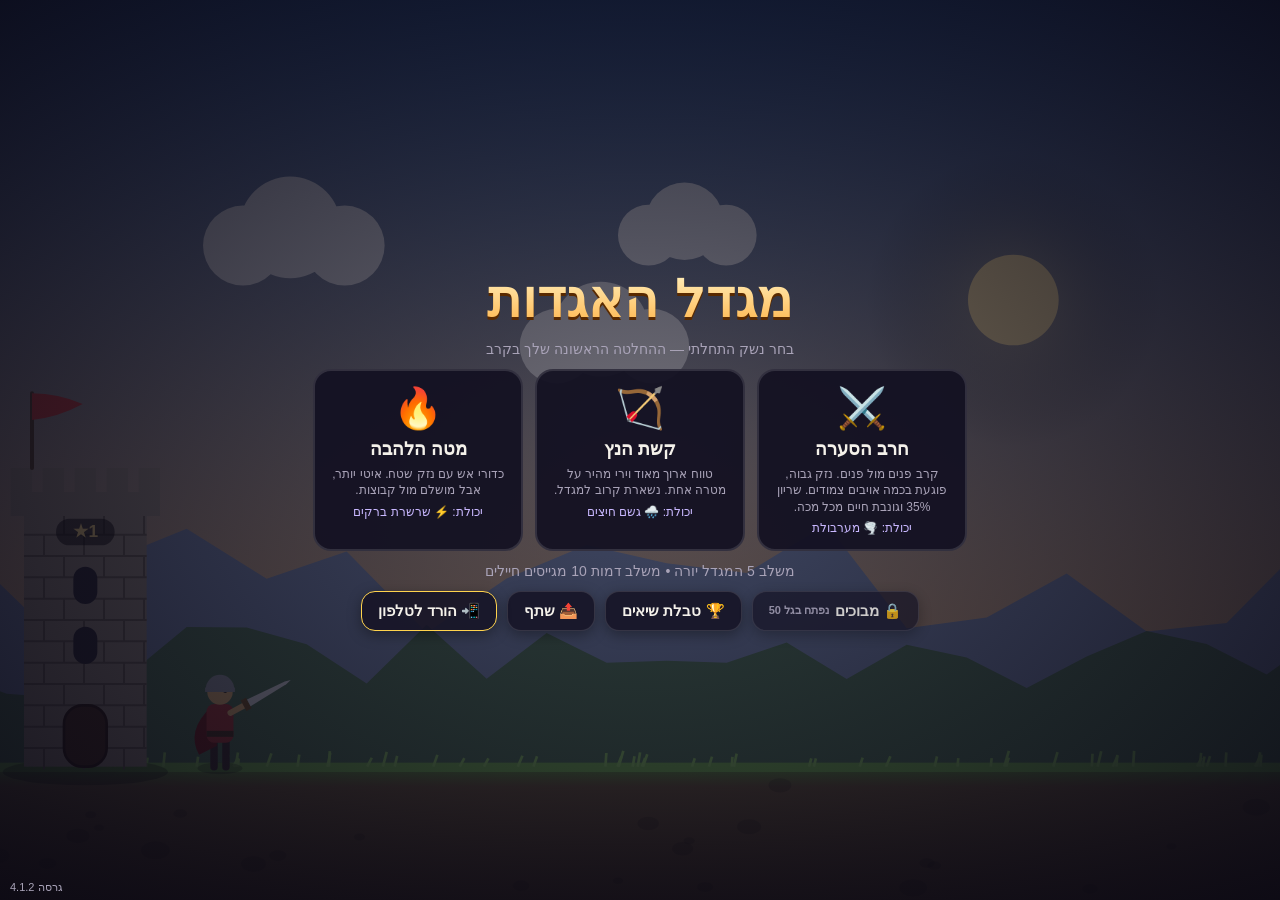
==== index.html @ e416abe8 "v4.1.2 — מבוכים נפתחים בגל 50, כפתור חזרה, מצב בדיקה Co-Authored-By: Claude Opus 5.5 <noreply@anthro" ====
<!DOCTYPE html>
<html lang="he" dir="rtl">
<head>
<meta charset="utf-8">
<meta name="viewport" content="width=device-width,initial-scale=1,maximum-scale=1,user-scalable=no,viewport-fit=cover">
<meta name="theme-color" content="#14121f">
<meta name="mobile-web-app-capable" content="yes">
<meta name="apple-mobile-web-app-capable" content="yes">
<meta name="apple-mobile-web-app-status-bar-style" content="black-translucent">
<link rel="manifest" href="manifest.webmanifest">
<link rel="icon" href="icon-192.png">
<link rel="apple-touch-icon" href="icon-192.png">
<title>מגדל האגדות</title>
<style>
/* מקטע עיצוב — צבעים וגדלים של הממשק */
:root{
  --bg:#14121f; --panel:rgba(20,18,34,.94); --line:rgba(255,255,255,.12);
  --gold:#ffd34d; --hp:#ff5d5d; --en:#4dc3ff; --tw:#ffa94d; --ok:#5be37d; --txt:#f4f1ea; --dim:#a9a3b8;
  --r:14px;
}
*{box-sizing:border-box;-webkit-tap-highlight-color:transparent;user-select:none;-webkit-user-select:none}
html,body{margin:0;height:100%;background:var(--bg);color:var(--txt);overflow:hidden;
  font-family:"Rubik","Assistant","Segoe UI",Arial,sans-serif;touch-action:manipulation}
canvas{position:fixed;inset:0;display:block}
button{font-family:inherit;color:inherit;border:0;cursor:pointer}
.hidden{display:none!important}

/* ---------- HUD עליון ---------- */
#hud{position:fixed;inset:0;pointer-events:none}
.top{position:absolute;top:calc(6px + env(safe-area-inset-top));left:8px;right:8px;display:flex;gap:8px;align-items:center}
.chip{background:rgba(0,0,0,.5);border:1px solid var(--line);border-radius:999px;padding:5px 11px;font-weight:700;font-size:15px;white-space:nowrap}
.chip b{color:var(--gold)}
.bars{display:flex;flex-direction:column;gap:3px;min-width:150px;flex:0 1 230px}
.bar{position:relative;height:13px;background:rgba(0,0,0,.55);border-radius:7px;overflow:hidden;border:1px solid var(--line)}
.bar i{position:absolute;inset:0 auto 0 0;display:block;width:100%;transition:width .15s}
.bar span{position:absolute;inset:0;font-size:10px;line-height:13px;text-align:center;font-weight:700;text-shadow:0 1px 2px #000}
.bar.hp i{background:linear-gradient(90deg,#c0392b,var(--hp))}
.bar.en i{background:linear-gradient(90deg,#1f7fbf,var(--en))}
.bar.tw i{background:linear-gradient(90deg,#c26a12,var(--tw))}
.spacer{flex:1}
.round{pointer-events:auto;width:40px;height:40px;border-radius:50%;background:rgba(0,0,0,.55);border:1px solid var(--line);font-size:17px;font-weight:800}

/* ---------- סרגל תחתון ---------- */
.bottom{position:absolute;bottom:calc(8px + env(safe-area-inset-bottom));left:8px;right:8px;display:flex;gap:7px;align-items:flex-end}
.act{pointer-events:auto;background:rgba(22,20,38,.88);border:1px solid var(--line);border-radius:var(--r);
  padding:7px 10px;min-width:74px;font-weight:700;font-size:13px;display:flex;flex-direction:column;align-items:center;gap:2px;
  box-shadow:0 4px 14px rgba(0,0,0,.35);transition:transform .08s}
.act:active{transform:scale(.94)}
.act .ic{font-size:20px;line-height:1}
.act small{color:var(--gold);font-size:12px}
.act.off{opacity:.45}
.act.lock small{color:var(--dim)}
.act.hot{border-color:var(--gold);box-shadow:0 0 0 2px rgba(255,211,77,.35),0 4px 14px rgba(0,0,0,.35)}
#btnNext{background:linear-gradient(180deg,#2f8f4e,#1f6b38)}
.ability{pointer-events:auto;position:relative;width:78px;height:78px;border-radius:50%;
  background:radial-gradient(circle at 40% 35%,#6b4bd8,#2b1d6b);border:3px solid #b7a4ff;font-size:30px;
  box-shadow:0 0 18px rgba(140,110,255,.55);display:flex;flex-direction:column;align-items:center;justify-content:center;overflow:hidden}
.ability small{font-size:10px;font-weight:700}
.ability .cd{position:absolute;inset:0;background:rgba(0,0,0,.6);transform-origin:bottom;transition:transform .1s}
.ability.off{filter:grayscale(.8);box-shadow:none}

/* ---------- באנר והודעות ---------- */
#banner{position:absolute;top:46%;left:0;right:0;text-align:center;font-size:34px;font-weight:900;
  text-shadow:0 3px 0 #000,0 0 22px rgba(255,200,80,.6);opacity:0;transition:opacity .3s,transform .3s;transform:scale(.9)}
#banner.show{opacity:1;transform:scale(1)}
#banner small{display:block;font-size:16px;font-weight:700;color:var(--gold)}
#toasts{position:fixed;top:calc(112px + env(safe-area-inset-top));left:50%;transform:translateX(-50%);display:flex;flex-direction:column;gap:5px;align-items:center;pointer-events:none;z-index:15}
body.panel-open #toasts{display:none}
.toast{background:rgba(0,0,0,.72);border:1px solid var(--line);border-radius:999px;padding:4px 12px;font-weight:700;font-size:13px;animation:tin .25s ease-out}
@keyframes tin{from{opacity:0;transform:translateY(-8px)}to{opacity:1;transform:none}}

/* ---------- מסכים ---------- */
.screen{position:fixed;inset:0;display:flex;flex-direction:column;align-items:center;justify-content:center;gap:12px;padding:16px;
  background:radial-gradient(ellipse at center,rgba(20,18,34,.55),rgba(10,8,20,.92));z-index:20;overflow:auto}
.title{font-size:clamp(28px,calc(var(--vw,1vw) * 6),52px);font-weight:900;margin:0;letter-spacing:1px;
  background:linear-gradient(180deg,#fff3c4,#ffb347);-webkit-background-clip:text;background-clip:text;color:transparent;
  filter:drop-shadow(0 3px 0 #5a2a00)}
.sub{color:var(--dim);margin:0;font-size:14px;text-align:center}
.cards{display:flex;gap:12px;flex-wrap:wrap;justify-content:center}
.card{width:min(calc(var(--vw,1vw) * 30),210px);min-width:150px;background:var(--panel);border:2px solid var(--line);border-radius:18px;padding:14px;text-align:center;
  display:flex;flex-direction:column;gap:6px;align-items:center;transition:transform .12s,border-color .12s}
.card:active,.card:hover{transform:translateY(-3px);border-color:var(--gold)}
.card .big{font-size:40px}
.card h3{margin:0;font-size:18px}
.card p{margin:0;font-size:12px;color:var(--dim);line-height:1.35}
.card .ab{font-size:12px;color:#c9b8ff}
.stats{display:grid;grid-template-columns:repeat(2,auto);gap:4px 18px;font-size:15px}
.stats b{color:var(--gold)}
.primary{background:linear-gradient(180deg,#ffcf4d,#e09412);color:#2a1700;font-weight:900;font-size:18px;padding:12px 28px;border-radius:999px;box-shadow:0 4px 0 #8a5600}
.ver{position:fixed;bottom:6px;left:10px;font-size:11px;color:var(--dim);z-index:21}
body.playing .ver{display:none}

/* ---------- חלון חנות/שדרוגים ---------- */
.panel{position:fixed;inset:0;z-index:25;display:flex;align-items:center;justify-content:center;background:rgba(0,0,0,.55)}
.box{width:min(calc(var(--vw,1vw) * 94),640px);max-height:calc(var(--vh,1vh) * 92);background:var(--panel);border:1px solid var(--line);border-radius:20px;display:flex;flex-direction:column;overflow:hidden}
.tabs{display:flex;border-bottom:1px solid var(--line)}
.tabs button{flex:1;padding:11px 6px;background:none;font-weight:800;font-size:15px;color:var(--dim)}
.tabs button.on{color:var(--txt);box-shadow:inset 0 -3px 0 var(--gold)}
.tabs .x{flex:0 0 48px;font-size:20px}
.list{overflow:auto;padding:10px;display:flex;flex-direction:column;gap:8px}
.row{display:flex;align-items:center;gap:10px;background:rgba(255,255,255,.04);border:1px solid var(--line);border-radius:14px;padding:9px 11px}
.row .ic{font-size:26px;width:34px;text-align:center}
.row .tx{flex:1;min-width:0}
.row .tx b{display:block;font-size:15px}
.row .tx span{font-size:12px;color:var(--dim)}
.row .tx em{font-style:normal;color:var(--ok);font-size:12px}
.row .tx em.warn{color:var(--dim)}
.buy{min-width:84px;padding:9px 10px;border-radius:12px;background:linear-gradient(180deg,#ffcf4d,#e09412);color:#2a1700;font-weight:900;font-size:14px}
.buy:disabled{background:#3a364a;color:#8c869c}
.gold-line{padding:8px 14px;font-weight:800;color:var(--gold);border-bottom:1px solid var(--line)}

#rotate{position:fixed;inset:0;z-index:50;background:var(--bg);display:none;align-items:center;justify-content:center;flex-direction:column;gap:12px;font-size:20px;font-weight:800;text-align:center;padding:20px}
#rotate .ph{font-size:56px;animation:rot 1.6s ease-in-out infinite}
@keyframes rot{0%,30%{transform:rotate(0)}60%,100%{transform:rotate(-90deg)}}
/* v3.5: במקום "סובב את הטלפון" — המשחק עצמו מסתובב לרוחב כשהטלפון לאורך */
body.vland{position:fixed;top:0;left:0;transform-origin:top left;transform:rotate(-90deg) translateX(-100%)}
@media (max-height:420px){.act{padding:5px 8px;min-width:62px;font-size:12px}.act .ic{font-size:17px}.ability{width:66px;height:66px;font-size:26px}.chip{font-size:13px;padding:4px 9px}}

/* ---------- v2.0 ---------- */
.barrow{display:flex;gap:4px;align-items:center}
.barrow .bar{flex:1}
.barrow .chip{flex:1;font-size:12px;padding:2px 9px;text-align:center}
.quick{pointer-events:auto;flex:0 0 auto;min-width:46px;height:20px;border-radius:7px;background:rgba(0,0,0,.6);border:1px solid var(--line);
  font-size:11px;font-weight:800;color:var(--gold);padding:0 6px;line-height:18px;white-space:nowrap}
.quick:disabled{opacity:.4;color:var(--dim)}
.quick.hot{background:linear-gradient(180deg,#c0392b,#7b1f17);color:#fff;border-color:#ff8a80;animation:pulse 1s ease-in-out infinite}
@keyframes pulse{50%{transform:scale(1.08)}}
@media (prefers-reduced-motion:reduce){.quick.hot{animation:none}}
.opp{display:flex;flex-direction:column;gap:3px;min-width:140px;background:rgba(80,10,10,.55);border:1px solid rgba(255,120,120,.35);border-radius:10px;padding:4px 8px;font-size:11px;font-weight:700}
.opp-bar{height:8px}
.pvp-only{display:none!important}
body.pvp .pvp-only{display:flex!important}
body.pvp .solo-only{display:none!important}
.row.head{display:block;font-size:13px;color:var(--dim);background:none;border-style:dashed}
.pvpline{display:flex;gap:10px;align-items:center;flex-wrap:wrap;justify-content:center}
.pvpline .act{pointer-events:auto;flex-direction:row;font-size:15px;padding:10px 16px}
.pvpline .act:disabled{opacity:.45}
.lobbybox{display:flex;flex-direction:column;gap:12px;align-items:center;background:var(--panel);border:1px solid var(--line);border-radius:18px;padding:16px;max-width:min(calc(var(--vw,1vw) * 92),560px)}
.joinrow{display:flex;gap:8px}
.joinrow input{width:110px;font:inherit;font-size:22px;font-weight:800;text-align:center;letter-spacing:4px;text-transform:uppercase;
  background:rgba(0,0,0,.4);color:var(--txt);border:1px solid var(--line);border-radius:12px;padding:6px}
.joinrow .act,.coderow .act,#btnLobbyBack{pointer-events:auto;flex-direction:row}
.coderow{display:flex;gap:10px;align-items:center}
.code{font-size:34px;letter-spacing:6px;color:var(--gold)}
.peers{margin:0;font-weight:700}
.lobbyws{display:flex;gap:8px;flex-wrap:wrap;justify-content:center}
.lobbyw{flex-direction:row;font-size:14px}
#perkModal{z-index:28}
.card.perk .big{font-size:44px}

/* ---------- v2.1: סרגל לחשים ושיקויים ---------- */
.magicbar{position:absolute;right:10px;top:calc(58px + env(safe-area-inset-top));display:flex;gap:6px;flex-wrap:wrap;justify-content:flex-start;max-width:calc(var(--vw,1vw) * 60);pointer-events:none}
.mb{pointer-events:auto;position:relative;width:46px;height:46px;border-radius:50%;background:radial-gradient(circle at 40% 35%,#3b3170,#1b1638);
  border:2px solid #8f7fe0;font-size:21px;display:flex;align-items:center;justify-content:center;box-shadow:0 3px 10px rgba(0,0,0,.4);overflow:hidden}
.mb.potion{border-radius:14px;background:radial-gradient(circle at 40% 35%,#5a2a2a,#2a1414);border-color:#e08f7f}
.mb small{position:absolute;bottom:1px;left:0;right:0;font-size:9px;font-weight:800;text-align:center;color:#cfe6ff;text-shadow:0 1px 2px #000}
.mb b{position:absolute;top:-1px;left:1px;font-size:11px;color:var(--gold);text-shadow:0 1px 2px #000}
.mb .cd{position:absolute;inset:0;background:rgba(0,0,0,.6);transform-origin:bottom}
.mb.off{filter:grayscale(.85);opacity:.6}
.mb.armed{border-color:#fff59d;box-shadow:0 0 0 3px rgba(255,245,157,.6),0 0 18px rgba(255,245,157,.7);animation:pulse 0.8s ease-in-out infinite}
@media (prefers-reduced-motion:reduce){.mb.armed{animation:none}}
.row .btns{display:flex;flex-wrap:wrap;gap:4px;justify-content:flex-end;max-width:58%}
.row .btns .buy{min-width:0;padding:6px 9px;font-size:12px;white-space:nowrap}
.rank{color:var(--gold);letter-spacing:1px}
body.armed canvas{cursor:crosshair}
@media (max-height:420px){.magicbar{top:calc(54px + env(safe-area-inset-top))}.mb{width:40px;height:40px;font-size:18px}}

/* ---------- v2.2 ---------- */
.tabs{overflow-x:auto;overflow-y:hidden;scrollbar-width:none;flex:0 0 auto;min-height:44px}
.tabs::-webkit-scrollbar{display:none}
.tabs button{flex:1 0 auto;padding:11px 10px;white-space:nowrap}
.prog{height:8px;border-radius:4px;background:rgba(255,255,255,.12);overflow:hidden;margin-top:4px}
.prog i{display:block;height:100%;background:linear-gradient(90deg,#7c5cff,#b6ff6b)}

/* ---------- v3.0 ---------- */
.worldpick{display:flex;gap:8px}
.worldpick .act{pointer-events:auto;flex-direction:row;font-size:15px;padding:8px 16px}
.worldpick .act.on{border-color:var(--gold);box-shadow:0 0 0 2px rgba(255,211,77,.35)}
#worldModal{z-index:29}
.row .tx em.gate{color:#ffb35c}

/* v3.1 — טבלת שיאים ושיתוף */
#screenBoard,#shareSheet{z-index:30}
.nameline{display:flex;gap:8px;align-items:center;justify-content:center;flex-wrap:wrap;pointer-events:auto}
.nameline input,#overName{pointer-events:auto;background:rgba(0,0,0,.35);color:var(--txt);border:1px solid var(--line);border-radius:10px;padding:8px 10px;font-size:15px;width:150px;user-select:text;-webkit-user-select:text}
.nameline .act{flex-direction:row;font-size:14px;padding:8px 14px}
.board{width:min(560px,calc(var(--vw,1vw) * 92));max-height:calc(var(--vh,1vh) * 46);overflow:auto;pointer-events:auto;background:rgba(0,0,0,.25);border:1px solid var(--line);border-radius:var(--r);padding:4px}
.board .br{display:grid;grid-template-columns:34px 1fr auto auto;gap:10px;align-items:center;padding:6px 10px;border-bottom:1px solid var(--line);font-size:14px}
.board .br:last-child{border-bottom:0}
.board .br .rk{font-weight:900;color:var(--dim);text-align:center}
.board .br.top1 .rk{color:#ffd34d}.board .br.top2 .rk{color:#d8dde6}.board .br.top3 .rk{color:#e0a46a}
.board .br .nm{overflow:hidden;text-overflow:ellipsis;white-space:nowrap}
.board .br .wv{color:var(--gold);font-weight:800}
.board .br .kl{color:var(--dim);font-size:12px}
.board .br.me{background:rgba(255,211,77,.14);border-radius:8px}
.board .empty{padding:18px;text-align:center;color:var(--dim)}
.overboard{min-height:24px;display:flex;flex-direction:column;align-items:center;gap:6px}
#overRank{margin:0}
#screenOver .pvpline .act,#screenStart .pvpline .act{flex-direction:row}
@media (orientation:landscape) and (max-height:500px){
  #screenOver{gap:8px}
  #screenOver .stats{grid-template-columns:repeat(4,auto);font-size:14px;gap:2px 14px}
  #screenOver .title{font-size:30px;margin:0}
}
@media (orientation:landscape) and (max-height:500px){#screenBoard .title,#shareSheet .title{font-size:30px;margin:0}#screenBoard{gap:8px}}

/* v3.2 — הורדה לטלפון */
#installSheet{z-index:30}
.installsteps{max-width:min(620px,calc(var(--vw,1vw) * 92));font-size:15px;line-height:1.55;text-align:right;background:rgba(0,0,0,.25);border:1px solid var(--line);border-radius:var(--r);padding:10px 16px}
.installsteps ol{margin:4px 0;padding-inline-start:20px}
.installsteps b{color:var(--gold)}
.installsteps .url{direction:ltr;unicode-bidi:embed;color:var(--en);word-break:break-all}
#installSheet a.act{flex-direction:row;font-size:15px;padding:10px 16px;text-decoration:none;color:var(--txt)}
#btnInstall{border-color:var(--gold)}
@media (orientation:landscape) and (max-height:500px){#installSheet .title{font-size:30px;margin:0}#installSheet{gap:8px}}
#installSheet,#shareSheet,#screenBoard{background:rgba(12,10,24,.96)}
/* v3.3 — המשך משחק שמור */
.resumerow{display:flex;gap:12px;align-items:center;justify-content:center;flex-wrap:wrap;pointer-events:auto}
.resumerow .primary{font-size:17px;padding:10px 24px}
@media (orientation:landscape) and (max-height:500px){#screenStart{gap:8px}}
@media (orientation:landscape) and (max-height:500px){#screenStart .title{font-size:40px;margin:0;line-height:1.1}#screenStart{justify-content:flex-start;padding-top:10px}#screenStart .card{padding-top:8px;padding-bottom:8px}#screenStart .card .big{font-size:40px}}

/* v3.5: אותם כללי מסך-נמוך גם כשהמשחק מסובב וירטואלית (body.vland) */
body.vland.h420 .act{padding:5px 8px;min-width:62px;font-size:12px}body.vland.h420 .act .ic{font-size:17px}body.vland.h420 .ability{width:66px;height:66px;font-size:26px}body.vland.h420 .chip{font-size:13px;padding:4px 9px}
body.vland.h420 .magicbar{top:calc(54px + env(safe-area-inset-top))}body.vland.h420 .mb{width:40px;height:40px;font-size:18px}
body.vland.h500 #screenOver{gap:8px}body.vland.h500 #screenOver .stats{grid-template-columns:repeat(4,auto);font-size:14px;gap:2px 14px}body.vland.h500 #screenOver .title{font-size:30px;margin:0}
body.vland.h500 #screenBoard .title,body.vland.h500 #shareSheet .title{font-size:30px;margin:0}body.vland.h500 #screenBoard{gap:8px}
body.vland.h500 #installSheet .title{font-size:30px;margin:0}body.vland.h500 #installSheet{gap:8px}
body.vland.h500 #screenStart{gap:8px}
body.vland.h500 #screenStart .title{font-size:40px;margin:0;line-height:1.1}body.vland.h500 #screenStart{justify-content:flex-start;padding-top:10px}body.vland.h500 #screenStart .card{padding-top:8px;padding-bottom:8px}body.vland.h500 #screenStart .card .big{font-size:40px}

/* v3.6 — החלפת נשק */
#perkCards .card.current{border-color:var(--gold);box-shadow:0 0 0 2px rgba(255,211,77,.35)}
#perkCards .card .ab{color:#c9b6ff;font-size:13px;margin-top:6px}

/* ---------- v4.0 מבוכי המגדל ---------- */
.dgcall{background:linear-gradient(180deg,#5b3fa8,#2e1f63)!important;border-color:#b7a4ff!important}
.dgcall small{color:#ffd34d;font-size:11px;margin-inline-start:4px}
#dgHub{gap:9px;justify-content:flex-start;padding-top:calc(14px + env(safe-area-inset-top))}
#dgHub .sub b{color:var(--gold)}
.dgweapons,.dgtabs{display:flex;gap:8px;flex-wrap:wrap;justify-content:center}
.dgweapons .act{flex-direction:row;gap:6px;padding:7px 12px;font-size:14px}
.dgweapons .act small{color:var(--dim);font-size:11px}
.dgtabs .act{flex-direction:row;padding:7px 12px;font-size:13px}
.dgweapons .act.on,.dgtabs .act.on{border-color:var(--gold);box-shadow:0 0 0 2px rgba(255,211,77,.35)}
.dgdaily{display:flex;gap:10px;align-items:center;background:linear-gradient(90deg,rgba(91,63,168,.45),rgba(20,18,34,.8));border:1px solid #8c7ae0;border-radius:16px;padding:8px 12px;flex-wrap:wrap;justify-content:center}
.dgdaily>div{display:flex;flex-direction:column;gap:2px}
.dgdaily .primary{font-size:15px;padding:8px 20px}
.dgdaily .act{flex-direction:row;padding:8px 12px}
.dglevels{display:grid;grid-template-columns:repeat(5,minmax(0,1fr));gap:8px;width:min(720px,calc(var(--vw,1vw) * 94))}
.dglv{background:var(--panel);border:2px solid var(--line);border-radius:14px;padding:6px 4px;display:flex;flex-direction:column;align-items:center;gap:1px;min-height:64px;transition:transform .1s}
.dglv:active{transform:scale(.95)}
.dglv b{font-size:19px;font-weight:900}
.dglv span{font-size:11px;color:var(--dim);line-height:1.15;text-align:center;min-height:2.3em;display:flex;align-items:center}
.dglv i{font-style:normal;color:var(--gold);font-size:13px;letter-spacing:1px;min-height:1em}
.dglv.lock{opacity:.45}
.dglv.boss{border-color:#a3453a;background:linear-gradient(180deg,rgba(120,30,25,.6),var(--panel))}
body.dungeon #hud{display:none!important}
#dgHud{position:fixed;inset:0;pointer-events:none;z-index:5}
#dgHud .top{gap:6px}
.dghearts{font-size:14px;letter-spacing:-1px}
.dgen{width:70px;flex:0 0 70px;height:10px}
.dgname{font-size:12px;color:var(--dim);font-weight:700;white-space:nowrap;overflow:hidden;text-overflow:ellipsis;max-width:28%}
#dgTime.late{color:#ff8a80}
.dgpower{background:rgba(160,90,0,.7);border-color:#ffb347}
#dgStick{position:absolute;left:0;top:56px;bottom:0;width:50%;pointer-events:auto;touch-action:none}
#dgBase{position:fixed;width:96px;height:96px;margin:-48px 0 0 -48px;border-radius:50%;border:2px solid rgba(255,255,255,.25);background:rgba(255,255,255,.06);opacity:0;pointer-events:none;transition:opacity .12s}
#dgBase.on{opacity:1}
#dgKnob{position:absolute;left:50%;top:50%;width:44px;height:44px;border-radius:50%;background:rgba(255,255,255,.35);transform:translate(-50%,-50%)}
.dghint{position:absolute;left:18px;bottom:calc(18px + env(safe-area-inset-bottom));font-size:12px;color:rgba(255,255,255,.35);font-weight:700}
.dgbtn{pointer-events:auto;position:absolute;border-radius:50%;display:flex;flex-direction:column;align-items:center;justify-content:center;touch-action:none;color:#fff;font-weight:800}
.dgbtn.atk{right:calc(18px + env(safe-area-inset-right));bottom:calc(22px + env(safe-area-inset-bottom));width:84px;height:84px;font-size:34px;background:radial-gradient(circle at 40% 35%,#d64b3a,#6b1d14);border:3px solid #ff9f8f;box-shadow:0 0 16px rgba(255,90,60,.45)}
.dgbtn.dash{right:calc(28px + env(safe-area-inset-right));bottom:calc(118px + env(safe-area-inset-bottom));width:64px;height:64px;font-size:22px;background:radial-gradient(circle at 40% 35%,#3aa0d6,#14426b);border:3px solid #8fd8ff;--cd:0deg}
.dgbtn.dash::after{content:"";position:absolute;inset:-3px;border-radius:50%;background:conic-gradient(rgba(0,0,0,.62) var(--cd),transparent 0);pointer-events:none}
.dgbtn small{font-size:10px;line-height:1}
.dgbtn.off{filter:grayscale(.7) brightness(.8)}
.dgbtn:active{transform:scale(.93)}
.dgstars{font-size:46px;color:var(--gold);letter-spacing:6px;text-shadow:0 3px 0 #6a4200;line-height:1}
.h420 .dgbtn.atk{width:72px;height:72px;font-size:28px}.h420 .dgbtn.dash{width:56px;height:56px;right:26px;bottom:calc(102px + env(safe-area-inset-bottom))}
.h420 .dglv{min-height:52px;padding:4px 2px}.h420 .dglv b{font-size:16px}
@media (max-height:420px){.dgbtn.atk{width:72px;height:72px;font-size:28px}.dgbtn.dash{width:56px;height:56px;right:26px;bottom:calc(102px + env(safe-area-inset-bottom))}.dglv{min-height:52px;padding:4px 2px}.dglv b{font-size:16px}.dgname{display:none}}
#dgHub .title{font-size:clamp(24px,calc(var(--vw,1vw) * 4.2),44px)}
#dgHub .dglv{min-height:54px}
.h420 #dgHub{gap:6px;padding-top:8px}.h420 #dgHub .sub{font-size:12px}.h420 .dgweapons .act small{display:none}
@media (max-height:420px){#dgHub{gap:6px;padding-top:8px}#dgHub .sub{font-size:12px}.dgweapons .act small{display:none}.dgweapons .act,.dgtabs .act{padding:5px 10px}.dgdaily{padding:5px 10px}.dglevels{gap:6px}}
#dgOver{gap:8px}
#dgStats{grid-template-columns:repeat(4,auto);gap:3px 16px}
@media (max-height:420px){.dgstars{font-size:36px}#dgOver .title{font-size:30px}}
.h420 .dgstars{font-size:36px}

/* ---------- v4.1 משחק הקשת ---------- */
.w3btn{background:linear-gradient(180deg,#7a1f14,#3a0a06)!important;border-color:#ff9f6b!important}
#w3Modal{z-index:29}
body.archer #hud{display:none!important}
#arHud{position:fixed;inset:0;pointer-events:none;z-index:5}
#arStick{position:absolute;inset:0;pointer-events:auto;touch-action:none}
#arBase{position:fixed;width:100px;height:100px;margin:-50px 0 0 -50px;border-radius:50%;border:2px solid rgba(255,255,255,.25);background:rgba(255,255,255,.06);opacity:0;pointer-events:none;transition:opacity .12s}
#arBase.on{opacity:1}
#arKnob{position:absolute;left:50%;top:50%;width:46px;height:46px;border-radius:50%;background:rgba(255,255,255,.35);transform:translate(-50%,-50%)}
#arHud .top{pointer-events:none}#arHud .top .round{pointer-events:auto}
.arbars{display:flex;flex-direction:column;gap:3px;flex:0 1 260px;min-width:170px}
.arhp{height:15px}.arhp i{background:linear-gradient(90deg,#c0392b,var(--hp))}.arhp i.sh{background:rgba(120,220,255,.55);height:5px;top:auto;bottom:0}
.arhp span{line-height:15px;font-size:11px}
.arexp{height:11px}.arexp i{background:linear-gradient(90deg,#1aa0a8,#5ce1e6)}.arexp span{line-height:11px;font-size:9px}
#arWorlds .card.lock{opacity:.5}#arWorlds .card.done{border-color:#5be37d}
#arWorlds .card .ab{color:var(--gold);font-weight:800}
#arCards,#arDevil{z-index:28;background:rgba(8,6,16,.86)}
.arcard{position:relative;border-width:3px;padding-top:26px;background:linear-gradient(180deg,color-mix(in srgb,var(--rc) 22%,transparent),var(--panel))}
.arcard .rar{position:absolute;top:0;left:0;right:0;border-radius:14px 14px 0 0;font-size:12px;font-weight:900;color:#fff;padding:3px;text-shadow:0 1px 2px #000}
.arcard.up .big{filter:drop-shadow(0 0 8px var(--rc))}
.arcard .ab{color:var(--dim)!important;font-size:11px!important}
.ardevilcost{color:#ff8a80;font-weight:800;font-size:16px;margin:0;text-align:center}
#arDevil .title{background:linear-gradient(180deg,#ffd0c0,#ff4d2e);-webkit-background-clip:text;background-clip:text}
.argearbox{display:flex;flex-direction:column;gap:6px;align-items:center;max-width:min(640px,calc(var(--vw,1vw) * 92))}
.argearbox>.argear{display:inline-flex}
#arGear{flex-direction:row;flex-wrap:wrap;justify-content:center}
.argear{background:var(--panel);border:2px solid var(--line);border-radius:12px;padding:6px 12px;display:flex;flex-direction:column;align-items:center;gap:2px;font-size:14px}
.argear span{font-size:11px;font-weight:800}.argear.empty{color:var(--dim);font-size:13px}
.arups{flex-basis:100%;text-align:center;font-size:12px;color:#cfe;line-height:1.6}.arups.devil{color:#ff9f8f}
@media (max-height:420px){#arCards .card,#arDevil .card{padding:24px 8px 8px;min-width:130px}#arCards .card .big,#arDevil .card .big{font-size:30px}#arCards .title,#arDevil .title{font-size:24px}#arHub .title{font-size:30px}#arHub .card{padding:8px}}
.h420 #arCards .card,.h420 #arDevil .card{padding:24px 8px 8px;min-width:130px}.h420 #arCards .card .big{font-size:30px}.h420 #arCards .title,.h420 #arDevil .title{font-size:24px}

/* v4.1.1: כפתור חזרה קבוע בפינה — תמיד נראה, גם כשהמסך נמוך */
.backtop{position:fixed;top:calc(8px + env(safe-area-inset-top));right:calc(10px + env(safe-area-inset-right));z-index:22;flex-direction:row!important;padding:7px 14px!important;font-size:14px!important;min-width:0!important}
#dgHub,#arHub{padding-top:calc(48px + env(safe-area-inset-top))}
#dgHub .title,#arHub .title{margin-top:0}

/* v4.1.2: מבוכים נעולים עד גל 50 + מצב בדיקה */
#btnDungeon.locked{background:rgba(22,20,38,.88)!important;border-color:var(--line)!important;opacity:.8}
#btnDungeon.locked small{color:var(--dim)}
.testbadge{background:#2a6b3a;color:#fff;font-weight:800;font-size:12px;border-radius:999px;padding:3px 12px}
#screenStart .title{-webkit-touch-callout:none}

</style>
</head>
<body>
<canvas id="game"></canvas>

<!-- ===== HUD ===== -->
<div id="hud" class="hidden">
  <div class="top">
    <div class="chip">💰 <b id="gold">0</b></div>
    <div class="chip">🌊 גל <b id="wave">0</b></div>
    <div class="bars">
      <div class="barrow"><div class="bar hp"><i id="hpBar"></i><span id="hpTxt"></span></div><button class="quick" id="qHeal" aria-label="קנה חיים">❤</button></div>
      <div class="bar en"><i id="enBar"></i><span id="enTxt"></span></div>
    </div>
    <div class="bars" style="flex-basis:170px">
      <div class="barrow"><div class="bar tw"><i id="twBar"></i><span id="twTxt"></span></div><button class="quick" id="qRepair" aria-label="תקן מגדל">🔨</button></div>
      <div class="barrow"><div class="chip" id="lvlChip"></div><button class="quick hidden" id="qWall" aria-label="תקן חומה">🧱</button></div>
    </div>
    <div class="opp pvp-only"><span id="oppTxt"></span><div class="bar tw opp-bar"><i id="oppBar"></i></div></div>
    <div class="spacer"></div>
    <button class="round" id="btnSound" aria-label="סאונד">🔊</button>
    <button class="round solo-only" id="btnSpeed" aria-label="מהירות">x1</button>
    <button class="round solo-only" id="btnPause" aria-label="השהיה">⏸</button>
  </div>
  <div id="banner"></div>
  <div class="magicbar" id="magicBar"></div>
  <div class="bottom">
    <button class="ability" id="btnAbility"><div class="cd" id="abCd"></div><span id="abIcon">⚡</span><small id="abTxt"></small></button>
    <button class="act" id="btnHero"><span class="ic" data-w1="🧝" data-w2="🪖">🧝</span>דמות<small id="heroCost"></small></button>
    <button class="act" id="btnTower"><span class="ic" data-w1="🏰" data-w2="🏢">🏰</span><span data-w1="מגדל" data-w2="בונקר">מגדל</span><small id="towerCost"></small></button>
    <button class="act" id="btnBuild"><span class="ic">🧱</span>ביצורים<small data-w1="וצוות" data-w2="ורובוטים">וצוות</small></button>
    <button class="act" id="btnArmy"><span class="ic">🛡️</span>צבא<small id="armyTxt"></small></button>
    <button class="act" id="btnShop"><span class="ic" data-w1="🔮" data-w2="🛰️">🔮</span><span data-w1="קסמים" data-w2="ציוד">קסמים</span><small data-w1="לחשים ושיקויים" data-w2="יכולות וערכות">לחשים ושיקויים</small></button>
    <button class="act pvp-only" id="btnAttack"><span class="ic">⚔️</span>תקיפה<small>שלח ליריב</small></button>
    <div class="spacer"></div>
    <button class="act" id="btnNext"><span class="ic">▶</span>גל הבא<small id="nextTxt" style="color:#fff"></small></button>
  </div>
</div>
<div id="toasts"></div>

<!-- ===== מסך פתיחה ===== -->
<div id="screenStart" class="screen">
  <h1 class="title">מגדל האגדות</h1>
  <span class="testbadge hidden" id="testBadge">🧪 מצב בדיקה — הכול פתוח</span>
  <p class="sub">בחר נשק התחלתי — ההחלטה הראשונה שלך בקרב</p>
  <div class="resumerow hidden" id="resumeRow"><button class="primary" id="btnResumeSave">▶ המשך משחק</button><span class="sub" id="resumeInfo"></span></div>
  <div class="cards" id="weaponCards"></div>
  <div class="worldpick hidden" id="worldPick"><button class="act on" data-world="1">🌲 עולם 1</button><button class="act" data-world="2">🪖 עולם 2</button><button class="act w3btn hidden" id="btnWorld3">🏹 עולם 3: משחק הקשת</button></div>
  <p class="sub" id="bestTxt"></p>
  <div class="pvpline"><button class="act dgcall" id="btnDungeon">🗝️ מבוכים <small>חדש!</small></button><button class="act" id="btnBoard">🏆 טבלת שיאים</button><button class="act" id="btnShare">📤 שתף</button><button class="act hidden" id="btnInstall">📲 הורד לטלפון</button></div>
</div>

<!-- ===== טבלת שיאים ===== -->
<div id="screenBoard" class="screen hidden">
  <h1 class="title">🏆 טבלת שיאים</h1>
  <div class="worldpick" id="boardTabs"><button class="act on" data-bw="1">🌲 עולם 1</button><button class="act" data-bw="2">🪖 עולם 2</button></div>
  <div class="nameline"><span class="sub">השם שלך:</span><input id="nameInput" maxlength="16" autocomplete="off" placeholder="כינוי"><button class="act" id="btnSaveName">שמור</button></div>
  <div class="board" id="boardList"></div>
  <p class="sub" id="boardStatus"></p>
  <button class="act" id="btnBoardBack">חזרה</button>
</div>

<!-- ===== התקנה לטלפון ===== -->
<div id="installSheet" class="screen hidden">
  <h1 class="title">📲 הורדה לטלפון</h1>
  <div class="installsteps" id="installSteps"></div>
  <div class="pvpline">
    <a class="act" id="btnInstallOpen" target="_blank" rel="noopener">🌐 פתח את דף ההתקנה</a>
    <button class="act" id="btnInstallCopy">📋 העתק קישור</button>
    <button class="act hidden" id="btnInstallFile">⬇️ קובץ HTML (ל-APK)</button>
  </div>
  <button class="act" id="btnInstallBack">סגור</button>
</div>

<!-- ===== שיתוף ===== -->
<div id="shareSheet" class="screen hidden">
  <h1 class="title">📤 שתף את המשחק</h1>
  <p class="sub" id="shareText"></p>
  <div class="pvpline">
    <button class="act" id="btnShareNative">📱 שיתוף</button>
    <button class="act" id="btnShareWa">💬 וואטסאפ</button>
    <button class="act" id="btnShareCopy">📋 העתק</button>
  </div>
  <button class="act" id="btnShareBack">סגור</button>
</div>

<!-- ===== v4.0 מבוכי המגדל ===== -->
<div id="dgHub" class="screen hidden">
  <button class="act backtop" id="dgBackTop" aria-label="חזרה">→ חזרה</button>
  <h1 class="title">🗝️ מבוכי המגדל</h1>
  <p class="sub">מבוכים חשוכים עם פנס • אסוף מטבעות, התחמק ממלכודות, מצא את היציאה <b id="dgTotal"></b></p>
  <div class="dgweapons" id="dgWeapons"></div>
  <div class="dgdaily"><div><b>📅 המבוך היומי</b><span class="sub" id="dgDailyInfo"></span></div><button class="primary" id="dgDailyPlay">שחק</button><button class="act" id="dgDailyBoard">🏆 טבלה</button></div>
  <div class="dgtabs" id="dgTabs"></div>
  <div class="dglevels" id="dgLevels"></div>
  <button class="act" id="dgBack">חזרה לתפריט</button>
</div>
<div id="dgHud" class="hidden">
  <div class="top">
    <div class="chip dghearts" id="dgHearts"></div>
    <div class="bar en dgen"><i id="dgEn"></i></div>
    <div class="chip">🪙 <b id="dgCoins"></b></div>
    <div class="chip" id="dgKeys"></div>
    <div class="chip">⭐ <b id="dgScore">0</b></div>
    <div class="chip" id="dgTimeChip">⏱ <b id="dgTime">0:00</b></div>
    <div class="chip dgpower hidden" id="dgPower"></div>
    <div class="spacer"></div>
    <span class="dgname" id="dgName"></span>
    <button class="round" id="dgSound" aria-label="סאונד">🔊</button>
    <button class="round" id="dgPauseBtn" aria-label="השהיה">⏸</button>
  </div>
  <div id="dgStick"><div id="dgBase"><div id="dgKnob"></div></div><span class="dghint">גרור לכאן כדי לזוז</span></div>
  <button id="dgDash" class="dgbtn dash" aria-label="דאש">⚡<small>דאש</small></button>
  <button id="dgAtk" class="dgbtn atk" aria-label="תקיפה">⚔️</button>
</div>
<div id="dgPause" class="screen hidden">
  <h1 class="title">הפסקה</h1>
  <button class="primary" id="dgResume">המשך ▶</button>
  <div class="pvpline"><button class="act" id="dgRestart">🔄 התחל מחדש</button><button class="act" id="dgQuit">🗺️ לבחירת שלבים</button></div>
  <p class="sub">מקלדת: חצים/WASD • רווח = תקיפה • Shift = דאש</p>
</div>
<div id="dgOver" class="screen hidden">
  <h1 class="title" id="dgOverTitle"></h1>
  <div class="dgstars" id="dgStars"></div>
  <p class="sub" id="dgStarHelp"></p>
  <div class="stats" id="dgStats"></div>
  <div class="overboard hidden" id="dgDailyRow">
    <p class="sub" id="dgRank"></p>
    <div class="nameline hidden" id="dgNameRow"><input id="dgNameInput" maxlength="16" autocomplete="off" placeholder="הכינוי שלך לטבלה"><button class="act" id="dgSubmit">🏆 שלח</button></div>
  </div>
  <div class="pvpline overactions"><button class="primary hidden" id="dgNext">השלב הבא ▶</button><button class="act" id="dgRetry">🔄 שוב</button><button class="act" id="dgLevelsBtn">🗺️ שלבים</button><button class="act" id="dgShare">📤 שתף</button></div>
</div>
<div id="dgBoard" class="screen hidden">
  <button class="act backtop" id="dgBoardBackTop" aria-label="חזרה">→ חזרה</button>
  <h1 class="title">🏆 המבוך היומי</h1>
  <p class="sub" id="dgBoardDay"></p>
  <div class="board" id="dgBoardList"></div>
  <p class="sub" id="dgBoardStatus"></p>
  <button class="act" id="dgBoardBack">חזרה</button>
</div>

<!-- ===== v4.1 עולם 3 — משחק הקשת ===== -->
<div id="w3Modal" class="screen hidden">
  <h1 class="title">🏹 עולם 3 נפתח!</h1>
  <p class="sub">הגעת לגל 50 בעולם החיילים. "משחק הקשת" פתוח לך מעכשיו: רצים בחדרים, הורגים את כל המפלצות, עולים בשער — ובוחרים קלפי נשק, שריון ומגפיים בכל עליית שלב</p>
  <div class="cards">
    <button class="card" id="btnW3Stay"><div class="big">🪖</div><h3>להמשיך כאן</h3><p>להמשיך את המשחק הזה — משחק הקשת מחכה בתפריט</p></button>
    <button class="card" id="btnW3Go"><div class="big">🏹</div><h3>למשחק הקשת</h3><p>המשחק הנוכחי נשמר ואפשר לחזור אליו מהתפריט</p></button>
  </div>
</div>
<div id="arHub" class="screen hidden">
  <button class="act backtop" id="arBackTop" aria-label="חזרה">→ חזרה</button>
  <h1 class="title">🏹 משחק הקשת</h1>
  <p class="sub">הרוג את כל המפלצות — השער למעלה נפתח. EXP מלא = קלף חדש. מתים באמצע עולם? מתחילים אותו מחדש</p>
  <div class="cards" id="arWorlds"></div>
  <button class="act" id="arBack">חזרה לתפריט</button>
</div>
<div id="arHud" class="hidden">
  <div id="arStick"><div id="arBase"><div id="arKnob"></div></div></div>
  <div class="top">
    <div class="arbars"><div class="bar hp arhp"><i id="arHpBar"></i><i id="arShBar" class="sh"></i><span id="arHpTxt" dir="ltr"></span></div><div class="bar arexp"><i id="arExpBar"></i><span id="arLvl"></span></div></div>
    <div class="chip" id="arStage"></div>
    <div class="chip" id="arLeft"></div>
    <div class="chip hidden" id="arLives"></div>
    <div class="spacer"></div>
    <button class="round" id="arPauseBtn" aria-label="השהיה">⏸</button>
  </div>
</div>
<div id="arCards" class="screen hidden"><h1 class="title" id="arCardsTitle"></h1><div class="cards" id="arCardList"></div></div>
<div id="arDevil" class="screen hidden">
  <h1 class="title" id="arDevilTitle"></h1>
  <div class="cards" id="arDevilGain"></div>
  <p class="ardevilcost" id="arDevilCost"></p>
  <div class="pvpline"><button class="primary" id="arDevilYes">😈 קבל עסקה</button><button class="act" id="arDevilNo">לא תודה</button></div>
</div>
<div id="arPause" class="screen hidden">
  <h1 class="title">הפסקה</h1>
  <div class="argearbox" id="arGear"></div>
  <button class="primary" id="arResume">המשך ▶</button>
  <button class="act" id="arQuit">🗺️ יציאה (ממשיכים מתחילת השלב)</button>
</div>
<div id="arOver" class="screen hidden">
  <h1 class="title" id="arOverTitle"></h1>
  <p class="sub" id="arOverSub"></p>
  <div class="stats" id="arStats"></div>
  <div class="pvpline overactions"><button class="primary hidden" id="arNext">לעולם הבא ▶</button><button class="act" id="arRetry">🔄 שוב</button><button class="act" id="arHubBtn">🗺️ עולמות</button><button class="act" id="arShare">📤 שתף</button></div>
</div>

<!-- ===== קלפי בונוס ===== -->
<div id="perkModal" class="screen hidden">
  <h1 class="title" id="perkTitle">בחר בונוס</h1>
  <p class="sub" id="perkSub">כל 5 גלים — בונוס אחד מתוך שלושה</p>
  <div class="cards" id="perkCards"></div>
</div>

<!-- ===== בחירת עולם בגל 50 ===== -->
<div id="worldModal" class="screen hidden">
  <h1 class="title">🪖 עולם 2 נפתח!</h1>
  <p class="sub">הגעת לגל 50 — מעצמה. "עולם החיילים" פתוח לך מעכשיו בתפריט: נשקים מודרניים, אויבים עם רובים וסכינים, רכבים ורחפנים, ושדרוגים טכנולוגיים חדשים</p>
  <div class="cards">
    <button class="card" id="btnWorldStay"><div class="big">🌲</div><h3>להמשיך כאן</h3><p>להמשיך את המשחק הזה בעולם 1 — כמה רחוק תגיע?</p></button>
    <button class="card" id="btnWorldGo"><div class="big">🪖</div><h3>לעבור לעולם 2</h3><p>משחק חדש בעולם החיילים: מתחילים עם 700 זהב, דמות 6 ומגדל 5</p></button>
  </div>
</div>

<!-- ===== השהיה ===== -->
<div id="screenPause" class="screen hidden">
  <h1 class="title">הפסקה</h1>
  <button class="primary" id="btnResume">המשך ▶</button>
  <button class="act" id="btnQuit" style="pointer-events:auto">יציאה לתפריט</button>
</div>

<!-- ===== סוף משחק ===== -->
<div id="screenOver" class="screen hidden">
  <h1 class="title" id="overTitle">המגדל נפל</h1>
  <div class="stats" id="overStats"></div>
  <div class="overboard" id="overBoard">
    <p class="sub" id="overRank"></p>
    <div class="nameline hidden" id="overNameRow"><input id="overName" maxlength="16" autocomplete="off" placeholder="הכינוי שלך לטבלה"><button class="act" id="btnSubmitScore">🏆 שלח לטבלה</button></div>
  </div>
  <div class="pvpline overactions"><button class="act" id="btnOverShare">📤 שתף תוצאה</button><button class="primary" id="btnAgain">לתפריט</button><button class="act" id="btnOverBoard">🏆 טבלת שיאים</button></div>
</div>

<!-- ===== חלון ===== -->
<div id="panel" class="panel hidden">
  <div class="box">
    <div class="tabs">
      <button data-tab="up">⬆ שדרוגים</button>
      <button data-tab="skills">⭐ מיומנויות</button>
      <button data-tab="build">🧱 ביצורים</button>
      <button data-tab="magic" data-w1="🔮 קסמים" data-w2="🛰️ ציוד">🔮 קסמים</button>
      <button data-tab="army">🛡️ צבא</button>
      <button data-tab="staff" data-w1="👷 צוות" data-w2="🤖 צוות">👷 צוות</button>
      <button data-tab="attack" class="hidden">⚔️ תקיפה</button>
      <button class="x" id="btnClose">✕</button>
    </div>
    <div class="gold-line" id="panelGold"></div>
    <div class="list" id="panelList"></div>
  </div>
</div>

<div id="rotate"><div class="ph">📱</div>סובב את הטלפון לרוחב</div>
<div class="ver" id="ver"></div>

<script>
/* =====================================================================
 * מקטע 00 — CONFIG (נתוני איזון)
 * ---------------------------------------------------------------------
 * זה הקובץ הראשון לערוך. כל המספרים של המשחק נמצאים כאן:
 * נשקים, דמות, מגדל, חיילים, אויבים, גלים וחנות.
 * אפשר לשנות ערכים בחופשיות, להריץ את הבדיקות (tests/qa.js) ולבנות מחדש.
 * ===================================================================== */
var TD = (typeof globalThis !== 'undefined' ? globalThis : window).TD || {};
(typeof globalThis !== 'undefined' ? globalThis : window).TD = TD;

TD.VERSION = '4.1.2';

TD.CONFIG = {
  // מידות העולם הלוגי (המסך מותאם אוטומטית לכל טלפון)
  world: { width: 960, height: 540, groundY: 440, towerX: 64, heroX: 165, spawnX: 1010, flyY: 120, heroSpeed: 150 },

  start: { gold: 50 },

  /* ---------- שלושת הנשקים ההתחלתיים ---------- */
  weapons: {
    sword: {
      name: 'חרב הסערה', icon: '⚔️', type: 'melee',
      desc: 'קרב פנים מול פנים. נזק גבוה, פוגעת בכמה אויבים צמודים. שריון 35% וגונבת חיים מכל מכה.',
      color: '#dfe6ee', tunic: '#b23a3a', leash: 300, armor: 0.35, lifesteal: 0.1,
      range: 75, damage: 20, cooldown: 0.55, cleave: 3,
      ability: { name: 'מערבולת', icon: '🌪️', cost: 40, cooldown: 6, damageMult: 3.2, radius: 160, knockback: 60 }
    },
    bow: {
      name: 'קשת הנץ', icon: '🏹', type: 'ranged',
      desc: 'טווח ארוך מאוד וירי מהיר על מטרה אחת. נשארת קרוב למגדל.',
      color: '#a8743a', tunic: '#2f7a3e', leash: 260, armor: 0.3,
      range: 430, damage: 13.8, cooldown: 0.55, projSpeed: 780,
      ability: { name: 'גשם חיצים', icon: '🌧️', cost: 45, cooldown: 7, damageMult: 1.6, arrows: 14 }
    },
    staff: {
      name: 'מטה הלהבה', icon: '🔥', type: 'magic',
      desc: 'כדורי אש עם נזק שטח. איטי יותר, אבל מושלם מול קבוצות.',
      color: '#ff9b3d', tunic: '#5a3a9a', leash: 160, armor: 0.2,
      range: 320, damage: 16.8, cooldown: 0.95, projSpeed: 460, splash: 70, splashPct: 0.6,
      ability: { name: 'שרשרת ברקים', icon: '⚡', cost: 50, cooldown: 7, damageMult: 2.6, chains: 7, falloff: 0.88 }
    }
  },

  /* ---------- הדמות ---------- */
  hero: {
    baseHp: 130, baseEnergy: 100, energyRegen: 5, hpRegen: 0.6, breakRegenMult: 6,
    perLevel: { hp: 0.14, damage: 0.16, speed: 0.03, energy: 0.05 },
    maxLevel: 40, reviveTime: 10, reviveHpPct: 0.4,
    upgradeCost: function (lvl) { return Math.round(40 * Math.pow(1.27, lvl - 1)); }
  },

  /* ---------- המגדל ---------- */
  tower: {
    baseHp: 450, hpPerLevel: 0.2, maxLevel: 25, healOnUpgradePct: 0.15,
    shootUnlockLevel: 5, damage: 14, damagePerLevel: 0.22, range: 720,
    cooldown: 1.1, speedPerLevel: 0.05, multishotEvery: 7, projSpeed: 650,
    upgradeCost: function (lvl) { return Math.round(30 * Math.pow(1.3, lvl - 1)); }
  },

  /* ---------- חיילים (נפתח משלב דמות 10) ----------
   * role: charge = רץ לאויבים ונסוג כשנפגע | hold = מחזיק קו | field = קשת בשטח | tower = קשת על המגדל
   * קשת מגדל: לא ניתן לתקוף ישירות, טווח גדול, אבל סופג towerShare מכל נזק שהמגדל סופג */
  soldiers: {
    unlockLevel: 10, baseMax: 3, maxEveryLevels: 3, scalePerHeroLevel: 0.2, scalePerWave: 0.035, betweenWavesHealPct: 1.0, noMedicWaveHealPct: 0.2,
    holdLine: 200, chargeLine: 420, retreatPct: 0.35, returnPct: 0.8, regenPct: 0.03, retreatRegenPct: 0.08,
    towerArcherEvery: 5, towerShare: 0.35,
    maxRank: 3, rankBonus: 0.4, rankCost: [1.2, 2.0], swapPct: 0.7,   // שדרוג חייל קיים והחלפת סוג
    corpseLife: 30, reviveHpPct: 0.3,   // חייל שנפל משאיר גוף — רק רופא יכול להחיות
    types: {
      militia: { name: 'לוחם חנית', icon: '🗡️', role: 'charge', unlock: 10, cost: 45, hp: 260, damage: 11, range: 34, cooldown: 0.8, speed: 95, armor: 0.2, color: '#3a6fd8',
        desc: 'רץ לאויבים, נסוג להתאושש כשנפצע' },
      towerArcher: { name: 'קשת במגדל', icon: '🏰', role: 'tower', unlock: 12, cost: 70, hp: 120, damage: 12, range: 960, cooldown: 1.0, speed: 0, armor: 0, ranged: true, color: '#1d8a8a',
        desc: 'רואה את כל השדה (גם מעבר לחומה), מוגן מהתקפה ישירה — אבל הקשתים סופגים יחד 35% מכל נזק למגדל. מקום לכל 5 שלבי מגדל' },
      medic: { name: 'רופא', icon: '🩺', role: 'medic', unlock: 12, cost: 80, hp: 200, damage: 0, range: 0, cooldown: 1, speed: 85, armor: 0.3, color: '#e8e8f0',
        desc: 'מרפא חיילים סביבו ומחייה חיילים שנפלו (לוקח זמן). בלעדיו — חייל שנפל אבוד', heal: 0.015, healRadius: 120, reviveTime: 9, reviveCooldown: 14, reviveDazed: 4 },
      archer: { name: 'קשת בשטח', icon: '🏹', role: 'field', unlock: 14, cost: 60, hp: 170, damage: 13, range: 430, cooldown: 1.0, speed: 70, armor: 0, ranged: true, color: '#2aa3a3',
        desc: 'עומד מאחורי הדמות ויורה רחוק (430), ניתן לתקוף אותו' },
      knight: { name: 'אביר', icon: '🛡️', role: 'hold', unlock: 18, cost: 95, hp: 520, damage: 22, range: 38, cooldown: 1.0, speed: 60, armor: 0.4, color: '#c9a227',
        desc: 'מחזיק את הקו ליד הדמות, שריון כבד' }
    }
  },

  /* ---------- ביצורים — ניתן לבנות ולשדרג בכל רגע (שלבים 1–5) ---------- */
  defenses: {
    waveScale: 0.03,   // כמה הביצורים מתחזקים בכל גל
    wall: { name: 'חומת אבן', icon: '🧱', x: 440, desc: 'חוסמת אויבים. הם חייבים לשבור אותה כדי להתקדם',
      hp: 600, hpPerLevel: 0.6, cost: 110, upgradeBase: 90, upgradeGrowth: 1.55, repairPct: 0.5, repairBase: 20, repairPerWave: 3, resetOnFall: true, instantPerWave: 0, rebuildAt: 0.35 },   // instantPerWave: 0 = בלי הגבלה
    spikes: { name: 'מלכודת קוצים', icon: '📌', x: 470, width: 120, desc: 'פוגעת בכל אויב קרקעי שעומד או עובר עליה',
      dps: 9, dpsPerLevel: 0.55, cost: 80, upgradeBase: 70, upgradeGrowth: 1.55 },
    cannon: { name: 'תותח', icon: '💣', x: 235, desc: 'יורה פגזים עם נזק שטח, טווח ארוך',
      damage: 32, damagePerLevel: 0.45, cooldown: 2.6, range: 560, splash: 75, cost: 150, upgradeBase: 120, upgradeGrowth: 1.6 },
    totem: { name: 'טוטם קרח', icon: '❄️', x: 375, desc: 'מאט אויבים קרובים — יותר זמן לירות בהם',
      radius: 170, slow: 0.3, slowPerLevel: 0.05, cost: 120, upgradeBase: 90, upgradeGrowth: 1.6 }
  },

  /* ---------- צוות תמיכה — לא לוחמים, לא תופסים מקום בצבא ---------- */
  support: {
    // v3.4: תיקון איטי יותר — המגדל רק כשלא הותקף ב-towerSafeAfterHit שניות; כל בנאי נוסף מוסיף פחות (שורש)
    builder: { name: 'בנאי', icon: '👷', desc: 'מתקן את החומה ואת המגדל — לאט, ורק כשהם לא תחת אש', cost: 70, growth: 1.3, max: 4, towerRepairPct: 0.0018,
      towerSafeAfterHit: 5, breakMult: 2.5, repairPct: 0.008, safeRadius: 160, safeAfterHit: 3, speed: 70 },
    chemist: { name: 'כימאי', icon: '🧑‍🔬', desc: 'חוקר שיקויים מיוחדים — כל מתכון שנחקר הופך ליכולת לחיצה חדשה', cost: 90, growth: 1.35, max: 3 }
  },

  /* ---------- תיקון מיידי — המחיר עולה בכל שימוש ---------- */
  repairEscalation: 1.3,

  /* ---------- חיזוקים על החומה — רק כשהחומה עומדת. האויבים פוגעים גם בהם ---------- */
  wallAddons: {
    hpPct: 0.25, damageShare: 0.3,
    oil: { name: 'שמן רותח', icon: '🛢️', desc: 'שורף אויבים שתוקפים את החומה', cost: 120, upBase: 90, upGrowth: 1.5, dps: 14, perLevel: 0.45 },
    thorns: { name: 'קוצי חומה', icon: '🌵', desc: 'מחזיר 35% מנזק קרב פנים לתוקף', cost: 100, upBase: 80, upGrowth: 1.5, reflect: 0.35, perLevel: 0.12 },
    turret: { name: 'צריח קשתים', icon: '🗼', desc: 'יורה מראש החומה (טווח 420, גם במעופפים)', cost: 140, upBase: 100, upGrowth: 1.5, damage: 16, perLevel: 0.4, range: 420, cooldown: 0.9 }
  },

  /* ---------- v3.0: התקדמות מדורגת — כל שלב הבא דורש התקדמות במשחק ----------
   * מיומנויות ולחשים: שלב n דורש דמות בשלב (n-1)*heroPerLevel
   * ביצורים, חיזוקי חומה ונשקי עמדות: שלב n דורש מגדל בשלב (n-1)*towerPerLevel
   * לחש בשלב 3 ומעלה — דורש מחקר "שליטה" של אותו לחש */
  gates: { heroPerLevel: 3, towerPerLevel: 2, defenseMax: 10, spellMax: 8, masteryFrom: 3 },

  /* ---------- עץ מחקר — בכל ענף, פריט נפתח רק אחרי הקודם ----------
   * time = שניות לכימאי אחד */
  research: {
    branches: {
      potions: { name: 'שיקויים מיוחדים', icon: '🧪', items: ['acid', 'firebomb', 'poison', 'thunder'] },
      mastery: { name: 'שליטה בלחשים (שלב 3+)', icon: '📜', items: ['m_bolt', 'm_freeze', 'm_meteor', 'm_heal', 'm_acid', 'm_firebomb', 'm_poison', 'm_thunder'] },
      weapons: { name: 'נשקים לעמדות', icon: '⚙️', items: ['w_ballista', 'w_flamer', 'w_frost', 'w_tesla', 'w_mortar'] },
      world2: { name: 'טכנולוגיה צבאית', icon: '🛰️', world: 2, items: ['holy', 'w_sun'] }
    },
    items: {
      acid: { time: 60, spell: 'acid' }, firebomb: { time: 75, spell: 'firebomb' }, poison: { time: 90, spell: 'poison' }, thunder: { time: 100, spell: 'thunder' },
      m_bolt: { name: 'שליטה בברק', icon: '⚡', time: 50, master: 'bolt' }, m_freeze: { name: 'שליטה בקיפאון', icon: '❄️', time: 70, master: 'freeze' },
      m_meteor: { name: 'שליטה במטאור', icon: '☄️', time: 90, master: 'meteor' }, m_heal: { name: 'שליטה בריפוי', icon: '💚', time: 90, master: 'heal' },
      m_acid: { name: 'שליטה בחומצה', icon: '🧪', time: 100, master: 'acid' }, m_firebomb: { name: 'שליטה בפצצת אש', icon: '💣', time: 110, master: 'firebomb' },
      m_poison: { name: 'שליטה ברעל', icon: '☠️', time: 120, master: 'poison' }, m_thunder: { name: 'שליטה ברעם', icon: '🌩️', time: 130, master: 'thunder' },
      w_ballista: { name: 'בליסטרה כבדה', icon: '🎯', time: 60, weapon: 'ballista' }, w_flamer: { name: 'להביור', icon: '🔥', time: 80, weapon: 'flamer' },
      w_frost: { name: 'תותח כפור', icon: '🧊', time: 100, weapon: 'frost' }, w_tesla: { name: 'סליל טסלה', icon: '🌀', time: 120, weapon: 'tesla' },
      w_mortar: { name: 'מרגמה', icon: '💥', time: 140, weapon: 'mortar' },
      holy: { time: 120, spell: 'holy' }, w_sun: { name: 'תותח לייזר', icon: '🔆', time: 150, weapon: 'sun' }
    }
  },

  /* ---------- עמדות הגנה — מקום לעמדה כל slotEvery שלבי מגדל. בכל עמדה נשק שנחקר ---------- */
  posts: {
    slotEvery: 4, maxSlots: 4, xs: [125, 292, 338, 398],
    weapons: {
      ballista: { name: 'בליסטרה כבדה', icon: '🎯', desc: 'חץ ענק למטרה אחת, טווח 620, גם מעופפים', cost: 160, upBase: 120, upGrowth: 1.45, damage: 46, cooldown: 1.8, range: 620, air: true },
      flamer: { name: 'להביור', icon: '🔥', desc: 'להבה רציפה עד 230 — שורפת קבוצות', cost: 180, upBase: 130, upGrowth: 1.45, dps: 34, range: 230 },
      frost: { name: 'תותח כפור', icon: '🧊', desc: 'פגזי קרח: נזק שטח והאטה, גם מעופפים', cost: 200, upBase: 140, upGrowth: 1.45, damage: 22, splash: 75, slow: 0.4, cooldown: 1.6, range: 520, air: true },
      tesla: { name: 'סליל טסלה', icon: '🌀', desc: 'ברק שקופץ בין 4 אויבים, גם מעופפים', cost: 240, upBase: 160, upGrowth: 1.45, damage: 28, chains: 4, cooldown: 1.2, range: 400, air: true },
      mortar: { name: 'מרגמה', icon: '💥', desc: 'פגז כבד לכל השדה (לא קרוב מ-200)', cost: 260, upBase: 170, upGrowth: 1.45, damage: 80, splash: 95, cooldown: 3.2, range: 900, minRange: 200 },
      sun: { name: 'תותח לייזר', icon: '🔆', desc: 'קרן לייזר — כפול נגד רכבים, רחפנים ומסוקים (עולם 2)', cost: 320, upBase: 200, upGrowth: 1.45, damage: 60, cooldown: 1.4, range: 700, air: true, holy: true }
    },
    perLevel: 0.35
  },

  /* ---------- כוחות דמות — כל 5 שלבים בוחרים אחד מ-3 ---------- */
  heroPowers: {
    every: 5,
    list: {
      vampire: { name: 'ערפד', icon: '🩸', desc: 'כל פגיעה של הדמות מחזירה 8% כחיים' },
      cleave: { name: 'מכת רוחב', icon: '🌊', desc: 'פוגע ב-2 מטרות נוספות (חרב) / חץ נוסף (קשת ומטה)' },
      aura: { name: 'מצביא', icon: '🚩', desc: '+25% נזק לכל החיילים' },
      overcharge: { name: 'טעינת יתר', icon: '🔋', desc: 'יכולת מיוחדת: -30% זמן טעינה, -20% אנרגיה' },
      deadeye: { name: 'עין הנץ', icon: '👁️', desc: '+10% מכה קריטית, וקריטית ×3 במקום ×2' },
      bulwark: { name: 'שריון אבות', icon: '🛡️', desc: '+20% שריון לדמות' },
      battery: { name: 'מעיין אנרגיה', icon: '🔷', desc: '+60% התחדשות אנרגיה' },
      commander: { name: 'מפקד', icon: '🎖️', desc: '+1 מקום בצבא' },
      engineer: { name: 'מהנדס', icon: '🛠️', desc: 'בנאים מהירים פי 2, עמדות +20% נזק' }
    }
  },

  /* ---------- מיומנויות פסיביות ---------- */
  skills: {
    crit: { name: 'מכה קריטית', icon: '💥', desc: '+5% סיכוי לנזק כפול', max: 10, base: 60, growth: 1.5, per: 0.05 },
    greed: { name: 'חמדנות', icon: '🪙', desc: '+10% זהב מאויבים', max: 8, base: 80, growth: 1.6, per: 0.1 },
    vigor: { name: 'התחדשות', icon: '💚', desc: '+1.5 חיים בשנייה', max: 10, base: 50, growth: 1.5, per: 1.5 },
    focus: { name: 'ריכוז', icon: '🔷', desc: '+25% התחדשות אנרגיה', max: 8, base: 50, growth: 1.5, per: 0.25 },
    power: { name: 'עוצמת יכולת', icon: '✨', desc: '+20% נזק ליכולת המיוחדת', max: 8, base: 70, growth: 1.55, per: 0.2 },
    fireArrows: { name: 'חיצי אש', icon: '🔥', desc: 'חיצי המגדל שורפים (+25% נזק מתמשך)', max: 6, base: 120, growth: 1.7, per: 0.25, needTower: 5 },
    masonry: { name: 'בנאות', icon: '⚒️', desc: '-10% נזק למגדל ולחומה', max: 6, base: 90, growth: 1.6, per: 0.1 },
    mana: { name: 'מאגר קסם', icon: '🔮', desc: '+25% אנרגיה מקסימלית (ללחשים וליכולת)', max: 8, base: 60, growth: 1.5, per: 0.25 },
    marksman: { name: 'קליעה ידנית', icon: '🎯', desc: '+40% נזק ללחיצה על אויב — כל לחיצה עולה 🔷 לפי השלב (בלי אנרגיה: יריה רגילה)', max: 10, base: 70, growth: 1.5, per: 0.4, energyPerLevel: 1 }
  },

  /* ---------- לחשים — קונים פעם אחת בזהב (ומשדרגים עד 5), כל הטלה עולה אנרגיה ----------
   * target: true = בוחרים מקום על המסך אחרי הלחיצה על הלחש */
  spells: {
    bolt: { name: 'ברק', icon: '⚡', desc: 'פגיעה חזקה באויב אחד', target: true, energy: 15, cooldown: 0.6, cost: 60, upBase: 70, upGrowth: 1.6,
      damageMult: 3, perLevel: 0.35 },
    meteor: { name: 'מטאור', icon: '☄️', desc: 'נופל על אזור ופוגע בכולם', target: true, energy: 40, cooldown: 4, cost: 140, upBase: 110, upGrowth: 1.6,
      damageMult: 4, perLevel: 0.35, radius: 90, delay: 0.6 },
    freeze: { name: 'קיפאון', icon: '❄️', desc: 'מקפיא אויבים באזור (בוסים — חצי זמן)', target: true, energy: 30, cooldown: 6, cost: 120, upBase: 90, upGrowth: 1.6,
      radius: 120, time: 2.5, timePerLevel: 0.4 },
    heal: { name: 'ריפוי', icon: '💚', desc: 'מרפא את הדמות ואת כל החיילים', target: false, energy: 30, cooldown: 8, cost: 100, upBase: 80, upGrowth: 1.6,
      pct: 0.25, pctPerLevel: 0.05 },
    // v2.2 — שיקויים מיוחדים: צריך שהכימאים יחקרו אותם קודם (research = שניות לכימאי אחד)
    acid: { name: 'חומצה', icon: '🧪', desc: 'מורידה את כל השריון ומגבירה נזק ב-25% ל-6 שנ׳', target: true, energy: 25, cooldown: 5, cost: 110, upBase: 90, upGrowth: 1.6,
      research: 60, radius: 100, time: 6, damageMult: 1, perLevel: 0.35 },
    firebomb: { name: 'פצצת אש', icon: '💣', desc: 'פיצוץ ושריפה באזור', target: true, energy: 35, cooldown: 4, cost: 150, upBase: 110, upGrowth: 1.6,
      research: 75, radius: 85, damageMult: 3, burnMult: 0.6, perLevel: 0.35 },
    poison: { name: 'ענן רעל', icon: '☠️', desc: 'ענן שפוגע בכל מי שעובר בו ל-6 שנ׳', target: true, energy: 40, cooldown: 7, cost: 170, upBase: 120, upGrowth: 1.6,
      research: 90, radius: 110, time: 6, dpsMult: 0.9, perLevel: 0.35 },
    holy: { name: 'פולס EMP', icon: '📡', desc: 'פולס על כל השדה — כפול נגד רכבים, רחפנים ומסוקים (עולם 2)', target: false, energy: 60, cooldown: 12, cost: 260, upBase: 160, upGrowth: 1.6,
      research: 120, damageMult: 2.5, perLevel: 0.35, air: true },
    thunder: { name: 'בקבוק רעם', icon: '🌩️', desc: 'ברק מקפץ בין 6 אויבים — גם מעופפים', target: true, energy: 30, cooldown: 4, cost: 140, upBase: 100, upGrowth: 1.6,
      research: 75, chains: 6, falloff: 0.85, damageMult: 2.2, perLevel: 0.35, air: true }
  },

  /* ---------- שיקויים — קונים מראש לתיק (עד max מכל סוג), משתמשים בלחיצה ---------- */
  potions: {
    life: { name: 'שיקוי חיים', icon: '🧪', desc: '+50% חיים', base: 25, perWave: 3, max: 5, pct: 0.5 },
    mana: { name: 'שיקוי אנרגיה', icon: '🔷', desc: 'אנרגיה מלאה', base: 20, perWave: 2, max: 5 },
    rage: { name: 'שיקוי זעם', icon: '🔥', desc: '+50% נזק ל-15 שנ׳', base: 40, perWave: 4, max: 5, time: 15, mult: 1.5 },
    haste: { name: 'שיקוי זריזות', icon: '💨', desc: '+40% מהירות תקיפה ל-15 שנ׳', base: 35, perWave: 3, max: 5, time: 15, mult: 1.4 }
  },

  /* ---------- אלמנטים ששומרים על עניין ---------- */
  events: {
    chestChance: 0.045, chestLife: 7, chestGoldBase: 25, chestGoldPerWave: 7,
    tapDamagePct: 0.4, tapCooldown: 0.3,
    comboWindow: 1.6, comboEvery: 5, comboGoldBase: 4, comboGoldPerWave: 1,
    eliteFromWave: 5, eliteChancePerWave: 0.018, eliteMax: 0.25, eliteHp: 2.5, eliteDmg: 1.4, eliteReward: 2.5,
    perkEvery: 5
  },
  perks: {
    dmg: { name: 'להב מושחז', icon: '🗡️', desc: '+15% נזק לדמות' },
    atk: { name: 'ידיים מהירות', icon: '⚡', desc: '+12% מהירות תקיפה' },
    tower: { name: 'יסודות עמוקים', icon: '🏰', desc: '+25% חיי מגדל ותיקון מלא' },
    gold: { name: 'שלל מלחמה', icon: '💰', desc: 'זהב מיידי (150 + 20 לכל גל)' },
    regen: { name: 'ברכת הבריאות', icon: '💚', desc: '+2 חיים בשנייה לדמות' },
    energy: { name: 'מעיין קסם', icon: '🔷', desc: '+30 אנרגיה מקסימלית' },
    chest: { name: 'עין לאוצרות', icon: '🎁', desc: '+4% סיכוי לתיבת אוצר' },
    soldier: { name: 'מתנדב', icon: '🛡️', desc: 'לוחם חנית חינם (או 120 זהב אם אין מקום)' }
  },

  /* ---------- קרב 2 שחקנים — יחידות שאפשר לשלוח ליריב ---------- */
  /* ---------- v3.1: טבלת שיאים ושיתוף (מקטע 77) ----------
   * key = מפתח publishable ציבורי של Supabase (מותר בקוד לקוח; ההרשאות נאכפות ב-RLS בשרת)
   * shareUrl = קישור להורדת המשחק שיצורף לשיתוף (ריק = הכתובת הנוכחית אם היא אתר אינטרנט) */
  social: {
    url: 'https://xexwkfccvpfnymnycbjv.supabase.co', key: 'sb_publishable_67HWGFHXiJYpWzBHburzyA_98z_ZBio',   // v4.0.1: טבלאות נפרדות בפרויקט pogona (הפרויקט הקודם הושבת)
   
    table: 'tower_scores', view: 'tower_leaderboard', dgTable: 'dungeon_scores', dgView: 'dungeon_daily', boardSize: 50, minWave: 2, shareUrl: '',
    appUrl: 'https://meirbal.github.io/tower/',   // אתר ההתקנה לטלפון (GitHub Pages) — גם הקישור בשיתוף
    gameFile: 'tower_game.html'   // קובץ המשחק המלא שמתפרסם לצד הדף ב-Claude (לכפתור ⬇️ הורדה)
  },

  pvp: {
    statEvery: 1, leaveGrace: 10, incomeShare: 0.06,
    units: {
      goblins: { name: 'להקת גובלינים', icon: '👺', cost: 50, spawn: [['goblin', 5]], minWave: 1 },
      orcs: { name: 'חוליית אורקים', icon: '🪓', cost: 110, spawn: [['orc', 3]], minWave: 2 },
      archers: { name: 'קשתי גובלין', icon: '🏹', cost: 120, spawn: [['archer', 4]], minWave: 3 },
      wolves: { name: 'רוכבי זאבים', icon: '🐺', cost: 140, spawn: [['wolf', 4]], minWave: 4 },
      troll: { name: 'טרול', icon: '🧌', cost: 260, spawn: [['troll', 1]], minWave: 6 },
      siege: { name: 'בליסטרה', icon: '🎯', cost: 300, spawn: [['catapult', 1]], minWave: 8 },
      ogre: { name: 'מלך האוגרים', icon: '👑', cost: 700, spawn: [['ogre', 1]], minWave: 10 }
    }
  },

  /* ---------- אויבים ----------
   * fromWave = מאיזה גל מופיע, weight = שכיחות, ranged = סוג קליע (תוקף מרחוק)
   * siege = תוקף רק את המגדל, heal = מרפא חברים, flying = מעופף, boss = בוס */
  enemies: {
    goblin: { name: 'גובלין', fromWave: 1, weight: 10, hp: 28, speed: 62, damage: 5, range: 26, cooldown: 1.0, reward: 5, size: 14, color: '#6cbf4a', shape: 'goblin' },
    orc: { name: 'אורק', fromWave: 3, weight: 6, hp: 80, speed: 40, damage: 12, range: 30, cooldown: 1.3, reward: 11, size: 20, color: '#4f7d3a', shape: 'orc', armor: 0.1 },
    archer: { name: 'קשת גובלין', fromWave: 4, weight: 5, hp: 24, speed: 52, damage: 7, range: 240, cooldown: 1.7, reward: 9, size: 14, color: '#8fbf3a', shape: 'archer', ranged: 'arrow', projSpeed: 520 },
    wolf: { name: 'רוכב זאב', fromWave: 6, weight: 5, hp: 42, speed: 120, damage: 8, range: 28, cooldown: 0.8, reward: 10, size: 18, color: '#7a7a86', shape: 'wolf' },
    shaman: { name: 'שאמאן', fromWave: 8, weight: 3, hp: 50, speed: 42, damage: 11, range: 270, cooldown: 2.2, reward: 15, size: 16, color: '#7c3fb0', shape: 'shaman', ranged: 'orb', projSpeed: 360, heal: { amount: 0.08, radius: 140, every: 4 } },
    troll: { name: 'טרול', fromWave: 11, weight: 2, hp: 240, speed: 28, damage: 24, range: 34, cooldown: 1.8, reward: 28, size: 28, color: '#5d7f99', shape: 'troll', armor: 0.25 },
    catapult: { name: 'בליסטרה', fromWave: 14, weight: 1.5, hp: 140, speed: 24, damage: 30, range: 430, cooldown: 4.0, reward: 24, size: 24, color: '#8a5a2b', shape: 'catapult', ranged: 'rock', projSpeed: 420, siege: true },
    // v2.2 — מעופפים (רק קשתים, מגדל, דמות עם קשת/מטה ולחשים פוגעים בהם) וצלפים שנשארים בהתחלה
    hawk: { name: 'בז', fromWave: 7, weight: 3, flying: true, hp: 34, speed: 105, damage: 9, range: 40, cooldown: 1.2, reward: 11, size: 13, color: '#8a6a4a', shape: 'hawk' },
    harpy: { name: 'הרפיה', fromWave: 13, weight: 2, flying: true, hp: 110, speed: 55, damage: 16, range: 170, cooldown: 2.2, reward: 22, size: 18, color: '#6b4a8a', shape: 'harpy', ranged: 'stone', projSpeed: 420 },
    sniper: { name: 'צלף גובלין', fromWave: 12, weight: 1.2, maxPerWave: 3, hp: 60, speed: 45, damage: 13, range: 700, cooldown: 3.4, reward: 18, size: 15, color: '#9a8a3a', shape: 'sniper', ranged: 'bullet', projSpeed: 900, holdX: 760, noTower: true },
    // ===== עולם 2: עולם החיילים (mech — פולס EMP ותותח לייזר כפולים נגדם) =====
    /* ---------- v3.4: עולם 2 — עולם החיילים. אויבים עם רובים, סכינים, רכבים ורחפנים (mech = רכב/רחפן: נזק כפול מ-EMP ולייזר) ---------- */
    knifer: { world: 2, name: 'לוחם סכין', fromWave: 1, weight: 10, hp: 30, speed: 72, damage: 6, range: 26, cooldown: 0.8, reward: 5, size: 14, color: '#c9a27a', shape: 'knifer' },
    rifleman: { world: 2, name: 'רובאי', fromWave: 2, weight: 8, hp: 42, speed: 48, damage: 6, range: 210, cooldown: 1.3, reward: 8, size: 15, color: '#b08a64', shape: 'rifleman', ranged: 'bullet', projSpeed: 950 },
    heavyGunner: { world: 2, name: 'מקלען כבד', fromWave: 5, weight: 4, hp: 115, speed: 34, damage: 4, range: 250, cooldown: 0.4, reward: 15, size: 19, color: '#a07a5a', shape: 'heavyGunner', ranged: 'bullet', projSpeed: 1000, armor: 0.15 },
    dog: { world: 2, name: 'כלב תקיפה', fromWave: 6, weight: 5, hp: 40, speed: 130, damage: 9, range: 28, cooldown: 0.8, reward: 10, size: 18, color: '#5a4636', shape: 'dog' },
    drone: { world: 2, mech: true, name: 'רחפן נפץ', fromWave: 7, weight: 4, flying: true, hp: 30, speed: 115, damage: 10, range: 40, cooldown: 1.0, reward: 11, size: 12, color: '#3a3f46', shape: 'drone' },
    officer: { world: 2, name: 'קצין', fromWave: 8, weight: 2.5, hp: 60, speed: 40, damage: 9, range: 240, cooldown: 1.6, reward: 18, size: 16, color: '#7a6a4a', shape: 'officer', ranged: 'bullet', projSpeed: 900, summon: { type: 'knifer', every: 6, max: 2 } },
    apc: { world: 2, mech: true, name: 'נגמ"ש', fromWave: 11, weight: 2, hp: 280, speed: 26, damage: 9, range: 230, cooldown: 0.7, reward: 30, size: 30, color: '#6b7350', shape: 'apc', ranged: 'bullet', projSpeed: 1000, armor: 0.35 },
    heli: { world: 2, mech: true, name: 'מסוק', fromWave: 13, weight: 2, flying: true, hp: 120, speed: 50, damage: 17, range: 200, cooldown: 2.2, reward: 22, size: 18, color: '#4a5240', shape: 'heli', ranged: 'rocket', projSpeed: 520 },
    enemySniper: { world: 2, name: 'צלף אויב', fromWave: 12, weight: 1.2, maxPerWave: 3, hp: 65, speed: 45, damage: 14, range: 700, cooldown: 3.2, reward: 18, size: 15, color: '#8a7a5a', shape: 'enemySniper', ranged: 'bullet', projSpeed: 1400, holdX: 760, noTower: true },
    mortarTeam: { world: 2, name: 'צוות מרגמה', fromWave: 14, weight: 1.5, hp: 150, speed: 24, damage: 32, range: 430, cooldown: 4.0, reward: 25, size: 22, color: '#6b6b4a', shape: 'mortarTeam', ranged: 'shell', projSpeed: 420, siege: true },
    tank: { world: 2, mech: true, name: 'טנק מערכה', boss: true, hp: 1000, speed: 22, damage: 30, range: 320, cooldown: 2.2, reward: 140, size: 34, color: '#5a6340', shape: 'tank', ranged: 'shell', projSpeed: 600, summon: { type: 'rifleman', every: 6, max: 3 }, armor: 0.25 },
    gunship: { world: 2, mech: true, name: 'מסוק קרב', boss: true, flying: true, hp: 1300, speed: 34, damage: 32, range: 300, cooldown: 2.4, reward: 220, size: 36, color: '#3f4636', shape: 'gunship', ranged: 'rocket', projSpeed: 480, splash: 60 },
    ogre: { name: 'מלך האוגרים', boss: true, hp: 900, speed: 24, damage: 38, range: 40, cooldown: 2.0, reward: 120, size: 38, color: '#a0703a', shape: 'ogre', armor: 0.2 },
    dragon: { name: 'דרקון', boss: true, flying: true, hp: 1100, speed: 34, damage: 28, range: 300, cooldown: 2.4, reward: 200, size: 36, color: '#c8321e', shape: 'dragon', ranged: 'fire', projSpeed: 380, splash: 60 }
  },

  /* ---------- עולמות — בגל 50 אפשר להמשיך או לעבור לעולם 2 (נפתח בכל מקרה) ---------- */
  worlds: {
    unlockWave: 50,
    1: { name: 'עמק הירוקים', icon: '🌲', enemyHp: 1, enemyDmg: 1, reward: 1, bosses: ['ogre', 'dragon'], startGold: 50 },
    2: { name: 'עולם החיילים', icon: '🪖', enemyHp: 1.6, enemyDmg: 1.3, reward: 1.35, bosses: ['tank', 'gunship'], startGold: 700, startHero: 6, startTower: 5 }
  },

  /* ---------- v3.4: עיצוב עולם 2 — "עולם החיילים" ----------
   * רק שמות, אייקונים, תיאורים וצבעים. המכניקה זהה, המראה והשמות מודרניים.
   * המפתח = נתיב בקונפיגורציה. מוחל ב-TD.applySkin (מקטע 10) כשמתחילים משחק בעולם 2 */
  skins: {
    2: {
      'weapons.sword': { name: 'קומנדו', icon: '🪖', tunic: '#4f5d34', color: '#2b2b2b',
        desc: 'סכין קרבי ושוטגן — קרב צמוד, פוגע בכמה אויבים צמודים. שריון קרמי 35% וגונב חיים מכל פגיעה.',
        ability: { name: 'רימון הלם', icon: '💥' } },
      'weapons.bow': { name: 'צלף', icon: '🎯', tunic: '#6b6a45', color: '#3a3a30',
        desc: 'רובה צלפים — טווח ארוך מאוד וירי מהיר על מטרה אחת. נשאר קרוב לבונקר.',
        ability: { name: 'הפצצה אווירית', icon: '✈️' } },
      'weapons.staff': { name: 'מטול רימונים', icon: '💣', tunic: '#3d4a58', color: '#7fd0ff',
        desc: 'רימונים עם נזק שטח. איטי יותר, אבל מושלם מול קבוצות.',
        ability: { name: 'מטען EMP', icon: '⚡' } },
      'soldiers.types.militia': { name: 'לוחם חי"ר', icon: '🪖', color: '#5a6b3a', desc: 'רץ עם רובה וכידון אל האויבים, נסוג לחובש כשנפצע' },
      'soldiers.types.archer': { name: 'מקלען', icon: '⛓️', color: '#4f5d34', desc: 'עומד מאחורי הדמות ויורה רחוק (430), ניתן לתקוף אותו' },
      'soldiers.types.towerArcher': { name: 'צלף בבונקר', icon: '🏢', color: '#4a5a3a', desc: 'רואה את כל השדה (גם מעבר לחומה), מוגן מהתקפה ישירה — אבל הצלפים סופגים יחד 35% מכל נזק לבונקר. מקום לכל 5 שלבי בונקר' },
      'soldiers.types.knight': { name: 'לוחם משוריין', icon: '🛡️', color: '#3f4a52', desc: 'מגן בליסטי ושריון כבד — מחזיק את הקו ליד הדמות' },
      'soldiers.types.medic': { name: 'חובש', icon: '🩺', desc: 'מטפל בחיילים סביבו ומחזיר לקרב חיילים שנפלו (לוקח זמן). בלעדיו — חייל שנפל אבוד' },
      'support.builder': { name: 'רובוט תיקון', icon: '🤖', desc: 'מתקן את החומה ואת הבונקר — לאט, ורק כשהם לא תחת אש' },
      'support.chemist': { name: 'מהנדס', icon: '👨‍💻', desc: 'מפתח טכנולוגיות — כל מחקר פותח ציוד או נשק חדש' },
      'defenses.wall': { name: 'חומת בטון', desc: 'חוסמת אויבים. הם חייבים לפרוץ אותה כדי להתקדם' },
      'defenses.spikes': { name: 'גדר תיל', icon: '➰', desc: 'פוגעת בכל אויב רגלי שעומד או עובר עליה' },
      'defenses.cannon': { name: 'תותח אוטומטי', icon: '🎯', desc: 'יורה פגזים עם נזק שטח, טווח ארוך' },
      'defenses.totem': { name: 'מחולל קריו', icon: '🧊', desc: 'מאט אויבים קרובים — יותר זמן לירות בהם' },
      'wallAddons.oil': { name: 'להביור קבוע', icon: '🔥', desc: 'שורף אויבים שתוקפים את החומה' },
      'wallAddons.thorns': { name: 'גדר חשמלית', icon: '⚡', desc: 'מחזירה 35% מנזק קרב פנים לתוקף' },
      'wallAddons.turret': { name: 'צריח מקלע', icon: '🗼', desc: 'יורה מראש החומה (טווח 420, גם במעופפים)' },
      'posts.weapons.ballista': { name: 'משגר טילים', icon: '🚀', desc: 'טיל כבד למטרה אחת, טווח 620, גם מעופפים' },
      'posts.weapons.frost': { name: 'תותח קריו', icon: '🧊' },
      'posts.weapons.mortar': { name: 'מרגמה כבדה', icon: '💥' },
      'research.items.w_ballista': { name: 'משגר טילים', icon: '🚀' },
      'research.items.w_frost': { name: 'תותח קריו', icon: '🧊' },
      'research.items.w_mortar': { name: 'מרגמה כבדה', icon: '💥' },
      'research.branches.potions': { name: 'ציוד מיוחד', icon: '🧪' },
      'research.branches.mastery': { name: 'שדרוג ציוד (שלב 3+)', icon: '🔧' },
      'spells.bolt': { name: 'מכת לייזר', icon: '🛰️', desc: 'קרן מלוויין — פגיעה חזקה באויב אחד' },
      'spells.meteor': { name: 'הפצצה אווירית', icon: '✈️', desc: 'פצצה נופלת על אזור ופוגעת בכולם' },
      'spells.freeze': { name: 'רימון קריו', icon: '❄️' },
      'spells.heal': { name: 'ערכת שדה', icon: '💉' },
      'spells.acid': { name: 'ננו-חומצה', icon: '🧪' },
      'spells.firebomb': { name: 'רימון תבערה', icon: '🔥' },
      'spells.poison': { name: 'ענן גז', icon: '☠️', desc: 'ענן גז שפוגע בכל מי שעובר בו ל-6 שנ׳' },
      'spells.thunder': { name: 'רימון חשמלי', icon: '🌩️', desc: 'פריקה חשמלית שקופצת בין 6 אויבים — גם מעופפים' },
      'potions.life': { name: 'ערכת עזרה', icon: '🩹' }, 'potions.mana': { name: 'סוללת אנרגיה', icon: '🔋' },
      'potions.rage': { name: 'סטימפק קרבי', icon: '💉' }, 'potions.haste': { name: 'משקה אנרגיה', icon: '⚡' },
      'shop.heal': { name: 'ערכת עזרה', icon: '🩹' }, 'shop.full': { name: 'ערכה גדולה', icon: '❤️' }, 'shop.energy': { name: 'סוללה', icon: '🔋' },
      'shop.repair': { name: 'תיקון בונקר', icon: '🔧' }, 'shop.revive': { name: 'דפיברילטור', icon: '⚡' },
      'skills.fireArrows': { name: 'תחמושת תבערה', desc: 'כדורי הבונקר שורפים (+25% נזק מתמשך)' },
      'skills.masonry': { name: 'בטון מזוין', desc: '-10% נזק לבונקר ולחומה' },
      'skills.mana': { name: 'סוללה מוגדלת', icon: '🔋', desc: '+25% אנרגיה מקסימלית (ליכולות ולציוד)' },
      'skills.marksman': { name: 'כוונת לייזר' },
      'perks.dmg': { name: 'תחמושת משופרת', icon: '💥' }, 'perks.tower': { name: 'יסודות בטון', icon: '🏢', desc: '+25% חיי בונקר ותיקון מלא' },
      'perks.regen': { name: 'ערכת חובש' }, 'perks.energy': { name: 'כור קטן', icon: '🔋' }, 'perks.chest': { name: 'רחפן סיור', icon: '🛸' },
      'heroPowers.list.vampire': { name: 'ננו-ריפוי', icon: '🧬' }, 'heroPowers.list.bulwark': { name: 'שריון קרמי', icon: '🦺' },
      'heroPowers.list.battery': { name: 'כור נייד', icon: '🔋' },
      'heroPowers.list.engineer': { name: 'מהנדס ראשי', desc: 'רובוטים מהירים פי 2, עמדות +20% נזק' },
      'heroPowers.list.cleave': { desc: 'פוגע ב-2 מטרות נוספות (קומנדו) / כדור נוסף (צלף ומטול)' }
    }
  },

  /* ---------- v3.6: ארסנל עולם 2 — החלפת נשק כל weaponEvery גלים, ארגזי אספקה עם נשק-על זמני ---------- */
  arsenal: {
    weaponEvery: 10, tempTime: 12, firstCrateWave: 3, crateEveryMin: 3, crateEveryMax: 4, dropDelay: 6, crateLife: 14, dropMaxX: 760, fallSpeed: 190,
    temp: {
      minigun: { name: 'מיניגאן', icon: '💥', desc: 'מטר כדורים', type: 'ranged', range: 460, damage: 7, cooldown: 0.11, projSpeed: 1150, leash: 280, projKind: 'arrow' },
      rpg: { name: 'משגר RPG', icon: '🚀', desc: 'טילים עם פיצוץ רחב', type: 'magic', range: 540, damage: 46, cooldown: 1.0, projSpeed: 640, splash: 95, splashPct: 0.8, leash: 220, projKind: 'rocket' },
      laser: { name: 'רובה לייזר', icon: '🔆', desc: 'קרן מהירה לכל השדה', type: 'ranged', range: 760, damage: 22, cooldown: 0.32, projSpeed: 2400, leash: 260, projKind: 'laser' }
    }
  },

  /* ---------- גלים ---------- */
  waves: {
    firstBreak: 3, breakTime: 7,
    countBase: 5, countPerWave: 1.35, maxCount: 60,
    spawnGap: 1.1, spawnGapMin: 0.35,
    hpGrowth: 1.115, dmgGrowth: 1.055, rewardGrowth: 1.035,
    bossEvery: 5, stallTime: 20,
    enrageAfter: 120, enrageStep: 10, enragePerStep: 0.05,   // גל שנמרח: אחרי 2 דק׳ מהאויב האחרון — +5% נזק כל 10 שנ׳
    clearBonus: function (n) { return 8 + n * 3; }
  },

  /* ---------- חנות (מחיר = base + perWave * גל) ---------- */
  shop: {
    heal: { name: 'שיקוי חיים', icon: '🧪', desc: 'משחזר 50% חיים', base: 20, perWave: 3, pct: 0.5 },
    full: { name: 'שיקוי גדול', icon: '❤️', desc: 'חיים מלאים', base: 45, perWave: 6 },
    energy: { name: 'שיקוי אנרגיה', icon: '🔷', desc: 'אנרגיה מלאה', base: 15, perWave: 2 },
    repair: { name: 'תיקון מגדל', icon: '🔨', desc: 'משחזר 40% מחיי המגדל', base: 25, perWave: 4, pct: 0.4 },
    revive: { name: 'החייאה מיידית', icon: '✨', desc: 'מחזיר את הדמות לקרב עם חיים מלאים', base: 30, perWave: 5 }
  }
};

/* =====================================================================
 * מקטע 10 — STATE (מצב משחק)
 * יצירת מצב חדש, מחולל אקראי עם seed, אירועים ושמירה מקומית.
 * ===================================================================== */

// מחולל אקראי דטרמיניסטי (mulberry32) — מאפשר לבדיקות לשחזר משחק זהה
// v4.1.2: מה פתוח לשחקן — דגל שמור, או "מצב בדיקה" (לחיצה ארוכה על הכותרת) שפותח הכול
TD.isOpen = function (name) { return !!(TD.storage && (TD.storage.get(name, false) || TD.storage.get('testAll', false))); };
TD.makeRng = function (seed) {
  var a = seed >>> 0;
  var f = function () {
    a = (a + 0x6D2B79F5) | 0;
    var t = Math.imul(a ^ (a >>> 15), 1 | a);
    t = (t + Math.imul(t ^ (t >>> 7), 61 | t)) ^ t;
    return ((t ^ (t >>> 14)) >>> 0) / 4294967296;
  };
  f.state = function () { return a >>> 0; };     // v3.3: לשמירת משחק — ממשיכים מאותה נקודה
  return f;
};

/* ---------- v3.4: עיצוב לפי עולם (שמות/אייקונים/צבעים בלבד — CONFIG.skins) ---------- */
TD.skinWorld = 1;
TD.applySkin = function (world) {
  var C = TD.CONFIG, skins = C.skins || {}, w, path, f;
  function at(p) { var o = C, parts = p.split('.'); for (var i = 0; i < parts.length && o; i++) o = o[parts[i]]; return o; }
  if (!TD._skinBase) {                              // צילום ערכי עולם 1 לפני כל שינוי
    TD._skinBase = {};
    for (w in skins) for (path in skins[w]) {
      var tgt = at(path); if (!tgt) continue;
      var base = TD._skinBase[path] || (TD._skinBase[path] = {});
      for (f in skins[w][path]) if (!(f in base)) base[f] = tgt[f] && typeof tgt[f] === 'object' ? JSON.parse(JSON.stringify(tgt[f])) : tgt[f];
    }
  }
  function put(tgt, f, v) { if (v && typeof v === 'object' && tgt[f] && typeof tgt[f] === 'object') { for (var k in v) tgt[f][k] = v[k]; } else tgt[f] = v; }
  for (path in TD._skinBase) { var o = at(path); if (o) for (f in TD._skinBase[path]) put(o, f, TD._skinBase[path][f] && typeof TD._skinBase[path][f] === 'object' ? JSON.parse(JSON.stringify(TD._skinBase[path][f])) : TD._skinBase[path][f]); }
  if (skins[world]) for (path in skins[world]) { var o2 = at(path); if (o2) for (f in skins[world][path]) put(o2, f, skins[world][path][f]); }
  // שמות "שליטה" נגזרים מהשם המעודכן של הלחש
  var items = C.research.items;
  for (var id in items) if (items[id].master) items[id].name = (world === 2 ? 'שדרוג ' : 'שליטה ב') + C.spells[items[id].master].name;
  TD.skinWorld = world === 2 ? 2 : 1;
};

TD.createState = function (weaponId, seed, world) {
  var C = TD.CONFIG, W = C.world;
  if (!C.weapons[weaponId]) weaponId = 'sword';
  var s = {
    weaponId: weaponId, weapon: C.weapons[weaponId],
    rng: TD.makeRng(seed == null ? (Date.now() & 0x7fffffff) : seed),
    t: 0, gold: C.start.gold, wave: 0, phase: 'break', breakTimer: C.waves.firstBreak,
    spawnQueue: [], spawnTimer: 0, nextId: 1, over: false, paused: false, speed: 1,
    hero: { x: W.heroX, y: W.groundY, level: 1, hp: 0, maxHp: 0, energy: 0, maxEnergy: 0,
      atkTimer: 0, abilityTimer: 0, down: false, downTimer: 0, anim: 0, swing: 0, hitFlash: 0, moving: false },
    tower: { x: W.towerX, level: 1, hp: 0, maxHp: 0, atkTimer: 0, hitFlash: 0, recoil: 0 },
    enemies: [], projectiles: [], soldiers: [], particles: [], texts: [], effects: [],
    stats: { kills: 0, goldEarned: 0, damage: 0, bossKills: 0, towerShots: 0, soldierHits: 0, recruited: 0,
      chests: 0, chestsMissed: 0, taps: 0, bestCombo: 0, elites: 0, perks: 0, built: 0, sent: 0, received: 0, stalls: 0, spells: 0, potionsUsed: 0, soldierUps: 0, swaps: 0, revives: 0, rebuilt: 0, corpsesLost: 0 },
    events: [], shake: 0,
    // v2.0
    defenses: {},                 // id -> {level, hp, maxHp, timer, recoil, hitFlash}
    skills: {},                   // id -> level
    mods: { dmg: 1, atk: 1, regen: 0, energy: 0, chest: 0, towerHp: 1 },
    chests: [], combo: { count: 0, timer: 0 }, tapTimer: 0, focusId: null,
    perkChoice: null,             // [ids] — המשחק ממתין לבחירה
    // v2.1
    spells: {}, spellCd: {}, meteors: [],
    potions: { life: 0, mana: 0, rage: 0, haste: 0 }, buffs: { rage: 0, haste: 0 },
    // v2.2
    support: { builders: [], chemists: 0 }, research: null, researched: {},
    corpses: [], clouds: [], wallInstantWave: -1,
    // v3.0
    repairUses: { wall: 0, tower: 0 }, posts: [], powers: {}, powerChoice: null, powerQueue: 0, world: 1, worldChoice: false, worldAsked: false, world3Choice: false, world3Asked: false,
    pvp: null                     // מצב קרב 2 שחקנים (מקטע 55)
  };
  s.world = world === 2 ? 2 : 1;
  TD.applySkin(s.world);
  var Wd = C.worlds[s.world];
  s.gold = Wd.startGold;
  if (Wd.startHero) s.hero.level = Wd.startHero;
  if (Wd.startTower) s.tower.level = Wd.startTower;
  TD.recalcHero(s, true);
  TD.recalcTower(s, true);
  return s;
};

// אירועים עבור הממשק והסאונד (הלוגיקה לא נוגעת ב-DOM)
TD.emit = function (s, type, data) {
  s.events.push({ type: type, data: data || {} });
  if (s.events.length > 200) s.events.splice(0, s.events.length - 200);
};

TD.clamp = function (v, a, b) { return v < a ? a : (v > b ? b : v); };

/* ---------- שמירה מקומית (מוגן — באפליקציות WebView לפעמים אין localStorage) ---------- */
TD.storage = {
  get: function (key, def) {
    try { var v = localStorage.getItem('td_' + key); return v == null ? def : JSON.parse(v); } catch (e) { return def; }
  },
  set: function (key, val) {
    try { localStorage.setItem('td_' + key, JSON.stringify(val)); } catch (e) { /* אין אחסון — ממשיכים */ }
  }
};

/* =====================================================================
 * מקטע 20 — WAVES (גלים)
 * בניית הרכב גל, פתיחת גל, יצירת אויב עם התחזקות לפי מספר הגל.
 * ===================================================================== */

TD.buildWave = function (s, n) {
  var C = TD.CONFIG, WV = C.waves, list = [];
  var count = Math.min(WV.maxCount, Math.round(WV.countBase + n * WV.countPerWave));
  var pool = [], total = 0, id;
  var world = s.world || 1, first = null;
  for (id in C.enemies) {
    var d = C.enemies[id];
    if ((d.world || 1) !== world) continue;                 // כל עולם והאויבים שלו
    if (!first && d.fromWave === 1 && !d.boss) first = id;
    if (d.boss || d.fromWave > n) continue;
    var w = d.weight * (1 + Math.max(0, n - d.fromWave) * 0.04);
    pool.push([id, w]); total += w;
  }
  var gap = Math.max(WV.spawnGapMin, WV.spawnGap - n * 0.025);
  var per = {};
  for (var i = 0; i < count; i++) {
    var r = s.rng() * total, pick = pool[0][0];
    for (var j = 0; j < pool.length; j++) { r -= pool[j][1]; if (r <= 0) { pick = pool[j][0]; break; } }
    var mx = C.enemies[pick].maxPerWave;
    if (mx && (per[pick] || 0) >= mx) pick = first;                // תקרה לסוג (למשל צלפים)
    per[pick] = (per[pick] || 0) + 1;
    list.push({ type: pick, delay: gap * (0.6 + s.rng() * 0.8) });
  }
  if (n % WV.bossEvery === 0) {
    var idx = n / WV.bossEvery;
    var bosses = C.worlds[world].bosses;
    list.push({ type: idx % 2 === 1 ? bosses[0] : bosses[1], delay: 2, boss: true });
  }
  return list;
};

TD.startWave = function (s) {
  s.wave++;
  s.spawnQueue = TD.buildWave(s, s.wave);
  s.spawnTimer = 0.5;
  s.phase = 'wave';
  TD.emit(s, 'wave', { n: s.wave, boss: s.wave % TD.CONFIG.waves.bossEvery === 0 });
};

TD.endWave = function (s) {
  var C = TD.CONFIG, bonus = C.waves.clearBonus(s.wave);
  s.gold += bonus; s.stats.goldEarned += bonus;
  var pvpIncome = TD.pvpWaveIncome(s);
  TD.rescaleDefenses(s);
  s.phase = 'break'; s.breakTimer = C.waves.breakTime; s.enrage = 0; s.waveClock = 0;
  for (var i = 0; i < s.soldiers.length; i++) {
    var so = s.soldiers[i];
    TD.rescaleSoldier(s, so);
    so.hp = Math.min(so.maxHp, so.hp + so.maxHp * (TD.hasMedic(s) ? C.soldiers.betweenWavesHealPct : C.soldiers.noMedicWaveHealPct));
  }
  TD.emit(s, 'waveClear', { n: s.wave, bonus: bonus + pvpIncome });
  if (s.wave % C.events.perkEvery === 0) TD.offerPerks(s);
  if (TD.arsenalOn && TD.arsenalOn(s) && s.wave % C.arsenal.weaponEvery === 0) TD.offerWeapon(s);   // v3.6: עולם 2 — החלפת נשק
  // גל 50 בעולם 1: בחירה — להמשיך כאן או לעבור לעולם 2 (נפתח בכל מקרה)
  if ((s.world || 1) === 1 && s.wave >= C.worlds.unlockWave && !s.worldAsked && !s.pvp) {
    s.worldAsked = true; s.worldChoice = true;
    TD.emit(s, 'worldUnlock', { world: 2 });
  }
  // v4.1: גל 50 בעולם 2 → נפתח עולם 3 (משחק הקשת)
  if (s.world === 2 && s.wave >= C.worlds.unlockWave && !s.world3Asked && !s.pvp) {
    s.world3Asked = true; s.world3Choice = true;
    TD.emit(s, 'world3Unlock', {});
  }
};

TD.spawnEnemy = function (s, typeId) {
  var C = TD.CONFIG, d = C.enemies[typeId], n = Math.max(1, s.wave), WV = C.waves, W = C.world;
  var Wd = C.worlds[s.world || 1];
  var hpM = Math.pow(WV.hpGrowth, n - 1) * Wd.enemyHp, dmM = Math.pow(WV.dmgGrowth, n - 1) * Wd.enemyDmg, rwM = Math.pow(WV.rewardGrowth, n - 1) * Wd.reward;
  var e = {
    id: s.nextId++, type: typeId, def: d,
    x: W.spawnX + s.rng() * 30, y: d.flying ? W.groundY - W.flyY : W.groundY,
    hp: d.hp * hpM, maxHp: d.hp * hpM, damage: d.damage * dmM,
    speed: d.speed * (0.92 + s.rng() * 0.16), reward: Math.round(d.reward * rwM),
    atkTimer: 0.5 + s.rng(), healTimer: d.heal ? d.heal.every : 0,
    anim: s.rng() * 10, hitFlash: 0, lunge: 0, attacking: false, dead: false, slow: 0, burn: null, elite: false
  };
  // אויב עילית — זוהר, חזק יותר, שווה יותר
  var E = C.events;
  if (!d.boss && n >= E.eliteFromWave && s.rng() < Math.min(E.eliteMax, E.eliteChancePerWave * (n - E.eliteFromWave + 1))) {
    e.elite = true; e.hp *= E.eliteHp; e.maxHp = e.hp; e.damage *= E.eliteDmg; e.reward = Math.round(e.reward * E.eliteReward);
    s.stats.elites++;
  }
  s.enemies.push(e);
  return e;
};

TD.continueWorld = function (s) { if (!s.worldChoice) return false; s.worldChoice = false; TD.emit(s, 'worldStay', {}); return true; };

/* =====================================================================
 * מקטע 30 — COMBAT (קרב)
 * נזק, מוות, בחירת מטרות, קליעים, יכולות מיוחדות ואפקטים.
 * ===================================================================== */

TD.armorMul = function (a) { return 1 - Math.min(0.8, a || 0); };
// מי יכול לפגוע במעופפים: רק התקפות טווח (קשתים, מגדל, קשת/מטה של הדמות, לחשים מתאימים)
TD.canHit = function (melee, e) { return !(melee && e.def.flying); };

/* ---------- אפקטים חזותיים (נשמרים במצב, מצוירים במקטע 60) ---------- */
TD.addText = function (s, x, y, text, color, size) {
  if (s.texts.length > 80) s.texts.shift();
  s.texts.push({ x: x, y: y, text: String(text), color: color || '#fff', size: size || 1, life: 0.9, max: 0.9 });
};
TD.burst = function (s, x, y, color, n) {
  for (var i = 0; i < n; i++) {
    if (s.particles.length > 400) s.particles.shift();
    var a = s.rng() * Math.PI * 2, v = 60 + s.rng() * 180;
    s.particles.push({ x: x, y: y, vx: Math.cos(a) * v, vy: Math.sin(a) * v - 80, life: 0.5 + s.rng() * 0.5, max: 1, color: color, size: 2 + s.rng() * 3, grav: 420 });
  }
};
TD.addEffect = function (s, fx) { fx.life = fx.life || 0.4; fx.max = fx.life; s.effects.push(fx); };

/* ---------- נזק לאויב ---------- */
TD.damageEnemy = function (s, e, amount, color, quiet) {
  if (!e || e.dead) return 0;
  var dmg = e.acid > 0 ? amount * 1.25 : amount * TD.armorMul(e.def.armor);   // חומצה: בלי שריון ו-+25%
  e.hp -= dmg; e.hitFlash = 0.12; s.stats.damage += dmg; s.lastHitT = s.t;
  if (!quiet) TD.addText(s, e.x + (s.rng() * 16 - 8), e.y - e.def.size * 2.4, Math.round(dmg), color || '#fff');
  if (e.hp <= 0) TD.killEnemy(s, e);
  return dmg;
};

TD.killEnemy = function (s, e) {
  if (e.def.rebirth && !e.reborn) {                 // שלד: קם פעם אחת לתחייה
    e.reborn = true; e.hp = e.maxHp * e.def.rebirth; e.hitFlash = 0.3;
    TD.addText(s, e.x, e.y - e.def.size * 2.6, '💀', '#e8e2d0', 1.2);
    TD.burst(s, e.x, e.y - e.def.size, '#e8e2d0', 8);
    return;
  }
  e.dead = true; e.hp = 0;
  var reward = Math.round(e.reward * (1 + TD.skillValue(s, 'greed')));
  s.gold += reward; s.stats.goldEarned += reward; s.stats.kills++;
  TD.addText(s, e.x, e.y - e.def.size * 2.4 - 22, '+' + reward, '#ffd34d', 1.25);
  TD.comboKill(s);
  TD.maybeDropChest(s, e);
  if (s.focusId === e.id) s.focusId = null;
  TD.burst(s, e.x, e.y - e.def.size, e.def.color, e.def.boss ? 40 : 10);
  TD.emit(s, 'kill', { boss: !!e.def.boss });
  if (e.def.boss) { s.stats.bossKills++; s.shake = 0.6; TD.emit(s, 'bossKill', { name: e.def.name }); }
};

/* ---------- מגינים: חיילים, דמות, מגדל ---------- */
TD.towerFront = function (s) { return s.tower.x + 42; };

TD.defenders = function (s) {
  var list = [];
  for (var i = 0; i < s.soldiers.length; i++) {
    var so = s.soldiers[i];
    if (!so.dead && so.def.role !== 'tower') list.push({ kind: 'soldier', ref: so, x: so.x });   // קשתי מגדל מוגנים
  }
  if (!s.hero.down) list.push({ kind: 'hero', ref: s.hero, x: s.hero.x });
  if (TD.wallUp(s)) list.push({ kind: 'wall', ref: s.defenses.wall, x: TD.CONFIG.defenses.wall.x + 14 });
  list.push({ kind: 'tower', ref: s.tower, x: TD.towerFront(s) });   // המגדל תמיד אחרון
  return list;
};

// האויב תוקף את המגן הקרוב ביותר שנמצא מולו (משמאלו)
TD.enemyTarget = function (s, e, defs) {
  var best = null, tower = defs[defs.length - 1];
  for (var i = 0; i < defs.length; i++) {
    var d = defs[i];
    if (e.def.siege && d.kind !== 'tower') continue;
    if (e.def.flying && d.kind === 'wall') continue;          // מעופפים עפים מעל החומה
    if (e.def.noTower && (d.kind === 'tower' || d.kind === 'wall')) continue;   // צלפים יורים רק בלוחמים ובדמות
    if (d.x <= e.x + 10 && (!best || d.x > best.x)) best = d;
  }
  if (!best && e.def.noTower) return null;
  return best || tower;
};

TD.defenderValid = function (s, kind, ref) {
  if (kind === 'hero') return !s.hero.down;
  if (kind === 'soldier') return !ref.dead;
  if (kind === 'wall') return TD.wallUp(s);
  if (kind === 'cannon') return !!s.defenses.cannon;
  return !s.over;
};

TD.defenderPos = function (s, kind, ref) {
  var G = TD.CONFIG.world.groundY;
  if (kind === 'hero') return { x: s.hero.x, y: G - 32 };
  if (kind === 'soldier') return { x: ref.x, y: G - 26 };
  if (kind === 'wall') return { x: TD.CONFIG.defenses.wall.x + 10, y: G - 50 };
  if (kind === 'cannon') return { x: TD.CONFIG.defenses.cannon.x + 10, y: G - 22 };
  return { x: s.tower.x + 30, y: G - 120 };
};

TD.damageDefender = function (s, kind, ref, amount) {
  var C = TD.CONFIG;
  s.lastHitT = s.t;
  if (kind === 'hero') {
    var h = s.hero;
    if (h.down) return;
    amount *= TD.armorMul(s.weapon.armor);
    h.hp -= amount; h.hitFlash = 0.15;
    TD.addText(s, h.x, h.y - 70, '-' + Math.round(amount), '#ff6b6b');
    if (h.hp <= 0) {
      h.hp = 0; h.down = true; h.downTimer = C.hero.reviveTime; s.shake = Math.max(s.shake, 0.3);
      TD.emit(s, 'heroDown', {});
    }
  } else if (kind === 'wall' || kind === 'cannon') {
    var dd = ref;
    if (kind === 'cannon') {          // לתותח אין חיים — פגיעה דוחה את הירייה הבאה
      dd.timer = Math.max(dd.timer, 0.8); dd.hitFlash = 0.15; return;
    }
    amount *= 1 - TD.skillValue(s, 'masonry');
    dd.hp -= amount; dd.hitFlash = 0.15; dd.lastHitT = s.t;
    TD.addonsTakeDamage(s, amount);
    if (dd.hp <= 0) {
      dd.hp = 0; TD.burst(s, TD.CONFIG.defenses.wall.x, C.world.groundY - 40, '#9c9488', 30); s.shake = Math.max(s.shake, 0.3);
      var lost = dd.level;
      if (C.defenses.wall.resetOnFall) { dd.level = 1; dd.maxHp = TD.defenseStats(s, 'wall', 1).maxHp; }   // חומה שנפלה חוזרת לשלב 1
      dd.rebuilding = true;   // עומדת שוב רק אחרי בנייה מחדש (בנאים או קנייה מיידית)
      TD.emit(s, 'wallDown', { from: lost, reset: C.defenses.wall.resetOnFall && lost > 1 });
    }
  } else if (kind === 'tower') {
    var t = s.tower;
    amount *= 1 - TD.skillValue(s, 'masonry');
    // קשתי המגדל סופגים יחד towerShare מכל נזק למגדל (מתחלק ביניהם)
    var tas = s.soldiers.filter(function (o) { return !o.dead && o.def.role === 'tower'; });
    for (var a = 0; a < tas.length; a++) TD.damageDefender(s, 'soldier', tas[a], amount * C.soldiers.towerShare / tas.length);
    t.hp -= amount; t.hitFlash = 0.15; t.lastHitT = s.t;
    TD.addText(s, t.x + 30, C.world.groundY - 190, '-' + Math.round(amount), '#ff9f43');
    if (t.hp <= 0 && !s.over) {
      t.hp = 0; s.over = true; s.shake = 1;
      TD.emit(s, 'gameOver', { wave: s.wave });
    }
  } else {
    if (ref.dead) return;
    var dmg = amount * TD.armorMul(ref.def.armor);
    ref.hp -= dmg; ref.hitFlash = 0.15; ref.idle = 0;
    if (ref.hp <= 0) {
      ref.hp = 0; ref.dead = true;
      s.corpses.push({ id: s.nextId++, type: ref.type, rank: ref.rank || 1, x: ref.x, life: C.soldiers.corpseLife, claimed: null, tower: ref.def.role === 'tower' });
      TD.burst(s, ref.x, ref.y - 20, ref.def.color, 10);
      TD.emit(s, 'soldierDown', {});
    }
  }
};

/* ---------- קליעים ---------- */
TD.fire = function (s, p) {
  p.life = p.life || 4; p.dead = false; p.vx = 0; p.vy = 0;
  s.projectiles.push(p);
  return p;
};

TD.projTargetPos = function (s, p) {
  if (p.owner === 'enemy') {
    if (TD.defenderValid(s, p.tkind, p.tref)) return TD.defenderPos(s, p.tkind, p.tref);
    return null;
  }
  var e = p.target;
  if (e && !e.dead) return { x: e.x, y: e.y - e.def.size };
  return null;
};

TD.impact = function (s, p) {
  p.dead = true;
  if (p.owner === 'enemy') {
    if (!p.lost && TD.defenderValid(s, p.tkind, p.tref)) TD.damageDefender(s, p.tkind, p.tref, p.damage);
    if (p.splash) {
      for (var i = 0; i < s.soldiers.length; i++) {
        var so = s.soldiers[i];
        if (!so.dead && so !== p.tref && Math.abs(so.x - p.tx) <= p.splash) TD.damageDefender(s, 'soldier', so, p.damage * 0.5);
      }
      TD.addEffect(s, { type: 'ring', x: p.tx, y: p.ty, r: p.splash, color: '#ff7b2e', life: 0.35 });
    }
    TD.burst(s, p.tx, p.ty, p.kind === 'orb' ? '#c77dff' : '#ffb35c', 5);
    return;
  }
  var color = p.owner === 'post' ? '#9be7ff' : p.owner === 'tower' ? '#ffe08a' : (p.owner === 'soldier' ? '#9cf' : p.owner === 'cannon' ? '#ffb35c' : '#fff');
  if (p.splash) {
    for (var j = 0; j < s.enemies.length; j++) {
      var e = s.enemies[j];
      if (e.dead) continue;
      var dx = e.x - p.tx, dy = (e.y - e.def.size) - p.ty;
      if (p.owner === 'cannon' && e.def.flying) continue;
      if (dx * dx + dy * dy <= p.splash * p.splash) {
        if (p.slow) e.chill = 2;
        TD.damageEnemy(s, e, e === p.target ? p.damage : p.damage * p.splashPct, '#ffb35c');
      }
    }
    TD.addEffect(s, { type: 'ring', x: p.tx, y: p.ty, r: p.splash, color: '#ff9b3d', life: 0.3 });
    TD.burst(s, p.tx, p.ty, '#ff9b3d', 8);
  } else if (!p.lost && p.target && !p.target.dead) {
    var dealtP = TD.damageEnemy(s, p.target, p.damage, color, false);
    if (p.owner === 'hero') { var ls = TD.heroStats(s).lifesteal; if (ls) s.hero.hp = Math.min(s.hero.maxHp, s.hero.hp + dealtP * ls); }
    if (p.owner === 'soldier') s.stats.soldierHits++;
    if (p.burn && !p.target.dead) p.target.burn = { dps: p.burn, time: 3 };
  }
};

TD.updateProjectiles = function (s, dt) {
  for (var i = 0; i < s.projectiles.length; i++) {
    var p = s.projectiles[i];
    if (p.dead) continue;
    p.life -= dt;
    if (p.delay > 0) { p.delay -= dt; continue; }
    if (!p.lost) {
      var pos = TD.projTargetPos(s, p);
      if (pos) { p.tx = pos.x; p.ty = pos.y; } else p.lost = !p.splash; // קליע שטח ממשיך ומתפוצץ במקום
    }
    var dx = p.tx - p.x, dy = p.ty - p.y, dist = Math.sqrt(dx * dx + dy * dy), step = p.speed * dt;
    if (dist <= step || dist < 4) { p.x = p.tx; p.y = p.ty; TD.impact(s, p); continue; }
    p.vx = dx / dist * p.speed; p.vy = dy / dist * p.speed;
    p.x += p.vx * dt; p.y += p.vy * dt;
    if (p.life <= 0) p.dead = true;
  }
};

/* ---------- יכולת מיוחדת של הדמות ---------- */
TD.abilityState = function (s) {
  var h = s.hero, ab = s.weapon.ability;
  if (s.over) return 'over';
  if (h.down) return 'down';
  if (h.abilityTimer > 0) return 'cooldown';
  if (h.energy < TD.abilityCost(s)) return 'energy';
  if (!TD.abilityTargets(s).length) return 'noTargets';
  return 'ready';
};

// אויבים שהיכולת באמת יכולה לפגוע בהם — הכפתור נדלק רק אם יש כאלה
TD.abilityTargets = function (s) {
  var h = s.hero, w = s.weapon, st = TD.heroStats(s), out = [];
  for (var i = 0; i < s.enemies.length; i++) {
    var e = s.enemies[i], d = e.x - h.x;
    if (e.dead) continue;
    if (w.type === 'melee' ? Math.abs(d) <= w.ability.radius && !e.def.flying
      : w.type === 'ranged' ? d <= st.range + 200
      : (d >= -40 && d <= st.range * 1.3)) out.push(e);
  }
  return out;
};

TD.aliveEnemies = function (s) {
  var out = [];
  for (var i = 0; i < s.enemies.length; i++) if (!s.enemies[i].dead) out.push(s.enemies[i]);
  return out;
};

TD.useAbility = function (s) {
  if (TD.abilityState(s) !== 'ready') return false;
  var h = s.hero, w = s.weapon, ab = w.ability, st = TD.heroStats(s);
  var dmg = st.damage * ab.damageMult * (1 + TD.skillValue(s, 'power')), enemies = TD.aliveEnemies(s), i, e, hits = 0;

  if (w.type === 'melee') {
    for (i = 0; i < enemies.length; i++) {
      e = enemies[i];
      if (Math.abs(e.x - h.x) <= ab.radius && !e.def.flying) {
        TD.damageEnemy(s, e, dmg, '#9be7ff'); hits++;
        if (!e.dead && !e.def.boss) e.x = Math.min(TD.CONFIG.world.spawnX, e.x + ab.knockback);
      }
    }
    TD.addEffect(s, { type: 'ring', x: h.x, y: h.y - 30, r: ab.radius, color: '#9be7ff', life: 0.45 });
    s.shake = Math.max(s.shake, 0.2);
  } else if (w.type === 'ranged') {
    var inRange = enemies.filter(function (x) { return x.x - h.x <= st.range + 200; }).sort(function (a, b) { return a.x - b.x; });
    if (!inRange.length) inRange = enemies;
    for (i = 0; i < ab.arrows; i++) {
      e = inRange[i % inRange.length];
      TD.fire(s, { owner: 'hero', kind: 'rain', x: e.x - 80 + s.rng() * 160, y: -30 - s.rng() * 120, target: e,
        tx: e.x, ty: e.y, speed: 900, damage: dmg, delay: i * 0.04 });
    }
    hits = ab.arrows;
  } else {
    var hit = [], cur = null, best = Infinity, from = { x: h.x + 14, y: h.y - 58 }, pts = [from];
    for (i = 0; i < enemies.length; i++) {
      var d0 = enemies[i].x - h.x;
      if (d0 >= -40 && d0 <= st.range * 1.3 && d0 < best) { best = d0; cur = enemies[i]; }
    }
    var amt = dmg;
    while (cur && hit.length < ab.chains) {
      hit.push(cur);
      pts.push({ x: cur.x, y: cur.y - cur.def.size });
      TD.damageEnemy(s, cur, amt, '#d6f0ff');
      amt *= ab.falloff;
      var nxt = null, nd = 230;
      for (i = 0; i < enemies.length; i++) {
        e = enemies[i];
        if (e.dead || hit.indexOf(e) >= 0) continue;
        var dd = Math.abs(e.x - cur.x) + Math.abs(e.y - cur.y);
        if (dd < nd) { nd = dd; nxt = e; }
      }
      cur = nxt;
    }
    if (!hit.length) return false;
    hits = hit.length;
    TD.addEffect(s, { type: 'chain', pts: pts, color: '#bfe6ff', life: 0.4 });
  }
  h.energy -= TD.abilityCost(s); h.abilityTimer = TD.abilityCooldown(s); h.swing = 0.3;
  TD.emit(s, 'ability', { hits: hits });
  return true;
};

TD.abilityCost = function (s) { return Math.round(s.weapon.ability.cost * Math.pow(0.8, TD.powerStacks(s, 'overcharge'))); };
TD.abilityCooldown = function (s) { return s.weapon.ability.cooldown * Math.pow(0.7, TD.powerStacks(s, 'overcharge')); };

/* =====================================================================
 * מקטע 35 — DEFENSES (ביצורים)
 * חומה, קוצים, תותח, טוטם קרח. בנייה/שדרוג/תיקון בכל רגע.
 * כל ביצור קיים פעם אחת ומשתדרג עד שלב 5. הנתונים במקטע 00 (defenses).
 * ===================================================================== */
TD.DEF_MAX = 10;

TD.defenseCost = function (s, id) {
  var d = TD.CONFIG.defenses[id], cur = s.defenses[id];
  if (!cur) return d.cost;
  if (cur.level >= TD.DEF_MAX) return null;
  return Math.round(d.upgradeBase * Math.pow(d.upgradeGrowth, cur.level - 1));
};

TD.defenseStats = function (s, id, level) {
  var d = TD.CONFIG.defenses[id], L = (level || (s.defenses[id] ? s.defenses[id].level : 1)) - 1;
  var ws = 1 + TD.CONFIG.defenses.waveScale * Math.max(0, s.wave - 1);   // התחזקות לפי גל
  switch (id) {
    case 'wall': return { maxHp: Math.round(d.hp * (1 + d.hpPerLevel * L) * ws) };
    case 'spikes': return { dps: d.dps * (1 + d.dpsPerLevel * L) * ws };
    case 'cannon': return { damage: d.damage * (1 + d.damagePerLevel * L) * ws, cooldown: d.cooldown, range: d.range, splash: d.splash };
    case 'totem': return { slow: Math.min(0.6, d.slow + d.slowPerLevel * L), radius: d.radius };
  }
  return {};
};

TD.buildState = function (s, id) {
  if (!TD.CONFIG.defenses[id]) return 'invalid';
  if (s.over) return 'over';
  if (id === 'wall' && TD.CONFIG.defenses.wall.instantPerWave && s.wallInstantWave === s.wave) return 'limit';
  var c = TD.defenseCost(s, id);
  if (c == null) return 'max';
  if (s.defenses[id] && s.tower.level < TD.towerGate(s.defenses[id].level + 1)) return 'towerLow';   // v3.0
  if (s.gold < c) return 'gold';
  return 'ok';
};

// בונה או משדרג
TD.build = function (s, id) {
  if (TD.buildState(s, id) !== 'ok') return false;
  var cost = TD.defenseCost(s, id), cur = s.defenses[id];
  s.gold -= cost;
  if (!cur) {
    cur = s.defenses[id] = { level: 1, hp: 0, maxHp: 0, timer: 0.5, recoil: 0, hitFlash: 0 };
    s.stats.built++;
  } else cur.level++;
  if (id === 'wall') {
    s.wallInstantWave = s.wave;
    var st = TD.defenseStats(s, 'wall'), add = st.maxHp - cur.maxHp;
    cur.maxHp = st.maxHp; cur.hp = cur.level === 1 && add === st.maxHp ? st.maxHp : Math.min(cur.maxHp, cur.hp + add);
    if (cur.hp <= 0) cur.hp = cur.maxHp;
  }
  TD.emit(s, 'build', { id: id, level: cur.level });
  return true;
};

TD.wallRepairCost = function (s) {
  var d = TD.CONFIG.defenses.wall;
  return Math.round((d.repairBase + d.repairPerWave * Math.max(0, s.wave)) * Math.pow(TD.CONFIG.repairEscalation, s.repairUses ? s.repairUses.wall : 0));
};
TD.wallRepairState = function (s) {
  var w = s.defenses.wall;
  if (!w) return 'none';
  if (s.over) return 'over';
  if (w.hp >= w.maxHp - 0.5 && !w.rebuilding) return 'full';
  if (TD.CONFIG.defenses.wall.instantPerWave && s.wallInstantWave === s.wave) return 'limit';
  if (s.gold < TD.wallRepairCost(s)) return 'gold';
  return 'ok';
};
TD.repairWall = function (s) {
  if (TD.wallRepairState(s) !== 'ok') return false;
  var w = s.defenses.wall;
  s.gold -= TD.wallRepairCost(s);
  s.wallInstantWave = s.wave; s.repairUses.wall++;
  w.hp = Math.min(w.maxHp, w.hp + w.maxHp * TD.CONFIG.defenses.wall.repairPct);
  w.rebuilding = false;
  TD.emit(s, 'buy', { id: 'wallRepair' });
  return true;
};

TD.wallUp = function (s) { var w = s.defenses.wall; return !!(w && w.hp > 0 && !w.rebuilding); };

// בתחילת כל גל החומה מתחזקת עם הגל (שומר על אחוז החיים)
TD.rescaleDefenses = function (s) {
  var w = s.defenses.wall;
  if (w) {
    var ratio = w.maxHp ? w.hp / w.maxHp : 1, st = TD.defenseStats(s, 'wall');
    w.maxHp = st.maxHp; w.hp = w.hp > 0 ? ratio * w.maxHp : 0;
  }
};

TD.updateDefenses = function (s, dt) {
  var C = TD.CONFIG.defenses, G = TD.CONFIG.world.groundY, i, e;
  for (var id in s.defenses) {
    if (!TD.CONFIG.defenses[id] || typeof s.defenses[id] !== 'object') continue;
    var d = s.defenses[id];
    d.hitFlash = Math.max(0, d.hitFlash - dt); d.recoil = Math.max(0, d.recoil - dt);
  }
  // קוצים
  if (s.defenses.spikes) {
    var sp = TD.defenseStats(s, 'spikes'), x0 = C.spikes.x, x1 = C.spikes.x + C.spikes.width;
    s.defenses.spikes.timer -= dt;
    var tick = s.defenses.spikes.timer <= 0;
    if (tick) s.defenses.spikes.timer = 0.5;
    for (i = 0; i < s.enemies.length; i++) {
      e = s.enemies[i];
      if (!e.dead && !e.def.flying && e.x >= x0 && e.x <= x1 && tick) TD.damageEnemy(s, e, sp.dps * 0.5, '#c9c9c9', true);
    }
  }
  // טוטם — מאט
  for (i = 0; i < s.enemies.length; i++) { var en0 = s.enemies[i]; en0.slow = 0; if (en0.chill > 0) { en0.chill -= dt; en0.slow = 0.4; } }
  if (s.defenses.totem) {
    var tt = TD.defenseStats(s, 'totem');
    for (i = 0; i < s.enemies.length; i++) {
      e = s.enemies[i];
      if (!e.dead && Math.abs(e.x - C.totem.x) <= tt.radius) e.slow = tt.slow;
    }
  }
  // תותח
  if (s.defenses.cannon) {
    var cn = s.defenses.cannon, cs = TD.defenseStats(s, 'cannon');
    cn.timer -= dt;
    if (cn.timer <= 0) {
      var tgt = null;
      for (i = 0; i < s.enemies.length; i++) {
        e = s.enemies[i];
        if (!e.dead && !e.def.flying && e.x - C.cannon.x <= cs.range && e.x > C.cannon.x && (!tgt || e.x < tgt.x)) tgt = e;
      }
      if (tgt) {
        cn.timer = cs.cooldown; cn.recoil = 0.25;
        TD.fire(s, { owner: 'cannon', kind: 'shell', x: C.cannon.x + 22, y: G - 30, target: tgt, tx: tgt.x, ty: tgt.y - tgt.def.size,
          speed: 520, damage: cs.damage, splash: cs.splash, splashPct: 0.7 });
      }
    }
  }
};

/* =====================================================================
 * v3.0 — חיזוקים על החומה (שמן רותח, קוצים, צריח). פעילים רק כשהחומה עומדת.
 * כל חיזוק עם חיים משלו: סופג חלק מהנזק לחומה, נשבר ב-0 (הבנאים מתקנים),
 * וכשהחומה נופלת — כולם נשברים.
 * ===================================================================== */
TD.addonLevel = function (s, id) { var w = s.defenses.wall; return w && w.addons && w.addons[id] ? w.addons[id].level : 0; };
TD.addonMaxLevel = function (s) { return 10; };
TD.addonCost = function (s, id) {
  var d = TD.CONFIG.wallAddons[id], L = TD.addonLevel(s, id);
  return L === 0 ? d.cost : Math.round(d.upBase * Math.pow(d.upGrowth, L - 1));
};
TD.addonState = function (s, id) {
  if (!TD.CONFIG.wallAddons[id] || typeof TD.CONFIG.wallAddons[id] !== 'object') return 'invalid';
  if (s.over) return 'over';
  if (!TD.wallUp(s)) return 'noWall';
  if (TD.addonLevel(s, id) >= TD.addonMaxLevel(s)) return 'max';
  if (TD.addonLevel(s, id) && s.tower.level < TD.towerGate(TD.addonLevel(s, id) + 1)) return 'towerLow';
  if (s.gold < TD.addonCost(s, id)) return 'gold';
  return 'ok';
};
TD.buyAddon = function (s, id) {
  if (TD.addonState(s, id) !== 'ok') return false;
  var w = s.defenses.wall, A = TD.CONFIG.wallAddons;
  s.gold -= TD.addonCost(s, id);
  w.addons = w.addons || {};
  var a = w.addons[id] || (w.addons[id] = { level: 0, hp: 0, maxHp: 0, timer: 0 });
  a.level++; a.maxHp = Math.round(w.maxHp * A.hpPct); a.hp = a.maxHp;
  TD.emit(s, 'addon', { id: id, level: a.level });
  return true;
};
TD.addonActive = function (s, id) { var w = s.defenses.wall; return TD.wallUp(s) && w.addons && w.addons[id] && w.addons[id].hp > 0; };
TD.addonPower = function (s, id) {
  var d = TD.CONFIG.wallAddons[id], L = Math.max(1, TD.addonLevel(s, id)), up = 1 + d.perLevel * (L - 1);
  var ws = 1 + TD.CONFIG.defenses.waveScale * Math.max(0, s.wave - 1);
  if (id === 'oil') return { dps: d.dps * up * ws };
  if (id === 'thorns') return { reflect: Math.min(1.2, d.reflect * up) };
  return { damage: d.damage * up * ws, range: d.range, cooldown: d.cooldown };
};
// החומה ספגה נזק → החיזוקים סופגים חלק
TD.addonsTakeDamage = function (s, amount) {
  var w = s.defenses.wall, A = TD.CONFIG.wallAddons;
  if (!w || !w.addons) return;
  var live = Object.keys(w.addons).filter(function (k) { return w.addons[k].hp > 0; });
  for (var i = 0; i < live.length; i++) {
    var a = w.addons[live[i]];
    a.hp -= amount * A.damageShare / live.length;
    if (a.hp <= 0) { a.hp = 0; TD.emit(s, 'addonBroken', { id: live[i] }); }
  }
};
TD.updateAddons = function (s, dt) {
  var w = s.defenses.wall, i, e, wx = TD.CONFIG.defenses.wall.x;
  if (!w || !w.addons) return;
  if (!TD.wallUp(s)) { for (var k in w.addons) w.addons[k].hp = Math.min(w.addons[k].hp, 0); return; }
  for (var id in w.addons) w.addons[id].maxHp = Math.round(w.maxHp * TD.CONFIG.wallAddons.hpPct);
  if (TD.addonActive(s, 'oil')) {
    var o = w.addons.oil, op = TD.addonPower(s, 'oil');
    o.timer -= dt;
    if (o.timer <= 0) {
      o.timer = 0.5;
      for (i = 0; i < s.enemies.length; i++) { e = s.enemies[i]; if (!e.dead && !e.def.flying && e.x >= wx && e.x <= wx + 70) TD.damageEnemy(s, e, op.dps * 0.5, '#ff8a3d', true); }
    }
  }
  if (TD.addonActive(s, 'turret')) {
    var tu = w.addons.turret, tp = TD.addonPower(s, 'turret');
    tu.timer -= dt;
    if (tu.timer <= 0) {
      var tgt = null;
      for (i = 0; i < s.enemies.length; i++) { e = s.enemies[i]; if (!e.dead && e.x - wx <= tp.range && e.x > wx - 40 && (!tgt || e.x < tgt.x)) tgt = e; }
      if (tgt) { tu.timer = tp.cooldown; TD.fire(s, { owner: 'tower', kind: 'arrow', x: wx + 14, y: TD.CONFIG.world.groundY - 96, target: tgt, tx: tgt.x, ty: tgt.y - tgt.def.size, speed: 720, damage: tp.damage }); }
    }
  }
};

/* =====================================================================
 * מקטע 37 — SUPPORT (צוות תמיכה: בנאים וכימאים)
 * לא לוחמים: לא תופסים מקום בצבא ואויבים לא תוקפים אותם.
 * בנאים: מתקנים/בונים מחדש את החומה רק כשיש גישה בטוחה, לאט.
 * כימאים: חוקרים מתכונים → מתכון שנחקר נפתח לקנייה בטאב קסמים.
 * ===================================================================== */

TD.supportCount = function (s, id) {
  return id === 'builder' ? s.support.builders.length : s.support.chemists;
};
TD.hireCost = function (s, id) {
  var d = TD.CONFIG.support[id], n = TD.supportCount(s, id);
  if (n >= d.max) return null;
  return Math.round(d.cost * Math.pow(d.growth, n));
};
TD.hireState = function (s, id) {
  if (!TD.CONFIG.support[id]) return 'invalid';
  if (s.over) return 'over';
  var c = TD.hireCost(s, id);
  if (c == null) return 'max';
  if (s.gold < c) return 'gold';
  return 'ok';
};
TD.hire = function (s, id) {
  if (TD.hireState(s, id) !== 'ok') return false;
  s.gold -= TD.hireCost(s, id);
  var W = TD.CONFIG.world;
  if (id === 'builder') s.support.builders.push({ x: W.towerX + 34 + s.support.builders.length * 9, state: 'idle', anim: s.rng() * 6 });
  else s.support.chemists++;
  TD.emit(s, 'hire', { id: id });
  return true;
};

/* ---------- מחקר: עץ בענפים (מקטע 00: research). פריט נפתח רק אחרי הקודם בענף ---------- */
TD.researchItem = function (id) { return TD.CONFIG.research.items[id]; };
TD.researchBranchOf = function (id) {
  var B = TD.CONFIG.research.branches;
  for (var k in B) if (B[k].items.indexOf(id) >= 0) return k;
  return null;
};
TD.researchName = function (id) {
  var it = TD.researchItem(id), sp = it && it.spell ? TD.CONFIG.spells[it.spell] : null;
  return { name: sp ? sp.name : it.name, icon: sp ? sp.icon : it.icon, desc: sp ? sp.desc : it.weapon ? TD.CONFIG.posts.weapons[it.weapon].desc : 'פותח שלבים 3 ומעלה ל' + TD.CONFIG.spells[it.master].name };
};
TD.researchState = function (s, id) {
  var it = TD.researchItem(id);
  if (!it) return 'invalid';
  if (s.researched[id]) return 'done';
  if (s.over) return 'over';
  var br = TD.CONFIG.research.branches[TD.researchBranchOf(id)];
  if (br.world && (s.world || 1) < br.world) return 'world';
  var idx = br.items.indexOf(id);
  if (idx > 0 && !s.researched[br.items[idx - 1]]) return 'prereq';                     // קודם את הקודם
  if (it.master && TD.CONFIG.spells[it.master].research && !s.researched[it.master]) return 'prereq';
  if (!s.support.chemists) return 'noChemist';
  if (s.research && s.research.id === id) return 'running';
  if (s.research) return 'busy';
  return 'ok';
};
TD.startResearch = function (s, id) {
  if (TD.researchState(s, id) !== 'ok') return false;
  s.research = { id: id, progress: 0 };
  TD.emit(s, 'researchStart', { id: id });
  return true;
};
TD.researchLeft = function (s) {
  if (!s.research || !s.support.chemists) return null;
  return (1 - s.research.progress) * TD.researchItem(s.research.id).time / s.support.chemists;
};

/* ---------- גישה בטוחה לחומה ---------- */
TD.wallSafe = function (s) {
  var w = s.defenses.wall, B = TD.CONFIG.support.builder, wx = TD.CONFIG.defenses.wall.x;
  if (!w) return false;
  if (w.lastHitT != null && s.t - w.lastHitT < B.safeAfterHit) return false;
  for (var i = 0; i < s.enemies.length; i++) {
    var e = s.enemies[i];
    if (!e.dead && !e.def.flying && e.x > wx - 30 && e.x < wx + B.safeRadius) return false;
  }
  return true;
};

TD.updateSupport = function (s, dt) {
  var C = TD.CONFIG, W = C.world, B = C.support.builder, i;
  // מחקר
  if (s.research && s.support.chemists) {
    s.research.progress += dt * s.support.chemists / TD.researchItem(s.research.id).time;
    if (s.research.progress >= 1) {
      var id = s.research.id;
      s.researched[id] = true; s.research = null;
      TD.emit(s, 'researchDone', { id: id });
    }
  }
  // בנאים
  var w = s.defenses.wall, wx = C.defenses.wall.x;
  var addonNeed = false;
  if (w && w.addons) for (var an in w.addons) if (w.addons[an].hp < w.addons[an].maxHp - 0.5) addonNeed = true;
  var need = !!w && (w.rebuilding || w.hp < w.maxHp - 0.5 || addonNeed), safe = need && TD.wallSafe(s);
  var atWall = 0;
  for (i = 0; i < s.support.builders.length; i++) {
    var b = s.support.builders[i], home = W.towerX + 34 + i * 9, spot = wx - 14 - i * 7;
    b.anim += dt;
    var dest = need && safe ? spot : home;
    var dx = dest - b.x, step = B.speed * dt;
    b.x += TD.clamp(dx, -step, step);
    if (need && safe && Math.abs(dx) < 3) { b.state = 'work'; atWall++; }
    else b.state = Math.abs(dx) < 3 ? 'idle' : (dest === home ? 'retreat' : 'walk');
  }
  // בנאים שלא עובדים על החומה — מתקנים את המגדל (תמיד)
  var idle = s.support.builders.length - atWall, t = s.tower;
  var towerSafe = t.lastHitT == null || s.t - t.lastHitT >= B.towerSafeAfterHit;
  if (idle > 0 && towerSafe && t.hp < t.maxHp && !s.over)
    t.hp = Math.min(t.maxHp, t.hp + t.maxHp * B.towerRepairPct * Math.sqrt(idle) * (s.phase === 'break' ? B.breakMult : 1) * dt);
  if (atWall && w) {
    var eng = 1 + TD.powerStacks(s, 'engineer');
    w.hp = Math.min(w.maxHp, w.hp + w.maxHp * B.repairPct * Math.sqrt(atWall) * eng * (s.phase === 'break' ? B.breakMult : 1) * dt);
    if (w.addons) for (var aid in w.addons) { var ad = w.addons[aid]; if (ad.hp < ad.maxHp) ad.hp = Math.min(ad.maxHp, ad.hp + ad.maxHp * B.repairPct * atWall * dt); }
    if (w.rebuilding && w.hp >= w.maxHp * C.defenses.wall.rebuildAt) {
      w.rebuilding = false; s.stats.rebuilt++;
      TD.emit(s, 'wallRebuilt', {});
    }
  }
};

/* =====================================================================
 * מקטע 39 — PROGRESS (v3.0: התקדמות מדורגת, עמדות הגנה, כוחות דמות)
 * - שערים: שלב הבא של מיומנות/לחש/ביצור דורש דמות או מגדל בשלב מסוים
 * - עמדות הגנה: מקום כל 4 שלבי מגדל, נשקים שנחקרו, שדרוג עד 10
 * - כוחות דמות: כל 5 שלבי דמות בוחרים כוח מיוחד אחד מתוך 3
 * ===================================================================== */

/* ---------- שערים ---------- */
TD.heroGate = function (nextLevel) { return (nextLevel - 1) * TD.CONFIG.gates.heroPerLevel; };   // שלב דמות נדרש
TD.towerGate = function (nextLevel) { return (nextLevel - 1) * TD.CONFIG.gates.towerPerLevel; }; // שלב מגדל נדרש

/* ---------- עמדות הגנה ---------- */
TD.postSlots = function (s) {
  var P = TD.CONFIG.posts;
  return Math.min(P.maxSlots, Math.floor(s.tower.level / P.slotEvery));
};
TD.weaponResearched = function (s, wid) {
  var items = TD.CONFIG.research.items;
  for (var k in items) if (items[k].weapon === wid) return !!s.researched[k];
  return false;
};
TD.postCost = function (s, idx, wid) {
  var p = s.posts[idx], W = TD.CONFIG.posts.weapons;
  if (!p || p.weapon !== wid) return W[wid].cost;                      // התקנה
  return Math.round(W[wid].upBase * Math.pow(W[wid].upGrowth, p.level - 1));   // שדרוג
};
TD.postState = function (s, idx, wid) {
  var W = TD.CONFIG.posts.weapons;
  if (!W[wid] || idx < 0 || idx >= TD.postSlots(s)) return 'invalid';
  if (s.over) return 'over';
  if (!TD.weaponResearched(s, wid)) return 'research';
  var p = s.posts[idx];
  if (p && p.weapon === wid) {
    if (p.level >= TD.CONFIG.gates.defenseMax) return 'max';
    if (s.tower.level < TD.towerGate(p.level + 1)) return 'towerLow';
  }
  if (s.gold < TD.postCost(s, idx, wid)) return 'gold';
  return 'ok';
};
// מתקין נשק בעמדה (או משדרג אם אותו נשק כבר שם). החלפת נשק מאפסת את השלב
TD.mountPost = function (s, idx, wid) {
  if (TD.postState(s, idx, wid) !== 'ok') return false;
  s.gold -= TD.postCost(s, idx, wid);
  var p = s.posts[idx];
  if (p && p.weapon === wid) p.level++;
  else s.posts[idx] = { weapon: wid, level: 1, timer: 0.5, recoil: 0, aim: 0 };
  TD.emit(s, 'post', { weapon: wid, level: s.posts[idx].level });
  return true;
};
TD.postPower = function (s, p) {
  var P = TD.CONFIG.posts, d = P.weapons[p.weapon], up = 1 + P.perLevel * (p.level - 1);
  var ws = 1 + TD.CONFIG.defenses.waveScale * Math.max(0, s.wave - 1), eng = 1 + 0.2 * TD.powerStacks(s, 'engineer');
  return { damage: (d.damage || 0) * up * ws * eng, dps: (d.dps || 0) * up * ws * eng, range: d.range, cooldown: d.cooldown };
};
TD.updatePosts = function (s, dt) {
  var P = TD.CONFIG.posts, G = TD.CONFIG.world.groundY;
  for (var i = 0; i < s.posts.length && i < TD.postSlots(s); i++) {
    var p = s.posts[i]; if (!p) continue;
    var d = P.weapons[p.weapon], x = P.xs[i], pw = TD.postPower(s, p), tgt = null, e, k;
    p.recoil = Math.max(0, p.recoil - dt);
    p.timer -= dt;
    for (k = 0; k < s.enemies.length; k++) {
      e = s.enemies[k];
      if (e.dead || (e.def.flying && !d.air)) continue;
      var dist = e.x - x;
      if (dist < -20 || dist > pw.range || (d.minRange && dist < d.minRange)) continue;
      if (!tgt || e.x < tgt.x) tgt = e;
    }
    if (!tgt) { p.firing = false; continue; }
    p.aim = Math.atan2((tgt.y - tgt.def.size) - (G - 86), tgt.x - x);
    if (p.weapon === 'flamer') {                     // להבה רציפה
      p.firing = true; p.tick = (p.tick || 0) - dt;
      if (p.tick <= 0) {
        p.tick = 0.25;
        for (k = 0; k < s.enemies.length; k++) { e = s.enemies[k]; if (!e.dead && !e.def.flying && e.x > x - 10 && e.x - x <= pw.range) { TD.damageEnemy(s, e, pw.dps * 0.25, '#ff9b3d', true); if (!e.dead) e.burn = { dps: pw.dps * 0.3, time: 2 }; } }
      }
      continue;
    }
    if (p.timer > 0) continue;
    p.timer = pw.cooldown; p.recoil = 0.25;
    if (p.weapon === 'tesla') {
      var hit = [], cur = tgt, amt = pw.damage, pts = [{ x: x, y: G - 96 }];
      while (cur && hit.length < d.chains) {
        hit.push(cur); pts.push({ x: cur.x, y: cur.y - cur.def.size });
        TD.damageEnemy(s, cur, amt, '#bfe6ff'); amt *= 0.85;
        var nx = null, nd = 200;
        for (k = 0; k < s.enemies.length; k++) { e = s.enemies[k]; if (e.dead || hit.indexOf(e) >= 0) continue; var q = Math.abs(e.x - cur.x) + Math.abs(e.y - cur.y); if (q < nd) { nd = q; nx = e; } }
        cur = nx;
      }
      TD.addEffect(s, { type: 'chain', pts: pts, color: '#9be7ff', life: 0.3 });
    } else {
      var kind = { ballista: 'bolt', frost: 'frostball', mortar: 'shell', sun: 'sunray' }[p.weapon];
      TD.fire(s, { owner: p.weapon === 'mortar' ? 'cannon' : 'post', kind: kind, x: x + 10, y: G - 92, target: tgt, tx: tgt.x, ty: tgt.y - tgt.def.size,
        speed: p.weapon === 'mortar' ? 420 : 760, damage: pw.damage * (d.holy && (tgt.def.mech || tgt.def.undead) ? 2 : 1), splash: d.splash || 0, splashPct: 0.7, slow: d.slow || 0 });
    }
  }
};

/* ---------- כוחות דמות ---------- */
TD.powerStacks = function (s, id) { return (s.powers && s.powers[id]) || 0; };
TD.offerPowers = function (s) {
  var ids = Object.keys(TD.CONFIG.heroPowers.list), pick = [];
  while (pick.length < 3 && ids.length) pick.push(ids.splice(Math.floor(s.rng() * ids.length), 1)[0]);
  s.powerChoice = pick;
  TD.emit(s, 'powers', { ids: pick, level: s.hero.level });
};
TD.choosePower = function (s, id) {
  if (!s.powerChoice || s.powerChoice.indexOf(id) < 0) return false;
  s.powers[id] = TD.powerStacks(s, id) + 1;
  s.powerChoice = null;
  if (s.powerQueue > 0) { s.powerQueue--; TD.offerPowers(s); }
  TD.recalcHero(s, false);
  TD.emit(s, 'power', { id: id });
  return true;
};

/* =====================================================================
 * מקטע 40 — ECONOMY (כלכלה ושדרוגים)
 * סטטיסטיקות דמות/מגדל/חיילים, מחירים, קנייה בחנות, גיוס.
 * כל פעולת קנייה מחזירה true/false ולא מאפשרת זהב שלילי.
 * ===================================================================== */

/* ---------- הדמות ---------- */
TD.heroStats = function (s) {
  var H = TD.CONFIG.hero, w = s.weapon, L = s.hero.level - 1, p = H.perLevel;
  return {
    maxHp: Math.round(H.baseHp * (1 + p.hp * L)),
    maxEnergy: Math.round((H.baseEnergy * (1 + p.energy * L) + (s.mods ? s.mods.energy : 0)) * (1 + (s.skills ? TD.skillValue(s, 'mana') : 0))),
    damage: w.damage * (1 + p.damage * L) * (s.mods ? s.mods.dmg : 1) * (s.buffs ? TD.buffMult(s, 'rage') : 1),
    cooldown: w.cooldown / (1 + p.speed * L) / (s.mods ? s.mods.atk : 1) / (s.buffs ? TD.buffMult(s, 'haste') : 1),
    crit: (s.skills ? TD.skillValue(s, 'crit') : 0) + 0.1 * TD.powerStacks(s, 'deadeye'),
    range: w.range,
    armor: (w.armor || 0) + 0.2 * TD.powerStacks(s, 'bulwark'),
    lifesteal: (w.lifesteal || 0) + 0.08 * TD.powerStacks(s, 'vampire'),
    critMult: 2 + TD.powerStacks(s, 'deadeye'),
    extraTargets: TD.powerStacks(s, 'cleave')
  };
};

TD.recalcHero = function (s, fill) {
  var st = TD.heroStats(s), h = s.hero;
  var dHp = st.maxHp - h.maxHp, dEn = st.maxEnergy - h.maxEnergy;
  h.maxHp = st.maxHp; h.maxEnergy = st.maxEnergy;
  if (fill) { h.hp = h.maxHp; h.energy = h.maxEnergy; }
  else {
    if (!h.down) h.hp = Math.min(h.maxHp, h.hp + Math.max(0, dHp));
    h.energy = Math.min(h.maxEnergy, h.energy + Math.max(0, dEn));
  }
};

TD.heroUpgradeCost = function (s) {
  var H = TD.CONFIG.hero;
  return s.hero.level >= H.maxLevel ? null : H.upgradeCost(s.hero.level);
};

TD.upgradeHero = function (s) {
  var cost = TD.heroUpgradeCost(s);
  if (cost == null || s.gold < cost || s.over) return false;
  s.gold -= cost; s.hero.level++;
  TD.recalcHero(s, false);
  // החיילים מתחזקים עם הדמות
  for (var i = 0; i < s.soldiers.length; i++) TD.rescaleSoldier(s, s.soldiers[i]);
  var lvl = s.hero.level, S = TD.CONFIG.soldiers;
  TD.emit(s, 'heroUp', { level: lvl });
  if (lvl % TD.CONFIG.heroPowers.every === 0) { if (s.powerChoice) s.powerQueue++; else TD.offerPowers(s); }   // כוח מיוחד כל 5 שלבים
  for (var id in S.types) if (S.types[id].unlock === lvl) TD.emit(s, 'soldierUnlock', { id: id, name: S.types[id].name, first: lvl === S.unlockLevel });
  return true;
};

/* ---------- המגדל ---------- */
TD.towerStats = function (s) {
  var T = TD.CONFIG.tower, lvl = s.tower.level, k = Math.max(0, lvl - T.shootUnlockLevel);
  return {
    maxHp: Math.round(T.baseHp * (1 + T.hpPerLevel * (lvl - 1)) * (s.mods ? s.mods.towerHp : 1)),
    shoots: lvl >= T.shootUnlockLevel,
    damage: T.damage * (1 + T.damagePerLevel * k),
    cooldown: T.cooldown / (1 + T.speedPerLevel * k),
    shots: 1 + Math.floor(k / T.multishotEvery),
    range: T.range
  };
};

TD.recalcTower = function (s, fill) {
  var st = TD.towerStats(s), t = s.tower, dHp = st.maxHp - t.maxHp;
  t.maxHp = st.maxHp;
  if (fill) t.hp = t.maxHp;
  else t.hp = Math.min(t.maxHp, t.hp + Math.max(0, dHp) + t.maxHp * TD.CONFIG.tower.healOnUpgradePct);
};

TD.towerUpgradeCost = function (s) {
  var T = TD.CONFIG.tower;
  return s.tower.level >= T.maxLevel ? null : T.upgradeCost(s.tower.level);
};

TD.upgradeTower = function (s) {
  var cost = TD.towerUpgradeCost(s);
  if (cost == null || s.gold < cost || s.over) return false;
  s.gold -= cost; s.tower.level++;
  TD.recalcTower(s, false);
  TD.emit(s, 'towerUp', { level: s.tower.level, armed: s.tower.level === TD.CONFIG.tower.shootUnlockLevel });
  return true;
};

/* ---------- חיילים ---------- */
TD.soldierScale = function (s) {
  var S = TD.CONFIG.soldiers;
  // מתחזקים עם שלב הדמות + ותק (מספר הגל)
  return (1 + S.scalePerHeroLevel * Math.max(0, s.hero.level - S.unlockLevel)) * (1 + S.scalePerWave * Math.max(0, s.wave - 1));
};

TD.maxSoldiers = function (s) {
  var S = TD.CONFIG.soldiers, L = s.hero.level;
  if (L < S.unlockLevel) return 0;
  return S.baseMax + Math.floor((L - S.unlockLevel) / S.maxEveryLevels) + TD.powerStacks(s, 'commander');
};

// חיילי שטח (כל מי שאינו קשת מגדל) — מוגבלים לפי שלב הדמות
TD.fieldSoldiers = function (s) {
  var n = 0, medic = false;
  for (var i = 0; i < s.soldiers.length; i++) {
    var o = s.soldiers[i];
    if (!o.dead && o.def.role !== 'tower') { n++; if (o.def.role === 'medic') medic = true; }
  }
  // יש רופא → חייל פצוע (גוף) שומר על מקומו בצבא עד שיוחייה או שהגוף ייעלם
  if (medic && s.corpses) for (var k = 0; k < s.corpses.length; k++) if (!s.corpses[k].tower) n++;
  return n;
};
// חיילים חיים בלבד (בלי גופות שמורות)
TD.aliveSoldiers = function (s) {
  var n = 0;
  for (var i = 0; i < s.soldiers.length; i++) if (!s.soldiers[i].dead && s.soldiers[i].def.role !== 'tower') n++;
  return n;
};
TD.towerArchers = function (s) {
  var n = 0;
  for (var i = 0; i < s.soldiers.length; i++) if (!s.soldiers[i].dead && s.soldiers[i].def.role === 'tower') n++;
  return n;
};
// מקומות לקשתים על המגדל — אחד לכל 5 שלבי מגדל
TD.towerArcherSlots = function (s) { return Math.floor(s.tower.level / TD.CONFIG.soldiers.towerArcherEvery); };

TD.recruitState = function (s, typeId) {
  var def = TD.CONFIG.soldiers.types[typeId];
  if (!def) return 'invalid';
  if (s.over) return 'over';
  if (s.hero.level < def.unlock) return 'locked';
  if (def.role === 'tower') { if (TD.towerArchers(s) >= TD.towerArcherSlots(s)) return s.tower.level < TD.CONFIG.soldiers.towerArcherEvery ? 'towerLow' : 'full'; }
  else if (TD.fieldSoldiers(s) >= TD.maxSoldiers(s)) return 'full';
  if (s.gold < def.cost) return 'gold';
  return 'ok';
};

TD.rankMult = function (so) { return 1 + TD.CONFIG.soldiers.rankBonus * ((so.rank || 1) - 1); };
TD.soldierDamage = function (s, so) { return so.def.damage * TD.soldierScale(s) * TD.rankMult(so) * (1 + 0.25 * TD.powerStacks(s, 'aura')); };

TD.rescaleSoldier = function (s, so) {
  var ratio = so.maxHp > 0 ? so.hp / so.maxHp : 1;
  so.maxHp = Math.round(so.def.hp * TD.soldierScale(s) * TD.rankMult(so));
  so.hp = ratio * so.maxHp;
};

TD.recruit = function (s, typeId) {
  if (TD.recruitState(s, typeId) !== 'ok') return false;
  var def = TD.CONFIG.soldiers.types[typeId];
  s.gold -= def.cost;
  TD.addSoldier(s, typeId, null, 1);
  s.stats.recruited++;
  TD.emit(s, 'recruit', { name: def.name });
  return true;
};

// יוצר חייל (גיוס או החייאה). x=null → נכנס מהמגדל
TD.addSoldier = function (s, typeId, x, rank) {
  var def = TD.CONFIG.soldiers.types[typeId], W = TD.CONFIG.world;
  var used = {}, slot = 0, i, isTower = def.role === 'tower';
  for (i = 0; i < s.soldiers.length; i++) {
    var o = s.soldiers[i];
    if (!o.dead && (o.def.role === 'tower') === isTower) used[o.slot] = true;
  }
  while (used[slot]) slot++;
  var so = { id: s.nextId++, type: typeId, def: def, slot: slot, x: x != null ? x : (isTower ? W.towerX - 26 + slot * 20 : W.towerX + 30), y: W.groundY,
    hp: 1, maxHp: 1, atkTimer: 0.3, anim: 0, swing: 0, hitFlash: 0, dead: false, retreating: false, idle: 0, rank: rank || 1 };
  TD.rescaleSoldier(s, so); so.hp = so.maxHp;
  s.soldiers.push(so);
  return so;
};

/* ---------- חנות ---------- */
TD.shopCost = function (s, id) {
  var it = TD.CONFIG.shop[id];
  var esc = id === 'repair' && s.repairUses ? Math.pow(TD.CONFIG.repairEscalation, s.repairUses.tower) : 1;   // תיקון מיידי — מתייקר
  return Math.round((it.base + it.perWave * Math.max(0, s.wave)) * esc);
};

TD.shopUseful = function (s, id) {
  var h = s.hero, t = s.tower;
  switch (id) {
    case 'heal': case 'full': return !h.down && h.hp < h.maxHp - 0.5;
    case 'energy': return !h.down && h.energy < h.maxEnergy - 0.5;
    case 'repair': return t.hp < t.maxHp - 0.5;
    case 'revive': return h.down;
  }
  return false;
};

TD.shopState = function (s, id) {
  if (!TD.CONFIG.shop[id]) return 'invalid';
  if (s.over) return 'over';
  if (!TD.shopUseful(s, id)) return 'useless';
  if (s.gold < TD.shopCost(s, id)) return 'gold';
  return 'ok';
};

TD.buy = function (s, id) {
  if (TD.shopState(s, id) !== 'ok') return false;
  var it = TD.CONFIG.shop[id], h = s.hero, t = s.tower;
  s.gold -= TD.shopCost(s, id);
  if (id === 'heal') h.hp = Math.min(h.maxHp, h.hp + h.maxHp * it.pct);
  else if (id === 'full') h.hp = h.maxHp;
  else if (id === 'energy') h.energy = h.maxEnergy;
  else if (id === 'repair') { t.hp = Math.min(t.maxHp, t.hp + t.maxHp * it.pct); s.repairUses.tower++; }
  else if (id === 'revive') { h.down = false; h.downTimer = 0; h.hp = h.maxHp; h.x = TD.CONFIG.world.heroX; }
  TD.emit(s, 'buy', { id: id });
  return true;
};

/* ---------- שדרוג חייל קיים (דרגות ★1–★3) והחלפת סוג ---------- */
TD.findSoldier = function (s, id) {
  for (var i = 0; i < s.soldiers.length; i++) if (s.soldiers[i].id === id && !s.soldiers[i].dead) return s.soldiers[i];
  return null;
};
TD.soldierRankCost = function (s, so) {
  var S = TD.CONFIG.soldiers;
  if (!so || so.rank >= S.maxRank) return null;
  return Math.round(so.def.cost * S.rankCost[so.rank - 1]);
};
TD.soldierUpState = function (s, id) {
  var so = TD.findSoldier(s, id);
  if (!so) return 'invalid';
  if (s.over) return 'over';
  var c = TD.soldierRankCost(s, so);
  if (c == null) return 'max';
  if (s.gold < c) return 'gold';
  return 'ok';
};
TD.upgradeSoldier = function (s, id) {
  if (TD.soldierUpState(s, id) !== 'ok') return false;
  var so = TD.findSoldier(s, id);
  s.gold -= TD.soldierRankCost(s, so);
  so.rank++;
  TD.rescaleSoldier(s, so); so.hp = so.maxHp;          // שדרוג גם מרפא
  s.stats.soldierUps++;
  TD.burst(s, so.x, so.y - 30, '#ffd34d', 12);
  TD.emit(s, 'soldierUp', { name: so.def.name, rank: so.rank });
  return true;
};
// החלפה: רק בין סוגי שטח (לא קשת מגדל), תמורת swapPct ממחיר הסוג החדש
TD.swapCost = function (s, newType) {
  var d = TD.CONFIG.soldiers.types[newType];
  return d ? Math.round(d.cost * TD.CONFIG.soldiers.swapPct) : null;
};
TD.swapState = function (s, id, newType) {
  var so = TD.findSoldier(s, id), d = TD.CONFIG.soldiers.types[newType];
  if (!so || !d) return 'invalid';
  if (s.over) return 'over';
  if (so.def.role === 'tower' || d.role === 'tower' || so.type === newType) return 'invalid';
  if (s.hero.level < d.unlock) return 'locked';
  if (s.gold < TD.swapCost(s, newType)) return 'gold';
  return 'ok';
};
TD.swapSoldier = function (s, id, newType) {
  if (TD.swapState(s, id, newType) !== 'ok') return false;
  var so = TD.findSoldier(s, id), d = TD.CONFIG.soldiers.types[newType];
  s.gold -= TD.swapCost(s, newType);
  var ratio = so.maxHp ? so.hp / so.maxHp : 1;
  so.type = newType; so.def = d; so.rank = 1; so.retreating = false; so.atkTimer = 0.3;
  so.maxHp = 0; TD.rescaleSoldier(s, so); so.hp = Math.max(1, ratio) * so.maxHp;
  so.hp = Math.min(so.maxHp, so.hp);
  s.stats.swaps++;
  TD.burst(s, so.x, so.y - 30, d.color, 14);
  TD.emit(s, 'soldierSwap', { name: d.name });
  return true;
};

/* =====================================================================
 * מקטע 45 — SKILLS & EVENTS (מיומנויות, קלפי בונוס, תיבות, קומבו, לחיצות)
 * כל מה שנועד לשמור את השחקן ער ומעורב.
 * ===================================================================== */

/* ---------- מיומנויות ---------- */
TD.skillLevel = function (s, id) { return s.skills[id] || 0; };
TD.skillValue = function (s, id) { return TD.skillLevel(s, id) * TD.CONFIG.skills[id].per; };

TD.skillCost = function (s, id) {
  var k = TD.CONFIG.skills[id], L = TD.skillLevel(s, id);
  if (L >= k.max) return null;
  return Math.round(k.base * Math.pow(k.growth, L));
};
TD.skillState = function (s, id) {
  var k = TD.CONFIG.skills[id];
  if (!k) return 'invalid';
  if (s.over) return 'over';
  if (k.needTower && s.tower.level < k.needTower) return 'locked';
  var c = TD.skillCost(s, id);
  if (c == null) return 'max';
  if (s.hero.level < TD.heroGate(TD.skillLevel(s, id) + 1)) return 'heroLow';    // v3.0: שלב הבא דורש דמות גבוהה יותר
  if (s.gold < c) return 'gold';
  return 'ok';
};
TD.buySkill = function (s, id) {
  if (TD.skillState(s, id) !== 'ok') return false;
  s.gold -= TD.skillCost(s, id);
  s.skills[id] = TD.skillLevel(s, id) + 1;
  if (id === 'focus' || id === 'mana') TD.recalcHero(s, false);
  TD.emit(s, 'skill', { id: id, level: s.skills[id] });
  return true;
};

/* ---------- קלפי בונוס (כל 5 גלים) ---------- */
TD.offerPerks = function (s) {
  var ids = Object.keys(TD.CONFIG.perks), pick = [];
  while (pick.length < 3 && ids.length) pick.push(ids.splice(Math.floor(s.rng() * ids.length), 1)[0]);
  s.perkChoice = pick;
  TD.emit(s, 'perks', { ids: pick });
};

TD.choosePerk = function (s, id) {
  if (!s.perkChoice || s.perkChoice.indexOf(id) < 0) return false;
  var m = s.mods;
  switch (id) {
    case 'dmg': m.dmg *= 1.15; break;
    case 'atk': m.atk *= 1.12; break;
    case 'tower': m.towerHp *= 1.25; TD.recalcTower(s, false); s.tower.hp = s.tower.maxHp; break;
    case 'gold': var g = 150 + 20 * s.wave; s.gold += g; s.stats.goldEarned += g; break;
    case 'regen': m.regen += 2; break;
    case 'energy': m.energy += 30; TD.recalcHero(s, false); break;
    case 'chest': m.chest += 0.04; break;
    case 'soldier':
      var d = TD.CONFIG.soldiers.types.militia;
      if (s.hero.level >= d.unlock && TD.fieldSoldiers(s) < TD.maxSoldiers(s)) { s.gold += d.cost; TD.recruit(s, 'militia'); }
      else { s.gold += 120; s.stats.goldEarned += 120; }
      break;
  }
  s.perkChoice = null; s.stats.perks++;
  TD.emit(s, 'perk', { id: id });
  return true;
};

/* ---------- תיבות אוצר ---------- */
TD.maybeDropChest = function (s, e) {
  var E = TD.CONFIG.events;
  if (s.rng() >= E.chestChance + s.mods.chest + (e.elite ? 0.15 : 0)) return;
  s.chests.push({ id: s.nextId++, x: Math.max(TD.towerFront(s) + 30, e.x), y: TD.CONFIG.world.groundY - 8,
    life: E.chestLife, max: E.chestLife, gold: Math.round(E.chestGoldBase + E.chestGoldPerWave * s.wave), bob: s.rng() * 6 });
  TD.emit(s, 'chest', {});
};

TD.collectChest = function (s, c) {
  if (!c || c.taken) return false;
  c.taken = true; c.life = 0;
  if (c.supply) { TD.burst(s, c.x, c.y - 10, '#9be36b', 18); TD.giveTempWeapon(s, c.supply); return true; }   // v3.6: ארגז אספקה
  s.gold += c.gold; s.stats.goldEarned += c.gold; s.stats.chests++;
  TD.addText(s, c.x, c.y - 40, '+' + c.gold, '#ffd34d', 1.5);
  TD.burst(s, c.x, c.y - 10, '#ffd34d', 18);
  TD.emit(s, 'chestOpen', { gold: c.gold });
  return true;
};

TD.updateChests = function (s, dt) {
  for (var i = 0; i < s.chests.length; i++) {
    var c = s.chests[i];
    if (c.falling) {                                // ארגז אספקה צונח במצנח
      c.y += TD.CONFIG.arsenal.fallSpeed * dt; c.bob += dt;
      if (c.y >= TD.CONFIG.world.groundY - 8) { c.y = TD.CONFIG.world.groundY - 8; c.falling = false; }
      continue;
    }
    c.life -= dt; c.bob += dt;
    if (c.life <= 0 && !c.taken) { c.taken = true; s.stats.chestsMissed++; }
  }
  s.chests = s.chests.filter(function (c) { return !c.taken; });
};

/* ---------- קומבו ---------- */
TD.comboKill = function (s) {
  var E = TD.CONFIG.events, cb = s.combo;
  cb.count = cb.timer > 0 ? cb.count + 1 : 1;
  cb.timer = E.comboWindow;
  if (cb.count > s.stats.bestCombo) s.stats.bestCombo = cb.count;
  if (cb.count % E.comboEvery === 0) {
    var g = Math.round(E.comboGoldBase + E.comboGoldPerWave * s.wave) * (cb.count / E.comboEvery);
    s.gold += g; s.stats.goldEarned += g;
    TD.emit(s, 'combo', { count: cb.count, gold: g });
  }
};

/* ---------- לחיצה על המסך: אוספת תיבה או מכה באויב ---------- */
TD.chestAt = function (s, x, y) {
  var best = null, bd = 60;
  for (var i = 0; i < s.chests.length; i++) {
    var c = s.chests[i], d = Math.abs(c.x - x) + Math.abs((c.y - 14) - y) * 0.7;
    if (!c.taken && d < bd) { bd = d; best = c; }
  }
  return best;
};

TD.tapAt = function (s, x, y) {
  if (s.over || s.perkChoice) return null;
  var i, best = null, bd = 60;
  for (i = 0; i < s.chests.length; i++) {
    var c = s.chests[i], d = Math.abs(c.x - x) + Math.abs((c.y - 14) - y) * 0.7;
    if (!c.taken && d < bd) { bd = d; best = c; }
  }
  var gotChest = false;
  if (best) { TD.collectChest(s, best); gotChest = true; }      // v3.0: התיבה לא חוסמת — אותה לחיצה גם תוקפת
  if (s.tapTimer > 0) return gotChest ? 'chest' : null;
  var tgt = null; bd = 70;
  for (i = 0; i < s.enemies.length; i++) {
    var e = s.enemies[i];
    if (e.dead) continue;
    var dd = Math.abs(e.x - x) + Math.abs((e.y - e.def.size * 1.5) - y) * 0.6;
    if (dd < bd) { bd = dd; tgt = e; }
  }
  if (!tgt) return gotChest ? 'chest' : null;
  // v3.0: לחיצה פוגעת שוב (חינם). מיומנות 🎯 מחזקת את הלחיצה ועולה אנרגיה; בלי אנרגיה — יריה רגילה
  s.tapTimer = TD.CONFIG.events.tapCooldown; s.stats.taps++;
  s.focusId = tgt.id;
  var L = TD.skillLevel(s, 'marksman'), K = TD.CONFIG.skills.marksman, cost = L * K.energyPerLevel, mult = 1;
  if (L && !s.hero.down && s.hero.energy >= cost) { s.hero.energy -= cost; mult = 1 + K.per * L; }
  TD.addEffect(s, { type: 'bolt', x: tgt.x, y: tgt.y - tgt.def.size * 1.5, life: 0.25 });
  TD.damageEnemy(s, tgt, TD.heroStats(s).damage * TD.CONFIG.events.tapDamagePct * mult, mult > 1 ? '#ffd34d' : '#fff59d');
  return gotChest ? 'chest+strike' : 'strike';
};

TD.updateEvents = function (s, dt) {
  s.tapTimer = Math.max(0, s.tapTimer - dt);
  s.combo.timer = Math.max(0, s.combo.timer - dt);
  if (s.combo.timer === 0) s.combo.count = 0;
  TD.updateChests(s, dt);
};

/* =====================================================================
 * מקטע 47 — SPELLS & POTIONS (לחשים ושיקויים)
 * לחשים: קונים פעם אחת בזהב, משדרגים עד 5, כל הטלה עולה אנרגיה.
 * שיקויים: קונים מראש לתיק (עד 5 מכל סוג), משתמשים בלחיצה אחת.
 * הנתונים במקטע 00 (spells, potions).
 * ===================================================================== */
TD.SPELL_MAX = 8;

/* ---------- רכישה ושדרוג לחשים ---------- */
TD.spellLevel = function (s, id) { return (s.spells && s.spells[id]) || 0; };

TD.spellCost = function (s, id) {
  var d = TD.CONFIG.spells[id], L = TD.spellLevel(s, id);
  if (L >= TD.SPELL_MAX) return null;
  return L === 0 ? d.cost : Math.round(d.upBase * Math.pow(d.upGrowth, L - 1));
};
TD.spellBuyState = function (s, id) {
  if (!TD.CONFIG.spells[id]) return 'invalid';
  if (s.over) return 'over';
  if (TD.CONFIG.spells[id].research && !s.researched[id]) return 'research';
  var c = TD.spellCost(s, id);
  if (c == null) return 'max';
  var next = TD.spellLevel(s, id) + 1;
  if (next >= TD.CONFIG.gates.masteryFrom && !s.researched['m_' + id] && TD.CONFIG.research.items['m_' + id]) return 'mastery';   // שלב 3+ דורש מחקר שליטה
  if (s.hero.level < TD.heroGate(next)) return 'heroLow';
  if (s.gold < c) return 'gold';
  return 'ok';
};
TD.buySpell = function (s, id) {
  if (TD.spellBuyState(s, id) !== 'ok') return false;
  s.gold -= TD.spellCost(s, id);
  s.spells[id] = TD.spellLevel(s, id) + 1;
  TD.emit(s, 'spellBuy', { id: id, level: s.spells[id] });
  return true;
};

/* ---------- עוצמת לחש לפי שלב ---------- */
TD.spellPower = function (s, id) {
  var d = TD.CONFIG.spells[id], L = Math.max(1, TD.spellLevel(s, id)), hd = TD.heroStats(s).damage;
  var up = 1 + (d.perLevel || 0) * (L - 1);
  switch (id) {
    case 'bolt': return { damage: hd * d.damageMult * up };
    case 'meteor': return { damage: hd * d.damageMult * up, radius: d.radius };
    case 'freeze': return { time: d.time + d.timePerLevel * (L - 1), radius: d.radius };
    case 'heal': return { pct: d.pct + d.pctPerLevel * (L - 1) };
    case 'acid': return { damage: hd * d.damageMult * up, radius: d.radius, time: d.time };
    case 'firebomb': return { damage: hd * d.damageMult * up, burn: hd * d.burnMult * up, radius: d.radius };
    case 'poison': return { dps: hd * d.dpsMult * up, radius: d.radius, time: d.time };
    case 'holy': return { damage: hd * d.damageMult * up };
    case 'thunder': return { damage: hd * d.damageMult * up, chains: d.chains, falloff: d.falloff };
  }
  return {};
};

/* ---------- הטלה ---------- */
TD.castState = function (s, id) {
  var d = TD.CONFIG.spells[id];
  if (!d) return 'invalid';
  if (!TD.spellLevel(s, id)) return d.research && !s.researched[id] ? 'research' : 'locked';
  if (s.over) return 'over';
  if (s.hero.down) return 'down';
  if ((s.spellCd[id] || 0) > 0) return 'cooldown';
  if (s.hero.energy < d.energy) return 'energy';
  if (id === 'heal' && s.hero.hp >= s.hero.maxHp - 0.5 && !s.soldiers.some(function (o) { return !o.dead && o.hp < o.maxHp; })) return 'useless';
  return 'ok';
};

// x,y — נקודה בעולם (ללחשי מטרה). מחזיר true אם הוטל. אין מטרה = אין תשלום.
TD.castSpell = function (s, id, x, y) {
  if (TD.castState(s, id) !== 'ok') return false;
  var d = TD.CONFIG.spells[id], p = TD.spellPower(s, id), i, e, hit = 0;
  if (id === 'bolt') {
    var tgt = null, bd = 90;
    for (i = 0; i < s.enemies.length; i++) {
      e = s.enemies[i]; if (e.dead) continue;
      var dd = Math.abs(e.x - x) + Math.abs((e.y - e.def.size * 1.5) - y) * 0.6;
      if (dd < bd) { bd = dd; tgt = e; }
    }
    if (!tgt) return false;
    TD.addEffect(s, { type: 'bolt', x: tgt.x, y: tgt.y - tgt.def.size * 1.5, life: 0.3 });
    TD.damageEnemy(s, tgt, p.damage, '#fff59d');
    s.focusId = tgt.id; hit = 1;
  } else if (id === 'meteor') {
    if (!TD.aliveEnemies(s).length) return false;
    s.meteors.push({ x: x, y: TD.CONFIG.world.groundY - 10, t: d.delay, max: d.delay, damage: p.damage, r: p.radius });
    hit = 1;
  } else if (id === 'freeze') {
    for (i = 0; i < s.enemies.length; i++) {
      e = s.enemies[i];
      if (e.dead || Math.abs(e.x - x) > p.radius) continue;
      // התנגדות מצטברת: הקפאה חוזרת של אותו אויב קצרה יותר (½, ⅓...), ונעלמת תוך ~10 שנ׳
      var ft = (e.def.boss ? p.time / 2 : p.time) / (1 + (e.freezeRes || 0));
      e.freeze = Math.max(e.freeze || 0, ft); e.freezeRes = (e.freezeRes || 0) + 1; hit++;
    }
    if (!hit) return false;
    TD.addEffect(s, { type: 'ring', x: x, y: TD.CONFIG.world.groundY - 30, r: p.radius, color: '#9be7ff', life: 0.5 });
  } else if (id === 'heal') {
    var h = s.hero;
    h.hp = Math.min(h.maxHp, h.hp + h.maxHp * p.pct);
    for (i = 0; i < s.soldiers.length; i++) { var so = s.soldiers[i]; if (!so.dead) so.hp = Math.min(so.maxHp, so.hp + so.maxHp * p.pct); }
    TD.addEffect(s, { type: 'ring', x: h.x, y: h.y - 30, r: 120, color: '#7dff9b', life: 0.5 });
    TD.burst(s, h.x, h.y - 40, '#7dff9b', 14);
    hit = 1;
  }
  else if (id === 'acid' || id === 'firebomb') {
    for (i = 0; i < s.enemies.length; i++) {
      e = s.enemies[i];
      if (e.dead || e.def.flying || Math.abs(e.x - x) > p.radius) continue;
      if (id === 'acid') e.acid = p.time;
      TD.damageEnemy(s, e, p.damage, id === 'acid' ? '#b6ff6b' : '#ffb35c');
      if (id === 'firebomb' && !e.dead) e.burn = { dps: p.burn, time: 4 };
      hit++;
    }
    if (!hit) return false;
    TD.addEffect(s, { type: 'ring', x: x, y: TD.CONFIG.world.groundY - 20, r: p.radius, color: id === 'acid' ? '#b6ff6b' : '#ff7b2e', life: 0.45 });
    TD.burst(s, x, TD.CONFIG.world.groundY - 20, id === 'acid' ? '#9be35c' : '#ff9b3d', 18);
  } else if (id === 'holy') {
    for (i = 0; i < s.enemies.length; i++) { e = s.enemies[i]; if (e.dead) continue; TD.damageEnemy(s, e, p.damage * (e.def.mech || e.def.undead ? 2 : 1), '#fff7b0'); hit++; }
    if (!hit) return false;
    TD.addEffect(s, { type: 'flash', life: 0.5 });
  } else if (id === 'poison') {
    if (!TD.aliveEnemies(s).length) return false;
    s.clouds.push({ x: x, r: p.radius, t: p.time, max: p.time, dps: p.dps, tick: 0 });
    hit = 1;
  } else if (id === 'thunder') {
    var cur = null, cd0 = 130, hitList = [], pts = [{ x: x, y: y - 120 }];
    for (i = 0; i < s.enemies.length; i++) {
      e = s.enemies[i]; if (e.dead) continue;
      var dq = Math.abs(e.x - x) + Math.abs((e.y - e.def.size) - y) * 0.5;
      if (dq < cd0) { cd0 = dq; cur = e; }
    }
    if (!cur) return false;
    var amt = p.damage;
    while (cur && hitList.length < p.chains) {
      hitList.push(cur); pts.push({ x: cur.x, y: cur.y - cur.def.size });
      TD.damageEnemy(s, cur, amt, '#d6f0ff'); amt *= p.falloff;
      var nx = null, nd = 230;
      for (i = 0; i < s.enemies.length; i++) {
        e = s.enemies[i]; if (e.dead || hitList.indexOf(e) >= 0) continue;
        var q = Math.abs(e.x - cur.x) + Math.abs(e.y - cur.y);
        if (q < nd) { nd = q; nx = e; }
      }
      cur = nx;
    }
    hit = hitList.length;
    TD.addEffect(s, { type: 'chain', pts: pts, color: '#d6f0ff', life: 0.4 });
  }
  s.hero.energy -= d.energy;
  s.spellCd[id] = d.cooldown;
  s.stats.spells++;
  TD.emit(s, 'spell', { id: id, hits: hit });
  return true;
};

/* ---------- שיקויים ---------- */
TD.potionCost = function (s, id) {
  var d = TD.CONFIG.potions[id];
  return Math.round(d.base + d.perWave * Math.max(0, s.wave));
};
TD.potionBuyState = function (s, id) {
  var d = TD.CONFIG.potions[id];
  if (!d) return 'invalid';
  if (s.over) return 'over';
  if ((s.potions[id] || 0) >= d.max) return 'full';
  if (s.gold < TD.potionCost(s, id)) return 'gold';
  return 'ok';
};
TD.buyPotion = function (s, id) {
  if (TD.potionBuyState(s, id) !== 'ok') return false;
  s.gold -= TD.potionCost(s, id);
  s.potions[id] = (s.potions[id] || 0) + 1;
  TD.emit(s, 'potionBuy', { id: id });
  return true;
};
TD.potionUseState = function (s, id) {
  if (!TD.CONFIG.potions[id]) return 'invalid';
  if (s.over) return 'over';
  if (!(s.potions[id] > 0)) return 'empty';
  var h = s.hero;
  if (h.down) return 'down';
  if (id === 'life' && h.hp >= h.maxHp - 0.5) return 'useless';
  if (id === 'mana' && h.energy >= h.maxEnergy - 0.5) return 'useless';
  return 'ok';
};
TD.usePotion = function (s, id) {
  if (TD.potionUseState(s, id) !== 'ok') return false;
  var d = TD.CONFIG.potions[id], h = s.hero;
  s.potions[id]--;
  if (id === 'life') h.hp = Math.min(h.maxHp, h.hp + h.maxHp * d.pct);
  else if (id === 'mana') h.energy = h.maxEnergy;
  else s.buffs[id] = d.time;                       // זעם / זריזות
  s.stats.potionsUsed++;
  TD.burst(s, h.x, h.y - 40, id === 'rage' ? '#ff6b3d' : id === 'haste' ? '#9be7ff' : id === 'mana' ? '#4dc3ff' : '#ff6b6b', 10);
  TD.emit(s, 'potion', { id: id });
  return true;
};
TD.buffMult = function (s, id) {
  return s.buffs && s.buffs[id] > 0 ? TD.CONFIG.potions[id].mult : 1;
};

/* ---------- עדכון כל פריים ---------- */
TD.updateSpells = function (s, dt) {
  var id;
  for (id in s.spellCd) s.spellCd[id] = Math.max(0, s.spellCd[id] - dt);
  for (id in s.buffs) s.buffs[id] = Math.max(0, s.buffs[id] - dt);
  for (var i = 0; i < s.meteors.length; i++) {
    var m = s.meteors[i];
    m.t -= dt;
    if (m.t <= 0 && !m.done) {
      m.done = true;
      for (var j = 0; j < s.enemies.length; j++) {
        var e = s.enemies[j];
        if (!e.dead && !e.def.flying && Math.abs(e.x - m.x) <= m.r) TD.damageEnemy(s, e, m.damage, '#ffb35c');
      }
      TD.addEffect(s, { type: 'ring', x: m.x, y: m.y, r: m.r, color: '#ff7b2e', life: 0.5 });
      TD.burst(s, m.x, m.y, '#ff9b3d', 30);
      s.shake = Math.max(s.shake, 0.35);
    }
  }
  s.meteors = s.meteors.filter(function (m) { return !m.done; });
  // ענני רעל
  for (i = 0; i < s.clouds.length; i++) {
    var c = s.clouds[i];
    c.t -= dt; c.tick -= dt;
    if (c.tick <= 0) {
      c.tick = 0.5;
      for (var k = 0; k < s.enemies.length; k++) {
        var en = s.enemies[k];
        if (!en.dead && !en.def.flying && Math.abs(en.x - c.x) <= c.r) TD.damageEnemy(s, en, c.dps * 0.5, '#9be35c', true);
      }
    }
  }
  s.clouds = s.clouds.filter(function (c) { return c.t > 0; });
};

/* =====================================================================
 * מקטע 48 — ARSENAL (v3.6, עולם 2): החלפת נשק כל 10 גלים + ארגזי אספקה
 * - כל weaponEvery גלים בעולם 2 — המשחק עוצר ומציע: להישאר עם הנשק או לעבור לאחר
 * - כל 3–4 גלים צונח ארגז אספקה באמצע הגל. לחיצה עליו → נשק-על זמני לכמה שניות
 * נתונים במקטע 00: arsenal
 * ===================================================================== */
TD.arsenalOn = function (s) { return (s.world || 1) === 2 && !s.pvp; };

/* ---------- החלפת נשק ---------- */
TD.offerWeapon = function (s) {
  if (!TD.arsenalOn(s)) return false;
  s.weaponChoice = true;
  TD.emit(s, 'weaponChoice', { wave: s.wave });
  return true;
};
TD.chooseWeapon = function (s, id) {
  if (!s.weaponChoice || !TD.CONFIG.weapons[id]) return false;
  s.weaponChoice = false;
  if (id === s.weaponId) { TD.emit(s, 'weaponKeep', { id: id }); return true; }
  if (s.tempWeapon) TD.endTempWeapon(s, true);
  s.weaponId = id; s.weapon = TD.CONFIG.weapons[id];
  s.hero.abilityTimer = 0; s.hero.swing = 0; s.stats.weaponSwaps = (s.stats.weaponSwaps || 0) + 1;
  TD.recalcHero(s, false);
  TD.emit(s, 'weaponSwap', { id: id });
  return true;
};

/* ---------- נשק-על זמני ---------- */
TD.giveTempWeapon = function (s, id) {
  var A = TD.CONFIG.arsenal, d = A.temp[id];
  if (!d) return false;
  var base = TD.CONFIG.weapons[s.weaponId], w = {}, k;
  for (k in base) w[k] = base[k];                  // שומר יכולת, שריון וגניבת חיים של הנשק הקבוע
  for (k in d) w[k] = d[k];
  w.temp = id;
  s.weapon = w;
  s.tempWeapon = { id: id, time: A.tempTime, max: A.tempTime };
  s.hero.atkTimer = 0;
  s.stats.tempWeapons = (s.stats.tempWeapons || 0) + 1;
  TD.emit(s, 'tempWeapon', { id: id, time: A.tempTime });
  return true;
};
TD.endTempWeapon = function (s, silent) {
  if (!s.tempWeapon) return;
  s.tempWeapon = null;
  s.weapon = TD.CONFIG.weapons[s.weaponId];
  if (!silent) TD.emit(s, 'tempWeaponEnd', {});
};

/* ---------- ארגזי אספקה (נוחתים כ"תיבה" מיוחדת — אותה לחיצה אוספת) ---------- */
TD.dropSupply = function (s) {
  var A = TD.CONFIG.arsenal, W = TD.CONFIG.world, ids = Object.keys(A.temp);
  var id = ids[Math.floor(s.rng() * ids.length)];
  var x = W.heroX + 110 + s.rng() * (A.dropMaxX - W.heroX - 110);
  s.chests.push({ id: s.nextId++, supply: id, x: x, y: -40, life: A.crateLife, max: A.crateLife, gold: 0, bob: 0, falling: true });
  s.crateWave = s.wave;
  s.nextCrateWave = s.wave + A.crateEveryMin + (s.rng() < 0.5 ? 0 : A.crateEveryMax - A.crateEveryMin);
  TD.emit(s, 'supplyDrop', { id: id });
};

TD.updateArsenal = function (s, dt) {
  if (s.tempWeapon) { s.tempWeapon.time -= dt; if (s.tempWeapon.time <= 0) TD.endTempWeapon(s); }
  if (!TD.arsenalOn(s)) return;
  var A = TD.CONFIG.arsenal;
  if (s.nextCrateWave == null) s.nextCrateWave = A.firstCrateWave;
  if (s.phase === 'wave' && s.crateWave !== s.wave && s.wave >= s.nextCrateWave) {
    s.crateTimer = (s.crateTimer == null ? A.dropDelay : s.crateTimer) - dt;
    if (s.crateTimer <= 0) { s.crateTimer = null; TD.dropSupply(s); }
  } else if (s.phase === 'break') s.crateTimer = null;
};

/* =====================================================================
 * מקטע 50 — ENGINE (לולאת הלוגיקה)
 * TD.update(state, dt) — מתקדם צעד אחד בזמן. לא מצייר ולא נוגע ב-DOM,
 * ולכן אפשר להריץ אותו גם בבדיקות האוטומטיות ב-Node.
 * ===================================================================== */

TD.update = function (s, dt) {
  if (!s) return;
  if (s.over) { TD.pvpTick(s, dt); TD.updateFx(s, dt); return; }
  // בחירת קלף בונוס משהה את המשחק — חוץ מקרב 2 שחקנים (היריב ממשיך לשחק)
  if ((s.perkChoice || s.powerChoice || s.worldChoice || s.world3Choice || s.weaponChoice) && !s.pvp) { TD.updateFx(s, dt); return; }
  s.t += dt;

  if (s.phase === 'break') {
    s.breakTimer -= dt;
    if (s.breakTimer <= 0) TD.startWave(s);
  } else {
    if (s.spawnQueue.length) {
      s.spawnTimer -= dt;
      if (s.spawnTimer <= 0) {
        var q = s.spawnQueue.shift(), e = TD.spawnEnemy(s, q.type);
        s.stalled = false; s.waveClock = 0; s.enrage = 0;
        if (q.boss) { TD.emit(s, 'boss', { name: e.def.name }); s.shake = Math.max(s.shake, 0.4); }
        s.spawnTimer = s.spawnQueue.length ? s.spawnQueue[0].delay : 0;
      }
    } else if (!TD.aliveEnemies(s).length) {
      TD.endWave(s);
    } else {
      // השתוללות: גל שנמשך יותר מדי אחרי שכל האויבים יצאו
      s.waveClock = (s.waveClock || 0) + dt;
      var WV = TD.CONFIG.waves, over = s.waveClock - WV.enrageAfter;
      var lvl = over > 0 ? Math.floor(over / WV.enrageStep) + 1 : 0;
      if (lvl > 0 && !s.enrage) TD.emit(s, 'enrage', {});
      s.enrage = lvl;
      // נגד תקיעה: אף אחד לא פגע באף אחד במשך 20 שנ׳ — האויבים שנותרו מסתערים
      if (s.t - (s.lastHitT || 0) > TD.CONFIG.waves.stallTime && !s.stalled) { s.stalled = true; s.stats.stalls++; for (var r = 0; r < s.enemies.length; r++) s.enemies[r].rush = true; }
    }
  }

  TD.updateHero(s, dt);
  TD.updateTower(s, dt);
  TD.updateDefenses(s, dt);
  TD.updateAddons(s, dt);
  TD.updatePosts(s, dt);
  TD.updateSoldiers(s, dt);
  TD.updateEnemies(s, dt);
  TD.updateProjectiles(s, dt);
  TD.updateEvents(s, dt);
  TD.updateArsenal(s, dt);
  TD.updateSpells(s, dt);
  TD.updateSupport(s, dt);
  TD.updateCorpses(s, dt);
  TD.pvpTick(s, dt);

  s.enemies = s.enemies.filter(function (e) { return !e.dead; });
  s.soldiers = s.soldiers.filter(function (o) { return !o.dead; });
  s.projectiles = s.projectiles.filter(function (p) { return !p.dead; });
  TD.updateFx(s, dt);
};

TD.frontEnemy = function (s, groundOnly) {
  var best = null;
  for (var i = 0; i < s.enemies.length; i++) {
    var e = s.enemies[i];
    if (groundOnly && e.def.flying) continue;
    if (!e.dead && (!best || e.x < best.x)) best = e;
  }
  return best;
};

/* ---------- הדמות ---------- */
TD.updateHero = function (s, dt) {
  var h = s.hero, C = TD.CONFIG, W = C.world, st = TD.heroStats(s), w = s.weapon;
  h.anim += dt;
  h.swing = Math.max(0, h.swing - dt);
  h.hitFlash = Math.max(0, h.hitFlash - dt);
  h.abilityTimer = Math.max(0, h.abilityTimer - dt);

  if (h.down) {
    h.downTimer -= dt;
    if (h.downTimer <= 0) {
      h.down = false; h.hp = h.maxHp * C.hero.reviveHpPct; h.x = W.heroX;
      TD.emit(s, 'heroRevive', {});
    }
    return;
  }

  h.energy = Math.min(h.maxEnergy, h.energy + C.hero.energyRegen * (1 + TD.skillValue(s, 'focus') + 0.6 * TD.powerStacks(s, 'battery')) * dt);
  var regen = (C.hero.hpRegen + TD.skillValue(s, 'vigor') + s.mods.regen) * (s.phase === 'break' ? C.hero.breakRegenMult : 1);
  h.hp = Math.min(h.maxHp, h.hp + regen * dt);

  // תנועה: מתקרבת לאויב הקדמי, בתוך הרצועה; אין אויבים — חוזרת לעמדה
  var front = TD.frontEnemy(s, w.type === 'melee'), desired = W.heroX;
  if (front) {
    // לוחם קרב רודף אחרי קשתים/שאמאנים שעומדים רחוק (אחרת לא יוכל לפגוע בהם)
    var chase = w.type === 'melee' && front.def.ranged && !front.def.siege;
    desired = TD.clamp(front.x - st.range * 0.75, W.heroX, chase ? W.width - 40 : W.heroX + w.leash);
  }
  var dx = desired - h.x, step = W.heroSpeed * dt;
  h.moving = Math.abs(dx) > 2;
  h.x += TD.clamp(dx, -step, step);

  // תקיפה אוטומטית
  h.atkTimer -= dt;
  if (h.atkTimer > 0) return;
  var targets = [];
  for (var i = 0; i < s.enemies.length; i++) {
    var e = s.enemies[i], d = e.x - h.x;
    if (!e.dead && d >= -40 && d <= st.range + e.def.size && TD.canHit(w.type === 'melee', e)) targets.push(e);
  }
  if (!targets.length) return;
  targets.sort(function (a, b) { return a.x - b.x; });
  // מטרה שסומנה בלחיצה — קודמת
  if (s.focusId != null) for (var f = 0; f < targets.length; f++) if (targets[f].id === s.focusId) { targets.unshift(targets.splice(f, 1)[0]); break; }
  h.atkTimer = st.cooldown; h.swing = 0.25;
  var crit = st.crit > 0 && s.rng() < st.crit, hit = st.damage * (crit ? st.critMult : 1), hitColor = crit ? '#ffcf3f' : '#ffffff';
  if (crit) TD.addText(s, targets[0].x, targets[0].y - targets[0].def.size * 3.2, '💥', '#ffcf3f', 1.2);

  if (w.type === 'melee') {
    for (var k = 0; k < Math.min(w.cleave + 2 * st.extraTargets, targets.length); k++) {
      var dealt = TD.damageEnemy(s, targets[k], hit, hitColor);
      if (st.lifesteal) h.hp = Math.min(h.maxHp, h.hp + dealt * st.lifesteal);
      TD.burst(s, targets[k].x - 6, targets[k].y - targets[k].def.size, '#fff6c2', 3);
    }
  } else {
    for (var q = 0; q <= st.extraTargets && q < targets.length; q++) {     // עם "מכת רוחב" — חץ נוסף לכל מטרה
      var t0 = targets[q];
      TD.fire(s, { owner: 'hero', kind: w.projKind || (w.type === 'ranged' ? 'arrow' : 'fireball'), x: h.x + 16, y: h.y - 44 - q * 6,
        target: t0, tx: t0.x, ty: t0.y - t0.def.size, speed: w.projSpeed, damage: hit,
        splash: w.splash || 0, splashPct: w.splashPct || 0 });
    }
  }
};

/* ---------- המגדל ---------- */
TD.updateTower = function (s, dt) {
  var t = s.tower, st = TD.towerStats(s), G = TD.CONFIG.world.groundY;
  t.hitFlash = Math.max(0, t.hitFlash - dt);
  t.recoil = Math.max(0, t.recoil - dt);
  if (!st.shoots) return;
  t.atkTimer -= dt;
  if (t.atkTimer > 0) return;
  var front = TD.towerFront(s), targets = [];
  for (var i = 0; i < s.enemies.length; i++) {
    var e = s.enemies[i];
    if (!e.dead && e.x - front <= st.range) targets.push(e);
  }
  if (!targets.length) return;
  targets.sort(function (a, b) { return a.x - b.x; });
  if (s.focusId != null) for (var f = 0; f < targets.length; f++) if (targets[f].id === s.focusId) { targets.unshift(targets.splice(f, 1)[0]); break; }
  t.atkTimer = st.cooldown; t.recoil = 0.2;
  for (var k = 0; k < st.shots; k++) {
    var e2 = targets[Math.min(k, targets.length - 1)];
    var fire = TD.skillValue(s, 'fireArrows');
    TD.fire(s, { owner: 'tower', kind: fire ? 'firebolt' : 'bolt', x: t.x + 34, y: G - 214 + k * 6, target: e2,
      tx: e2.x, ty: e2.y - e2.def.size, speed: TD.CONFIG.tower.projSpeed, damage: st.damage, burn: fire ? st.damage * fire : 0 });
    s.stats.towerShots++;
  }
};

/* ---------- חיילים ----------
 * charge (חנית): רץ לאויבים עד chargeLine, נסוג כשחייו יורדים מ-35% וחוזר מ-80%
 * hold (אביר): מחזיק קו ליד הדמות | field (קשת שטח): מאחורי הדמות
 * tower (קשת מגדל): עומד על המגדל, טווח גדול, לא זז */
TD.updateSoldiers = function (s, dt) {
  var C = TD.CONFIG, S = C.soldiers, W = C.world, scale = TD.soldierScale(s);
  var holdX = Math.min(s.hero.x + 50, W.heroX + S.holdLine);
  var wallX = TD.wallUp(s) ? C.defenses.wall.x - 18 : Infinity;
  for (var i = 0; i < s.soldiers.length; i++) {
    var so = s.soldiers[i], role = so.def.role;
    if (so.dead) continue;
    so.anim += dt; so.swing = Math.max(0, so.swing - dt); so.hitFlash = Math.max(0, so.hitFlash - dt);
    so.atkTimer -= dt;
    so.idle = (so.idle || 0) + dt;
    if (so.dazed > 0) { so.dazed -= dt; so.moving = false; continue; }   // v3.4: אחרי החייאה — מתאושש
    // v3.0: ריפוי בשדה רק כשיש רופא (הוא מרפא — ראו updateMedic). בלי רופא אין נסיגה ואין התאוששות
    var hasMedic = TD.hasMedic(s);
    if (!hasMedic) so.retreating = false;

    // נסיגה אל הרופא (חנית)
    if (role === 'charge' && hasMedic) {
      if (!so.retreating && so.hp < so.maxHp * S.retreatPct) { so.retreating = true; TD.emit(s, 'soldierRetreat', {}); }
      else if (so.retreating && so.hp >= so.maxHp * S.returnPct) so.retreating = false;
    }

    if (role === 'medic') { TD.updateMedic(s, so, dt); continue; }

    // מטרה: האויב הקרוב ביותר מולו (לוחמי קרב לא פוגעים במעופפים)
    var tgt = null, best = Infinity;
    for (var j = 0; j < s.enemies.length; j++) {
      var e = s.enemies[j], d = e.x - so.x;
      if (!e.dead && d > -30 && d < best && TD.canHit(!so.def.ranged, e)) { best = d; tgt = e; }
    }
    var reach = so.def.range + (tgt ? tgt.def.size : 0);
    if (tgt && best <= reach && !so.retreating) {
      so.moving = false;
      if (so.atkTimer <= 0) {
        so.atkTimer = so.def.cooldown; so.swing = 0.2;
        var dmg = TD.soldierDamage(s, so);
        if (so.def.ranged) {
          TD.fire(s, { owner: 'soldier', kind: 'arrow', x: so.x + 10, y: role === 'tower' ? W.groundY - 232 : so.y - 34, target: tgt,
            tx: tgt.x, ty: tgt.y - tgt.def.size, speed: 720, damage: dmg });
        } else { TD.damageEnemy(s, tgt, dmg, '#9cf'); s.stats.soldierHits++; }
      }
      continue;
    }
    if (role === 'tower') { so.moving = false; continue; }

    var desired;
    if (so.retreating) { var md = TD.firstMedic(s); desired = md ? md.x + 10 : Math.max(W.towerX + 50, s.hero.x - 30 - so.slot * 12); }
    else if (role === 'charge') {
      // v3.0: לוחם החנית רץ עד סוף השדה אל אויב מבודד (צלף/בליסטרה בודדים), אבל לא לתוך המון
      var cap = W.heroX + S.chargeLine;
      if (tgt && tgt.x > cap && TD.crowdAt(s, tgt.x, 120) <= 2) cap = W.width - 30;
      desired = tgt ? Math.min(cap, tgt.x - so.def.range * 0.8) : Math.min(wallX, s.hero.x + 30 + so.slot * 18);
    } else if (role === 'field') {
      desired = s.hero.x - 40 - so.slot * 16;
      if (tgt) desired = Math.min(desired, tgt.x - so.def.range * 0.8);
    } else {               // hold
      desired = tgt ? Math.min(holdX, tgt.x - so.def.range * 0.8) : Math.min(holdX, s.hero.x + 20 + so.slot * 16);
    }
    desired = Math.max(W.towerX + 40, desired);
    var dx = desired - so.x, step = so.def.speed * dt;
    so.moving = Math.abs(dx) > 2;
    so.x += TD.clamp(dx, -step, step);
  }
};

/* ---------- אויבים ---------- */
TD.updateEnemies = function (s, dt) {
  var defs = TD.defenders(s), minX = TD.towerFront(s);
  for (var i = 0; i < s.enemies.length; i++) {
    var e = s.enemies[i];
    if (e.dead) continue;
    e.anim += dt; e.hitFlash = Math.max(0, e.hitFlash - dt); e.lunge = Math.max(0, e.lunge - dt);
    e.atkTimer -= dt * (1 - (e.slow || 0) * 0.5);
    if (e.burn) {                                     // שריפה מחיצי אש
      e.burn.time -= dt;
      TD.damageEnemy(s, e, e.burn.dps * dt, '#ff8a3d', true);
      if (e.burn.time <= 0) e.burn = null;
      if (e.dead) continue;
    }
    if (e.freeze > 0) { e.freeze -= dt; e.attacking = false; e.atkTimer += dt; continue; }   // קפוא: לא זז ולא תוקף

    // נקרומנסר/ליץ': מזמן שלדים
    if (e.def.summon) {
      e.sumTimer = (e.sumTimer == null ? e.def.summon.every : e.sumTimer) - dt;
      if (e.sumTimer <= 0) {
        e.sumTimer = e.def.summon.every;
        var mine = 0; for (var sm = 0; sm < s.enemies.length; sm++) if (s.enemies[sm].summoner === e.id && !s.enemies[sm].dead) mine++;
        if (mine < e.def.summon.max) {
          var sk = TD.spawnEnemy(s, e.def.summon.type); sk.x = e.x + 25; sk.summoner = e.id; sk.reward = Math.max(1, Math.round(sk.reward * 0.4)); sk.reborn = true;
          TD.burst(s, sk.x, sk.y - 10, '#8f6bd8', 10);
        }
      }
    }
    // שאמאן מרפא חברים
    if (e.def.heal) {
      e.healTimer -= dt;
      if (e.healTimer <= 0) {
        e.healTimer = e.def.heal.every;
        var healed = 0;
        for (var j = 0; j < s.enemies.length; j++) {
          var o = s.enemies[j];
          // ריפוי לא נערם: כל אויב מקבל ריפוי לכל היותר פעם ב-every שניות
          if (o.dead || o === e || Math.abs(o.x - e.x) > e.def.heal.radius || o.hp >= o.maxHp || s.t - (o.healedAt || -99) < e.def.heal.every) continue;
          o.healedAt = s.t;
          var amt = o.maxHp * e.def.heal.amount;
          o.hp = Math.min(o.maxHp, o.hp + amt); healed++;
          TD.addText(s, o.x, o.y - o.def.size * 2.4, '+' + Math.round(amt), '#7dff9b');
        }
        if (healed) TD.addEffect(s, { type: 'ring', x: e.x, y: e.y - 20, r: e.def.heal.radius, color: '#7dff9b', life: 0.5 });
      }
    }

    if (e.acid > 0) e.acid -= dt;
    if (e.freezeRes > 0 && !(e.freeze > 0)) e.freezeRes = Math.max(0, e.freezeRes - dt * 0.1);
    var tgt = TD.enemyTarget(s, e, defs);
    if (!tgt) { e.attacking = false; if (!e.def.holdX || e.x > e.def.holdX) e.x -= e.speed * dt; continue; }
    var dist = e.x - tgt.x;
    var reach = (e.rush ? 26 : e.def.range) + (tgt.kind === 'tower' ? 0 : 12);
    if (dist <= reach) {
      e.attacking = true;
      if (e.atkTimer <= 0) {
        e.atkTimer = e.def.cooldown;
        if (e.def.ranged) {
          var p = TD.defenderPos(s, tgt.kind, tgt.ref);
          TD.fire(s, { owner: 'enemy', kind: e.def.ranged, x: e.x - e.def.size, y: e.y - e.def.size * 1.3,
            tkind: tgt.kind, tref: tgt.ref, tx: p.x, ty: p.y, speed: e.def.projSpeed, damage: e.damage * (1 + (s.enrage || 0) * TD.CONFIG.waves.enragePerStep),
            splash: e.def.splash || 0 });
        } else {
          e.lunge = 0.2;
          var hitDmg = e.damage * (1 + (s.enrage || 0) * TD.CONFIG.waves.enragePerStep);
          TD.damageDefender(s, tgt.kind, tgt.ref, hitDmg);
          if (tgt.kind === 'wall' && TD.addonActive(s, 'thorns')) TD.damageEnemy(s, e, hitDmg * TD.addonPower(s, 'thorns').reflect * 3, '#c9f27a');   // קוצי חומה
        }
      }
    } else {
      e.attacking = false;
      if (e.def.holdX && e.x <= e.def.holdX && !e.rush) continue;        // צלף: נשאר בהתחלה ומחכה שמישהו ייכנס לטווח
      e.x -= e.speed * (e.rush ? 1.5 : 1) * (1 - (e.slow || 0)) * dt;
      if (e.x < minX) e.x = minX;
    }
  }
};

/* ---------- אפקטים ---------- */
TD.updateFx = function (s, dt) {
  var i;
  for (i = 0; i < s.particles.length; i++) {
    var p = s.particles[i];
    p.life -= dt; p.vy += p.grav * dt; p.x += p.vx * dt; p.y += p.vy * dt;
    if (p.y > TD.CONFIG.world.groundY + 6) { p.y = TD.CONFIG.world.groundY + 6; p.vy *= -0.3; p.vx *= 0.6; }
  }
  s.particles = s.particles.filter(function (q) { return q.life > 0; });
  for (i = 0; i < s.texts.length; i++) { s.texts[i].life -= dt; s.texts[i].y -= 34 * dt; }
  s.texts = s.texts.filter(function (q) { return q.life > 0; });
  for (i = 0; i < s.effects.length; i++) s.effects[i].life -= dt;
  s.effects = s.effects.filter(function (q) { return q.life > 0; });
  s.shake = Math.max(0, s.shake - dt);
};

/* ---------- רופא: מרפא סביבו ומחייה חיילים שנפלו ---------- */
TD.updateMedic = function (s, so, dt) {
  var d = so.def, S = TD.CONFIG.soldiers, W = TD.CONFIG.world, i;
  for (i = 0; i < s.soldiers.length; i++) {
    var o = s.soldiers[i];
    if (!o.dead && o.def.role !== 'tower' && Math.abs(o.x - so.x) <= d.healRadius && o.hp < o.maxHp) o.hp = Math.min(o.maxHp, o.hp + o.maxHp * d.heal * dt);
  }
  // רופא פצוע נסוג למגדל עד שהוא מתאושש (מרפא את עצמו)
  if (!so.retreating && so.hp < so.maxHp * 0.4) so.retreating = true;
  else if (so.retreating && so.hp >= so.maxHp * 0.85) so.retreating = false;
  // גוף להחייאה: רק מאחורי הדמות (בטוח)
  var c = null;
  for (i = 0; i < s.corpses.length; i++) if (s.corpses[i].claimed === so.id) c = s.corpses[i];
  so.reviveCd = Math.max(0, (so.reviveCd || 0) - dt);
  if (!c && so.reviveCd <= 0) {
    var bd = Infinity;
    for (i = 0; i < s.corpses.length; i++) {
      var k = s.corpses[i];
      if (k.claimed || so.retreating) continue;
      if (k.tower ? TD.towerArchers(s) >= TD.towerArcherSlots(s) : false) continue;
      if (!k.tower && k.x > s.hero.x && !TD.areaClear(s, k.x, 140)) continue;   // גוף בקו הקדמי — רק כשאין אויבים קרובים
      var dd = Math.abs(k.x - so.x);
      if (dd < bd) { bd = dd; c = k; }
    }
    if (c) { c.claimed = so.id; so.reviveT = 0; }
  }
  if (so.retreating && c) { c.claimed = null; c = null; }
  if (c && !c.tower && c.x > s.hero.x && !TD.areaClear(s, c.x, 140)) { c.claimed = null; c = null; }   // נהיה מסוכן — עוזב
  if (so.retreating) so.hp = Math.min(so.maxHp, so.hp + so.maxHp * S.retreatRegenPct * dt);
  var desired = so.retreating ? W.towerX + 50 : c ? c.x : Math.max(W.towerX + 50, s.hero.x - 60 - so.slot * 10);
  var dx = desired - so.x, step = d.speed * dt;
  so.moving = Math.abs(dx) > 2;
  so.x += TD.clamp(dx, -step, step);
  if (c && Math.abs(dx) < 8) {
    so.reviveT = (so.reviveT || 0) + dt; so.swing = 0.2;
    if (so.reviveT >= d.reviveTime && (c.tower ? TD.towerArchers(s) < TD.towerArcherSlots(s) : TD.aliveSoldiers(s) < TD.maxSoldiers(s))) {
      s.corpses = s.corpses.filter(function (q) { return q !== c; });
      var r = TD.addSoldier(s, c.type, c.x, c.rank);
      r.hp = r.maxHp * S.reviveHpPct;
      r.dazed = d.reviveDazed || 0;                 // v3.4: חייל שהוחייה מתאושש כמה שניות לפני שחוזר לקרב
      so.reviveT = 0; so.reviveCd = d.reviveCooldown || 0; s.stats.revives++;
      TD.burst(s, c.x, W.groundY - 30, '#7dff9b', 16);
      TD.emit(s, 'revive', { name: r.def.name });
    }
  }
};

/* ---------- גופות: נעלמות אחרי corpseLife שניות (אם אין רופא שמטפל בהן) ---------- */
TD.updateCorpses = function (s, dt) {
  for (var i = 0; i < s.corpses.length; i++) {
    var c = s.corpses[i];
    if (c.claimed && !TD.findSoldier(s, c.claimed)) c.claimed = null;   // הרופא מת
    if (!c.claimed) c.life -= dt;
    if (c.life <= 0) { c.gone = true; s.stats.corpsesLost++; }
  }
  s.corpses = s.corpses.filter(function (c) { return !c.gone; });
};

TD.areaClear = function (s, x, r) {
  for (var i = 0; i < s.enemies.length; i++) { var e = s.enemies[i]; if (!e.dead && Math.abs(e.x - x) < r) return false; }
  return true;
};

TD.hasMedic = function (s) { return !!TD.firstMedic(s); };
TD.firstMedic = function (s) {
  for (var i = 0; i < s.soldiers.length; i++) if (!s.soldiers[i].dead && s.soldiers[i].def.role === 'medic') return s.soldiers[i];
  return null;
};

TD.crowdAt = function (s, x, r) {
  var n = 0;
  for (var i = 0; i < s.enemies.length; i++) { var e = s.enemies[i]; if (!e.dead && !e.def.flying && Math.abs(e.x - x) < r) n++; }
  return n;
};

/* =====================================================================
 * מקטע 51 — ARCHER (v4.1): עולם 3 — "משחק הקשת" (מנוע)
 * דמות שרצה בחדר (ג'ויסטיק), יורה לבד כשהיא עומדת. הורגים את כל המפלצות → השער למעלה נפתח → שלב הבא.
 * EXP מלא → עולים שלב ובוחרים 1 מ-3 קלפים (נשק/שריון/מגפיים בדרגות צבע; קלף של פריט שכבר יש לך = שדרוג).
 * השטן מציע עסקה מדי פעם. 3 עולמות × 50 שלבים, בוס כל 10 שלבים.
 * לוגיקה טהורה (בלי ציור) — נבדק ב-Node. תוכן (חדרים, אויבים, קלפים) במקטע 52.
 * יחידות: משבצת = 1. החדר 15×9 משבצות. שער באמצע הקיר העליון.
 * ===================================================================== */
TD.AR = TD.AR || {};
TD.CONFIG.archer = {
  W: 15, H: 9, gateX: 7, stagesPerWorld: 50, bossEvery: 10, worlds: 3,
  hero: { r: 0.32, speed: 3.6, hp: 120, shield: 20, shieldDelay: 3, shieldRegen: 8, inv: 0.6, perLevelDmg: 0.05, perLevelHp: 6 },
  exp: { base: 10, growth: 1.2 },
  heartChance: 0.04, heartHeal: 0.15, devilChance: 0.2, devilFrom: 3,
  // הדרגות — מכפיל לסטטים של הפריט
  rarities: [
    { id: 'gray', name: 'חלש מאוד', color: '#9aa0a6', mult: 1 },
    { id: 'green', name: 'נמוך', color: '#4caf50', mult: 1.25 },
    { id: 'blue', name: 'בינוני', color: '#2f80ed', mult: 1.55 },
    { id: 'red', name: 'חזק', color: '#e53935', mult: 1.95 },
    { id: 'gold', name: 'אלוף', color: '#f2b705', mult: 2.45 },
    { id: 'purple', name: 'אגדי', color: '#9b51e0', mult: 3.1 }
  ],
  // כל עולם מתחיל מאפס (קשת אפורה, שלב 1) — לכן העולמות קשים יותר בהדרגה ולא בקפיצה
  worldMul: { 1: { hp: 1, dmg: 1, stageHp: 0.09, stageDmg: 0.03 }, 2: { hp: 1.5, dmg: 1.3, stageHp: 0.11, stageDmg: 0.035 }, 3: { hp: 2.0, dmg: 1.5, stageHp: 0.13, stageDmg: 0.04 } }
};

/* ---------- עזרים גאומטריים ---------- */
TD.AR.tile = function (s, x, y) { x = Math.floor(x); y = Math.floor(y); return (y < 0 || x < 0 || y >= s.H || x >= s.W) ? '#' : s.tiles[y][x]; };
TD.AR.wallAt = function (s, x, y) { var t = TD.AR.tile(s, x, y); return t === '#' || (t === 'G' && !s.gateOpen); };
TD.AR.blockMove = function (s, x, y, who) { var t = TD.AR.tile(s, x, y); if (t === 'G') return !s.gateOpen || who !== 'hero'; return t === '#' || t === 'O'; };
// עיגול מול משבצות חוסמות
TD.AR.hitsSolid = function (s, x, y, r, who) {
  for (var ty = Math.floor(y - r); ty <= Math.floor(y + r); ty++) for (var tx = Math.floor(x - r); tx <= Math.floor(x + r); tx++) {
    if (!TD.AR.blockMove(s, tx + 0.5, ty + 0.5, who)) continue;
    var cx = Math.max(tx, Math.min(x, tx + 1)), cy = Math.max(ty, Math.min(y, ty + 1));
    if ((x - cx) * (x - cx) + (y - cy) * (y - cy) < r * r) return true;
  }
  return false;
};
TD.AR.move = function (s, o, dx, dy, who) {
  var r = o.r;
  if (dx && !TD.AR.hitsSolid(s, o.x + dx, o.y, r, who)) o.x += dx;
  if (dy && !TD.AR.hitsSolid(s, o.x, o.y + dy, r, who)) o.y += dy;
};
// קו ראייה: רק קירות חוסמים (בורות לא)
TD.AR.los = function (s, x0, y0, x1, y1) {
  var dx = x1 - x0, dy = y1 - y0, d = Math.sqrt(dx * dx + dy * dy), n = Math.ceil(d / 0.2);
  for (var i = 1; i < n; i++) if (TD.AR.wallAt(s, x0 + dx * i / n, y0 + dy * i / n)) return false;
  return true;
};
TD.AR.dist = function (a, b) { var dx = a.x - b.x, dy = a.y - b.y; return Math.sqrt(dx * dx + dy * dy); };
TD.AR.emit = function (s, type, data) { s.events.push({ type: type, data: data || {} }); if (s.events.length > 120) s.events.shift(); };

/* ---------- מצב ריצה (עולם שלם) ---------- */
TD.AR.newRun = function (world, seed) {
  var A = TD.CONFIG.archer;
  var run = { world: world, stage: 1, level: 1, exp: 0, items: { weapon: { type: 'bow', rar: 0 }, armor: null, boots: null }, ups: {}, devil: {}, lives: 0,
    hpPct: 1, seed: (seed == null ? (Date.now() & 0x7fffffff) : seed) >>> 0, kills: 0 };
  return run;
};
TD.AR.expNeed = function (level) { var E = TD.CONFIG.archer.exp; return Math.round(E.base * Math.pow(E.growth, level - 1)); };

/* ---------- סטטים נגזרים מהפריטים, השדרוגים והשטן ---------- */
TD.AR.recalc = function (s) {
  var A = TD.CONFIG.archer, run = s.run, H = A.hero, I = TD.AR.ITEMS, R = A.rarities, u = run.ups, dv = run.devil, h = s.hero;
  var w = run.items.weapon, wd = I.weapon[w.type], wm = R[w.rar].mult;
  var st = {
    dmg: wd.dmg * wm * (1 + H.perLevelDmg * (run.level - 1)), rate: wd.rate, projSpeed: wd.speed, kind: w.type,
    front: 1 + (u.multishot || 0), diag: u.diagonal || 0, rear: u.rear || 0, side: u.side || 0,
    wallBounce: (u.ricochet || 0) * 2, chain: u.bounce || 0, pierce: (wd.pierce || 0) + (u.pierce || 0),
    crit: 0.05 + 0.12 * (u.crit || 0), splash: wd.splash || 0, burn: u.burn ? 0.35 * u.burn : 0, boomerang: !!u.boomerang,
    maxHp: H.hp + H.perLevelHp * (run.level - 1), maxShield: H.shield, shieldRegen: H.shieldRegen, shieldDelay: H.shieldDelay,
    reduce: 0, dodge: 0, speed: H.speed, regen: 0, thorns: 0, invTime: H.inv, moveFire: 0, contactReduce: 0, bubble: 0
  };
  st.rate *= 1 + 0.2 * (u.rate || 0); st.projSpeed *= 1 + 0.3 * (u.speed || 0); st.dmg *= 1 + 0.15 * (u.speed || 0) + 0.18 * (u.power || 0);
  if (u.blast) st.splash = (st.splash || 0.6) * (1 + 0.4 * u.blast);
  var a = run.items.armor;
  if (a) {
    var am = R[a.rar].mult;
    if (a.type === 'leather') st.maxHp += 60 * am;
    if (a.type === 'plate') st.reduce += 0.08 * am;
    if (a.type === 'aegis') { st.maxShield += 40 * am; st.shieldRegen *= 1 + 0.15 * am; }
  }
  st.maxHp *= 1 + 0.2 * (u.vitality || 0); st.regen += 0.6 * (u.regen || 0); st.thorns += 0.5 * (u.thorns || 0); st.reduce += 0.07 * (u.ironskin || 0);
  st.maxShield *= 1 + 0.35 * (u.bigshield || 0); st.shieldDelay *= Math.pow(0.7, u.quickshield || 0); st.bubble = u.bubble ? 9 - 2 * (u.bubble - 1) : 0;
  var b = run.items.boots;
  if (b) {
    var bm = R[b.rar].mult;
    if (b.type === 'wind') st.speed *= 1 + 0.1 * bm;
    if (b.type === 'shadow') st.dodge += 0.05 * bm;
    if (b.type === 'iron') st.contactReduce += 0.15 * bm;
  }
  st.speed *= 1 + 0.1 * (u.swift || 0); st.dodge += 0.06 * (u.evasion || 0); st.invTime *= 1 + 0.4 * (u.phase || 0); st.moveFire = (u.runshot || 0) * 0.35;
  st.contactReduce += 0.12 * (u.stomp || 0);
  // עסקאות השטן
  st.maxHp *= dv.hp ? Math.pow(0.75, dv.hp) : 1; st.speed *= dv.speed ? Math.pow(0.85, dv.speed) : 1; st.dmg *= dv.dmg ? Math.pow(0.85, dv.dmg) : 1;
  st.maxShield *= dv.shield ? Math.pow(0.5, dv.shield) : 1; st.rate *= dv.rate ? Math.pow(0.85, dv.rate) : 1;
  st.reduce = Math.min(0.6, st.reduce); st.dodge = Math.min(0.5, st.dodge); st.contactReduce = Math.min(0.7, st.contactReduce);
  st.maxHp = Math.round(st.maxHp); st.maxShield = Math.round(st.maxShield);
  if (h) {
    var pct = h.maxHp ? h.hp / h.maxHp : run.hpPct;
    h.maxHp = st.maxHp; h.hp = Math.min(h.maxHp, Math.max(1, Math.round(pct * h.maxHp))); h.maxShield = st.maxShield; h.shield = Math.min(h.shield, h.maxShield);
  }
  s.st = st;
  return st;
};

/* ---------- טעינת שלב ---------- */
TD.AR.load = function (run) {
  var A = TD.CONFIG.archer;
  var s = { run: run, world: run.world, stage: run.stage, W: A.W, H: A.H, t: 0, events: [], over: false, won: false, paused: false,
    phase: 'fight', gateOpen: false, enemies: [], bullets: [], shots: [], orbs: [], drops: [], nextId: 1, input: { x: 0, y: 0 },
    fireCd: 0.1, cards: null, devil: null, pendingLevels: 0, stats: { kills: 0, dmg: 0, taken: 0 }, boss: false };
  s.rng = TD.makeRng((run.seed + run.world * 7919 + run.stage * 104729) >>> 0);
  var room = TD.AR.makeRoom(s);
  s.tiles = room.tiles;
  s.hero = { x: A.gateX + 0.5, y: A.H - 1.5, r: A.hero.r, hp: 0, maxHp: 0, shield: 0, maxShield: 0, shieldT: 0, inv: 0, face: -Math.PI / 2, moving: false, bubbleT: 0 };
  TD.AR.recalc(s);
  s.hero.hp = Math.max(1, Math.round(run.hpPct * s.hero.maxHp)); s.hero.shield = s.hero.maxShield;
  TD.AR.spawnWave(s);
  TD.AR.emit(s, 'stage', { world: run.world, stage: run.stage, boss: s.boss });
  return s;
};

/* ---------- שחקן ---------- */
TD.AR.setInput = function (s, x, y) { var l = Math.sqrt(x * x + y * y); if (l > 1) { x /= l; y /= l; } s.input.x = x || 0; s.input.y = y || 0; };
TD.AR.hurtHero = function (s, dmg, why, contact) {
  var h = s.hero, st = s.st;
  if (s.over || h.inv > 0 || s.phase === 'levelup' || s.phase === 'devilOffer') return false;
  if (st.bubble && h.bubbleT <= 0) { h.bubbleT = st.bubble; h.inv = 0.3; TD.AR.emit(s, 'bubble', {}); return false; }
  if (s.rng() < st.dodge) { TD.AR.emit(s, 'dodge', { x: h.x, y: h.y }); h.inv = 0.2; return false; }
  dmg *= 1 - st.reduce; if (contact) dmg *= 1 - st.contactReduce;
  dmg = Math.max(1, Math.round(dmg));
  var sh = Math.min(h.shield, dmg); h.shield -= sh; h.hp -= dmg - sh; h.shieldT = 0; h.inv = st.invTime;
  s.stats.taken += dmg;
  TD.AR.emit(s, 'hurt', { dmg: dmg, shield: sh, why: why, x: h.x, y: h.y });
  if (h.hp <= 0) {
    if (s.run.lives > 0) { s.run.lives--; h.hp = Math.round(h.maxHp * 0.5); h.inv = 2; TD.AR.emit(s, 'revive', {}); return true; }
    h.hp = 0; s.over = true; s.won = false; TD.AR.emit(s, 'dead', {});
  }
  return true;
};
TD.AR.healHero = function (s, pct) { var h = s.hero, n = Math.round(h.maxHp * pct); h.hp = Math.min(h.maxHp, h.hp + n); TD.AR.emit(s, 'heal', { n: n, x: h.x, y: h.y }); };

// בחירת מטרה: הקרוב ביותר עם קו ראייה, אחרת הקרוב ביותר
TD.AR.target = function (s) {
  var h = s.hero, best = null, bd = 1e9, bestLos = false;
  for (var i = 0; i < s.enemies.length; i++) {
    var e = s.enemies[i]; if (e.dead || e.hidden) continue;
    var d = TD.AR.dist(h, e), l = TD.AR.los(s, h.x, h.y, e.x, e.y);
    if ((l && !bestLos) || (l === bestLos && d < bd)) { best = e; bd = d; bestLos = l; }
  }
  return best;
};
TD.AR.fire = function (s, tgt) {
  var h = s.hero, st = s.st, ang = Math.atan2(tgt.y - h.y, tgt.x - h.x), list = [];
  h.face = ang;
  var n = st.front, sp = 0.22;
  for (var i = 0; i < n; i++) { var off = (i - (n - 1) / 2) * sp; list.push({ a: ang, ox: Math.cos(ang + Math.PI / 2) * off, oy: Math.sin(ang + Math.PI / 2) * off }); }
  for (i = 0; i < st.diag; i++) { var da = Math.PI / 4 * (1 - i * 0.35); list.push({ a: ang + da }, { a: ang - da }); }
  if (st.rear) list.push({ a: ang + Math.PI });
  if (st.side) list.push({ a: ang + Math.PI / 2 }, { a: ang - Math.PI / 2 });
  list.forEach(function (p) {
    var crit = s.rng() < st.crit;
    s.shots.push({ x: h.x + (p.ox || 0) + Math.cos(p.a) * 0.3, y: h.y + (p.oy || 0) + Math.sin(p.a) * 0.3, vx: Math.cos(p.a) * st.projSpeed, vy: Math.sin(p.a) * st.projSpeed,
      dmg: st.dmg * (crit ? 2 : 1), crit: crit, pierce: st.pierce, wall: st.wallBounce, chain: st.chain, life: 2.4, hit: {}, kind: st.kind, ox: h.x, oy: h.y, back: false });
  });
  TD.AR.emit(s, 'fire', { kind: st.kind, n: list.length });
};

/* ---------- נזק לאויבים ---------- */
TD.AR.damageEnemy = function (s, e, dmg, crit) {
  if (e.dead) return;
  e.hp -= dmg; e.flash = 0.12; s.stats.dmg += dmg;
  TD.AR.emit(s, 'hit', { x: e.x, y: e.y, dmg: Math.round(dmg), crit: !!crit });
  if (e.hp <= 0) TD.AR.killEnemy(s, e);
};
TD.AR.killEnemy = function (s, e) {
  var A = TD.CONFIG.archer;
  e.dead = true; s.stats.kills++; s.run.kills++;
  TD.AR.emit(s, 'kill', { x: e.x, y: e.y, kind: e.kind, boss: !!e.boss });
  var gems = e.boss ? 12 : Math.max(1, Math.round(e.exp));
  var each = e.boss ? e.exp / 12 : e.exp / gems;
  for (var i = 0; i < Math.min(gems, 12); i++) s.drops.push({ kind: 'gem', x: e.x + (s.rng() - 0.5) * 0.6, y: e.y + (s.rng() - 0.5) * 0.6, v: each, t: 0 });
  if (!e.boss && s.rng() < A.heartChance) s.drops.push({ kind: 'heart', x: e.x, y: e.y, t: 0 });
  if (e.split && !e.small) TD.AR.splitSlime(s, e);
};
TD.AR.gainExp = function (s, v) {
  var run = s.run; run.exp += v;
  while (run.exp >= TD.AR.expNeed(run.level)) { run.exp -= TD.AR.expNeed(run.level); run.level++; s.pendingLevels++; TD.AR.emit(s, 'levelUp', { level: run.level }); }
};

/* ---------- קלפים ---------- */
TD.AR.openCards = function (s) {
  s.phase = 'levelup'; s.cards = TD.AR.rollCards(s, 3); TD.AR.emit(s, 'cards', {});
};
TD.AR.pickCard = function (s, i) {
  if (s.phase !== 'levelup' || !s.cards || !s.cards[i]) return false;
  TD.AR.applyCard(s, s.cards[i]);
  TD.AR.emit(s, 'cardPicked', { card: s.cards[i] });
  s.cards = null; s.pendingLevels--;
  TD.AR.recalc(s);
  if (s.pendingLevels > 0) TD.AR.openCards(s); else s.phase = s.cleared ? 'clear' : 'fight';
  return true;
};
TD.AR.applyCard = function (s, c) {
  var run = s.run;
  if (c.kind === 'item') { var old = run.items[c.slot]; run.items[c.slot] = { type: c.type, rar: c.rar }; if (c.slot === 'armor' && (!old || old.type !== c.type)) s.hero.shield = 0; }
  else if (c.kind === 'up') run.ups[c.id] = (run.ups[c.id] || 0) + 1;
  else if (c.kind === 'rarity') run.items[c.slot].rar = Math.min(5, run.items[c.slot].rar + 1);
  else if (c.kind === 'heal') TD.AR.healHero(s, c.pct);
  else if (c.kind === 'life') run.lives++;
};

/* ---------- השטן ---------- */
TD.AR.devilAnswer = function (s, accept) {
  if (s.phase !== 'devilOffer' || !s.devil) return false;
  var d = s.devil;
  if (accept) {
    s.run.devil[d.cost] = (s.run.devil[d.cost] || 0) + 1;
    d.gains.forEach(function (c) { TD.AR.applyCard(s, c); });
    TD.AR.recalc(s);
    TD.AR.emit(s, 'devilDeal', { cost: d.cost });
  } else TD.AR.emit(s, 'devilNo', {});
  s.devil.done = true; s.phase = 'clear';
  return true;
};

/* ---------- עדכון ---------- */
TD.AR.update = function (s, dt) {
  if (!s || s.over || s.paused || s.phase === 'levelup' || s.phase === 'devilOffer' || s.phase === 'exit') return;
  var A = TD.CONFIG.archer, h = s.hero, st = s.st, i, j;
  s.t += dt;
  h.inv = Math.max(0, h.inv - dt); h.bubbleT = Math.max(0, h.bubbleT - dt);
  // מגן מתחדש אחרי זמן בלי פגיעה; חיים מתחדשים (שדרוג)
  h.shieldT += dt; if (h.shieldT > st.shieldDelay) h.shield = Math.min(h.maxShield, h.shield + st.shieldRegen * dt);
  if (st.regen) h.hp = Math.min(h.maxHp, h.hp + st.regen * dt);
  // תנועה
  var mx = s.input.x, my = s.input.y, mag = Math.sqrt(mx * mx + my * my);
  h.moving = mag > 0.15;
  if (h.moving) { TD.AR.move(s, h, mx * st.speed * dt, my * st.speed * dt, 'hero'); h.face = Math.atan2(my, mx); }
  // יציאה בשער
  if (s.gateOpen && h.y < 1.0 && Math.abs(h.x - (A.gateX + 0.5)) < 0.8) { s.phase = 'exit'; TD.AR.emit(s, 'exit', {}); return; }
  // ירי אוטומטי כשעומדים (או בתנועה עם מגפיים/שדרוג)
  s.fireCd -= dt * (h.moving ? st.moveFire : 1);
  if (s.fireCd <= 0) { var tg = TD.AR.target(s); if (tg) { TD.AR.fire(s, tg); s.fireCd = 1 / st.rate; } else s.fireCd = 0; }
  // יריות השחקן
  for (i = s.shots.length - 1; i >= 0; i--) {
    var p = s.shots[i], nx = p.x + p.vx * dt, ny = p.y + p.vy * dt;
    p.life -= dt;
    if (p.boomer === undefined && st.boomerang) p.boomer = 0.55;
    if (p.boomer !== undefined && !p.back) { p.boomer -= dt; if (p.boomer <= 0) { p.back = true; p.hit = {}; } }
    if (p.back) { var bx = h.x - p.x, by = h.y - p.y, bl = Math.sqrt(bx * bx + by * by) || 1; p.vx = bx / bl * st.projSpeed; p.vy = by / bl * st.projSpeed; if (bl < 0.4) { s.shots.splice(i, 1); continue; } nx = p.x + p.vx * dt; ny = p.y + p.vy * dt; }
    if (!p.back && TD.AR.wallAt(s, nx, ny)) {
      if (p.wall > 0) {
        p.wall--; var hx = TD.AR.wallAt(s, nx, p.y), hy = TD.AR.wallAt(s, p.x, ny);
        if (hx || !hy) p.vx = -p.vx; if (hy || !hx) p.vy = -p.vy; p.hit = {};
        TD.AR.emit(s, 'ricochet', { x: p.x, y: p.y }); continue;
      }
      TD.AR.shotBoom(s, p); s.shots.splice(i, 1); continue;
    }
    p.x = nx; p.y = ny;
    if (p.life <= 0) { s.shots.splice(i, 1); continue; }
    var hitE = null;
    for (j = 0; j < s.enemies.length; j++) { var e = s.enemies[j]; if (e.dead || e.hidden || p.hit[e.id]) continue; if (Math.abs(e.x - p.x) < e.r + 0.12 && Math.abs(e.y - p.y) < e.r + 0.12 && TD.AR.dist(e, p) < e.r + 0.12) { hitE = e; break; } }
    if (hitE) {
      p.hit[hitE.id] = 1;
      TD.AR.damageEnemy(s, hitE, p.dmg, p.crit);
      if (st.burn) hitE.burn = Math.max(hitE.burn || 0, 2), hitE.burnDps = p.dmg * st.burn;
      if (st.splash) TD.AR.shotBoom(s, p, hitE);
      if (p.chain > 0) {           // קפיצה לאויב הבא
        var nb = null, nd = 4;
        s.enemies.forEach(function (o) { if (!o.dead && !o.hidden && !p.hit[o.id]) { var d = TD.AR.dist(o, p); if (d < nd) { nd = d; nb = o; } } });
        if (nb) { p.chain--; var cx = nb.x - p.x, cy = nb.y - p.y, cl = Math.sqrt(cx * cx + cy * cy) || 1, sp2 = Math.sqrt(p.vx * p.vx + p.vy * p.vy); p.vx = cx / cl * sp2; p.vy = cy / cl * sp2; p.life = 1.5; continue; }
      }
      if (p.pierce > 0) { p.pierce--; continue; }
      if (!p.back && st.boomerang) { p.back = true; p.hit = {}; continue; }
      s.shots.splice(i, 1);
    }
  }
  // אויבים
  TD.AR.flowField(s, dt);
  for (i = 0; i < s.enemies.length; i++) {
    var en = s.enemies[i];
    if (en.dead) continue;
    en.flash = Math.max(0, (en.flash || 0) - dt);
    if (en.burn > 0) { en.burn -= dt; TD.AR.damageEnemy(s, en, en.burnDps * dt, false); if (en.dead) continue; }
    TD.AR.enemyAI(s, en, dt);
    if (!en.hidden && TD.AR.dist(en, h) < en.r + h.r - 0.05 && en.contact) {
      if (TD.AR.hurtHero(s, en.contact, en.kind, true) && st.thorns) TD.AR.damageEnemy(s, en, en.contact * st.thorns * 3, false);
      if (s.over) return;
    }
  }
  s.enemies = s.enemies.filter(function (e) { return !e.dead; });
  // קליעי אויבים
  for (i = s.bullets.length - 1; i >= 0; i--) {
    var b = s.bullets[i]; b.x += b.vx * dt; b.y += b.vy * dt; b.life -= dt;
    if (b.life <= 0 || TD.AR.wallAt(s, b.x, b.y)) { s.bullets.splice(i, 1); continue; }
    if (TD.AR.dist(b, h) < h.r + b.r) { TD.AR.hurtHero(s, b.dmg, 'bullet'); s.bullets.splice(i, 1); if (s.over) return; }
  }
  // כדורי לייזר → פס לייזר
  for (i = s.orbs.length - 1; i >= 0; i--) {
    var L = s.orbs[i]; L.t += dt;
    [L.a, L.b].forEach(function (o) {
      if (o.stop) return;
      var dx = o.tx - o.x, dy = o.ty - o.y, dl = Math.sqrt(dx * dx + dy * dy), step = 7 * dt;
      if (dl <= step) { o.x = o.tx; o.y = o.ty; o.stop = true; } else { var nx2 = o.x + dx / dl * step, ny2 = o.y + dy / dl * step; if (TD.AR.wallAt(s, nx2, ny2)) o.stop = true; else { o.x = nx2; o.y = ny2; } }
    });
    if (L.a.stop && L.b.stop && L.state === 'fly') { L.state = 'warn'; L.st = 0; }
    if (L.state === 'warn') { L.st += dt; if (L.st >= 0.45) { L.state = 'beam'; L.st = 0; TD.AR.emit(s, 'laser', {}); } }
    else if (L.state === 'beam') {
      L.st += dt;
      if (!L.hitDone && TD.AR.segDist(h, L.a, L.b) < h.r + 0.12) { if (TD.AR.hurtHero(s, L.dmg, 'laser')) L.hitDone = true; if (s.over) return; }
      if (L.st >= 0.85) { s.orbs.splice(i, 1); continue; }
    }
    if (L.t > 6) s.orbs.splice(i, 1);
  }
  // איסוף
  for (i = s.drops.length - 1; i >= 0; i--) {
    var dr = s.drops[i]; dr.t += dt;
    var dd = TD.AR.dist(dr, h), pull = s.cleared || dd < 1.4;
    if (pull && dr.t > 0.35) { var ax = h.x - dr.x, ay = h.y - dr.y, al = Math.sqrt(ax * ax + ay * ay) || 1, sp3 = Math.min(al, (6 + dr.t * 4) * dt); dr.x += ax / al * sp3; dr.y += ay / al * sp3; }
    if (dd < 0.35 && dr.t > 0.35) {
      if (dr.kind === 'gem') TD.AR.gainExp(s, dr.v); else { TD.AR.healHero(s, TD.CONFIG.archer.heartHeal); }
      TD.AR.emit(s, 'pickup', { kind: dr.kind });
      s.drops.splice(i, 1);
    }
  }
  if (s.pendingLevels > 0 && s.phase !== 'levelup') { TD.AR.openCards(s); return; }
  // החדר נוקה → השער נפתח
  if (!s.cleared && !s.enemies.length && !s.queue.length) {
    s.cleared = true; s.gateOpen = true; s.phase = 'clear'; s.bullets = []; s.orbs = [];
    TD.AR.emit(s, 'cleared', { stage: s.stage });
    TD.AR.maybeDevil(s);
  }
  if (s.queue.length) { s.queueT -= dt; if (s.queueT <= 0 && s.enemies.length <= 2) { TD.AR.spawnGroup(s, s.queue.shift()); s.queueT = 0.6; } }
  // השטן — ניגשים אליו
  if (s.devil && !s.devil.done && TD.AR.dist(s.devil, h) < 0.9) { s.phase = 'devilOffer'; TD.AR.emit(s, 'devilOffer', {}); }
};
TD.AR.segDist = function (p, a, b) {
  var vx = b.x - a.x, vy = b.y - a.y, l2 = vx * vx + vy * vy || 1e-6, t = Math.max(0, Math.min(1, ((p.x - a.x) * vx + (p.y - a.y) * vy) / l2));
  var x = a.x + vx * t - p.x, y = a.y + vy * t - p.y; return Math.sqrt(x * x + y * y);
};
TD.AR.shotBoom = function (s, p, except) {
  var st = s.st; if (!st.splash) return;
  s.enemies.forEach(function (e) { if (!e.dead && e !== except && TD.AR.dist(e, p) < st.splash + e.r) TD.AR.damageEnemy(s, e, p.dmg * 0.5, false); });
  TD.AR.emit(s, 'boom', { x: p.x, y: p.y, r: st.splash });
};

/* ---------- מעבר לשלב הבא / סוף עולם ---------- */
// מחזיר: 'next' | 'worldDone'
TD.AR.advance = function (s) {
  var run = s.run, A = TD.CONFIG.archer;
  run.hpPct = s.hero.hp / s.hero.maxHp;
  if (run.stage >= A.stagesPerWorld) return 'worldDone';
  run.stage++;
  return 'next';
};

/* =====================================================================
 * מקטע 52 — ARCHER CONTENT (v4.1): פריטים, שדרוגים, קלפים, השטן, חדרים, מפלצות ובוסים
 * לשינוי איזון: ITEMS (נזק/קצב), ENEMIES (חיים/מהירות/נזק), CONFIG.archer במקטע 51.
 * ===================================================================== */
TD.AR.WORLDS = {
  1: { name: 'היער האפל', icon: '🌲' },
  2: { name: 'מערות הקרח', icon: '❄️' },
  3: { name: 'ארמון השטן', icon: '🔥' }
};

/* ---------- פריטים ---------- */
TD.AR.ITEMS = {
  weapon: {
    bow: { name: 'קשת', icon: '🏹', desc: 'חצים מהירים', dmg: 26, rate: 1.5, speed: 11, p1: 'חץ', pN: 'חצים' },
    staff: { name: 'מטה קסם', icon: '🔮', desc: 'כדורי קסם שמתפוצצים', dmg: 30, rate: 1.05, speed: 8, splash: 0.7, p1: 'כדור', pN: 'כדורים' },
    shuriken: { name: 'כוכבי נינג׳ה', icon: '✴️', desc: 'מהירים, עוברים דרך אויב', dmg: 15, rate: 2.4, speed: 13, pierce: 1, p1: 'כוכב', pN: 'כוכבים' }
  },
  armor: {
    leather: { name: 'שריון עור', icon: '🦺', desc: 'יותר חיים' },
    plate: { name: 'שריון לוחות', icon: '🛡️', desc: 'פחות נזק מכל פגיעה' },
    aegis: { name: 'גלימת מגן', icon: '🔰', desc: 'מגן גדול שמתחדש מהר' }
  },
  boots: {
    wind: { name: 'מגפי רוח', icon: '👟', desc: 'רצים מהר יותר' },
    shadow: { name: 'מגפי צל', icon: '🥾', desc: 'סיכוי להתחמק מפגיעה' },
    iron: { name: 'מגפי ברזל', icon: '👢', desc: 'פחות נזק ממגע במפלצות' }
  }
};
TD.AR.SLOTS = { weapon: 'נשק', armor: 'שריון', boots: 'מגפיים' };
TD.AR.SLOT_ICON = { weapon: '⚔️', armor: '🛡️', boots: '👟' };

/* ---------- שדרוגים — "קלף של משהו שכבר יש לך" ----------
 * לכל פריט רשימת שדרוגים. {P}/{p} = שם הקליע של הנשק (חץ/כדור/כוכב) */
TD.AR.UPS = {
  multishot: { max: 3, icon: '➕', name: '{p1} כפול', desc: 'עוד {p1} קדימה בכל ירייה' },
  diagonal: { max: 2, icon: '↗️', name: '{pN} באלכסון', desc: '2 {pN} נוספים באלכסון' },
  rear: { max: 1, icon: '↩️', name: '{p1} אחורי', desc: '{p1} גם אחורה' },
  side: { max: 1, icon: '↔️', name: '{pN} לצדדים', desc: '{pN} גם לשני הצדדים' },
  ricochet: { max: 2, icon: '🔁', name: '{pN} שחוזרים מהקיר', desc: 'ה{pN} נתקלים בקיר וחוזרים (+2 פגיעות)' },
  bounce: { max: 3, icon: '⚡', name: '{pN} קופצים', desc: 'אחרי פגיעה קופצים לאויב הבא' },
  pierce: { max: 2, icon: '🎯', name: '{p1} חודר', desc: 'עובר דרך עוד אויב' },
  speed: { max: 3, icon: '💨', name: '{pN} מהירים', desc: '+30% מהירות ו-15% נזק' },
  rate: { max: 4, icon: '⏩', name: 'יד מהירה', desc: '+20% קצב ירי' },
  crit: { max: 3, icon: '💥', name: 'מכה קריטית', desc: '+12% סיכוי לנזק כפול' },
  power: { max: 5, icon: '🗡️', name: 'עוצמה', desc: '+18% נזק' },
  burn: { max: 2, icon: '🔥', name: 'חצי אש', desc: 'האויב נשרף אחרי פגיעה' },
  blast: { max: 3, icon: '💣', name: 'פיצוץ גדול', desc: '+40% רדיוס פיצוץ' },
  boomerang: { max: 1, icon: '🪃', name: 'בומרנג', desc: 'הכוכבים חוזרים אליך ופוגעים שוב' },
  vitality: { max: 3, icon: '❤️', name: 'חיים +20%', desc: '+20% חיים מקסימליים' },
  regen: { max: 3, icon: '💚', name: 'התחדשות', desc: 'חיים חוזרים לאט' },
  ironskin: { max: 3, icon: '🪨', name: 'עור ברזל', desc: '-7% נזק מכל פגיעה' },
  thorns: { max: 3, icon: '🌵', name: 'קוצים', desc: 'מפלצת שנוגעת בך נפגעת' },
  bigshield: { max: 3, icon: '🔰', name: 'מגן גדול', desc: '+35% מגן' },
  quickshield: { max: 3, icon: '🔋', name: 'מגן מהיר', desc: 'המגן מתחיל להתמלא מהר יותר' },
  bubble: { max: 2, icon: '🫧', name: 'בועת הגנה', desc: 'חוסמת פגיעה אחת כל כמה שניות' },
  swift: { max: 3, icon: '🏃', name: 'מהירות', desc: '+10% מהירות ריצה' },
  runshot: { max: 2, icon: '🏹', name: 'יורה בריצה', desc: 'יורה גם תוך כדי ריצה (35% קצב לכל שלב)' },
  evasion: { max: 3, icon: '🌫️', name: 'התחמקות', desc: '+6% סיכוי להתחמק' },
  phase: { max: 2, icon: '👻', name: 'חסינות ארוכה', desc: 'יותר זמן חסינות אחרי פגיעה' },
  stomp: { max: 3, icon: '🦶', name: 'רגליים כבדות', desc: '-12% נזק ממגע' }
};
TD.AR.ITEM_UPS = {
  weapon: { _all: ['multishot', 'diagonal', 'rear', 'side', 'ricochet', 'bounce', 'pierce', 'speed', 'rate', 'crit', 'power'], bow: ['burn'], staff: ['blast'], shuriken: ['boomerang'] },
  armor: { leather: ['vitality', 'regen'], plate: ['ironskin', 'thorns'], aegis: ['bigshield', 'quickshield', 'bubble'] },
  boots: { wind: ['swift', 'runshot'], shadow: ['evasion', 'phase'], iron: ['stomp', 'runshot'] }
};
TD.AR.upText = function (run, id, field) {
  var w = TD.AR.ITEMS.weapon[run.items.weapon.type];
  return TD.AR.UPS[id][field].replace(/\{p1\}/g, w.p1).replace(/\{pN\}/g, w.pN).replace(/^(.)/, function (c) { return c; });
};

/* ---------- קלפים ---------- */
TD.AR.rarityRoll = function (s, minR) {
  var R = TD.CONFIG.archer.rarities, prog = (s.world - 1) * 50 + s.stage, base = [40, 30, 17, 9, 3, 1], w = [], tot = 0;
  for (var k = 0; k < R.length; k++) { w[k] = k < (minR || 0) ? 0 : base[k] * Math.exp(k * prog / 100); tot += w[k]; }
  var r = s.rng() * tot; for (k = 0; k < R.length; k++) { r -= w[k]; if (r <= 0) return k; }
  return R.length - 1;
};
TD.AR.itemCard = function (s, slot, type, rar) {
  var d = TD.AR.ITEMS[slot][type], R = TD.CONFIG.archer.rarities[rar];
  return { kind: 'item', slot: slot, type: type, rar: rar, icon: d.icon, name: d.name, desc: d.desc + ' • ' + TD.AR.SLOTS[slot], color: R.color, rarName: R.name, key: 'i:' + slot + type };
};
TD.AR.upsFor = function (run, slot) {
  var it = run.items[slot]; if (!it) return [];
  var L = TD.AR.ITEM_UPS[slot], ids = (L._all || []).concat(L[it.type] || []);
  return ids.filter(function (id) { return (run.ups[id] || 0) < TD.AR.UPS[id].max; });
};
TD.AR.upCard = function (s, slot, id) {
  var run = s.run, it = run.items[slot], U = TD.AR.UPS[id], R = TD.CONFIG.archer.rarities[it.rar];
  return { kind: 'up', slot: slot, id: id, icon: U.icon, name: TD.AR.upText(run, id, 'name'), desc: TD.AR.upText(run, id, 'desc') + ((run.ups[id] || 0) ? ' (' + ((run.ups[id] || 0) + 1) + '/' + U.max + ')' : ''),
    color: R.color, rarName: 'שדרוג ל' + TD.AR.ITEMS[slot][it.type].name, key: 'u:' + id, upgrade: true };
};
TD.AR.rollCards = function (s, n) {
  var run = s.run, out = [], keys = {}, tries = 0;
  while (out.length < n && tries++ < 60) {
    var c = null, roll = s.rng();
    if (roll < 0.07 && s.hero.hp < s.hero.maxHp * 0.75) c = { kind: 'heal', pct: 0.4, icon: '🧪', name: 'שיקוי ריפוי', desc: '+40% חיים', color: '#e85d75', rarName: 'ריפוי', key: 'heal' };
    else {
      var sr = s.rng(), slot = sr < 0.42 ? 'weapon' : sr < 0.71 ? 'armor' : 'boots', it = run.items[slot], types = Object.keys(TD.AR.ITEMS[slot]);
      if (it && s.rng() < 0.6) {
        var ups = TD.AR.upsFor(run, slot);
        if (it.rar < 5 && (s.rng() < 0.14 || !ups.length)) {
          var RR = TD.CONFIG.archer.rarities;
          c = { kind: 'rarity', slot: slot, icon: '⬆️', name: 'חיזוק ' + TD.AR.ITEMS[slot][it.type].name, desc: RR[it.rar].name + ' ← ' + RR[it.rar + 1].name, color: RR[it.rar + 1].color, rarName: RR[it.rar + 1].name, key: 'r:' + slot };
        } else if (ups.length) c = TD.AR.upCard(s, slot, ups[Math.floor(s.rng() * ups.length)]);
      } else {
        var others = it ? types.filter(function (t) { return t !== it.type; }) : types;
        var type = others[Math.floor(s.rng() * others.length)];
        c = TD.AR.itemCard(s, slot, type, TD.AR.rarityRoll(s));
      }
    }
    if (c && !keys[c.key]) { keys[c.key] = 1; out.push(c); }
  }
  return out;
};

/* ---------- השטן: שדרוג חזק בתמורה לפגיעה ביכולת ---------- */
TD.AR.DEVIL_COSTS = {
  hp: { icon: '💔', text: '-25% חיים מקסימליים' }, speed: { icon: '🐌', text: '-15% מהירות ריצה' }, dmg: { icon: '🗡️', text: '-15% נזק' },
  shield: { icon: '🔰', text: '-50% מגן' }, rate: { icon: '⏬', text: '-15% קצב ירי' }
};
TD.AR.maybeDevil = function (s) {
  var A = TD.CONFIG.archer;
  if (s.boss || s.stage < A.devilFrom || s.rng() >= A.devilChance) return;
  var run = s.run, gains, kind = Math.floor(s.rng() * 3), title;
  if (kind === 0) {
    var slots = ['weapon', 'armor', 'boots'], slot = slots[Math.floor(s.rng() * 3)], types = Object.keys(TD.AR.ITEMS[slot]), type = types[Math.floor(s.rng() * types.length)];
    var cur = run.items[slot], rar = Math.min(5, Math.max(4, (cur ? cur.rar : 0) + 2));
    gains = [TD.AR.itemCard(s, slot, type, rar)]; title = 'פריט ' + TD.CONFIG.archer.rarities[rar].name;
  } else if (kind === 1) {
    var ups = TD.AR.upsFor(run, 'weapon'), g = [];
    for (var i = 0; i < 2 && ups.length; i++) { var id = ups.splice(Math.floor(s.rng() * ups.length), 1)[0]; g.push(TD.AR.upCard(s, 'weapon', id)); }
    gains = g.length ? g : [{ kind: 'life', icon: '👼', name: 'חיים נוספים', desc: 'קמים לתחייה פעם אחת', color: '#f2b705', key: 'life' }]; title = g.length ? '2 שדרוגים לנשק' : 'חיים נוספים';
  } else { gains = [{ kind: 'life', icon: '👼', name: 'חיים נוספים', desc: 'כשמתים — קמים לתחייה עם חצי חיים', color: '#f2b705', key: 'life' }]; title = 'חיים נוספים'; }
  var costs = Object.keys(TD.AR.DEVIL_COSTS), cost = costs[Math.floor(s.rng() * costs.length)];
  var A2 = TD.CONFIG.archer, spot = null, bd = 1e9;            // משבצת פנויה קרובה למרכז החדר
  for (var yy = 1; yy < A2.H - 1; yy++) for (var xx = 1; xx < A2.W - 1; xx++) {
    if (s.tiles[yy][xx] !== ' ') continue;
    var dd = Math.abs(xx - A2.gateX) + Math.abs(yy - 3) * 1.2 + (TD.AR.dist({ x: xx + 0.5, y: yy + 0.5 }, s.hero) < 1.5 ? 50 : 0);
    if (dd < bd) { bd = dd; spot = { x: xx + 0.5, y: yy + 0.5 }; }
  }
  if (!spot) return;
  s.devil = { x: spot.x, y: spot.y, r: 0.4, gains: gains, cost: cost, title: title, done: false };
  TD.AR.emit(s, 'devil', {});
};

/* ---------- חדרים ---------- */
TD.AR.makeRoom = function (s) {
  var A = TD.CONFIG.archer, W = A.W, H = A.H, boss = s.stage % A.bossEvery === 0;
  s.boss = boss;
  for (var tries = 0; tries < 30; tries++) {
    var g = [];
    for (var y = 0; y < H; y++) { g.push([]); for (var x = 0; x < W; x++) g[y].push(x === 0 || y === 0 || x === W - 1 || y === H - 1 ? '#' : ' '); }
    g[0][A.gateX] = 'G';
    var keep = function (x, y) { return (Math.abs(x - A.gateX) <= 1 && y <= 2) || (Math.abs(x - A.gateX) <= 1 && y >= H - 3); };
    var pitCh = s.world === 1 ? 0.25 : s.world === 2 ? 0.4 : 0.5;
    var shapes = [[[0, 0]], [[0, 0], [1, 0]], [[0, 0], [0, 1]], [[0, 0], [1, 0], [0, 1], [1, 1]], [[0, 0], [1, 0], [2, 0]], [[0, 0], [0, 1], [1, 1]]];
    var k = boss ? 2 : 2 + Math.floor(s.rng() * 4);
    for (var c = 0; c < k; c++) {
      var sh = shapes[Math.floor(s.rng() * shapes.length)], ox = 1 + Math.floor(s.rng() * 6), oy = 1 + Math.floor(s.rng() * (H - 3)), ch = s.rng() < pitCh ? 'O' : '#';
      if (boss) { sh = [[0, 0]]; ch = '#'; }
      sh.forEach(function (p) {
        var x1 = ox + p[0], y1 = oy + p[1];
        [[x1, y1], [W - 1 - x1, y1]].forEach(function (q) { if (q[0] > 0 && q[0] < W - 1 && q[1] > 0 && q[1] < H - 1 && !keep(q[0], q[1])) g[q[1]][q[0]] = ch; });
      });
    }
    // כל הרצפה מחוברת
    var seen = {}, q = [[A.gateX, H - 2]], cnt = 0, floor = 0;
    seen[A.gateX + ',' + (H - 2)] = 1;
    for (var i = 0; i < q.length; i++) {
      cnt++;
      [[1, 0], [-1, 0], [0, 1], [0, -1]].forEach(function (d) { var nx = q[i][0] + d[0], ny = q[i][1] + d[1]; if (!seen[nx + ',' + ny] && g[ny] && g[ny][nx] === ' ') { seen[nx + ',' + ny] = 1; q.push([nx, ny]); } });
    }
    for (y = 0; y < H; y++) for (x = 0; x < W; x++) if (g[y][x] === ' ') floor++;
    if (cnt === floor && seen[A.gateX + ',1']) return { tiles: g };
  }
  var e = []; for (y = 0; y < H; y++) { e.push([]); for (x = 0; x < W; x++) e[y].push(x === 0 || y === 0 || x === W - 1 || y === H - 1 ? '#' : ' '); }
  e[0][A.gateX] = 'G'; return { tiles: e };
};

/* ---------- מפלצות ---------- */
TD.AR.ENEMIES = {
  bat: { name: 'מעופף', hp: 32, r: 0.3, speed: 1.8, contact: 12, exp: 2, ai: 'chase' },
  archer: { name: 'יורה', hp: 45, r: 0.3, speed: 1.1, contact: 8, exp: 3, ai: 'shoot', fire: 1.9, bullet: 5, dmg: 14 },
  slime: { name: 'ג׳לי קופץ', hp: 60, r: 0.36, speed: 0, contact: 14, exp: 3, ai: 'hop', split: true },
  mage: { name: 'מכשף', hp: 55, r: 0.3, speed: 1, contact: 8, exp: 4, ai: 'spread', fire: 2.5, bullet: 4.2, dmg: 13 },
  laser: { name: 'עין לייזר', hp: 60, r: 0.32, speed: 0.8, contact: 8, exp: 5, ai: 'laser', fire: 3.4, dmg: 26 },
  charger: { name: 'מסתער', hp: 85, r: 0.38, speed: 1.4, contact: 20, exp: 5, ai: 'charge' },
  boss: { name: 'בוס', hp: 750, r: 0.7, speed: 1.3, contact: 25, exp: 40, ai: 'boss', fire: 1.6, bullet: 4.5, dmg: 16 }
};
TD.AR.UNLOCK = { bat: 1, archer: 2, slime: 4, mage: 7, laser: 11, charger: 15 };
TD.AR.BOSSES = {
  1: { name: 'מלך הג׳לי', moves: ['charge', 'summon', 'charge', 'ring'] },
  2: { name: 'המכשף הגדול', moves: ['ring', 'spread', 'ring', 'summon'] },
  3: { name: 'עין הלייזר', moves: ['laser', 'ring', 'laser', 'spread'] },
  4: { name: 'החיה המסתערת', moves: ['charge', 'spread', 'charge', 'laser'] },
  5: { name: 'שליט העולם', moves: ['ring', 'laser', 'charge', 'summon', 'spread', 'laser'] }
};
TD.AR.scale = function (s) {
  var A = TD.CONFIG.archer, wm = A.worldMul[s.world] || A.worldMul[3];
  var ramp = Math.min(1, (s.stage - 1) / 15);                     // תוספת הקושי של העולם נכנסת בהדרגה ב-15 השלבים הראשונים
  return { hp: (1 + wm.stageHp * (s.stage - 1)) * (1 + (wm.hp - 1) * ramp), dmg: (1 + wm.stageDmg * (s.stage - 1)) * (1 + (wm.dmg - 1) * ramp) };
};
TD.AR.makeEnemy = function (s, kind, x, y) {
  var d = TD.AR.ENEMIES[kind], k = TD.AR.scale(s);
  var e = { id: s.nextId++, kind: kind, x: x, y: y, r: d.r, hp: d.hp * k.hp, maxHp: d.hp * k.hp, speed: d.speed * Math.min(1.35, 1 + 0.012 * (s.stage - 1) + 0.1 * (s.world - 1) * Math.min(1, (s.stage - 1) / 15)), contact: d.contact * k.dmg, dmg: (d.dmg || 0) * k.dmg,
    exp: d.exp * (1 + 0.04 * (s.stage - 1)) * (s.world === 1 ? 1 : s.world === 2 ? 1.6 : 2.4), ai: d.ai, fireT: (d.fire || 2) * (0.5 + s.rng() * 0.7), t: s.rng() * 3, state: 'idle', split: d.split && (s.world > 1 || s.stage >= 14), spawnT: 0.6 };
  return e;
};
TD.AR.spawnPoint = function (s, minD) {
  var A = TD.CONFIG.archer, h = s.hero;
  for (var t = 0; t < 60; t++) {
    var x = 1 + Math.floor(s.rng() * (A.W - 2)) + 0.5, y = 1 + Math.floor(s.rng() * (A.H - 3)) + 0.5;
    if (TD.AR.tile(s, x, y) !== ' ') continue;
    if (Math.sqrt((x - h.x) * (x - h.x) + (y - h.y) * (y - h.y)) < (minD || 4)) continue;
    if (s.enemies.some(function (e) { return TD.AR.dist(e, { x: x, y: y }) < 0.9; })) continue;
    return { x: x, y: y };
  }
  return { x: A.gateX + 0.5, y: 2.5 };
};
TD.AR.spawnGroup = function (s, kinds) {
  kinds.forEach(function (k) { var p = TD.AR.spawnPoint(s, 4); s.enemies.push(TD.AR.makeEnemy(s, k, p.x, p.y)); });
  TD.AR.emit(s, 'spawn', { n: kinds.length });
};
TD.AR.spawnWave = function (s) {
  s.queue = []; s.queueT = 1;
  if (s.boss) {
    var A = TD.CONFIG.archer, b = TD.AR.makeEnemy(s, 'boss', A.gateX + 0.5, 2.5), bi = Math.min(5, s.stage / A.bossEvery);
    b.boss = true; b.bossType = bi; b.name = TD.AR.BOSSES[bi].name; b.moves = TD.AR.BOSSES[bi].moves; b.mi = 0; b.moveT = 1.5;
    var bm = 1 + 0.35 * (bi - 1) + (bi === 5 ? 0.5 : 0); b.hp *= bm; b.maxHp = b.hp;
    s.enemies.push(b);
    return;
  }
  var avail = Object.keys(TD.AR.UNLOCK).filter(function (k) { return s.world > 1 ? (TD.AR.UNLOCK[k] <= 1 || s.stage >= Math.min(TD.AR.UNLOCK[k], 3)) : s.stage >= TD.AR.UNLOCK[k]; });
  var n = Math.min(12, 3 + Math.floor(s.stage / 5) + (s.world - 1)), list = [];
  for (var i = 0; i < n; i++) {
    var newest = avail.filter(function (k) { return s.world === 1 && TD.AR.UNLOCK[k] === Math.max.apply(null, avail.map(function (q) { return TD.AR.UNLOCK[q]; })) && s.stage - TD.AR.UNLOCK[k] < 3; });
    list.push(i === 0 && newest.length ? newest[0] : avail[Math.floor(s.rng() * avail.length)]);
  }
  var first = Math.max(2, Math.ceil(n * 0.6));
  TD.AR.spawnGroup(s, list.slice(0, first));
  var rest = list.slice(first);
  while (rest.length) s.queue.push(rest.splice(0, 3));
};
TD.AR.splitSlime = function (s, e) {
  for (var i = 0; i < 2; i++) {
    var c = TD.AR.makeEnemy(s, 'slime', e.x + (i ? 0.3 : -0.3), e.y);
    c.small = true; c.r = 0.24; c.hp = c.maxHp = e.maxHp * 0.35; c.exp = e.exp * 0.3; c.contact = e.contact * 0.6; c.spawnT = 0.2;
    if (TD.AR.hitsSolid(s, c.x, c.y, c.r, 'enemy')) { c.x = e.x; c.y = e.y; }
    s.enemies.push(c);
  }
};

/* ---------- מפת מרחקים (מפלצות רודפות עוקפות קירות ובורות) ---------- */
TD.AR.flowField = function (s, dt) {
  s.ffT = (s.ffT || 0) - dt;
  if (s.ffT > 0 && s.ff) return;
  s.ffT = 0.2;
  var W = s.W, H = s.H, ff = new Array(W * H), hx = Math.floor(s.hero.x), hy = Math.floor(s.hero.y), q = [hx + hy * W];
  ff[q[0]] = 0;
  for (var i = 0; i < q.length; i++) {
    var c = q[i], cx = c % W, cy = (c - cx) / W;
    for (var k = 0; k < 4; k++) {
      var nx = cx + [1, -1, 0, 0][k], ny = cy + [0, 0, 1, -1][k], ni = nx + ny * W;
      if (nx < 0 || ny < 0 || nx >= W || ny >= H || ff[ni] != null) continue;
      var t = s.tiles[ny][nx]; if (t === '#' || t === 'O' || t === 'G') continue;
      ff[ni] = ff[c] + 1; q.push(ni);
    }
  }
  s.ff = ff;
};
TD.AR.chaseDir = function (s, e) {
  var h = s.hero;
  if (TD.AR.dist(e, h) < 2.2 && TD.AR.los(s, e.x, e.y, h.x, h.y)) { var dx = h.x - e.x, dy = h.y - e.y, l = Math.sqrt(dx * dx + dy * dy) || 1; return { x: dx / l, y: dy / l }; }
  var W = s.W, ex = Math.floor(e.x), ey = Math.floor(e.y), best = null, bd = s.ff ? s.ff[ex + ey * W] : null;
  if (bd == null) bd = 1e9;
  for (var k = 0; k < 4; k++) {
    var nx = ex + [1, -1, 0, 0][k], ny = ey + [0, 0, 1, -1][k], v = s.ff ? s.ff[nx + ny * W] : null;
    if (v != null && v < bd) { bd = v; best = { x: nx + 0.5, y: ny + 0.5 }; }
  }
  if (!best) { var ddx = h.x - e.x, ddy = h.y - e.y, ll = Math.sqrt(ddx * ddx + ddy * ddy) || 1; return { x: ddx / ll, y: ddy / ll }; }
  var bx = best.x - e.x, by = best.y - e.y, bl = Math.sqrt(bx * bx + by * by) || 1;
  return { x: bx / bl, y: by / bl };
};
TD.AR.shoot = function (s, e, ang, speed, dmg, r) {
  s.bullets.push({ x: e.x + Math.cos(ang) * e.r, y: e.y + Math.sin(ang) * e.r, vx: Math.cos(ang) * speed, vy: Math.sin(ang) * speed, dmg: dmg, r: r || 0.13, life: 6, src: e.kind });
};
TD.AR.laserPair = function (s, e, rot) {
  var h = s.hero, ang = Math.atan2(h.y - e.y, h.x - e.x) + (rot || 0), px = Math.cos(ang + Math.PI / 2), py = Math.sin(ang + Math.PI / 2), w = 1.8;
  s.orbs.push({ a: { x: e.x, y: e.y, tx: h.x + px * w, ty: h.y + py * w }, b: { x: e.x, y: e.y, tx: h.x - px * w, ty: h.y - py * w }, state: 'fly', t: 0, st: 0, dmg: e.dmg || 26 });
  TD.AR.emit(s, 'laserFire', {});
};
TD.AR.wander = function (s, e, dt) {
  if (!e.wdir || (e.wt = (e.wt || 0) - dt) <= 0) { var a = s.rng() * Math.PI * 2; e.wdir = { x: Math.cos(a), y: Math.sin(a) }; e.wt = 1 + s.rng() * 1.5; }
  var ox = e.x, oy = e.y; TD.AR.move(s, e, e.wdir.x * e.speed * dt, e.wdir.y * e.speed * dt, 'enemy');
  if (e.x === ox && e.y === oy) e.wt = 0;
};
TD.AR.enemyAI = function (s, e, dt) {
  var h = s.hero, d = TD.AR.ENEMIES[e.kind];
  e.t += dt;
  if (e.spawnT > 0) { e.spawnT -= dt; return; }
  var ang = Math.atan2(h.y - e.y, h.x - e.x), los;
  switch (e.ai) {
    case 'chase': var c = TD.AR.chaseDir(s, e); TD.AR.move(s, e, c.x * e.speed * dt, c.y * e.speed * dt, 'enemy'); e.face = Math.atan2(c.y, c.x); break;
    case 'hop':
      if (e.state === 'hop') { e.ht -= dt; TD.AR.move(s, e, e.hv.x * dt, e.hv.y * dt, 'enemy'); if (e.ht <= 0) { e.state = 'idle'; e.fireT = 1.1 + s.rng() * 0.6; } }
      else { e.fireT -= dt; if (e.fireT <= 0) { var cd = TD.AR.chaseDir(s, e), sp = (e.small ? 4.2 : 3.6); e.hv = { x: cd.x * sp, y: cd.y * sp }; e.ht = 0.45; e.state = 'hop'; } }
      break;
    case 'shoot': case 'spread':
      los = TD.AR.los(s, e.x, e.y, h.x, h.y);
      e.fireT -= dt;
      if (e.fireT < 0.45 && los) { e.aim = true; }
      else { e.aim = false; TD.AR.wander(s, e, dt); }
      if (e.fireT <= 0) {
        if (los) {
          if (e.ai === 'shoot') TD.AR.shoot(s, e, ang, d.bullet, e.dmg);
          else { var n = s.world >= 2 || s.stage > 20 ? 5 : 3; for (var i = 0; i < n; i++) TD.AR.shoot(s, e, ang + (i - (n - 1) / 2) * 0.32, d.bullet, e.dmg); }
          TD.AR.emit(s, 'enemyShot', { x: e.x, y: e.y });
        }
        e.fireT = d.fire * (0.85 + s.rng() * 0.3); e.aim = false;
      }
      e.face = ang;
      break;
    case 'laser':
      e.fireT -= dt; e.face = ang;
      if (e.fireT > 0.6) TD.AR.wander(s, e, dt); else e.aim = true;
      if (e.fireT <= 0) { TD.AR.laserPair(s, e); e.fireT = d.fire * (0.85 + s.rng() * 0.3); e.aim = false; }
      break;
    case 'charge':
      if (e.state === 'wind') { e.st -= dt; if (e.st <= 0) { e.state = 'dash'; e.st = 1.2; } }
      else if (e.state === 'dash') {
        e.st -= dt; var ox = e.x, oy = e.y; TD.AR.move(s, e, Math.cos(e.cang) * 8 * dt, Math.sin(e.cang) * 8 * dt, 'enemy');
        if (e.st <= 0 || (e.x === ox && e.y === oy)) { e.state = 'idle'; e.fireT = 1.4 + s.rng(); TD.AR.emit(s, 'thud', { x: e.x, y: e.y }); }
      } else {
        var cc = TD.AR.chaseDir(s, e); TD.AR.move(s, e, cc.x * e.speed * dt, cc.y * e.speed * dt, 'enemy'); e.face = Math.atan2(cc.y, cc.x);
        e.fireT -= dt;
        if (e.fireT <= 0 && TD.AR.dist(e, h) < 6 && TD.AR.los(s, e.x, e.y, h.x, h.y)) { e.state = 'wind'; e.st = 0.65; e.cang = ang; e.face = ang; TD.AR.emit(s, 'windup', {}); }
      }
      break;
    case 'boss': TD.AR.bossAI(s, e, dt, ang); break;
  }
};
TD.AR.bossAI = function (s, e, dt, ang) {
  var d = TD.AR.ENEMIES.boss, h = s.hero;
  if (e.state === 'wind') { e.st -= dt; if (e.st <= 0) { e.state = 'dash'; e.st = 1.3; } return; }
  if (e.state === 'dash') {
    e.st -= dt; var ox = e.x, oy = e.y; TD.AR.move(s, e, Math.cos(e.cang) * 9 * dt, Math.sin(e.cang) * 9 * dt, 'enemy');
    if (e.st <= 0 || (e.x === ox && e.y === oy)) { e.state = 'idle'; TD.AR.emit(s, 'thud', { x: e.x, y: e.y, boss: true }); }
    return;
  }
  var c = TD.AR.chaseDir(s, e); if (TD.AR.dist(e, h) > 2.5) TD.AR.move(s, e, c.x * e.speed * dt, c.y * e.speed * dt, 'enemy');
  e.face = ang;
  e.moveT -= dt;
  if (e.moveT > 0) return;
  var mv = e.moves[e.mi++ % e.moves.length], rage = e.hp < e.maxHp * 0.5 ? 1 : 0;
  e.moveT = (2.2 - rage * 0.5) * (0.9 + s.rng() * 0.2);
  TD.AR.emit(s, 'bossMove', { move: mv });
  if (mv === 'ring') { var n = 12 + rage * 6; for (var i = 0; i < n; i++) TD.AR.shoot(s, e, i * Math.PI * 2 / n + e.t, d.bullet * 0.85, e.dmg, 0.16); }
  else if (mv === 'spread') { for (var j = 0; j < 5 + rage * 2; j++) TD.AR.shoot(s, e, ang + (j - (4 + rage * 2) / 2) * 0.22, d.bullet, e.dmg, 0.15); }
  else if (mv === 'laser') { TD.AR.laserPair(s, e); if (rage) TD.AR.laserPair(s, e, Math.PI / 2); }
  else if (mv === 'charge') { e.state = 'wind'; e.st = 0.7; e.cang = ang; TD.AR.emit(s, 'windup', { boss: true }); }
  else if (mv === 'summon') { var kinds = s.world === 1 ? ['bat', 'bat'] : ['bat', 'slime', 'archer']; if (s.enemies.length < 7) TD.AR.spawnGroup(s, kinds.slice(0, 2 + rage)); }
};

/* =====================================================================
 * מקטע 55 — PVP (קרב 2 שחקנים — לוגיקה בלבד)
 * כל שחקן מריץ את המשחק שלו. ההודעות היחידות בין השחקנים:
 *   send  — יחידות שנשלחו ליריב        {units:[[type,count]], wave, id}
 *   stat  — מצב המגדל שלי, פעם בשנייה   {towerHp, towerMax, wave, heroLevel}
 *   lost  — המגדל שלי נפל
 * הרשת עצמה (room של Claude, או שרת אחר בעתיד) נמצאת במקטע 75.
 * כאן רק: TD.pvpStart / TD.pvpSend / TD.pvpReceive / TD.pvpTick — ותיבת דואר יוצא (outbox).
 * ===================================================================== */

TD.pvpStart = function (s, info) {
  s.pvp = {
    opp: { towerHp: 1, towerMax: 1, wave: 0, heroLevel: 1, lastSeen: 0, connected: true, name: (info && info.oppName) || 'יריב' },
    outbox: [], incoming: [], incomingTimer: 0,
    income: 0, statTimer: 0, result: null, seq: 0, seen: {}
  };
};

TD.pvpUnitState = function (s, id) {
  var u = TD.CONFIG.pvp.units[id];
  if (!s.pvp || !u) return 'invalid';
  if (s.over) return 'over';
  if (s.wave < u.minWave) return 'locked';
  if (s.gold < u.cost) return 'gold';
  return 'ok';
};

// שליחת יחידות ליריב: עולה זהב, ומוסיפה הכנסה קבועה בסוף כל גל
TD.pvpSend = function (s, id) {
  if (TD.pvpUnitState(s, id) !== 'ok') return false;
  var u = TD.CONFIG.pvp.units[id];
  s.gold -= u.cost;
  s.pvp.income += u.cost * TD.CONFIG.pvp.incomeShare;
  s.pvp.seq++;
  s.pvp.outbox.push({ topic: 'send', data: { units: u.spawn, wave: Math.max(1, s.wave), id: s.pvp.seq, name: u.name } });
  s.stats.sent++;
  TD.emit(s, 'pvpSent', { name: u.name });
  return true;
};

// הודעה מהיריב. המידע לא אמין — בודקים כל שדה.
TD.pvpReceive = function (s, topic, data) {
  if (!s.pvp || !data || typeof data !== 'object') return;
  var P = s.pvp, C = TD.CONFIG;
  P.opp.lastSeen = s.t; P.opp.connected = true;
  if (topic === 'stat') {
    var num = function (v, d) { v = Number(v); return isFinite(v) ? v : d; };
    P.opp.towerHp = Math.max(0, num(data.towerHp, 0));
    P.opp.towerMax = Math.max(1, num(data.towerMax, 1));
    P.opp.wave = Math.max(0, Math.min(999, Math.floor(num(data.wave, 0))));
    P.opp.heroLevel = Math.max(1, Math.min(99, Math.floor(num(data.heroLevel, 1))));
  } else if (topic === 'send') {
    if (P.seen[data.id]) return;                 // הודעה כפולה
    P.seen[data.id] = true;
    if (!Array.isArray(data.units)) return;
    var w = Math.max(1, Math.min(200, Math.floor(Number(data.wave) || 1))), total = 0;
    for (var i = 0; i < data.units.length && i < 6; i++) {
      var pair = data.units[i];
      if (!Array.isArray(pair) || !C.enemies[pair[0]]) continue;
      var n = Math.max(0, Math.min(8, Math.floor(Number(pair[1]) || 0)));
      for (var k = 0; k < n && total < 12; k++, total++) P.incoming.push({ type: pair[0], wave: w });
    }
    s.stats.received += total;
    TD.emit(s, 'pvpIncoming', { count: total, name: String(data.name || '').slice(0, 30) });
  } else if (topic === 'lost') {
    if (!s.over && !P.result) { P.result = 'win'; s.over = true; TD.emit(s, 'pvpWin', { reason: 'tower' }); }
  }
};

TD.pvpOpponentLeft = function (s) {
  if (!s.pvp || s.over || s.pvp.result) return;
  s.pvp.result = 'win'; s.over = true;
  TD.emit(s, 'pvpWin', { reason: 'left' });
};

TD.pvpTick = function (s, dt) {
  var P = s.pvp;
  if (!P) return;
  // יחידות שהגיעו מהיריב — נכנסות בהפרש קטן
  if (P.incoming.length) {
    P.incomingTimer -= dt;
    if (P.incomingTimer <= 0) {
      var q = P.incoming.shift(), keep = s.wave;
      s.wave = Math.max(1, q.wave);                  // מתחזקות לפי הגל של השולח
      var e = TD.spawnEnemy(s, q.type);
      s.wave = keep;
      e.pvp = true; e.reward = Math.round(e.reward * 0.6);
      P.incomingTimer = 0.45;
    }
  }
  // דיווח מצב ליריב
  P.statTimer -= dt;
  if (P.statTimer <= 0) {
    P.statTimer = TD.CONFIG.pvp.statEvery;
    P.outbox.push({ topic: 'stat', data: { towerHp: Math.round(s.tower.hp), towerMax: s.tower.maxHp, wave: s.wave, heroLevel: s.hero.level } });
  }
  // הפסד שלי
  if (s.over && !P.result) {
    P.result = 'lose';
    P.outbox.push({ topic: 'lost', data: { wave: s.wave } });
  }
};

// בסוף גל: הכנסה מהשליחות
TD.pvpWaveIncome = function (s) {
  if (!s.pvp || s.pvp.income <= 0) return 0;
  var g = Math.round(s.pvp.income);
  s.gold += g; s.stats.goldEarned += g;
  return g;
};

// מרוקן את הדואר היוצא — הרשת קוראת לזה ושולחת
TD.pvpDrain = function (s) {
  if (!s.pvp) return [];
  var out = s.pvp.outbox; s.pvp.outbox = [];
  return out;
};

/* =====================================================================
 * מקטע 56 — DUNGEON (v4.0): "מבוכי המגדל" — מצב משחק שני
 * מבוך במבט מלמעלה בסגנון פקמן: מטבעות, מלכודות, אויבים רודפים, מפתחות, יציאה.
 * לוגיקה טהורה (בלי ציור) — נבדקת ב-Node. השלבים במקטע 57, הציור במקטע 66, הממשק ב-72.
 *
 * סימני מפה:
 *  # קיר   . מטבע   (רווח) רצפה   S התחלה   X יציאה   K מפתח   D דלת
 *  ^ דקרים   F סילון אש   ~ רצפה מתמוטטת   O בור   Z מסור אופקי   z מסור אנכי
 *  < > n u משגר חיצים בקיר (שמאלה/ימינה/למעלה/למטה)   B אבן לדחיפה
 *  L מנוף   = שער סגור   _ שער פתוח   T תיבת אוצר   M מימיק   ? קיר סודי
 *  * לפיד קדוש (הפיכת צייד)   g גז   G רוח רודפת   A עכביש מארב   W שומר סיור   R עטלף   H בוס
 * ===================================================================== */
TD.DG = TD.DG || {};

TD.CONFIG.dungeon = {
  speed: 4.2, enemySpeed: 3.1, scaredSpeed: 2.2, bossSpeed: 2.6, chargeSpeed: 8.5,
  hearts: 3, hurtInvuln: 1.6, dashTiles: 2, dashTime: 0.16, dashInvuln: 0.32, dashCd: 2.6,
  energyMax: 100, energyRegen: 14, attackCost: { melee: 12, ranged: 10, magic: 18 }, attackCd: { melee: 0.35, ranged: 0.4, magic: 0.7 },
  shotSpeed: 11, spikePeriod: 2.4, spikeUp: 1.0, firePeriod: 3.0, fireOn: 1.1, arrowPeriod: 2.2, arrowWarn: 0.45, arrowSpeed: 7,
  sawSpeed: 2.4, sawRange: 3, crumbleDelay: 0.7, gasTick: 2.0, powerTime: 6.5, enemyRespawn: 9, mimicReward: 400,
  light: 4.2, lightBoss: 7, lightDark: 2.8,
  score: { coin: 10, allCoins: 500, chest: 100, secret: 300, enemy: 50, hunt: [200, 400, 800, 1600], nearMiss: 25, perSecond: 10, noHurtMult: 1.5, boss: 2000, key: 50 },
  bossHp: 6, bossStun: 2.2, bossWindup: 0.6, bossHitsPerStun: 2,
  themes: {
    1: { name: 'קטקומבות המגדל', icon: '🏚️' },
    2: { name: 'מערות האש', icon: '🌋' },
    3: { name: 'המתקן הסודי', icon: '🛰️' }
  }
};

var DIRS = { left: { x: -1, y: 0 }, right: { x: 1, y: 0 }, up: { x: 0, y: -1 }, down: { x: 0, y: 1 } };
TD.DG.DIRS = DIRS;
function dirOf(dx, dy) { return dx < 0 ? 'left' : dx > 0 ? 'right' : dy < 0 ? 'up' : dy > 0 ? 'down' : null; }

/* ---------- טעינת שלב ---------- */
TD.DG.load = function (level, opts) {
  opts = opts || {};
  var D = TD.CONFIG.dungeon, rows = level.map, H = rows.length, W = rows[0].length;
  var s = {
    level: level, chapter: level.chapter || 1, W: W, H: H, t: 0, over: false, won: false, paused: false,
    tiles: [], coinsLeft: 0, coinsTotal: 0, keys: 0, score: 0, hurt: 0, chain: 0,
    player: null, enemies: [], shots: [], arrows: [], boulders: [], saws: [], launchers: [],
    crumble: {}, gasT: 0, power: 0, events: [], seen: {}, rng: TD.makeRng(level.seed || 1),
    stats: { coins: 0, chests: 0, secrets: 0, enemies: 0, nearMiss: 0, bossHits: 0 },
    weapon: opts.weapon || 'sword', dark: !!level.dark, nextId: 1
  };
  for (var y = 0; y < H; y++) {
    var row = [];
    for (var x = 0; x < W; x++) {
      var ch = rows[y][x] || '#', tile = ch;
      if (ch === 'S') { s.player = TD.DG.mover(x, y); tile = ' '; }
      else if (ch === '.') { s.coinsLeft++; }
      else if ('GAWRH'.indexOf(ch) >= 0) { s.enemies.push(TD.DG.enemy(s, ch, x, y)); tile = ' '; }
      else if (ch === 'B') { s.boulders.push({ x: x, y: y }); tile = ' '; }
      else if (ch === 'Z' || ch === 'z') { s.saws.push({ x: x, y: y, vx: ch === 'Z' ? 1 : 0, vy: ch === 'z' ? 1 : 0 }); tile = ' '; }
      else if ('<>nu'.indexOf(ch) >= 0) { s.launchers.push({ x: x, y: y, dir: { '<': 'left', '>': 'right', n: 'up', u: 'down' }[ch], phase: ((x * 7 + y * 3) % 10) / 10 }); }
      row.push(tile);
    }
    s.tiles.push(row);
  }
  s.coinsTotal = s.coinsLeft;
  // מסור נע רק בקטע קצר (עד 3 משבצות לכל צד) — יש לאן לברוח ממנו
  s.saws.forEach(function (z) {
    var dx = z.vx ? 1 : 0, dy = z.vy ? 1 : 0, lo = 0, hi = 0;
    while (lo < D.sawRange && !TD.DG.solid(s, z.x - dx * (lo + 1), z.y - dy * (lo + 1), 'saw')) lo++;
    while (hi < D.sawRange && !TD.DG.solid(s, z.x + dx * (hi + 1), z.y + dy * (hi + 1), 'saw')) hi++;
    z.min = (dx ? z.x : z.y) - lo; z.max = (dx ? z.x : z.y) + hi;
  });
  if (!s.player) s.player = TD.DG.mover(1, 1);
  var p = s.player; p.hearts = D.hearts; p.energy = D.energyMax; p.inv = 0; p.dashCd = 0; p.dash = 0; p.atkCd = 0; p.face = 'right'; p.input = null; p.safe = { x: p.x, y: p.y };
  s.par = level.par || TD.DG.parTime(s);
  if (level.boss) for (var yy = 0; yy < H; yy++) for (var xx = 0; xx < W; xx++) s.seen[xx + ',' + yy] = 1;   // זירת בוס — רואים הכול
  TD.DG.reveal(s);
  return s;
};
TD.DG.mover = function (x, y) { return { x: x, y: y, tx: x, ty: y, fx: x, fy: y, prog: 1, dir: null }; };
TD.DG.enemy = function (s, ch, x, y) {
  var e = TD.DG.mover(x, y);
  e.id = s.nextId++; e.kind = { G: 'chaser', A: 'ambusher', W: 'patrol', R: 'random', H: 'boss' }[ch]; e.home = { x: x, y: y };
  e.dead = 0; e.hp = e.kind === 'boss' ? TD.CONFIG.dungeon.bossHp : 1; e.stun = 0; e.charge = null; e.patrolDir = 'right'; e.fire = 2;
  return e;
};

/* ---------- מעבר במפה ---------- */
TD.DG.tile = function (s, x, y) { return (y < 0 || y >= s.H || x < 0 || x >= s.W) ? '#' : s.tiles[y][x]; };
TD.DG.boulderAt = function (s, x, y) { for (var i = 0; i < s.boulders.length; i++) if (s.boulders[i].x === x && s.boulders[i].y === y) return s.boulders[i]; return null; };
TD.DG.solid = function (s, x, y, who) {
  var t = TD.DG.tile(s, x, y);
  if ('#<>nu?=O'.indexOf(t) >= 0) return true;
  if (t === 'D') return who !== 'player' || s.keys <= 0;
  if (t === 'T' || t === 'M') return who !== 'player';
  if (TD.DG.boulderAt(s, x, y)) return true;
  if (who === 'enemy' && (t === 'X' || t === 'g')) return false;
  return false;
};

/* תנועה על רשת: מתקדם ממשבצת למשבצת, פנייה רק במרכז משבצת (כמו פקמן) */
TD.DG.stepMover = function (s, m, dt, speed, chooseDir, who) {
  var dist = speed * dt, guard = 0;
  while (dist > 0 && guard++ < 8) {
    if (m.prog >= 1) {
      m.x = m.tx; m.y = m.ty; m.fx = m.tx; m.fy = m.ty;
      var nd = chooseDir(m);
      if (!nd) { m.dir = null; return; }
      var d = DIRS[nd];
      if (TD.DG.solid(s, m.tx + d.x, m.ty + d.y, who)) {
        if (who === 'player' && TD.DG.tryPush(s, m.tx + d.x, m.ty + d.y, d)) { /* האבן זזה */ }
        else { m.dir = null; return; }
      }
      m.dir = nd; m.fx = m.tx; m.fy = m.ty; m.tx += d.x; m.ty += d.y; m.prog = 0;
      if (who === 'player') TD.DG.leaveTile(s, m.fx, m.fy);
    }
    var need = 1 - m.prog, step = Math.min(need, dist);
    m.prog += step; dist -= step;
    m.x = m.fx + (m.tx - m.fx) * m.prog; m.y = m.fy + (m.ty - m.fy) * m.prog;
    if (m.prog >= 1 && who === 'player') TD.DG.enterTile(s, m.tx, m.ty);
  }
};
// היפוך כיוון באמצע הדרך (רק אחורה — כמו פקמן)
TD.DG.reverse = function (m, nd) {
  if (!m.dir || m.prog >= 1) return false;
  var d = DIRS[nd], c = DIRS[m.dir];
  if (d.x !== -c.x || d.y !== -c.y) return false;
  var fx = m.fx, fy = m.fy; m.fx = m.tx; m.fy = m.ty; m.tx = Math.round(fx); m.ty = Math.round(fy); m.prog = 1 - m.prog; m.dir = nd;
  return true;
};

/* ---------- אבנים לדחיפה ---------- */
TD.DG.tryPush = function (s, x, y, d) {
  var b = TD.DG.boulderAt(s, x, y);
  if (!b) return false;
  var nx = x + d.x, ny = y + d.y, t = TD.DG.tile(s, nx, ny);
  if (t === 'O') { s.boulders.splice(s.boulders.indexOf(b), 1); s.tiles[ny][nx] = ' '; TD.DG.emit(s, 'fill', { x: nx, y: ny }); return true; }   // ממלא בור
  if (TD.DG.solid(s, nx, ny, 'boulder') || t === 'T' || t === 'M' || t === 'X' || t === 'K' || t === 'L' || t === 'D') return false;
  for (var i = 0; i < s.enemies.length; i++) { var e = s.enemies[i]; if (!e.dead && e.tx === nx && e.ty === ny) return false; }
  b.x = nx; b.y = ny; TD.DG.emit(s, 'push', {});
  return true;
};

/* ---------- כניסה ויציאה ממשבצת (שחקן) ---------- */
TD.DG.leaveTile = function (s, x, y) {
  if (TD.DG.tile(s, x, y) === '~' && !s.crumble[x + ',' + y]) s.crumble[x + ',' + y] = TD.CONFIG.dungeon.crumbleDelay;
};
TD.DG.enterTile = function (s, x, y) {
  var D = TD.CONFIG.dungeon, t = TD.DG.tile(s, x, y), p = s.player;
  if (t === '.') { s.tiles[y][x] = ' '; s.coinsLeft--; s.stats.coins++; TD.DG.addScore(s, D.score.coin); if (!s.coinsLeft) { TD.DG.addScore(s, D.score.allCoins); TD.DG.emit(s, 'allCoins', {}); } }
  else if (t === 'K') { s.tiles[y][x] = ' '; s.keys++; TD.DG.addScore(s, D.score.key); TD.DG.emit(s, 'key', {}); }
  else if (t === 'D') { s.tiles[y][x] = ' '; s.keys--; TD.DG.emit(s, 'door', {}); }
  else if (t === 'T') { s.tiles[y][x] = ' '; s.stats.chests++; TD.DG.addScore(s, D.score.chest); TD.DG.emit(s, 'chest', { x: x, y: y }); }
  else if (t === 'M') { s.tiles[y][x] = ' '; TD.DG.hurt(s, 'mimic'); TD.DG.emit(s, 'mimic', { x: x, y: y }); }
  else if (t === '*') { s.tiles[y][x] = ' '; s.power = D.powerTime; s.chain = 0; TD.DG.emit(s, 'power', {}); }
  else if (t === 'L') { TD.DG.toggleGates(s); }
  else if (t === 'X') { TD.DG.finish(s); }
  else if (t === '~') { s.crumble[x + ',' + y] = s.crumble[x + ',' + y] || D.crumbleDelay; }
  if (t !== '~' && t !== 'g' && t !== '^' && t !== 'F') p.safe = { x: x, y: y };
  TD.DG.reveal(s);
};
TD.DG.toggleGates = function (s) {
  for (var y = 0; y < s.H; y++) for (var x = 0; x < s.W; x++) {
    if (s.tiles[y][x] === '=') s.tiles[y][x] = '_';
    else if (s.tiles[y][x] === '_' && !(s.player.tx === x && s.player.ty === y) && !TD.DG.boulderAt(s, x, y)) s.tiles[y][x] = '=';
  }
  TD.DG.emit(s, 'lever', {});
};

/* ---------- מלכודות: מצב לפי זמן ---------- */
TD.DG.spikesUp = function (s, x, y) { var D = TD.CONFIG.dungeon, ph = (s.t + ((x + y) % 2) * D.spikePeriod / 2) % D.spikePeriod; return ph < D.spikeUp; };
TD.DG.spikesWarn = function (s, x, y) { var D = TD.CONFIG.dungeon, ph = (s.t + ((x + y) % 2) * D.spikePeriod / 2) % D.spikePeriod; return ph > D.spikePeriod - 0.4; };
TD.DG.fireOn = function (s, x, y) { var D = TD.CONFIG.dungeon, ph = (s.t + (x % 3) * D.firePeriod / 3) % D.firePeriod; return ph < D.fireOn; };
TD.DG.fireWarn = function (s, x, y) { var D = TD.CONFIG.dungeon, ph = (s.t + (x % 3) * D.firePeriod / 3) % D.firePeriod; return ph > D.firePeriod - 0.5; };
TD.DG.launcherWarn = function (s, L) { var D = TD.CONFIG.dungeon, ph = (s.t / D.arrowPeriod + L.phase) % 1; return ph > 1 - D.arrowWarn / D.arrowPeriod; };

/* ---------- נזק לשחקן ---------- */
TD.DG.vulnerable = function (s) { var p = s.player; return !s.over && p.inv <= 0 && p.dash <= 0; };
TD.DG.hurt = function (s, why) {
  var p = s.player, D = TD.CONFIG.dungeon;
  if (!TD.DG.vulnerable(s) && why !== 'fall') return false;
  p.hearts--; s.hurt++; p.inv = D.hurtInvuln;
  TD.DG.emit(s, 'hurt', { why: why, hearts: p.hearts });
  if (p.hearts <= 0) { s.over = true; s.won = false; TD.DG.emit(s, 'dead', {}); }
  return true;
};
TD.DG.fall = function (s) {
  var p = s.player;
  TD.DG.hurt(s, 'fall');
  p.tx = p.safe.x; p.ty = p.safe.y; p.x = p.tx; p.y = p.ty; p.fx = p.tx; p.fy = p.ty; p.prog = 1; p.dir = null; p.input = null;
};

/* ---------- ניקוד ---------- */
TD.DG.addScore = function (s, n) { s.score += n; };
TD.DG.emit = function (s, type, data) { s.events.push({ type: type, data: data || {} }); if (s.events.length > 100) s.events.shift(); };

/* ---------- ראות (פנס) ---------- */
TD.DG.lightRadius = function (s) { var D = TD.CONFIG.dungeon; return s.level && s.level.boss ? D.lightBoss : s.dark ? D.lightDark : D.light; };
TD.DG.reveal = function (s) {
  var p = s.player, r = Math.ceil(TD.DG.lightRadius(s));
  for (var y = p.ty - r; y <= p.ty + r; y++) for (var x = p.tx - r; x <= p.tx + r; x++)
    if (x >= 0 && y >= 0 && x < s.W && y < s.H && (x - p.tx) * (x - p.tx) + (y - p.ty) * (y - p.ty) <= r * r + 1) s.seen[x + ',' + y] = 1;
};

/* ---------- פעולות שחקן ---------- */
TD.DG.setInput = function (s, dir) {
  var p = s.player; p.input = dir;
  if (dir) { p.face = dir; TD.DG.reverse(p, dir); }
};
TD.DG.dash = function (s) {
  var p = s.player, D = TD.CONFIG.dungeon;
  if (s.over || p.dashCd > 0) return false;
  var dir = p.dir || p.input || p.face, d = DIRS[dir], n = 0;
  var bx = p.prog >= 1 ? p.tx : p.tx, by = p.prog >= 1 ? p.ty : p.ty;
  while (n < D.dashTiles && !TD.DG.solid(s, bx + d.x * (n + 1), by + d.y * (n + 1), 'player') && TD.DG.tile(s, bx + d.x * (n + 1), by + d.y * (n + 1)) !== 'D') n++;
  p.dashCd = D.dashCd; p.dash = D.dashInvuln; p.face = dir;
  if (n) {
    TD.DG.leaveTile(s, p.fx, p.fy);
    for (var i = 1; i < n; i++) TD.DG.enterTile(s, bx + d.x * i, by + d.y * i);   // אוסף מטבעות בדרך
    p.fx = p.x; p.fy = p.y; p.tx = bx + d.x * n; p.ty = by + d.y * n; p.prog = 0; p.dir = dir; p.dashMove = D.dashTime;
  }
  TD.DG.emit(s, 'dash', { n: n });
  return true;
};
TD.DG.attack = function (s) {
  var p = s.player, D = TD.CONFIG.dungeon, type = { sword: 'melee', bow: 'ranged', staff: 'magic' }[s.weapon] || 'melee';
  if (s.over || p.atkCd > 0 || p.energy < D.attackCost[type]) return false;
  p.energy -= D.attackCost[type]; p.atkCd = D.attackCd[type]; p.swing = 0.25;
  var d = DIRS[p.face], cx = Math.round(p.x), cy = Math.round(p.y);
  if (type === 'melee') {
    TD.DG.hitTile(s, cx + d.x, cy + d.y, 1); TD.DG.hitTile(s, cx, cy, 1);
    TD.DG.hitNear(s, p.x + d.x * 0.8, p.y + d.y * 0.8, 0.9, 1);
  } else s.shots.push({ x: p.x, y: p.y, vx: d.x, vy: d.y, kind: type, life: 3 });
  TD.DG.emit(s, 'attack', { type: type });
  return true;
};
// פגיעה במשבצת: קיר סודי, מימיק
TD.DG.hitTile = function (s, x, y) {
  var t = TD.DG.tile(s, x, y), D = TD.CONFIG.dungeon;
  if (t === '?') { s.tiles[y][x] = ' '; s.stats.secrets++; TD.DG.addScore(s, D.score.secret); TD.DG.emit(s, 'secret', { x: x, y: y }); return true; }
  if (t === 'M') { s.tiles[y][x] = ' '; TD.DG.addScore(s, D.mimicReward); s.stats.chests++; TD.DG.emit(s, 'mimicKilled', { x: x, y: y }); return true; }
  return false;
};
TD.DG.hitNear = function (s, x, y, r, dmg) {
  var hit = false;
  for (var i = 0; i < s.enemies.length; i++) {
    var e = s.enemies[i];
    if (e.dead) continue;
    if (Math.abs(e.x - x) <= r && Math.abs(e.y - y) <= r) { TD.DG.damageEnemy(s, e, dmg); hit = true; }
  }
  return hit;
};
TD.DG.damageEnemy = function (s, e, dmg) {
  var D = TD.CONFIG.dungeon;
  if (e.kind === 'boss') {
    if (e.stun <= 0 || e.stunHits >= D.bossHitsPerStun) { TD.DG.emit(s, 'bossBlock', {}); return; }   // הבוס פגיע רק כשהוא המום (עד 2 פגיעות בכל הלם)
    e.stunHits = (e.stunHits || 0) + 1; e.hp -= dmg; s.stats.bossHits++; TD.DG.emit(s, 'bossHit', { hp: e.hp });
    if (e.hp <= 0) { e.dead = Infinity; TD.DG.addScore(s, D.score.boss); TD.DG.emit(s, 'bossDead', {}); TD.DG.openBossExit(s); }
    return;
  }
  TD.DG.killEnemy(s, e, false);
};
TD.DG.killEnemy = function (s, e, hunted) {
  var D = TD.CONFIG.dungeon;
  e.dead = D.enemyRespawn; s.stats.enemies++;
  var pts = hunted ? D.score.hunt[Math.min(s.chain, D.score.hunt.length - 1)] : D.score.enemy;
  if (hunted) s.chain++;
  TD.DG.addScore(s, pts);
  TD.DG.emit(s, 'enemyDead', { x: e.x, y: e.y, pts: pts });
};
TD.DG.openBossExit = function (s) {
  for (var y = 0; y < s.H; y++) for (var x = 0; x < s.W; x++) if (s.tiles[y][x] === '=') s.tiles[y][x] = '_';
};
TD.DG.bossAlive = function (s) { return s.enemies.some(function (e) { return e.kind === 'boss' && e.dead !== Infinity; }); };

/* ---------- סיום ---------- */
TD.DG.finish = function (s) {
  if (s.over) return;
  var D = TD.CONFIG.dungeon;
  s.over = true; s.won = true; s.timeBonus = Math.max(0, Math.round((s.par - s.t) * D.score.perSecond));
  s.score += s.timeBonus;
  if (!s.hurt) s.score = Math.round(s.score * D.score.noHurtMult);
  s.stars = 1 + (s.coinsLeft === 0 ? 1 : 0) + (s.t <= s.par && !s.hurt ? 1 : 0);
  TD.DG.emit(s, 'win', { score: s.score, stars: s.stars });
};

/* ---------- AI אויבים ---------- */
TD.DG.bfsDir = function (s, from, goal, who) {
  // מחזיר את הכיוון הראשון במסלול הקצר ביותר מ-from אל goal (או null)
  if (from.x === goal.x && from.y === goal.y) return null;
  var W = s.W, seen = new Array(W * s.H), q = [from.x + from.y * W], first = {};
  seen[q[0]] = 1;
  for (var qi = 0; qi < q.length && qi < 2000; qi++) {
    var cur = q[qi], cx = cur % W, cy = (cur - cx) / W;
    for (var k in DIRS) {
      var d = DIRS[k], nx = cx + d.x, ny = cy + d.y, ni = nx + ny * W;
      if (nx < 0 || ny < 0 || nx >= W || ny >= s.H || seen[ni] || TD.DG.solid(s, nx, ny, who)) continue;
      seen[ni] = 1; first[ni] = qi === 0 ? k : first[cur];
      if (nx === goal.x && ny === goal.y) return first[ni];
      q.push(ni);
    }
  }
  return null;
};
TD.DG.openDirs = function (s, m) {
  var out = [];
  for (var k in DIRS) if (!TD.DG.solid(s, m.tx + DIRS[k].x, m.ty + DIRS[k].y, 'enemy')) out.push(k);
  return out;
};
TD.DG.inSight = function (s, e, maxD) {
  var p = s.player, px = Math.round(p.x), py = Math.round(p.y);
  if (px !== e.tx && py !== e.ty) return null;
  var dx = Math.sign(px - e.tx), dy = Math.sign(py - e.ty), n = Math.abs(px - e.tx) + Math.abs(py - e.ty);
  if (n > maxD) return null;
  for (var i = 1; i < n; i++) if (TD.DG.solid(s, e.tx + dx * i, e.ty + dy * i, 'enemy')) return null;
  return dirOf(dx, dy);
};
TD.DG.enemyChoose = function (s, e) {
  var p = s.player, pt = { x: Math.round(p.x), y: Math.round(p.y) }, opts = TD.DG.openDirs(s, e);
  if (!opts.length) return null;
  var back = e.dir ? dirOf(-DIRS[e.dir].x, -DIRS[e.dir].y) : null;
  var fwd = opts.filter(function (k) { return k !== back; }); if (!fwd.length) fwd = opts;
  if (s.power > 0 && e.kind !== 'boss') {                       // בורחים מהצייד
    var best = null, bd = -1;
    fwd.forEach(function (k) { var nx = e.tx + DIRS[k].x, ny = e.ty + DIRS[k].y, dd = Math.abs(nx - pt.x) + Math.abs(ny - pt.y); if (dd > bd) { bd = dd; best = k; } });
    return best;
  }
  if (e.kind === 'chaser') return TD.DG.bfsDir(s, e, pt, 'enemy') || fwd[0];
  if (e.kind === 'ambusher') {
    var f = DIRS[p.dir || p.face] || DIRS.right, tgt = { x: pt.x + f.x * 4, y: pt.y + f.y * 4 };
    tgt.x = TD.clamp(tgt.x, 1, s.W - 2); tgt.y = TD.clamp(tgt.y, 1, s.H - 2);
    if (Math.abs(e.tx - pt.x) + Math.abs(e.ty - pt.y) <= 3 || TD.DG.solid(s, tgt.x, tgt.y, 'enemy')) tgt = pt;
    return TD.DG.bfsDir(s, e, tgt, 'enemy') || fwd[Math.floor(s.rng() * fwd.length)];
  }
  if (e.kind === 'patrol') {
    var see = TD.DG.inSight(s, e, 6);
    if (see) { e.alert = 2.5; return see; }
    if (e.alert > 0) return TD.DG.bfsDir(s, e, pt, 'enemy') || fwd[0];
    if (opts.indexOf(e.patrolDir) < 0 || (fwd.length > 1 && s.rng() < 0.2)) e.patrolDir = fwd[Math.floor(s.rng() * fwd.length)];
    return e.patrolDir;
  }
  if (e.kind === 'random') return s.rng() < 0.3 ? (TD.DG.bfsDir(s, e, pt, 'enemy') || fwd[0]) : fwd[Math.floor(s.rng() * fwd.length)];
  if (e.kind === 'boss') return TD.DG.bfsDir(s, e, pt, 'enemy') || fwd[0];
  return fwd[0];
};

TD.DG.updateBoss = function (s, e, dt) {
  var D = TD.CONFIG.dungeon, p = s.player;
  if (e.stun > 0) { e.stun -= dt; return; }
  if (e.charge) {                                                // הסתערות בקו ישר עד הקיר → הלם
    var d = DIRS[e.charge], nx = e.x + d.x * D.chargeSpeed * dt, ny = e.y + d.y * D.chargeSpeed * dt;
    var cx = d.x > 0 ? Math.ceil(nx) : Math.floor(nx), cy = d.y > 0 ? Math.ceil(ny) : Math.floor(ny);
    if (d.x === 0) cx = Math.round(nx); if (d.y === 0) cy = Math.round(ny);
    if (TD.DG.solid(s, cx, cy, 'enemy')) {
      e.x = Math.round(e.x); e.y = Math.round(e.y); e.tx = e.x; e.ty = e.y; e.fx = e.x; e.fy = e.y; e.prog = 1; e.dir = null;
      e.charge = null; e.stun = D.bossStun; e.stunHits = 0; TD.DG.emit(s, 'bossStun', {});
      return;
    }
    e.x = nx; e.y = ny; e.tx = Math.round(nx); e.ty = Math.round(ny); e.fx = e.tx; e.fy = e.ty; e.prog = 1;
    return;
  }
  if (e.windup > 0) {                                            // התראה לפני הסתערות — זמן לזוז מהקו
    e.windup -= dt;
    if (e.windup <= 0) { e.windup = 0; e.charge = e.chargeDir; }
    return;
  }
  e.fire -= dt;
  TD.DG.stepMover(s, e, dt, D.bossSpeed, function (m) {         // החלטה במרכז משבצת: לראות את השחקן בקו → להתכונן להסתער
    var see = TD.DG.inSight(s, m, 30);
    if (see && m.fire <= 0) { m.windup = D.bossWindup; m.chargeDir = see; m.fire = 2.5; TD.DG.emit(s, 'bossCharge', { dir: see }); return null; }
    return TD.DG.enemyChoose(s, m);
  }, 'enemy');
};

/* ---------- עדכון ---------- */
TD.DG.update = function (s, dt) {
  if (!s || s.over || s.paused) return;
  var D = TD.CONFIG.dungeon, p = s.player, i;
  s.t += dt;
  p.inv = Math.max(0, p.inv - dt); p.dash = Math.max(0, p.dash - dt); p.dashCd = Math.max(0, p.dashCd - dt);
  p.atkCd = Math.max(0, p.atkCd - dt); p.swing = Math.max(0, (p.swing || 0) - dt);
  p.energy = Math.min(D.energyMax, p.energy + D.energyRegen * dt);
  s.power = Math.max(0, s.power - dt); if (!s.power) s.chain = 0;

  // שחקן
  var spd = p.dashMove > 0 ? (D.dashTiles / D.dashTime) : D.speed;
  if (p.dashMove > 0) p.dashMove -= dt;
  TD.DG.stepMover(s, p, dt, spd, function (m) {
    var want = m.input;
    if (want && !TD.DG.solid(s, m.tx + DIRS[want].x, m.ty + DIRS[want].y, 'player')) return want;
    if (want && TD.DG.boulderAt(s, m.tx + DIRS[want].x, m.ty + DIRS[want].y)) return want;     // דחיפה
    if (want && m.dir && !TD.DG.solid(s, m.tx + DIRS[m.dir].x, m.ty + DIRS[m.dir].y, 'player')) return m.dir;   // ממשיך עד שאפשר לפנות
    return null;
  }, 'player');
  if (s.over) return;
  var px = Math.round(p.x), py = Math.round(p.y), pt = TD.DG.tile(s, px, py);

  // רצפה מתמוטטת
  for (var key in s.crumble) {
    s.crumble[key] -= dt;
    if (s.crumble[key] <= 0) {
      var xy = key.split(','), cx = +xy[0], cy = +xy[1];
      delete s.crumble[key];
      s.tiles[cy][cx] = 'O'; TD.DG.emit(s, 'collapse', { x: cx, y: cy });
      if (px === cx && py === cy && p.dash <= 0) TD.DG.fall(s);
    }
  }
  // דקרים / אש / גז
  if (pt === '^' && TD.DG.spikesUp(s, px, py)) { if (TD.DG.hurt(s, 'spikes')) { } }
  if (pt === 'F' && TD.DG.fireOn(s, px, py)) TD.DG.hurt(s, 'fire');
  if (pt === 'g') { s.gasT += dt; if (s.gasT >= D.gasTick) { s.gasT = 0; TD.DG.hurt(s, 'gas'); } } else s.gasT = Math.max(0, s.gasT - dt * 2);
  // "כמעט נפגע" — עבר מלכודת רגע לפני שנסגרה
  if ((pt === '^' && TD.DG.spikesWarn(s, px, py)) || (pt === 'F' && TD.DG.fireWarn(s, px, py))) {
    var k2 = px + ',' + py;
    if (s.lastNear !== k2) { s.lastNear = k2; s.stats.nearMiss++; TD.DG.addScore(s, D.score.nearMiss); TD.DG.emit(s, 'nearMiss', { x: px, y: py }); }
  }

  // משגרי חיצים
  for (i = 0; i < s.launchers.length; i++) {
    var L = s.launchers[i], ph = (s.t / D.arrowPeriod + L.phase) % 1, prev = ((s.t - dt) / D.arrowPeriod + L.phase) % 1;
    if (ph < prev) { var dd = DIRS[L.dir]; s.arrows.push({ x: L.x + dd.x * 0.6, y: L.y + dd.y * 0.6, vx: dd.x, vy: dd.y }); }
  }
  for (i = s.arrows.length - 1; i >= 0; i--) {
    var a = s.arrows[i];
    a.x += a.vx * D.arrowSpeed * dt; a.y += a.vy * D.arrowSpeed * dt;
    var ax = Math.round(a.x), ay = Math.round(a.y);
    if (TD.DG.solid(s, ax, ay, 'arrow') && !(Math.abs(a.x - ax) > 0.45 || Math.abs(a.y - ay) > 0.45)) { s.arrows.splice(i, 1); continue; }
    if (Math.abs(a.x - p.x) < 0.45 && Math.abs(a.y - p.y) < 0.45) { if (TD.DG.hurt(s, 'arrow')) { s.arrows.splice(i, 1); continue; } }
  }
  // מסורים
  for (i = 0; i < s.saws.length; i++) {
    var z = s.saws[i], nx2 = z.x + z.vx * D.sawSpeed * dt, ny2 = z.y + z.vy * D.sawSpeed * dt;
    var ex = z.vx > 0 ? Math.ceil(nx2) : z.vx < 0 ? Math.floor(nx2) : Math.round(nx2), ey = z.vy > 0 ? Math.ceil(ny2) : z.vy < 0 ? Math.floor(ny2) : Math.round(ny2);
    var along = z.vx ? nx2 : ny2;
    if (along < z.min || along > z.max || TD.DG.solid(s, ex, ey, 'saw') || TD.DG.tile(s, ex, ey) === 'D') { z.vx = -z.vx; z.vy = -z.vy; } else { z.x = nx2; z.y = ny2; }
    if (Math.abs(z.x - p.x) < 0.6 && Math.abs(z.y - p.y) < 0.6) TD.DG.hurt(s, 'saw');
  }
  // יריות השחקן
  for (i = s.shots.length - 1; i >= 0; i--) {
    var sh = s.shots[i];
    sh.x += sh.vx * D.shotSpeed * dt; sh.y += sh.vy * D.shotSpeed * dt; sh.life -= dt;
    var sx = Math.round(sh.x), sy = Math.round(sh.y), boom = false;
    if (TD.DG.tile(s, sx, sy) === '?' || TD.DG.tile(s, sx, sy) === 'M') { TD.DG.hitTile(s, sx, sy); boom = true; }
    else if (TD.DG.solid(s, sx, sy, 'shot') || sh.life <= 0) boom = true;
    else if (TD.DG.hitNear(s, sh.x, sh.y, sh.kind === 'magic' ? 0.6 : 0.5, 1)) boom = true;
    if (boom) {
      if (sh.kind === 'magic') TD.DG.hitNear(s, sh.x - sh.vx * 0.3, sh.y - sh.vy * 0.3, 1.4, 1);
      s.shots.splice(i, 1); TD.DG.emit(s, 'shotHit', { x: sh.x, y: sh.y, kind: sh.kind });
    }
  }
  // אויבים
  for (i = 0; i < s.enemies.length; i++) {
    var e = s.enemies[i];
    if (e.dead) {
      if (e.dead === Infinity) continue;
      e.dead -= dt;
      if (e.dead <= 0) { e.dead = 0; e.tx = e.home.x; e.ty = e.home.y; e.x = e.tx; e.y = e.ty; e.prog = 1; e.dir = null; }
      continue;
    }
    e.alert = Math.max(0, (e.alert || 0) - dt);
    if (e.kind === 'boss') TD.DG.updateBoss(s, e, dt);
    else TD.DG.stepMover(s, e, dt, s.power > 0 ? D.scaredSpeed : (e.kind === 'random' ? D.enemySpeed * 1.1 : D.enemySpeed), function (m) { return TD.DG.enemyChoose(s, m); }, 'enemy');
    if (Math.abs(e.x - p.x) < 0.62 && Math.abs(e.y - p.y) < 0.62 && !(e.kind === 'boss' && e.stun > 0)) {
      if (s.power > 0 && e.kind !== 'boss') TD.DG.killEnemy(s, e, true);
      else TD.DG.hurt(s, e.kind);
    }
  }
};

/* ---------- זמן יעד: לפי המסלול הקצר ביותר (מפתחות → דלתות → יציאה) ---------- */
TD.DG.solve = function (lv) {
  // בודק שאפשר לגמור את השלב: מגיעים ליציאה, דלתות נפתחות רק עם מפתח שנאסף קודם.
  // מחזיר {ok, steps, coinsReachable, coins}
  var rows = lv.map, H = rows.length, W = rows[0].length, start = null, exit = null, coins = 0;
  for (var y = 0; y < H; y++) for (var x = 0; x < W; x++) { var c = rows[y][x]; if (c === 'S') start = { x: x, y: y }; if (c === 'X') exit = { x: x, y: y }; if (c === '.') coins++; }
  if (!start || !exit) return { ok: false, why: 'no start/exit' };
  var hasBoss = /H/.test(rows.join(''));
  var wall = function (c, gatesOpen) { return '#<>nu?O'.indexOf(c) >= 0 || (c === '=' && !gatesOpen) || c === 'B'; };
  var reach = function (open, gatesOpen) {
    var seen = {}, q = [start], dist = {}; seen[start.x + ',' + start.y] = 1; dist[start.x + ',' + start.y] = 0;
    for (var i = 0; i < q.length; i++) {
      var cur = q[i];
      for (var k in DIRS) {
        var nx = cur.x + DIRS[k].x, ny = cur.y + DIRS[k].y, key = nx + ',' + ny;
        if (nx < 0 || ny < 0 || nx >= W || ny >= H || seen[key]) continue;
        var ch = rows[ny][nx];
        if (wall(ch, gatesOpen) || (ch === 'D' && !open[key])) continue;
        seen[key] = 1; dist[key] = dist[cur.x + ',' + cur.y] + 1; q.push({ x: nx, y: ny });
      }
    }
    return { seen: seen, dist: dist };
  };
  // פותחים דלתות לפי מפתחות שבהישג יד (חמדני, כל מפתח פותח דלת אחת שגובלת באזור)
  var open = {}, used = 0, gatesOpen = !hasBoss && /L/.test(rows.join('')), r;
  for (var iter = 0; iter < 20; iter++) {
    r = reach(open, gatesOpen);
    var keys = 0, doors = [];
    for (y = 0; y < H; y++) for (x = 0; x < W; x++) {
      if (rows[y][x] === 'K' && r.seen[x + ',' + y]) keys++;
      if (rows[y][x] === 'D' && !open[x + ',' + y]) for (var k2 in DIRS) if (r.seen[(x + DIRS[k2].x) + ',' + (y + DIRS[k2].y)]) { doors.push(x + ',' + y); break; }
    }
    if (keys - used <= 0 || !doors.length) break;
    open[doors[0]] = 1; used++;
  }
  if (hasBoss) r = reach(open, true);      // אחרי הבוס השערים נפתחים
  var coinsReach = 0;
  for (y = 0; y < H; y++) for (x = 0; x < W; x++) if (rows[y][x] === '.' && r.seen[x + ',' + y]) coinsReach++;
  var ok = !!r.seen[exit.x + ',' + exit.y];
  return { ok: ok, steps: ok ? r.dist[exit.x + ',' + exit.y] : null, coins: coins, coinsReachable: coinsReach, reachable: Object.keys(r.seen).length };
};
TD.DG.parTime = function (s) {
  var sol = TD.DG.solve(s.level), tiles = sol.ok ? sol.steps : 40;
  // זמן יעד = מסלול + איסוף חלק מהמטבעות + מרווח
  return Math.round(tiles / TD.CONFIG.dungeon.speed * 2.2 + s.coinsTotal / TD.CONFIG.dungeon.speed * 0.9 + 12 + (s.enemies.some(function (e) { return e.kind === 'boss'; }) ? 25 : 0));
};

/* =====================================================================
 * מקטע 57 — DUNGEON LEVELS: 3 פרקים × 10 שלבים + המבוך היומי
 * - שלבים שנבנו ביד: מפה בטקסט (21×11) — אפשר לערוך ישירות. מקרא הסימנים במקטע 56.
 * - שאר השלבים: מחולל מבוכים עם seed קבוע (אותו שלב תמיד, לכל השחקנים).
 * - שלב 10 בכל פרק: זירת בוס — הבוס מסתער בקו ישר, נתקע בקיר ואז פגיע.
 * ===================================================================== */
TD.DG.W = 21; TD.DG.H = 11;

/* ---------- שלבים שנבנו ביד ---------- */
TD.DG.HAND = {
  '1-1': { name: 'הירידה הראשונה', map: [
    '#####################',
    '#S........#.........#',
    '#.#######.#.#######.#',
    '#.#.....#...#.....#.#',
    '#.#.###.#####.###.#.#',
    '#...#T#.......#T#...#',
    '#.#.#.#.##### #.#.#.#',
    '#.#...#...#...#...#.#',
    '#.#######.#.#######.#',
    '#.........#........X#',
    '#####################'] },
  '1-2': { name: 'דקרים ומפתח', map: [
    '#####################',
    '#S...^...#.....#...K#',
    '#.#####.##.###.#.####',
    '#.#...#.^..#.#...#..#',
    '#.#.#.######.#####..#',
    '#...#........^......#',
    '###.#####.######.####',
    '#...#.T.#.#....#....#',
    '#.###.#.#.#.##.####D#',
    '#.....#...^..#.....X#',
    '#####################'] },
  '1-3': { name: 'הרוח הרודפת', map: [
    '#####################',
    '#S..................#',
    '#.###.#######.#####.#',
    '#.#*#.#.....#.#...#.#',
    '#.#.#.#.###.#.#.#.#.#',
    '#.....#..G..#...#...#',
    '#.###.#.###.#.#.###.#',
    '#.#.....#.......#.#.#',
    '#.#.###.#.#####.#.#.#',
    '#...#.........*....X#',
    '#####################'] },
  '1-5': { name: 'אבן על בור', map: [
    '#####################',
    '#S.......#..........#',
    '#.######.#.########.#',
    '#.#....#.#.#......#.#',
    '#.#.##.#...#.####.#.#',
    '#...#..B..O..#T.#...#',
    '###.#.####.###..###.#',
    '#...#......#...^....#',
    '#.####.#####.######.#',
    '#..............#...X#',
    '#####################'] },
  '1-7': { name: 'השערים והמנוף', map: [
    '#####################',
    '#S.....#.....=....T.#',
    '#.####.#.###.#.####.#',
    '#.#..#...#...#.#..#.#',
    '#.#L.#####.###.#.##.#',
    '#.#.....^.....=.....#',
    '#.#####.#####.#####.#',
    '#.....#.#.G.#.#.....#',
    '#.###.#.#...#.#.###.#',
    '#...#.....>.....#..X#',
    '#####################'] }
};

/* ---------- זירות בוס (שער היציאה נפתח כשהבוס מובס) ---------- */
TD.DG.BOSS = {
  1: { name: 'המינוטאור', map: [
    '#####################',
    '#S.................T#',
    '#...................#',
    '#..##.....#.....##..#',
    '#...................#',
    '#.........H.........#',
    '#...................#',
    '#..##.....#.....##..#',
    '#...................#',
    '#T................=X#',
    '#####################'] },
  2: { name: 'דרקון הלבה', map: [
    '#####################',
    '#S......F.....F....T#',
    '#..##.........#.##..#',
    '#...................#',
    '#.#....F.......F..#.#',
    '#.........H.........#',
    '#.#....F.......F..#.#',
    '#...................#',
    '#..##.#.......#.##..#',
    '#T......F.....F...=X#',
    '#####################'] },
  3: { name: 'רובוט השמירה', map: [
    '#####################',
    '#S.......^.^.......T#',
    '#..#...........#....#',
    '#....##.....##......#',
    '#^.................^#',
    '#.........H.........#',
    '#^.................^#',
    '#....##.....##......#',
    '#..#...........#....#',
    '#T.......^.^......=X#',
    '#####################'] }
};

/* ---------- מחולל מבוכים ---------- */
TD.DG.generate = function (seed, P) {
  for (var attempt = 0; attempt < 40; attempt++) {
    var lv = TD.DG.genOnce(seed + attempt * 7919, P);
    if (lv) { var sol = TD.DG.solve(lv); if (sol.ok && sol.coinsReachable === sol.coins) return lv; }
  }
  return TD.DG.genOnce(seed, { loops: 0.5 });    // לא אמור לקרות — מבוך פשוט
};
TD.DG.genOnce = function (seed, P) {
  var rng = TD.makeRng(seed), W = TD.DG.W, H = TD.DG.H, g = [], x, y, i, k;
  var R = function (n) { return Math.floor(rng() * n); };
  for (y = 0; y < H; y++) { g.push([]); for (x = 0; x < W; x++) g[y].push('#'); }
  // 1. מבוך בסיסי (backtracker על תאים אי-זוגיים)
  var st = [[1, 1]]; g[1][1] = '.';
  var D4 = [[2, 0], [-2, 0], [0, 2], [0, -2]];
  while (st.length) {
    var c = st[st.length - 1], opts = [];
    for (k = 0; k < 4; k++) { var nx = c[0] + D4[k][0], ny = c[1] + D4[k][1]; if (nx > 0 && ny > 0 && nx < W - 1 && ny < H - 1 && g[ny][nx] === '#') opts.push(D4[k]); }
    if (!opts.length) { st.pop(); continue; }
    var o = opts[R(opts.length)];
    g[c[1] + o[1] / 2][c[0] + o[0] / 2] = '.'; g[c[1] + o[1]][c[0] + o[0]] = '.'; st.push([c[0] + o[0], c[1] + o[1]]);
  }
  // 2. לולאות (כמו פקמן — יש לאן לברוח)
  var loops = P.loops == null ? 0.45 : P.loops;
  for (y = 1; y < H - 1; y++) for (x = 1; x < W - 1; x++) {
    if (g[y][x] !== '#') continue;
    var h = g[y][x - 1] !== '#' && g[y][x + 1] !== '#' && g[y - 1][x] === '#' && g[y + 1][x] === '#';
    var v = g[y - 1][x] !== '#' && g[y + 1][x] !== '#' && g[y][x - 1] === '#' && g[y][x + 1] === '#';
    if ((h || v) && rng() < loops * 0.35) g[y][x] = '.';
  }
  var open = function (x, y) { return x > 0 && y > 0 && x < W - 1 && y < H - 1 && g[y][x] !== '#' && '<>nu?'.indexOf(g[y][x]) < 0; };
  var nb = function (x, y) { var n = []; for (var q = 0; q < 4; q++) { var d = [[1, 0], [-1, 0], [0, 1], [0, -1]][q]; if (open(x + d[0], y + d[1])) n.push(d); } return n; };
  var bfs = function (sx, sy, block) {
    var dist = {}, q = [[sx, sy]]; dist[sx + ',' + sy] = 0;
    for (var qi = 0; qi < q.length; qi++) {
      var cu = q[qi];
      nb(cu[0], cu[1]).forEach(function (d) { var key = (cu[0] + d[0]) + ',' + (cu[1] + d[1]); if (dist[key] == null && key !== block) { dist[key] = dist[cu[0] + ',' + cu[1]] + 1; q.push([cu[0] + d[0], cu[1] + d[1]]); } });
    }
    return dist;
  };
  var cells = []; for (y = 1; y < H - 1; y++) for (x = 1; x < W - 1; x++) if (g[y][x] === '.') cells.push([x, y]);
  var total = cells.length;
  // 3. התחלה משמאל, יציאה הכי רחוק
  var sy0 = 1 + 2 * R((H - 1) / 2); g[sy0][1] = 'S';
  var d0 = bfs(1, sy0), far = null, fd = -1;
  cells.forEach(function (c) { var dd = d0[c[0] + ',' + c[1]]; if (dd > fd && c[0] > W / 2) { fd = dd; far = c; } });
  if (!far) return null;
  g[far[1]][far[0]] = 'X';
  var key = function (c) { return c[0] + ',' + c[1]; };
  var reserved = {}; reserved[key([1, sy0])] = 1; reserved[key(far)] = 1;
  var isArt = function (c) { var dd = bfs(1, sy0, key(c)); var n = 0; for (var q in dd) n++; return n < total - 1; };   // הסרתה מנתקת חלק מהמבוך
  // מסלול S→X
  var path = []; (function () {
    var cur = far, dd = d0;
    while (cur && dd[key(cur)] > 0) { path.unshift(cur); var best = null; nb(cur[0], cur[1]).forEach(function (d) { var n2 = [cur[0] + d[0], cur[1] + d[1]]; if (dd[key(n2)] === dd[key(cur)] - 1) best = n2; }); cur = best; }
  })();
  var deadEnds = cells.filter(function (c) { return nb(c[0], c[1]).length === 1 && !reserved[key(c)]; });
  var corridors = cells.filter(function (c) { var n = nb(c[0], c[1]); return n.length === 2 && n[0][0] === -n[1][0] && n[0][1] === -n[1][1] && !reserved[key(c)]; });
  var take = function (list) { if (!list.length) return null; var j = R(list.length), c = list[j]; list.splice(j, 1); return c; };
  // 4. מפתח ודלת על צוואר בקבוק במסלול
  for (var dn = 0; dn < (P.doors || 0); dn++) {
    var cand = path.slice(4, -3).filter(function (c) { return g[c[1]][c[0]] === '.' && nb(c[0], c[1]).length === 2 && isArt(c); });
    var door = cand.length ? cand[R(cand.length)] : null;
    if (!door) break;
    var dk = bfs(1, sy0, key(door)), kc = null, kd = -1;
    cells.forEach(function (c) { var v2 = dk[key(c)]; if (v2 != null && v2 > kd && g[c[1]][c[0]] === '.' && !reserved[key(c)]) { kd = v2; kc = c; } });
    if (!kc || kd < 4) break;
    g[door[1]][door[0]] = 'D'; g[kc[1]][kc[0]] = 'K'; reserved[key(door)] = 1; reserved[key(kc)] = 1;
  }
  // 5. אוצרות, מימיק, לפיד קדוש בקצוות מתים
  deadEnds = deadEnds.filter(function (c) { return g[c[1]][c[0]] === '.'; });
  for (i = 0; i < (P.chests || 0); i++) { var de = take(deadEnds); if (de) { g[de[1]][de[0]] = rng() < (P.mimic || 0) ? 'M' : 'T'; reserved[key(de)] = 1; } }
  for (i = 0; i < (P.torches || 0); i++) { var tc = take(deadEnds) || take(corridors); if (tc) { g[tc[1]][tc[0]] = '*'; reserved[key(tc)] = 1; } }
  // 6. חדר סודי: קצה מת שהכניסה אליו נסתמת בקיר שבור — אוצר מאחוריו
  for (i = 0; i < (P.secrets || 0); i++) {
    var sc = deadEnds.filter(function (c) {
      if (g[c[1]][c[0]] !== '.') return false;
      var n1 = nb(c[0], c[1]); if (n1.length !== 1) return false;
      var en = [c[0] + n1[0][0], c[1] + n1[0][1]];
      return g[en[1]][en[0]] === '.' && nb(en[0], en[1]).length === 2 && !reserved[key(en)];
    });
    if (!sc.length) break;
    var dc = sc[R(sc.length)], n2 = nb(dc[0], dc[1])[0], ent = [dc[0] + n2[0], dc[1] + n2[1]];
    g[dc[1]][dc[0]] = 'T'; g[ent[1]][ent[0]] = '?'; reserved[key(dc)] = 1; reserved[key(ent)] = 1;
    deadEnds = deadEnds.filter(function (c) { return key(c) !== key(dc); });
  }
  // 7. מלכודות במסדרונות
  corridors = corridors.filter(function (c) { return g[c[1]][c[0]] === '.' && !reserved[key(c)]; });
  var nearRes = function (c) { for (var q in reserved) { var a = q.split(','); if (Math.abs(a[0] - c[0]) + Math.abs(a[1] - c[1]) <= 1) return true; } return false; };
  var placeTrap = function (ch, n, needNotArt) {
    for (var q = 0; q < n; q++) {
      for (var tr = 0; tr < 20; tr++) {
        var c2 = take(corridors); if (!c2) return;
        if (nearRes(c2) || (needNotArt && isArt(c2))) continue;
        g[c2[1]][c2[0]] = ch; reserved[key(c2)] = 1; break;
      }
    }
  };
  placeTrap('^', P.spikes || 0); placeTrap('F', P.fire || 0); placeTrap('~', P.crumble || 0, true);
  // מסורים: מסדרון ישר באורך 4 לפחות
  for (i = 0; i < (P.saws || 0); i++) {
    for (var tz = 0; tz < 30; tz++) {
      var cz = cells[R(cells.length)]; if (g[cz[1]][cz[0]] !== '.' || nearRes(cz)) continue;
      var horiz = rng() < 0.5, run = 0;
      for (var dz = -3; dz <= 3; dz++) { var xx = horiz ? cz[0] + dz : cz[0], yy = horiz ? cz[1] : cz[1] + dz; if (open(xx, yy)) run++; else if (dz < 0) run = 0; else break; }
      if (run < 5) continue;
      var pocket = false;                                           // בלי מבוי סתום בתוך מסלול המסור
      for (dz = -3; dz <= 3; dz++) { xx = horiz ? cz[0] + dz : cz[0]; yy = horiz ? cz[1] : cz[1] + dz; if (open(xx, yy) && nb(xx, yy).length <= 1) pocket = true; }
      if (pocket) continue;
      g[cz[1]][cz[0]] = horiz ? 'Z' : 'z'; reserved[key(cz)] = 1; break;
    }
  }
  // משגרי חיצים: קיר בקצה מסדרון ישר
  for (i = 0; i < (P.arrows || 0); i++) {
    for (var ta = 0; ta < 40; ta++) {
      var ca = cells[R(cells.length)], dirs = [[1, 0, '<'], [-1, 0, '>'], [0, 1, 'n'], [0, -1, 'u']], da = dirs[R(4)];
      var wx = ca[0] + da[0], wy = ca[1] + da[1];
      if (wx < 1 || wy < 1 || wx > W - 2 || wy > H - 2 || g[wy][wx] !== '#') continue;
      var len = 0; while (open(ca[0] - da[0] * len, ca[1] - da[1] * len) && len < 8) len++;
      if (len < 3 || nearRes([wx, wy])) continue;
      g[wy][wx] = da[2]; break;
    }
  }
  // 8. גז: ענף ללא מוצא עם אוצר בסופו
  for (i = 0; i < (P.gas || 0); i++) {
    var gd = deadEnds.filter(function (c) { return g[c[1]][c[0]] === '.'; }); if (!gd.length) break;
    var gc = gd[R(gd.length)], prev = null, cur = gc, steps = 0;
    g[gc[1]][gc[0]] = 'T'; reserved[key(gc)] = 1;
    while (steps < 4) { var nn = nb(cur[0], cur[1]).map(function (d) { return [cur[0] + d[0], cur[1] + d[1]]; }).filter(function (c) { return !prev || key(c) !== key(prev); }); if (nn.length !== 1) break; prev = cur; cur = nn[0]; if (g[cur[1]][cur[0]] !== '.') break; g[cur[1]][cur[0]] = 'g'; steps++; }
  }
  // 9. אויבים — רחוק מההתחלה
  var en = P.enemies || [];
  for (i = 0; i < en.length; i++) {
    var ec = cells.filter(function (c) { var dd = d0[key(c)]; return g[c[1]][c[0]] === '.' && dd != null && dd >= 9 && !reserved[key(c)]; });
    var e1 = ec.length ? ec[R(ec.length)] : null; if (!e1) break;
    g[e1[1]][e1[0]] = en[i]; reserved[key(e1)] = 1;
  }
  return { map: g.map(function (r) { return r.join(''); }), dark: !!P.dark, seed: seed };
};

/* ---------- הגדרת הפרקים: פרמטרים לכל שלב שאינו בנוי ביד ---------- */
TD.DG.CHAPTERS = {
  1: { names: ['הירידה הראשונה', 'דקרים ומפתח', 'הרוח הרודפת', 'מסדרון החיצים', 'אבן על בור', 'האוצר הנסתר', 'השערים והמנוף', 'ריקוד הדקרים', 'מבוך הצללים', 'המינוטאור'],
    params: [null, null, null,
      { loops: 0.5, spikes: 2, arrows: 2, chests: 2, enemies: ['R'], doors: 1 },
      null,
      { loops: 0.45, spikes: 3, arrows: 1, chests: 2, secrets: 2, mimic: 0.4, enemies: ['G'], torches: 1, doors: 1 },
      null,
      { loops: 0.5, spikes: 6, arrows: 2, chests: 2, enemies: ['G', 'W'], torches: 1, doors: 1 },
      { loops: 0.5, spikes: 4, arrows: 3, chests: 3, secrets: 1, mimic: 0.3, enemies: ['G', 'A', 'R'], torches: 2, doors: 2, dark: true }] },
  2: { names: ['להבות ראשונות', 'גשר שבור', 'מסורי הלבה', 'אדי הגופרית', 'אש בחושך', 'הכפול', 'השביל הקורס', 'מערת העטלפים', 'לב ההר', 'דרקון הלבה'],
    params: [
      { loops: 0.5, fire: 3, chests: 2, enemies: ['R'] },
      { loops: 0.45, fire: 2, crumble: 4, chests: 2, enemies: ['G'], doors: 1 },
      { loops: 0.5, fire: 2, saws: 2, chests: 2, enemies: ['G'], torches: 1 },
      { loops: 0.45, fire: 3, gas: 2, crumble: 2, chests: 2, enemies: ['A', 'R'], doors: 1 },
      { loops: 0.5, fire: 4, saws: 1, chests: 2, enemies: ['G', 'R'], torches: 1, dark: true },
      { loops: 0.5, fire: 3, crumble: 3, saws: 2, chests: 3, secrets: 1, mimic: 0.4, enemies: ['G', 'A'], torches: 1, doors: 1 },
      { loops: 0.4, fire: 4, crumble: 6, chests: 2, enemies: ['G', 'W'], torches: 1, doors: 1 },
      { loops: 0.55, fire: 3, saws: 2, gas: 1, chests: 3, enemies: ['R', 'R', 'R', 'G'], torches: 2 },
      { loops: 0.5, fire: 5, crumble: 4, saws: 2, gas: 1, chests: 3, secrets: 1, mimic: 0.3, enemies: ['G', 'A', 'W'], torches: 2, doors: 2, dark: true }] },
  3: { names: ['שער הכניסה', 'מצלמות ולייזרים', 'כרטיס מגנטי', 'רצפה חשמלית', 'מעבדת הקרינה', 'החשכה', 'מסדרון הטורטים', 'משמרת לילה', 'ליבת המתקן', 'רובוט השמירה'],
    params: [
      { loops: 0.5, spikes: 3, arrows: 2, chests: 2, enemies: ['W'] },
      { loops: 0.5, spikes: 2, saws: 2, arrows: 2, chests: 2, enemies: ['W', 'R'], doors: 1 },
      { loops: 0.45, spikes: 3, arrows: 3, chests: 2, enemies: ['G', 'W'], doors: 2, torches: 1 },
      { loops: 0.5, spikes: 7, saws: 1, chests: 2, enemies: ['A', 'W'], torches: 1 },
      { loops: 0.45, spikes: 3, gas: 2, saws: 2, chests: 3, secrets: 1, mimic: 0.4, enemies: ['G', 'R'], doors: 1 },
      { loops: 0.5, spikes: 4, arrows: 3, chests: 2, enemies: ['G', 'W', 'R'], torches: 1, dark: true },
      { loops: 0.5, spikes: 3, arrows: 5, saws: 2, chests: 3, enemies: ['A', 'W'], torches: 1, doors: 1 },
      { loops: 0.5, spikes: 4, saws: 2, crumble: 3, chests: 3, secrets: 1, enemies: ['G', 'A', 'W', 'R'], torches: 2, dark: true },
      { loops: 0.5, spikes: 5, arrows: 4, saws: 3, crumble: 3, gas: 1, chests: 3, secrets: 1, mimic: 0.3, enemies: ['G', 'A', 'W', 'W'], torches: 2, doors: 2 }] }
};

TD.DG.levelCache = {};
TD.DG.getLevel = function (ch, n) {      // n = 1..10
  var id = ch + '-' + n;
  if (TD.DG.levelCache[id]) return TD.DG.levelCache[id];
  var C = TD.DG.CHAPTERS[ch], lv;
  if (n === 10) lv = { map: TD.DG.BOSS[ch].map.slice(), boss: true };
  else if (TD.DG.HAND[id]) lv = { map: TD.DG.HAND[id].map.slice(), dark: !!TD.DG.HAND[id].dark };
  else lv = TD.DG.generate(1000 * ch + 37 * n + 11, C.params[n - 1]);
  lv.id = id; lv.chapter = ch; lv.n = n; lv.name = C.names[n - 1]; lv.seed = lv.seed || (1000 * ch + n);
  TD.DG.levelCache[id] = lv;
  return lv;
};

/* ---------- המבוך היומי: אותו מבוך לכולם באותו יום ---------- */
TD.DG.dayKey = function (date) {
  var d = date || new Date();
  return d.getFullYear() + '-' + String(d.getMonth() + 1).padStart(2, '0') + '-' + String(d.getDate()).padStart(2, '0');
};
TD.DG.daily = function (dayKey) {
  var seed = 0; for (var i = 0; i < dayKey.length; i++) seed = (seed * 31 + dayKey.charCodeAt(i)) >>> 0;
  var rng = TD.makeRng(seed), ch = 1 + Math.floor(rng() * 3), pick = function (a) { return a[Math.floor(rng() * a.length)]; };
  var P = { loops: 0.45 + rng() * 0.15, chests: 3, secrets: 1, mimic: 0.3, torches: 2, doors: 1 + Math.floor(rng() * 2),
    spikes: ch !== 2 ? 3 + Math.floor(rng() * 3) : 0, fire: ch === 2 ? 3 + Math.floor(rng() * 3) : 0, arrows: ch !== 2 ? 2 + Math.floor(rng() * 2) : 0,
    crumble: Math.floor(rng() * 4), saws: Math.floor(rng() * 3), gas: Math.floor(rng() * 2), dark: rng() < 0.3,
    enemies: [pick(['G', 'A']), pick(['W', 'R', 'G']), pick(['R', 'A', 'W'])] };
  var lv = TD.DG.generate(seed, P);
  lv.id = 'daily-' + dayKey; lv.chapter = ch; lv.n = 0; lv.name = 'המבוך היומי'; lv.daily = dayKey;
  return lv;
};

/* =====================================================================
 * מקטע 58 — SAVE (v3.3): נקודת שמירה — המשחק נשמר כל עוד לא נפסלת
 * - נשמר בין גלים (בהפסקה): זהב, דמות, מגדל, חיילים, ביצורים, עמדות, מחקר, לחשים, כוחות...
 * - יציאה באמצע גל → חוזרים לתחילת אותו גל (נקודת השמירה האחרונה)
 * - נמחק רק כשהמגדל נופל. קרב 2 שחקנים לא נשמר
 * לוגיקה טהורה: serialize/restore עובדים גם בבדיקות (Node)
 * ===================================================================== */
TD.SAVE_VERSION = 1;
TD.SAVE_KEY = 'save1';

// שדות זמניים שלא נשמרים (מתחדשים לבד)
TD.SAVE_SKIP = { rng: 1, weapon: 1, enemies: 1, projectiles: 1, particles: 1, texts: 1, effects: 1, events: 1, meteors: 1, clouds: 1,
  chests: 1, spawnQueue: 1, pvp: 1, paused: 1, shake: 1, submitted: 1, tempWeapon: 1, crateTimer: 1 };

TD.canSave = function (s) { return !!s && !s.pvp && !s.over && s.phase === 'break' && s.wave >= 1; };

TD.serialize = function (s) {
  var C = TD.CONFIG, out = {}, k;
  function plain(o) {          // רק ערכים פשוטים (בלי הפניות לאויבים/def)
    var r = {};
    for (var q in o) { var v = o[q]; if (v == null || typeof v !== 'object' && typeof v !== 'function') r[q] = v; }
    return r;
  }
  var json = function (v) {
    return JSON.parse(JSON.stringify(v, function (key, val) {
      if (key === 'def' || key === 'target' || typeof val === 'function') return undefined;
      if (val && typeof val === 'object' && !Array.isArray(val) && val.def && C.enemies[val.type]) return null;
      return val;
    }));
  };
  for (k in s) {
    if (TD.SAVE_SKIP[k]) continue;
    if (k === 'soldiers') out.soldiers = s.soldiers.filter(function (o) { return !o.dead; }).map(plain);
    else if (k === 'hero' || k === 'tower') out[k] = plain(s[k]);
    else out[k] = json(s[k]);
  }
  out.rngState = s.rng && s.rng.state ? s.rng.state() : (Date.now() & 0x7fffffff);
  return { v: TD.SAVE_VERSION, game: TD.VERSION, at: Date.now(), state: out };
};

TD.restore = function (data) {
  if (!data || data.v !== TD.SAVE_VERSION || !data.state) return null;
  var d = data.state, C = TD.CONFIG;
  if (!C.weapons[d.weaponId]) return null;
  var s = TD.createState(d.weaponId, d.rngState, d.world);
  for (var k in d) {
    if (k === 'rngState' || k === 'soldiers' || k === 'hero' || k === 'tower') continue;
    var base = s[k], val = d[k];
    if (base && val && typeof base === 'object' && !Array.isArray(base) && typeof val === 'object' && !Array.isArray(val)) {
      for (var q in val) base[q] = val[q];             // ממזג — שדות חדשים בגרסה חדשה נשארים עם ברירת מחדל
    } else s[k] = val;
  }
  for (k in d.hero) s.hero[k] = d.hero[k];
  for (k in d.tower) s.tower[k] = d.tower[k];
  s.soldiers = (d.soldiers || []).filter(function (o) { return C.soldiers.types[o.type]; }).map(function (o) {
    o.def = C.soldiers.types[o.type]; o.dead = false; o.retreating = false; return o;
  });
  // רק מצב בטוח: הפסקה בין גלים, בלי אויבים
  s.phase = 'break'; s.breakTimer = Math.max(s.breakTimer || 0, 8); s.spawnQueue = []; s.enemies = []; s.projectiles = [];
  s.over = false; s.paused = false; s.speed = 1; s.events = []; s.pvp = null;
  s.hero.down = false; if (s.hero.hp <= 0) s.hero.hp = s.hero.maxHp;
  s.resumed = true;
  TD.recalcHero(s, false); TD.recalcTower(s, false);
  return s;
};

// שמירה/טעינה/מחיקה בזיכרון המכשיר (TD.storage מוגן מתקלות)
TD.saveGame = function (s) {
  if (!TD.canSave(s)) return false;
  try { TD.storage.set(TD.SAVE_KEY, TD.serialize(s)); return true; } catch (e) { return false; }
};
TD.loadSave = function () { try { return TD.restore(TD.storage.get(TD.SAVE_KEY, null)); } catch (e) { return null; } };
TD.saveInfo = function () {
  var d = TD.storage.get(TD.SAVE_KEY, null);
  if (!d || d.v !== TD.SAVE_VERSION || !d.state) return null;
  return { wave: d.state.wave, world: d.state.world || 1, weaponId: d.state.weaponId, hero: d.state.hero && d.state.hero.level, tower: d.state.tower && d.state.tower.level, at: d.at };
};
TD.clearSave = function () { TD.storage.set(TD.SAVE_KEY, null); };

/* =====================================================================
 * מקטע 60 — RENDER (גרפיקה)
 * כל הדמויות, האויבים, הנשקים והרקע מצוירים בקוד — בלי תמונות.
 * כדי לשנות מראה של אויב: חפש את הפונקציה שלו ב-ENEMY_DRAW.
 * ===================================================================== */
TD.Render = (function () {
  var R = {}, C = function () { return TD.CONFIG; };
  var W2 = false;   // v3.4: עולם 2 (עולם החיילים) — נקבע בכל ציור
  var scene = null;

  /* ---------- כלי ציור ---------- */
  function rr(ctx, x, y, w, h, r) {
    ctx.beginPath(); ctx.moveTo(x + r, y);
    ctx.arcTo(x + w, y, x + w, y + h, r); ctx.arcTo(x + w, y + h, x, y + h, r);
    ctx.arcTo(x, y + h, x, y, r); ctx.arcTo(x, y, x + w, y, r); ctx.closePath();
  }
  function circle(ctx, x, y, r, fill) { ctx.beginPath(); ctx.arc(x, y, r, 0, Math.PI * 2); ctx.fillStyle = fill; ctx.fill(); }
  function ellipse(ctx, x, y, rx, ry, fill) { ctx.beginPath(); ctx.ellipse(x, y, rx, ry, 0, 0, Math.PI * 2); ctx.fillStyle = fill; ctx.fill(); }
  function line(ctx, x1, y1, x2, y2, color, w) { ctx.beginPath(); ctx.moveTo(x1, y1); ctx.lineTo(x2, y2); ctx.strokeStyle = color; ctx.lineWidth = w; ctx.lineCap = 'round'; ctx.stroke(); }
  function glow(ctx, x, y, r, color) {
    var g = ctx.createRadialGradient(x, y, 0, x, y, r);
    g.addColorStop(0, color); g.addColorStop(1, 'rgba(0,0,0,0)');
    ctx.fillStyle = g; ctx.beginPath(); ctx.arc(x, y, r, 0, Math.PI * 2); ctx.fill();
  }

  /* ---------- סצנה קבועה (הרים, אבנים, כוכבים) ---------- */
  function buildScene() {
    var rnd = TD.makeRng(1234), sc = { far: [], near: [], stones: [], stars: [], clouds: [], grass: [] }, x;
    for (x = -400; x <= 1400; x += 60) sc.far.push([x, 250 + rnd() * 90]);
    for (x = -400; x <= 1400; x += 45) sc.near.push([x, 330 + rnd() * 60]);
    for (var i = 0; i < 40; i++) sc.stones.push([-300 + rnd() * 1600, 452 + rnd() * 80, 2 + rnd() * 5]);
    for (i = 0; i < 70; i++) sc.stars.push([-400 + rnd() * 1800, -300 + rnd() * 560, rnd() * 1.6 + 0.4, rnd() * 6]);
    for (i = 0; i < 6; i++) sc.clouds.push([rnd() * 1400 - 200, 40 + rnd() * 140, 0.6 + rnd() * 0.8, 6 + rnd() * 10]);
    for (i = 0; i < 120; i++) sc.grass.push([-400 + rnd() * 1800, rnd() * 6]);
    // עולם 2: קו רקיע של עיר הרוסה, עשן, ביצורים בשדה
    sc.city = []; for (x = -400; x <= 1400;) { var bw = 40 + rnd() * 70; sc.city.push([x, bw, 90 + rnd() * 150, rnd()]); x += bw + rnd() * 18; }
    sc.city2 = []; for (x = -380; x <= 1400;) { var bw2 = 34 + rnd() * 50; sc.city2.push([x, bw2, 40 + rnd() * 70, rnd()]); x += bw2 + 4 + rnd() * 30; }
    sc.smoke = []; for (i = 0; i < 4; i++) sc.smoke.push([520 + rnd() * 700, 300 + rnd() * 60, rnd() * 10]);
    sc.props = []; for (i = 0; i < 9; i++) sc.props.push([560 + rnd() * 760, 445 + rnd() * 70, rnd() < 0.5 ? 'hedgehog' : 'bags']);
    return sc;
  }

  var SKIES = [
    { top: '#2b5c9e', bot: '#f6c28b', sun: '#ffe7a3', night: 0 },   // שחר
    { top: '#3d8ee0', bot: '#bfe3ff', sun: '#fff6c9', night: 0 },   // יום
    { top: '#5b2d72', bot: '#f08a4b', sun: '#ffb26b', night: 0.2 }, // שקיעה
    { top: '#0b1030', bot: '#2b2f5e', sun: '#e8ecff', night: 1 }    // לילה
  ];

  var SKIES2 = [   // עולם 2 — עולם החיילים: שמי מדבר מאובקים, עשן, ובלילה — זיקוקי נותבים
    { top: '#6f8fae', bot: '#e6c9a0', sun: '#fff1cf', night: 0 },
    { top: '#8aa6c0', bot: '#efd9b4', sun: '#fffbe8', night: 0 },
    { top: '#4a3a5a', bot: '#e09a5a', sun: '#ffbf7a', night: 0.15 },
    { top: '#0a0f1c', bot: '#2a2a30', sun: '#e8ecff', night: 1 }
  ];
  function drawBackground(ctx, s, v) {
    var L = -v.ox, Rr = v.vw - v.ox, T = -v.oy, G = C().world.groundY, t = s ? s.t : performance.now() / 1000;
    var w2 = s && s.world === 2;
    var sky = (w2 ? SKIES2 : SKIES)[s ? Math.floor(Math.max(0, s.wave - 1) / 3) % 4 : 1];
    var g = ctx.createLinearGradient(0, T, 0, G);
    g.addColorStop(0, sky.top); g.addColorStop(1, sky.bot);
    ctx.fillStyle = g; ctx.fillRect(L, T, Rr - L, G - T + 2);

    if (sky.night) {
      for (var i = 0; i < scene.stars.length; i++) {
        var st = scene.stars[i];
        ctx.globalAlpha = sky.night * (0.5 + 0.5 * Math.sin(t * 2 + st[3]));
        circle(ctx, st[0], st[1], st[2], '#fff');
      }
      ctx.globalAlpha = 1;
    }
    glow(ctx, 760, 90, 110, sky.sun + '66');
    circle(ctx, 760, 90, sky.night ? 26 : 34, sky.sun);

    // עננים
    ctx.fillStyle = sky.night ? 'rgba(200,210,255,0.12)' : 'rgba(255,255,255,0.75)';
    for (i = 0; i < scene.clouds.length; i++) {
      var c = scene.clouds[i], cx = ((c[0] + t * c[3]) % 1700) - 300, cy = c[1], k = c[2];
      ctx.beginPath();
      ctx.arc(cx, cy, 22 * k, 0, Math.PI * 2); ctx.arc(cx + 26 * k, cy - 10 * k, 28 * k, 0, Math.PI * 2);
      ctx.arc(cx + 56 * k, cy, 22 * k, 0, Math.PI * 2); ctx.fill();
    }

    // הרים רחוקים וקרובים
    function hills(pts, color, base) {
      ctx.beginPath(); ctx.moveTo(pts[0][0], base);
      for (var j = 0; j < pts.length; j++) ctx.lineTo(pts[j][0], pts[j][1]);
      ctx.lineTo(pts[pts.length - 1][0], base); ctx.closePath(); ctx.fillStyle = color; ctx.fill();
    }
    if (w2) {
      // עיר הרוסה ברקע — בניינים עם חלונות ושברים
      var far = sky.night ? '#1b2030' : '#9a9aa4', near = sky.night ? '#141820' : '#7a7468';
      for (i = 0; i < scene.city.length; i++) {
        var b = scene.city[i], bx = b[0], bw = b[1], bh = b[2], by = G - 40 - bh;
        ctx.fillStyle = far; ctx.beginPath(); ctx.moveTo(bx, G);
        ctx.lineTo(bx, by + (b[3] < 0.3 ? 14 : 0)); ctx.lineTo(bx + bw * 0.4, by); if (b[3] < 0.3) { ctx.lineTo(bx + bw * 0.55, by + 22); ctx.lineTo(bx + bw * 0.7, by + 6); }
        ctx.lineTo(bx + bw, by + (b[3] > 0.7 ? 18 : 0)); ctx.lineTo(bx + bw, G); ctx.closePath(); ctx.fill();
        ctx.fillStyle = sky.night ? (b[3] > 0.5 ? 'rgba(255,200,120,0.35)' : 'rgba(0,0,0,0.25)') : 'rgba(40,40,50,0.28)';
        for (var wy = by + 14; wy < G - 50; wy += 18) for (var wx = bx + 6; wx < bx + bw - 8; wx += 12) if (((wx * 7 + wy) | 0) % 5) ctx.fillRect(wx, wy, 6, 9);
      }
      for (i = 0; i < scene.city2.length; i++) { var b2 = scene.city2[i]; ctx.fillStyle = near; ctx.fillRect(b2[0], G - 20 - b2[2], b2[1], b2[2] + 20); }
      // עשן עולה
      for (i = 0; i < scene.smoke.length; i++) {
        var sm = scene.smoke[i];
        for (var q = 0; q < 6; q++) { var ph = ((t * 18 + q * 30 + sm[2] * 20) % 180); ctx.globalAlpha = 0.28 * (1 - ph / 180); circle(ctx, sm[0] + Math.sin(ph / 30 + sm[2]) * 12 + ph * 0.25, sm[1] - ph, 14 + ph * 0.18, sky.night ? '#3a3a44' : '#5a5650'); }
        ctx.globalAlpha = 1;
      }
      if (sky.night) for (i = 0; i < 4; i++) { var tr = (t * 0.6 + i * 0.37) % 1; line(ctx, 300 + i * 220 + tr * 120, 260 - tr * 220, 312 + i * 220 + tr * 120, 250 - tr * 220, 'rgba(255,90,60,0.8)', 2); }
    } else {
      hills(scene.far, sky.night ? '#1d2147' : '#7a8fb8', G);
      hills(scene.near, sky.night ? '#141a33' : '#4f7a5a', G);
    }

    // קרקע
    var gg = ctx.createLinearGradient(0, G, 0, 540);
    if (w2) { gg.addColorStop(0, sky.night ? '#5a5040' : '#c9a873'); gg.addColorStop(0.15, sky.night ? '#4a4034' : '#a8885a'); gg.addColorStop(1, '#5a4630'); }
    else { gg.addColorStop(0, sky.night ? '#2a4a2a' : '#5fa043'); gg.addColorStop(0.15, sky.night ? '#2c3a22' : '#6b5a3a'); gg.addColorStop(1, '#3a2c1c'); }
    ctx.fillStyle = gg; ctx.fillRect(L, G, Rr - L, 540 - G + 400);
    ctx.fillStyle = w2 ? (sky.night ? '#6a5e48' : '#d8bb86') : sky.night ? '#335a2c' : '#79c255';
    ctx.fillRect(L, G - 3, Rr - L, 7);
    ctx.strokeStyle = w2 ? (sky.night ? '#6a6040' : '#9a8a50') : sky.night ? '#3f6e35' : '#8fd468'; ctx.lineWidth = 2;
    for (i = 0; i < scene.grass.length; i += w2 ? 4 : 1) {
      var gx = scene.grass[i][0];
      ctx.beginPath(); ctx.moveTo(gx, G); ctx.lineTo(gx + 2 + Math.sin(t * 2 + gx) * 1.5, G - 6 - scene.grass[i][1]); ctx.stroke();
    }
    for (i = 0; i < scene.stones.length; i++) ellipse(ctx, scene.stones[i][0], scene.stones[i][1], scene.stones[i][2] * 1.6, scene.stones[i][2], 'rgba(0,0,0,0.18)');
    if (w2) for (i = 0; i < scene.props.length; i++) {               // שקי חול ומחסומי טנקים בשדה
      var pr = scene.props[i], px = pr[0], py = pr[1];
      if (pr[2] === 'bags') { for (var sbk = 0; sbk < 3; sbk++) { ellipse(ctx, px - 10 + sbk * 10, py - 4, 7, 4.5, '#a89268'); } ellipse(ctx, px - 5, py - 10, 7, 4.5, '#b49c70'); ellipse(ctx, px + 5, py - 10, 7, 4.5, '#9c8660'); }
      else { line(ctx, px - 9, py, px + 9, py - 16, '#4a4a50', 3); line(ctx, px + 9, py, px - 9, py - 16, '#4a4a50', 3); line(ctx, px, py + 2, px, py - 18, '#5a5a60', 3); }
    }
    // לילה — הכהיית העולם
    if (sky.night) { ctx.fillStyle = 'rgba(10,15,50,0.18)'; ctx.fillRect(L, T, Rr - L, 900); }
  }

  /* ---------- המגדל ---------- */
  function drawBunker(ctx, s) {
    var t = s.tower, G = C().world.groundY, x = t.x, lvl = t.level, flash = t.hitFlash > 0, tt = s.t || 0;
    var con = flash ? '#fff' : (lvl >= 15 ? '#8f98a3' : lvl >= 8 ? '#a3a39b' : '#9b968c'), dark = '#5d5a54';
    ellipse(ctx, x, G + 4, 64, 10, 'rgba(0,0,0,0.3)');
    // גוף בטון — מתרחב למטה
    ctx.fillStyle = con; ctx.beginPath(); ctx.moveTo(x - 54, G); ctx.lineTo(x - 44, G - 196); ctx.lineTo(x + 44, G - 196); ctx.lineTo(x + 54, G); ctx.closePath(); ctx.fill();
    ctx.strokeStyle = dark; ctx.lineWidth = 1.5;
    for (var row = 1; row < 7; row++) { var yy = G - row * 28; ctx.beginPath(); ctx.moveTo(x - 54 + row * 1.4, yy); ctx.lineTo(x + 54 - row * 1.4, yy); ctx.stroke(); }
    ctx.beginPath(); ctx.moveTo(x - 6, G - 196); ctx.lineTo(x - 8, G); ctx.stroke();
    // חרכי ירי — זוהרים כשהבונקר חמוש
    var armed = TD.towerStats(s).shoots;
    ctx.fillStyle = armed ? '#ffb04a' : '#22252c';
    ctx.fillRect(x - 26, G - 150, 52, 8); ctx.fillRect(x - 26, G - 98, 52, 8);
    if (armed) glow(ctx, x, G - 146, 28, 'rgba(255,170,70,0.35)');
    // דלת פלדה + שקי חול
    ctx.fillStyle = '#3d4248'; ctx.fillRect(x - 14, G - 44, 28, 44); ctx.fillStyle = '#5a6068'; ctx.fillRect(x - 11, G - 40, 22, 4); ctx.fillRect(x - 11, G - 22, 22, 4);
    for (var sb = 0; sb < 7; sb++) ellipse(ctx, x - 66 + sb * 22, G - 6, 12, 7, sb % 2 ? '#a89268' : '#b8a276');
    for (sb = 0; sb < 3; sb++) ellipse(ctx, x + 44 + sb * 11, G - 17, 11, 6, '#a48e64');
    // גג + אנטנה + דגל
    ctx.fillStyle = flash ? '#fff' : '#7d7a72'; ctx.fillRect(x - 52, G - 208, 104, 14);
    line(ctx, x + 34, G - 208, x + 34, G - 270, '#3a3a3a', 2); circle(ctx, x + 34, G - 272, 3, Math.sin(tt * 4) > 0 ? '#ff4a4a' : '#5a1a1a');
    var wv = Math.sin(tt * 5);
    line(ctx, x - 40, G - 208, x - 40, G - 280, '#4a4a4a', 3);
    ctx.beginPath(); ctx.moveTo(x - 40, G - 280); ctx.quadraticCurveTo(x - 20, G - 280 + wv * 4, x - 2, G - 272); ctx.quadraticCurveTo(x - 20, G - 262 - wv * 4, x - 40, G - 260); ctx.closePath();
    ctx.fillStyle = lvl >= 15 ? '#2e6bd1' : lvl >= 8 ? '#c9a227' : '#5a6b3a'; ctx.fill();
    // סדקים
    if (t.hp < t.maxHp * 0.5) {
      ctx.strokeStyle = '#3a3630'; ctx.lineWidth = 2;
      ctx.beginPath(); ctx.moveTo(x - 30, G - 180); ctx.lineTo(x - 18, G - 160); ctx.lineTo(x - 26, G - 136); ctx.lineTo(x - 14, G - 118); ctx.stroke();
      if (t.hp < t.maxHp * 0.25) { ctx.beginPath(); ctx.moveTo(x + 32, G - 84); ctx.lineTo(x + 22, G - 62); ctx.lineTo(x + 34, G - 40); ctx.stroke(); }
    }
    // צריח מקלע על הגג
    if (armed) {
      var rc = t.recoil * 16;
      ctx.save(); ctx.translate(x + 14 - rc, G - 218);
      ctx.fillStyle = '#3e4a32'; rr(ctx, -14, -10, 28, 16, 5); ctx.fill();
      ctx.fillStyle = '#2a2e30'; ctx.fillRect(10, -6, 30, 5); ctx.fillRect(10, 0, 26, 3);
      if (t.recoil > 0.12) glow(ctx, 44, -3, 12, 'rgba(255,200,80,0.9)');
      ctx.restore();
    }
    ctx.fillStyle = 'rgba(0,0,0,0.55)'; rr(ctx, x - 22, G - 186, 44, 20, 10); ctx.fill();
    ctx.fillStyle = '#ffe08a'; ctx.font = 'bold 13px sans-serif'; ctx.textAlign = 'center'; ctx.textBaseline = 'middle';
    ctx.fillText('★' + lvl, x, G - 176);
  }
  function drawTower(ctx, s) {
    if (W2) { drawBunker(ctx, s); return; }
    var t = s.tower, G = C().world.groundY, x = t.x, lvl = t.level, flash = t.hitFlash > 0;
    var stone = flash ? '#fff' : (lvl >= 15 ? '#b9b0d4' : lvl >= 8 ? '#bdb3a0' : '#9c9488');
    var dark = lvl >= 15 ? '#6f6596' : '#6d665b';
    ctx.save();
    ellipse(ctx, x, G + 4, 62, 10, 'rgba(0,0,0,0.3)');
    // גוף
    ctx.fillStyle = stone; ctx.fillRect(x - 46, G - 190, 92, 190);
    // לבנים
    ctx.strokeStyle = dark; ctx.lineWidth = 1.5;
    for (var row = 0; row < 12; row++) {
      var yy = G - 190 + row * 16;
      ctx.beginPath(); ctx.moveTo(x - 46, yy); ctx.lineTo(x + 46, yy); ctx.stroke();
      for (var col = 0; col < 4; col++) {
        var xx = x - 46 + col * 30 + (row % 2 ? 15 : 0);
        if (xx > x - 46 && xx < x + 46) { ctx.beginPath(); ctx.moveTo(xx, yy); ctx.lineTo(xx, yy + 16); ctx.stroke(); }
      }
    }
    // משוננים
    ctx.fillStyle = stone;
    ctx.fillRect(x - 56, G - 206, 112, 18);
    for (var k = 0; k < 5; k++) ctx.fillRect(x - 56 + k * 24, G - 224, 16, 20);
    // דלת
    ctx.fillStyle = '#4a2f1d'; rr(ctx, x - 16, G - 46, 32, 46, 14); ctx.fill();
    ctx.strokeStyle = '#2b1a0f'; ctx.lineWidth = 2; ctx.stroke();
    // חלונות — זוהרים כשהמגדל חמוש
    var armed = TD.towerStats(s).shoots;
    var win = armed ? '#ffd166' : '#2a2a36';
    rr(ctx, x - 9, G - 150, 18, 28, 9); ctx.fillStyle = win; ctx.fill();
    rr(ctx, x - 9, G - 105, 18, 28, 9); ctx.fill();
    if (armed) { glow(ctx, x, G - 136, 24, 'rgba(255,209,102,0.35)'); }
    // סדקים כשהמגדל פגוע
    if (t.hp < t.maxHp * 0.5) {
      ctx.strokeStyle = '#3a332c'; ctx.lineWidth = 2;
      ctx.beginPath(); ctx.moveTo(x - 30, G - 170); ctx.lineTo(x - 20, G - 150); ctx.lineTo(x - 28, G - 130); ctx.lineTo(x - 18, G - 110); ctx.stroke();
      if (t.hp < t.maxHp * 0.25) { ctx.beginPath(); ctx.moveTo(x + 30, G - 80); ctx.lineTo(x + 22, G - 60); ctx.lineTo(x + 32, G - 40); ctx.stroke(); }
    }
    // דגל
    var wave = Math.sin((s.t || 0) * 5);
    line(ctx, x - 40, G - 224, x - 40, G - 280, '#5a4630', 3);
    ctx.beginPath(); ctx.moveTo(x - 40, G - 280);
    ctx.quadraticCurveTo(x - 20, G - 280 + wave * 4, x - 2, G - 272);
    ctx.quadraticCurveTo(x - 20, G - 262 - wave * 4, x - 40, G - 260); ctx.closePath();
    ctx.fillStyle = lvl >= 15 ? '#7b5cff' : lvl >= 8 ? '#e0a526' : '#d23c3c'; ctx.fill();
    // בליסטרה
    if (armed) {
      var rc = t.recoil * 20;
      ctx.save(); ctx.translate(x + 20 - rc, G - 214);
      ctx.fillStyle = '#6b4423'; ctx.fillRect(-14, -5, 44, 9);
      ctx.beginPath(); ctx.moveTo(10, -18); ctx.quadraticCurveTo(24, -1, 10, 16); ctx.strokeStyle = '#3b2a1a'; ctx.lineWidth = 3; ctx.stroke();
      ctx.strokeStyle = '#ddd'; ctx.lineWidth = 1; ctx.beginPath(); ctx.moveTo(10, -18); ctx.lineTo(-4 + rc, -1); ctx.lineTo(10, 16); ctx.stroke();
      ctx.beginPath(); ctx.moveTo(36, -1); ctx.lineTo(28, -6); ctx.lineTo(28, 4); ctx.fillStyle = '#ffe08a'; ctx.fill();
      ctx.restore();
    }
    // תג שלב
    ctx.fillStyle = 'rgba(0,0,0,0.55)'; rr(ctx, x - 22, G - 186, 44, 20, 10); ctx.fill();
    ctx.fillStyle = '#ffe08a'; ctx.font = 'bold 13px sans-serif'; ctx.textAlign = 'center'; ctx.textBaseline = 'middle';
    ctx.fillText('★' + lvl, x, G - 176);
    ctx.restore();
  }

  /* ---------- דמות אנושית בסיסית (גיבור, חיילים, אויבים) ---------- */
  function humanoid(ctx, x, y, o) {
    var sc = o.scale || 1, wk = o.walk || 0, fl = o.flash;
    ctx.save(); ctx.translate(x, y); ctx.scale((o.mirror ? -1 : 1) * sc, sc);
    ellipse(ctx, 0, 1, 15, 4, 'rgba(0,0,0,0.25)');
    var leg = Math.sin(wk * 11) * (o.moving ? 6 : 0);
    line(ctx, -4, -18, -4 - leg, 0, fl ? '#fff' : (o.pants || '#3b2f2f'), 5);
    line(ctx, 4, -18, 4 + leg, 0, fl ? '#fff' : (o.pants || '#3b2f2f'), 5);
    if (o.cape) {
      ctx.beginPath(); ctx.moveTo(-6, -40);
      ctx.quadraticCurveTo(-20 - Math.sin(wk * 6) * 3, -24, -14, -8); ctx.lineTo(-2, -14); ctx.closePath();
      ctx.fillStyle = fl ? '#fff' : o.cape; ctx.fill();
    }
    rr(ctx, -9, -42, 18, 26, 5); ctx.fillStyle = fl ? '#fff' : o.tunic; ctx.fill();
    ctx.fillStyle = fl ? '#fff' : (o.belt || '#4a3420'); ctx.fillRect(-9, -24, 18, 4);
    if (o.armor) { rr(ctx, -9, -42, 18, 12, 4); ctx.fillStyle = fl ? '#fff' : o.armor; ctx.fill(); }
    // ראש
    var skin = fl ? '#fff' : (o.skin || '#f1c27d');
    if (o.ears) {
      ctx.fillStyle = skin;
      ctx.beginPath(); ctx.moveTo(-6, -52); ctx.lineTo(-17, -60); ctx.lineTo(-5, -46); ctx.fill();
      ctx.beginPath(); ctx.moveTo(6, -52); ctx.lineTo(17, -60); ctx.lineTo(5, -46); ctx.fill();
    }
    circle(ctx, 0, -50, 8.5, skin);
    circle(ctx, 3.5, -51, 1.6, o.eye || '#222');
    if (o.tusks) { ctx.fillStyle = '#fffbe6'; ctx.fillRect(2, -46, 2, 4); ctx.fillRect(6, -46, 2, 4); }
    if (o.helm === 'helmet') { ctx.beginPath(); ctx.arc(0, -52, 9.5, Math.PI, 0); ctx.fillStyle = fl ? '#fff' : '#9aa4b1'; ctx.fill(); ctx.fillRect(-10, -53, 20, 3); }
    else if (o.helm === 'hood') { ctx.beginPath(); ctx.arc(0, -51, 10, Math.PI * 0.95, Math.PI * 2.05); ctx.fillStyle = fl ? '#fff' : (o.hoodColor || '#2f5a2a'); ctx.fill(); }
    else if (o.helm === 'wizard') { ctx.beginPath(); ctx.moveTo(-11, -55); ctx.lineTo(12, -55); ctx.lineTo(-2, -78); ctx.closePath(); ctx.fillStyle = fl ? '#fff' : (o.hatColor || '#3d2a7a'); ctx.fill(); circle(ctx, -2, -78, 2.5, '#ffd34d'); }
    else if (o.helm === 'crown') { ctx.fillStyle = '#ffd34d'; ctx.beginPath(); ctx.moveTo(-9, -56); ctx.lineTo(-9, -64); ctx.lineTo(-4, -59); ctx.lineTo(0, -66); ctx.lineTo(4, -59); ctx.lineTo(9, -64); ctx.lineTo(9, -56); ctx.closePath(); ctx.fill(); }
    else if (o.helm === 'feather') { line(ctx, -2, -58, -10, -72, '#ff5d8f', 3); }
    else if (o.helm === 'combat') {                         // קסדה צבאית + רצועה
      ctx.beginPath(); ctx.arc(0, -52, 10.5, Math.PI * 1.02, Math.PI * 1.98); ctx.lineTo(10, -50); ctx.lineTo(-10, -50); ctx.closePath();
      ctx.fillStyle = fl ? '#fff' : (o.helmColor || '#4f5d34'); ctx.fill(); line(ctx, 6, -50, 5, -44, '#222', 1.2);
      if (o.goggles) { ctx.fillStyle = '#1a1a1a'; ctx.fillRect(-1, -55, 9, 3); }
    }
    else if (o.helm === 'beret') { ctx.beginPath(); ctx.ellipse(-1, -57, 10, 4.5, -0.15, 0, Math.PI * 2); ctx.fillStyle = fl ? '#fff' : (o.helmColor || '#7a1f2a'); ctx.fill(); }
    else if (o.helm === 'mask') {                           // כובע גרב — רק העיניים
      ctx.beginPath(); ctx.arc(0, -50, 9, 0, Math.PI * 2); ctx.fillStyle = fl ? '#fff' : (o.helmColor || '#2a2a2a'); ctx.fill();
      ctx.fillStyle = skin; ctx.fillRect(1, -53, 7, 3.5); circle(ctx, 4, -51.5, 1.4, o.eye || '#222');
    }
    else if (o.helm === 'cap') { ctx.beginPath(); ctx.arc(0, -53, 9, Math.PI, 0); ctx.fillStyle = fl ? '#fff' : (o.helmColor || '#6b5a3a'); ctx.fill(); ctx.fillRect(0, -54, 13, 2.5); }
    if (o.vest) { rr(ctx, -9, -41, 18, 15, 3); ctx.fillStyle = fl ? '#fff' : o.vest; ctx.fill(); ctx.fillStyle = 'rgba(0,0,0,0.25)'; ctx.fillRect(-7, -36, 5, 4); ctx.fillRect(2, -36, 5, 4); }
    if (o.weapon) o.weapon(ctx);
    ctx.restore();
  }

  /* ---------- נשקים ---------- */
  function swordArm(swing, blade) {
    return function (ctx) {
      var a = swing > 0 ? -1.4 + (1 - swing / 0.25) * 2.6 : -0.5;
      ctx.save(); ctx.translate(7, -36); ctx.rotate(a);
      line(ctx, 0, 0, 12, 0, '#f1c27d', 4);
      ctx.fillStyle = '#7a5a2a'; ctx.fillRect(10, -4, 4, 8);
      ctx.beginPath(); ctx.moveTo(14, -2.5); ctx.lineTo(42, -1); ctx.lineTo(46, 0); ctx.lineTo(42, 1); ctx.lineTo(14, 2.5); ctx.closePath();
      ctx.fillStyle = blade || '#e8eef5'; ctx.fill();
      if (swing > 0) { ctx.globalAlpha = 0.35; ctx.beginPath(); ctx.arc(0, 0, 44, -0.9, 0.3); ctx.strokeStyle = '#fff'; ctx.lineWidth = 6; ctx.stroke(); ctx.globalAlpha = 1; }
      ctx.restore();
    };
  }
  function bowArm(swing, color) {
    return function (ctx) {
      line(ctx, 4, -36, 16, -36, '#f1c27d', 4);
      ctx.beginPath(); ctx.arc(14, -36, 16, -1.2, 1.2); ctx.strokeStyle = color || '#8b5a2b'; ctx.lineWidth = 3; ctx.stroke();
      var pull = swing > 0 ? 0 : 6;
      ctx.beginPath(); ctx.moveTo(14 + 16 * Math.cos(-1.2), -36 + 16 * Math.sin(-1.2));
      ctx.lineTo(14 - pull, -36); ctx.lineTo(14 + 16 * Math.cos(1.2), -36 + 16 * Math.sin(1.2));
      ctx.strokeStyle = '#eee'; ctx.lineWidth = 1; ctx.stroke();
      if (swing <= 0) line(ctx, 8 - pull, -36, 30, -36, '#d9c49a', 2);
    };
  }
  function staffArm(swing, t, orb) {
    return function (ctx) {
      line(ctx, 4, -36, 13, -38, '#f1c27d', 4);
      line(ctx, 14, -8, 14, -62, '#6b4423', 3.5);
      var pulse = 7 + Math.sin(t * 6) * 1.5 + (swing > 0 ? 4 : 0);
      glow(ctx, 14, -66, pulse * 2.6, (orb || '#ff9b3d') + 'aa');
      circle(ctx, 14, -66, pulse * 0.7, '#fff3c4');
    };
  }
  function spear(swing) {
    return function (ctx) {
      var thrust = swing > 0 ? 10 : 0;
      line(ctx, -6 + thrust, -34, 36 + thrust, -40, '#7a5a2a', 3);
      ctx.beginPath(); ctx.moveTo(36 + thrust, -44); ctx.lineTo(46 + thrust, -41); ctx.lineTo(36 + thrust, -37); ctx.fillStyle = '#ddd'; ctx.fill();
    };
  }
  function shieldSword(swing) {
    var sw = swordArm(swing, '#f5f0d0');
    return function (ctx) {
      sw(ctx);
      rr(ctx, 4, -44, 14, 22, 6); ctx.fillStyle = '#c9a227'; ctx.fill();
      ctx.strokeStyle = '#6d5410'; ctx.lineWidth = 2; ctx.stroke();
    };
  }

  /* ---------- v3.4: נשקים מודרניים (עולם 2) ---------- */
  function gunArm(kind, swing, opt) {
    opt = opt || {};
    return function (ctx) {
      var kick = swing > 0 ? -3 : 0;
      ctx.save(); ctx.translate(kick, 0);
      line(ctx, 2, -36, 12, -35, opt.skin || '#c99a6e', 4);           // יד
      var col = opt.color || '#2b2b2b';
      if (kind === 'rifle') { ctx.fillStyle = col; ctx.fillRect(2, -39, 26, 4); ctx.fillRect(6, -36, 4, 6); ctx.fillRect(-4, -38, 8, 3); if (opt.bayonet) line(ctx, 28, -37, 36, -37, '#ddd', 1.5); }
      else if (kind === 'lmg') { ctx.fillStyle = col; ctx.fillRect(0, -40, 32, 5); ctx.fillRect(8, -35, 8, 7); line(ctx, 22, -35, 26, -27, '#333', 1.5); ctx.fillStyle = '#c9a227'; ctx.fillRect(10, -29, 5, 3); }
      else if (kind === 'sniper') { ctx.fillStyle = col; ctx.fillRect(-6, -38, 44, 3.5); ctx.fillRect(6, -43, 12, 4); ctx.fillRect(-6, -36, 10, 5); circle(ctx, 18, -41, 1.6, '#7fd0ff'); }
      else if (kind === 'launcher') { ctx.fillStyle = col; rr(ctx, -2, -42, 30, 9, 4); ctx.fill(); ctx.fillStyle = '#556b2f'; ctx.fillRect(4, -33, 5, 6); ctx.fillStyle = '#1a1a1a'; ctx.fillRect(26, -41, 3, 7); }
      else if (kind === 'shotgun') { ctx.fillStyle = col; ctx.fillRect(0, -39, 28, 4.5); ctx.fillStyle = '#6b4a2a'; ctx.fillRect(-6, -38, 9, 5); ctx.fillRect(12, -35, 7, 3); }
      else if (kind === 'pistol') { ctx.fillStyle = col; ctx.fillRect(10, -40, 10, 4); ctx.fillRect(10, -37, 3, 5); }
      else if (kind === 'knife') { var a = swing > 0 ? 0.8 : -0.4; ctx.save(); ctx.translate(10, -35); ctx.rotate(a); ctx.fillStyle = '#3a2a1a'; ctx.fillRect(0, -1.5, 6, 3); ctx.beginPath(); ctx.moveTo(6, -2); ctx.lineTo(18, 0); ctx.lineTo(6, 2); ctx.fillStyle = '#d8dde3'; ctx.fill(); ctx.restore(); }
      if (opt.flash && swing > 0.12 && kind !== 'knife') { var mx = kind === 'sniper' ? 40 : kind === 'pistol' ? 21 : kind === 'launcher' ? 30 : kind === 'lmg' ? 33 : 29; glow(ctx, mx + 3, -37, 10, 'rgba(255,200,80,0.95)'); }
      ctx.restore();
    };
  }
  function commandoArm(swing) {                                   // סכין ביד אחת, שוטגן על הגב/מיד שנייה
    var sg = gunArm('shotgun', swing, { flash: true }), kn = gunArm('knife', swing);
    return function (ctx) { sg(ctx); kn(ctx); if (swing > 0.12) { ctx.globalAlpha = 0.5; ctx.beginPath(); ctx.moveTo(30, -37); ctx.lineTo(60, -48); ctx.lineTo(60, -26); ctx.closePath(); ctx.fillStyle = '#ffd27a'; ctx.fill(); ctx.globalAlpha = 1; } };
  }
  function shieldGun(swing) {
    var pg = gunArm('pistol', swing, { flash: true });
    return function (ctx) { pg(ctx); rr(ctx, 6, -48, 9, 34, 3); ctx.fillStyle = '#2a3036'; ctx.fill(); ctx.fillStyle = 'rgba(160,200,230,0.6)'; ctx.fillRect(8, -45, 5, 5); };
  }

  /* ---------- הגיבור ---------- */
  function drawHero(ctx, s) {
    var h = s.hero, w = s.weapon, G = C().world.groundY;
    if (h.down) {
      ctx.save(); ctx.translate(h.x, G); ctx.rotate(-Math.PI / 2); ctx.globalAlpha = 0.6;
      humanoid(ctx, 0, 0, W2 ? { tunic: w.tunic, helm: 'combat', skin: '#e0b48a' } : { tunic: w.tunic, cape: '#7a1f1f', helm: w.type === 'magic' ? 'wizard' : w.type === 'ranged' ? 'hood' : 'helmet' });
      ctx.restore();
      ctx.fillStyle = '#fff'; ctx.font = 'bold 15px sans-serif'; ctx.textAlign = 'center';
      ctx.fillText('💫 ' + Math.ceil(h.downTimer), h.x, G - 40);
      return;
    }
    if (s.buffs && s.buffs.rage > 0) glow(ctx, h.x, G - 34, 46 + Math.sin(h.anim * 8) * 5, 'rgba(255,80,40,0.45)');
    if (s.buffs && s.buffs.haste > 0) for (var hz = 0; hz < 3; hz++) line(ctx, h.x - 22 - hz * 8, G - 50 + hz * 14, h.x - 40 - hz * 8, G - 50 + hz * 14, 'rgba(155,231,255,0.7)', 2);
    var weapon = W2 && w.temp ? (w.temp === 'minigun' ? gunArm('lmg', h.swing, { flash: true, color: '#3a3a3a' }) : w.temp === 'rpg' ? gunArm('launcher', h.swing, { flash: true, color: '#556b2f' }) : gunArm('sniper', h.swing, { color: '#4ad1ff' }))
      : W2 ? (w.type === 'melee' ? commandoArm(h.swing) : w.type === 'ranged' ? gunArm('sniper', h.swing, { flash: true }) : gunArm('launcher', h.swing, { flash: true }))
      : w.type === 'melee' ? swordArm(h.swing) : w.type === 'ranged' ? bowArm(h.swing, w.color) : staffArm(h.swing, h.anim, w.color);
    // הילה לפי שלב
    if (h.level >= 10) glow(ctx, h.x, G - 30, 40 + Math.sin(h.anim * 3) * 4, h.level >= 20 ? 'rgba(255,215,90,0.35)' : 'rgba(120,200,255,0.25)');
    if (s.tempWeapon) {                                // v3.6: נשק-על זמני — הילה ושעון
      var tw = TD.CONFIG.arsenal.temp[s.tempWeapon.id], tk = s.tempWeapon.time / s.tempWeapon.max;
      glow(ctx, h.x, G - 34, 50 + Math.sin(h.anim * 10) * 4, 'rgba(155,227,107,0.35)');
      ctx.fillStyle = '#fff'; ctx.font = 'bold 14px sans-serif'; ctx.textAlign = 'center'; ctx.textBaseline = 'middle';
      ctx.fillText(tw.icon + ' ' + Math.ceil(s.tempWeapon.time), h.x, G - 96);
      bar(ctx, h.x, G - 86, 46, tk, tk < 0.3 ? '#ff6b6b' : '#9be36b');
    }
    if (W2) humanoid(ctx, h.x, G, { scale: 1.12, tunic: w.tunic, pants: '#3e4a2c', belt: '#2a2a2a', moving: h.moving, walk: h.anim, flash: h.hitFlash > 0, skin: '#e0b48a',
      vest: h.level >= 5 ? '#3a4228' : null, helm: w.type === 'ranged' ? 'cap' : 'combat', helmColor: w.type === 'ranged' ? '#4a5230' : '#4f5d34', goggles: h.level >= 10, weapon: weapon });
    else humanoid(ctx, h.x, G, {
      scale: 1.12, tunic: w.tunic, cape: '#7a1f1f', moving: h.moving, walk: h.anim, flash: h.hitFlash > 0,
      armor: h.level >= 5 ? '#aab4c0' : null,
      helm: w.type === 'magic' ? 'wizard' : w.type === 'ranged' ? 'hood' : 'helmet',
      hoodColor: '#24572c', weapon: weapon
    });
  }

  /* ---------- חיילים ---------- */
  function drawSoldier(ctx, so) {
    var G = C().world.groundY, d = so.def, wpn;
    if (d.role === 'tower') {                      // קשת על המגדל — עומד על המשוננים
      if (W2) humanoid(ctx, so.x, G - 208, { scale: 0.7, tunic: d.color, flash: so.hitFlash > 0, helm: 'combat', skin: '#e0b48a', weapon: gunArm('sniper', so.swing, { flash: true }) });
      else humanoid(ctx, so.x, G - 206, { scale: 0.7, tunic: d.color, flash: so.hitFlash > 0, helm: 'hood', hoodColor: '#145e5e', weapon: bowArm(so.swing, '#5a3a1a') });
      bar(ctx, so.x, G - 266, 22, so.hp / so.maxHp, '#5ec8ff');
      if (so.rank > 1) { ctx.fillStyle = '#ffd34d'; ctx.font = 'bold 9px sans-serif'; ctx.textAlign = 'center'; ctx.fillText('★'.repeat(so.rank), so.x, G - 272); }
      return;
    }
    if (so.retreating) { ctx.save(); ctx.globalAlpha = 0.75; }
    if (so.type === 'medic') {
      humanoid(ctx, so.x, G, { scale: 0.92, tunic: W2 ? '#5a6b3a' : '#f4f4f8', moving: so.moving, walk: so.anim, flash: so.hitFlash > 0, helm: W2 ? 'combat' : null, skin: W2 ? '#e0b48a' : null,
        weapon: function (ctx) {
          ctx.fillStyle = '#d23c3c'; ctx.fillRect(-2, -37, 4, 12); ctx.fillRect(-6, -33, 12, 4);          // צלב אדום
          rr(ctx, 8, -30, 12, 10, 2); ctx.fillStyle = '#7a4a2a'; ctx.fill();                         // תיק
        } });
      if (so.reviveT > 0) glow(ctx, so.x + 6, G - 10, 26, 'rgba(125,255,155,0.6)');
      else glow(ctx, so.x, G - 30, 20 + Math.sin(so.anim * 3) * 3, 'rgba(125,255,155,0.18)');
      bar(ctx, so.x, G - 72, 28, so.hp / so.maxHp, so.retreating ? '#ffd166' : '#7dff9b');
      return;
    }
    if (W2) {
      wpn = so.type === 'archer' ? gunArm('lmg', so.swing, { flash: true }) : so.type === 'knight' ? shieldGun(so.swing) : gunArm('rifle', so.swing, { flash: true, bayonet: true });
      humanoid(ctx, so.x, G, { scale: so.type === 'knight' ? 1.05 : 0.92, tunic: d.color, pants: '#3e4a2c', moving: so.moving, walk: so.anim, flash: so.hitFlash > 0,
        helm: 'combat', skin: '#e0b48a', vest: so.type === 'knight' ? '#2f3830' : '#3a4228', weapon: wpn });
    } else {
    if (so.type === 'archer') wpn = bowArm(so.swing, '#5a3a1a');
    else if (so.type === 'knight') wpn = shieldSword(so.swing);
    else wpn = spear(so.swing);
    humanoid(ctx, so.x, G, { scale: so.type === 'knight' ? 1.05 : 0.92, tunic: d.color, moving: so.moving, walk: so.anim,
      flash: so.hitFlash > 0, helm: so.type === 'archer' ? 'hood' : 'helmet', hoodColor: '#1d6b6b',
      armor: so.type === 'knight' ? '#d8dde3' : null, weapon: wpn });
    }
    bar(ctx, so.x, G - 72, 28, so.hp / so.maxHp, so.retreating ? '#ffd166' : '#5ec8ff');
    if (so.dazed > 0) { ctx.fillStyle = '#bfe6ff'; ctx.font = 'bold 12px sans-serif'; ctx.textAlign = 'center'; ctx.fillText('💫', so.x, G - 84); }
    if (so.rank > 1) { ctx.fillStyle = '#ffd34d'; ctx.font = 'bold 10px sans-serif'; ctx.textAlign = 'center'; ctx.fillText('★'.repeat(so.rank), so.x, G - 80); }
    if (so.retreating) { ctx.restore(); ctx.fillStyle = '#ffd166'; ctx.font = 'bold 12px sans-serif'; ctx.textAlign = 'center'; ctx.fillText('↩', so.x, G - 80); }
  }

  /* ---------- ביצורים ---------- */
  function lvlBadge(ctx, x, y, lvl) {
    ctx.fillStyle = 'rgba(0,0,0,0.55)'; rr(ctx, x - 13, y - 8, 26, 15, 7); ctx.fill();
    ctx.fillStyle = '#ffe08a'; ctx.font = 'bold 11px sans-serif'; ctx.textAlign = 'center'; ctx.textBaseline = 'middle';
    ctx.fillText('★' + lvl, x, y);
  }
  function drawDefensesW2(ctx, s) {
    var D = C().defenses, G = C().world.groundY, t = s.t || 0, d;
    if ((d = s.defenses.totem)) {                  // מחולל קריו
      var tx = D.totem.x, ts = TD.defenseStats(s, 'totem');
      ctx.save(); ctx.globalAlpha = 0.12 + 0.05 * Math.sin(t * 2); ellipse(ctx, tx, G + 2, ts.radius, 12, '#9be7ff'); ctx.restore();
      ctx.fillStyle = d.hitFlash > 0 ? '#fff' : '#5a6470'; rr(ctx, tx - 12, G - 52, 24, 52, 5); ctx.fill();
      for (var cr = 0; cr < 3; cr++) { ctx.strokeStyle = 'rgba(120,220,255,' + (0.5 + 0.4 * Math.sin(t * 4 + cr)) + ')'; ctx.lineWidth = 3; ctx.beginPath(); ctx.ellipse(tx, G - 14 - cr * 14, 14, 4, 0, 0, Math.PI * 2); ctx.stroke(); }
      glow(ctx, tx, G - 60, 18, 'rgba(150,230,255,0.7)'); lvlBadge(ctx, tx, G - 82, d.level);
    }
    if ((d = s.defenses.spikes)) {                 // גדר תיל
      var x0 = D.spikes.x, w = D.spikes.width;
      for (var k = 0; k <= w; k += 30) line(ctx, x0 + k, G, x0 + k, G - 20, '#5a4a3a', 2.5);
      ctx.strokeStyle = '#9aa0a8'; ctx.lineWidth = 1.4;
      for (k = 0; k < w; k += 7) { ctx.beginPath(); ctx.arc(x0 + k + 4, G - 10 - (k % 14 ? 1 : 0), 7 + d.level * 0.4, 0, Math.PI * 2); ctx.stroke(); }
      lvlBadge(ctx, x0 + w / 2, G - 34, d.level);
    }
    if ((d = s.defenses.wall)) {                   // חומת בטון
      var wx = D.wall.x - 8, up = TD.wallUp(s), hpr = d.maxHp ? d.hp / d.maxHp : 0, hh = up ? 74 : d.rebuilding ? Math.max(14, 74 * Math.min(1, hpr / D.wall.rebuildAt)) : 22, WW = 44;
      var con = d.hitFlash > 0 ? '#fff' : d.level >= 4 ? '#a9adb3' : '#9a978e';
      ellipse(ctx, wx + WW / 2, G + 3, 34, 6, 'rgba(0,0,0,0.25)');
      ctx.fillStyle = con; ctx.beginPath(); ctx.moveTo(wx - 4, G); ctx.lineTo(wx + 4, G - hh); ctx.lineTo(wx + WW - 4, G - hh); ctx.lineTo(wx + WW + 4, G); ctx.closePath(); ctx.fill();
      ctx.strokeStyle = '#6a675f'; ctx.lineWidth = 1.2; ctx.beginPath(); ctx.moveTo(wx + WW / 2, G); ctx.lineTo(wx + WW / 2, G - hh); ctx.stroke();
      ctx.fillStyle = '#c9a227'; for (var st = 0; st < 3; st++) ctx.fillRect(wx + 2, G - 12 - st * 22, WW - 4, 3);     // פסי אזהרה
      if (up) {
        if (hpr < 0.5) { line(ctx, wx + 10, G - hh + 6, wx + 18, G - hh + 30, '#444', 2); line(ctx, wx + 30, G - hh + 20, wx + 36, G - hh + 44, '#777', 1.5); line(ctx, wx + 12, G - hh + 2, wx + 6, G - hh - 6, '#8a5a3a', 2); }
        bar(ctx, wx + WW / 2, G - hh - 24, 48, hpr, hpr < 0.3 ? '#ff5d5d' : '#c9c9c9'); lvlBadge(ctx, wx + WW / 2, G - hh - 36, d.level);
      } else {
        for (var rb = 0; rb < 6; rb++) { ctx.fillStyle = '#8a877e'; ctx.fillRect(wx - 6 + rb * 9, G - 7 - (rb % 2) * 4, 8, 7); }
        line(ctx, wx + 4, G - 8, wx - 2, G - 22, '#8a5a3a', 2); line(ctx, wx + 30, G - 8, wx + 36, G - 20, '#8a5a3a', 2);       // ברזל זיון
        if (d.rebuilding) bar(ctx, wx + WW / 2, G - 96, 48, Math.min(1, hpr / D.wall.rebuildAt), '#ffd166');
      }
    }
    if ((d = s.defenses.cannon)) {                 // תותח אוטומטי על חצובה
      var cx = D.cannon.x, rc = d.recoil * 20;
      ellipse(ctx, cx, G + 2, 26, 5, 'rgba(0,0,0,0.25)');
      line(ctx, cx - 4, G - 22, cx - 16, G, '#3a3a3a', 3); line(ctx, cx - 4, G - 22, cx + 8, G, '#3a3a3a', 3);
      ctx.save(); ctx.translate(cx - 4 - rc * 0.3, G - 26); ctx.rotate(-0.15);
      ctx.fillStyle = d.hitFlash > 0 ? '#fff' : '#3e4a32'; rr(ctx, -12, -9, 26, 16, 4); ctx.fill();
      ctx.fillStyle = '#2a2e30'; ctx.fillRect(12, -5, 30, 6); ctx.fillRect(12, 2, 24, 3);
      if (d.recoil > 0.12) glow(ctx, 46, -2, 16, 'rgba(255,200,90,0.9)');
      ctx.restore();
      lvlBadge(ctx, cx, G - 52, d.level);
    }
    if (s.defenses.wall && s.defenses.wall.addons) drawAddons(ctx, s);
    if (s.posts) drawPosts(ctx, s);
  }
  function drawDefenses(ctx, s) {
    if (W2) { drawDefensesW2(ctx, s); return; }
    var D = C().defenses, G = C().world.groundY, t = s.t || 0, d;
    if ((d = s.defenses.totem)) {
      var tx = D.totem.x, ts = TD.defenseStats(s, 'totem');
      ctx.save(); ctx.globalAlpha = 0.12 + 0.05 * Math.sin(t * 2);
      ellipse(ctx, tx, G + 2, ts.radius, 12, '#9be7ff'); ctx.restore();
      line(ctx, tx, G, tx, G - 54, '#6b7d8f', 6);
      var pulse = 1 + 0.08 * Math.sin(t * 4);
      glow(ctx, tx, G - 66, 30 * pulse, 'rgba(150,230,255,0.7)');
      ctx.save(); ctx.translate(tx, G - 66); ctx.rotate(t * 0.8);
      ctx.beginPath(); ctx.moveTo(0, -16); ctx.lineTo(9, 0); ctx.lineTo(0, 16); ctx.lineTo(-9, 0); ctx.closePath();
      ctx.fillStyle = d.hitFlash > 0 ? '#fff' : '#d6f5ff'; ctx.fill(); ctx.strokeStyle = '#6fd3ff'; ctx.lineWidth = 2; ctx.stroke(); ctx.restore();
      lvlBadge(ctx, tx, G - 98, d.level);
    }
    if ((d = s.defenses.spikes)) {
      var x0 = D.spikes.x, w = D.spikes.width;
      ctx.fillStyle = '#4a3a2a'; ctx.fillRect(x0, G - 3, w, 6);
      for (var k = 0; k < w; k += 10) {
        var hgt = 10 + d.level * 2 + (k % 20 ? 0 : 3);
        ctx.beginPath(); ctx.moveTo(x0 + k, G); ctx.lineTo(x0 + k + 5, G - hgt); ctx.lineTo(x0 + k + 10, G); ctx.closePath();
        ctx.fillStyle = '#b8bec6'; ctx.fill(); ctx.strokeStyle = '#5c636b'; ctx.lineWidth = 1; ctx.stroke();
      }
      lvlBadge(ctx, x0 + w / 2, G - 30, d.level);
    }
    if ((d = s.defenses.wall)) {
      var wx = D.wall.x - 8, up = TD.wallUp(s), hpr = d.maxHp ? d.hp / d.maxHp : 0, hh = up ? 74 : d.rebuilding ? Math.max(14, 74 * Math.min(1, hpr / D.wall.rebuildAt)) : 22, WW = 44;
      var stone = d.hitFlash > 0 ? '#fff' : d.level >= 4 ? '#b9b0d4' : '#a59c8f';
      ctx.fillStyle = 'rgba(0,0,0,0.25)'; ellipse(ctx, wx + WW / 2, G + 3, 34, 6, 'rgba(0,0,0,0.25)');
      ctx.fillStyle = stone; ctx.fillRect(wx, G - hh, WW, hh);
      ctx.strokeStyle = '#6d665b'; ctx.lineWidth = 1.2;
      for (var ry = 0; ry < hh; ry += 14) { ctx.beginPath(); ctx.moveTo(wx, G - ry); ctx.lineTo(wx + WW, G - ry); ctx.stroke(); for (var bx = (ry / 14 % 2 ? 7 : 15); bx < WW; bx += 16) { ctx.beginPath(); ctx.moveTo(wx + bx, G - ry); ctx.lineTo(wx + bx, G - ry - 14); ctx.stroke(); } }
      if (up) {
        ctx.fillStyle = stone; for (var cr = 0; cr < 3; cr++) ctx.fillRect(wx - 2 + cr * 17, G - hh - 11, 12, 11);
        if (hpr < 0.5) { ctx.strokeStyle = '#3a332c'; ctx.lineWidth = 2; ctx.beginPath(); ctx.moveTo(wx + 6, G - hh + 8); ctx.lineTo(wx + 14, G - hh + 30); ctx.lineTo(wx + 8, G - hh + 52); ctx.stroke(); }
        bar(ctx, wx + WW / 2, G - hh - 24, 48, hpr, hpr < 0.3 ? '#ff5d5d' : '#c9c9c9');
        lvlBadge(ctx, wx + WW / 2, G - hh - 36, d.level);
      } else {
        ctx.fillStyle = '#7d756a'; for (var rb = 0; rb < 6; rb++) ellipse(ctx, wx - 6 + rb * 8, G - 4, 6, 4, '#7d756a');
        // פיגומים
        ctx.strokeStyle = '#c99a5b'; ctx.lineWidth = 2;
        [wx - 4, wx + WW + 4].forEach(function (px) { ctx.beginPath(); ctx.moveTo(px, G); ctx.lineTo(px, G - 80); ctx.stroke(); });
        for (var sc = 20; sc <= 80; sc += 20) { ctx.beginPath(); ctx.moveTo(wx - 6, G - sc); ctx.lineTo(wx + WW + 6, G - sc); ctx.stroke(); }
        if (d.rebuilding) { bar(ctx, wx + WW / 2, G - 96, 48, Math.min(1, hpr / D.wall.rebuildAt), '#ffd166'); }
      }
    }
    if ((d = s.defenses.cannon)) {
      var cx = D.cannon.x, rc = d.recoil * 24;
      ellipse(ctx, cx, G + 2, 30, 5, 'rgba(0,0,0,0.25)');
      ctx.save(); ctx.translate(cx - rc * 0.4, G - 26); ctx.rotate(-0.25);
      ctx.fillStyle = d.hitFlash > 0 ? '#fff' : '#2f3236'; rr(ctx, -10, -8, 46, 16, 7); ctx.fill();
      ctx.fillStyle = '#4a4e54'; ctx.fillRect(30, -9, 6, 18);
      ctx.restore();
      ctx.fillStyle = '#6b4423'; ctx.fillRect(cx - 18, G - 22, 30, 10);
      [-10, 8].forEach(function (dx) { circle(ctx, cx + dx, G - 10, 9, '#5a3a1a'); circle(ctx, cx + dx, G - 10, 3, '#c9a066'); });
      if (d.recoil > 0.15) glow(ctx, cx + 36, G - 38, 22, 'rgba(255,190,90,0.8)');
      lvlBadge(ctx, cx, G - 56, d.level);
    }
    if (s.defenses.wall && s.defenses.wall.addons) drawAddons(ctx, s);
    if (s.posts) drawPosts(ctx, s);
  }

  /* ---------- v3.0: חיזוקי חומה ---------- */
  function drawAddons(ctx, s) {
    var w = s.defenses.wall, A = w.addons, G = C().world.groundY, wx = C().defenses.wall.x - 8, top = G - 74, t = s.t || 0;
    if (!TD.wallUp(s)) return;
    function broken(a) { return a.hp <= 0; }
    if (A.thorns && W2) {                            // גדר חשמלית
      var thw = A.thorns;
      for (var kk = 0; kk < 4; kk++) line(ctx, wx + 46, G - 8 - kk * 16, wx + 58, G - 8 - kk * 16, broken(thw) ? '#555' : '#c9c9c9', 1.5);
      line(ctx, wx + 58, G, wx + 58, G - 60, '#444', 2);
      if (!broken(thw) && Math.sin(t * 13) > 0.5) glow(ctx, wx + 52, G - 8 - ((t * 60) % 48), 8, 'rgba(140,220,255,0.95)');
    } else if (A.thorns) {                                  // קוצים בחזית החומה
      var th = A.thorns, col = broken(th) ? '#5a4a3a' : '#7a9a4a';
      for (var k = 0; k < 5; k++) { var yy = G - 10 - k * 13; ctx.beginPath(); ctx.moveTo(wx + 44, yy - 4); ctx.lineTo(wx + 44 + (broken(th) ? 4 : 10 + th.level), yy); ctx.lineTo(wx + 44, yy + 4); ctx.closePath(); ctx.fillStyle = col; ctx.fill(); }
    }
    if (A.oil) {                                     // דוד שמן על החומה
      var o = A.oil, ox = wx + 32;
      if (W2) { ctx.fillStyle = broken(o) ? '#3a3330' : '#c23a2a'; rr(ctx, ox - 8, top - 30, 10, 18, 4); ctx.fill(); ctx.fillStyle = '#333'; ctx.fillRect(ox, top - 18, 16, 4); }
      else { ctx.fillStyle = broken(o) ? '#3a3330' : '#2a2a2e'; rr(ctx, ox - 9, top - 26, 18, 14, 4); ctx.fill(); }
      if (!broken(o)) {
        glow(ctx, ox, top - 28, 12, 'rgba(255,170,60,0.6)');
        var near = s.enemies.some(function (e) { return !e.dead && !e.def.flying && e.x >= wx + 8 && e.x <= wx + 78; });
        if (near) { ctx.fillStyle = 'rgba(255,170,40,0.8)'; for (var dd = 0; dd < 3; dd++) { var dy = (t * 160 + dd * 26) % 74; circle(ctx, wx + 50 + dd * 3, top + dy, 3, '#ffb347'); } }
      }
    }
    if (A.turret) {                                  // צריח קשתים קטן
      var tu = A.turret, tx = wx + 10;
      if (W2) {
        ctx.fillStyle = broken(tu) ? '#5a524a' : '#3e4a32'; rr(ctx, tx - 10, top - 26, 20, 14, 4); ctx.fill();
        if (!broken(tu)) { ctx.fillStyle = '#2a2e30'; ctx.fillRect(tx + 8, top - 22, 22, 4); if (Math.sin(t * 20) > 0.7) glow(ctx, tx + 32, top - 20, 6, 'rgba(255,200,90,0.8)'); }
      } else {
      ctx.fillStyle = broken(tu) ? '#5a524a' : '#8d8478'; ctx.fillRect(tx - 9, top - 34, 18, 24);
      if (!broken(tu)) {
        ctx.beginPath(); ctx.moveTo(tx - 12, top - 34); ctx.lineTo(tx, top - 50); ctx.lineTo(tx + 12, top - 34); ctx.closePath(); ctx.fillStyle = '#8e3b2b'; ctx.fill();
        ctx.fillStyle = '#1a1410'; ctx.fillRect(tx - 2, top - 28, 4, 8);
      }
      }
    }
    // פס חיים קטן לכל חיזוק
    var ids = Object.keys(A), bx = wx + 22 - (ids.length - 1) * 9;
    ids.forEach(function (id, i) { var a = A[id]; if (a.maxHp) bar(ctx, bx + i * 18, G - 136, 14, a.hp / a.maxHp, a.hp > 0 ? '#9be36b' : '#ff5d5d'); });
  }

  /* ---------- v3.0: עמדות הגנה ---------- */
  function drawPosts(ctx, s) {
    var P = C().posts, G = C().world.groundY, slots = TD.postSlots(s), t = s.t || 0;
    for (var i = 0; i < slots; i++) {
      var x = P.xs[i], p = s.posts[i];
      // בסיס אבן מוגבה
      ellipse(ctx, x, G + 2, 20, 4, 'rgba(0,0,0,0.25)');
      ctx.fillStyle = '#6d665b'; ctx.fillRect(x - 13, G - 64, 26, 64);
      ctx.fillStyle = '#8a8274'; ctx.fillRect(x - 17, G - 70, 34, 8);
      ctx.strokeStyle = '#4e483f'; ctx.lineWidth = 1; for (var ry = 14; ry < 64; ry += 14) { ctx.beginPath(); ctx.moveTo(x - 13, G - ry); ctx.lineTo(x + 13, G - ry); ctx.stroke(); }
      if (!p) { ctx.globalAlpha = 0.5 + 0.3 * Math.sin(t * 3); ctx.fillStyle = '#ffe08a'; ctx.font = 'bold 14px sans-serif'; ctx.textAlign = 'center'; ctx.fillText('+', x, G - 80); ctx.globalAlpha = 1; continue; }
      var by = G - 78, rc = p.recoil * 16, ang = Math.max(-1.2, Math.min(0.5, p.aim || 0));
      ctx.save(); ctx.translate(x, by);
      switch (p.weapon) {
        case 'ballista':
          ctx.rotate(ang); ctx.translate(-rc, 0);
          if (W2) { ctx.fillStyle = '#3e4a32'; rr(ctx, -14, -8, 40, 16, 4); ctx.fill(); ctx.fillStyle = '#1a1a1a'; circle(ctx, 25, -3, 3, '#1a1a1a'); circle(ctx, 25, 4, 3, '#1a1a1a'); if (p.timer > 0.3) { ctx.fillStyle = '#c9c9c9'; ctx.fillRect(22, -5, 8, 3); } break; }
          ctx.fillStyle = '#6b4423'; ctx.fillRect(-14, -4, 34, 8);
          ctx.strokeStyle = '#4a2f18'; ctx.lineWidth = 3; ctx.beginPath(); ctx.arc(12, 0, 14, -1.3, 1.3); ctx.stroke();
          line(ctx, 14, -13, -6, 0, '#ddd', 1); line(ctx, 14, 13, -6, 0, '#ddd', 1);
          if (p.timer > 0.3) line(ctx, -6, 0, 26, 0, '#d9c49a', 2);
          break;
        case 'flamer':
          ctx.rotate(ang);
          ctx.fillStyle = '#5a3a2a'; rr(ctx, -10, -7, 18, 14, 4); ctx.fill();
          ctx.fillStyle = '#3a3a40'; ctx.fillRect(6, -4, 18, 8);
          if (p.firing) {
            var rg = P.weapons.flamer.range;
            for (var f = 0; f < 7; f++) { var fx = 30 + ((t * 300 + f * 37) % (rg - 20)), sz = 8 + fx / 14; glow(ctx, fx, Math.sin(t * 20 + f) * 4 + fx * 0.02, sz, f % 2 ? 'rgba(255,120,30,0.55)' : 'rgba(255,210,80,0.5)'); }
          } else glow(ctx, 26, 0, 5, 'rgba(255,150,40,0.7)');
          break;
        case 'frost':
          ctx.rotate(ang); ctx.translate(-rc, 0);
          ctx.fillStyle = '#4a6a8a'; rr(ctx, -10, -8, 34, 16, 7); ctx.fill();
          ctx.fillStyle = '#bfefff'; ctx.fillRect(20, -9, 6, 18);
          glow(ctx, 0, 0, 12 + Math.sin(t * 4) * 2, 'rgba(160,230,255,0.6)');
          break;
        case 'tesla':
          ctx.fillStyle = '#5a5a66'; ctx.fillRect(-4, -26, 8, 28);
          for (var c = 0; c < 4; c++) { ctx.strokeStyle = '#c98a3a'; ctx.lineWidth = 2; ctx.beginPath(); ctx.ellipse(0, -6 - c * 6, 8, 2.5, 0, 0, Math.PI * 2); ctx.stroke(); }
          glow(ctx, 0, -32, 12 + (p.recoil > 0 ? 10 : Math.sin(t * 9) * 3), 'rgba(140,210,255,0.85)'); circle(ctx, 0, -32, 5, '#e8f6ff');
          break;
        case 'mortar':
          ctx.rotate(-0.9); ctx.translate(-rc * 0.5, 0);
          ctx.fillStyle = '#2f3236'; rr(ctx, -8, -9, 28, 18, 6); ctx.fill(); ctx.fillStyle = '#4a4e54'; ctx.fillRect(18, -10, 5, 20);
          if (p.recoil > 0.15) glow(ctx, 26, 0, 18, 'rgba(255,190,90,0.8)');
          break;
        case 'sun':
          ctx.fillStyle = '#c9a23a'; ctx.fillRect(-10, -6, 20, 10);
          glow(ctx, 0, -14, 22 + Math.sin(t * 3) * 4, 'rgba(255,240,150,0.7)');
          ctx.save(); ctx.translate(0, -14); ctx.rotate(t);
          for (var r2 = 0; r2 < 8; r2++) { ctx.rotate(Math.PI / 4); line(ctx, 8, 0, 13, 0, '#fff3a0', 2); }
          ctx.restore(); circle(ctx, 0, -14, 7, '#fff7c9');
          break;
      }
      ctx.restore();
      lvlBadge(ctx, x, G - 112, p.level);
    }
  }

  /* ---------- צוות תמיכה ---------- */
  function drawRobot(ctx, b, G) {
    var work = b.state === 'work', x = b.x, bob = Math.sin(b.anim * 10) * (b.state === 'walk' || b.state === 'retreat' ? 1.2 : 0);
    ellipse(ctx, x, G + 1, 12, 3, 'rgba(0,0,0,0.25)');
    circle(ctx, x - 6, G - 4, 4, '#2a2a2a'); circle(ctx, x + 6, G - 4, 4, '#2a2a2a');            // גלגלים
    ctx.fillStyle = '#c9a227'; rr(ctx, x - 10, G - 24 + bob, 20, 16, 4); ctx.fill();               // גוף
    ctx.fillStyle = '#2a2e34'; rr(ctx, x - 7, G - 36 + bob, 14, 11, 3); ctx.fill();                 // ראש
    circle(ctx, x + 2, G - 31 + bob, 2.2, '#7fe0ff'); circle(ctx, x - 3, G - 31 + bob, 2.2, '#7fe0ff');
    line(ctx, x, G - 36 + bob, x, G - 42 + bob, '#444', 1.5); circle(ctx, x, G - 43 + bob, 1.8, Math.sin(b.anim * 6) > 0 ? '#ff4a4a' : '#5a1a1a');
    var a = work ? -0.8 + Math.abs(Math.sin(b.anim * 9)) * 1.4 : 0.2;                               // זרוע מכנית
    ctx.save(); ctx.translate(x + 8, G - 18 + bob); ctx.rotate(a); line(ctx, 0, 0, 13, 0, '#888', 3); ctx.fillStyle = '#ddd'; ctx.fillRect(12, -3, 5, 6); ctx.restore();
    if (work && Math.sin(b.anim * 18) > 0.6) glow(ctx, x + 22, G - 22, 7, 'rgba(120,220,255,0.95)');     // ניצוצות ריתוך
  }
  function drawSupport(ctx, s) {
    var G = C().world.groundY, t = s.t || 0, i;
    if (W2) {
      if (s.support.chemists) {                    // עמדת מהנדסים: שולחן, מחשב ואנטנת לוויין
        var lx = s.tower.x - 58;
        ctx.fillStyle = '#4a4a50'; ctx.fillRect(lx - 18, G - 22, 38, 5); ctx.fillRect(lx - 16, G - 17, 3, 17); ctx.fillRect(lx + 14, G - 17, 3, 17);
        ctx.fillStyle = '#1c2026'; ctx.fillRect(lx - 8, G - 38, 18, 13); ctx.fillStyle = Math.sin(t * 3) > 0 ? '#5ad1ff' : '#3aa1df'; ctx.fillRect(lx - 6, G - 36, 14, 9);
        line(ctx, lx + 22, G - 22, lx + 22, G - 50, '#555', 2); ctx.beginPath(); ctx.arc(lx + 22, G - 54, 9, Math.PI * 0.1, Math.PI * 1.1); ctx.strokeStyle = '#bbb'; ctx.lineWidth = 3; ctx.stroke();
        for (i = 0; i < s.support.chemists; i++)
          humanoid(ctx, lx - 22 + i * 14, G, { scale: 0.62, tunic: '#3d4a58', helm: 'cap', helmColor: '#2a2e34', skin: '#e0b48a', walk: t });
        if (s.research) bar(ctx, lx, G - 70, 40, s.research.progress, '#5ad1ff');
      }
      for (i = 0; i < s.support.builders.length; i++) drawRobot(ctx, s.support.builders[i], G);
      return;
    }
    if (s.support.chemists) {                      // מעבדה משמאל למגדל
      var lx = s.tower.x - 58;
      ctx.fillStyle = '#5a3a1a'; ctx.fillRect(lx - 16, G - 22, 34, 6); ctx.fillRect(lx - 14, G - 16, 4, 16); ctx.fillRect(lx + 12, G - 16, 4, 16);
      circle(ctx, lx, G - 30, 9, '#3a3a44'); glow(ctx, lx, G - 38, 14, 'rgba(160,255,120,0.55)');
      for (var bb = 0; bb < 3; bb++) circle(ctx, lx - 4 + bb * 4, G - 40 - ((t * 20 + bb * 7) % 14), 2, '#b6ff6b');
      for (i = 0; i < s.support.chemists; i++)
        humanoid(ctx, lx - 20 + i * 14, G, { scale: 0.62, tunic: '#f0f0f6', helm: null, walk: t, weapon: function (ctx) {
          ctx.fillStyle = '#7ad3ff'; ctx.beginPath(); ctx.moveTo(10, -40); ctx.lineTo(16, -30); ctx.lineTo(4, -30); ctx.closePath(); ctx.fill(); } });
      if (s.research) bar(ctx, lx, G - 62, 40, s.research.progress, '#b6ff6b');
    }
    for (i = 0; i < s.support.builders.length; i++) {
      var b = s.support.builders[i], work = b.state === 'work';
      humanoid(ctx, b.x, G, { scale: 0.66, tunic: '#e0892e', pants: '#3a4a6a', moving: b.state === 'walk' || b.state === 'retreat', walk: b.anim, mirror: b.state === 'retreat',
        helm: null, weapon: function (ctx) {
          var a = work ? -0.6 + Math.abs(Math.sin(b.anim * 8)) * 1.6 : -0.3;
          ctx.save(); ctx.translate(7, -36); ctx.rotate(a); line(ctx, 0, 0, 16, 0, '#7a5a2a', 3); ctx.fillStyle = '#9aa4b1'; ctx.fillRect(14, -5, 6, 10); ctx.restore();
        } });
      ctx.fillStyle = '#ffd34d'; ctx.beginPath(); ctx.arc(b.x, G - 37, 6.5, Math.PI, 0); ctx.fill(); ctx.fillRect(b.x - 8, G - 38, 16, 2);   // קסדה
    }
  }
  function drawCorpses(ctx, s) {
    var G = C().world.groundY;
    for (var i = 0; i < s.corpses.length; i++) {
      var c = s.corpses[i], d = TD.CONFIG.soldiers.types[c.type];
      if (c.tower) continue;
      ctx.save(); ctx.globalAlpha = 0.55; ctx.translate(c.x, G); ctx.rotate(-Math.PI / 2);
      humanoid(ctx, 0, 0, { scale: 0.8, tunic: d.color, helm: W2 ? 'combat' : 'helmet' }); ctx.restore();
      ctx.beginPath(); ctx.arc(c.x, G - 30, 11, -Math.PI / 2, -Math.PI / 2 + Math.PI * 2 * (c.life / TD.CONFIG.soldiers.corpseLife));
      ctx.strokeStyle = c.claimed ? '#7dff9b' : '#ff8a80'; ctx.lineWidth = 2.5; ctx.stroke();
      ctx.fillStyle = '#fff'; ctx.font = 'bold 11px sans-serif'; ctx.textAlign = 'center'; ctx.fillText(c.claimed ? '🩺' : '🩹', c.x, G - 26);
    }
  }
  function drawClouds(ctx, s) {
    var G = C().world.groundY;
    for (var i = 0; i < s.clouds.length; i++) {
      var c = s.clouds[i], a = Math.min(1, c.t / 1.2);
      for (var k = 0; k < 6; k++) glow(ctx, c.x - c.r + k * c.r / 2.5, G - 18 - Math.sin((s.t + k) * 2) * 8, c.r * 0.6, 'rgba(120,220,80,' + (0.35 * a).toFixed(2) + ')');
    }
  }

  /* ---------- תיבות אוצר ---------- */
  function drawSupplyCrate(ctx, c) {                 // v3.6: ארגז אספקה עם מצנח
    var x = c.x, y = c.y - 10, k = c.life / c.max, sw = Math.sin(c.bob * 2.5) * (c.falling ? 0.12 : 0);
    ctx.save(); ctx.translate(x, y); ctx.rotate(sw);
    if (c.falling) {
      ctx.beginPath(); ctx.arc(0, -62, 30, Math.PI, 0); ctx.closePath(); ctx.fillStyle = '#e8e2d0'; ctx.fill();
      for (var st = -2; st <= 2; st++) { ctx.beginPath(); ctx.arc(st * 12, -62, 6, Math.PI, 0); ctx.fillStyle = st % 2 ? '#c23a2a' : '#e8e2d0'; ctx.fill(); }
      ctx.strokeStyle = 'rgba(60,60,60,0.8)'; ctx.lineWidth = 1;
      [-28, -10, 10, 28].forEach(function (px) { ctx.beginPath(); ctx.moveTo(px, -62); ctx.lineTo(px * 0.3, -14); ctx.stroke(); });
    } else glow(ctx, 0, -6, 38, 'rgba(155,227,107,0.55)');
    ctx.fillStyle = '#4f5d34'; rr(ctx, -15, -16, 30, 24, 3); ctx.fill();
    ctx.strokeStyle = '#2f3a20'; ctx.lineWidth = 2; ctx.strokeRect(-15, -16, 30, 24);
    line(ctx, -15, -16, 15, 8, '#2f3a20', 1.5); line(ctx, 15, -16, -15, 8, '#2f3a20', 1.5);
    ctx.fillStyle = '#ffd34d'; ctx.font = 'bold 13px sans-serif'; ctx.textAlign = 'center'; ctx.textBaseline = 'middle'; ctx.fillText('★', 0, -4);
    ctx.restore();
    if (!c.falling) { ctx.beginPath(); ctx.arc(x, y - 4, 26, -Math.PI / 2, -Math.PI / 2 + Math.PI * 2 * k); ctx.strokeStyle = k < 0.3 ? '#ff6b6b' : '#9be36b'; ctx.lineWidth = 3; ctx.stroke(); }
  }
  function drawChests(ctx, s) {
    for (var i = 0; i < s.chests.length; i++) {
      if (s.chests[i].supply) { drawSupplyCrate(ctx, s.chests[i]); continue; }
      var c = s.chests[i], y = c.y - 10 - Math.abs(Math.sin(c.bob * 4)) * 8, k = c.life / c.max;
      glow(ctx, c.x, y, 34, 'rgba(255,215,90,0.55)');
      ctx.fillStyle = '#8a5a2b'; rr(ctx, c.x - 14, y - 10, 28, 20, 4); ctx.fill();
      ctx.fillStyle = '#a8743a'; rr(ctx, c.x - 14, y - 16, 28, 9, 4); ctx.fill();
      ctx.fillStyle = '#ffd34d'; ctx.fillRect(c.x - 15, y - 8, 30, 3); ctx.fillRect(c.x - 3, y - 10, 6, 8);
      ctx.beginPath(); ctx.arc(c.x, y - 2, 24, -Math.PI / 2, -Math.PI / 2 + Math.PI * 2 * k);
      ctx.strokeStyle = k < 0.3 ? '#ff6b6b' : '#ffd34d'; ctx.lineWidth = 3; ctx.stroke();
    }
  }

  function bar(ctx, x, y, w, pct, color) {
    pct = Math.max(0, Math.min(1, pct));
    ctx.fillStyle = 'rgba(0,0,0,0.55)'; ctx.fillRect(x - w / 2 - 1, y - 1, w + 2, 6);
    ctx.fillStyle = color; ctx.fillRect(x - w / 2, y, w * pct, 4);
  }

  /* ---------- אויבים ---------- */
  // שלד: עצמות במקום גוף — לעולם 2
  function skeletonBody(ctx, e, sc, weapon, helm, robe) {
    var fl = e.hitFlash > 0, bone = fl ? '#fff' : (e.def.shape === 'lich' ? '#e8e2d0' : e.def.color), wk = e.anim, leg = Math.sin(wk * 11) * (!e.attacking && !e.holding ? 6 : 0);
    ctx.save(); ctx.translate(e.x, e.y); ctx.scale(-sc, sc);
    ellipse(ctx, 0, 1, 14, 4, 'rgba(0,0,0,0.25)');
    line(ctx, -3, -18, -3 - leg, 0, bone, 2.5); line(ctx, 3, -18, 3 + leg, 0, bone, 2.5);
    if (robe) { ctx.beginPath(); ctx.moveTo(-10, -42); ctx.lineTo(10, -42); ctx.lineTo(13, -4); ctx.lineTo(-13, -4); ctx.closePath(); ctx.fillStyle = fl ? '#fff' : robe; ctx.fill(); }
    else {
      line(ctx, 0, -42, 0, -18, bone, 2.5);
      for (var r = 0; r < 3; r++) line(ctx, -7, -38 + r * 6, 7, -38 + r * 6, bone, 2);
      ellipse(ctx, 0, -18, 7, 3, bone);
    }
    circle(ctx, 0, -50, 8, bone);
    ctx.fillStyle = '#1a1414'; ctx.beginPath(); ctx.arc(-1, -51, 2.2, 0, Math.PI * 2); ctx.arc(4.5, -51, 2.2, 0, Math.PI * 2); ctx.fill();
    ctx.fillRect(-1, -45, 7, 1.5);
    circle(ctx, -1, -51, 0.9, '#9bff8a'); circle(ctx, 4.5, -51, 0.9, '#9bff8a');
    if (helm === 'hood') { ctx.beginPath(); ctx.arc(0, -51, 10, Math.PI * 0.95, Math.PI * 2.05); ctx.fillStyle = fl ? '#fff' : '#3a3428'; ctx.fill(); }
    else if (helm === 'crown') { ctx.fillStyle = '#c9a23a'; ctx.beginPath(); ctx.moveTo(-9, -56); ctx.lineTo(-9, -64); ctx.lineTo(-4, -59); ctx.lineTo(0, -66); ctx.lineTo(4, -59); ctx.lineTo(9, -64); ctx.lineTo(9, -56); ctx.closePath(); ctx.fill(); }
    if (weapon) weapon(ctx);
    ctx.restore();
  }
  /* ---------- v3.4: אויבי עולם 2 — חיילים, כלבים, רכבים, רחפנים ומסוקים ---------- */
  function soldierE(ctx, e, sc, wpn, o) {
    o = o || {};
    humanoid(ctx, e.x, e.y, { mirror: true, scale: sc, skin: o.skin || '#c99a6e', tunic: o.tunic || e.def.color, pants: o.pants || '#7a6448', belt: '#3a3020',
      moving: !e.attacking && !(e.def.holdX && e.x <= e.def.holdX), walk: e.anim, flash: e.hitFlash > 0, eye: '#1a1a1a',
      helm: o.helm || 'combat', helmColor: o.helmColor || '#8a7452', vest: o.vest || null, weapon: wpn });
  }
  function shotFlash(e) { return e.atkTimer > e.def.cooldown - 0.12 ? 0.2 : 0; }
  function vehicleTracks(ctx, x, y, w, wheels, rot, col) {
    ctx.fillStyle = col || '#2a2a2a'; rr(ctx, x - w / 2, y - 14, w, 14, 7); ctx.fill();
    for (var i = 0; i < wheels; i++) { var wx = x - w / 2 + 8 + i * ((w - 16) / Math.max(1, wheels - 1)); circle(ctx, wx, y - 7, 5, '#555'); ctx.save(); ctx.translate(wx, y - 7); ctx.rotate(rot); line(ctx, -4, 0, 4, 0, '#888', 1.5); ctx.restore(); }
  }
  var ENEMY_W2 = {
    knifer: function (ctx, e) { soldierE(ctx, e, 0.8, gunArm('knife', e.lunge > 0 ? 0.2 : 0), { helm: 'mask', helmColor: '#2a2622', tunic: '#a88a64' }); },
    rifleman: function (ctx, e) { soldierE(ctx, e, 0.86, gunArm('rifle', shotFlash(e), { flash: true, color: '#3a3226' })); },
    heavyGunner: function (ctx, e) { soldierE(ctx, e, 1.12, gunArm('lmg', shotFlash(e), { flash: true }), { vest: '#5a4a34', helmColor: '#6a5a40' }); },
    officer: function (ctx, e) {
      soldierE(ctx, e, 0.92, gunArm('pistol', shotFlash(e), { flash: true }), { helm: 'beret', helmColor: '#6b1f2a', tunic: '#7a6a4a' });
      if (e.sumTimer != null && e.sumTimer < 1) { ctx.fillStyle = '#ffe08a'; ctx.font = 'bold 12px sans-serif'; ctx.textAlign = 'center'; ctx.fillText('📢', e.x, e.y - 74); }
    },
    enemySniper: function (ctx, e) {
      soldierE(ctx, e, 0.84, gunArm('sniper', shotFlash(e), { flash: true }), { helm: 'mask', helmColor: '#5a6a3a', tunic: '#6a7a4a', pants: '#5a6a3a' });
      if (e.atkTimer < 0.4 && e.attacking) { ctx.save(); ctx.globalAlpha = 0.5; line(ctx, e.x - 36, e.y - 37, e.x - 260, e.y - 30, '#ff3b3b', 1); ctx.restore(); }   // קרן לייזר כוונת
    },
    mortarTeam: function (ctx, e) {
      var x = e.x, y = e.y, fl = e.hitFlash > 0;
      ellipse(ctx, x, y + 1, 30, 5, 'rgba(0,0,0,0.25)');
      ctx.save(); ctx.translate(x - 16, y - 8); ctx.rotate(-0.9 - (e.atkTimer > e.def.cooldown - 0.3 ? 0.08 : 0));
      ctx.fillStyle = fl ? '#fff' : '#3e4a32'; ctx.fillRect(-3, -4, 30, 8); ctx.restore();
      line(ctx, x - 14, y - 10, x - 6, y, '#333', 2); circle(ctx, x - 16, y - 2, 5, '#444');
      if (e.atkTimer > e.def.cooldown - 0.25) glow(ctx, x - 34, y - 34, 14, 'rgba(255,200,90,0.9)');
      soldierE(ctx, { x: x + 12, y: y, anim: e.anim, hitFlash: e.hitFlash, def: e.def, attacking: true, atkTimer: 9 }, 0.72, null, { helmColor: '#7a6a4a' });
    },
    dog: function (ctx, e) {
      var fl = e.hitFlash > 0, run = Math.sin(e.anim * 16) * 6, x = e.x, y = e.y, fur = fl ? '#fff' : e.def.color;
      ctx.save(); ctx.translate(x, y); ctx.scale(-1, 1);
      ellipse(ctx, 0, 1, 22, 4, 'rgba(0,0,0,0.25)');
      line(ctx, -12, -12, -14 - run, 0, fur, 4); line(ctx, -5, -12, -5 + run, 0, fur, 4); line(ctx, 10, -12, 8 + run, 0, fur, 4); line(ctx, 16, -12, 18 - run, 0, fur, 4);
      ellipse(ctx, 2, -17, 19, 8, fur); ctx.fillStyle = fl ? '#fff' : '#b08a5a'; ctx.fillRect(-6, -21, 12, 6);              // אפוד
      ctx.beginPath(); ctx.moveTo(-18, -19); ctx.quadraticCurveTo(-28, -26, -26, -14); ctx.strokeStyle = fur; ctx.lineWidth = 3; ctx.stroke();
      ellipse(ctx, 22, -23, 8, 7, fur); ctx.beginPath(); ctx.moveTo(26, -22); ctx.lineTo(36, -18); ctx.lineTo(26, -16); ctx.fillStyle = fur; ctx.fill();
      ctx.beginPath(); ctx.moveTo(18, -28); ctx.lineTo(19, -37); ctx.lineTo(24, -29); ctx.fill();
      ctx.fillStyle = '#c23a2a'; ctx.fillRect(14, -21, 3, 6);                                                                  // קולר
      circle(ctx, 26, -25, 1.6, '#ffcf3a'); ctx.restore();
    },
    drone: function (ctx, e) {
      var fl = e.hitFlash > 0, x = e.x, y = e.y + Math.sin(e.anim * 6) * 5, b = fl ? '#fff' : e.def.color;
      ellipse(ctx, x, C().world.groundY + 2, 10, 3, 'rgba(0,0,0,0.15)');
      line(ctx, x - 14, y - 6, x + 14, y + 4, b, 2.5); line(ctx, x - 14, y + 4, x + 14, y - 6, b, 2.5);
      [[-14, -6], [14, 4], [-14, 4], [14, -6]].forEach(function (p, i) { ctx.save(); ctx.globalAlpha = 0.55; ellipse(ctx, x + p[0], y + p[1] - 3, 8 * Math.abs(Math.cos(e.anim * 40 + i)), 2, '#cfd6dc'); ctx.restore(); });
      ctx.fillStyle = b; rr(ctx, x - 6, y - 5, 12, 9, 3); ctx.fill();
      circle(ctx, x, y + 6, 3, '#c23a2a'); if (Math.sin(e.anim * 8) > 0) circle(ctx, x - 4, y - 2, 1.4, '#ff3b3b');
    },
    heli: function (ctx, e) {
      var fl = e.hitFlash > 0, x = e.x, y = e.y + Math.sin(e.anim * 2.4) * 7, b = fl ? '#fff' : e.def.color, sc = e.def.boss ? 1.7 : 1;
      ellipse(ctx, x, C().world.groundY + 2, 30 * sc, 5, 'rgba(0,0,0,0.18)');
      ctx.save(); ctx.translate(x, y); ctx.scale(sc, sc);
      ctx.fillStyle = b; ctx.beginPath(); ctx.ellipse(0, 0, 22, 10, 0, 0, Math.PI * 2); ctx.fill();          // גוף
      ctx.fillRect(14, -3, 30, 5); ctx.beginPath(); ctx.moveTo(42, -3); ctx.lineTo(48, -14); ctx.lineTo(48, 2); ctx.closePath(); ctx.fill();   // זנב
      ctx.fillStyle = 'rgba(160,210,240,0.85)'; ctx.beginPath(); ctx.ellipse(-12, -2, 9, 6, 0, Math.PI * 0.9, Math.PI * 2.1); ctx.fill();      // חלון
      line(ctx, -10, 10, 12, 10, '#222', 2); line(ctx, -6, 6, -8, 10, '#222', 2); line(ctx, 8, 6, 10, 10, '#222', 2);                       // מגלשיים
      line(ctx, 0, -10, 0, -14, '#222', 2);
      ctx.save(); ctx.globalAlpha = 0.6; ctx.fillStyle = '#d0d4d8'; ctx.fillRect(-34 * Math.abs(Math.cos(e.anim * 30)), -16, 68 * Math.abs(Math.cos(e.anim * 30)), 2); ctx.restore();
      circle(ctx, 48, -6, 4 * Math.abs(Math.sin(e.anim * 30)), 'rgba(200,200,200,0.5)');
      if (e.def.boss) { ctx.fillStyle = '#2a2e30'; ctx.fillRect(-8, 6, 16, 4); ctx.fillRect(-10, 8, 6, 3); ctx.fillRect(4, 8, 6, 3); }
      if (e.attacking && e.atkTimer > e.def.cooldown - 0.3) glow(ctx, -24, 4, 10, 'rgba(255,170,60,0.9)');
      ctx.restore();
    },
    apc: function (ctx, e) {
      var fl = e.hitFlash > 0, x = e.x, y = e.y, b = fl ? '#fff' : e.def.color, rot = -e.x / 10;
      ellipse(ctx, x, y + 2, 40, 6, 'rgba(0,0,0,0.3)');
      for (var i = 0; i < 4; i++) { circle(ctx, x - 24 + i * 16, y - 8, 8, '#2a2a2a'); circle(ctx, x - 24 + i * 16, y - 8, 3, '#666'); }
      ctx.fillStyle = b; ctx.beginPath(); ctx.moveTo(x - 38, y - 12); ctx.lineTo(x - 30, y - 36); ctx.lineTo(x + 30, y - 36); ctx.lineTo(x + 38, y - 16); ctx.lineTo(x + 38, y - 12); ctx.closePath(); ctx.fill();
      ctx.fillStyle = 'rgba(0,0,0,0.25)'; ctx.fillRect(x - 20, y - 30, 8, 5); ctx.fillRect(x - 6, y - 30, 8, 5);
      ctx.fillStyle = fl ? '#fff' : '#4d5338'; rr(ctx, x - 8, y - 46, 20, 11, 3); ctx.fill(); ctx.fillStyle = '#222'; ctx.fillRect(x - 30, y - 43, 24, 4);
      if (shotFlash(e)) glow(ctx, x - 32, y - 41, 9, 'rgba(255,200,80,0.95)');
    },
    tank: function (ctx, e) {
      var fl = e.hitFlash > 0, x = e.x, y = e.y, b = fl ? '#fff' : e.def.color, rot = -e.x / 9;
      glow(ctx, x, y - 40, 80, 'rgba(255,120,40,0.18)');
      ellipse(ctx, x, y + 3, 66, 8, 'rgba(0,0,0,0.35)');
      vehicleTracks(ctx, x, y, 124, 6, rot);
      ctx.fillStyle = b; ctx.beginPath(); ctx.moveTo(x - 64, y - 14); ctx.lineTo(x - 54, y - 34); ctx.lineTo(x + 56, y - 34); ctx.lineTo(x + 64, y - 14); ctx.closePath(); ctx.fill();
      ctx.fillStyle = fl ? '#fff' : '#4a5232'; rr(ctx, x - 26, y - 56, 56, 24, 8); ctx.fill();                     // צריח
      var recoil = e.atkTimer > e.def.cooldown - 0.25 ? 8 : 0;
      ctx.fillStyle = '#3a3e2a'; ctx.fillRect(x - 86 + recoil, y - 49, 62, 7); ctx.fillRect(x - 90 + recoil, y - 51, 8, 11);
      if (recoil) glow(ctx, x - 96, y - 46, 22, 'rgba(255,190,80,0.95)');
      line(ctx, x + 18, y - 56, x + 26, y - 74, '#333', 2);
      ctx.fillStyle = '#c9a227'; ctx.fillRect(x - 10, y - 30, 14, 3);
    },
    gunship: function (ctx, e) { ENEMY_W2.heli(ctx, e); }
  };
  var ENEMY_DRAW = {
    goblin: function (ctx, e) {
      humanoid(ctx, e.x, e.y, { mirror: true, scale: 0.78, skin: e.def.color, tunic: '#6b4a2b', ears: true, moving: !e.attacking, walk: e.anim, flash: e.hitFlash > 0, eye: '#ffeb3b',
        weapon: function (ctx) { var a = e.lunge > 0 ? 0.6 : -0.3; ctx.save(); ctx.translate(7, -34); ctx.rotate(a); line(ctx, 0, 0, 16, 0, '#bbb', 3); ctx.restore(); } });
    },
    orc: function (ctx, e) {
      humanoid(ctx, e.x, e.y, { mirror: true, scale: 1.08, skin: e.def.color, tunic: '#3a2e25', armor: '#707a84', tusks: true, moving: !e.attacking, walk: e.anim, flash: e.hitFlash > 0, eye: '#ff4d4d',
        weapon: function (ctx) {
          var a = e.lunge > 0 ? 1.0 : -0.6; ctx.save(); ctx.translate(7, -36); ctx.rotate(a);
          line(ctx, 0, 0, 26, 0, '#5a3c1e', 4);
          ctx.beginPath(); ctx.moveTo(20, -2); ctx.quadraticCurveTo(30, -14, 34, -2); ctx.quadraticCurveTo(30, 10, 20, 2); ctx.fillStyle = '#c8ccd2'; ctx.fill(); ctx.restore();
        } });
    },
    archer: function (ctx, e) {
      humanoid(ctx, e.x, e.y, { mirror: true, scale: 0.8, skin: e.def.color, tunic: '#3f5a22', ears: true, helm: 'hood', hoodColor: '#2f4a1a', moving: !e.attacking, walk: e.anim, flash: e.hitFlash > 0, eye: '#ffeb3b',
        weapon: bowArm(e.atkTimer > e.def.cooldown - 0.2 ? 0.2 : 0, '#5a3a1a') });
    },
    wolf: function (ctx, e) {
      var fl = e.hitFlash > 0, run = Math.sin(e.anim * 16) * 6, x = e.x, y = e.y;
      ctx.save(); ctx.translate(x, y); ctx.scale(-1, 1);
      ellipse(ctx, 0, 1, 26, 5, 'rgba(0,0,0,0.25)');
      var fur = fl ? '#fff' : e.def.color;
      line(ctx, -14, -14, -16 - run, 0, fur, 5); line(ctx, -6, -14, -6 + run, 0, fur, 5);
      line(ctx, 12, -14, 10 + run, 0, fur, 5); line(ctx, 18, -14, 20 - run, 0, fur, 5);
      ellipse(ctx, 2, -20, 22, 10, fur);
      ctx.beginPath(); ctx.moveTo(-20, -22); ctx.quadraticCurveTo(-34, -30, -30, -14); ctx.strokeStyle = fur; ctx.lineWidth = 5; ctx.stroke();
      ellipse(ctx, 24, -26, 9, 8, fur);
      ctx.beginPath(); ctx.moveTo(28, -24); ctx.lineTo(40, -20); ctx.lineTo(28, -18); ctx.fillStyle = fur; ctx.fill();
      ctx.beginPath(); ctx.moveTo(20, -32); ctx.lineTo(22, -42); ctx.lineTo(27, -32); ctx.fill();
      circle(ctx, 28, -28, 1.8, '#ff3b3b');
      ctx.restore();
      if (!e.ghost) humanoid(ctx, x + 2, y - 22, { mirror: true, scale: 0.62, skin: '#6cbf4a', tunic: '#7a3b2b', ears: true, flash: fl, eye: '#ffeb3b',
        weapon: function (ctx) { line(ctx, 6, -36, 30, -46, '#7a5a2a', 3); } });
    },
    shaman: function (ctx, e) {
      var t = e.anim;
      humanoid(ctx, e.x, e.y, { mirror: true, scale: 0.92, skin: '#7bb55a', tunic: e.def.color, ears: true, helm: 'feather', moving: !e.attacking, walk: e.anim, flash: e.hitFlash > 0, eye: '#b6ff6b',
        weapon: function (ctx) {
          line(ctx, 14, -6, 14, -64, '#4a3420', 3);
          glow(ctx, 14, -68, 16 + Math.sin(t * 5) * 3, 'rgba(160,255,120,0.6)');
          circle(ctx, 14, -68, 5, '#f4f1e1'); circle(ctx, 12.5, -69, 1.2, '#222'); circle(ctx, 15.5, -69, 1.2, '#222');
        } });
    },
    troll: function (ctx, e) {
      humanoid(ctx, e.x, e.y, { mirror: true, scale: 1.55, skin: e.def.color, tunic: '#4b3a2a', tusks: true, moving: !e.attacking, walk: e.anim * 0.7, flash: e.hitFlash > 0, eye: '#ffcc00', pants: '#2c2420',
        weapon: function (ctx) {
          var a = e.lunge > 0 ? 1.1 : -0.8; ctx.save(); ctx.translate(7, -36); ctx.rotate(a);
          ctx.beginPath(); ctx.moveTo(0, -3); ctx.lineTo(34, -8); ctx.lineTo(36, 8); ctx.lineTo(0, 3); ctx.closePath(); ctx.fillStyle = '#6b4a2a'; ctx.fill(); ctx.restore();
        } });
    },
    catapult: function (ctx, e) {
      var fl = e.hitFlash > 0, x = e.x, y = e.y, wood = fl ? '#fff' : '#8a5a2b', rot = -e.x / 12;
      ellipse(ctx, x, y + 1, 34, 5, 'rgba(0,0,0,0.25)');
      ctx.fillStyle = wood; ctx.fillRect(x - 30, y - 22, 60, 10);
      [-20, 20].forEach(function (dx) {
        circle(ctx, x + dx, y - 10, 10, '#5a3a1a');
        ctx.save(); ctx.translate(x + dx, y - 10); ctx.rotate(rot); line(ctx, -9, 0, 9, 0, '#c9a066', 2); line(ctx, 0, -9, 0, 9, '#c9a066', 2); ctx.restore();
      });
      var arm = e.atkTimer > e.def.cooldown - 0.4 ? -0.2 : 0.9;
      ctx.save(); ctx.translate(x + 8, y - 24); ctx.rotate(-Math.PI / 2 + arm);
      line(ctx, 0, 0, 40, 0, wood, 5); circle(ctx, 40, 0, 6, '#7d7d7d'); ctx.restore();
      line(ctx, x + 8, y - 22, x + 8, y - 40, wood, 5);
      if (e.def.undead) skeletonBody(ctx, { x: x + 30, y: y, anim: 0, hitFlash: e.hitFlash, def: { color: '#e8e2d0', shape: 'skeleton' }, attacking: true }, 0.6);
      else humanoid(ctx, x + 30, y, { mirror: true, scale: 0.6, skin: '#6cbf4a', tunic: '#6b4a2b', ears: true, flash: fl, eye: '#ffeb3b' });
    },
    hawk: function (ctx, e) {
      var fl = e.hitFlash > 0, x = e.x, y = e.y + Math.sin(e.anim * 5) * 6, f = Math.sin(e.anim * 14), body = fl ? '#fff' : e.def.color;
      ellipse(ctx, x, C().world.groundY + 2, 14, 3, 'rgba(0,0,0,0.15)');
      ctx.save(); ctx.translate(x, y); ctx.scale(-1, 1);
      ctx.fillStyle = fl ? '#fff' : '#5a4630';
      ctx.beginPath(); ctx.moveTo(-4, -2); ctx.lineTo(-18, -12 - f * 10); ctx.lineTo(4, -4); ctx.closePath(); ctx.fill();
      ellipse(ctx, 0, 0, 12, 6, body);
      ctx.beginPath(); ctx.moveTo(-10, 0); ctx.lineTo(-18, -3); ctx.lineTo(-18, 4); ctx.closePath(); ctx.fill();
      circle(ctx, 11, -3, 5, fl ? '#fff' : '#eadbc8');
      ctx.beginPath(); ctx.moveTo(15, -3); ctx.lineTo(21, 0); ctx.lineTo(15, 1); ctx.fillStyle = '#ffcc33'; ctx.fill();
      circle(ctx, 12, -4, 1.4, '#222');
      ctx.fillStyle = fl ? '#fff' : '#6b5238';
      ctx.beginPath(); ctx.moveTo(-2, -2); ctx.lineTo(-10, -16 - f * 12); ctx.lineTo(8, -4); ctx.closePath(); ctx.fill();
      ctx.restore();
    },
    harpy: function (ctx, e) {
      var fl = e.hitFlash > 0, x = e.x, y = e.y + Math.sin(e.anim * 3) * 8, f = Math.sin(e.anim * 9);
      ctx.save(); ctx.translate(x, y + 20);
      ctx.fillStyle = fl ? '#fff' : '#4a2f6b';
      [-1, 1].forEach(function (sd) { ctx.beginPath(); ctx.moveTo(0, -36); ctx.lineTo(sd * 30, -54 - f * 14); ctx.lineTo(sd * 20, -24); ctx.closePath(); ctx.fill(); });
      ctx.restore();
      humanoid(ctx, x, y + 20, { mirror: true, scale: 0.85, skin: '#c9a0dc', tunic: e.def.color, flash: fl, eye: '#ff3b3b', helm: 'feather' });
    },
    sniper: function (ctx, e) {
      humanoid(ctx, e.x, e.y, { mirror: true, scale: 0.82, skin: e.def.color, tunic: '#4a4a2a', ears: true, helm: 'hood', hoodColor: '#3a3a1a', moving: !e.attacking && e.x > e.def.holdX, walk: e.anim, flash: e.hitFlash > 0, eye: '#ff3b3b',
        weapon: function (ctx) { line(ctx, -4, -38, 34, -40, '#3b2a1a', 4); ctx.fillStyle = '#555'; ctx.fillRect(10, -46, 10, 4); line(ctx, 22, -44, 28, -32, '#ddd', 1); } });
      if (e.atkTimer < 0.4 && e.attacking) glow(ctx, e.x - 30, e.y - 32, 8, 'rgba(255,60,60,0.9)');   // כוונת
    },
    ogre: function (ctx, e) {
      glow(ctx, e.x, e.y - 50, 70, 'rgba(255,80,40,0.2)');
      humanoid(ctx, e.x, e.y, { mirror: true, scale: 2.15, skin: e.def.color, tunic: '#5a2d2d', tusks: true, helm: 'crown', armor: '#8a8f99', moving: !e.attacking, walk: e.anim * 0.6, flash: e.hitFlash > 0, eye: '#ff2d2d', pants: '#2c2420',
        weapon: function (ctx) {
          var a = e.lunge > 0 ? 1.2 : -0.9; ctx.save(); ctx.translate(7, -36); ctx.rotate(a);
          line(ctx, 0, 0, 30, 0, '#4a3420', 5); circle(ctx, 34, 0, 9, '#555');
          for (var i = 0; i < 6; i++) { var aa = i * Math.PI / 3; line(ctx, 34 + Math.cos(aa) * 8, Math.sin(aa) * 8, 34 + Math.cos(aa) * 13, Math.sin(aa) * 13, '#999', 2); }
          ctx.restore();
        } });
    },
    skeleton: function (ctx, e) { skeletonBody(ctx, e, 0.82, function (ctx) { var a = e.lunge > 0 ? 0.6 : -0.3; ctx.save(); ctx.translate(7, -34); ctx.rotate(a); line(ctx, 0, 0, 18, 0, '#9aa0a8', 3); ctx.restore(); }); },
    boneArcher: function (ctx, e) { skeletonBody(ctx, e, 0.8, bowArm(e.atkTimer > e.def.cooldown - 0.2 ? 0.2 : 0, '#6a5a4a'), 'hood'); },
    ghoul: function (ctx, e) {
      humanoid(ctx, e.x, e.y + 2, { mirror: true, scale: 1.0, skin: e.def.color, tunic: '#3a3a30', pants: '#2a2a22', moving: !e.attacking, walk: e.anim * 0.8, flash: e.hitFlash > 0, eye: '#ff3b3b', tusks: true,
        weapon: function (ctx) { var a = e.lunge > 0 ? 0.9 : 0.2; ctx.save(); ctx.translate(7, -36); ctx.rotate(a); line(ctx, 0, 0, 16, 0, e.hitFlash > 0 ? '#fff' : e.def.color, 4); line(ctx, 16, 0, 22, -4, '#ddd', 1.5); line(ctx, 16, 0, 22, 3, '#ddd', 1.5); ctx.restore(); } });
    },
    ghostHound: function (ctx, e) {
      ctx.save(); ctx.globalAlpha = 0.72; ENEMY_DRAW.wolf(ctx, { x: e.x, y: e.y, anim: e.anim, hitFlash: e.hitFlash, def: { color: e.def.color }, ghost: true }); ctx.restore();
      glow(ctx, e.x - 22, e.y - 28, 12, 'rgba(150,200,255,0.6)');
    },
    bat: function (ctx, e) {
      var fl = e.hitFlash > 0, x = e.x, y = e.y + Math.sin(e.anim * 6) * 7, f = Math.sin(e.anim * 22), body = fl ? '#fff' : e.def.color;
      ellipse(ctx, x, C().world.groundY + 2, 10, 3, 'rgba(0,0,0,0.15)');
      ctx.fillStyle = body;
      [-1, 1].forEach(function (sd) { ctx.beginPath(); ctx.moveTo(x, y); ctx.lineTo(x + sd * 10, y - 8 - f * 8); ctx.lineTo(x + sd * 20, y - 2 - f * 10); ctx.lineTo(x + sd * 14, y + 4); ctx.lineTo(x + sd * 8, y + 1); ctx.closePath(); ctx.fill(); });
      ellipse(ctx, x, y, 6, 7, body);
      ctx.beginPath(); ctx.moveTo(x - 5, y - 5); ctx.lineTo(x - 3, y - 11); ctx.lineTo(x - 1, y - 6); ctx.moveTo(x + 5, y - 5); ctx.lineTo(x + 3, y - 11); ctx.lineTo(x + 1, y - 6); ctx.fill();
      circle(ctx, x - 2, y - 2, 1.3, '#ff3b3b'); circle(ctx, x + 2, y - 2, 1.3, '#ff3b3b');
    },
    necromancer: function (ctx, e) {
      var t = e.anim;
      humanoid(ctx, e.x, e.y, { mirror: true, scale: 0.95, skin: '#c8c0b0', tunic: e.def.color, pants: '#1a1424', helm: 'hood', hoodColor: '#241a3a', moving: !e.attacking, walk: e.anim, flash: e.hitFlash > 0, eye: '#9bff8a',
        weapon: function (ctx) {
          line(ctx, 14, -6, 14, -66, '#2a2030', 3);
          glow(ctx, 14, -70, 16 + Math.sin(t * 5) * 3, 'rgba(140,255,140,0.55)');
          circle(ctx, 14, -70, 5, '#e8e2d0'); circle(ctx, 12.5, -71, 1.2, '#222'); circle(ctx, 15.5, -71, 1.2, '#222');
        } });
    },
    golem: function (ctx, e) {
      var fl = e.hitFlash > 0, x = e.x, y = e.y, st = fl ? '#fff' : e.def.color, wk = Math.sin(e.anim * 6) * (e.attacking ? 0 : 4), arm = e.lunge > 0 ? -18 : 0;
      ellipse(ctx, x, y + 1, 34, 6, 'rgba(0,0,0,0.3)');
      ctx.fillStyle = st;
      rr(ctx, x - 16 - wk, y - 26, 13, 26, 4); ctx.fill(); rr(ctx, x + 3 + wk, y - 26, 13, 26, 4); ctx.fill();
      rr(ctx, x - 24, y - 70, 48, 46, 10); ctx.fill();
      rr(ctx, x - 38 + arm, y - 66, 15, 40, 6); ctx.fill(); rr(ctx, x + 23, y - 66, 15, 40, 6); ctx.fill();
      rr(ctx, x - 13, y - 90, 26, 22, 6); ctx.fill();
      ctx.strokeStyle = fl ? '#fff' : '#555'; ctx.lineWidth = 1.5; ctx.beginPath(); ctx.moveTo(x - 10, y - 60); ctx.lineTo(x + 2, y - 46); ctx.lineTo(x - 4, y - 32); ctx.stroke();
      glow(ctx, x - 5, y - 80, 7, 'rgba(120,255,200,0.9)'); circle(ctx, x - 5, y - 80, 2.5, '#c8fff0');
    },
    wraith: function (ctx, e) {
      var fl = e.hitFlash > 0, x = e.x, y = e.y + Math.sin(e.anim * 2.5) * 10, body = fl ? '#fff' : e.def.color;
      ctx.save(); ctx.globalAlpha = 0.78;
      glow(ctx, x, y - 10, 40, 'rgba(180,200,255,0.35)');
      ctx.beginPath(); ctx.moveTo(x - 14, y - 30);
      ctx.quadraticCurveTo(x, y - 52, x + 14, y - 30);
      for (var k = 0; k <= 4; k++) ctx.lineTo(x + 14 - k * 7, y + 10 + (k % 2 ? -6 : 0) + Math.sin(e.anim * 8 + k) * 3);
      ctx.closePath(); ctx.fillStyle = body; ctx.fill(); ctx.restore();
      ellipse(ctx, x - 5, y - 32, 2.5, 3.5, '#10101a'); ellipse(ctx, x + 3, y - 32, 2.5, 3.5, '#10101a');
      if (e.attacking) glow(ctx, x - 18, y - 24, 10, 'rgba(190,110,255,0.8)');
    },
    banshee: function (ctx, e) {
      var fl = e.hitFlash > 0, x = e.x, y = e.y - 6 + Math.sin(e.anim * 3) * 4;
      ctx.save(); ctx.globalAlpha = 0.8;
      humanoid(ctx, x, y, { mirror: true, scale: 0.85, skin: '#e8f0ff', tunic: fl ? '#fff' : e.def.color, pants: e.def.color, moving: false, flash: fl, eye: '#10101a', cape: '#a8b8e0' });
      ctx.restore();
      line(ctx, x - 6, y - 52, x + 10, y - 30, '#f0f4ff', 3);   // שיער
      if (e.atkTimer < 0.5 && e.attacking) for (var r3 = 1; r3 <= 3; r3++) { ctx.beginPath(); ctx.arc(x - 10, y - 46, r3 * 9, Math.PI * 0.7, Math.PI * 1.3); ctx.strokeStyle = 'rgba(210,225,255,0.7)'; ctx.lineWidth = 2; ctx.stroke(); }
    },
    lich: function (ctx, e) {
      var t = e.anim;
      glow(ctx, e.x, e.y - 60, 80, 'rgba(140,80,255,0.22)');
      skeletonBody(ctx, e, 2.0, function (ctx) {
        line(ctx, 14, -4, 14, -72, '#2a1a3a', 4);
        glow(ctx, 14, -78, 18 + Math.sin(t * 4) * 4, 'rgba(160,110,255,0.8)'); circle(ctx, 14, -78, 6, '#efe3ff');
      }, 'crown', e.def.color);
    },
    dragon: function (ctx, e) {
      var fl = e.hitFlash > 0, x = e.x, y = e.y + Math.sin(e.anim * 3) * 8, body = fl ? '#fff' : e.def.color, flap = Math.sin(e.anim * 8);
      var bone = e.def.undead;
      ellipse(ctx, x, C().world.groundY + 2, 40, 6, 'rgba(0,0,0,0.2)');
      ctx.save(); ctx.translate(x, y); ctx.scale(-1.3, 1.3);
      // כנפיים
      ctx.fillStyle = fl ? '#fff' : bone ? 'rgba(90,70,110,0.75)' : '#8e1f12';
      ctx.beginPath(); ctx.moveTo(-6, -8); ctx.lineTo(-22, -40 - flap * 16); ctx.lineTo(4, -44 - flap * 18); ctx.lineTo(10, -8); ctx.closePath(); ctx.fill();
      // זנב
      ctx.beginPath(); ctx.moveTo(-18, 0); ctx.quadraticCurveTo(-44, 6 + flap * 4, -50, -6); ctx.strokeStyle = body; ctx.lineWidth = 6; ctx.stroke();
      ctx.beginPath(); ctx.moveTo(-50, -6); ctx.lineTo(-58, -12); ctx.lineTo(-54, 0); ctx.fillStyle = body; ctx.fill();
      ellipse(ctx, 0, 0, 24, 13, body);
      ellipse(ctx, 2, 4, 16, 7, fl ? '#fff' : bone ? '#b8b0a0' : '#f2a65a');
      if (bone) for (var rb2 = -12; rb2 <= 12; rb2 += 6) line(ctx, rb2, -8, rb2 + 2, 8, '#8a8070', 1.5);
      // צוואר וראש
      ctx.beginPath(); ctx.moveTo(14, -6); ctx.quadraticCurveTo(26, -20, 32, -18); ctx.strokeStyle = body; ctx.lineWidth = 9; ctx.stroke();
      ellipse(ctx, 36, -18, 11, 8, body);
      ctx.beginPath(); ctx.moveTo(30, -25); ctx.lineTo(26, -36); ctx.lineTo(35, -26); ctx.fillStyle = '#f2e5c0'; ctx.fill();
      circle(ctx, 39, -21, 2.2, bone ? '#9bff8a' : '#ffe14d');
      if (e.attacking) glow(ctx, 48, -16, 14, bone ? 'rgba(140,255,140,0.8)' : 'rgba(255,150,40,0.8)');
      // כנף קדמית
      ctx.fillStyle = fl ? '#fff' : bone ? 'rgba(120,100,140,0.8)' : '#b0281a';
      ctx.beginPath(); ctx.moveTo(-2, -6); ctx.lineTo(-12, -44 - flap * 22); ctx.lineTo(14, -40 - flap * 20); ctx.lineTo(14, -6); ctx.closePath(); ctx.fill();
      ctx.restore();
    }
  };

  function drawEnemy(ctx, e) {
    var f = ENEMY_W2[e.def.shape] || ENEMY_DRAW[e.def.shape] || ENEMY_DRAW.goblin;
    var top0 = e.y - e.def.size * (e.def.flying ? 1.2 : 2);
    if (e.elite) glow(ctx, e.x, top0, e.def.size * 2.6, 'rgba(255,205,60,0.5)');
    if (e.pvp) glow(ctx, e.x, top0, e.def.size * 2.2, 'rgba(255,60,60,0.45)');
    f(ctx, e);
    if (e.slow > 0) { ctx.save(); ctx.globalAlpha = 0.5; ellipse(ctx, e.x, e.y + 1, e.def.size * 1.3, 4, '#9be7ff'); ctx.restore(); }
    if (e.freeze > 0) {                              // גוש קרח
      var fw = e.def.size * 2.2, fh = e.def.size * (e.def.flying ? 2.4 : 3.6);
      ctx.save(); ctx.globalAlpha = 0.5; ctx.fillStyle = '#bfefff'; rr(ctx, e.x - fw / 2, e.y - fh, fw, fh, 6); ctx.fill();
      ctx.globalAlpha = 0.9; ctx.strokeStyle = '#ffffff'; ctx.lineWidth = 2; ctx.stroke(); ctx.restore();
    }
    if (TD.game === null ? false : (TD.game && TD.game.enrage > 0)) glow(ctx, e.x, top0, e.def.size * 1.6, 'rgba(255,30,30,0.35)');
    if (e.acid > 0) for (var ad = 0; ad < 3; ad++) circle(ctx, e.x - 6 + ad * 6, top0 + 10 + ((e.anim * 30 + ad * 8) % 20), 2.2, '#b6ff6b');
    if (e.burn) for (var b = 0; b < 3; b++) glow(ctx, e.x - 6 + b * 6, top0 - 6 - ((e.anim * 40 + b * 9) % 18), 6, 'rgba(255,130,40,0.85)');
    var top = e.y - e.def.size * (e.def.flying ? 1.8 : 3.2) - 14;
    if (e.elite || e.pvp) {
      ctx.fillStyle = e.pvp ? '#ff6b6b' : '#ffd34d'; ctx.font = 'bold 12px sans-serif'; ctx.textAlign = 'center';
      ctx.fillText(e.pvp ? '⚔' : '★', e.x, top - 8);
    }
    if (e.def.boss) {
      bar(ctx, e.x, top, 90, e.hp / e.maxHp, '#ff4d4d');
      ctx.fillStyle = '#fff'; ctx.font = 'bold 12px sans-serif'; ctx.textAlign = 'center'; ctx.fillText(e.def.name, e.x, top - 6);
    } else if (e.hp < e.maxHp) bar(ctx, e.x, top, e.def.size * 2.2, e.hp / e.maxHp, '#ff5d5d');
  }

  /* ---------- קליעים ---------- */
  function drawProjectile(ctx, p) {
    if (p.delay > 0) return;
    var a = Math.atan2(p.vy, p.vx);
    ctx.save(); ctx.translate(p.x, p.y); ctx.rotate(a);
    var kind = p.kind;
    if (W2) kind = { arrow: 'tracer', bolt: 'tracer', firebolt: 'tracerFire', fireball: 'grenade', rain: 'missile', orb: 'tracer', stone: 'grenade' }[kind] || kind;
    switch (kind) {
      case 'tracer':
        line(ctx, -18, 0, 4, 0, 'rgba(255,220,120,0.35)', 4); line(ctx, -14, 0, 4, 0, '#fff3b0', 1.8); break;
      case 'tracerFire':
        glow(ctx, 0, 0, 10, 'rgba(255,120,30,0.7)'); line(ctx, -16, 0, 4, 0, '#ffb35c', 2.5); break;
      case 'grenade':
        ctx.rotate(p.life * 12); ctx.fillStyle = '#3e4a32'; ctx.beginPath(); ctx.ellipse(0, 0, 6, 4.5, 0, 0, Math.PI * 2); ctx.fill(); ctx.fillStyle = '#c9a227'; ctx.fillRect(-1, -5, 2, 3); break;
      case 'laser':
        line(ctx, -60, 0, 6, 0, 'rgba(120,230,255,0.35)', 7); line(ctx, -60, 0, 6, 0, '#e8fbff', 2.2); break;
      case 'missile': case 'rocket':
        for (var sm = 1; sm <= 3; sm++) { ctx.globalAlpha = 0.35 / sm; circle(ctx, -10 - sm * 7, 0, 3 + sm, '#bbb'); }
        ctx.globalAlpha = 1; glow(ctx, -10, 0, 8, 'rgba(255,150,40,0.9)');
        ctx.fillStyle = '#d8dde3'; ctx.fillRect(-8, -2.5, 16, 5); ctx.beginPath(); ctx.moveTo(8, -2.5); ctx.lineTo(13, 0); ctx.lineTo(8, 2.5); ctx.fillStyle = '#c23a2a'; ctx.fill(); break;
      case 'arrow': case 'rain':
        line(ctx, -16, 0, 4, 0, '#d9c49a', 2);
        ctx.beginPath(); ctx.moveTo(8, 0); ctx.lineTo(2, -3); ctx.lineTo(2, 3); ctx.fillStyle = '#ccc'; ctx.fill();
        line(ctx, -16, 0, -12, -3, '#e74c3c', 2); line(ctx, -16, 0, -12, 3, '#e74c3c', 2); break;
      case 'bullet':
        line(ctx, -14, 0, 4, 0, '#ffe08a', 2); break;
      case 'stone':
        ctx.rotate(p.life * 8); circle(ctx, 0, 0, 6, '#8a7d70'); break;
      case 'shell':
        circle(ctx, 0, 0, 7, '#1e1f22'); circle(ctx, -2, -2, 2, '#666'); break;
      case 'firebolt':
        glow(ctx, 0, 0, 16, 'rgba(255,120,30,0.75)');
        line(ctx, -22, 0, 6, 0, '#5a3a1a', 4);
        ctx.beginPath(); ctx.moveTo(12, 0); ctx.lineTo(4, -5); ctx.lineTo(4, 5); ctx.fillStyle = '#ff9b3d'; ctx.fill(); break;
      case 'bolt':
        line(ctx, -22, 0, 6, 0, '#5a3a1a', 4);
        ctx.beginPath(); ctx.moveTo(12, 0); ctx.lineTo(4, -5); ctx.lineTo(4, 5); ctx.fillStyle = '#ffe08a'; ctx.fill(); break;
      case 'fireball':
        glow(ctx, 0, 0, 20, 'rgba(255,140,40,0.7)'); circle(ctx, 0, 0, 7, '#fff1b8'); break;
      case 'orb':
        glow(ctx, 0, 0, 16, 'rgba(190,110,255,0.8)'); circle(ctx, 0, 0, 5, '#f1e3ff'); break;
      case 'rock':
        ctx.rotate(p.life * 10); circle(ctx, 0, 0, 9, '#7d7066'); circle(ctx, -3, -3, 3, '#9a8d82'); break;
      case 'fire':
        glow(ctx, 0, 0, 26, 'rgba(255,90,20,0.75)'); circle(ctx, 0, 0, 9, '#ffe08a'); break;
      case 'frostball':
        glow(ctx, 0, 0, 18, 'rgba(150,225,255,0.8)'); circle(ctx, 0, 0, 6, '#e8fbff');
        line(ctx, -5, 0, 5, 0, '#7fd6ff', 1.5); line(ctx, 0, -5, 0, 5, '#7fd6ff', 1.5); break;
      case 'sunray':
        glow(ctx, -10, 0, 18, 'rgba(255,240,150,0.7)'); line(ctx, -34, 0, 8, 0, '#fff7c9', 4); line(ctx, -34, 0, 8, 0, '#ffd34d', 1.5); break;
    }
    ctx.restore();
  }

  function drawEffect(ctx, fx, s) {
    var k = fx.life / fx.max;
    ctx.save(); ctx.globalAlpha = Math.max(0, k);
    if (fx.type === 'ring') {
      ctx.beginPath(); ctx.arc(fx.x, fx.y, fx.r * (1.15 - k * 0.5), 0, Math.PI * 2);
      ctx.strokeStyle = fx.color; ctx.lineWidth = 4 + 6 * k; ctx.stroke();
    } else if (fx.type === 'mark') {          // סימון מטרה בלחיצה
      ctx.strokeStyle = '#fff59d'; ctx.lineWidth = 2;
      var mr = 10 + (1 - k) * 6;
      ctx.beginPath(); ctx.arc(fx.x, fx.y, mr, 0, Math.PI * 2); ctx.stroke();
      line(ctx, fx.x - mr - 5, fx.y, fx.x - mr + 3, fx.y, '#fff59d', 2); line(ctx, fx.x + mr - 3, fx.y, fx.x + mr + 5, fx.y, '#fff59d', 2);
      line(ctx, fx.x, fx.y - mr - 5, fx.x, fx.y - mr + 3, '#fff59d', 2);
    } else if (fx.type === 'bolt' && W2) {    // עולם 2: קרן לייזר מהלוויין
      ctx.globalAlpha = Math.max(0, k);
      line(ctx, fx.x + 40, fx.y - 220, fx.x, fx.y, 'rgba(255,60,60,0.35)', 9); line(ctx, fx.x + 40, fx.y - 220, fx.x, fx.y, '#ffd0d0', 2.5);
      glow(ctx, fx.x, fx.y, 18, 'rgba(255,90,90,0.8)');
    } else if (fx.type === 'flash' && W2) {   // פולס EMP
      ctx.globalAlpha = Math.max(0, k) * 0.35; ctx.fillStyle = '#9be7ff'; ctx.fillRect(-400, -400, 1800, 1400);
      ctx.globalAlpha = Math.max(0, k);
      for (var er = 0; er < 3; er++) { ctx.beginPath(); ctx.arc(480, 300, (1 - k) * 700 + er * 60, 0, Math.PI * 2); ctx.strokeStyle = 'rgba(140,220,255,0.8)'; ctx.lineWidth = 6; ctx.stroke(); }
    } else if (fx.type === 'bolt') {          // מכת לחיצה — ברק מהשמיים
      ctx.strokeStyle = '#fff59d'; ctx.lineWidth = 3; ctx.shadowColor = '#ffe066'; ctx.shadowBlur = 14;
      ctx.beginPath(); ctx.moveTo(fx.x + (Math.random() - 0.5) * 30, fx.y - 160);
      for (var q = 1; q <= 5; q++) ctx.lineTo(fx.x + (q < 5 ? (Math.random() - 0.5) * 22 : 0), fx.y - 160 + q * 32);
      ctx.stroke();
    } else if (fx.type === 'flash') {         // אור קדוש — כל המסך
      ctx.globalAlpha = Math.max(0, k) * 0.55; ctx.fillStyle = '#fff7c9'; ctx.fillRect(-400, -400, 1800, 1400);
      ctx.globalAlpha = Math.max(0, k);
      for (var rs = 0; rs < 9; rs++) { var rx = 120 + rs * 105; ctx.fillStyle = 'rgba(255,240,170,0.35)'; ctx.fillRect(rx - 12, -100, 24, TD.CONFIG.world.groundY + 100); }
    } else if (fx.type === 'chain') {
      ctx.strokeStyle = fx.color; ctx.lineWidth = 3; ctx.shadowColor = '#8fd3ff'; ctx.shadowBlur = 12;
      ctx.beginPath(); ctx.moveTo(fx.pts[0].x, fx.pts[0].y);
      for (var i = 1; i < fx.pts.length; i++) {
        var a = fx.pts[i - 1], b = fx.pts[i];
        for (var j = 1; j <= 4; j++) {
          var tt = j / 4;
          ctx.lineTo(a.x + (b.x - a.x) * tt + (j < 4 ? (Math.random() - 0.5) * 18 : 0), a.y + (b.y - a.y) * tt + (j < 4 ? (Math.random() - 0.5) * 18 : 0));
        }
      }
      ctx.stroke();
    }
    ctx.restore();
  }

  /* ---------- ציור כללי ---------- */
  R.draw = function (ctx, s, v) {
    if (!scene) scene = buildScene();
    W2 = !!(s && s.world === 2);
    ctx.setTransform(v.dpr * v.scale, 0, 0, v.dpr * v.scale, 0, 0);
    ctx.direction = 'ltr'; // הדף RTL — מספרים בקנבס חייבים LTR (+12 ולא 12+)
    ctx.translate(v.ox, v.oy);
    if (s && s.shake > 0) ctx.translate((Math.random() - 0.5) * 10 * s.shake, (Math.random() - 0.5) * 10 * s.shake);
    drawBackground(ctx, s, v);
    if (!s) return;
    drawTower(ctx, s);
    if (s.defenses) drawDefenses(ctx, s);
    if (s.support) drawSupport(ctx, s);
    if (s.clouds) drawClouds(ctx, s);
    if (s.corpses) drawCorpses(ctx, s);
    var i;
    // ציור לפי עומק: מעופפים אחרונים
    var ground = s.enemies.filter(function (e) { return !e.def.flying; }).sort(function (a, b) { return b.x - a.x; });
    var air = s.enemies.filter(function (e) { return e.def.flying; });
    for (i = 0; i < s.soldiers.length; i++) drawSoldier(ctx, s.soldiers[i]);
    drawHero(ctx, s);
    for (i = 0; i < ground.length; i++) drawEnemy(ctx, ground[i]);
    for (i = 0; i < air.length; i++) drawEnemy(ctx, air[i]);
    if (s.chests) drawChests(ctx, s);
    if (s.meteors) for (i = 0; i < s.meteors.length; i++) {      // מטאור נופל
      var mt = s.meteors[i], pr = 1 - mt.t / mt.max, my = -60 + (mt.y + 60) * pr, mx = mt.x + 120 * (1 - pr);
      ctx.save(); ctx.globalAlpha = 0.25 + 0.35 * pr; ellipse(ctx, mt.x, mt.y + 10, mt.r, 10, '#ff7b2e'); ctx.restore();
      if (W2) {                                   // פצצה ממטוס
        ctx.save(); ctx.translate(mx, my); ctx.rotate(-0.85); ctx.fillStyle = '#3e4a32'; rr(ctx, -16, -6, 30, 12, 6); ctx.fill();
        ctx.fillStyle = '#2a2e30'; ctx.beginPath(); ctx.moveTo(-16, 0); ctx.lineTo(-26, -9); ctx.lineTo(-26, 9); ctx.closePath(); ctx.fill(); ctx.fillStyle = '#c9a227'; ctx.fillRect(4, -6, 3, 12); ctx.restore();
        if (pr < 0.3) { ctx.save(); ctx.globalAlpha = 0.5; ctx.fillStyle = '#3a3a3a'; ctx.beginPath(); ctx.moveTo(mx + 200, 40); ctx.lineTo(mx + 260, 30); ctx.lineTo(mx + 250, 46); ctx.closePath(); ctx.fill(); ctx.restore(); }
      } else {
      glow(ctx, mx, my, 40, 'rgba(255,120,30,0.8)'); circle(ctx, mx, my, 14, '#5a3a22'); circle(ctx, mx - 4, my - 4, 5, '#ffb35c');
      for (var tr = 1; tr <= 4; tr++) glow(ctx, mx + tr * 14, my - tr * 16, 16 - tr * 3, 'rgba(255,160,60,0.5)');
      }
    }
    for (i = 0; i < s.projectiles.length; i++) drawProjectile(ctx, s.projectiles[i]);
    for (i = 0; i < s.effects.length; i++) drawEffect(ctx, s.effects[i], s);
    for (i = 0; i < s.particles.length; i++) {
      var p = s.particles[i];
      ctx.globalAlpha = Math.max(0, Math.min(1, p.life * 2));
      ctx.fillStyle = p.color; ctx.fillRect(p.x - p.size / 2, p.y - p.size / 2, p.size, p.size);
    }
    ctx.globalAlpha = 1;
    ctx.textAlign = 'center'; ctx.textBaseline = 'middle';
    for (i = 0; i < s.texts.length; i++) {
      var t = s.texts[i];
      ctx.globalAlpha = Math.min(1, t.life / t.max * 1.6);
      ctx.font = 'bold ' + Math.round(14 * t.size) + 'px sans-serif';
      ctx.lineWidth = 3; ctx.strokeStyle = 'rgba(0,0,0,0.7)'; ctx.strokeText(t.text, t.x, t.y);
      ctx.fillStyle = t.color; ctx.fillText(t.text, t.x, t.y);
    }
    ctx.globalAlpha = 1;
  };

  return R;
})();

/* =====================================================================
 * מקטע 66 — DUNGEON RENDER (v4.0): ציור מבוכי המגדל
 * מבט מלמעלה, כל המבוך על המסך. חושך + פנס סביב השחקן, ומשבצות שכבר ראית נשארות בזיכרון (מעומעמות).
 * שלושה פרקים = שלוש תפאורות: קטקומבות / מערות אש / מתקן סודי.
 * ===================================================================== */
TD.DGRender = (function () {
  var R = {}, DIRS = TD.DG.DIRS, fog = null, fogCtx = null;
  var THEME = {
    1: { floor: ['#4a4258', '#4e465d'], wall: '#1f1a2b', face: '#5e5175', edge: '#8a7ca3', bg: '#0b0912', light: '255,214,150', foe: 'ghost' },
    2: { floor: ['#4d3027', '#52342a'], wall: '#1f0d08', face: '#83402a', edge: '#c0643a', bg: '#120604', light: '255,170,110', foe: 'imp' },
    3: { floor: ['#3a444f', '#3e4954'], wall: '#12181e', face: '#4f5e6c', edge: '#7fd8ff', bg: '#05080b', light: '190,235,255', foe: 'drone' }
  };
  var FOE_COL = { chaser: '#ff4d4d', ambusher: '#ff8de0', patrol: '#ffa64d', random: '#4de1ff' };
  var WEAPON_COL = { sword: '#9fc4ff', bow: '#8ee07a', staff: '#c79bff' };
  R.layout = function (cw, ch, s) {
    var top = 50, bottom = 8, W = s ? s.W : 21, H = s ? s.H : 11, side = Math.min(112, cw * 0.13);
    var ts = Math.max(12, Math.min(64, Math.floor(Math.min((cw - side * 2) / W, (ch - top - bottom) / H))));
    return { ts: ts, ox: Math.round((cw - W * ts) / 2), oy: Math.round(top + (ch - top - bottom - H * ts) / 2), cw: cw, ch: ch };
  };
  function hash(x, y) { var h = (x * 374761393 + y * 668265263) | 0; h = (h ^ (h >>> 13)) * 1274126177; return ((h ^ (h >>> 16)) >>> 0) / 4294967296; }
  function rr(c, x, y, w, h, r) { c.beginPath(); c.moveTo(x + r, y); c.arcTo(x + w, y, x + w, y + h, r); c.arcTo(x + w, y + h, x, y + h, r); c.arcTo(x, y + h, x, y, r); c.arcTo(x, y, x + w, y, r); c.closePath(); }
  function isWallish(t) { return t === '#' || t === '?' || t === '<' || t === '>' || t === 'n' || t === 'u'; }

  /* ---------- משבצות ---------- */
  function drawFloor(c, s, th, x, y, px, py, ts) {
    c.fillStyle = th.floor[(x + y) & 1]; c.fillRect(px, py, ts, ts);
    var h = hash(x, y);
    if (h < 0.25) { c.fillStyle = 'rgba(255,255,255,0.035)'; c.fillRect(px + ts * 0.15, py + ts * 0.2, ts * 0.35, ts * 0.25); }
    if (s.chapter === 3) { c.strokeStyle = 'rgba(127,216,255,0.06)'; c.lineWidth = 1; c.strokeRect(px + 0.5, py + 0.5, ts - 1, ts - 1); }
    if (s.chapter === 2 && h > 0.85) { c.fillStyle = 'rgba(255,90,20,0.12)'; c.fillRect(px + ts * 0.6, py + ts * 0.55, ts * 0.25, ts * 0.08); }
  }
  function drawWall(c, s, th, x, y, px, py, ts) {
    var below = TD.DG.tile(s, x, y + 1), face = !isWallish(below) && y < s.H - 1, fh = ts * 0.34;
    c.fillStyle = th.wall; c.fillRect(px, py, ts, ts);
    // קצוות מוארים לכיוון רצפה פתוחה
    c.fillStyle = th.edge; c.globalAlpha = 0.35;
    if (!isWallish(TD.DG.tile(s, x - 1, y)) && x > 0) c.fillRect(px, py, 2, ts);
    if (!isWallish(TD.DG.tile(s, x + 1, y)) && x < s.W - 1) c.fillRect(px + ts - 2, py, 2, ts);
    if (!isWallish(TD.DG.tile(s, x, y - 1)) && y > 0) c.fillRect(px, py, ts, 2);
    c.globalAlpha = 1;
    if (face) {
      c.fillStyle = th.face; c.fillRect(px, py + ts - fh, ts, fh);
      c.fillStyle = 'rgba(255,255,255,0.12)'; c.fillRect(px, py + ts - fh, ts, 1.5);
      c.strokeStyle = 'rgba(0,0,0,0.25)'; c.lineWidth = 1; c.beginPath();
      if (s.chapter === 3) { c.moveTo(px, py + ts - fh * 0.5); c.lineTo(px + ts, py + ts - fh * 0.5); }
      else { var o = (x & 1) ? ts * 0.5 : ts * 0.15; c.moveTo(px, py + ts - fh * 0.5); c.lineTo(px + ts, py + ts - fh * 0.5); c.moveTo(px + o, py + ts - fh); c.lineTo(px + o, py + ts - fh * 0.5); c.moveTo(px + o + ts * 0.3, py + ts - fh * 0.5); c.lineTo(px + o + ts * 0.3, py + ts); }
      c.stroke();
      if (s.chapter === 3 && (x % 3 === 0)) { c.fillStyle = 'rgba(127,216,255,0.5)'; c.fillRect(px + ts * 0.4, py + ts - fh * 0.8, ts * 0.2, 2); }
      if (s.chapter === 2 && hash(x, y) > 0.6) { c.fillStyle = 'rgba(255,120,40,0.45)'; c.fillRect(px + ts * hash(y, x) * 0.8, py + ts - fh, 1.5, fh); }
    }
    // ממשיכים את הצל של הקיר על הרצפה שמתחתיו
  }
  function drawTile(c, s, th, x, y, ts, ox, oy, T) {
    var t = s.tiles[y][x], px = ox + x * ts, py = oy + y * ts, cx = px + ts / 2, cy = py + ts / 2;
    if (isWallish(t)) {
      drawWall(c, s, th, x, y, px, py, ts);
      if (t === '?') { c.strokeStyle = 'rgba(0,0,0,0.35)'; c.lineWidth = 1.2; c.beginPath(); c.moveTo(cx - ts * 0.2, py + ts * 0.2); c.lineTo(cx, cy - ts * 0.05); c.lineTo(cx - ts * 0.08, cy + ts * 0.15); c.lineTo(cx + ts * 0.12, py + ts * 0.58); c.stroke(); }
      if ('<>nu'.indexOf(t) >= 0) {
        var L = null; for (var i = 0; i < s.launchers.length; i++) if (s.launchers[i].x === x && s.launchers[i].y === y) L = s.launchers[i];
        var warn = L && TD.DG.launcherWarn(s, L), d = DIRS[{ '<': 'left', '>': 'right', n: 'up', u: 'down' }[t]];
        c.fillStyle = warn ? (Math.floor(T * 16) % 2 ? '#ff5a3a' : '#ffd36b') : '#1a1420';
        c.beginPath(); c.arc(cx + d.x * ts * 0.36, cy + d.y * ts * 0.36, ts * 0.13, 0, Math.PI * 2); c.fill();
        c.fillStyle = s.chapter === 3 ? '#7fd8ff' : '#c9b38a'; c.fillRect(cx - ts * 0.18, cy - ts * 0.18, ts * 0.36, ts * 0.36);
        c.fillStyle = '#111'; c.fillRect(cx - ts * 0.08 + d.x * ts * 0.08, cy - ts * 0.08 + d.y * ts * 0.08, ts * 0.16, ts * 0.16);
      }
      return;
    }
    drawFloor(c, s, th, x, y, px, py, ts);
    switch (t) {
      case '.':
        var pulse = 0.75 + 0.25 * Math.sin(T * 4 + x + y);
        c.fillStyle = 'rgba(255,215,90,' + (0.25 * pulse) + ')'; c.beginPath(); c.arc(cx, cy, ts * 0.2, 0, Math.PI * 2); c.fill();
        c.fillStyle = '#ffd75a'; c.beginPath(); c.arc(cx, cy, ts * 0.1, 0, Math.PI * 2); c.fill();
        c.fillStyle = '#fff6c8'; c.fillRect(cx - ts * 0.04, cy - ts * 0.06, ts * 0.04, ts * 0.04); break;
      case 'X':
        for (var k = 3; k >= 1; k--) { c.strokeStyle = 'rgba(' + (s.chapter === 3 ? '127,216,255' : '140,255,190') + ',' + (0.25 * k) + ')'; c.lineWidth = 2; c.beginPath(); c.arc(cx, cy, ts * (0.12 + 0.1 * k) * (1 + 0.08 * Math.sin(T * 3 + k)), T * k, T * k + 4.5); c.stroke(); }
        c.fillStyle = 'rgba(160,255,200,0.6)'; c.beginPath(); c.arc(cx, cy, ts * 0.1, 0, Math.PI * 2); c.fill(); break;
      case 'K':
        c.save(); c.translate(cx, cy + Math.sin(T * 3) * ts * 0.05); c.rotate(-0.6);
        c.fillStyle = s.chapter === 3 ? '#7fd8ff' : '#ffd75a';
        if (s.chapter === 3) { rr(c, -ts * 0.22, -ts * 0.14, ts * 0.44, ts * 0.28, 3); c.fill(); c.fillStyle = '#123'; c.fillRect(-ts * 0.15, -ts * 0.04, ts * 0.3, ts * 0.06); }
        else { c.beginPath(); c.arc(-ts * 0.12, 0, ts * 0.11, 0, Math.PI * 2); c.fill(); c.fillRect(-ts * 0.04, -ts * 0.035, ts * 0.32, ts * 0.07); c.fillRect(ts * 0.18, 0, ts * 0.05, ts * 0.1); c.fillStyle = th.floor[0]; c.beginPath(); c.arc(-ts * 0.12, 0, ts * 0.045, 0, Math.PI * 2); c.fill(); }
        c.restore(); break;
      case 'D':
        c.fillStyle = s.chapter === 3 ? '#5d6a77' : '#7a4b25'; c.fillRect(px + 2, py + 1, ts - 4, ts - 2);
        c.strokeStyle = 'rgba(0,0,0,0.35)'; c.lineWidth = 1; for (var q = 1; q < 4; q++) { c.beginPath(); c.moveTo(px + ts * q / 4, py + 2); c.lineTo(px + ts * q / 4, py + ts - 2); c.stroke(); }
        c.fillStyle = s.chapter === 3 ? '#ff5a5a' : '#ffd75a'; c.beginPath(); c.arc(cx, cy, ts * 0.11, 0, Math.PI * 2); c.fill();
        c.fillStyle = '#111'; c.fillRect(cx - ts * 0.025, cy - ts * 0.02, ts * 0.05, ts * 0.12); break;
      case '^':
        var up = TD.DG.spikesUp(s, x, y), warnS = TD.DG.spikesWarn(s, x, y);
        c.fillStyle = 'rgba(0,0,0,0.25)'; for (var a = 0; a < 3; a++) for (var b = 0; b < 3; b++) { c.beginPath(); c.arc(px + ts * (0.22 + a * 0.28), py + ts * (0.22 + b * 0.28), ts * 0.05, 0, Math.PI * 2); c.fill(); }
        if (warnS) { c.fillStyle = 'rgba(255,60,40,0.22)'; c.fillRect(px, py, ts, ts); }
        if (up) {
          c.fillStyle = s.chapter === 3 ? '#9fe8ff' : '#d8d8e0';
          for (a = 0; a < 3; a++) for (b = 0; b < 3; b++) { var sx = px + ts * (0.22 + a * 0.28), sy = py + ts * (0.22 + b * 0.28); c.beginPath(); c.moveTo(sx - ts * 0.08, sy + ts * 0.08); c.lineTo(sx, sy - ts * 0.12); c.lineTo(sx + ts * 0.08, sy + ts * 0.08); c.fill(); }
          if (s.chapter === 3) { c.strokeStyle = 'rgba(127,216,255,0.7)'; c.lineWidth = 1; c.beginPath(); for (a = 0; a < 4; a++) { c.lineTo(px + hash(a, Math.floor(T * 20)) * ts, py + hash(Math.floor(T * 20), a) * ts); } c.stroke(); }
        }
        break;
      case 'F':
        var on = TD.DG.fireOn(s, x, y), wf = TD.DG.fireWarn(s, x, y);
        c.fillStyle = '#1a0d08'; c.beginPath(); c.arc(cx, cy, ts * 0.3, 0, Math.PI * 2); c.fill();
        c.fillStyle = wf ? 'rgba(255,120,40,0.6)' : 'rgba(255,90,20,0.25)'; c.beginPath(); c.arc(cx, cy, ts * 0.18, 0, Math.PI * 2); c.fill();
        if (on) {
          for (var f = 0; f < 5; f++) {
            var fx = cx + Math.sin(T * 9 + f * 2) * ts * 0.18, fh = ts * (0.35 + 0.2 * Math.sin(T * 13 + f));
            var g = c.createLinearGradient(fx, cy + ts * 0.3, fx, cy + ts * 0.3 - fh * 1.4);
            g.addColorStop(0, 'rgba(255,240,120,0.95)'); g.addColorStop(0.5, 'rgba(255,120,30,0.85)'); g.addColorStop(1, 'rgba(255,40,0,0)');
            c.fillStyle = g; c.beginPath(); c.ellipse(fx, cy + ts * 0.1 - fh * 0.35, ts * 0.13, fh * 0.6, 0, 0, Math.PI * 2); c.fill();
          }
        }
        break;
      case '~':
        var crum = s.crumble[x + ',' + y], sh = crum ? (Math.random() - 0.5) * ts * 0.08 : 0;
        c.strokeStyle = 'rgba(0,0,0,0.45)'; c.lineWidth = 1.3; c.beginPath();
        c.moveTo(px + ts * 0.15 + sh, py + ts * 0.3); c.lineTo(cx + sh, cy); c.lineTo(px + ts * 0.8 + sh, py + ts * 0.2);
        c.moveTo(cx + sh, cy); c.lineTo(cx - ts * 0.1 + sh, py + ts * 0.85); c.moveTo(cx + sh, cy); c.lineTo(px + ts * 0.88 + sh, py + ts * 0.7); c.stroke();
        if (crum) { c.fillStyle = 'rgba(0,0,0,' + (0.5 * (1 - crum / TD.CONFIG.dungeon.crumbleDelay)) + ')'; c.fillRect(px, py, ts, ts); }
        break;
      case 'O':
        c.fillStyle = '#000'; rr(c, px + 2, py + 2, ts - 4, ts - 4, ts * 0.25); c.fill();
        var gp = c.createRadialGradient(cx, cy, 1, cx, cy, ts * 0.5); gp.addColorStop(0, 'rgba(0,0,0,1)'); gp.addColorStop(1, s.chapter === 2 ? 'rgba(255,80,20,0.35)' : 'rgba(60,40,80,0.4)');
        c.fillStyle = gp; rr(c, px + 2, py + 2, ts - 4, ts - 4, ts * 0.25); c.fill(); break;
      case 'L':
        c.fillStyle = '#555'; c.fillRect(cx - ts * 0.18, cy + ts * 0.1, ts * 0.36, ts * 0.14);
        var flip = s.leverOn ? 1 : -1; c.strokeStyle = '#bbb'; c.lineWidth = Math.max(2, ts * 0.07); c.beginPath(); c.moveTo(cx, cy + ts * 0.12); c.lineTo(cx + flip * ts * 0.2, cy - ts * 0.22); c.stroke();
        c.fillStyle = s.leverOn ? '#5f5' : '#f55'; c.beginPath(); c.arc(cx + flip * ts * 0.2, cy - ts * 0.22, ts * 0.08, 0, Math.PI * 2); c.fill(); break;
      case '=':
        c.fillStyle = 'rgba(0,0,0,0.3)'; c.fillRect(px, py, ts, ts);
        c.fillStyle = s.chapter === 3 ? '#ff5a5a' : '#8d8d99';
        if (s.chapter === 3) { c.globalAlpha = 0.6 + 0.3 * Math.sin(T * 10); for (var bl = 0; bl < 4; bl++) c.fillRect(px + ts * (0.12 + bl * 0.25), py + 2, 2, ts - 4); c.globalAlpha = 1; }
        else for (bl = 0; bl < 4; bl++) c.fillRect(px + ts * (0.1 + bl * 0.25), py + 1, ts * 0.07, ts - 2);
        break;
      case '_':
        c.fillStyle = 'rgba(0,0,0,0.25)'; for (bl = 0; bl < 4; bl++) c.fillRect(px + ts * (0.1 + bl * 0.25), py + ts * 0.45, ts * 0.07, ts * 0.1); break;
      case 'T': case 'M':
        var bite = t === 'M' && (Math.sin(T * 1.3 + x * 7) > 0.97);
        c.fillStyle = s.chapter === 3 ? '#4d5a66' : '#8a5a2b'; rr(c, px + ts * 0.15, py + ts * 0.3, ts * 0.7, ts * 0.5, 3); c.fill();
        c.fillStyle = s.chapter === 3 ? '#6b7a88' : '#a8733a'; rr(c, px + ts * 0.13, py + ts * (bite ? 0.12 : 0.24), ts * 0.74, ts * 0.2, 3); c.fill();
        c.fillStyle = '#ffd75a'; c.fillRect(cx - ts * 0.05, py + ts * 0.4, ts * 0.1, ts * 0.12);
        if (bite) { c.fillStyle = '#fff'; for (var tth = 0; tth < 4; tth++) c.fillRect(px + ts * (0.2 + tth * 0.16), py + ts * 0.3, ts * 0.06, ts * 0.06); c.fillStyle = '#c33'; c.fillRect(px + ts * 0.2, py + ts * 0.36, ts * 0.6, ts * 0.04); }
        break;
      case '*':
        var fl = 0.8 + 0.2 * Math.sin(T * 12);
        c.fillStyle = 'rgba(255,200,80,0.25)'; c.beginPath(); c.arc(cx, cy, ts * 0.42 * fl, 0, Math.PI * 2); c.fill();
        c.fillStyle = '#6b4a2b'; c.fillRect(cx - ts * 0.04, cy - ts * 0.05, ts * 0.08, ts * 0.38);
        c.fillStyle = '#ffb030'; c.beginPath(); c.ellipse(cx, cy - ts * 0.14, ts * 0.11, ts * 0.18 * fl, 0, 0, Math.PI * 2); c.fill();
        c.fillStyle = '#fff2a0'; c.beginPath(); c.ellipse(cx, cy - ts * 0.1, ts * 0.05, ts * 0.09, 0, 0, Math.PI * 2); c.fill(); break;
      case 'g':
        for (var gq = 0; gq < 3; gq++) {
          var gx = cx + Math.sin(T * 0.9 + gq * 2.1 + x) * ts * 0.22, gy = cy + Math.cos(T * 0.7 + gq * 1.7 + y) * ts * 0.2;
          c.fillStyle = 'rgba(140,230,80,0.22)'; c.beginPath(); c.arc(gx, gy, ts * 0.32, 0, Math.PI * 2); c.fill();
        }
        break;
    }
  }

  /* ---------- דמויות ---------- */
  function drawPlayer(c, s, ts, ox, oy, T) {
    var p = s.player, px = ox + p.x * ts + ts / 2, py = oy + p.y * ts + ts / 2, r = ts * 0.34;
    if (p.inv > 0 && Math.floor(T * 14) % 2) return;
    var d = DIRS[p.face] || DIRS.right, col = WEAPON_COL[s.weapon] || '#9fc4ff';
    if (p.dash > 0) { c.fillStyle = 'rgba(160,220,255,0.3)'; for (var i = 1; i <= 3; i++) { c.beginPath(); c.arc(px - d.x * ts * 0.3 * i, py - d.y * ts * 0.3 * i, r * (1 - i * 0.2), 0, Math.PI * 2); c.fill(); } }
    var bob = p.dir ? Math.sin(T * 18) * ts * 0.03 : 0;
    c.fillStyle = 'rgba(0,0,0,0.35)'; c.beginPath(); c.ellipse(px, py + r * 0.85, r * 0.8, r * 0.3, 0, 0, Math.PI * 2); c.fill();
    c.fillStyle = col; c.beginPath(); c.arc(px, py + bob, r, 0, Math.PI * 2); c.fill();
    c.strokeStyle = 'rgba(0,0,0,0.4)'; c.lineWidth = 1.5; c.stroke();
    // ראש/קסדה
    c.fillStyle = s.chapter === 3 ? '#4f5d3a' : '#f1c7a0'; c.beginPath(); c.arc(px + d.x * r * 0.15, py + bob - r * 0.15 + d.y * r * 0.15, r * 0.55, 0, Math.PI * 2); c.fill();
    if (s.chapter === 3) { c.fillStyle = '#3d4a2c'; c.beginPath(); c.arc(px + d.x * r * 0.15, py + bob - r * 0.25 + d.y * r * 0.1, r * 0.58, Math.PI, 0); c.fill(); }
    c.fillStyle = '#222'; var ex = px + d.x * r * 0.4, ey = py + bob - r * 0.15 + d.y * r * 0.4;
    if (d.y < 0) { /* גב */ } else { c.beginPath(); c.arc(ex - (d.x ? 0 : r * 0.18), ey, r * 0.08, 0, Math.PI * 2); c.arc(ex + (d.x ? 0 : r * 0.18), ey, r * 0.08, 0, Math.PI * 2); c.fill(); }
    // נשק
    var wx = px + d.x * r * 1.05 + (d.y ? r * 0.6 : 0), wy = py + bob + d.y * r * 1.05 + (d.x ? r * 0.3 : 0);
    c.save(); c.translate(wx, wy); c.rotate(Math.atan2(d.y, d.x));
    if (s.weapon === 'sword') {
      if (p.swing > 0) { c.strokeStyle = 'rgba(255,255,255,' + (p.swing * 3) + ')'; c.lineWidth = ts * 0.12; c.beginPath(); c.arc(-r * 0.6, 0, ts * 0.65, -1.2, 1.2); c.stroke(); }
      c.fillStyle = '#ddd'; c.fillRect(0, -ts * 0.035, ts * 0.42, ts * 0.07); c.fillStyle = '#a77'; c.fillRect(-ts * 0.06, -ts * 0.09, ts * 0.06, ts * 0.18);
    } else if (s.weapon === 'bow') {
      c.strokeStyle = '#8a5a2b'; c.lineWidth = ts * 0.06; c.beginPath(); c.arc(-ts * 0.05, 0, ts * 0.22, -1.3, 1.3); c.stroke();
      c.strokeStyle = '#eee'; c.lineWidth = 1; c.beginPath(); c.moveTo(-ts * 0.0, -ts * 0.21); c.lineTo(-ts * 0.0, ts * 0.21); c.stroke();
    } else {
      c.fillStyle = '#7a4b25'; c.fillRect(-ts * 0.1, -ts * 0.03, ts * 0.4, ts * 0.06);
      c.fillStyle = 'rgba(199,155,255,' + (0.6 + 0.4 * Math.sin(T * 8)) + ')'; c.beginPath(); c.arc(ts * 0.32, 0, ts * 0.09, 0, Math.PI * 2); c.fill();
    }
    c.restore();
  }
  function ghost(c, x, y, r, col, d, T, scared) {
    c.fillStyle = col; c.beginPath(); c.arc(x, y - r * 0.15, r, Math.PI, 0);
    c.lineTo(x + r, y + r * 0.8);
    for (var i = 0; i < 4; i++) { var wx = x + r - (i + 0.5) * r / 2; c.lineTo(wx, y + r * (0.55 + 0.25 * Math.sin(T * 12 + i))); c.lineTo(wx - r / 4, y + r * 0.8); }
    c.closePath(); c.fill();
    eyes(c, x, y - r * 0.2, r, d, scared);
  }
  function eyes(c, x, y, r, d, scared) {
    if (scared) { c.fillStyle = '#ffd'; c.fillRect(x - r * 0.4, y - r * 0.1, r * 0.2, r * 0.2); c.fillRect(x + r * 0.2, y - r * 0.1, r * 0.2, r * 0.2); return; }
    c.fillStyle = '#fff'; c.beginPath(); c.arc(x - r * 0.35, y, r * 0.26, 0, Math.PI * 2); c.arc(x + r * 0.35, y, r * 0.26, 0, Math.PI * 2); c.fill();
    c.fillStyle = '#1a2a80'; c.beginPath(); c.arc(x - r * 0.35 + d.x * r * 0.12, y + d.y * r * 0.12, r * 0.13, 0, Math.PI * 2); c.arc(x + r * 0.35 + d.x * r * 0.12, y + d.y * r * 0.12, r * 0.13, 0, Math.PI * 2); c.fill();
  }
  function drawEnemy(c, s, e, ts, ox, oy, T, th) {
    var x = ox + e.x * ts + ts / 2, y = oy + e.y * ts + ts / 2, r = ts * 0.36, d = DIRS[e.dir] || DIRS.down;
    var scared = s.power > 0, col = scared ? ((s.power < 2 && Math.floor(T * 8) % 2) ? '#eef' : '#3a5cff') : FOE_COL[e.kind];
    if (th.foe === 'ghost') { ghost(c, x, y, r, col, d, T, scared); return; }
    if (th.foe === 'imp') {
      var fl = 1 + 0.08 * Math.sin(T * 14 + e.id);
      c.fillStyle = col; c.beginPath(); c.moveTo(x, y - r * 1.25 * fl); c.quadraticCurveTo(x + r * 1.2, y - r * 0.2, x + r * 0.8, y + r * 0.7); c.lineTo(x - r * 0.8, y + r * 0.7); c.quadraticCurveTo(x - r * 1.2, y - r * 0.2, x, y - r * 1.25 * fl); c.fill();
      c.fillStyle = 'rgba(255,240,150,0.5)'; c.beginPath(); c.ellipse(x, y + r * 0.2, r * 0.45, r * 0.4, 0, 0, Math.PI * 2); c.fill();
      c.fillStyle = '#300'; c.beginPath(); c.moveTo(x - r * 0.6, y - r * 0.55); c.lineTo(x - r * 0.85, y - r * 1.05); c.lineTo(x - r * 0.35, y - r * 0.7); c.moveTo(x + r * 0.6, y - r * 0.55); c.lineTo(x + r * 0.85, y - r * 1.05); c.lineTo(x + r * 0.35, y - r * 0.7); c.fill();
      eyes(c, x, y - r * 0.15, r * 0.85, d, scared); return;
    }
    // רחפן שמירה
    var hov = Math.sin(T * 6 + e.id) * ts * 0.04;
    c.fillStyle = 'rgba(0,0,0,0.3)'; c.beginPath(); c.ellipse(x, y + r * 0.9, r * 0.7, r * 0.22, 0, 0, Math.PI * 2); c.fill();
    c.fillStyle = scared ? col : '#4b5560'; rr(c, x - r * 0.85, y - r * 0.7 + hov, r * 1.7, r * 1.3, r * 0.35); c.fill();
    c.fillStyle = col; c.fillRect(x - r * 0.85, y + r * 0.35 + hov, r * 1.7, r * 0.25);
    c.strokeStyle = '#9aa'; c.lineWidth = 1.5; c.beginPath(); c.moveTo(x, y - r * 0.7 + hov); c.lineTo(x, y - r * 1.15 + hov); c.stroke();
    c.fillStyle = Math.floor(T * 4) % 2 ? '#f44' : '#a22'; c.beginPath(); c.arc(x, y - r * 1.15 + hov, r * 0.12, 0, Math.PI * 2); c.fill();
    c.fillStyle = scared ? '#fff' : '#ff3030'; c.beginPath(); c.arc(x + d.x * r * 0.35, y - r * 0.1 + hov + d.y * r * 0.2, r * 0.25, 0, Math.PI * 2); c.fill();
  }
  function drawBoss(c, s, e, ts, ox, oy, T) {
    var x = ox + e.x * ts + ts / 2, y = oy + e.y * ts + ts / 2, r = ts * 0.62, d = DIRS[e.charge || e.chargeDir || e.dir] || DIRS.down;
    if (e.windup > 0) {
      x += (Math.random() - 0.5) * ts * 0.12;
      // קו אזהרה לכיוון ההסתערות
      var cd = DIRS[e.chargeDir], n = 1; while (n < 30 && !TD.DG.solid(s, e.tx + cd.x * n, e.ty + cd.y * n, 'enemy')) n++;
      c.strokeStyle = 'rgba(255,50,30,' + (0.35 + 0.3 * Math.sin(T * 30)) + ')'; c.lineWidth = ts * 0.5; c.setLineDash([ts * 0.3, ts * 0.2]);
      c.beginPath(); c.moveTo(ox + e.tx * ts + ts / 2, oy + e.ty * ts + ts / 2); c.lineTo(ox + (e.tx + cd.x * (n - 1)) * ts + ts / 2, oy + (e.ty + cd.y * (n - 1)) * ts + ts / 2); c.stroke(); c.setLineDash([]);
    }
    c.fillStyle = 'rgba(0,0,0,0.4)'; c.beginPath(); c.ellipse(x, y + r * 0.8, r, r * 0.3, 0, 0, Math.PI * 2); c.fill();
    if (e.stun > 0) c.globalAlpha = 0.75;
    if (s.chapter === 1) {        // מינוטאור
      c.fillStyle = '#7a4a2a'; c.beginPath(); c.arc(x, y, r, 0, Math.PI * 2); c.fill();
      c.fillStyle = '#e8dcc0'; c.beginPath(); c.moveTo(x - r * 0.6, y - r * 0.5); c.quadraticCurveTo(x - r * 1.4, y - r * 0.9, x - r * 1.1, y - r * 1.5); c.quadraticCurveTo(x - r * 0.9, y - r * 0.9, x - r * 0.3, y - r * 0.75); c.fill();
      c.beginPath(); c.moveTo(x + r * 0.6, y - r * 0.5); c.quadraticCurveTo(x + r * 1.4, y - r * 0.9, x + r * 1.1, y - r * 1.5); c.quadraticCurveTo(x + r * 0.9, y - r * 0.9, x + r * 0.3, y - r * 0.75); c.fill();
      c.fillStyle = '#5a321a'; c.beginPath(); c.ellipse(x + d.x * r * 0.3, y + r * 0.25 + d.y * r * 0.2, r * 0.45, r * 0.32, 0, 0, Math.PI * 2); c.fill();
      c.fillStyle = '#ffd75a'; c.beginPath(); c.arc(x + d.x * r * 0.3, y + r * 0.5 + d.y * r * 0.2, r * 0.14, 0, Math.PI * 2); c.lineWidth = 2; c.strokeStyle = '#ffd75a'; c.stroke();
    } else if (s.chapter === 2) { // דרקון לבה
      var flap = Math.sin(T * 8) * 0.4;
      c.fillStyle = '#8a1a10';
      c.beginPath(); c.moveTo(x - r * 0.4, y); c.lineTo(x - r * 1.7, y - r * (0.9 + flap)); c.lineTo(x - r * 1.2, y + r * 0.4); c.fill();
      c.beginPath(); c.moveTo(x + r * 0.4, y); c.lineTo(x + r * 1.7, y - r * (0.9 + flap)); c.lineTo(x + r * 1.2, y + r * 0.4); c.fill();
      c.fillStyle = '#d0381c'; c.beginPath(); c.arc(x, y, r, 0, Math.PI * 2); c.fill();
      c.fillStyle = '#ffb030'; c.beginPath(); c.ellipse(x, y + r * 0.25, r * 0.5, r * 0.55, 0, 0, Math.PI * 2); c.fill();
      if (e.windup > 0 || e.charge) { c.fillStyle = 'rgba(255,200,60,0.7)'; c.beginPath(); c.arc(x + d.x * r * 1.2, y + d.y * r * 1.2, r * 0.4 * (0.8 + Math.random() * 0.4), 0, Math.PI * 2); c.fill(); }
    } else {                      // רובוט שמירה
      c.fillStyle = '#56636f'; rr(c, x - r, y - r * 0.9, r * 2, r * 1.8, r * 0.3); c.fill();
      c.fillStyle = '#323b44'; c.fillRect(x - r * 1.25, y - r * 0.4, r * 0.3, r * 0.9); c.fillRect(x + r * 0.95, y - r * 0.4, r * 0.3, r * 0.9);
      c.fillStyle = '#111'; c.fillRect(x - r * 0.7, y - r * 0.5, r * 1.4, r * 0.4);
      c.fillStyle = e.windup > 0 ? '#ff2020' : '#ff6060'; c.fillRect(x - r * 0.6 + (Math.sin(T * 3) + 1) * r * 0.5, y - r * 0.45, r * 0.25, r * 0.3);
      c.fillStyle = '#7fd8ff'; c.fillRect(x - r * 0.5, y + r * 0.3, r, r * 0.12);
    }
    c.globalAlpha = 1;
    if (e.windup <= 0 && !e.charge && !(e.stun > 0)) eyes(c, x, y - r * 0.15, r * 0.55, d, false);
    if (e.stun > 0) {
      for (var i = 0; i < 3; i++) { var a = T * 4 + i * 2.1; c.fillStyle = '#ffd75a'; c.font = Math.round(ts * 0.35) + 'px sans-serif'; c.textAlign = 'center'; c.fillText('★', x + Math.cos(a) * r, y - r * 1.1 + Math.sin(a) * r * 0.3); }
      c.strokeStyle = 'rgba(255,255,120,0.8)'; c.lineWidth = 2; c.beginPath(); c.arc(x, y, r * 1.15, 0, Math.PI * 2 * (e.stun / TD.CONFIG.dungeon.bossStun)); c.stroke();
    }
    // חיים
    var max = TD.CONFIG.dungeon.bossHp;
    for (var h = 0; h < max; h++) { c.fillStyle = h < e.hp ? '#ff4d4d' : 'rgba(255,255,255,0.2)'; c.fillRect(x - max * ts * 0.09 + h * ts * 0.18, y - r * 1.6, ts * 0.14, ts * 0.1); }
  }
  function drawSaw(c, z, ts, ox, oy, T) {
    var x = ox + z.x * ts + ts / 2, y = oy + z.y * ts + ts / 2, r = ts * 0.38;
    c.save(); c.translate(x, y); c.rotate(T * 14);
    c.fillStyle = '#c9ced6'; c.beginPath();
    for (var i = 0; i < 16; i++) { var a = i * Math.PI / 8; c.lineTo(Math.cos(a) * (i % 2 ? r * 0.78 : r), Math.sin(a) * (i % 2 ? r * 0.78 : r)); }
    c.closePath(); c.fill(); c.fillStyle = '#6a707a'; c.beginPath(); c.arc(0, 0, r * 0.3, 0, Math.PI * 2); c.fill();
    c.restore();
  }

  /* ---------- אפקטים ---------- */
  R.fx = function (s, type, x, y, opts) {
    s.fx = s.fx || [];
    if (s.fx.length > 160) s.fx.splice(0, 40);
    opts = opts || {};
    if (type === 'text') s.fx.push({ k: 'text', x: x, y: y, life: 1.1, max: 1.1, txt: opts.txt, col: opts.col || '#ffd75a' });
    else if (type === 'ring') s.fx.push({ k: 'ring', x: x, y: y, life: 0.5, max: 0.5, col: opts.col || '255,255,255' });
    else for (var i = 0; i < (opts.n || 8); i++) {
      var a = Math.random() * Math.PI * 2, v = (opts.v || 2) * (0.4 + Math.random());
      s.fx.push({ k: 'p', x: x, y: y, vx: Math.cos(a) * v, vy: Math.sin(a) * v, life: 0.5 + Math.random() * 0.4, max: 0.9, col: opts.col || '#ffd75a', r: opts.r || 0.08 });
    }
  };
  function drawFx(c, s, ts, ox, oy, dt) {
    var list = s.fx || [];
    for (var i = list.length - 1; i >= 0; i--) {
      var f = list[i]; f.life -= dt;
      if (f.life <= 0) { list.splice(i, 1); continue; }
      var a = f.life / f.max, x = ox + f.x * ts + ts / 2, y = oy + f.y * ts + ts / 2;
      if (f.k === 'p') { f.x += f.vx * dt; f.y += f.vy * dt; f.vx *= 0.92; f.vy *= 0.92; c.globalAlpha = a; c.fillStyle = f.col; c.beginPath(); c.arc(x, y, ts * f.r, 0, Math.PI * 2); c.fill(); }
      else if (f.k === 'ring') { c.strokeStyle = 'rgba(' + f.col + ',' + a + ')'; c.lineWidth = 3; c.beginPath(); c.arc(x, y, ts * (1.4 - a), 0, Math.PI * 2); c.stroke(); }
      else { c.globalAlpha = Math.min(1, a * 2); c.fillStyle = f.col; c.font = 'bold ' + Math.round(ts * 0.42) + 'px system-ui,sans-serif'; c.textAlign = 'center'; c.strokeStyle = 'rgba(0,0,0,0.6)'; c.lineWidth = 3; var ty = y - (1 - a) * ts * 0.9; c.strokeText(f.txt, x, ty); c.fillText(f.txt, x, ty); }
      c.globalAlpha = 1;
    }
  }

  /* ---------- ערפל + פנס ---------- */
  function drawFog(c, s, L, dpr, T) {
    var w = Math.round(L.cw * dpr), h = Math.round(L.ch * dpr), ts = L.ts;
    if (!fog) { fog = document.createElement('canvas'); fogCtx = fog.getContext('2d'); }
    if (fog.width !== w || fog.height !== h) { fog.width = w; fog.height = h; }
    var f = fogCtx; f.setTransform(dpr, 0, 0, dpr, 0, 0); f.globalCompositeOperation = 'source-over'; f.clearRect(0, 0, L.cw, L.ch);
    for (var y = 0; y < s.H; y++) for (var x = 0; x < s.W; x++) {
      f.fillStyle = s.seen[x + ',' + y] ? (s.level.boss ? 'rgba(0,0,0,0.3)' : 'rgba(0,0,0,0.58)') : 'rgb(4,3,8)';
      f.fillRect(L.ox + x * ts - 0.5, L.oy + y * ts - 0.5, ts + 1, ts + 1);
    }
    var p = s.player, px = L.ox + p.x * ts + ts / 2, py = L.oy + p.y * ts + ts / 2;
    var rad = TD.DG.lightRadius(s) * ts * (s.power > 0 ? 1.45 : 1) * (1 + 0.03 * Math.sin(T * 9) + 0.02 * Math.sin(T * 23));
    f.globalCompositeOperation = 'destination-out';
    var g = f.createRadialGradient(px, py, rad * 0.15, px, py, rad);
    g.addColorStop(0, 'rgba(0,0,0,1)'); g.addColorStop(0.72, 'rgba(0,0,0,0.92)'); g.addColorStop(1, 'rgba(0,0,0,0)');
    f.fillStyle = g; f.beginPath(); f.arc(px, py, rad, 0, Math.PI * 2); f.fill();
    // אור מלפידים / יציאה / אש
    for (y = 0; y < s.H; y++) for (x = 0; x < s.W; x++) {
      var t = s.tiles[y][x], lr = 0;
      if (t === 'X') lr = 1.3; else if (t === '*') lr = 1.1; else if (t === 'F' && TD.DG.fireOn(s, x, y)) lr = 1.2;
      if (!lr || !s.seen[x + ',' + y]) continue;
      var lx = L.ox + x * ts + ts / 2, ly = L.oy + y * ts + ts / 2, g2 = f.createRadialGradient(lx, ly, 1, lx, ly, ts * lr);
      g2.addColorStop(0, 'rgba(0,0,0,0.8)'); g2.addColorStop(1, 'rgba(0,0,0,0)'); f.fillStyle = g2; f.beginPath(); f.arc(lx, ly, ts * lr, 0, Math.PI * 2); f.fill();
    }
    f.globalCompositeOperation = 'source-over';
    c.save(); c.setTransform(1, 0, 0, 1, 0, 0); c.drawImage(fog, 0, 0); c.restore();
    // גוון חם של הפנס
    c.save(); c.globalCompositeOperation = 'lighter';
    var g3 = c.createRadialGradient(px, py, 1, px, py, rad); g3.addColorStop(0, 'rgba(' + THEME[s.chapter].light + ',0.12)'); g3.addColorStop(1, 'rgba(0,0,0,0)');
    c.fillStyle = g3; c.beginPath(); c.arc(px, py, rad, 0, Math.PI * 2); c.fill(); c.restore();
  }
  function lit(s, x, y) { var p = s.player, r = TD.DG.lightRadius(s) * (s.power > 0 ? 1.45 : 1); return (x - p.x) * (x - p.x) + (y - p.y) * (y - p.y) <= r * r; }

  /* ---------- ציור ראשי ---------- */
  var lastT = 0;
  R.draw = function (ctx, s, view) {
    var dpr = view.dpr, cw = ctx.canvas.width / dpr, ch = ctx.canvas.height / dpr, L = R.layout(cw, ch, s), ts = L.ts;
    var th = THEME[s.chapter] || THEME[1], T = s.t, now = performance.now() / 1000, dt = Math.min(0.05, Math.max(0, now - (lastT || now))); lastT = now;
    ctx.setTransform(dpr, 0, 0, dpr, 0, 0);
    ctx.fillStyle = th.bg; ctx.fillRect(0, 0, cw, ch);
    var shake = s.shakeT > 0 ? (s.shakeT -= dt, s.shakeT * 18) : 0;
    var ox = L.ox + (shake ? (Math.random() - 0.5) * shake : 0), oy = L.oy + (shake ? (Math.random() - 0.5) * shake : 0);
    ctx.save();
    for (var y = 0; y < s.H; y++) for (var x = 0; x < s.W; x++) drawTile(ctx, s, th, x, y, ts, ox, oy, T);
    ctx.strokeStyle = th.edge; ctx.globalAlpha = 0.5; ctx.lineWidth = 2; ctx.strokeRect(ox - 1, oy - 1, s.W * ts + 2, s.H * ts + 2); ctx.globalAlpha = 1;
    // אבנים
    for (var i = 0; i < s.boulders.length; i++) {
      var b = s.boulders[i], bx = ox + b.x * ts + ts / 2, by = oy + b.y * ts + ts / 2;
      ctx.fillStyle = 'rgba(0,0,0,0.35)'; ctx.beginPath(); ctx.ellipse(bx, by + ts * 0.3, ts * 0.38, ts * 0.14, 0, 0, Math.PI * 2); ctx.fill();
      ctx.fillStyle = '#8b8b96'; ctx.beginPath(); ctx.arc(bx, by, ts * 0.4, 0, Math.PI * 2); ctx.fill();
      ctx.fillStyle = '#a8a8b2'; ctx.beginPath(); ctx.arc(bx - ts * 0.1, by - ts * 0.1, ts * 0.18, 0, Math.PI * 2); ctx.fill();
    }
    for (i = 0; i < s.saws.length; i++) drawSaw(ctx, s.saws[i], ts, ox, oy, T);
    // חיצים
    ctx.lineCap = 'round';
    for (i = 0; i < s.arrows.length; i++) {
      var a = s.arrows[i], ax = ox + a.x * ts + ts / 2, ay = oy + a.y * ts + ts / 2;
      if (s.chapter === 3) { ctx.strokeStyle = '#ff3a3a'; ctx.lineWidth = ts * 0.12; ctx.shadowColor = '#f00'; ctx.shadowBlur = 8; }
      else { ctx.strokeStyle = '#d9c39a'; ctx.lineWidth = ts * 0.06; }
      ctx.beginPath(); ctx.moveTo(ax - a.vx * ts * 0.35, ay - a.vy * ts * 0.35); ctx.lineTo(ax + a.vx * ts * 0.3, ay + a.vy * ts * 0.3); ctx.stroke(); ctx.shadowBlur = 0;
      if (s.chapter !== 3) { ctx.fillStyle = '#ccc'; ctx.beginPath(); ctx.arc(ax + a.vx * ts * 0.3, ay + a.vy * ts * 0.3, ts * 0.06, 0, Math.PI * 2); ctx.fill(); }
    }
    ctx.lineCap = 'butt';
    // אויבים (מתחת לערפל)
    for (i = 0; i < s.enemies.length; i++) { var e = s.enemies[i]; if (e.dead) continue; if (e.kind === 'boss') drawBoss(ctx, s, e, ts, ox, oy, T); else drawEnemy(ctx, s, e, ts, ox, oy, T, th); }
    // יריות
    for (i = 0; i < s.shots.length; i++) {
      var sh = s.shots[i], sx = ox + sh.x * ts + ts / 2, sy = oy + sh.y * ts + ts / 2;
      if (sh.kind === 'magic') { ctx.fillStyle = 'rgba(199,155,255,0.35)'; ctx.beginPath(); ctx.arc(sx, sy, ts * 0.28, 0, Math.PI * 2); ctx.fill(); ctx.fillStyle = '#e8d8ff'; ctx.beginPath(); ctx.arc(sx, sy, ts * 0.12, 0, Math.PI * 2); ctx.fill(); }
      else { ctx.strokeStyle = '#f4e3b5'; ctx.lineWidth = ts * 0.06; ctx.beginPath(); ctx.moveTo(sx - sh.vx * ts * 0.35, sy - sh.vy * ts * 0.35); ctx.lineTo(sx + sh.vx * ts * 0.25, sy + sh.vy * ts * 0.25); ctx.stroke(); }
    }
    drawPlayer(ctx, s, ts, ox, oy, T);
    drawFog(ctx, s, { cw: cw, ch: ch, ts: ts, ox: ox, oy: oy }, dpr, T);
    // עיניים זוהרות של אויבים בחושך (מעל הערפל) — רואים שמשהו מתקרב
    for (i = 0; i < s.enemies.length; i++) {
      e = s.enemies[i]; if (e.dead || lit(s, e.x, e.y)) continue;
      var dd = Math.abs(e.x - s.player.x) + Math.abs(e.y - s.player.y); if (dd > 9 && e.kind !== 'boss') continue;
      var gx = ox + e.x * ts + ts / 2, gy = oy + e.y * ts + ts / 2 - ts * 0.08, gr = ts * (e.kind === 'boss' ? 0.1 : 0.06);
      ctx.fillStyle = s.power > 0 ? 'rgba(120,150,255,0.9)' : 'rgba(255,60,40,' + (0.5 + 0.4 * Math.sin(T * 5 + e.id)) + ')';
      ctx.beginPath(); ctx.arc(gx - ts * 0.12, gy, gr, 0, Math.PI * 2); ctx.arc(gx + ts * 0.12, gy, gr, 0, Math.PI * 2); ctx.fill();
    }
    drawFx(ctx, s, ts, ox, oy, dt);
    // הבהוב פגיעה / מצב צייד
    if (s.hurtFlash > 0) { s.hurtFlash -= dt; ctx.fillStyle = 'rgba(255,0,0,' + (s.hurtFlash * 0.6) + ')'; ctx.fillRect(0, 0, cw, ch); }
    if (s.power > 0) { ctx.strokeStyle = 'rgba(255,190,80,' + (0.3 + 0.2 * Math.sin(T * 10)) + ')'; ctx.lineWidth = 6; ctx.strokeRect(3, 3, cw - 6, ch - 6); }
    ctx.restore();
  };
  R.tileToScreen = function (s, x, y, cw, ch) { var L = R.layout(cw, ch, s); return { x: L.ox + x * L.ts + L.ts / 2, y: L.oy + y * L.ts + L.ts / 2, ts: L.ts }; };
  return R;
})();

/* =====================================================================
 * מקטע 67 — ARCHER RENDER (v4.1): ציור משחק הקשת (עולם 3)
 * חדר 15×9 במבט מלמעלה. עולם 1 יער, עולם 2 קרח, עולם 3 ארמון השטן.
 * ===================================================================== */
TD.ARRender = (function () {
  var R = {}, lastT = 0;
  var TH = {
    1: { bg: '#0d140d', floor: ['#2f4a2b', '#33502e'], wall: '#1d2b19', face: '#4e6b3a', edge: '#7fae5a', pit: ['#0f2a3a', '#1c4e66'], bat: '#5a3d7a', accent: '#9fe07a' },
    2: { bg: '#0a1218', floor: ['#cfe3ee', '#d8eaf3'], wall: '#26404f', face: '#7fa6bd', edge: '#e8f7ff', pit: ['#05141f', '#103247'], bat: '#5fb6e6', accent: '#bfefff' },
    3: { bg: '#140606', floor: ['#3a1d1a', '#41201c'], wall: '#1a0807', face: '#6b2116', edge: '#ff7a3a', pit: ['#3a0a00', '#ff5a1a'], bat: '#c0392b', accent: '#ffb347' }
  };
  var FOE = { archer: '#d9d2c3', mage: '#7d4ad6', laser: '#e84a8a', charger: '#8a5a32', slime: null };
  R.layout = function (cw, ch) {
    var A = TD.CONFIG.archer, top = 48, ts = Math.max(14, Math.min(72, Math.floor(Math.min((cw - 24) / A.W, (ch - top - 10) / A.H))));
    return { ts: ts, ox: Math.round((cw - A.W * ts) / 2), oy: Math.round(top + (ch - top - 10 - A.H * ts) / 2) };
  };
  function hash(x, y) { var h = (x * 374761393 + y * 668265263) | 0; h = (h ^ (h >>> 13)) * 1274126177; return ((h ^ (h >>> 16)) >>> 0) / 4294967296; }
  function circ(c, x, y, r, col) { c.fillStyle = col; c.beginPath(); c.arc(x, y, r, 0, Math.PI * 2); c.fill(); }
  function solidT(t) { return t === '#'; }

  function drawRoom(c, s, th, ts, ox, oy, T) {
    var W = s.W, H = s.H;
    for (var y = 0; y < H; y++) for (var x = 0; x < W; x++) {
      var t = s.tiles[y][x], px = ox + x * ts, py = oy + y * ts;
      if (t === '#' ) {
        c.fillStyle = th.wall; c.fillRect(px, py, ts, ts);
        var below = y < H - 1 ? s.tiles[y + 1][x] : '#';
        if (!solidT(below) && below !== 'G') { c.fillStyle = th.face; c.fillRect(px, py + ts * 0.62, ts, ts * 0.38); c.fillStyle = 'rgba(255,255,255,0.12)'; c.fillRect(px, py + ts * 0.62, ts, 1.5); }
        if (s.world === 1 && hash(x, y) > 0.55) { circ(c, px + ts * 0.5, py + ts * 0.35, ts * 0.32, '#264a22'); circ(c, px + ts * 0.35, py + ts * 0.3, ts * 0.2, '#2f5a2a'); }
        if (s.world === 2 && hash(x, y) > 0.6) { c.fillStyle = 'rgba(220,245,255,0.5)'; c.beginPath(); c.moveTo(px + ts * 0.2, py + ts * 0.6); c.lineTo(px + ts * 0.5, py + ts * 0.1); c.lineTo(px + ts * 0.8, py + ts * 0.6); c.fill(); }
        if (s.world === 3 && hash(x, y) > 0.7) { c.fillStyle = 'rgba(255,120,40,0.4)'; c.fillRect(px + ts * hash(y, x) * 0.8, py + ts * 0.2, 2, ts * 0.4); }
        continue;
      }
      c.fillStyle = th.floor[(x + y) & 1]; c.fillRect(px, py, ts, ts);
      var h = hash(x, y);
      if (s.world === 1 && h < 0.3) { c.fillStyle = 'rgba(160,220,120,0.12)'; for (var g = 0; g < 3; g++) c.fillRect(px + ts * hash(x + g, y), py + ts * hash(y + g, x), 2, ts * 0.12); }
      if (s.world === 2 && h < 0.2) { c.strokeStyle = 'rgba(80,130,160,0.25)'; c.lineWidth = 1; c.beginPath(); c.moveTo(px + ts * 0.2, py + ts * 0.3); c.lineTo(px + ts * 0.6, py + ts * 0.7); c.stroke(); }
      if (s.world === 3 && h < 0.25) { c.fillStyle = 'rgba(255,80,20,0.1)'; c.fillRect(px + ts * 0.1, py + ts * 0.5, ts * 0.5, 2); }
      if (t === 'O') {
        var gp = c.createRadialGradient(px + ts / 2, py + ts / 2, 1, px + ts / 2, py + ts / 2, ts * 0.7);
        gp.addColorStop(0, th.pit[0]); gp.addColorStop(1, th.pit[1]);
        c.fillStyle = gp; c.fillRect(px + 1, py + 1, ts - 2, ts - 2);
        if (s.world === 1) { c.strokeStyle = 'rgba(160,220,255,0.25)'; c.lineWidth = 1; c.beginPath(); c.arc(px + ts * (0.3 + 0.4 * hash(x, y)), py + ts / 2, ts * (0.1 + 0.08 * Math.sin(T * 2 + x)), 0, Math.PI * 2); c.stroke(); }
        if (s.world === 3) { c.fillStyle = 'rgba(255,200,60,' + (0.3 + 0.2 * Math.sin(T * 3 + x * 2)) + ')'; c.beginPath(); c.arc(px + ts * 0.5, py + ts * 0.5, ts * 0.15, 0, Math.PI * 2); c.fill(); }
      }
      if (t === 'G') {
        if (s.gateOpen) {
          var gg = c.createLinearGradient(px, py, px, py + ts); gg.addColorStop(0, 'rgba(255,240,150,0.9)'); gg.addColorStop(1, 'rgba(255,240,150,0)');
          c.fillStyle = gg; c.fillRect(px - ts * 0.2, py, ts * 1.4, ts * 1.2);
        } else { c.fillStyle = '#333'; c.fillRect(px, py, ts, ts); c.fillStyle = '#888'; for (var b = 0; b < 4; b++) c.fillRect(px + ts * (0.1 + b * 0.25), py, ts * 0.08, ts); }
      }
    }
    c.strokeStyle = th.edge; c.globalAlpha = 0.45; c.lineWidth = 2; c.strokeRect(ox, oy, W * ts, H * ts); c.globalAlpha = 1;
  }
  function hpBar(c, x, y, w, pct, col) { c.fillStyle = 'rgba(0,0,0,0.6)'; c.fillRect(x - w / 2, y, w, 4); c.fillStyle = col; c.fillRect(x - w / 2, y, w * Math.max(0, pct), 4); }
  function drawEnemy(c, s, e, th, ts, ox, oy, T) {
    var x = ox + e.x * ts, y = oy + e.y * ts, r = e.r * ts, f = e.face || 0;
    if (e.spawnT > 0) { c.globalAlpha = 1 - e.spawnT / 0.6; }
    c.fillStyle = 'rgba(0,0,0,0.3)'; c.beginPath(); c.ellipse(x, y + r * 0.85, r * 0.9, r * 0.3, 0, 0, Math.PI * 2); c.fill();
    var flash = e.flash > 0;
    switch (e.kind) {
      case 'bat':
        var wing = Math.sin(T * 18 + e.id) * 0.5;
        c.fillStyle = flash ? '#fff' : th.bat;
        c.beginPath(); c.moveTo(x, y); c.quadraticCurveTo(x - r * 1.6, y - r * (1 + wing), x - r * 2, y + r * 0.2); c.quadraticCurveTo(x - r, y, x, y + r * 0.3); c.fill();
        c.beginPath(); c.moveTo(x, y); c.quadraticCurveTo(x + r * 1.6, y - r * (1 + wing), x + r * 2, y + r * 0.2); c.quadraticCurveTo(x + r, y, x, y + r * 0.3); c.fill();
        circ(c, x, y, r * 0.7, flash ? '#fff' : th.bat); circ(c, x - r * 0.25, y - r * 0.1, r * 0.14, '#ff4040'); circ(c, x + r * 0.25, y - r * 0.1, r * 0.14, '#ff4040');
        break;
      case 'slime':
        var sq = e.state === 'hop' ? 0.85 : 1 + 0.06 * Math.sin(T * 6 + e.id), col = s.world === 1 ? '#5fd45f' : s.world === 2 ? '#7fd8ff' : '#ff6a3a';
        c.fillStyle = flash ? '#fff' : col; c.beginPath(); c.ellipse(x, y + r * 0.1, r * 1.05 / sq, r * sq, 0, 0, Math.PI * 2); c.fill();
        c.fillStyle = 'rgba(255,255,255,0.35)'; c.beginPath(); c.ellipse(x - r * 0.35, y - r * 0.35, r * 0.25, r * 0.15, -0.5, 0, Math.PI * 2); c.fill();
        circ(c, x - r * 0.3, y, r * 0.15, '#122'); circ(c, x + r * 0.3, y, r * 0.15, '#122');
        break;
      case 'archer': case 'mage':
        var body = flash ? '#fff' : (e.kind === 'mage' ? FOE.mage : (s.world === 3 ? '#8a2a22' : FOE.archer));
        circ(c, x, y + r * 0.2, r * 0.85, body);
        circ(c, x, y - r * 0.45, r * 0.55, e.kind === 'mage' ? '#3a2266' : (s.world === 3 ? '#c0392b' : '#efe8da'));
        circ(c, x + Math.cos(f) * r * 0.2 - r * 0.15, y - r * 0.5, r * 0.1, '#111'); circ(c, x + Math.cos(f) * r * 0.2 + r * 0.15, y - r * 0.5, r * 0.1, '#111');
        if (e.kind === 'mage') { var gl = e.aim ? 0.9 : 0.5; circ(c, x + Math.cos(f) * r * 1.1, y + Math.sin(f) * r * 1.1, r * 0.3, 'rgba(200,120,255,' + gl + ')'); }
        else { c.strokeStyle = '#8a5a2b'; c.lineWidth = 2; c.beginPath(); c.arc(x + Math.cos(f) * r * 0.7, y + Math.sin(f) * r * 0.7, r * 0.6, f - 1.2, f + 1.2); c.stroke(); }
        if (e.aim) { c.strokeStyle = 'rgba(255,60,60,0.5)'; c.setLineDash([4, 4]); c.lineWidth = 1.5; c.beginPath(); c.moveTo(x, y); c.lineTo(ox + s.hero.x * ts, oy + s.hero.y * ts); c.stroke(); c.setLineDash([]); }
        break;
      case 'laser':
        var bob = Math.sin(T * 3 + e.id) * r * 0.15;
        circ(c, x, y + bob, r, flash ? '#fff' : '#f3e9ef'); c.strokeStyle = FOE.laser; c.lineWidth = 2; c.beginPath(); c.arc(x, y + bob, r, 0, Math.PI * 2); c.stroke();
        circ(c, x + Math.cos(f) * r * 0.35, y + bob + Math.sin(f) * r * 0.35, r * 0.45, e.aim ? '#ff2050' : FOE.laser);
        circ(c, x + Math.cos(f) * r * 0.45, y + bob + Math.sin(f) * r * 0.45, r * 0.2, '#111');
        break;
      case 'charger':
        var sh = e.state === 'wind' ? (Math.random() - 0.5) * r * 0.3 : 0;
        if (e.state === 'wind') { c.strokeStyle = 'rgba(255,50,30,0.55)'; c.lineWidth = r * 1.4; c.beginPath(); c.moveTo(x, y); c.lineTo(x + Math.cos(e.cang) * ts * 4, y + Math.sin(e.cang) * ts * 4); c.stroke(); }
        c.save(); c.translate(x + sh, y); c.rotate(f);
        c.fillStyle = flash ? '#fff' : (s.world === 2 ? '#8fa6b8' : s.world === 3 ? '#7a1f14' : FOE.charger); c.beginPath(); c.ellipse(0, 0, r * 1.15, r * 0.85, 0, 0, Math.PI * 2); c.fill();
        c.fillStyle = '#eee'; c.beginPath(); c.moveTo(r * 0.8, -r * 0.4); c.lineTo(r * 1.5, -r * 0.7); c.lineTo(r * 1.0, -r * 0.15); c.fill(); c.beginPath(); c.moveTo(r * 0.8, r * 0.4); c.lineTo(r * 1.5, r * 0.7); c.lineTo(r * 1.0, r * 0.15); c.fill();
        circ(c, r * 0.6, -r * 0.25, r * 0.12, '#f33'); circ(c, r * 0.6, r * 0.25, r * 0.12, '#f33');
        c.restore();
        break;
      case 'boss':
        var bs = e.state === 'wind' ? (Math.random() - 0.5) * r * 0.2 : 0, bc = ['#5fd45f', '#7d4ad6', '#e84a8a', '#8a5a32', '#c0392b'][(e.bossType || 1) - 1];
        if (e.state === 'wind') { c.strokeStyle = 'rgba(255,50,30,0.5)'; c.lineWidth = r * 1.4; c.beginPath(); c.moveTo(x, y); c.lineTo(x + Math.cos(e.cang) * ts * 6, y + Math.sin(e.cang) * ts * 6); c.stroke(); }
        circ(c, x + bs, y, r, flash ? '#fff' : bc);
        c.fillStyle = 'rgba(0,0,0,0.25)'; c.beginPath(); c.arc(x + bs, y + r * 0.15, r * 0.85, 0, Math.PI); c.fill();
        c.fillStyle = '#f2b705'; c.beginPath(); c.moveTo(x - r * 0.6 + bs, y - r * 0.75); for (var k = 0; k <= 4; k++) c.lineTo(x - r * 0.6 + bs + k * r * 0.3, y - r * (k % 2 ? 1.05 : 1.35)); c.lineTo(x + r * 0.6 + bs, y - r * 0.75); c.fill();
        circ(c, x - r * 0.35 + bs, y - r * 0.15, r * 0.2, '#fff'); circ(c, x + r * 0.35 + bs, y - r * 0.15, r * 0.2, '#fff');
        circ(c, x - r * 0.35 + Math.cos(f) * r * 0.08 + bs, y - r * 0.15 + Math.sin(f) * r * 0.08, r * 0.1, '#a00'); circ(c, x + r * 0.35 + Math.cos(f) * r * 0.08 + bs, y - r * 0.15 + Math.sin(f) * r * 0.08, r * 0.1, '#a00');
        break;
    }
    c.globalAlpha = 1;
    if (!e.boss && e.hp < e.maxHp) hpBar(c, x, y - r - 8, Math.max(18, r * 2), e.hp / e.maxHp, '#ff5050');
  }
  function drawHero(c, s, ts, ox, oy, T) {
    var h = s.hero, x = ox + h.x * ts, y = oy + h.y * ts, r = h.r * ts, f = h.face, run = s.run, wt = run.items.weapon.type;
    if (h.inv > 0 && Math.floor(T * 16) % 2) return;
    c.fillStyle = 'rgba(0,0,0,0.35)'; c.beginPath(); c.ellipse(x, y + r * 0.9, r, r * 0.32, 0, 0, Math.PI * 2); c.fill();
    var bob = h.moving ? Math.sin(T * 16) * r * 0.12 : 0;
    var arm = run.items.armor, ac = arm ? TD.CONFIG.archer.rarities[arm.rar].color : '#2f7a3e';
    circ(c, x, y + bob, r, ac); c.strokeStyle = 'rgba(0,0,0,0.4)'; c.lineWidth = 1.5; c.stroke();
    circ(c, x, y - r * 0.35 + bob, r * 0.62, '#f1c7a0');
    c.fillStyle = '#2f5a2a'; c.beginPath(); c.arc(x, y - r * 0.45 + bob, r * 0.66, Math.PI, 0); c.fill();     // ברדס
    circ(c, x + Math.cos(f) * r * 0.25 - r * 0.15, y - r * 0.3 + bob, r * 0.09, '#222'); circ(c, x + Math.cos(f) * r * 0.25 + r * 0.15, y - r * 0.3 + bob, r * 0.09, '#222');
    c.save(); c.translate(x + Math.cos(f) * r * 0.9, y + bob + Math.sin(f) * r * 0.9); c.rotate(f);
    var wc = TD.CONFIG.archer.rarities[run.items.weapon.rar].color;
    if (wt === 'bow') { c.strokeStyle = wc; c.lineWidth = Math.max(2, ts * 0.06); c.beginPath(); c.arc(-r * 0.3, 0, r * 0.75, -1.2, 1.2); c.stroke(); c.strokeStyle = '#eee'; c.lineWidth = 1; c.beginPath(); c.moveTo(-r * 0.3 + Math.cos(1.2) * r * 0.75, -Math.sin(1.2) * r * 0.75); c.lineTo(-r * 0.3 + Math.cos(1.2) * r * 0.75, Math.sin(1.2) * r * 0.75); c.stroke(); }
    else if (wt === 'staff') { c.fillStyle = '#7a4b25'; c.fillRect(-r * 0.5, -r * 0.08, r * 1.2, r * 0.16); circ(c, r * 0.75, 0, r * 0.26, wc); }
    else { c.rotate(T * 8); c.fillStyle = wc; c.beginPath(); for (var k = 0; k < 8; k++) { var a = k * Math.PI / 4, rr = k % 2 ? r * 0.18 : r * 0.42; c.lineTo(Math.cos(a) * rr, Math.sin(a) * rr); } c.fill(); }
    c.restore();
    // מגן — טבעת תכלת
    if (h.maxShield > 0 && h.shield > 0) { c.strokeStyle = 'rgba(120,220,255,0.75)'; c.lineWidth = 2.5; c.beginPath(); c.arc(x, y + bob, r * 1.35, -Math.PI / 2, -Math.PI / 2 + Math.PI * 2 * h.shield / h.maxShield); c.stroke(); }
    if (s.st.bubble && h.bubbleT <= 0) { c.strokeStyle = 'rgba(200,240,255,0.5)'; c.lineWidth = 1.5; c.beginPath(); c.arc(x, y + bob, r * 1.6, 0, Math.PI * 2); c.stroke(); }
  }
  function drawShot(c, s, p, ts, ox, oy, T) {
    var x = ox + p.x * ts, y = oy + p.y * ts, a = Math.atan2(p.vy, p.vx);
    if (p.kind === 'bow') {
      c.strokeStyle = p.crit ? '#ffd75a' : '#f4e3b5'; c.lineWidth = Math.max(2, ts * 0.05); c.beginPath(); c.moveTo(x - Math.cos(a) * ts * 0.35, y - Math.sin(a) * ts * 0.35); c.lineTo(x, y); c.stroke();
      c.fillStyle = s.st.burn ? '#ff7a2a' : '#ddd'; c.beginPath(); c.moveTo(x + Math.cos(a) * ts * 0.12, y + Math.sin(a) * ts * 0.12); c.lineTo(x + Math.cos(a + 2.5) * ts * 0.1, y + Math.sin(a + 2.5) * ts * 0.1); c.lineTo(x + Math.cos(a - 2.5) * ts * 0.1, y + Math.sin(a - 2.5) * ts * 0.1); c.fill();
    } else if (p.kind === 'staff') { circ(c, x, y, ts * 0.2, 'rgba(180,120,255,0.35)'); circ(c, x, y, ts * 0.1, p.crit ? '#ffd75a' : '#ead8ff'); }
    else { c.save(); c.translate(x, y); c.rotate(T * 20); c.fillStyle = p.crit ? '#ffd75a' : '#cfd6e0'; c.beginPath(); for (var k = 0; k < 8; k++) { var aa = k * Math.PI / 4, rr = k % 2 ? ts * 0.05 : ts * 0.14; c.lineTo(Math.cos(aa) * rr, Math.sin(aa) * rr); } c.fill(); c.restore(); }
  }
  function drawDevil(c, s, ts, ox, oy, T) {
    var d = s.devil; if (!d || d.done) return;
    var x = ox + d.x * ts, y = oy + d.y * ts + Math.sin(T * 2) * ts * 0.08, r = ts * 0.42;
    var g = c.createRadialGradient(x, y, 1, x, y, r * 2.5); g.addColorStop(0, 'rgba(255,40,20,0.45)'); g.addColorStop(1, 'rgba(255,40,20,0)'); c.fillStyle = g; c.beginPath(); c.arc(x, y, r * 2.5, 0, Math.PI * 2); c.fill();
    c.fillStyle = '#7a0f0a'; c.beginPath(); c.moveTo(x - r, y + r * 1.2); c.lineTo(x, y - r * 0.3); c.lineTo(x + r, y + r * 1.2); c.fill();
    circ(c, x, y - r * 0.4, r * 0.6, '#c0392b');
    c.fillStyle = '#2a0a08'; c.beginPath(); c.moveTo(x - r * 0.45, y - r * 0.8); c.lineTo(x - r * 0.7, y - r * 1.4); c.lineTo(x - r * 0.2, y - r * 0.95); c.fill(); c.beginPath(); c.moveTo(x + r * 0.45, y - r * 0.8); c.lineTo(x + r * 0.7, y - r * 1.4); c.lineTo(x + r * 0.2, y - r * 0.95); c.fill();
    circ(c, x - r * 0.2, y - r * 0.45, r * 0.08, '#ffd75a'); circ(c, x + r * 0.2, y - r * 0.45, r * 0.08, '#ffd75a');
    c.strokeStyle = '#ffb347'; c.lineWidth = 2; c.beginPath(); c.moveTo(x + r * 0.9, y + r * 1.2); c.lineTo(x + r * 0.9, y - r * 1.2); c.moveTo(x + r * 0.65, y - r * 1.2); c.lineTo(x + r * 0.65, y - r * 0.9); c.moveTo(x + r * 1.15, y - r * 1.2); c.lineTo(x + r * 1.15, y - r * 0.9); c.moveTo(x + r * 0.65, y - r * 0.9); c.lineTo(x + r * 1.15, y - r * 0.9); c.stroke();
    c.font = 'bold ' + Math.round(ts * 0.3) + 'px system-ui,sans-serif'; c.textAlign = 'center'; c.fillStyle = '#ffd0c0'; c.fillText('עסקה?', x, y + r * 1.9);
  }
  R.fx = function (s, k, x, y, o) {
    s.fx = s.fx || []; if (s.fx.length > 200) s.fx.splice(0, 50); o = o || {};
    if (k === 'text') s.fx.push({ k: k, x: x, y: y, life: 0.8, max: 0.8, txt: o.txt, col: o.col || '#fff', big: o.big });
    else if (k === 'ring') s.fx.push({ k: k, x: x, y: y, life: 0.45, max: 0.45, col: o.col || '255,255,255', r: o.r || 1 });
    else for (var i = 0; i < (o.n || 8); i++) { var a = Math.random() * Math.PI * 2, v = (o.v || 2) * (0.4 + Math.random()); s.fx.push({ k: 'p', x: x, y: y, vx: Math.cos(a) * v, vy: Math.sin(a) * v, life: 0.4 + Math.random() * 0.4, max: 0.8, col: o.col || '#fff', r: o.r || 0.06 }); }
  };
  function drawFx(c, s, ts, ox, oy, dt) {
    var L = s.fx || [];
    for (var i = L.length - 1; i >= 0; i--) {
      var f = L[i]; f.life -= dt; if (f.life <= 0) { L.splice(i, 1); continue; }
      var a = f.life / f.max, x = ox + f.x * ts, y = oy + f.y * ts;
      if (f.k === 'p') { f.x += f.vx * dt; f.y += f.vy * dt; c.globalAlpha = a; circ(c, x, y, ts * f.r, f.col); }
      else if (f.k === 'ring') { c.strokeStyle = 'rgba(' + f.col + ',' + a + ')'; c.lineWidth = 3; c.beginPath(); c.arc(x, y, ts * f.r * (1.2 - a * 0.6), 0, Math.PI * 2); c.stroke(); }
      else { c.globalAlpha = Math.min(1, a * 2); c.font = 'bold ' + Math.round(ts * (f.big ? 0.48 : 0.34)) + 'px system-ui,sans-serif'; c.textAlign = 'center'; c.lineWidth = 3; c.strokeStyle = 'rgba(0,0,0,0.6)'; var ty = y - (1 - a) * ts * 0.8; c.strokeText(f.txt, x, ty); c.fillStyle = f.col; c.fillText(f.txt, x, ty); }
      c.globalAlpha = 1;
    }
  }
  R.draw = function (ctx, s, view) {
    var dpr = view.dpr, cw = ctx.canvas.width / dpr, ch = ctx.canvas.height / dpr, L = R.layout(cw, ch), ts = L.ts, th = TH[s.world] || TH[1];
    var now = performance.now() / 1000, dt = Math.min(0.05, Math.max(0, now - (lastT || now))); lastT = now;
    var T = s.t, shake = s.shakeT > 0 ? (s.shakeT -= dt, s.shakeT * 14) : 0, ox = L.ox + (shake ? (Math.random() - 0.5) * shake : 0), oy = L.oy + (shake ? (Math.random() - 0.5) * shake : 0);
    ctx.setTransform(dpr, 0, 0, dpr, 0, 0);
    ctx.fillStyle = th.bg; ctx.fillRect(0, 0, cw, ch);
    drawRoom(ctx, s, th, ts, ox, oy, T);
    var i;
    // נפילות
    for (i = 0; i < s.drops.length; i++) {
      var d = s.drops[i], dx = ox + d.x * ts, dy = oy + d.y * ts;
      if (d.kind === 'gem') { ctx.fillStyle = '#5ce1e6'; ctx.beginPath(); ctx.moveTo(dx, dy - ts * 0.12); ctx.lineTo(dx + ts * 0.08, dy); ctx.lineTo(dx, dy + ts * 0.12); ctx.lineTo(dx - ts * 0.08, dy); ctx.fill(); }
      else { ctx.font = Math.round(ts * 0.4) + 'px sans-serif'; ctx.textAlign = 'center'; ctx.fillText('❤️', dx, dy + ts * 0.14); }
    }
    drawDevil(ctx, s, ts, ox, oy, T);
    // לייזרים
    for (i = 0; i < s.orbs.length; i++) {
      var Lz = s.orbs[i], ax = ox + Lz.a.x * ts, ay = oy + Lz.a.y * ts, bx = ox + Lz.b.x * ts, by = oy + Lz.b.y * ts;
      if (Lz.state === 'warn') { ctx.strokeStyle = 'rgba(255,60,160,' + (0.3 + 0.4 * (Math.floor(T * 20) % 2)) + ')'; ctx.lineWidth = 2; ctx.beginPath(); ctx.moveTo(ax, ay); ctx.lineTo(bx, by); ctx.stroke(); }
      if (Lz.state === 'beam') { ctx.strokeStyle = 'rgba(255,60,160,0.5)'; ctx.lineWidth = ts * 0.35; ctx.beginPath(); ctx.moveTo(ax, ay); ctx.lineTo(bx, by); ctx.stroke(); ctx.strokeStyle = '#fff'; ctx.lineWidth = ts * 0.1; ctx.stroke(); }
      [[ax, ay], [bx, by]].forEach(function (q) { circ(ctx, q[0], q[1], ts * 0.22, 'rgba(255,60,160,0.35)'); circ(ctx, q[0], q[1], ts * 0.12, '#ff7ac0'); });
    }
    ctx.save(); ctx.beginPath(); ctx.rect(ox, oy, s.W * ts, s.H * ts); ctx.clip();
    for (i = 0; i < s.enemies.length; i++) drawEnemy(ctx, s, s.enemies[i], th, ts, ox, oy, T);
    ctx.restore();
    for (i = 0; i < s.shots.length; i++) drawShot(ctx, s, s.shots[i], ts, ox, oy, T);
    drawHero(ctx, s, ts, ox, oy, T);
    for (i = 0; i < s.bullets.length; i++) { var b = s.bullets[i], bxx = ox + b.x * ts, byy = oy + b.y * ts; circ(ctx, bxx, byy, b.r * ts * 1.7, 'rgba(255,90,40,0.3)'); circ(ctx, bxx, byy, b.r * ts, s.world === 2 ? '#bfefff' : '#ff6a3a'); circ(ctx, bxx, byy, b.r * ts * 0.45, '#fff'); }
    drawFx(ctx, s, ts, ox, oy, dt);
    // חיים של הבוס
    var boss = s.enemies.find(function (e) { return e.boss; });
    if (boss) {
      var bw = Math.min(cw * 0.5, 360), bx0 = (cw - bw) / 2, by0 = oy + 6;
      ctx.fillStyle = 'rgba(0,0,0,0.6)'; ctx.fillRect(bx0 - 2, by0 - 2, bw + 4, 12); ctx.fillStyle = '#e53935'; ctx.fillRect(bx0, by0, bw * boss.hp / boss.maxHp, 8);
      ctx.font = 'bold 12px system-ui,sans-serif'; ctx.textAlign = 'center'; ctx.fillStyle = '#fff'; ctx.fillText('👑 ' + boss.name, cw / 2, by0 + 24);
    }
    if (s.hurtFlash > 0) { s.hurtFlash -= dt; ctx.fillStyle = 'rgba(255,0,0,' + (s.hurtFlash * 0.5) + ')'; ctx.fillRect(0, 0, cw, ch); }
  };
  return R;
})();

/* =====================================================================
 * מקטע 70 — UI (ממשק, סאונד, רטט)
 * HUD, כפתורי קנייה מהירה, חלון (שדרוגים/מיומנויות/ביצורים/צבא/חנות/תקיפה),
 * קלפי בונוס, לחיצה על המסך, מסכי סיום. קורא ללוגיקה דרך פונקציות TD בלבד.
 * ===================================================================== */
TD.UI = (function () {
  var U = {}, $ = function (id) { return document.getElementById(id); };
  var panelTab = 'up', hudTimer = 0, bannerTimer = 0, lastCoin = 0, panelRefresh = 0, saveTimer = 2;

  /* ---------- סאונד פשוט (WebAudio, בלי קבצים) ---------- */
  var audio = null, muted = TD.storage.get('muted', false);
  function beep(freq, dur, type, vol, slide) {
    if (muted) return;
    try {
      if (!audio) audio = new (window.AudioContext || window.webkitAudioContext)();
      var o = audio.createOscillator(), g = audio.createGain(), t = audio.currentTime;
      o.type = type || 'square'; o.frequency.setValueAtTime(freq, t);
      if (slide) o.frequency.exponentialRampToValueAtTime(slide, t + dur);
      g.gain.setValueAtTime(vol || 0.05, t); g.gain.exponentialRampToValueAtTime(0.0001, t + dur);
      o.connect(g); g.connect(audio.destination); o.start(t); o.stop(t + dur);
    } catch (e) { /* אין סאונד */ }
  }
  var SFX = {
    coin: function () { beep(980, 0.08, 'square', 0.025, 1500); },
    wave: function () { beep(330, 0.25, 'sawtooth', 0.05, 660); },
    boss: function () { beep(110, 0.7, 'sawtooth', 0.08, 55); },
    up: function () { beep(520, 0.12, 'triangle', 0.07, 1040); },
    ability: function () { beep(200, 0.35, 'sawtooth', 0.06, 900); },
    hurt: function () { beep(160, 0.3, 'square', 0.07, 60); },
    over: function () { beep(300, 1.0, 'triangle', 0.08, 70); },
    chest: function () { beep(660, 0.1, 'triangle', 0.06, 1320); setTimeout(function () { beep(990, 0.15, 'triangle', 0.06, 1980); }, 90); },
    zap: function () { beep(1400, 0.06, 'sawtooth', 0.03, 300); },
    combo: function () { beep(740, 0.1, 'square', 0.04, 1480); },
    alarm: function () { beep(440, 0.15, 'square', 0.06, 220); setTimeout(function () { beep(440, 0.15, 'square', 0.06, 220); }, 180); }
  };
  U.SFX = SFX;
  function vibrate(ms) { try { if (navigator.vibrate) navigator.vibrate(ms); } catch (e) { } }

  /* ---------- הודעות ---------- */
  function toast(msg) {
    var el = document.createElement('div'); el.className = 'toast'; el.textContent = T(msg);
    var box = $('toasts'); box.appendChild(el);
    while (box.children.length > 2) box.removeChild(box.firstChild);
    setTimeout(function () { if (el.parentNode) el.parentNode.removeChild(el); }, 2600);
  }
  U.toast = toast;
  function banner(title, sub) {
    var b = $('banner');
    b.innerHTML = '';
    b.appendChild(document.createTextNode(T(title)));
    if (sub) { var sm = document.createElement('small'); sm.textContent = T(sub); b.appendChild(sm); }
    b.classList.add('show'); bannerTimer = 2.2;
  }
  U.banner = banner;
  function show(id, on) { var el = $(id); if (el) el.classList.toggle('hidden', !on); }
  U.show = show;

  /* ---------- מסך פתיחה ---------- */
  U.buildStart = function () {
    TD.applySkin(U.selectedWorld === 2 && TD.isOpen('world2') ? 2 : 1); U.applyWorldLabels();   // v3.4: הנשקים לפי העולם שנבחר
    var box = $('weaponCards'); box.innerHTML = '';
    var W = TD.CONFIG.weapons;
    Object.keys(W).forEach(function (id) {
      var w = W[id], c = document.createElement('button');
      c.className = 'card';
      c.innerHTML = '<div class="big"></div><h3></h3><p></p><div class="ab"></div>';
      c.querySelector('.big').textContent = w.icon;
      c.querySelector('h3').textContent = w.name;
      c.querySelector('p').textContent = w.desc;
      c.querySelector('.ab').textContent = 'יכולת: ' + w.ability.icon + ' ' + w.ability.name;
      c.onclick = function () { if (U.weaponPick) U.weaponPick(id); else TD.startGame(id, { world: U.selectedWorld || 1 }); };
      box.appendChild(c);
    });
    var w2 = TD.isOpen('world2');
    $('worldPick').classList.toggle('hidden', !w2 && !TD.isOpen('world3'));
    $('btnWorld3').classList.toggle('hidden', !TD.isOpen('world3'));   // v4.1: משחק הקשת
    // v4.1.2: המבוכים נפתחים למי שסיים את עולם 1 (גל 50) — עד אז כפתור נעול
    var dgOpen = TD.isOpen('world2');
    $('btnDungeon').classList.toggle('locked', !dgOpen);
    $('btnDungeon').innerHTML = dgOpen ? '🗝️ מבוכים <small>חדש!</small>' : '🔒 מבוכים <small>נפתח בגל 50</small>';
    $('testBadge').classList.toggle('hidden', !TD.storage.get('testAll', false));
    if (!w2) U.selectedWorld = 1;
    Array.prototype.forEach.call(document.querySelectorAll('#worldPick [data-world]'), function (b) { b.classList.toggle('on', +b.getAttribute('data-world') === (U.selectedWorld || 1)); });
    var sv = TD.saveInfo();                                   // v3.3: משחק שמור
    $('resumeRow').classList.toggle('hidden', !sv);
    if (sv) {
      var Wp = TD.CONFIG.weapons[sv.weaponId];
      $('resumeInfo').textContent = 'גל ' + (sv.wave + 1) + ' • ' + (Wp ? Wp.icon + ' ' + Wp.name : '') + ' • דמות ' + sv.hero + ' • מגדל ' + sv.tower + (sv.world === 2 ? ' • 💀 עולם 2' : '') + '   (משחק חדש יחליף את השמירה)';
    }
    var best = TD.storage.get('best', 0);
    $('bestTxt').textContent = best ? '🏆 השיא שלך: גל ' + best : 'משלב 5 המגדל יורה • משלב דמות 10 מגייסים חיילים';
    $('ver').textContent = 'גרסה ' + TD.VERSION;
    if (TD.Net) TD.Net.refreshStart();
  };

  U.onStart = function () {
    U.applyWorldLabels();
    var s = TD.game; U.armed = null; magicKey = ''; $('magicBar').innerHTML = ''; $('toasts').innerHTML = ''; $('banner').classList.remove('show');
    show('screenStart', false); show('screenOver', false); show('screenPause', false); show('lobby', false); show('hud', true);
    document.body.classList.add('playing');
    document.body.classList.toggle('pvp', !!s.pvp);
    $('abIcon').textContent = s.weapon.ability.icon;
    $('btnSpeed').textContent = 'x1';
    U.syncButtons();
  };

  /* ---------- לחצנים ---------- */
  U.bind = function () {
    $('btnAbility').onclick = function () { var s = TD.game; if (s && TD.useAbility(s)) { SFX.ability(); vibrate(25); } };
    $('btnHero').onclick = function () { var s = TD.game; if (s && TD.upgradeHero(s)) SFX.up(); else U.openPanel('up'); };
    $('btnTower').onclick = function () { var s = TD.game; if (s && TD.upgradeTower(s)) SFX.up(); else U.openPanel('up'); };
    $('btnBuild').onclick = function () { U.openPanel('build'); };
    $('btnArmy').onclick = function () { U.openPanel('army'); };
    $('btnShop').onclick = function () { U.openPanel('magic'); };
    $('btnAttack').onclick = function () { U.openPanel('attack'); };
    $('btnNext').onclick = function () { var s = TD.game; if (s && s.phase === 'break') s.breakTimer = 0; };
    // קנייה מיידית — בלי לפתוח חלון ובלי לעצור
    $('qHeal').onclick = function () { var s = TD.game; if (s && (TD.buy(s, 'heal') || TD.buy(s, 'revive'))) { SFX.up(); U.syncButtons(); } };
    $('qRepair').onclick = function () { var s = TD.game; if (s && TD.buy(s, 'repair')) { SFX.up(); U.syncButtons(); } };
    $('qWall').onclick = function () { var s = TD.game; if (s && TD.repairWall(s)) { SFX.up(); U.syncButtons(); } };
    $('btnPause').onclick = function () { U.setPause(true); };
    $('btnResume').onclick = function () { U.setPause(false); };
    $('btnQuit').onclick = function () { U.toMenu(); };
    $('btnAgain').onclick = function () { U.toMenu(); };
    $('btnSpeed').onclick = function () { var s = TD.game; if (!s || s.pvp) return; s.speed = s.speed === 1 ? 2 : 1; $('btnSpeed').textContent = 'x' + s.speed; };
    $('btnSound').onclick = function () { muted = !muted; TD.storage.set('muted', muted); $('btnSound').textContent = muted ? '🔇' : '🔊'; };
    $('btnSound').textContent = muted ? '🔇' : '🔊';
    $('btnClose').onclick = function () { U.closePanel(); };
    $('btnWorldStay').onclick = function () { var s = TD.game; if (s) TD.continueWorld(s); show('worldModal', false); };
    $('btnWorldGo').onclick = function () { var s = TD.game; show('worldModal', false); if (s) { var w = s.weaponId; U.toMenu(); U.selectedWorld = 2; TD.startGame(w, { world: 2 }); } };
    $('btnWorld3').onclick = function () { TD.ARUI.openHub(); };
    // מצב בדיקה: לחיצה ארוכה (2 שנ׳) על הכותרת במסך הפתיחה — פותח/סוגר הכול (מבוכים, עולם 2, משחק הקשת וכל עולמותיו)
    (function () {
      var t = $('screenStart').querySelector('.title'), timer = null;
      function cancel() { if (timer) { clearTimeout(timer); timer = null; } }
      t.addEventListener('pointerdown', function () {
        cancel();
        timer = setTimeout(function () {
          timer = null; var on = !TD.storage.get('testAll', false); TD.storage.set('testAll', on);
          toast(on ? '🧪 מצב בדיקה: הכול פתוח' : '🧪 מצב בדיקה כבוי'); vibrate(80); U.buildStart();
        }, 2000);
      });
      ['pointerup', 'pointerleave', 'pointercancel'].forEach(function (ev) { t.addEventListener(ev, cancel); });
      t.addEventListener('contextmenu', function (e) { e.preventDefault(); });
    })();
    Array.prototype.forEach.call(document.querySelectorAll('#worldPick [data-world]'), function (b) {
      b.onclick = function () { U.selectedWorld = +b.getAttribute('data-world'); U.buildStart(); };
    });
    Array.prototype.forEach.call(document.querySelectorAll('.tabs [data-tab]'), function (b) {
      b.onclick = function () { panelTab = b.getAttribute('data-tab'); U.renderPanel(); };
    });
    // v3.1: טבלת שיאים ושיתוף
    $('btnBoard').onclick = function () { U.openBoard(U.selectedWorld || 1, 'screenStart'); };
    $('btnOverBoard').onclick = function () { var s = U.lastGame; U.openBoard(s ? s.world || 1 : 1, 'screenOver'); };
    $('btnBoardBack').onclick = function () { show('screenBoard', false); show(U.boardFrom || 'screenStart', true); };
    $('btnSaveName').onclick = function () { var n = TD.Social.setName($('nameInput').value); $('nameInput').value = n; toast(n ? '✅ השם נשמר: ' + n : 'כתוב כינוי (עד 16 תווים)'); U.loadBoard(); };
    Array.prototype.forEach.call(document.querySelectorAll('#boardTabs [data-bw]'), function (b) {
      b.onclick = function () { U.boardWorld = +b.getAttribute('data-bw'); U.loadBoard(); };
    });
    $('btnShare').onclick = function () { U.openShare(null); };
    // v3.2: הורדה לטלפון — הכפתור נעלם כשהמשחק כבר מותקן / פתוח כאפליקציה
    U.syncInstall = function () { $('btnInstall').classList.toggle('hidden', TD.Social.installState() === 'installed'); };
    TD.Social.onInstallChange(function (st) { U.syncInstall(); if (st === 'installed') { show('installSheet', false); } });
    $('btnResumeSave').onclick = function () {
      var sv = TD.saveInfo(); if (!sv) return;
      TD.startGame(sv.weaponId, { resume: true });
      if (TD.game && TD.game.resumed) { banner('▶ ממשיכים מגל ' + (TD.game.wave + 1), 'המשחק נשמר בנקודה האחרונה'); }
      else { toast('השמירה לא תקינה — מתחילים משחק חדש'); TD.clearSave(); }
    };
    // שמירה: בזמן ההפסקה בין גלים, ביציאה מהאפליקציה וביציאה לתפריט
    window.addEventListener('pagehide', function () { TD.saveGame(TD.game); });
    $('btnInstall').onclick = function () {
      TD.Social.install().then(function (r) {
        if (r === 'accepted') toast('📲 מגדל האגדות מותקן — פתח מהאייקון במסך הבית');
        else if (r === 'sheet') U.openInstall();
      });
    };
    $('btnInstallBack').onclick = function () { show('installSheet', false); };
    $('btnInstallCopy').onclick = function () { TD.Social.copy(TD.CONFIG.social.appUrl).then(function (ok) { toast(ok ? '📋 הקישור הועתק — שלח אותו לטלפון ופתח בכרום/ספארי' : TD.CONFIG.social.appUrl); }); };
    $('btnInstallFile').onclick = function () {
      var b = $('btnInstallFile'); if (b.disabled) return;
      b.disabled = true;
      TD.Social.download().then(function (r) {
        b.disabled = false;
        if (r === 'saved') toast('✅ ' + TD.Social.fileName() + ' — מתאים להמרה ל-APK');
        else if (r === 'fail') toast('לא הצלחתי להוריד את הקובץ מכאן');
      });
    };
    U.syncInstall();
    $('btnOverShare').onclick = function () { U.openShare(U.lastGame); };
    $('btnShareNative').onclick = function () { TD.Social.share(U.shareGame, 'native').then(shareDone); };
    $('btnShareWa').onclick = function () { TD.Social.share(U.shareGame, 'whatsapp').then(shareDone); };
    $('btnShareCopy').onclick = function () { TD.Social.share(U.shareGame, 'copy').then(shareDone); };
    $('btnShareBack').onclick = function () { show('shareSheet', false); };
    $('btnSubmitScore').onclick = function () {
      var n = TD.Social.setName($('overName').value);
      if (!n) { toast('כתוב כינוי (עד 16 תווים)'); return; }
      if (U.lastGame) U.submitScore(U.lastGame);
    };
    document.addEventListener('visibilitychange', function () {
      if (document.hidden && TD.game && !TD.game.over && !TD.game.pvp) { TD.saveGame(TD.game); U.setPause(true); }
    });
  };

  U.toMenu = function () {
    TD.saveGame(TD.game);
    TD.game = null; U.armed = null; document.body.classList.remove('armed'); magicKey = ''; $('magicBar').innerHTML = '';
    if (TD.Net) TD.Net.leave();
    document.body.classList.remove('playing', 'panel-open', 'pvp');
    show('screenPause', false); show('screenOver', false); show('screenBoard', false); show('shareSheet', false); show('installSheet', false); show('hud', false); show('panel', false); show('perkModal', false); show('lobby', false); show('worldModal', false); show('w3Modal', false);
    U.weaponPick = null;
    U.buildStart(); show('screenStart', true);
  };

  U.setPause = function (on) {
    var s = TD.game; if (!s || s.over || s.pvp) return;
    s.paused = on; show('screenPause', on);
  };

  // לחיצה על שדה הקרב: אוספת תיבה או מכה באויב (המרה מקואורדינטות מסך לעולם)
  U.bindTap = function (canvas, view) {
    canvas.addEventListener('pointerdown', function (ev) {
      var s = TD.game; if (!s || s.paused) return;
      var pt = TD.screenToApp ? TD.screenToApp(ev.clientX, ev.clientY) : { x: ev.clientX, y: ev.clientY };   // v3.5: גם כשהמשחק מסובב
      var x = pt.x / view.scale - view.ox, y = pt.y / view.scale - view.oy;
      if (U.armed) {                                   // לחש דרוך — הלחיצה מטילה אותו
        // הלחש נשאר בחור אחרי הטלה — אפשר ללחוץ שוב ושוב. ביטול: לחיצה נוספת על הלחש בסרגל
        var id = U.armed, st = TD.castState(s, id);
        if (TD.chestAt(s, x, y)) { TD.collectChest(s, TD.chestAt(s, x, y)); SFX.chest(); }   // v3: אותה לחיצה אוספת גם תיבה
        if (TD.castSpell(s, id, x, y)) { SFX.zap(); vibrate(15); }
        else if (st === 'energy' || st === 'cooldown') toast(castMsg(st, id));
        else if (st !== 'ok') { toast(castMsg(st, id)); U.disarm(); }
        else toast(id === 'bolt' || id === 'thunder' ? TD.CONFIG.spells[id].icon + ' לחץ קרוב יותר לאויב' : 'אין אויבים באזור');
        return;
      }
      var r = TD.tapAt(s, x, y);
      if (r === 'chest' || r === 'chest+strike') { SFX.chest(); vibrate(20); }
      else if (r === 'strike') SFX.zap();
    });
  };

  /* ---------- לחשים ושיקויים בסרגל ---------- */
  U.armed = null;
  function castMsg(st, id) {
    var d = TD.CONFIG.spells[id];
    return st === 'energy' ? '🔷 חסרה אנרגיה (' + d.energy + ')' : st === 'cooldown' ? '⏳ הלחש נטען' : st === 'down' ? '💫 הדמות מתעלפת'
      : st === 'useless' ? 'אין את מי לרפא' : 'לא זמין';
  }
  U.disarm = function () { U.armed = null; document.body.classList.remove('armed'); U.renderMagicBar(); };
  U.tapSpell = function (id) {
    var s = TD.game; if (!s) return;
    var d = TD.CONFIG.spells[id], st = TD.castState(s, id);
    if (U.armed === id) { U.disarm(); return; }
    if (st !== 'ok' && !(TD.CONFIG.spells[id].target && (st === 'energy' || st === 'cooldown'))) { toast(castMsg(st, id)); return; }
    if (!d.target) { if (TD.castSpell(s, id)) { SFX.ability(); vibrate(15); } return; }
    U.armed = id; document.body.classList.add('armed');
    toast(d.icon + ' נבחר — כל לחיצה על שדה הקרב מטילה אותו. לביטול לחץ שוב על הלחש');
    U.renderMagicBar();
  };
  U.tapPotion = function (id) {
    var s = TD.game; if (!s) return;
    if (TD.usePotion(s, id)) { SFX.up(); vibrate(15); }
    else { var st = TD.potionUseState(s, id); toast(st === 'useless' ? 'כבר מלא' : st === 'down' ? '💫 הדמות מתעלפת' : 'נגמר — קנה בקסמים'); }
    U.renderMagicBar();
  };
  var magicKey = '';
  U.renderMagicBar = function (force) {
    var s = TD.game, bar = $('magicBar'); if (!s) return;
    var C = TD.CONFIG, items = [];
    Object.keys(C.spells).forEach(function (id) { if (TD.spellLevel(s, id)) items.push(['s', id]); });
    Object.keys(C.potions).forEach(function (id) { if (s.potions[id] > 0) items.push(['p', id]); });
    var key = items.map(function (x) { return x.join(':') + (x[0] === 'p' ? s.potions[x[1]] : ''); }).join(',') + '|' + U.armed;
    if (key !== magicKey || force) {
      magicKey = key; bar.innerHTML = '';
      items.forEach(function (it) {
        var b = document.createElement('button'), id = it[1];
        b.className = 'mb' + (it[0] === 'p' ? ' potion' : '') + (U.armed === id && it[0] === 's' ? ' armed' : '');
        b.setAttribute('data-k', it[0] + id);
        if (it[0] === 's') {
          b.innerHTML = '<div class="cd"></div><span></span><small></small>';
          b.querySelector('span').textContent = C.spells[id].icon;
          b.querySelector('small').textContent = C.spells[id].energy + '🔷';
          b.onclick = function (ev) { ev.stopPropagation(); U.tapSpell(id); };
        } else {
          b.innerHTML = '<span></span><b></b>';
          b.querySelector('span').textContent = C.potions[id].icon;
          b.querySelector('b').textContent = String(s.potions[id]);
          b.onclick = function (ev) { ev.stopPropagation(); U.tapPotion(id); };
        }
        bar.appendChild(b);
      });
    }
    // מצב חי: טעינה / אנרגיה
    Array.prototype.forEach.call(bar.children, function (b) {
      var k = b.getAttribute('data-k'), id = k.slice(1);
      if (k[0] === 's') {
        var st = TD.castState(s, id), cd = s.spellCd[id] || 0;
        b.classList.toggle('off', st !== 'ok' && st !== 'useless');
        b.querySelector('.cd').style.transform = 'scaleY(' + (cd > 0 ? cd / C.spells[id].cooldown : 0) + ')';
      } else b.classList.toggle('off', TD.potionUseState(s, id) !== 'ok');
    });
  };

  /* ---------- חלון ---------- */
  U.openPanel = function (tab) {
    var s = TD.game; if (!s || s.over) return;
    panelTab = tab;
    if (!s.pvp) s.paused = true;          // בקרב 2 שחקנים המשחק לא נעצר
    show('panel', true); document.body.classList.add('panel-open'); U.renderPanel();
  };
  U.closePanel = function () {
    show('panel', false); document.body.classList.remove('panel-open');
    if (TD.game) TD.game.paused = false;
  };

  function row(icon, title, desc, extra, btnText, enabled, onBuy, warn) {
    var r = document.createElement('div'); r.className = 'row';
    r.innerHTML = '<div class="ic"></div><div class="tx"><b></b><span></span><br><em></em></div><button class="buy"></button>';
    r.querySelector('.ic').textContent = icon;
    r.querySelector('b').textContent = T(title);
    r.querySelector('span').textContent = T(desc);
    r.querySelector('em').textContent = T(extra || '');
    if (warn) r.querySelector('em').className = 'warn';
    var b = r.querySelector('.buy'); b.textContent = btnText; b.disabled = !enabled;
    b.onclick = function () { if (onBuy()) { SFX.up(); U.renderPanel(); U.syncButtons(); } };
    return r;
  }
  // v3.4: מונחים לפי עולם — בעולם 2 מגדל=בונקר, בנאים=רובוטים, קסמים=ציוד...
  var W2WORDS = [['המגדל', 'הבונקר'], ['מגדל', 'בונקר'], ['בנאים', 'רובוטים'], ['בנאי', 'רובוט'], ['כימאי', 'מהנדס'], ['לחשים', 'יכולות'], ['לחש', 'יכולת'],
    ['קסמים', 'ציוד'], ['שיקויים', 'ערכות'], ['קשתים', 'צלפים'], ['רופא', 'חובש'], ['🔮 מאגר קסם', '🔋 סוללה מוגדלת'], ['👷', '🤖'], ['🧑‍🔬', '👨‍💻'], ['🔮', '🛰️']];
  function T(text) {
    if (TD.skinWorld !== 2 || !text) return text;
    for (var i = 0; i < W2WORDS.length; i++) text = text.split(W2WORDS[i][0]).join(W2WORDS[i][1]);
    return text;
  }
  U.T = T;
  U.applyWorldLabels = function () {
    var w = TD.skinWorld === 2 ? 'w2' : 'w1';
    Array.prototype.forEach.call(document.querySelectorAll('[data-w1]'), function (el) { el.textContent = el.getAttribute('data-' + w); });
  };
  function note(text) { var d = document.createElement('div'); d.className = 'row head'; d.textContent = T(text); return d; }
  function pips(level, max) { var t = ''; for (var i = 0; i < max; i++) t += i < level ? '●' : '○'; return t; }

  U.renderPanel = function () {
    var s = TD.game; if (!s) return;
    Array.prototype.forEach.call(document.querySelectorAll('.tabs [data-tab]'), function (b) {
      var t = b.getAttribute('data-tab');
      b.classList.toggle('on', t === panelTab);
      if (t === 'attack') b.classList.toggle('hidden', !s.pvp);
    });
    $('panelGold').textContent = '💰 ' + Math.floor(s.gold) + ' זהב' + (s.pvp ? '  •  המשחק ממשיך ברקע' : '');
    var L = $('panelList'); L.innerHTML = '';
    var C = TD.CONFIG;

    if (panelTab === 'up') {
      var hc = TD.heroUpgradeCost(s), hs = TD.heroStats(s);
      s.hero.level++; var hn = TD.heroStats(s); s.hero.level--;
      L.appendChild(row('🧝', 'דמות — שלב ' + s.hero.level, 'נזק ' + hs.damage.toFixed(1) + ' • חיים ' + hs.maxHp + ' • אנרגיה ' + hs.maxEnergy + (hs.armor ? ' • שריון ' + Math.round(hs.armor * 100) + '%' : ''),
        hc == null ? 'שלב מקסימלי' : 'הבא: נזק ' + hn.damage.toFixed(1) + ' • חיים ' + hn.maxHp +
          (s.hero.level + 1 === C.soldiers.unlockLevel ? ' • 🛡️ פותח גיוס חיילים!' : ''),
        hc == null ? 'מקס' : '💰 ' + hc, hc != null && s.gold >= hc, function () { return TD.upgradeHero(s); }));
      var tc = TD.towerUpgradeCost(s), ts = TD.towerStats(s);
      s.tower.level++; var tn = TD.towerStats(s); s.tower.level--;
      var tDesc = 'חיים ' + ts.maxHp + (ts.shoots ? ' • נזק ' + ts.damage.toFixed(1) + ' • חיצים ' + ts.shots : ' • עדיין לא יורה') + ' • מקומות לקשתים: ' + TD.towerArcherSlots(s);
      var tNext = tc == null ? 'שלב מקסימלי' : (!ts.shoots && tn.shoots ? '🏹 בשלב הבא המגדל מתחיל לירות!' :
        !ts.shoots ? 'יורה משלב ' + C.tower.shootUnlockLevel + ' • הבא: חיים ' + tn.maxHp : 'הבא: נזק ' + tn.damage.toFixed(1) + ' • חיצים ' + tn.shots) +
        ((s.tower.level + 1) % C.soldiers.towerArcherEvery === 0 ? ' • +מקום לקשת במגדל' : '');
      L.appendChild(row('🏰', 'מגדל — שלב ' + s.tower.level, tDesc, tNext, tc == null ? 'מקס' : '💰 ' + tc,
        tc != null && s.gold >= tc, function () { return TD.upgradeTower(s); }));
      // v3.0: אבני דרך — כוח מיוחד כל X שלבי דמות, עמדת הגנה כל Y שלבי מגדל
      var PE = C.heroPowers.every, nextPow = (Math.floor(s.hero.level / PE) + 1) * PE;
      var owned = Object.keys(s.powers || {}).map(function (k) { return C.heroPowers.list[k].icon + (s.powers[k] > 1 ? '×' + s.powers[k] : ''); }).join(' ');
      L.appendChild(note('⚡ כוח מיוחד הבא: דמות שלב ' + nextPow + (owned ? '   •   הכוחות שלך: ' + owned : '')));
      var slots = TD.postSlots(s);
      L.appendChild(note('⚙️ עמדות הגנה: ' + slots + '/' + C.posts.maxSlots + (slots < C.posts.maxSlots ? '   •   עמדה הבאה: מגדל שלב ' + (slots + 1) * C.posts.slotEvery : '') + '   •   טאב 🧱 ביצורים'));
      L.appendChild(note('🌍 עולם ' + (s.world || 1) + (s.world === 2 ? ' — עולם החיילים' : '   •   בגל ' + C.worlds.unlockWave + ' נפתח עולם 2')));
    } else if (panelTab === 'skills') {
      L.appendChild(note('⭐ שדרוגים קבועים. כל שלב הבא נפתח כל ' + C.gates.heroPerLevel + ' שלבי דמות'));
      Object.keys(C.skills).forEach(function (id) {
        var k = C.skills[id], st = TD.skillState(s, id), c = TD.skillCost(s, id), lv = TD.skillLevel(s, id);
        L.appendChild(row(k.icon, k.name + '  ' + pips(lv, k.max), k.desc,
          st === 'locked' ? '🔒 דורש מגדל שלב ' + k.needTower : st === 'max' ? 'שלב מקסימלי' : st === 'heroLow' ? '🔒 השלב הבא דורש דמות שלב ' + TD.heroGate(lv + 1) : '',
          c == null ? 'מקס' : '💰 ' + c, st === 'ok', function () { return TD.buySkill(s, id); }, true));
      });
    } else if (panelTab === 'build') {
      L.appendChild(note('🧱 ביצורים — עד שלב ' + TD.DEF_MAX + '. כל שלב הבא דורש מגדל גבוה יותר. 👷 בנאים מתקנים את החומה והמגדל לבד כשבטוח'));
      Object.keys(C.defenses).forEach(function (id) {
        var d = C.defenses[id]; if (typeof d !== 'object') return;
        var cur = s.defenses[id], st = TD.buildState(s, id), c = TD.defenseCost(s, id);
        var info = '';
        if (id === 'wall' && cur) info = cur.rebuilding ? '🏗️ בבנייה מחדש ' + Math.round(cur.hp / cur.maxHp / TD.CONFIG.defenses.wall.rebuildAt * 100) + '%' : 'חיים ' + Math.ceil(cur.hp) + '/' + cur.maxHp;
        else if (id === 'spikes' && cur) info = 'נזק ' + TD.defenseStats(s, id).dps.toFixed(0) + ' לשנייה';
        else if (id === 'cannon' && cur) info = 'נזק ' + TD.defenseStats(s, id).damage.toFixed(0) + ' לפגז';
        else if (id === 'totem' && cur) info = 'האטה ' + Math.round(TD.defenseStats(s, id).slow * 100) + '%';
        if (st === 'towerLow') info += (info ? ' • ' : '') + '🔒 השלב הבא דורש מגדל ' + TD.towerGate(cur.level + 1);
        L.appendChild(row(d.icon, d.name + (cur ? '  ' + pips(cur.level, TD.DEF_MAX) : ''), d.desc, info,
          c == null ? 'מקס' : (cur ? '⬆ 💰 ' + c : '🔨 💰 ' + c), st === 'ok', function () { return TD.build(s, id); }, st === 'towerLow'));
        if (id === 'wall' && cur) {
          var rs = TD.wallRepairState(s);
          L.appendChild(row('🔧', 'תיקון חומה מיידי', '+' + Math.round(d.repairPct * 100) + '% מחיי החומה (גם אם נהרסה). המחיר עולה בכל שימוש', rs === 'full' ? 'החומה שלמה' : 'שימושים: ' + s.repairUses.wall,
            '💰 ' + TD.wallRepairCost(s), rs === 'ok', function () { return TD.repairWall(s); }, true));
        }
      });
      // חיזוקי חומה
      var A = C.wallAddons;
      L.appendChild(note('🛡️ חיזוקים על החומה — פועלים רק כשהחומה עומדת. לאויבים יש אפשרות לשבור אותם; הבנאים מתקנים'));
      Object.keys(A).forEach(function (id) {
        var d = A[id]; if (typeof d !== 'object') return;
        var lv = TD.addonLevel(s, id), st = TD.addonState(s, id), a = s.defenses.wall && s.defenses.wall.addons && s.defenses.wall.addons[id];
        var info = st === 'noWall' ? '🔒 צריך חומה עומדת' : st === 'towerLow' ? '🔒 השלב הבא דורש מגדל ' + TD.towerGate(lv + 1) : st === 'max' ? 'שלב מקסימלי' :
          a ? (a.hp > 0 ? 'חיים ' + Math.ceil(a.hp) + '/' + a.maxHp : '💥 שבור — הבנאים יתקנו') : '';
        L.appendChild(row(d.icon, d.name + (lv ? '  ' + pips(lv, TD.addonMaxLevel(s)) : ''), d.desc, info,
          st === 'max' ? 'מקס' : (lv ? '⬆ 💰 ' : '🔨 💰 ') + TD.addonCost(s, id), st === 'ok', function () { return TD.buyAddon(s, id); }, st !== 'ok' && st !== 'gold'));
      });
      // עמדות הגנה
      var P = C.posts, slots = TD.postSlots(s);
      L.appendChild(note('⚙️ עמדות הגנה: ' + slots + '/' + P.maxSlots + ' — עמדה חדשה כל ' + P.slotEvery + ' שלבי מגדל. נשקים נפתחים במחקר (טאב 👷 צוות)'));
      for (var pi = 0; pi < P.maxSlots; pi++) (function (idx) {
        var post = s.posts[idx];
        if (idx >= slots) { L.appendChild(row('🔒', 'עמדה ' + (idx + 1), 'נפתחת במגדל שלב ' + (idx + 1) * P.slotEvery, '', '🔒', false, function () { return false; })); return; }
        var r = document.createElement('div'); r.className = 'row';
        r.innerHTML = '<div class="ic"></div><div class="tx"><b></b><span></span></div><div class="btns"></div>';
        var W = post ? P.weapons[post.weapon] : null;
        r.querySelector('.ic').textContent = W ? W.icon : '⚙️';
        r.querySelector('b').textContent = 'עמדה ' + (idx + 1) + (W ? ' — ' + W.name + '  ' + pips(post.level, C.gates.defenseMax) : ' — ריקה');
        var pw = post ? TD.postPower(s, post) : null;
        r.querySelector('.tx > span').textContent = W ? (pw.dps ? 'נזק ' + Math.round(pw.dps) + ' לשנייה' : 'נזק ' + Math.round(pw.damage)) + ' • טווח ' + W.range : 'בחר נשק להתקנה:';
        var bx = r.querySelector('.btns'), any = false;
        Object.keys(P.weapons).forEach(function (wid) {
          var st = TD.postState(s, idx, wid); if (st === 'research' || st === 'invalid') return;
          any = true;
          var same = post && post.weapon === wid, wd = P.weapons[wid];
          var b = document.createElement('button'); b.className = 'buy';
          b.textContent = same ? (st === 'max' ? wd.icon + ' מקס' : st === 'towerLow' ? '🔒 מגדל ' + TD.towerGate(post.level + 1) : '⬆ ' + wd.icon + ' 💰' + TD.postCost(s, idx, wid)) : (post ? '🔄 ' : '') + wd.icon + ' 💰' + TD.postCost(s, idx, wid);
          b.disabled = st !== 'ok';
          b.onclick = function () { if (TD.mountPost(s, idx, wid)) { SFX.up(); U.renderPanel(); U.syncButtons(); } };
          bx.appendChild(b);
        });
        if (!any) r.querySelector('.tx > span').textContent = '🧑‍🔬 חקור נשק בטאב 👷 צוות כדי להתקין כאן';
        L.appendChild(r);
      })(pi);
    } else if (panelTab === 'magic') {
      L.appendChild(note('🔮 לחשים: קונים פעם אחת ומשדרגים עד ' + TD.SPELL_MAX + '. כל הטלה עולה 🔷 אנרגיה — שדרג אנרגיה במיומנויות (🔮 מאגר קסם, 🔷 ריכוז)'));
      Object.keys(C.spells).forEach(function (id) {
        var d = C.spells[id], lv = TD.spellLevel(s, id), st = TD.spellBuyState(s, id), c = TD.spellCost(s, id);
        var pw = lv ? TD.spellPower(s, id) : null;
        var info = '🔷 ' + d.energy + ' אנרגיה • טעינה ' + d.cooldown + ' שנ׳' + (pw ? (pw.damage ? ' • נזק ' + Math.round(pw.damage) : pw.time ? ' • ' + pw.time.toFixed(1) + ' שנ׳' : ' • +' + Math.round(pw.pct * 100) + '% חיים') : '');
        if (st === 'research') info = s.research && s.research.id === id ? '🧑‍🔬 במחקר — עוד ' + Math.ceil(TD.researchLeft(s)) + ' שנ׳' : '🔒 צריך שכימאי יחקור את זה (טאב 👷 צוות)';
        else if (st === 'mastery') info = '🔒 שלב ' + (lv + 1) + '+ דורש מחקר "' + TD.researchName('m_' + id).name + '" (👷 צוות)';
        else if (st === 'heroLow') info = '🔒 שלב ' + (lv + 1) + ' דורש דמות שלב ' + TD.heroGate(lv + 1);
        L.appendChild(row(d.icon, d.name + (lv ? '  ' + pips(lv, TD.SPELL_MAX) : ''), d.desc, info,
          c == null ? 'מקס' : (lv ? '⬆ 💰 ' + c : '🛒 💰 ' + c), st === 'ok', function () { var ok = TD.buySpell(s, id); U.renderMagicBar(true); return ok; }));
      });
      L.appendChild(note('🎒 שיקויים לתיק — עד 5 מכל סוג. משתמשים בלחיצה מהסרגל שליד כפתור היכולת'));
      Object.keys(C.potions).forEach(function (id) {
        var d = C.potions[id], st = TD.potionBuyState(s, id);
        L.appendChild(row(d.icon, d.name + '  ×' + (s.potions[id] || 0) + '/' + d.max, d.desc, st === 'full' ? 'התיק מלא' : '',
          '🛒 💰 ' + TD.potionCost(s, id), st === 'ok', function () { var ok = TD.buyPotion(s, id); U.renderMagicBar(true); return ok; }, true));
      });
      L.appendChild(note('🛒 קנייה מיידית (לשימוש מיד)'));
      Object.keys(C.shop).forEach(function (id) {
        var it = C.shop[id], st = TD.shopState(s, id), cost = TD.shopCost(s, id);
        var nt = st === 'useless' ? (id === 'revive' ? 'הדמות בחיים' : 'כבר מלא') : '';
        L.appendChild(row(it.icon, it.name, it.desc, nt, '💰 ' + cost, st === 'ok', function () { return TD.buy(s, id); }, true));
      });
    } else if (panelTab === 'shop') {
      Object.keys(C.shop).forEach(function (id) {
        var it = C.shop[id], st = TD.shopState(s, id), cost = TD.shopCost(s, id);
        var nt = st === 'useless' ? (id === 'revive' ? 'הדמות בחיים' : 'כבר מלא') : '';
        L.appendChild(row(it.icon, it.name, it.desc, nt, '💰 ' + cost, st === 'ok', function () { return TD.buy(s, id); }, true));
      });
    } else if (panelTab === 'army') {
      var max = TD.maxSoldiers(s), alive = TD.fieldSoldiers(s);
      L.appendChild(note(s.hero.level < C.soldiers.unlockLevel
        ? '🔒 גיוס חיילים נפתח בשלב דמות ' + C.soldiers.unlockLevel + ' (כעת ' + s.hero.level + ')'
        : '🛡️ בשטח: ' + alive + '/' + max + '   •   🏰 על המגדל: ' + TD.towerArchers(s) + '/' + TD.towerArcherSlots(s) + (s.corpses.length ? '   •   🩹 פצועים: ' + s.corpses.length + (s.soldiers.some(function (o) { return o.def.role === 'medic'; }) ? ' (הרופא יטפל)' : ' — אין רופא!') : '')));
      Object.keys(C.soldiers.types).forEach(function (id) {
        var d = C.soldiers.types[id], st = TD.recruitState(s, id), sc = TD.soldierScale(s);
        var nt = st === 'locked' ? '🔒 נפתח בשלב דמות ' + d.unlock : st === 'towerLow' ? '🔒 דורש מגדל שלב ' + C.soldiers.towerArcherEvery
          : st === 'full' ? (d.role === 'tower' ? 'אין מקום על המגדל — שדרג את המגדל' : 'אין מקום — שדרג את הדמות') : '';
        L.appendChild(row(d.icon, d.name, d.desc + ' • חיים ' + Math.round(d.hp * sc) + (d.role === 'medic' ? '' : ' • נזק ' + (d.damage * sc).toFixed(0) + ' • טווח ' + (d.range >= 900 ? 'כל השדה' : d.range)),
          nt, '💰 ' + d.cost, st === 'ok', function () { return TD.recruit(s, id); }, true));
      });
      // החיילים שכבר בשטח: שדרוג דרגה והחלפת סוג
      var mine = s.soldiers.filter(function (o) { return !o.dead; });
      if (mine.length) L.appendChild(note('⭐ החיילים שלך — שדרוג דרגה (+' + Math.round(C.soldiers.rankBonus * 100) + '% חיים ונזק) או החלפה לסוג אחר (' + Math.round(C.soldiers.swapPct * 100) + '% מהמחיר)'));
      mine.forEach(function (so) {
        var r = document.createElement('div'); r.className = 'row';
        r.innerHTML = '<div class="ic"></div><div class="tx"><b></b><span></span></div><div class="btns"></div>';
        r.querySelector('.ic').textContent = so.def.icon;
        r.querySelector('b').innerHTML = '';
        r.querySelector('b').appendChild(document.createTextNode(so.def.name + ' '));
        var rk = document.createElement('span'); rk.className = 'rank'; rk.textContent = '★'.repeat(so.rank || 1); r.querySelector('b').appendChild(rk);
        r.querySelector('.tx > span').textContent = 'חיים ' + Math.ceil(so.hp) + '/' + so.maxHp + (so.def.role === 'medic' ? ' • מרפא ' + Math.round(so.def.heal * 100) + '% לשנייה' : ' • נזק ' + Math.round(TD.soldierDamage(s, so)));
        var bx = r.querySelector('.btns');
        function btn(text, enabled, fn) {
          var b = document.createElement('button'); b.className = 'buy'; b.textContent = text; b.disabled = !enabled;
          b.onclick = function () { if (fn()) { SFX.up(); U.renderPanel(); U.syncButtons(); } };
          bx.appendChild(b);
        }
        var uc = TD.soldierRankCost(s, so);
        btn(uc == null ? '★ מקס' : '⬆ דרגה 💰' + uc, TD.soldierUpState(s, so.id) === 'ok', function () { return TD.upgradeSoldier(s, so.id); });
        if (so.def.role !== 'tower') Object.keys(C.soldiers.types).forEach(function (nt) {
          var nd = C.soldiers.types[nt], sst = TD.swapState(s, so.id, nt);
          if (sst === 'invalid' || sst === 'locked') return;
          btn('🔄 ' + nd.name.split(' ')[0] + ' 💰' + TD.swapCost(s, nt), sst === 'ok', function () { return TD.swapSoldier(s, so.id, nt); });
        });
        L.appendChild(r);
      });
    } else if (panelTab === 'staff') {
      L.appendChild(note('👷 צוות תמיכה — לא לוחמים ולא תופסים מקום בצבא. האויבים לא תוקפים אותם'));
      Object.keys(C.support).forEach(function (id) {
        var d = C.support[id], n = TD.supportCount(s, id), c = TD.hireCost(s, id), st = TD.hireState(s, id);
        var info = id === 'builder' && s.defenses.wall
          ? (s.support.builders.some(function (b) { return b.state === 'work'; }) ? '🔨 עובדים על החומה' : s.defenses.wall.rebuilding || s.defenses.wall.hp < s.defenses.wall.maxHp ? (TD.wallSafe(s) ? 'בדרך לחומה' : '⚠️ מחכים — אויבים ליד החומה') : 'החומה שלמה')
          : id === 'builder' ? 'אין חומה עדיין' : '';
        L.appendChild(row(d.icon, d.name + '  ' + n + '/' + d.max, d.desc, info, c == null ? 'מקס' : '🛒 💰 ' + c, st === 'ok', function () { return TD.hire(s, id); }));
      });
      L.appendChild(note('🧑‍🔬 מחקר — אחד בכל פעם, כל כימאי מאיץ. בכל ענף חוקרים לפי הסדר'));
      Object.keys(C.research.branches).forEach(function (bid) {
        var br = C.research.branches[bid];
        var lockedWorld = br.world && (s.world || 1) < br.world;
        L.appendChild(note(br.icon + ' ' + br.name + (lockedWorld ? '  🔒 עולם ' + br.world : '')));
        if (lockedWorld) return;
        br.items.forEach(function (id) {
          var it = C.research.items[id], nm = TD.researchName(id), st = TD.researchState(s, id);
          var info = st === 'done' ? '✅ נחקר' + (it.spell ? ' — אפשר לקנות בקסמים' : it.weapon ? ' — אפשר להתקין בעמדה' : '') :
            st === 'prereq' ? '🔒 קודם חקור את הקודם' + (it.master && C.spells[it.master].research && !s.researched[it.master] ? ' (וגם את ' + C.spells[it.master].name + ')' : '') :
            st === 'noChemist' ? '🔒 צריך כימאי' : st === 'busy' ? 'מחכה לסיום המחקר הנוכחי' : st === 'running' ? 'עוד ' + Math.ceil(TD.researchLeft(s)) + ' שנ׳' : '⏱ ' + it.time + ' שנ׳ לכימאי אחד';
          var r = row(nm.icon, nm.name, nm.desc, info, st === 'done' ? '✅' : st === 'running' ? '⏳' : '🧪 חקור', st === 'ok', function () { return TD.startResearch(s, id); }, st !== 'done' && st !== 'ok');
          if (st === 'running') { var pg = document.createElement('div'); pg.className = 'prog'; pg.innerHTML = '<i></i>'; pg.firstChild.style.width = Math.round(s.research.progress * 100) + '%'; r.querySelector('.tx').appendChild(pg); }
          L.appendChild(r);
        });
      });
    } else if (panelTab === 'attack' && s.pvp) {
      L.appendChild(note('⚔️ שלח יחידות ליריב. כל שליחה מוסיפה לך ' + Math.round(C.pvp.incomeShare * 100) + '% מהמחיר כהכנסה בסוף כל גל'));
      Object.keys(C.pvp.units).forEach(function (id) {
        var u = C.pvp.units[id], st = TD.pvpUnitState(s, id);
        var desc = u.spawn.map(function (p) { return p[1] + '× ' + C.enemies[p[0]].name; }).join(', ');
        L.appendChild(row(u.icon, u.name, desc, st === 'locked' ? '🔒 מגל ' + u.minWave : '',
          '📨 💰 ' + u.cost, st === 'ok', function () { return TD.pvpSend(s, id); }, true));
      });
    }
  };

  /* ---------- קלפי בונוס ---------- */
  U.showPowers = function (s) {
    if (!s.powerChoice) return;
    $('perkTitle').textContent = '⚡ כוח מיוחד — דמות שלב ' + s.hero.level;
    $('perkSub').textContent = 'כל ' + TD.CONFIG.heroPowers.every + ' שלבי דמות — כוח קבוע אחד מתוך שלושה (אפשר לבחור אותו כוח שוב ולהכפיל)';
    var box = $('perkCards'); box.innerHTML = '';
    s.powerChoice.forEach(function (id) {
      var p = TD.CONFIG.heroPowers.list[id], c = document.createElement('button');
      c.className = 'card perk';
      c.innerHTML = '<div class="big"></div><h3></h3><p></p>';
      c.querySelector('.big').textContent = p.icon;
      c.querySelector('h3').textContent = p.name + (TD.powerStacks(s, id) ? ' ×' + (TD.powerStacks(s, id) + 1) : '');
      c.querySelector('p').textContent = p.desc;
      c.onclick = function () { if (TD.choosePower(s, id)) { SFX.up(); show('perkModal', false); U.syncButtons(); } };
      box.appendChild(c);
    });
    show('perkModal', true);
  };
  /* v3.6: עולם 2 — כל 10 גלים: להישאר עם הנשק או להחליף */
  U.showWeapons = function (s) {
    if (!s.weaponChoice) return;
    $('perkTitle').textContent = '⚔️ החלפת נשק — גל ' + s.wave;
    $('perkSub').textContent = 'כל ' + TD.CONFIG.arsenal.weaponEvery + ' גלים אפשר לעבור לנשק אחר או להישאר עם שלך. השלבים, המיומנויות והכוחות נשמרים';
    var box = $('perkCards'), W = TD.CONFIG.weapons; box.innerHTML = '';
    Object.keys(W).forEach(function (id) {
      var w = W[id], c = document.createElement('button'), cur = id === s.weaponId;
      c.className = 'card perk' + (cur ? ' current' : '');
      c.innerHTML = '<div class="big"></div><h3></h3><p></p><div class="ab"></div>';
      c.querySelector('.big').textContent = w.icon;
      c.querySelector('h3').textContent = cur ? 'להישאר: ' + w.name : w.name;
      c.querySelector('p').textContent = w.desc;
      c.querySelector('.ab').textContent = 'יכולת: ' + w.ability.icon + ' ' + w.ability.name;
      c.onclick = function () { if (TD.chooseWeapon(s, id)) { SFX.up(); show('perkModal', false); U.syncButtons(); } };
      box.appendChild(c);
    });
    show('perkModal', true);
  };
  U.showPerks = function (s) {
    $('perkTitle').textContent = 'בחר בונוס';
    $('perkSub').textContent = 'כל 5 גלים — בונוס אחד מתוך שלושה';
    var box = $('perkCards'); box.innerHTML = '';
    s.perkChoice.forEach(function (id) {
      var p = TD.CONFIG.perks[id], c = document.createElement('button');
      c.className = 'card perk';
      c.innerHTML = '<div class="big"></div><h3></h3><p></p>';
      c.querySelector('.big').textContent = p.icon;
      c.querySelector('h3').textContent = p.name;
      c.querySelector('p').textContent = p.desc;
      c.onclick = function () { if (TD.choosePerk(s, id)) { SFX.up(); show('perkModal', false); U.syncButtons(); } };
      box.appendChild(c);
    });
    show('perkModal', true);
  };

  /* ---------- עדכון HUD ---------- */
  function setBar(barId, txtId, v, max, label) {
    $(barId).style.width = (max > 0 ? Math.max(0, Math.min(100, v / max * 100)) : 0) + '%';
    $(txtId).textContent = label + ' ' + Math.ceil(v) + '/' + Math.round(max);
  }
  function setBtn(id, enabled, hot) {
    var b = $(id); b.classList.toggle('off', !enabled); b.classList.toggle('hot', !!hot);
  }

  U.syncButtons = function () {
    var s = TD.game; if (!s) return;
    var h = s.hero, C = TD.CONFIG;
    $('gold').textContent = Math.floor(s.gold);
    $('wave').textContent = s.wave;
    setBar('hpBar', 'hpTxt', h.hp, h.maxHp, h.down ? '💫 ' + Math.ceil(h.downTimer) : '❤');
    setBar('enBar', 'enTxt', h.energy, h.maxEnergy, '🔷');
    setBar('twBar', 'twTxt', s.tower.hp, s.tower.maxHp, '🏰');
    $('lvlChip').textContent = '🧝 ' + h.level + ' • 🏰 ' + s.tower.level + (s.combo.count >= 3 ? ' • 🔥x' + s.combo.count : '');

    // קנייה מיידית
    var healId = h.down ? 'revive' : 'heal', hs = TD.shopState(s, healId);
    $('qHeal').textContent = (h.down ? '✨' : '❤') + ' ' + TD.shopCost(s, healId);
    $('qHeal').disabled = hs !== 'ok';
    $('qHeal').classList.toggle('hot', hs === 'ok' && (h.down || h.hp < h.maxHp * 0.4));
    var rs = TD.shopState(s, 'repair');
    $('qRepair').textContent = '🔨 ' + TD.shopCost(s, 'repair');
    $('qRepair').disabled = rs !== 'ok';
    $('qRepair').classList.toggle('hot', rs === 'ok' && s.tower.hp < s.tower.maxHp * 0.5);
    var w = s.defenses.wall;
    $('qWall').classList.toggle('hidden', !w);
    if (w) {
      var ws = TD.wallRepairState(s);
      $('qWall').textContent = ws === 'full' ? '🧱 ✓' : (w.rebuilding ? '🏗️ ' + Math.round(w.hp / w.maxHp / TD.CONFIG.defenses.wall.rebuildAt * 100) + '% ⚡' : '🧱 תקן ') + TD.wallRepairCost(s);
      $('qWall').disabled = ws !== 'ok';
      $('qWall').classList.toggle('hot', ws === 'ok' && w.hp < w.maxHp * 0.4);
    }

    var hc = TD.heroUpgradeCost(s), tc = TD.towerUpgradeCost(s);
    $('heroCost').textContent = hc == null ? 'מקס' : '💰' + hc;
    $('towerCost').textContent = tc == null ? 'מקס' : '💰' + tc;
    setBtn('btnHero', hc != null && s.gold >= hc, hc != null && s.gold >= hc);
    setBtn('btnTower', tc != null && s.gold >= tc, tc != null && s.gold >= tc && s.tower.level === C.tower.shootUnlockLevel - 1);
    var anyBuild = Object.keys(C.defenses).some(function (id) { return typeof C.defenses[id] === 'object' && TD.buildState(s, id) === 'ok'; });
    setBtn('btnBuild', true, anyBuild && !Object.keys(s.defenses).length);
    var armyOpen = h.level >= C.soldiers.unlockLevel;
    $('btnArmy').classList.toggle('lock', !armyOpen);
    $('armyTxt').textContent = armyOpen ? TD.fieldSoldiers(s) + '/' + TD.maxSoldiers(s) + (TD.towerArcherSlots(s) && h.level >= C.soldiers.types.towerArcher.unlock ? ' 🏰' + TD.towerArchers(s) + '/' + TD.towerArcherSlots(s) : '') : '🔒 שלב ' + C.soldiers.unlockLevel;
    setBtn('btnArmy', armyOpen, armyOpen && TD.fieldSoldiers(s) < TD.maxSoldiers(s) && s.gold >= C.soldiers.types.militia.cost);
    setBtn('btnShop', true, false);
    U.renderMagicBar();
    if (s.pvp) {
      var cheapest = Object.keys(C.pvp.units).some(function (id) { return TD.pvpUnitState(s, id) === 'ok'; });
      setBtn('btnAttack', cheapest, false);
      var o = s.pvp.opp;
      $('oppTxt').textContent = '🆚 ' + o.name + ' · גל ' + o.wave + ' · 🧝' + o.heroLevel + (o.connected ? '' : ' · ⚠️ מנותק');
      $('oppBar').style.width = Math.max(0, Math.min(100, o.towerHp / o.towerMax * 100)) + '%';
    }

    var brk = s.phase === 'break';
    $('btnNext').style.visibility = brk ? 'visible' : 'hidden';
    $('nextTxt').textContent = brk ? Math.ceil(Math.max(0, s.breakTimer)) + ' שנ׳' : '';

    var ab = s.weapon.ability, st = TD.abilityState(s);
    $('abTxt').textContent = st === 'cooldown' ? Math.ceil(h.abilityTimer) + 'ש׳' : TD.abilityCost(s) + '🔷';
    $('abCd').style.transform = 'scaleY(' + (st === 'cooldown' ? h.abilityTimer / TD.abilityCooldown(s) : st === 'ready' ? 0 : 1) + ')';
    $('btnAbility').classList.toggle('off', st !== 'ready');
  };

  /* ---------- אירועים מהלוגיקה ---------- */
  U.handleEvents = function (s) {
    var ev = s.events; s.events = [];
    for (var i = 0; i < ev.length; i++) {
      var e = ev[i], d = e.data;
      switch (e.type) {
        case 'wave': banner('גל ' + d.n, d.boss ? '⚠️ בוס בדרך!' : ''); SFX.wave(); break;
        case 'waveClear': toast('✅ גל ' + d.n + ' הושלם! +' + d.bonus + '💰');
          if (!s.pvp && d.n > TD.storage.get('best', 0)) TD.storage.set('best', d.n); break;
        case 'boss': banner('⚠️ ' + d.name, 'בוס!'); SFX.boss(); vibrate([80, 60, 80]); break;
        case 'bossKill': toast('🏆 ' + d.name + ' הובס!'); break;
        case 'kill': var now = performance.now(); if (now - lastCoin > 70) { SFX.coin(); lastCoin = now; } break;
        case 'heroDown': toast('💫 הדמות התעלפה! ✨ החייאה בכפתור ליד החיים'); SFX.hurt(); vibrate(150); break;
        case 'heroRevive': toast('✨ הדמות חזרה לקרב'); break;
        case 'heroUp': if (d.level % 5 === 0) toast('⭐ דמות שלב ' + d.level); break;
        case 'soldierUnlock': banner(d.first ? '🛡️ גיוס חיילים נפתח!' : '🛡️ חייל חדש', d.name); break;
        case 'towerUp': if (d.armed) banner('🏹 המגדל חמוש!', 'הוא מתחיל לירות באויבים'); else if (d.level % TD.CONFIG.soldiers.towerArcherEvery === 0) toast('🏰 מקום חדש לקשת על המגדל'); break;
        case 'recruit': toast('🛡️ ' + d.name + ' הצטרף'); break;
        case 'soldierDown': toast('⚔️ חייל נפל'); break;
        case 'build': toast((d.level === 1 ? '🔨 נבנה: ' : '⬆ שודרג: ') + TD.CONFIG.defenses[d.id].name + (d.level > 1 ? ' (' + d.level + ')' : '')); break;
        case 'enrage': banner('😡 האויבים משתוללים!', 'הגל נמשך יותר מדי — הנזק שלהם עולה'); SFX.alarm(); break;
        case 'wallDown': banner('🧱 החומה נפלה!', d.reset ? 'חזרה לשלב 1 — בנה מחדש בכפתור 🧱 למעלה' : 'בנה מחדש בכפתור 🧱 למעלה'); SFX.alarm(); vibrate(120); break;
        case 'hire': toast(TD.CONFIG.support[d.id].icon + ' ' + TD.CONFIG.support[d.id].name + ' הצטרף לצוות'); break;
        case 'researchStart': toast('🧑‍🔬 מחקר התחיל: ' + TD.researchName(d.id).name); break;
        case 'researchDone': var rn = TD.researchName(d.id), ri = TD.researchItem(d.id); banner('🧪 המחקר הסתיים!', rn.icon + ' ' + rn.name + (ri.spell ? ' — אפשר לקנות בטאב קסמים' : ri.weapon ? ' — התקן בעמדה (טאב ביצורים)' : ' — אפשר לשדרג לשלב 3+')); SFX.chest(); break;
        case 'wallRebuilt': toast('🏗️ הבנאים בנו את החומה מחדש'); break;
        case 'revive': toast('🩺 הרופא החייה: ' + d.name); break;
        case 'soldierUp': toast('⭐ ' + d.name + ' עלה לדרגה ' + d.rank); break;
        case 'soldierSwap': toast('🔄 החייל הוחלף ל' + d.name); break;
        case 'spellBuy': toast(TD.CONFIG.spells[d.id].icon + ' ' + TD.CONFIG.spells[d.id].name + (d.level > 1 ? ' שלב ' + d.level : ' — נמצא בסרגל ליד כפתור היכולת')); break;
        case 'potion': if (d.id === 'rage' || d.id === 'haste') toast(TD.CONFIG.potions[d.id].icon + ' ' + TD.CONFIG.potions[d.id].name + ' — 15 שנ׳'); break;
        case 'chest': toast('🎁 תיבת אוצר! לחץ עליה לפני שהיא נעלמת'); break;
        case 'chestOpen': break;
        case 'combo': toast('🔥 קומבו ' + d.count + '! +' + d.gold + '💰'); SFX.combo(); break;
        case 'perks': U.showPerks(s); break;
        case 'weaponSwap': banner(TD.CONFIG.weapons[d.id].icon + ' ' + TD.CONFIG.weapons[d.id].name, 'הנשק הוחלף — יכולת: ' + TD.CONFIG.weapons[d.id].ability.name); break;
        case 'supplyDrop': toast('📦 ארגז אספקה צונח! לחץ עליו לנשק-על זמני'); SFX.chest(); break;
        case 'tempWeapon': var tw = TD.CONFIG.arsenal.temp[d.id]; banner(tw.icon + ' ' + tw.name + '!', tw.desc + ' — ' + d.time + ' שניות'); SFX.combo(); vibrate([40, 30, 40]); break;
        case 'tempWeaponEnd': toast('⏱ נשק-העל נגמר — חזרה ל' + TD.CONFIG.weapons[s.weaponId].name); break;
        case 'powers': if (!s.perkChoice && s.powerChoice) U.showPowers(s); break;
        case 'power': toast(TD.CONFIG.heroPowers.list[d.id].icon + ' ' + TD.CONFIG.heroPowers.list[d.id].name); break;
        case 'post': toast((d.level === 1 ? '⚙️ הותקן: ' : '⬆ ') + TD.CONFIG.posts.weapons[d.weapon].name + (d.level > 1 ? ' שלב ' + d.level : '')); break;
        case 'addon': toast(TD.CONFIG.wallAddons[d.id].icon + ' ' + TD.CONFIG.wallAddons[d.id].name + (d.level > 1 ? ' שלב ' + d.level : '')); break;
        case 'addonBroken': toast('💥 ' + TD.CONFIG.wallAddons[d.id].name + ' נשבר — הבנאים יתקנו'); break;
        case 'worldUnlock': TD.storage.set('world2', true); SFX.boss(); break;
        case 'world3Unlock': TD.storage.set('world3', true); SFX.boss(); break;   // החלון נפתח ב-tick אחרי קלפי הבונוס
        case 'perk': toast(TD.CONFIG.perks[d.id].icon + ' ' + TD.CONFIG.perks[d.id].name); break;
        case 'skill': if (d.level === 1) toast('⭐ ' + TD.CONFIG.skills[d.id].name); break;
        case 'pvpSent': toast('📨 נשלח ליריב: ' + d.name); break;
        case 'pvpIncoming': banner('⚔️ היריב תוקף!', d.count + ' אויבים בדרך' + (d.name ? ' — ' + d.name : '')); SFX.alarm(); vibrate([60, 40, 60]); break;
        case 'pvpWin': SFX.wave(); U.showOver(s); break;
        case 'gameOver': TD.clearSave(); SFX.over(); vibrate(400); U.showOver(s); break;
      }
    }
  };

  /* ---------- v3.1: טבלת שיאים ושיתוף ---------- */
  function shareDone(r) { if (r === 'copy') toast('📋 הועתק — הדבק בוואטסאפ או בכל מקום'); else if (r === 'fail') toast('לא הצלחתי לשתף מהמכשיר הזה'); if (r !== 'cancel' && r !== 'fail') show('shareSheet', false); }
  U.openInstall = function () {
    var st = TD.Social.installState(), url = TD.CONFIG.social.appUrl, box = $('installSteps');
    var urlHtml = '<span class="url"></span>';
    var html = {
      ios: '<ol><li>לחץ על כפתור <b>השיתוף</b> של ספארי (ריבוע עם חץ למעלה)</li><li>בחר <b>"הוסף למסך הבית"</b></li><li>פתח את מגדל האגדות מהאייקון — מסך מלא, עובד גם בלי אינטרנט</li></ol>',
      site: '<ol><li>פתח את <b>תפריט הדפדפן</b> (⋮ למעלה)</li><li>בחר <b>"התקן אפליקציה"</b> או <b>"הוסף למסך הבית"</b></li><li>פתח את מגדל האגדות מהאייקון</li></ol>',
      prompt: '<ol><li>לחץ "התקן" בחלון שנפתח</li></ol>',
      remote: '<ol><li>פתח בטלפון את הקישור: ' + urlHtml + '</li><li>באנדרואיד: יופיע כפתור <b>📲 הורד לטלפון</b> → <b>התקן</b>. באייפון: שיתוף ← <b>"הוסף למסך הבית"</b></li><li>המשחק נפתח מהאייקון, במסך מלא, גם בלי אינטרנט — עם טבלת השיאים</li></ol>'
    }[st] || '';
    box.innerHTML = html;
    var u = box.querySelector('.url'); if (u) u.textContent = url;
    $('btnInstallOpen').href = url;
    $('btnInstallOpen').classList.toggle('hidden', st !== 'remote');
    $('btnInstallCopy').classList.toggle('hidden', st !== 'remote');
    $('btnInstallFile').classList.add('hidden');
    TD.Social.canDownload().then(function (ok) { $('btnInstallFile').classList.toggle('hidden', !ok || st !== 'remote'); });
    show('installSheet', true);
  };
  U.openShare = function (s) {
    U.shareGame = s;
    $('shareText').textContent = TD.Social.shareText(s);
    $('btnShareNative').classList.toggle('hidden', !navigator.share);
    show('shareSheet', true);
  };
  U.openBoard = function (world, from) {
    U.boardFrom = from; U.boardWorld = world || 1;
    $('nameInput').value = TD.Social.getName();
    show(from, false); show('screenBoard', true);
    U.loadBoard();
  };
  function boardRow(i, r, me) {
    var d = document.createElement('div'); d.className = 'br' + (i < 3 ? ' top' + (i + 1) : '') + (me ? ' me' : '');
    var W = TD.CONFIG.weapons[r.weapon];
    d.innerHTML = '<span class="rk"></span><span class="nm"></span><span class="kl"></span><span class="wv"></span>';
    d.querySelector('.rk').textContent = i < 3 ? ['🥇', '🥈', '🥉'][i] : String(i + 1);
    d.querySelector('.nm').textContent = (W ? W.icon + ' ' : '') + (r.name || '?') + (me ? ' (אתה)' : '');
    d.querySelector('.kl').textContent = (r.kills || 0) + ' 💀 • ★' + (r.hero_level || 1);
    d.querySelector('.wv').textContent = 'גל ' + r.wave;
    return d;
  }
  U.loadBoard = function () {
    var w = U.boardWorld || 1, L = $('boardList'), token = (U.boardToken = (U.boardToken || 0) + 1);
    Array.prototype.forEach.call(document.querySelectorAll('#boardTabs [data-bw]'), function (b) { b.classList.toggle('on', +b.getAttribute('data-bw') === w); });
    L.innerHTML = '<div class="empty">⏳ טוען...</div>'; $('boardStatus').textContent = '';
    TD.Social.board(w).then(function (b) {
      if (token !== U.boardToken) return;
      L.innerHTML = '';
      if (!b.rows.length) L.innerHTML = '<div class="empty">עדיין אין תוצאות בעולם הזה — היה הראשון!</div>';
      b.rows.forEach(function (r, i) { L.appendChild(boardRow(i, r, i === b.me)); });
      $('boardStatus').textContent = (TD.Social.mode() === 'claude' ? 'טבלה משותפת למי שיש לו את הקישור' : 'טבלה עולמית') +
        (TD.Social.getName() ? '' : ' • כתוב כינוי כדי שהתוצאות שלך ייכנסו');
    }, function () {
      if (token !== U.boardToken) return;
      var loc = TD.Social.local(w);
      L.innerHTML = '';
      if (!loc.length) L.innerHTML = '<div class="empty">אין חיבור לשרת, ועדיין אין שיאים במכשיר</div>';
      loc.forEach(function (r, i) { L.appendChild(boardRow(i, { name: TD.Social.getName() || 'אני', wave: r.wave, kills: r.kills, hero_level: r.hero_level, weapon: r.weapon }, false)); });
      $('boardStatus').textContent = '📴 אין חיבור לשרת — מוצגים השיאים שלך במכשיר הזה';
    });
  };
  U.submitScore = function (s) {
    var R = $('overRank');
    $('overNameRow').classList.add('hidden');
    R.textContent = '⏳ שולח לטבלת השיאים...';
    TD.Social.submit(s).then(function (rank) {
      if (rank == null) { R.textContent = ''; return; }
      R.textContent = rank > 0 ? '🏆 מקום ' + rank + ' בטבלת השיאים' + (s.world === 2 ? ' של עולם 2' : '') + (rank === 1 ? ' — אתה הראשון!' : '') : '🏆 נשלח לטבלה — עוד לא בטופ ' + TD.CONFIG.social.boardSize;
      if (rank === 1) SFX.chest();
    }, function () { s.submitted = null; R.textContent = '📴 אין חיבור — התוצאה נשמרה במכשיר'; });
  };

  U.showOver = function (s) {
    U.lastGame = s;
    var pvp = s.pvp, title = $('overTitle');
    if (pvp) title.textContent = pvp.result === 'win' ? '🏆 ניצחת!' : 'המגדל שלך נפל';
    else title.textContent = 'המגדל נפל';
    var best = TD.storage.get('best', 0);
    if (!pvp) { best = Math.max(best, s.wave); TD.storage.set('best', best); }
    var st = $('overStats'); st.innerHTML = '';
    var rows = [['גל שהגעת', s.wave]];
    if (!pvp) rows.push(['שיא', best]);
    rows = rows.concat([['אויבים שהובסו', s.stats.kills], ['קומבו הכי גדול', s.stats.bestCombo], ['תיבות אוצר', s.stats.chests],
      ['זהב שהרווחת', Math.round(s.stats.goldEarned)], ['שלב דמות / מגדל', s.hero.level + ' / ' + s.tower.level]]);
    if (pvp) rows.push(['חבילות ששלחת / קיבלת', s.stats.sent + ' / ' + Math.round(s.stats.received)]);
    rows.forEach(function (p) {
      var a = document.createElement('div'); a.textContent = p[0];
      var b = document.createElement('b'); b.textContent = p[1];
      st.appendChild(a); st.appendChild(b);
    });
    // טבלת שיאים: שמירה מקומית + שליחה לשרת (אם יש כינוי), אחרת בקשת כינוי
    $('overRank').textContent = ''; $('overNameRow').classList.add('hidden');
    $('overBoard').classList.toggle('hidden', !!pvp);
    if (!pvp) {
      TD.Social.saveLocal(s);
      if (s.wave >= TD.CONFIG.social.minWave) {
        if (TD.Social.getName()) U.submitScore(s);
        else { $('overName').value = ''; $('overNameRow').classList.remove('hidden'); $('overRank').textContent = 'הכנס כינוי כדי להיכנס לטבלת השיאים'; }
      }
    }
    show('panel', false); show('hud', false); show('perkModal', false);
    document.body.classList.remove('panel-open', 'playing', 'pvp');
    setTimeout(function () { show('screenOver', true); }, 900);
  };

  U.tick = function (s, dt) {
    if (bannerTimer > 0) { bannerTimer -= dt; if (bannerTimer <= 0) $('banner').classList.remove('show'); }
    if (!s) return;
    U.handleEvents(s);
    if ($('perkModal').classList.contains('hidden')) { if (s.perkChoice) U.showPerks(s); else if (s.powerChoice) U.showPowers(s); else if (s.weaponChoice) U.showWeapons(s); }
    if (s.worldChoice && !s.perkChoice && !s.powerChoice && !s.weaponChoice && $('worldModal').classList.contains('hidden')) show('worldModal', true);
    if (s.world3Choice && !s.perkChoice && !s.powerChoice && !s.weaponChoice && $('w3Modal').classList.contains('hidden')) show('w3Modal', true);
    saveTimer -= dt;
    if (saveTimer <= 0) { saveTimer = 2; TD.saveGame(s); }      // v3.3: נקודת שמירה כל 2 שנ׳ בהפסקה בין גלים
    hudTimer -= dt;
    if (hudTimer <= 0) { hudTimer = 0.1; U.syncButtons(); panelRefresh -= 1; if (panelRefresh <= 0 && panelTab === 'staff' && !$('panel').classList.contains('hidden')) { panelRefresh = 10; U.renderPanel(); } }
  };

  return U;
})();

/* =====================================================================
 * מקטע 72 — DUNGEON UI (v4.0): מסכי המבוכים, שליטה, HUD, התקדמות, המבוך היומי
 * - בחירת פרק ושלב (כוכבים ומנעולים), בחירת נשק, מבוך יומי עם טבלת שיאים
 * - שליטה: ג'ויסטיק בחצי השמאלי של המסך / החלקה, כפתורי תקיפה ודאש, מקלדת (חצים/WASD, רווח, Shift)
 * - בלי השפעה על משחק המגדל — ניקוד, כוכבים ושיאים בלבד
 * ===================================================================== */
TD.DGUI = (function () {
  var G = {}, $ = function (id) { return document.getElementById(id); };
  var tab = 1, overTimer = 0, hudT = 0, atkHeld = false, atkT = 0, keysDown = {};
  var WEAP = { sword: { icon: '⚔️', name: 'חרב', desc: 'מכה קרובה, חזקה' }, bow: { icon: '🏹', name: 'קשת', desc: 'חץ לאורך המסדרון' }, staff: { icon: '🔮', name: 'מטה', desc: 'כדור קסם שמתפוצץ' } };
  var TIPS = {
    '1-1': ['🗝️ ברוך הבא למבוך', 'אסוף מטבעות והגע לפורטל הירוק'],
    '1-2': ['🔑 מפתח ודלת', 'דקרים עולים ויורדים — עבור כשהם למטה'],
    '1-3': ['👻 רוח רודפת!', 'קח את הלפיד 🔥 — ואז אתה הצייד'],
    '1-4': ['🏹 חיצים מהקיר', 'החור מהבהב לפני ירייה • דאש ⚡ = חסינות לרגע'],
    '1-5': ['🪨 אבן על בור', 'דחוף את האבן לבור כדי לעבור'],
    '1-6': ['🧱 קיר סדוק = סוד', 'תקוף קירות סדוקים • היזהר מתיבות שנושכות'],
    '1-7': ['🕹️ מנוף', 'המנוף פותח וסוגר את השערים'],
    '1-10': ['🐂 המינוטאור', 'כשהוא נעצר ורועד — זוז מהקו! הוא נתקע בקיר — עכשיו תקוף'],
    '2-1': ['🔥 להבות', 'האש נדלקת בגלים — חכה לרגע הנכון'],
    '2-2': ['🌋 רצפה קורסת', 'אל תעצור על אבנים סדוקות'],
    '2-3': ['⚙️ מסורים', 'מסור נע הלוך וחזור — דאש דרכו או חכה בפינה'],
    '2-4': ['☁️ אדים רעילים', 'אל תישאר בענן הירוק — האוצר שווה את זה?'],
    '2-10': ['🐉 דרקון הלבה', 'אותו טריק: תן לו להסתער לקיר ותקוף כשהוא המום'],
    '3-1': ['🛰️ המתקן הסודי', 'לייזרים, רחפני שמירה וכרטיס מגנטי'],
    '3-10': ['🤖 רובוט השמירה', 'הוא ננעל עליך — זוז מהקו ותקוף כשהוא תקוע']
  };

  /* ---------- התקדמות (מקומי) ---------- */
  function prog() {
    var p = TD.storage.get('dg', null);
    if (!p || typeof p !== 'object') p = {};
    p.stars = p.stars || {}; p.best = p.best || {}; p.weapon = WEAP[p.weapon] ? p.weapon : 'sword'; p.daily = p.daily || {};
    return p;
  }
  function saveProg(p) { TD.storage.set('dg', p); }
  G.progress = prog;
  G.unlocked = function (ch, n, p) {
    p = p || prog();
    if (ch > 1 && !p.stars[(ch - 1) + '-10']) return false;      // פרק נפתח אחרי הבוס של הפרק הקודם
    return n === 1 || !!p.stars[ch + '-' + (n - 1)];
  };
  G.totalStars = function (p) { p = p || prog(); var t = 0; for (var k in p.stars) t += p.stars[k] || 0; return t; };

  /* ---------- מסך בחירה ---------- */
  G.openHub = function () {
    var p = prog();
    if (tab > 1 && !G.unlocked(tab, 1, p)) tab = 1;
    U().show('screenStart', false); U().show('dgOver', false); U().show('dgBoard', false); U().show('dgHub', true);
    // נשק
    var wb = $('dgWeapons'); wb.innerHTML = '';
    Object.keys(WEAP).forEach(function (id) {
      var b = document.createElement('button'); b.className = 'act dgw' + (p.weapon === id ? ' on' : '');
      b.innerHTML = '<span class="ic"></span><span></span><small></small>';
      b.children[0].textContent = WEAP[id].icon; b.children[1].textContent = WEAP[id].name; b.children[2].textContent = WEAP[id].desc;
      b.onclick = function () { var q = prog(); q.weapon = id; saveProg(q); G.openHub(); };
      wb.appendChild(b);
    });
    // פרקים
    var tb = $('dgTabs'); tb.innerHTML = '';
    [1, 2, 3].forEach(function (ch) {
      var open = G.unlocked(ch, 1, p), b = document.createElement('button');
      b.className = 'act' + (ch === tab ? ' on' : '') + (open ? '' : ' off');
      var st = 0; for (var n = 1; n <= 10; n++) st += p.stars[ch + '-' + n] || 0;
      b.textContent = (open ? '' : '🔒 ') + TD.CONFIG.dungeon.themes[ch].icon + ' ' + TD.CONFIG.dungeon.themes[ch].name + ' • ' + st + '/30⭐';
      b.onclick = function () { if (!open) { U().toast('🔒 נצח את הבוס של פרק ' + (ch - 1) + ' כדי לפתוח'); return; } tab = ch; G.openHub(); };
      tb.appendChild(b);
    });
    // שלבים
    var lb = $('dgLevels'); lb.innerHTML = '';
    for (var n = 1; n <= 10; n++) (function (n) {
      var id = tab + '-' + n, open = G.unlocked(tab, n, p), stars = p.stars[id] || 0, b = document.createElement('button');
      b.className = 'dglv' + (open ? '' : ' lock') + (n === 10 ? ' boss' : '');
      b.innerHTML = '<b></b><span></span><i></i>';
      b.children[0].textContent = open ? (n === 10 ? '👑' : n) : '🔒';
      b.children[1].textContent = TD.DG.CHAPTERS[tab].names[n - 1];
      b.children[2].textContent = open ? '★★★'.slice(0, stars) + '☆☆☆'.slice(0, 3 - stars) : '';
      if (p.best[id]) b.title = 'שיא: ' + p.best[id];
      b.onclick = function () { if (!open) { U().toast('🔒 עבור את השלב הקודם'); return; } G.start(TD.DG.getLevel(tab, n)); };
      lb.appendChild(b);
    })(n);
    // יומי
    var day = TD.DG.dayKey(), d = p.daily[day];
    $('dgDailyInfo').textContent = d ? 'השיא שלך היום: ' + d + ' נק׳' : 'אותו מבוך לכל השחקנים — מתחלף בחצות';
    $('dgTotal').textContent = '⭐ ' + G.totalStars(p) + '/90';
  };

  /* ---------- התחלת שלב ---------- */
  G.start = function (lv) {
    var p = prog(), s = TD.DG.load(lv, { weapon: p.weapon });
    s.fx = []; s.leverOn = false;
    TD.dungeon = s; overTimer = 0; keysDown = {};
    ['dgHub', 'dgOver', 'dgPause', 'dgBoard', 'screenStart'].forEach(function (id) { U().show(id, false); });
    U().show('dgHud', true); document.body.classList.add('dungeon', 'playing');
    $('dgName').textContent = lv.daily ? '📅 המבוך היומי' : 'פרק ' + lv.chapter + '-' + lv.n + ' • ' + lv.name;
    $('dgAtk').textContent = WEAP[p.weapon].icon;
    var tip = !lv.daily && TIPS[lv.id];
    if (tip) U().banner(tip[0], tip[1]); else U().banner(lv.daily ? '📅 המבוך היומי' : lv.name, lv.boss ? 'קרב בוס!' : 'מצא את היציאה');
    G.sync(true);
  };
  G.exit = function () {
    TD.dungeon = null; keysDown = {};
    ['dgHud', 'dgOver', 'dgPause'].forEach(function (id) { U().show(id, false); });
    document.body.classList.remove('dungeon', 'playing');
    G.openHub();
  };
  G.pause = function (on) { var s = TD.dungeon; if (!s || s.over) return; s.paused = on; U().show('dgPause', on); };

  /* ---------- HUD ---------- */
  G.sync = function () {
    var s = TD.dungeon; if (!s) return;
    var p = s.player, D = TD.CONFIG.dungeon, h = '';
    for (var i = 0; i < D.hearts; i++) h += i < p.hearts ? '❤️' : '🖤';
    $('dgHearts').textContent = h;
    $('dgEn').style.width = Math.round(100 * p.energy / D.energyMax) + '%';
    $('dgCoins').textContent = (s.coinsTotal - s.coinsLeft) + '/' + s.coinsTotal;
    $('dgKeys').textContent = s.keys > 0 ? '🔑' + s.keys : ''; $('dgKeys').classList.toggle('hidden', !(s.keys > 0));
    $('dgScore').textContent = s.score;
    var t = Math.floor(s.t), par = s.par;
    $('dgTime').textContent = Math.floor(t / 60) + ':' + String(t % 60).padStart(2, '0');
    $('dgTime').classList.toggle('late', s.t > par);
    $('dgTimeChip').title = 'זמן יעד ' + par + ' שנ׳';
    var cd = p.dashCd / D.dashCd;
    $('dgDash').style.setProperty('--cd', Math.round(cd * 360) + 'deg'); $('dgDash').classList.toggle('off', cd > 0);
    var type = { sword: 'melee', bow: 'ranged', staff: 'magic' }[s.weapon];
    $('dgAtk').classList.toggle('off', p.energy < D.attackCost[type]);
    $('dgPower').classList.toggle('hidden', !(s.power > 0)); if (s.power > 0) $('dgPower').textContent = '🔥 צייד ' + Math.ceil(s.power);
  };

  /* ---------- אירועים: סאונד, אפקטים, הודעות ---------- */
  function fx(s, k, x, y, o) { TD.DGRender.fx(s, k, x, y, o); }
  G.handleEvents = function (s) {
    var SFX = U().SFX, p = s.player;
    for (var i = 0; i < s.events.length; i++) {
      var e = s.events[i], d = e.data;
      switch (e.type) {
        case 'allCoins': U().toast('✨ כל המטבעות! +' + TD.CONFIG.dungeon.score.allCoins); SFX.combo(); break;
        case 'key': SFX.chest(); fx(s, 'text', p.x, p.y, { txt: '🔑' }); break;
        case 'door': SFX.up(); break;
        case 'chest': SFX.chest(); fx(s, 'p', d.x, d.y, { n: 14, col: '#ffd75a', v: 3 }); fx(s, 'text', d.x, d.y, { txt: '+' + TD.CONFIG.dungeon.score.chest }); break;
        case 'secret': SFX.combo(); fx(s, 'p', d.x, d.y, { n: 16, col: '#bba', v: 3 }); fx(s, 'text', d.x, d.y, { txt: '🤫 סוד! +' + TD.CONFIG.dungeon.score.secret, col: '#9ff' }); break;
        case 'mimic': SFX.hurt(); fx(s, 'text', d.x, d.y, { txt: '🦷 מימיק!', col: '#f66' }); break;
        case 'mimicKilled': SFX.chest(); fx(s, 'p', d.x, d.y, { n: 18, col: '#ffd75a', v: 3 }); fx(s, 'text', d.x, d.y, { txt: '+' + TD.CONFIG.dungeon.mimicReward }); break;
        case 'power': SFX.ability(); U().banner('🔥 מצב צייד!', 'עכשיו הם בורחים ממך'); fx(s, 'ring', p.x, p.y, { col: '255,190,80' }); break;
        case 'lever': s.leverOn = !s.leverOn; SFX.zap(); break;
        case 'push': break;
        case 'fill': SFX.up(); fx(s, 'p', d.x, d.y, { n: 10, col: '#999', v: 2 }); break;
        case 'collapse': fx(s, 'p', d.x, d.y, { n: 10, col: '#7a6a5a', v: 2 }); break;
        case 'dash': SFX.zap(); break;
        case 'nearMiss': fx(s, 'text', d.x, d.y, { txt: 'כמעט! +' + TD.CONFIG.dungeon.score.nearMiss, col: '#9ef' }); break;
        case 'hurt': SFX.hurt(); vibrate(120); s.hurtFlash = 0.35; s.shakeT = 0.25; break;
        case 'enemyDead': SFX.combo(); fx(s, 'p', d.x, d.y, { n: 10, col: '#fff', v: 2.5 }); fx(s, 'text', d.x, d.y, { txt: '+' + d.pts }); break;
        case 'shotHit': fx(s, 'p', d.x, d.y, { n: 5, col: d.kind === 'magic' ? '#c79bff' : '#f4e3b5', v: 1.5, r: 0.05 }); break;
        case 'bossCharge': SFX.alarm(); break;
        case 'bossStun': SFX.boss(); s.shakeT = 0.4; vibrate(60); break;
        case 'bossBlock': break;
        case 'bossHit': SFX.up(); var bs = s.enemies.find(function (q) { return q.kind === 'boss'; }); if (bs) fx(s, 'p', bs.x, bs.y, { n: 12, col: '#ff8', v: 3 }); break;
        case 'bossDead': SFX.combo(); U().banner('👑 הבוס הובס!', 'השער נפתח — רוץ ליציאה'); s.shakeT = 0.6; break;
        case 'win': SFX.chest(); break;
        case 'dead': SFX.over(); break;
      }
    }
    s.events.length = 0;
  };
  function vibrate(ms) { try { if (navigator.vibrate) navigator.vibrate(ms); } catch (e) { } }

  /* ---------- סיום שלב ---------- */
  function finish(s) {
    var p = prog(), lv = s.level, id = lv.id, st = s.won ? s.stars : 0, newBest = false;
    if (s.won && !lv.daily) {
      p.stars[id] = Math.max(p.stars[id] || 0, st);
      if (!p.best[id] || s.score > p.best[id]) { p.best[id] = s.score; newBest = true; }
    }
    if (lv.daily && s.won) { var k = lv.daily; if (!p.daily[k] || s.score > p.daily[k]) { p.daily[k] = s.score; newBest = true; } }
    // ניקוי ימים ישנים
    var keys = Object.keys(p.daily).sort(); while (keys.length > 14) delete p.daily[keys.shift()];
    saveProg(p);
    $('dgOverTitle').textContent = s.won ? (lv.daily ? '📅 עברת את המבוך היומי!' : '🏆 עברת את השלב!') : '💀 נפלת במבוך';
    $('dgStars').textContent = s.won ? '★★★'.slice(0, st) + '☆☆☆'.slice(0, 3 - st) : '';
    var rows = [['ניקוד', s.score + (newBest ? ' 🆕' : '')], ['זמן', Math.round(s.t) + ' / ' + s.par + ' שנ׳'], ['מטבעות', s.stats.coins + '/' + s.coinsTotal],
      ['תיבות', s.stats.chests], ['סודות', s.stats.secrets], ['אויבים', s.stats.enemies], ['פגיעות', s.hurt]];
    if (s.won && s.timeBonus) rows.splice(1, 0, ['בונוס זמן', '+' + s.timeBonus]);
    if (s.won && !s.hurt) rows.push(['בלי פגיעה', '×' + TD.CONFIG.dungeon.score.noHurtMult]);
    var box = $('dgStats'); box.innerHTML = '';
    rows.forEach(function (r) { var a = document.createElement('span'), b = document.createElement('b'); a.textContent = r[0]; b.textContent = r[1]; box.appendChild(a); box.appendChild(b); });
    $('dgStarHelp').textContent = s.won ? '⭐ עברת  ⭐ כל המטבעות  ⭐ בזמן ובלי פגיעה' : 'נסה שוב — המלכודות חוזרות באותו קצב';
    var next = !lv.daily && s.won && lv.n < 10 ? TD.DG.getLevel(lv.chapter, lv.n + 1) : (!lv.daily && s.won && lv.n === 10 && lv.chapter < 3 ? TD.DG.getLevel(lv.chapter + 1, 1) : null);
    $('dgNext').classList.toggle('hidden', !next);
    $('dgNext').onclick = function () { if (next) { tab = next.chapter; G.start(next); } };
    $('dgRetry').onclick = function () { G.start(lv); };
    // מבוך יומי — טבלת שיאים
    $('dgDailyRow').classList.toggle('hidden', !(lv.daily && s.won));
    if (lv.daily && s.won) {
      var nm = TD.Social.getName();
      $('dgNameRow').classList.toggle('hidden', !!nm);
      $('dgRank').textContent = nm ? 'שולח לטבלה...' : 'הכנס כינוי כדי להיכנס לטבלת המבוך היומי';
      if (nm) submitDaily(s);
      $('dgSubmit').onclick = function () {
        var n = TD.Social.setName($('dgNameInput').value); if (!n) { U().toast('כתוב כינוי (עד 16 תווים)'); return; }
        $('dgNameRow').classList.add('hidden'); $('dgRank').textContent = 'שולח לטבלה...'; submitDaily(s);
      };
    }
    $('dgShare').onclick = function () {
      var txt = s.won ? (lv.daily ? '📅 עברתי את המבוך היומי של מגדל האגדות עם ' + s.score + ' נקודות! נסה לנצח אותי:' : '🗝️ עברתי את "' + lv.name + '" במבוכי מגדל האגדות ' + '★★★'.slice(0, st) + ' (' + s.score + ' נק׳)') : '🗝️ המבוכים של מגדל האגדות קשוחים! נסה בעצמך:';
      TD.Social.share(txt);
    };
    U().show('dgHud', false); U().show('dgOver', true);
    document.body.classList.remove('playing');
  }
  function submitDaily(s) {
    TD.Social.dgSubmit(s).then(function (r) {
      $('dgRank').textContent = r == null ? '' : r > 0 ? '🏆 מקום ' + r + ' היום!' : 'נשמר — עוד לא בטבלה';
    }, function () { $('dgRank').textContent = '📴 אין חיבור — השיא נשמר במכשיר'; });
  }

  /* ---------- טבלת המבוך היומי ---------- */
  G.openBoard = function () {
    U().show('dgHub', false); U().show('dgOver', false); U().show('dgBoard', true);
    var day = TD.DG.dayKey(), list = $('dgBoardList'); list.innerHTML = ''; $('dgBoardStatus').textContent = 'טוען...';
    $('dgBoardDay').textContent = '📅 ' + day.split('-').reverse().join('/');
    TD.Social.dgBoard(day).then(function (b) {
      $('dgBoardStatus').textContent = b.rows.length ? '' : 'עוד אף אחד לא עבר היום — תהיה הראשון!';
      b.rows.forEach(function (r, i) {
        var el = document.createElement('div'); el.className = 'br' + (i < 3 ? ' top' + (i + 1) : '') + (i === b.me ? ' me' : '');
        el.innerHTML = '<span class="rk"></span><span class="nm"></span><span class="wv"></span><span class="kl"></span>';
        el.children[0].textContent = i < 3 ? ['🥇', '🥈', '🥉'][i] : (i + 1); el.children[1].textContent = r.name || '?';
        el.children[2].textContent = r.score; el.children[3].textContent = (WEAP[r.weapon] ? WEAP[r.weapon].icon : '') + ' ' + Math.round(r.secs) + 'ש׳ ' + '★'.repeat(r.stars || 0);
        list.appendChild(el);
      });
    }, function () {
      var mine = prog().daily[day];
      $('dgBoardStatus').textContent = '📴 אין חיבור לטבלה' + (mine ? ' — השיא שלך היום: ' + mine : '');
    });
  };

  /* ---------- שליטה ---------- */
  function setDir(dir) { var s = TD.dungeon; if (s && !s.over && !s.paused) TD.DG.setInput(s, dir); }
  function doAttack() { var s = TD.dungeon; if (s && !s.over && !s.paused) TD.DG.attack(s); }
  function doDash() { var s = TD.dungeon; if (s && !s.over && !s.paused && TD.DG.dash(s)) vibrate(15); }
  G.bind = function () {
    $('btnDungeon').onclick = function () { if (!TD.isOpen('world2')) { U().toast('🔒 המבוכים נפתחים כשמגיעים לגל 50 בעולם 1'); return; } G.openHub(); };
    $('dgBack').onclick = $('dgBackTop').onclick = function () { U().show('dgHub', false); U().buildStart(); U().show('screenStart', true); };
    $('dgDailyPlay').onclick = function () { G.start(TD.DG.daily(TD.DG.dayKey())); };
    $('dgDailyBoard').onclick = function () { G.openBoard(); };
    $('dgBoardBackTop').onclick = function () { $('dgBoardBack').onclick(); };
    $('dgBoardBack').onclick = function () { U().show('dgBoard', false); G.openHub(); };
    $('dgPauseBtn').onclick = function () { G.pause(true); };
    $('dgResume').onclick = function () { G.pause(false); };
    $('dgRestart').onclick = function () { var s = TD.dungeon; if (s) G.start(s.level); };
    $('dgQuit').onclick = function () { G.exit(); };
    $('dgLevelsBtn').onclick = function () { G.exit(); };
    $('dgSound').onclick = function () { $('btnSound').onclick(); $('dgSound').textContent = $('btnSound').textContent; };
    // כפתורי פעולה
    var atk = $('dgAtk'), dash = $('dgDash');
    atk.addEventListener('pointerdown', function (e) { e.preventDefault(); e.stopPropagation(); atkHeld = true; atkT = 0; doAttack(); });
    ['pointerup', 'pointercancel', 'pointerleave'].forEach(function (ev) { atk.addEventListener(ev, function () { atkHeld = false; }); });
    dash.addEventListener('pointerdown', function (e) { e.preventDefault(); e.stopPropagation(); doDash(); });
    // ג'ויסטיק דינמי: נוגעים בכל מקום בחצי השמאלי וגוררים
    var zone = $('dgStick'), knob = $('dgKnob'), base = $('dgBase'), sid = null, o = null;
    function appPt(e) { return TD.screenToApp(e.clientX, e.clientY); }
    zone.addEventListener('pointerdown', function (e) {
      if (!TD.dungeon) return;
      e.preventDefault(); sid = e.pointerId; o = appPt(e);
      try { zone.setPointerCapture(sid); } catch (er) { }
      base.style.left = o.x + 'px'; base.style.top = o.y + 'px'; base.classList.add('on'); knob.style.transform = 'translate(-50%,-50%)';
    });
    zone.addEventListener('pointermove', function (e) {
      if (e.pointerId !== sid || !o) return;
      var q = appPt(e), dx = q.x - o.x, dy = q.y - o.y, len = Math.sqrt(dx * dx + dy * dy), m = Math.min(len, 42);
      knob.style.transform = 'translate(calc(-50% + ' + (len ? dx / len * m : 0) + 'px),calc(-50% + ' + (len ? dy / len * m : 0) + 'px))';
      if (len > 14) setDir(Math.abs(dx) > Math.abs(dy) ? (dx > 0 ? 'right' : 'left') : (dy > 0 ? 'down' : 'up'));
      if (len > 70) { o = { x: q.x - dx / len * 70, y: q.y - dy / len * 70 }; base.style.left = o.x + 'px'; base.style.top = o.y + 'px'; }   // הבסיס נגרר אחרי האצבע
    });
    function end(e) { if (e.pointerId !== sid) return; sid = null; o = null; base.classList.remove('on'); setDir(null); }
    zone.addEventListener('pointerup', end); zone.addEventListener('pointercancel', end);
    // מקלדת
    var KM = { ArrowLeft: 'left', ArrowRight: 'right', ArrowUp: 'up', ArrowDown: 'down', a: 'left', d: 'right', w: 'up', s: 'down', A: 'left', D: 'right', W: 'up', S: 'down' };
    document.addEventListener('keydown', function (e) {
      if (!TD.dungeon || (e.target && e.target.tagName === 'INPUT')) return;
      var k = e.key;
      if (KM[k]) { e.preventDefault(); keysDown[KM[k]] = Date.now(); setDir(KM[k]); }
      else if (k === ' ' || k === 'j' || k === 'J' || k === 'Enter') { e.preventDefault(); if (!e.repeat) doAttack(); atkHeld = true; }
      else if (k === 'Shift' || k === 'k' || k === 'K') { e.preventDefault(); doDash(); }
      else if (k === 'Escape' || k === 'p' || k === 'P') { G.pause(!TD.dungeon.paused); }
    });
    document.addEventListener('keyup', function (e) {
      if (!TD.dungeon) return;
      var k = e.key;
      if (KM[k]) {
        delete keysDown[KM[k]];
        var rest = Object.keys(keysDown).sort(function (a, b) { return keysDown[b] - keysDown[a]; });
        if (TD.dungeon.player.input === KM[k] || rest.length) setDir(rest[0] || null);
      } else if (k === ' ' || k === 'j' || k === 'J' || k === 'Enter') atkHeld = false;
    });
    document.addEventListener('visibilitychange', function () { if (document.hidden && TD.dungeon && !TD.dungeon.over) G.pause(true); });
  };

  /* ---------- כל פריים ---------- */
  G.tick = function (s, dt) {
    if (!s) return;
    G.handleEvents(s);
    if (atkHeld && !s.over && !s.paused) { atkT -= dt; if (atkT <= 0) { atkT = 0.12; doAttack(); } }
    hudT -= dt; if (hudT <= 0) { hudT = 0.1; G.sync(); }
    if (s.over) { overTimer += dt; if (overTimer > (s.won ? 0.9 : 1.2) && !s.shown) { s.shown = true; finish(s); } }
  };
  function U() { return TD.UI; }
  return G;
})();

/* =====================================================================
 * מקטע 73 — ARCHER UI (v4.1): מסכי משחק הקשת (עולם 3)
 * - נפתח בגל 50 של עולם 2 (מקטע 20 + חלון w3Modal)
 * - בחירת עולם (1–3, כל אחד 50 שלבים). עולם שעברת נשמר; מוות באמצע עולם = מתחילים אותו מחדש
 * - שמירה בתחילת כל שלב — יציאה מהאפליקציה ממשיכה מתחילת אותו שלב
 * - ג'ויסטיק בכל המסך, קלפים בעליית שלב, עסקת השטן, הפסקה עם רשימת ציוד
 * ===================================================================== */
TD.ARUI = (function () {
  var G = {}, $ = function (id) { return document.getElementById(id); }, hudT = 0, overT = 0, keys = {};
  function U() { return TD.UI; }
  function vibrate(ms) { try { if (navigator.vibrate) navigator.vibrate(ms); } catch (e) { } }

  /* ---------- התקדמות ---------- */
  function prog() { var p = TD.storage.get('ar', null); if (!p || typeof p !== 'object') p = {}; p.done = p.done || {}; p.best = p.best || {}; return p; }
  function saveProg(p) { TD.storage.set('ar', p); }
  G.progress = prog;
  G.unlocked = function (w, p) { p = p || prog(); return w === 1 || !!p.done[w - 1] || !!TD.storage.get('testAll', false); };
  G.saveRun = function (run) { TD.storage.set('ar_run', JSON.parse(JSON.stringify(run))); };
  G.loadRun = function () { var r = TD.storage.get('ar_run', null); return r && r.world && r.items && r.items.weapon ? r : null; };
  G.clearRun = function () { TD.storage.set('ar_run', null); };

  /* ---------- מסך בחירת עולם ---------- */
  G.openHub = function () {
    var p = prog(), run = G.loadRun();
    ['screenStart', 'arOver', 'arPause'].forEach(function (id) { U().show(id, false); });
    U().show('arHub', true);
    var box = $('arWorlds'); box.innerHTML = '';
    [1, 2, 3].forEach(function (w) {
      var W = TD.AR.WORLDS[w], open = G.unlocked(w, p), b = document.createElement('button');
      b.className = 'card arworld' + (open ? '' : ' lock') + (p.done[w] ? ' done' : '');
      b.innerHTML = '<div class="big"></div><h3></h3><p></p><div class="ab"></div>';
      b.children[0].textContent = open ? W.icon : '🔒';
      b.children[1].textContent = 'עולם ' + w + ': ' + W.name;
      b.children[2].textContent = p.done[w] ? '✅ עברת את כל 50 השלבים' : open ? (p.best[w] ? 'השיא: שלב ' + p.best[w] + '/50' : '50 שלבים • בוס כל 10') : 'עבור את עולם ' + (w - 1) + ' כדי לפתוח';
      b.children[3].textContent = run && run.world === w ? '▶ ממשיך משלב ' + run.stage : open ? 'התחל' : '';
      b.onclick = function () {
        if (!open) { U().toast('🔒 עבור את עולם ' + (w - 1) + ' כדי לפתוח'); return; }
        if (run && run.world === w) G.start(run);
        else { if (run) U().toast('ההתקדמות בעולם ' + run.world + ' נמחקה'); G.start(TD.AR.newRun(w)); }
      };
      box.appendChild(b);
    });
  };

  /* ---------- שלב ---------- */
  G.start = function (run) {
    G.saveRun(run);
    var s = TD.AR.load(run); s.fx = [];
    TD.archer = s; overT = 0; keys = {};
    ['arHub', 'arOver', 'arPause', 'arCards', 'arDevil', 'screenStart'].forEach(function (id) { U().show(id, false); });
    U().show('arHud', true); document.body.classList.add('archer', 'playing');
    G.stageBanner(s);
    G.sync();
  };
  G.stageBanner = function (s) {
    var W = TD.AR.WORLDS[s.world];
    if (s.boss) U().banner('👑 ' + s.enemies[0].name, 'עולם ' + s.world + ' • שלב ' + s.stage);
    else if (s.stage === 1) U().banner(W.icon + ' ' + W.name, 'הרוג את כל המפלצות — השער למעלה ייפתח');
    else U().banner('שלב ' + s.stage, W.name);
  };
  G.exit = function () {
    TD.archer = null; keys = {};
    ['arHud', 'arOver', 'arPause', 'arCards', 'arDevil'].forEach(function (id) { U().show(id, false); });
    document.body.classList.remove('archer', 'playing');
    G.openHub();
  };
  G.pause = function (on) {
    var s = TD.archer; if (!s || s.over) return;
    s.paused = on; U().show('arPause', on); if (on) $('toasts').innerHTML = '';
    if (on) G.renderGear($('arGear'), s);
  };
  G.renderGear = function (box, s) {
    box.innerHTML = '';
    var run = s.run, R = TD.CONFIG.archer.rarities;
    ['weapon', 'armor', 'boots'].forEach(function (slot) {
      var it = run.items[slot], el = document.createElement('div'); el.className = 'argear';
      if (it) { var d = TD.AR.ITEMS[slot][it.type]; el.style.borderColor = R[it.rar].color; el.innerHTML = '<b></b><span></span>'; el.children[0].textContent = d.icon + ' ' + d.name; el.children[1].textContent = R[it.rar].name; el.children[1].style.color = R[it.rar].color; }
      else { el.className += ' empty'; el.textContent = TD.AR.SLOT_ICON[slot] + ' אין ' + TD.AR.SLOTS[slot]; }
      box.appendChild(el);
    });
    var ups = Object.keys(run.ups);
    if (ups.length) { var u = document.createElement('div'); u.className = 'arups'; u.textContent = ups.map(function (id) { return TD.AR.UPS[id].icon + ' ' + TD.AR.upText(run, id, 'name') + (run.ups[id] > 1 ? ' ×' + run.ups[id] : ''); }).join('   '); box.appendChild(u); }
    var dv = Object.keys(run.devil);
    if (dv.length) { var d2 = document.createElement('div'); d2.className = 'arups devil'; d2.textContent = '😈 ' + dv.map(function (k) { return TD.AR.DEVIL_COSTS[k].text + (run.devil[k] > 1 ? ' ×' + run.devil[k] : ''); }).join(' • '); box.appendChild(d2); }
    if (run.lives) { var l = document.createElement('div'); l.className = 'arups'; l.textContent = '👼 חיים נוספים: ' + run.lives; box.appendChild(l); }
  };

  /* ---------- HUD ---------- */
  G.sync = function () {
    var s = TD.archer; if (!s) return;
    var h = s.hero, run = s.run;
    $('arHpBar').style.width = Math.max(0, 100 * h.hp / h.maxHp) + '%';
    $('arShBar').style.width = h.maxShield ? Math.max(0, 100 * h.shield / h.maxShield) + '%' : '0%';
    $('arHpTxt').textContent = '❤ ' + Math.ceil(h.hp) + '/' + h.maxHp + (h.maxShield ? '   🔰 ' + Math.floor(h.shield) : '');
    $('arExpBar').style.width = Math.min(100, 100 * run.exp / TD.AR.expNeed(run.level)) + '%';
    $('arLvl').textContent = 'שלב דמות ' + run.level;
    $('arStage').textContent = TD.AR.WORLDS[s.world].icon + ' ' + s.world + '-' + s.stage;
    $('arLeft').textContent = s.cleared ? '⬆ השער פתוח' : '👾 ' + (s.enemies.length + s.queue.reduce(function (a, q) { return a + q.length; }, 0));
    $('arLives').classList.toggle('hidden', !run.lives); $('arLives').textContent = '👼' + run.lives;
  };

  /* ---------- קלפים ---------- */
  function cardEl(c, run) {
    var b = document.createElement('button'); b.className = 'card arcard' + (c.upgrade || c.kind === 'rarity' ? ' up' : '');
    b.style.borderColor = c.color; b.style.setProperty('--rc', c.color);
    b.innerHTML = '<div class="rar"></div><div class="big"></div><h3></h3><p></p><div class="ab"></div>';
    b.children[0].textContent = c.upgrade ? '⬆ ' + c.rarName : c.rarName; b.children[0].style.background = c.color;
    b.children[1].textContent = c.icon; b.children[2].textContent = c.name; b.children[3].textContent = c.desc;
    if (c.kind === 'item') { var cur = run.items[c.slot]; b.children[4].textContent = cur ? 'מחליף: ' + TD.AR.ITEMS[c.slot][cur.type].name + ' (' + TD.CONFIG.archer.rarities[cur.rar].name + ')' : 'פריט חדש'; }
    return b;
  }
  G.showCards = function (s) {
    var box = $('arCardList'); box.innerHTML = '';
    $('arCardsTitle').textContent = '⬆ שלב דמות ' + s.run.level + ' — בחר קלף';
    s.cards.forEach(function (c, i) { var b = cardEl(c, s.run); b.onclick = function () { if (TD.AR.pickCard(s, i)) { U().SFX.up(); U().show('arCards', false); G.sync(); } }; box.appendChild(b); });
    $('toasts').innerHTML = ''; U().show('arCards', true);
  };
  G.showDevil = function (s) {
    var d = s.devil, box = $('arDevilGain'); box.innerHTML = '';
    d.gains.forEach(function (c) { box.appendChild(cardEl(c, s.run)); });
    $('arDevilCost').textContent = TD.AR.DEVIL_COSTS[d.cost].icon + ' המחיר: ' + TD.AR.DEVIL_COSTS[d.cost].text + ' — לתמיד בעולם הזה';
    $('arDevilTitle').textContent = '😈 השטן מציע: ' + d.title;
    $('toasts').innerHTML = ''; U().show('arDevil', true);
  };

  /* ---------- אירועים ---------- */
  function fx(s, k, x, y, o) { TD.ARRender.fx(s, k, x, y, o); }
  G.handleEvents = function (s) {
    var SFX = U().SFX, h = s.hero;
    for (var i = 0; i < s.events.length; i++) {
      var e = s.events[i], d = e.data;
      switch (e.type) {
        case 'hit': fx(s, 'text', d.x, d.y - 0.3, { txt: d.dmg, col: d.crit ? '#ffd75a' : '#fff', big: d.crit }); break;
        case 'kill': fx(s, 'p', d.x, d.y, { n: d.boss ? 30 : 10, col: d.boss ? '#ffd75a' : '#ddd', v: d.boss ? 4 : 2.5 }); if (d.boss) { SFX.combo(); s.shakeT = 0.5; U().banner('👑 הבוס הובס!', ''); } else SFX.coin(); break;
        case 'hurt': SFX.hurt(); vibrate(60); s.hurtFlash = 0.3; s.shakeT = 0.15; fx(s, 'text', d.x, d.y - 0.5, { txt: '-' + d.dmg, col: '#ff6060' }); break;
        case 'dodge': fx(s, 'text', d.x, d.y - 0.5, { txt: 'התחמקות!', col: '#9ef' }); break;
        case 'bubble': fx(s, 'ring', h.x, h.y, { col: '200,240,255' }); break;
        case 'heal': fx(s, 'text', d.x, d.y - 0.5, { txt: '+' + d.n, col: '#6f6' }); break;
        case 'levelUp': fx(s, 'ring', h.x, h.y, { col: '255,215,90', r: 1.5 }); SFX.up(); break;
        case 'cleared': SFX.chest(); U().toast('⬆ השער פתוח — עלה למעלה'); break;
        case 'devil': SFX.alarm(); U().toast('😈 השטן מחכה בחדר...'); break;
        case 'devilDeal': SFX.boss(); break;
        case 'revive': SFX.ability(); U().banner('👼 קמת לתחייה!', ''); break;
        case 'boom': fx(s, 'ring', d.x, d.y, { col: '200,140,255', r: d.r }); break;
        case 'windup': if (d.boss) SFX.alarm(); break;
        case 'laser': SFX.zap(); break;
        case 'thud': if (d.boss) s.shakeT = 0.3; break;
        case 'pickup': if (d.kind === 'heart') SFX.up(); break;
        case 'dead': SFX.over(); break;
      }
    }
    s.events.length = 0;
  };

  /* ---------- סוף ---------- */
  function finish(s, worldDone) {
    var p = prog(), w = s.world, st = worldDone ? 50 : s.stage;
    p.best[w] = Math.max(p.best[w] || 0, worldDone ? 50 : s.stage - 1);
    if (worldDone) p.done[w] = true;
    saveProg(p); G.clearRun();
    $('arOverTitle').textContent = worldDone ? '🏆 עברת את עולם ' + w + '!' : '💀 נפלת בשלב ' + s.stage;
    $('arOverSub').textContent = worldDone ? (w < 3 ? 'עולם ' + (w + 1) + ' נפתח!' : 'עברת את כל העולמות — אגדה!') : 'העולם מתחיל מחדש משלב 1 • השיא שלך: שלב ' + p.best[w] + '/50';
    var rows = [['שלב', st + '/50'], ['שלב דמות', s.run.level], ['מפלצות', s.run.kills], ['נשק', TD.AR.ITEMS.weapon[s.run.items.weapon.type].name + ' ' + TD.CONFIG.archer.rarities[s.run.items.weapon.rar].name]];
    var box = $('arStats'); box.innerHTML = '';
    rows.forEach(function (r) { var a = document.createElement('span'), b = document.createElement('b'); a.textContent = r[0]; b.textContent = r[1]; box.appendChild(a); box.appendChild(b); });
    $('arNext').classList.toggle('hidden', !(worldDone && w < 3));
    $('arNext').onclick = function () { G.start(TD.AR.newRun(w + 1)); };
    $('arRetry').onclick = function () { G.start(TD.AR.newRun(w)); };
    $('arShare').onclick = function () { TD.Social.share(worldDone ? '🏹 עברתי את עולם ' + w + ' במשחק הקשת של מגדל האגדות!' : '🏹 הגעתי לשלב ' + s.stage + ' בעולם ' + w + ' של משחק הקשת במגדל האגדות. תעקוף אותי?'); };
    U().show('arHud', false); U().show('arOver', true); document.body.classList.remove('playing');
  }

  /* ---------- שליטה ---------- */
  G.bind = function () {
    $('arBack').onclick = $('arBackTop').onclick = function () { U().show('arHub', false); U().buildStart(); U().show('screenStart', true); };
    $('arPauseBtn').onclick = function () { G.pause(true); };
    $('arResume').onclick = function () { G.pause(false); };
    $('arQuit').onclick = function () { G.exit(); };
    $('arHubBtn').onclick = function () { G.exit(); };
    $('arDevilYes').onclick = function () { var s = TD.archer; if (s && TD.AR.devilAnswer(s, true)) { U().show('arDevil', false); G.sync(); } };
    $('arDevilNo').onclick = function () { var s = TD.archer; if (s && TD.AR.devilAnswer(s, false)) U().show('arDevil', false); };
    $('btnW3Stay').onclick = function () { var s = TD.game; if (s) { s.world3Choice = false; TD.saveGame(s); } U().show('w3Modal', false); };
    $('btnW3Go').onclick = function () { var s = TD.game; U().show('w3Modal', false); if (s) s.world3Choice = false; U().toMenu(); G.openHub(); };
    // ג'ויסטיק דינמי בכל המסך
    var zone = $('arStick'), knob = $('arKnob'), base = $('arBase'), sid = null, o = null;
    function pt(e) { return TD.screenToApp(e.clientX, e.clientY); }
    zone.addEventListener('pointerdown', function (e) {
      if (!TD.archer) return; e.preventDefault(); sid = e.pointerId; o = pt(e);
      try { zone.setPointerCapture(sid); } catch (er) { }
      base.style.left = o.x + 'px'; base.style.top = o.y + 'px'; base.classList.add('on'); knob.style.transform = 'translate(-50%,-50%)';
    });
    zone.addEventListener('pointermove', function (e) {
      if (e.pointerId !== sid || !o || !TD.archer) return;
      var q = pt(e), dx = q.x - o.x, dy = q.y - o.y, len = Math.sqrt(dx * dx + dy * dy), m = Math.min(len, 44);
      knob.style.transform = 'translate(calc(-50% + ' + (len ? dx / len * m : 0) + 'px),calc(-50% + ' + (len ? dy / len * m : 0) + 'px))';
      if (len > 8) TD.AR.setInput(TD.archer, dx / Math.max(len, 40), dy / Math.max(len, 40)); else TD.AR.setInput(TD.archer, 0, 0);
      if (len > 80) { o = { x: q.x - dx / len * 80, y: q.y - dy / len * 80 }; base.style.left = o.x + 'px'; base.style.top = o.y + 'px'; }
    });
    function end(e) { if (e.pointerId !== sid) return; sid = null; o = null; base.classList.remove('on'); if (TD.archer) TD.AR.setInput(TD.archer, 0, 0); }
    zone.addEventListener('pointerup', end); zone.addEventListener('pointercancel', end);
    var KM = { ArrowLeft: [-1, 0], ArrowRight: [1, 0], ArrowUp: [0, -1], ArrowDown: [0, 1], a: [-1, 0], d: [1, 0], w: [0, -1], s: [0, 1], A: [-1, 0], D: [1, 0], W: [0, -1], S: [0, 1] };
    function applyKeys() { var x = 0, y = 0; for (var k in keys) { x += KM[k][0]; y += KM[k][1]; } if (TD.archer) TD.AR.setInput(TD.archer, x, y); }
    document.addEventListener('keydown', function (e) {
      if (!TD.archer || (e.target && e.target.tagName === 'INPUT')) return;
      if (KM[e.key]) { e.preventDefault(); keys[e.key] = 1; applyKeys(); }
      else if (e.key === 'Escape' || e.key === 'p' || e.key === 'P') G.pause(!TD.archer.paused);
      else if (TD.archer.phase === 'levelup' && /^[123]$/.test(e.key)) { var bs = document.querySelectorAll('#arCardList .arcard'); if (bs[+e.key - 1]) bs[+e.key - 1].click(); }
    });
    document.addEventListener('keyup', function (e) { if (KM[e.key]) { delete keys[e.key]; applyKeys(); } });
    document.addEventListener('visibilitychange', function () { if (document.hidden && TD.archer && !TD.archer.over) G.pause(true); });
  };

  /* ---------- כל פריים ---------- */
  G.tick = function (s, dt) {
    if (!s) return;
    G.handleEvents(s);
    if (s.phase === 'levelup' && $('arCards').classList.contains('hidden')) G.showCards(s);
    if (s.phase === 'devilOffer' && $('arDevil').classList.contains('hidden')) G.showDevil(s);
    if (s.phase === 'exit') {
      var r = TD.AR.advance(s);
      if (r === 'worldDone') { s.over = true; finish(s, true); TD.archer = null; return; }
      var fxKeep = s.fx; G.saveRun(s.run);
      var ns = TD.AR.load(s.run); ns.fx = []; TD.archer = ns; G.stageBanner(ns); U().SFX.wave();
      return;
    }
    hudT -= dt; if (hudT <= 0) { hudT = 0.1; G.sync(); }
    if (s.over && !s.won) { overT += dt; if (overT > 1.1 && !s.shown) { s.shown = true; finish(s, false); } }
  };
  return G;
})();

/* =====================================================================
 * מקטע 77 — SOCIAL (v3.1): טבלת שיאים בין שחקנים + שיתוף
 * - שרת: Supabase (טבלה tower_scores, תצוגה tower_leaderboard) — עובד ב-APK ובדפדפן
 * - גיבוי בתוך Claude: אם אין גישה לרשת, יכולת db של ה-artifact (רק מי שיש לו קישור)
 * - בלי רשת בכלל: רק השיאים המקומיים במכשיר
 * הגדרות במקטע 00: social
 * ===================================================================== */
TD.Social = (function () {
  var S = {}, C = function () { return TD.CONFIG.social; };
  var mode = null;            // 'supabase' | 'claude' | 'offline'
  var claudeDb = null, claudeUid = null;

  /* ---------- זהות השחקן ---------- */
  S.deviceId = function () {
    var id = TD.storage.get('deviceId', null);
    if (!id || !/^[a-z0-9]{8,40}$/.test(id)) {
      id = ''; var abc = 'abcdefghijklmnopqrstuvwxyz0123456789';
      for (var i = 0; i < 20; i++) id += abc[Math.floor(Math.random() * abc.length)];
      TD.storage.set('deviceId', id);
    }
    return id;
  };
  S.cleanName = function (n) {
    return String(n || '').replace(/[\u0000-\u001f<>]/g, '').replace(/\s+/g, ' ').trim().slice(0, 16);
  };
  S.getName = function () { return TD.storage.get('playerName', ''); };
  S.setName = function (n) { n = S.cleanName(n); if (n) TD.storage.set('playerName', n); return n; };

  /* ---------- רשת ---------- */
  function timeoutFetch(url, opts, ms) {
    return new Promise(function (res, rej) {
      var done = false, t = setTimeout(function () { if (!done) { done = true; rej(new Error('timeout')); } }, ms || 7000);
      fetch(url, opts).then(function (r) { if (!done) { done = true; clearTimeout(t); res(r); } },
        function (e) { if (!done) { done = true; clearTimeout(t); rej(e); } });
    });
  }
  function headers(extra) {
    var h = { apikey: C().key, 'Content-Type': 'application/json' };
    for (var k in extra) h[k] = extra[k];
    return h;
  }
  function sbBoard(world) {
    var q = C().url + '/rest/v1/' + C().view + '?select=device,name,wave,kills,hero_level,weapon&world=eq.' + world +
      '&order=wave.desc,kills.desc,created_at.asc&limit=' + C().boardSize;
    return timeoutFetch(q, { headers: headers({}) }).then(function (r) {
      if (!r.ok) { var e = new Error('http ' + r.status); e.http = r.status; throw e; }
      return r.json();
    });
  }
  function sbSubmit(row) {
    return timeoutFetch(C().url + '/rest/v1/' + C().table, { method: 'POST', headers: headers({ Prefer: 'return=minimal' }), body: JSON.stringify(row) })
      .then(function (r) { if (!r.ok) { var e = new Error('http ' + r.status); e.http = r.status; throw e; } return true; });
  }

  /* גיבוי בתוך Claude: מסמך אחד לכל משתמש scores/<id> עם השיא בכל עולם */
  function claudeReady() {
    if (claudeDb) return Promise.resolve(true);
    if (!window.claude || !window.claude.use) return Promise.resolve(false);
    return Promise.all([window.claude.use('db'), window.claude.use('user')]).then(function (r) {
      if (!r[0] || !r[1]) return false;
      return r[1].id().then(function (id) { if (!id) return false; claudeDb = r[0]; claudeUid = id; return true; });
    }).catch(function () { return false; });
  }
  function cdBoard(world) {
    return claudeDb.collection('scores').limit(1000).get().then(function (snap) {
      var out = [];
      snap.docs.forEach(function (d) { var b = d.data() || {}, e = b['w' + world]; if (e && e.wave) out.push({ device: d.id, name: S.cleanName(e.name) || '?', wave: +e.wave || 0, kills: +e.kills || 0, hero_level: +e.hero_level || 1, weapon: e.weapon }); });
      out.sort(function (a, b) { return b.wave - a.wave || b.kills - a.kills; });
      return out.slice(0, C().boardSize);
    });
  }
  function cdSubmit(row) {
    var ref = claudeDb.doc('scores/' + claudeUid);
    return ref.get().then(function (snap) {
      var body = snap.exists ? JSON.parse(JSON.stringify(snap.data())) : {}, cur = body['w' + row.world];
      if (cur && (cur.wave > row.wave || (cur.wave === row.wave && cur.kills >= row.kills))) return true;   // לא שיא חדש
      body['w' + row.world] = { name: row.name, wave: row.wave, kills: row.kills, hero_level: row.hero_level, weapon: row.weapon };
      return ref.set(body).then(function () { return true; });
    });
  }
  function myKey() { return mode === 'claude' ? claudeUid : S.deviceId(); }

  /* בוחר שרת: Supabase קודם, אחר כך Claude, אחרת מקומי */
  function withServer(fnSb, fnCd) {
    if (mode === 'offline') return Promise.reject(new Error('offline'));
    if (mode === 'claude') return fnCd();
    return fnSb().then(function (v) { mode = 'supabase'; return v; }, function (e) {
      if (mode === 'supabase' || e.http) { mode = 'supabase'; throw e; }   // השרת עונה — תקלה רגעית/הגבלת קצב, לא עוברים לגיבוי
      return claudeReady().then(function (ok) {
        if (!ok) { mode = 'offline'; throw e; }
        mode = 'claude'; return fnCd();
      });
    });
  }
  S.mode = function () { return mode; };

  /* ---------- v4.0: המבוך היומי — טבלה לכל יום ---------- */
  function sbDgBoard(day) {
    var q = C().url + '/rest/v1/' + C().dgView + '?select=device,name,score,secs,stars,weapon&day=eq.' + encodeURIComponent(day) +
      '&order=score.desc,secs.asc&limit=' + C().boardSize;
    return timeoutFetch(q, { headers: headers({}) }).then(function (r) {
      if (!r.ok) { var e = new Error('http ' + r.status); e.http = r.status; throw e; }
      return r.json();
    });
  }
  function sbDgSubmit(row) {
    return timeoutFetch(C().url + '/rest/v1/' + C().dgTable, { method: 'POST', headers: headers({ Prefer: 'return=minimal' }), body: JSON.stringify(row) })
      .then(function (r) { if (!r.ok) { var e = new Error('http ' + r.status); e.http = r.status; throw e; } return true; });
  }
  function cdDgBoard(day) {
    return claudeDb.collection('dungeon').limit(1000).get().then(function (snap) {
      var out = [];
      snap.docs.forEach(function (d) { var b = d.data() || {}, e = b[day]; if (e && e.score) out.push({ device: d.id, name: S.cleanName(e.name) || '?', score: +e.score || 0, secs: +e.secs || 0, stars: +e.stars || 0, weapon: e.weapon }); });
      out.sort(function (a, b) { return b.score - a.score || a.secs - b.secs; });
      return out.slice(0, C().boardSize);
    });
  }
  function cdDgSubmit(row) {
    var ref = claudeDb.doc('dungeon/' + claudeUid);
    return ref.get().then(function (snap) {
      var body = snap.exists ? JSON.parse(JSON.stringify(snap.data())) : {}, cur = body[row.day];
      if (cur && cur.score >= row.score) return true;
      var keep = {}; Object.keys(body).sort().slice(-6).forEach(function (k) { keep[k] = body[k]; });   // רק הימים האחרונים
      keep[row.day] = { name: row.name, score: row.score, secs: row.secs, stars: row.stars, weapon: row.weapon };
      return ref.set(keep).then(function () { return true; });
    });
  }
  S.dgBoard = function (day) {
    return withServer(function () { return sbDgBoard(day); }, function () { return cdDgBoard(day); }).then(function (rows) {
      var me = myKey(), idx = -1;
      rows.forEach(function (r, i) { if (r.device === me && idx < 0) idx = i; });
      return { rows: rows, me: idx };
    });
  };
  S.dgRow = function (s) {
    return { device: S.deviceId(), name: S.getName(), day: s.level.daily, score: Math.max(0, Math.min(99999, s.score | 0)),
      secs: Math.max(1, Math.min(3600, Math.round(s.t * 10) / 10)), stars: Math.max(1, Math.min(3, s.stars | 0)), weapon: s.weapon, version: TD.VERSION };
  };
  // מחזיר את המקום בטבלת היום (1..) או 0
  S.dgSubmit = function (s) {
    if (!S.getName() || !s.won || !s.level.daily) return Promise.resolve(null);
    var row = S.dgRow(s);
    return withServer(function () { return sbDgSubmit(row); }, function () { return cdDgSubmit(row); })
      .then(function () { return S.dgBoard(row.day); })
      .then(function (b) { return b.me + 1; });
  };

  /* ---------- API ---------- */
  // מחזיר {rows:[...], me: index|-1}
  S.board = function (world) {
    return withServer(function () { return sbBoard(world); }, function () { return cdBoard(world); }).then(function (rows) {
      var me = myKey(), idx = -1;
      rows.forEach(function (r, i) { if (r.device === me && idx < 0) idx = i; });
      return { rows: rows, me: idx };
    });
  };
  S.scoreRow = function (s) {
    return { device: S.deviceId(), name: S.getName(), world: s.world || 1, wave: Math.max(1, Math.min(300, s.wave)),
      kills: Math.max(0, Math.min(200000, s.stats.kills | 0)), hero_level: Math.max(1, Math.min(40, s.hero.level)), weapon: s.weaponId, version: TD.VERSION };
  };
  // שולח תוצאה (רק לא-PvP ורק אם יש שם). מחזיר את המקום בטבלה (1..) או 0 אם מחוץ לטבלה
  S.submit = function (s) {
    if (s.pvp || !S.getName() || s.wave < C().minWave) return Promise.resolve(null);
    if (s.submitted) return Promise.resolve(s.submitted);
    var row = S.scoreRow(s);
    s.submitted = withServer(function () { return sbSubmit(row); }, function () { return cdSubmit(row); })
      .then(function () { return S.board(row.world); })
      .then(function (b) { return b.me + 1; });
    return s.submitted;
  };
  // שיאים מקומיים (תמיד עובד): עד 10 לכל עולם
  S.saveLocal = function (s) {
    if (s.pvp) return;
    var key = 'local' + (s.world || 1), arr = TD.storage.get(key, []);
    arr.push({ wave: s.wave, kills: s.stats.kills | 0, weapon: s.weaponId, hero_level: s.hero.level, t: Date.now() });
    arr.sort(function (a, b) { return b.wave - a.wave || b.kills - a.kills; });
    TD.storage.set(key, arr.slice(0, 10));
  };
  S.local = function (world) { return TD.storage.get('local' + world, []); };

  /* ---------- שיתוף ---------- */
  S.shareUrl = function () {
    if (C().shareUrl) return C().shareUrl;
    if (C().appUrl) return C().appUrl;                // v3.2: קישור לאתר ההתקנה
    try {
      var l = window.location;
      if (/^https?:$/.test(l.protocol) && !/claude\.ai|claudeusercontent|localhost/.test(l.hostname)) return l.href.split('#')[0];
    } catch (e) { }
    return '';
  };
  S.shareText = function (s) {
    var base = typeof s === 'string' ? s : s && !s.pvp ? '🏰 הגעתי לגל ' + s.wave + (s.world === 2 ? ' בעולם החיילים' : '') + ' במגדל האגדות! ' + (s.stats.kills | 0) + ' אויבים הובסו. תצליח לעקוף אותי?' :
      '🏰 מגדל האגדות — משחק הגנת מגדל לנייד. בוא לנסות לעקוף את השיא שלי!';
    var u = S.shareUrl();
    return u ? base + '\n' + u : base;
  };
  // 'native' | 'whatsapp' | 'copy'
  S.share = function (s, how) {
    var text = S.shareText(s), url = S.shareUrl();
    if ((!how || how === 'native') && navigator.share) {
      var data = { title: 'מגדל האגדות', text: url ? text.replace('\n' + url, '') : text };
      if (url) data.url = url;
      return navigator.share(data).then(function () { return 'native'; }, function (e) { return e && e.name === 'AbortError' ? 'cancel' : S.share(s, 'whatsapp'); });
    }
    if (how === 'copy') return S.copy(text).then(function (ok) { return ok ? 'copy' : 'fail'; });
    try { window.open('https://wa.me/?text=' + encodeURIComponent(text), '_blank'); return Promise.resolve('whatsapp'); }
    catch (e) { return S.copy(text).then(function (ok) { return ok ? 'copy' : 'fail'; }); }
  };
  S.copy = function (text) {
    function legacy() {
      try {
        var ta = document.createElement('textarea'); ta.value = text; ta.style.position = 'fixed'; ta.style.opacity = '0';
        document.body.appendChild(ta); ta.select(); var ok = document.execCommand('copy'); document.body.removeChild(ta); return ok;
      } catch (e) { return false; }
    }
    if (navigator.clipboard && navigator.clipboard.writeText) return navigator.clipboard.writeText(text).then(function () { return true; }, function () { return legacy(); });
    return Promise.resolve(legacy());
  };
  /* ---------- v3.1.1: הורדת קובץ המשחק (ל-APK / לשמירה במחשב) ----------
   * בתוך Claude: הקובץ המלא מפורסם לצד הדף (CONFIG.social.gameFile) ונשמר דרך יכולת downloads
   * באתר אינטרנט: הורדה ישירה של הדף. באפליקציה (WebView) הכפתור מוסתר */
  function claudeDownloads() {
    if (!window.claude || !window.claude.use) return Promise.resolve(null);
    return window.claude.use('downloads').catch(function () { return null; });
  }
  function isWebView() { return /; wv\)|appsgeyser/i.test(navigator.userAgent || ''); }
  S.fileName = function () { return 'מגדל_האגדות_v' + TD.VERSION + '.html'; };
  S.canDownload = function () {
    return claudeDownloads().then(function (dl) {
      if (dl) return true;
      try { return /^https?:$/.test(location.protocol) && !isWebView(); } catch (e) { return false; }
    });
  };
  // 'saved' | 'declined' | 'fail'
  S.download = function () {
    return claudeDownloads().then(function (dl) {
      if (dl) {
        return timeoutFetch(C().gameFile, {}, 15000).then(function (r) { if (!r.ok) throw new Error('http ' + r.status); return r.text(); })
          .then(function (html) { return dl.save({ filename: S.fileName(), data: html }); })
          .then(function () { return 'saved'; }, function (e) { return e && e.code === 'declined' ? 'declined' : 'fail'; });
      }
      return timeoutFetch(location.href.split('#')[0], {}, 15000).then(function (r) { return r.text(); }).then(function (html) {
        var a = document.createElement('a'), url = URL.createObjectURL(new Blob([html], { type: 'text/html' }));
        a.href = url; a.download = S.fileName(); document.body.appendChild(a); a.click();
        setTimeout(function () { URL.revokeObjectURL(url); a.remove(); }, 2000);
        return 'saved';
      }).catch(function () { return 'fail'; });
    });
  };
  /* ---------- v3.2: התקנה לטלפון (PWA מ-GitHub Pages, כמו בפוגונה) ----------
   * מצבים: installed (פתוח כאפליקציה / APK / כבר הותקן) → הכפתור נעלם
   *        prompt (כרום/אנדרואיד: חלון התקנה אמיתי) • ios (הוראות: שיתוף ← הוסף למסך הבית)
   *        site (באתר בלי חלון התקנה — הוראות מתפריט הדפדפן) • remote (בתוך Claude / קובץ — קישור לאתר ההתקנה) */
  var installEvt = null, relatedInstalled = false, listeners = [];
  function notify() { listeners.forEach(function (f) { try { f(S.installState()); } catch (e) { } }); }
  S.onInstallChange = function (f) { listeners.push(f); };
  S.isIOS = function () { return /iphone|ipad|ipod/i.test(navigator.userAgent || '') || (navigator.platform === 'MacIntel' && navigator.maxTouchPoints > 1); };
  S.standalone = function () {
    try { if (['standalone', 'fullscreen', 'minimal-ui'].some(function (m) { return matchMedia('(display-mode: ' + m + ')').matches; })) return true; } catch (e) { }
    return navigator.standalone === true || isWebView();
  };
  S.onSite = function () {
    try {
      if (/^(localhost|127\.0\.0\.1)$/.test(location.hostname)) return true;     // בדיקות מקומיות של אתר ההתקנה
      return (location.origin + location.pathname).indexOf(C().appUrl) === 0 || (location.protocol === 'https:' && location.hostname === new URL(C().appUrl).hostname);
    } catch (e) { return false; }
  };
  S.installState = function () {
    if (S.standalone() || relatedInstalled) return 'installed';
    if (installEvt) return 'prompt';
    if (S.onSite()) return TD.storage.get('installed', false) ? 'installed' : S.isIOS() ? 'ios' : 'site';
    return 'remote';
  };
  // 'accepted' | 'dismissed' | 'sheet'
  S.install = function () {
    if (!installEvt) return Promise.resolve('sheet');
    var ev = installEvt;
    return ev.prompt().then(function () { return ev.userChoice; }).then(function (c) {
      if (c && c.outcome === 'accepted') { installEvt = null; TD.storage.set('installed', true); notify(); return 'accepted'; }
      return 'dismissed';
    }, function () { return 'sheet'; });
  };
  S.initPwa = function () {
    window.addEventListener('beforeinstallprompt', function (e) { e.preventDefault(); installEvt = e; TD.storage.set('installed', false); notify(); });
    window.addEventListener('appinstalled', function () { installEvt = null; TD.storage.set('installed', true); notify(); });
    try { matchMedia('(display-mode: standalone)').addEventListener('change', notify); } catch (e) { }
    if (navigator.getInstalledRelatedApps && S.onSite()) {
      navigator.getInstalledRelatedApps().then(function (apps) { if (apps && apps.length) { relatedInstalled = true; notify(); } }, function () { });
    }
    if ('serviceWorker' in navigator && S.onSite()) {
      window.addEventListener('load', function () { navigator.serviceWorker.register('sw.js').catch(function () { }); });
    }
  };

  return S;
})();

/* =====================================================================
 * מקטע 80 — MAIN (הפעלה)
 * התאמת המסך לכל טלפון, לולאת משחק, התחלת משחק חדש.
 * ===================================================================== */
(function () {
  var canvas = document.getElementById('game'), ctx = canvas.getContext('2d');
  var view = { scale: 1, dpr: 1, vw: 960, vh: 540, ox: 0, oy: 0 };

  // v3.5: טלפון לאורך → המשחק מסתובב לבד לרוחב ("רוחב וירטואלי"), בלי לבקש מהמשתמש לסובב
  TD.vland = false;
  function wantVirtualLandscape() {
    var w = window.innerWidth, h = window.innerHeight;
    return h > w && Math.min(w, h) <= 820 && ('ontouchstart' in window || navigator.maxTouchPoints > 0);
  }
  // נקודת מסך → נקודה בתוך האפליקציה המסובבת (rotate(-90deg): למעלה של המשחק = שמאל המסך)
  TD.screenToApp = function (cx, cy) { return TD.vland ? { x: window.innerHeight - cy, y: cx } : { x: cx, y: cy }; };
  function resize() {
    TD.vland = wantVirtualLandscape();
    var B = document.body;
    B.classList.toggle('vland', TD.vland);
    B.style.width = TD.vland ? window.innerHeight + 'px' : ''; B.style.height = TD.vland ? window.innerWidth + 'px' : '';
    // יחידות vw/vh של העיצוב — לפי מידות האפליקציה (גם כשהיא מסובבת)
    var appW = TD.vland ? window.innerHeight : window.innerWidth, appH = TD.vland ? window.innerWidth : window.innerHeight;
    document.documentElement.style.setProperty('--vw', (appW / 100) + 'px'); document.documentElement.style.setProperty('--vh', (appH / 100) + 'px');
    B.classList.toggle('h420', TD.vland && window.innerWidth <= 420); B.classList.toggle('h500', TD.vland && window.innerWidth <= 500);
    var dpr = Math.min(window.devicePixelRatio || 1, 2), cw = TD.vland ? window.innerHeight : window.innerWidth, ch = TD.vland ? window.innerWidth : window.innerHeight;
    canvas.width = Math.round(cw * dpr); canvas.height = Math.round(ch * dpr);
    canvas.style.width = cw + 'px'; canvas.style.height = ch + 'px';
    var W = TD.CONFIG.world, sc = Math.min(cw / W.width, ch / W.height);
    view.scale = sc; view.dpr = dpr; view.vw = cw / sc; view.vh = ch / sc;
    view.ox = (view.vw - W.width) / 2;   // רוחב עודף — לשני הצדדים
    view.oy = view.vh - W.height;        // גובה עודף — לשמיים
  }
  window.addEventListener('resize', resize);
  window.addEventListener('orientationchange', function () { setTimeout(resize, 200); });
  // אנדרואיד בדפדפן: בלחיצה הראשונה — מסך מלא ונעילה לרוחב (שני כיווני הרוחב — מסתובב 180° לבד)
  TD.tryLandscapeLock = function () {
    try {
      if (TD.lockTried || !screen.orientation || !screen.orientation.lock) return;
      if (matchMedia('(display-mode: fullscreen)').matches || matchMedia('(display-mode: standalone)').matches) { screen.orientation.lock('landscape').catch(function () { }); return; }
      if (!/android/i.test(navigator.userAgent || '') || /; wv\)/.test(navigator.userAgent || '') || window.self !== window.top) return;
      TD.lockTried = true;
      var el = document.documentElement, fs = el.requestFullscreen || el.webkitRequestFullscreen;
      if (!fs) return;
      Promise.resolve(fs.call(el, { navigationUI: 'hide' })).then(function () { return screen.orientation.lock('landscape'); }).catch(function () { });
    } catch (e) { }
  };
  document.addEventListener('pointerdown', function () { if (wantVirtualLandscape() || (screen.orientation && /portrait/.test(screen.orientation.type || ''))) TD.tryLandscapeLock(); }, true);
  resize();

  TD.game = null;
  var menuState = TD.createState('sword', 7);

  TD.startGame = function (weaponId, opts) {
    var s = opts && opts.resume ? TD.loadSave() : null;   // v3.3: המשך משחק שמור
    if (!s) s = TD.createState(weaponId, opts && opts.seed != null ? opts.seed : undefined, opts && opts.world);
    if (opts && opts.pvp) TD.pvpStart(s, opts);
    TD.game = s;
    TD.UI.onStart();
  };
  TD.view = view;

  var last = performance.now();
  function frame(now) {
    var dt = Math.min(0.05, Math.max(0, (now - last) / 1000)); last = now;
    var s = TD.game, dg = TD.dungeon;
    try {
      if (TD.archer) {                                            // v4.1: משחק הקשת
        var ar = TD.archer;
        if (!ar.paused) TD.AR.update(ar, dt);
        TD.ARRender.draw(ctx, ar, view);
        TD.ARUI.tick(ar, dt);
        TD.UI.tick(null, dt);
        requestAnimationFrame(frame); return;
      }
      if (dg) {                                                   // v4.0: מבוכי המגדל
        if (!dg.paused) TD.DG.update(dg, dt);
        TD.DGRender.draw(ctx, dg, view);
        TD.DGUI.tick(dg, dt);
        TD.UI.tick(null, dt);
        requestAnimationFrame(frame); return;
      }
      if (s && !s.paused) for (var i = 0; i < (s.speed || 1); i++) TD.update(s, dt);
      if (!s) { menuState.t += dt; menuState.hero.anim += dt; menuState.world = TD.skinWorld; }
      TD.Render.draw(ctx, s || menuState, view);
      TD.UI.tick(s, dt);
    } catch (err) {
      if (window.console) console.error(err);
    }
    requestAnimationFrame(frame);
  }

  TD.Social.initPwa();
  TD.UI.bind();
  TD.UI.bindTap(canvas, view);
  TD.DGUI.bind();
  TD.ARUI.bind();
  TD.UI.buildStart();
  requestAnimationFrame(frame);
})();

</script>
</body>
</html>
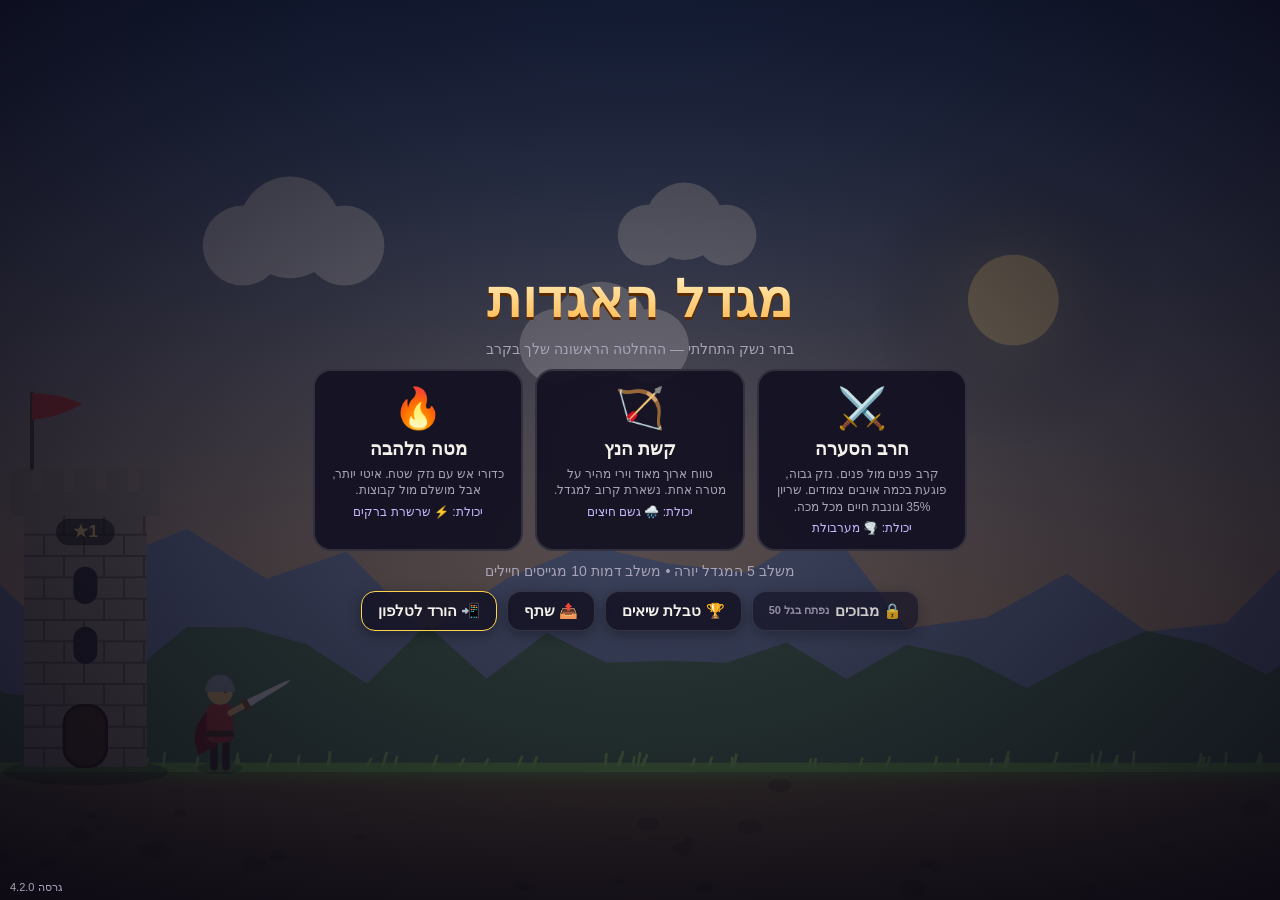
==== commit 70ce15d4: "v4.2.0 — משחק הקשת: דרגות לפי שלב, מפלצות חכמות, גרפיקה חדשה Co-Authored-By: Claude Opus 5.5 <norepl" ====
--- a/index.html
+++ b/index.html
@@ -586,7 +586,7 @@
 var TD = (typeof globalThis !== 'undefined' ? globalThis : window).TD || {};
 (typeof globalThis !== 'undefined' ? globalThis : window).TD = TD;
 
-TD.VERSION = '4.1.2';
+TD.VERSION = '4.2.0';
 
 TD.CONFIG = {
   // מידות העולם הלוגי (המסך מותאם אוטומטית לכל טלפון)
@@ -3061,6 +3061,7 @@
  * ===================================================================== */
 TD.AR = TD.AR || {};
 TD.CONFIG.archer = {
+  stageExpHp: 1.03, stageExpDmg: 1.012,
   W: 15, H: 9, gateX: 7, stagesPerWorld: 50, bossEvery: 10, worlds: 3,
   hero: { r: 0.32, speed: 3.6, hp: 120, shield: 20, shieldDelay: 3, shieldRegen: 8, inv: 0.6, perLevelDmg: 0.05, perLevelHp: 6 },
   exp: { base: 10, growth: 1.2 },
@@ -3075,7 +3076,7 @@
     { id: 'purple', name: 'אגדי', color: '#9b51e0', mult: 3.1 }
   ],
   // כל עולם מתחיל מאפס (קשת אפורה, שלב 1) — לכן העולמות קשים יותר בהדרגה ולא בקפיצה
-  worldMul: { 1: { hp: 1, dmg: 1, stageHp: 0.09, stageDmg: 0.03 }, 2: { hp: 1.5, dmg: 1.3, stageHp: 0.11, stageDmg: 0.035 }, 3: { hp: 2.0, dmg: 1.5, stageHp: 0.13, stageDmg: 0.04 } }
+  worldMul: { 1: { hp: 1, dmg: 1, stageHp: 0.09, stageDmg: 0.035 }, 2: { hp: 1.5, dmg: 1.3, stageHp: 0.11, stageDmg: 0.035 }, 3: { hp: 2.0, dmg: 1.5, stageHp: 0.13, stageDmg: 0.04 } }
 };
 
 /* ---------- עזרים גאומטריים ---------- */
@@ -3208,7 +3209,7 @@
 };
 TD.AR.fire = function (s, tgt) {
   var h = s.hero, st = s.st, ang = Math.atan2(tgt.y - h.y, tgt.x - h.x), list = [];
-  h.face = ang;
+  h.face = ang; h.shotT = s.t;
   var n = st.front, sp = 0.22;
   for (var i = 0; i < n; i++) { var off = (i - (n - 1) / 2) * sp; list.push({ a: ang, ox: Math.cos(ang + Math.PI / 2) * off, oy: Math.sin(ang + Math.PI / 2) * off }); }
   for (i = 0; i < st.diag; i++) { var da = Math.PI / 4 * (1 - i * 0.35); list.push({ a: ang + da }, { a: ang - da }); }
@@ -3292,7 +3293,9 @@
   // תנועה
   var mx = s.input.x, my = s.input.y, mag = Math.sqrt(mx * mx + my * my);
   h.moving = mag > 0.15;
+  var hx0 = h.x, hy0 = h.y;
   if (h.moving) { TD.AR.move(s, h, mx * st.speed * dt, my * st.speed * dt, 'hero'); h.face = Math.atan2(my, mx); }
+  h.vx = dt ? (h.x - hx0) / dt : 0; h.vy = dt ? (h.y - hy0) / dt : 0;
   // יציאה בשער
   if (s.gateOpen && h.y < 1.0 && Math.abs(h.x - (A.gateX + 0.5)) < 0.8) { s.phase = 'exit'; TD.AR.emit(s, 'exit', {}); return; }
   // ירי אוטומטי כשעומדים (או בתנועה עם מגפיים/שדרוג)
@@ -3346,6 +3349,12 @@
     }
   }
   s.enemies = s.enemies.filter(function (e) { return !e.dead; });
+  // מפלצות לא נערמות זו על זו
+  for (i = 0; i < s.enemies.length; i++) for (j = i + 1; j < s.enemies.length; j++) {
+    var a1 = s.enemies[i], a2 = s.enemies[j], sx = a2.x - a1.x, sy = a2.y - a1.y, sd = Math.sqrt(sx * sx + sy * sy), mn = (a1.r + a2.r) * 0.85;
+    if (sd < mn && sd > 1e-4) { var push = (mn - sd) * 0.5, px2 = sx / sd * push, py2 = sy / sd * push; if (!a1.boss) TD.AR.move(s, a1, -px2, -py2, 'enemy'); if (!a2.boss) TD.AR.move(s, a2, px2, py2, 'enemy'); }
+    else if (sd <= 1e-4) a2.x += 0.01;
+  }
   // קליעי אויבים
   for (i = s.bullets.length - 1; i >= 0; i--) {
     var b = s.bullets[i]; b.x += b.vx * dt; b.y += b.vy * dt; b.life -= dt;
@@ -3483,11 +3492,13 @@
 };
 
 /* ---------- קלפים ---------- */
+// v4.2: הדרגה עולה עם השלבים — בהתחלה אפור/ירוק, באמצע כחול/אדום, בסוף זהב/סגול. בלי קפיצות לא הגיוניות
+TD.AR.rarityCenter = function (s) { return Math.min(5, 5 * (s.stage - 1) / 49 + 0.35 * (s.world - 1)); };
 TD.AR.rarityRoll = function (s, minR) {
-  var R = TD.CONFIG.archer.rarities, prog = (s.world - 1) * 50 + s.stage, base = [40, 30, 17, 9, 3, 1], w = [], tot = 0;
-  for (var k = 0; k < R.length; k++) { w[k] = k < (minR || 0) ? 0 : base[k] * Math.exp(k * prog / 100); tot += w[k]; }
-  var r = s.rng() * tot; for (k = 0; k < R.length; k++) { r -= w[k]; if (r <= 0) return k; }
-  return R.length - 1;
+  var c = TD.AR.rarityCenter(s), noise = (s.rng() + s.rng() + s.rng() - 1.5);
+  var lo = Math.max(0, Math.floor(c - 0.8)), hi = Math.min(5, Math.ceil(c + 0.5));
+  var k = Math.max(lo, Math.min(hi, Math.round(c + noise)));
+  return Math.min(5, Math.max(k, minR || 0));
 };
 TD.AR.itemCard = function (s, slot, type, rar) {
   var d = TD.AR.ITEMS[slot][type], R = TD.CONFIG.archer.rarities[rar];
@@ -3512,14 +3523,14 @@
       var sr = s.rng(), slot = sr < 0.42 ? 'weapon' : sr < 0.71 ? 'armor' : 'boots', it = run.items[slot], types = Object.keys(TD.AR.ITEMS[slot]);
       if (it && s.rng() < 0.6) {
         var ups = TD.AR.upsFor(run, slot);
-        if (it.rar < 5 && (s.rng() < 0.14 || !ups.length)) {
+        if (it.rar < Math.min(5, Math.round(TD.AR.rarityCenter(s)) + 1) && (s.rng() < 0.14 || !ups.length)) {
           var RR = TD.CONFIG.archer.rarities;
           c = { kind: 'rarity', slot: slot, icon: '⬆️', name: 'חיזוק ' + TD.AR.ITEMS[slot][it.type].name, desc: RR[it.rar].name + ' ← ' + RR[it.rar + 1].name, color: RR[it.rar + 1].color, rarName: RR[it.rar + 1].name, key: 'r:' + slot };
         } else if (ups.length) c = TD.AR.upCard(s, slot, ups[Math.floor(s.rng() * ups.length)]);
       } else {
         var others = it ? types.filter(function (t) { return t !== it.type; }) : types;
         var type = others[Math.floor(s.rng() * others.length)];
-        c = TD.AR.itemCard(s, slot, type, TD.AR.rarityRoll(s));
+        c = TD.AR.itemCard(s, slot, type, Math.min(5, Math.max(TD.AR.rarityRoll(s), it ? it.rar - 1 : 0)));
       }
     }
     if (c && !keys[c.key]) { keys[c.key] = 1; out.push(c); }
@@ -3538,7 +3549,7 @@
   var run = s.run, gains, kind = Math.floor(s.rng() * 3), title;
   if (kind === 0) {
     var slots = ['weapon', 'armor', 'boots'], slot = slots[Math.floor(s.rng() * 3)], types = Object.keys(TD.AR.ITEMS[slot]), type = types[Math.floor(s.rng() * types.length)];
-    var cur = run.items[slot], rar = Math.min(5, Math.max(4, (cur ? cur.rar : 0) + 2));
+    var cur = run.items[slot], rar = Math.min(5, Math.max(Math.round(TD.AR.rarityCenter(s)) + 2, (cur ? cur.rar : 0) + 1));
     gains = [TD.AR.itemCard(s, slot, type, rar)]; title = 'פריט ' + TD.CONFIG.archer.rarities[rar].name;
   } else if (kind === 1) {
     var ups = TD.AR.upsFor(run, 'weapon'), g = [];
@@ -3594,6 +3605,7 @@
 /* ---------- מפלצות ---------- */
 TD.AR.ENEMIES = {
   bat: { name: 'מעופף', hp: 32, r: 0.3, speed: 1.8, contact: 12, exp: 2, ai: 'chase' },
+  skeleton: { name: 'שלד משתכפל', hp: 42, r: 0.3, speed: 2.0, contact: 13, exp: 2.5, ai: 'flank', clone: true },
   archer: { name: 'יורה', hp: 45, r: 0.3, speed: 1.1, contact: 8, exp: 3, ai: 'shoot', fire: 1.9, bullet: 5, dmg: 14 },
   slime: { name: 'ג׳לי קופץ', hp: 60, r: 0.36, speed: 0, contact: 14, exp: 3, ai: 'hop', split: true },
   mage: { name: 'מכשף', hp: 55, r: 0.3, speed: 1, contact: 8, exp: 4, ai: 'spread', fire: 2.5, bullet: 4.2, dmg: 13 },
@@ -3601,7 +3613,9 @@
   charger: { name: 'מסתער', hp: 85, r: 0.38, speed: 1.4, contact: 20, exp: 5, ai: 'charge' },
   boss: { name: 'בוס', hp: 750, r: 0.7, speed: 1.3, contact: 25, exp: 40, ai: 'boss', fire: 1.6, bullet: 4.5, dmg: 16 }
 };
-TD.AR.UNLOCK = { bat: 1, archer: 2, slime: 4, mage: 7, laser: 11, charger: 15 };
+TD.AR.UNLOCK = { bat: 1, archer: 2, slime: 4, skeleton: 6, mage: 8, laser: 11, charger: 14 };
+// v4.2: האויבים חכמים יותר ככל שהשלב עולה (0–6)
+TD.AR.tier = function (s) { return Math.min(4, Math.floor((s.stage - 1) / 10)) + Math.round((s.world - 1) * Math.min(1, (s.stage - 1) / 15)); };
 TD.AR.BOSSES = {
   1: { name: 'מלך הג׳לי', moves: ['charge', 'summon', 'charge', 'ring'] },
   2: { name: 'המכשף הגדול', moves: ['ring', 'spread', 'ring', 'summon'] },
@@ -3612,7 +3626,8 @@
 TD.AR.scale = function (s) {
   var A = TD.CONFIG.archer, wm = A.worldMul[s.world] || A.worldMul[3];
   var ramp = Math.min(1, (s.stage - 1) / 15);                     // תוספת הקושי של העולם נכנסת בהדרגה ב-15 השלבים הראשונים
-  return { hp: (1 + wm.stageHp * (s.stage - 1)) * (1 + (wm.hp - 1) * ramp), dmg: (1 + wm.stageDmg * (s.stage - 1)) * (1 + (wm.dmg - 1) * ramp) };
+  // v4.2: גדילה מעריכית קלה — בסוף העולם המפלצות חזקות בהרבה (השחקן מתחזק מהר עם הקלפים)
+  return { hp: (1 + wm.stageHp * (s.stage - 1)) * Math.pow(A.stageExpHp, s.stage - 1) * (1 + (wm.hp - 1) * ramp), dmg: (1 + wm.stageDmg * (s.stage - 1)) * Math.pow(A.stageExpDmg, s.stage - 1) * (1 + (wm.dmg - 1) * ramp) };
 };
 TD.AR.makeEnemy = function (s, kind, x, y) {
   var d = TD.AR.ENEMIES[kind], k = TD.AR.scale(s);
@@ -3640,12 +3655,12 @@
   if (s.boss) {
     var A = TD.CONFIG.archer, b = TD.AR.makeEnemy(s, 'boss', A.gateX + 0.5, 2.5), bi = Math.min(5, s.stage / A.bossEvery);
     b.boss = true; b.bossType = bi; b.name = TD.AR.BOSSES[bi].name; b.moves = TD.AR.BOSSES[bi].moves; b.mi = 0; b.moveT = 1.5;
-    var bm = 1 + 0.35 * (bi - 1) + (bi === 5 ? 0.5 : 0); b.hp *= bm; b.maxHp = b.hp;
+    var bm = [0, 0.7, 1.0, 1.25, 1.5, 2.2][bi]; b.hp *= bm; b.maxHp = b.hp;
     s.enemies.push(b);
     return;
   }
-  var avail = Object.keys(TD.AR.UNLOCK).filter(function (k) { return s.world > 1 ? (TD.AR.UNLOCK[k] <= 1 || s.stage >= Math.min(TD.AR.UNLOCK[k], 3)) : s.stage >= TD.AR.UNLOCK[k]; });
-  var n = Math.min(12, 3 + Math.floor(s.stage / 5) + (s.world - 1)), list = [];
+  var avail = Object.keys(TD.AR.UNLOCK).filter(function (k) { return s.stage >= (s.world > 1 ? Math.ceil(TD.AR.UNLOCK[k] * 0.5) : TD.AR.UNLOCK[k]); });
+  var n = Math.min(14, 4 + Math.floor(s.stage / 4) + (s.world - 1)), list = [];
   for (var i = 0; i < n; i++) {
     var newest = avail.filter(function (k) { return s.world === 1 && TD.AR.UNLOCK[k] === Math.max.apply(null, avail.map(function (q) { return TD.AR.UNLOCK[q]; })) && s.stage - TD.AR.UNLOCK[k] < 3; });
     list.push(i === 0 && newest.length ? newest[0] : avail[Math.floor(s.rng() * avail.length)]);
@@ -3695,6 +3710,28 @@
   var bx = best.x - e.x, by = best.y - e.y, bl = Math.sqrt(bx * bx + by * by) || 1;
   return { x: bx / bl, y: by / bl };
 };
+// עוקף: מטרה = הדמות + היסט לצד שמתחלף באקראי, וקטן ככל שמתקרבים (עד פגיעה)
+TD.AR.flankDir = function (s, e, dt, amp) {
+  var h = s.hero, d = TD.AR.dist(e, h);
+  e.flankT = (e.flankT || 0) - dt;
+  if (e.flankT <= 0) { e.flankSide = s.rng() < 0.5 ? -1 : 1; e.flankAmp = amp * (0.6 + s.rng() * 0.8); e.flankT = 0.45 + s.rng() * 0.7; }
+  if (d < 1.3 || !TD.AR.los(s, e.x, e.y, h.x, h.y)) return TD.AR.chaseDir(s, e);
+  var dx = (h.x - e.x) / d, dy = (h.y - e.y) / d, k = e.flankAmp * Math.min(1, (d - 1) / 3) * e.flankSide;
+  var tx = h.x - dy * k - e.x, ty = h.y + dx * k - e.y, l = Math.sqrt(tx * tx + ty * ty) || 1;
+  var nx = e.x + tx / l * 0.5, ny = e.y + ty / l * 0.5;
+  if (TD.AR.blockMove(s, nx, ny, 'enemy')) return TD.AR.chaseDir(s, e);
+  return { x: tx / l, y: ty / l };
+};
+TD.AR.leadAngle = function (s, e, speed) {
+  var h = s.hero, dx = h.x - e.x, dy = h.y - e.y, t = Math.sqrt(dx * dx + dy * dy) / speed;
+  return Math.atan2(dy + (h.vy || 0) * t * 0.8, dx + (h.vx || 0) * t * 0.8);
+};
+TD.AR.cloneSkeleton = function (s, e) {
+  var a = s.rng() * Math.PI * 2, c = TD.AR.makeEnemy(s, 'skeleton', e.x + Math.cos(a) * 0.5, e.y + Math.sin(a) * 0.5);
+  if (TD.AR.hitsSolid(s, c.x, c.y, c.r, 'enemy')) { c.x = e.x; c.y = e.y; }
+  c.small = true; c.hp = c.maxHp = e.maxHp * 0.55; c.exp = e.exp * 0.25; c.spawnT = 0.35; c.r = 0.27;
+  s.enemies.push(c); TD.AR.emit(s, 'clone', { x: c.x, y: c.y });
+};
 TD.AR.shoot = function (s, e, ang, speed, dmg, r) {
   s.bullets.push({ x: e.x + Math.cos(ang) * e.r, y: e.y + Math.sin(ang) * e.r, vx: Math.cos(ang) * speed, vy: Math.sin(ang) * speed, dmg: dmg, r: r || 0.13, life: 6, src: e.kind });
 };
@@ -3714,7 +3751,20 @@
   if (e.spawnT > 0) { e.spawnT -= dt; return; }
   var ang = Math.atan2(h.y - e.y, h.x - e.x), los;
   switch (e.ai) {
-    case 'chase': var c = TD.AR.chaseDir(s, e); TD.AR.move(s, e, c.x * e.speed * dt, c.y * e.speed * dt, 'enemy'); e.face = Math.atan2(c.y, c.x); break;
+    case 'chase':
+      var tier = TD.AR.tier(s), spd = e.speed;
+      if (tier >= 2) { e.burstT = (e.burstT == null ? 1 + s.rng() * 2 : e.burstT) - dt; if (e.burstT < 0) { spd *= 1.9; if (e.burstT < -0.55) e.burstT = 2.6 + s.rng(); } }
+      var c = tier >= 1 ? TD.AR.flankDir(s, e, dt, 1.2) : TD.AR.chaseDir(s, e);
+      TD.AR.move(s, e, c.x * spd * dt, c.y * spd * dt, 'enemy'); e.face = Math.atan2(c.y, c.x); e.boost = spd > e.speed; break;
+    case 'flank':                                                   // שלד משתכפל: עוקף מהצדדים בזיגזג אקראי ומתקרב עד פגיעה
+      var tf = TD.AR.tier(s), fc = TD.AR.flankDir(s, e, dt, 1.6 + 0.2 * tf);
+      TD.AR.move(s, e, fc.x * e.speed * dt, fc.y * e.speed * dt, 'enemy'); e.face = Math.atan2(fc.y, fc.x);
+      if (!e.small) {
+        e.cloneT = (e.cloneT == null ? 2.5 : e.cloneT) - dt;
+        var cap = 2 + tf, cnt = s.enemies.filter(function (q) { return q.kind === 'skeleton' && !q.dead; }).length;
+        if (e.cloneT <= 0) { e.cloneT = Math.max(1.4, 5 - 0.6 * tf) * (0.85 + s.rng() * 0.3); if (cnt < cap) TD.AR.cloneSkeleton(s, e); }
+      }
+      break;
     case 'hop':
       if (e.state === 'hop') { e.ht -= dt; TD.AR.move(s, e, e.hv.x * dt, e.hv.y * dt, 'enemy'); if (e.ht <= 0) { e.state = 'idle'; e.fireT = 1.1 + s.rng() * 0.6; } }
       else { e.fireT -= dt; if (e.fireT <= 0) { var cd = TD.AR.chaseDir(s, e), sp = (e.small ? 4.2 : 3.6); e.hv = { x: cd.x * sp, y: cd.y * sp }; e.ht = 0.45; e.state = 'hop'; } }
@@ -3726,24 +3776,35 @@
       else { e.aim = false; TD.AR.wander(s, e, dt); }
       if (e.fireT <= 0) {
         if (los) {
-          if (e.ai === 'shoot') TD.AR.shoot(s, e, ang, d.bullet, e.dmg);
+          var ts2 = TD.AR.tier(s);
+          if (e.ai === 'shoot') {
+            var aim = ts2 >= 1 ? TD.AR.leadAngle(s, e, d.bullet) : ang;          // מכוון לאן שהדמות רצה
+            TD.AR.shoot(s, e, aim, d.bullet, e.dmg);
+            if (ts2 >= 3) { e.burst = 1; e.burstAng = aim; e.burstT = 0.22; }
+          } else if (ts2 >= 2 && (e.shots = (e.shots || 0) + 1) % 2 === 0) { for (var i2 = 0; i2 < 8; i2++) TD.AR.shoot(s, e, i2 * Math.PI / 4 + e.t, d.bullet * 0.9, e.dmg); }
           else { var n = s.world >= 2 || s.stage > 20 ? 5 : 3; for (var i = 0; i < n; i++) TD.AR.shoot(s, e, ang + (i - (n - 1) / 2) * 0.32, d.bullet, e.dmg); }
           TD.AR.emit(s, 'enemyShot', { x: e.x, y: e.y });
         }
         e.fireT = d.fire * (0.85 + s.rng() * 0.3); e.aim = false;
       }
+      if (e.burst && (e.burstT -= dt) <= 0) { e.burst = 0; TD.AR.shoot(s, e, TD.AR.leadAngle(s, e, d.bullet), d.bullet, e.dmg); }
       e.face = ang;
       break;
     case 'laser':
       e.fireT -= dt; e.face = ang;
       if (e.fireT > 0.6) TD.AR.wander(s, e, dt); else e.aim = true;
-      if (e.fireT <= 0) { TD.AR.laserPair(s, e); e.fireT = d.fire * (0.85 + s.rng() * 0.3); e.aim = false; }
+      if (e.fireT <= 0) { TD.AR.laserPair(s, e); if (TD.AR.tier(s) >= 3) TD.AR.laserPair(s, e, Math.PI / 2); e.fireT = d.fire * (0.85 + s.rng() * 0.3); e.aim = false; }
       break;
     case 'charge':
-      if (e.state === 'wind') { e.st -= dt; if (e.st <= 0) { e.state = 'dash'; e.st = 1.2; } }
+      var tc = TD.AR.tier(s);
+      if (e.state === 'wind') { e.st -= dt; if (e.st <= 0) { e.state = 'dash'; e.dashN = (e.dashN || 0) + 1; e.st = Math.min(2.6, 0.9 + 0.25 * e.dashN + 0.1 * tc); } }   // כל הסתערות ארוכה יותר
       else if (e.state === 'dash') {
-        e.st -= dt; var ox = e.x, oy = e.y; TD.AR.move(s, e, Math.cos(e.cang) * 8 * dt, Math.sin(e.cang) * 8 * dt, 'enemy');
-        if (e.st <= 0 || (e.x === ox && e.y === oy)) { e.state = 'idle'; e.fireT = 1.4 + s.rng(); TD.AR.emit(s, 'thud', { x: e.x, y: e.y }); }
+        if (tc >= 1) {                                               // מסתער חכם: מתעקל אחרי הדמות ולא בקו ישר
+          var want = Math.atan2(h.y - e.y, h.x - e.x), diff = Math.atan2(Math.sin(want - e.cang), Math.cos(want - e.cang)), turn = (0.9 + 0.45 * tc) * dt;
+          e.cang += Math.max(-turn, Math.min(turn, diff));
+        }
+        e.st -= dt; var ox = e.x, oy = e.y, dsp = 7.5 + 0.4 * tc; TD.AR.move(s, e, Math.cos(e.cang) * dsp * dt, Math.sin(e.cang) * dsp * dt, 'enemy'); e.face = e.cang;
+        if (e.st <= 0 || (e.x === ox && e.y === oy)) { e.state = 'idle'; e.fireT = Math.max(0.6, 1.5 - 0.15 * tc) + s.rng() * 0.6; TD.AR.emit(s, 'thud', { x: e.x, y: e.y }); }
       } else {
         var cc = TD.AR.chaseDir(s, e); TD.AR.move(s, e, cc.x * e.speed * dt, cc.y * e.speed * dt, 'enemy'); e.face = Math.atan2(cc.y, cc.x);
         e.fireT -= dt;
@@ -6439,209 +6500,496 @@
 })();
 
 /* =====================================================================
- * מקטע 67 — ARCHER RENDER (v4.1): ציור משחק הקשת (עולם 3)
- * חדר 15×9 במבט מלמעלה. עולם 1 יער, עולם 2 קרח, עולם 3 ארמון השטן.
+ * מקטע 67 — ARCHER RENDER (v4.2): ציור משחק הקשת — גרסה גרפית מושקעת
+ * מבט 3/4 מלמעלה: קירות עם גובה וצל, רצפה עם מרקם (נבנית פעם אחת לכל חדר ונשמרת בזיכרון),
+ * דמויות עם קווי מתאר, הצללה ואנימציה, קליעים עם שובל, תאורה, חלקיקי אווירה ווינייטה.
+ * עולם 1 יער • עולם 2 קרח • עולם 3 ארמון השטן
  * ===================================================================== */
 TD.ARRender = (function () {
-  var R = {}, lastT = 0;
+  var R = {}, lastT = 0, cache = { key: '', cv: null }, amb = [], vig = { key: '', cv: null };
+  var PI = Math.PI, TAU = PI * 2;
   var TH = {
-    1: { bg: '#0d140d', floor: ['#2f4a2b', '#33502e'], wall: '#1d2b19', face: '#4e6b3a', edge: '#7fae5a', pit: ['#0f2a3a', '#1c4e66'], bat: '#5a3d7a', accent: '#9fe07a' },
-    2: { bg: '#0a1218', floor: ['#cfe3ee', '#d8eaf3'], wall: '#26404f', face: '#7fa6bd', edge: '#e8f7ff', pit: ['#05141f', '#103247'], bat: '#5fb6e6', accent: '#bfefff' },
-    3: { bg: '#140606', floor: ['#3a1d1a', '#41201c'], wall: '#1a0807', face: '#6b2116', edge: '#ff7a3a', pit: ['#3a0a00', '#ff5a1a'], bat: '#c0392b', accent: '#ffb347' }
-  };
-  var FOE = { archer: '#d9d2c3', mage: '#7d4ad6', laser: '#e84a8a', charger: '#8a5a32', slime: null };
+    1: { bg: '#0b120a', grass: ['#3b6a32', '#41733a', '#376230'], dirt: '#5a4a32', top: ['#2f5d2a', '#1f3f1c'], face: '#24391d', faceHi: '#3c5a2c', pitA: '#16455e', pitB: '#2a7a96', pitEdge: '#c8b27a', amb: 'firefly', tint: '#bff59a', bat: ['#4b2f6b', '#7a52a6'], bullet: ['#ffcf4d', '#ff7a1a'] },
+    2: { bg: '#071019', grass: ['#cfe4f0', '#d9ecf6', '#c4dcea'], dirt: '#a9c8da', top: ['#e9f8ff', '#9ccbe4'], face: '#5d8eac', faceHi: '#8fbfda', pitA: '#06182a', pitB: '#0f3a5c', pitEdge: '#f2fbff', amb: 'snow', tint: '#dff6ff', bat: ['#2c6f9a', '#7fd0f5'], bullet: ['#e9fbff', '#5fc8ff'] },
+    3: { bg: '#120404', grass: ['#3a2220', '#3f2522', '#351e1b'], dirt: '#1c0d0b', top: ['#4a1d18', '#210907'], face: '#4c140d', faceHi: '#7a2a18', pitA: '#ff7a1a', pitB: '#b31d00', pitEdge: '#2a0d08', amb: 'ember', tint: '#ffb27a', bat: ['#8a1a12', '#e0442c'], bullet: ['#ffe08a', '#ff3a1a'] }
+  };
   R.layout = function (cw, ch) {
     var A = TD.CONFIG.archer, top = 48, ts = Math.max(14, Math.min(72, Math.floor(Math.min((cw - 24) / A.W, (ch - top - 10) / A.H))));
     return { ts: ts, ox: Math.round((cw - A.W * ts) / 2), oy: Math.round(top + (ch - top - 10 - A.H * ts) / 2) };
   };
-  function hash(x, y) { var h = (x * 374761393 + y * 668265263) | 0; h = (h ^ (h >>> 13)) * 1274126177; return ((h ^ (h >>> 16)) >>> 0) / 4294967296; }
-  function circ(c, x, y, r, col) { c.fillStyle = col; c.beginPath(); c.arc(x, y, r, 0, Math.PI * 2); c.fill(); }
-  function solidT(t) { return t === '#'; }
-
-  function drawRoom(c, s, th, ts, ox, oy, T) {
-    var W = s.W, H = s.H;
-    for (var y = 0; y < H; y++) for (var x = 0; x < W; x++) {
-      var t = s.tiles[y][x], px = ox + x * ts, py = oy + y * ts;
-      if (t === '#' ) {
-        c.fillStyle = th.wall; c.fillRect(px, py, ts, ts);
-        var below = y < H - 1 ? s.tiles[y + 1][x] : '#';
-        if (!solidT(below) && below !== 'G') { c.fillStyle = th.face; c.fillRect(px, py + ts * 0.62, ts, ts * 0.38); c.fillStyle = 'rgba(255,255,255,0.12)'; c.fillRect(px, py + ts * 0.62, ts, 1.5); }
-        if (s.world === 1 && hash(x, y) > 0.55) { circ(c, px + ts * 0.5, py + ts * 0.35, ts * 0.32, '#264a22'); circ(c, px + ts * 0.35, py + ts * 0.3, ts * 0.2, '#2f5a2a'); }
-        if (s.world === 2 && hash(x, y) > 0.6) { c.fillStyle = 'rgba(220,245,255,0.5)'; c.beginPath(); c.moveTo(px + ts * 0.2, py + ts * 0.6); c.lineTo(px + ts * 0.5, py + ts * 0.1); c.lineTo(px + ts * 0.8, py + ts * 0.6); c.fill(); }
-        if (s.world === 3 && hash(x, y) > 0.7) { c.fillStyle = 'rgba(255,120,40,0.4)'; c.fillRect(px + ts * hash(y, x) * 0.8, py + ts * 0.2, 2, ts * 0.4); }
-        continue;
+  function hash(x, y, k) { var h = (x * 374761393 + y * 668265263 + (k || 0) * 2147483647) | 0; h = (h ^ (h >>> 13)) * 1274126177; return ((h ^ (h >>> 16)) >>> 0) / 4294967296; }
+  function circ(c, x, y, r, col) { c.fillStyle = col; c.beginPath(); c.arc(x, y, Math.max(0.1, r), 0, TAU); c.fill(); }
+  function ell(c, x, y, rx, ry, col, rot) { c.fillStyle = col; c.beginPath(); c.ellipse(x, y, Math.max(0.1, rx), Math.max(0.1, ry), rot || 0, 0, TAU); c.fill(); }
+  function line(c, x1, y1, x2, y2, col, w) { c.strokeStyle = col; c.lineWidth = w; c.beginPath(); c.moveTo(x1, y1); c.lineTo(x2, y2); c.stroke(); }
+  function radial(c, x, y, r, inner, outer) { var g = c.createRadialGradient(x, y, 0, x, y, Math.max(0.1, r)); g.addColorStop(0, inner); g.addColorStop(1, outer); c.fillStyle = g; c.beginPath(); c.arc(x, y, Math.max(0.1, r), 0, TAU); c.fill(); }
+  function lgrad(c, x0, y0, x1, y1, a, b) { var g = c.createLinearGradient(x0, y0, x1, y1); g.addColorStop(0, a); g.addColorStop(1, b); return g; }
+  function outline(c, w) { c.strokeStyle = 'rgba(10,6,14,0.75)'; c.lineWidth = w; c.stroke(); }
+  function shade(hex, f) {     // מבהיר/מכהה צבע hex
+    var n = parseInt(hex.slice(1), 16), r = n >> 16, g = (n >> 8) & 255, b = n & 255;
+    r = Math.round(Math.max(0, Math.min(255, f > 0 ? r + (255 - r) * f : r * (1 + f)))); g = Math.round(Math.max(0, Math.min(255, f > 0 ? g + (255 - g) * f : g * (1 + f)))); b = Math.round(Math.max(0, Math.min(255, f > 0 ? b + (255 - b) * f : b * (1 + f))));
+    return 'rgb(' + r + ',' + g + ',' + b + ')';
+  }
+  function isWall(s, x, y) { if (x < 0 || y < 0 || x >= s.W || y >= s.H) return true; var t = s.tiles[y][x]; return t === '#'; }
+
+  /* ================= חדר — נבנה פעם אחת ונשמר ================= */
+  function buildRoom(s, th, ts, dpr) {
+    var W = s.W, H = s.H, cv = document.createElement('canvas'), pad = Math.ceil(ts * 0.5);
+    cv.width = Math.ceil((W * ts) * dpr); cv.height = Math.ceil((H * ts + pad) * dpr);
+    var c = cv.getContext('2d'); c.setTransform(dpr, 0, 0, dpr, 0, pad * dpr); cv.pad = pad;
+    var seed = (s.run.seed + s.stage * 31) | 0, x, y;
+    // רצפה
+    for (y = 0; y < H; y++) for (x = 0; x < W; x++) {
+      var px = x * ts, py = y * ts, t = s.tiles[y][x];
+      if (t === '#') continue;
+      c.fillStyle = th.grass[(x * 7 + y * 3 + seed) % 3 < 0 ? 0 : (x * 7 + y * 3 + seed) % 3]; c.fillRect(px, py, ts + 0.5, ts + 0.5);
+      for (var k = 0; k < 7; k++) {          // כתמי מרקם
+        var hx = hash(x, y, k + seed), hy = hash(y, x, k + 11 + seed), hr = hash(x + k, y - k, seed);
+        c.fillStyle = s.world === 2 ? 'rgba(255,255,255,' + (0.08 + hr * 0.12) + ')' : s.world === 3 ? 'rgba(0,0,0,' + (0.05 + hr * 0.1) + ')' : 'rgba(' + (hr > 0.5 ? '90,140,60' : '30,60,25') + ',' + (0.12 + hr * 0.12) + ')';
+        c.beginPath(); c.ellipse(px + hx * ts, py + hy * ts, ts * (0.12 + hr * 0.18), ts * (0.06 + hr * 0.1), hr * 3, 0, TAU); c.fill();
       }
-      c.fillStyle = th.floor[(x + y) & 1]; c.fillRect(px, py, ts, ts);
-      var h = hash(x, y);
-      if (s.world === 1 && h < 0.3) { c.fillStyle = 'rgba(160,220,120,0.12)'; for (var g = 0; g < 3; g++) c.fillRect(px + ts * hash(x + g, y), py + ts * hash(y + g, x), 2, ts * 0.12); }
-      if (s.world === 2 && h < 0.2) { c.strokeStyle = 'rgba(80,130,160,0.25)'; c.lineWidth = 1; c.beginPath(); c.moveTo(px + ts * 0.2, py + ts * 0.3); c.lineTo(px + ts * 0.6, py + ts * 0.7); c.stroke(); }
-      if (s.world === 3 && h < 0.25) { c.fillStyle = 'rgba(255,80,20,0.1)'; c.fillRect(px + ts * 0.1, py + ts * 0.5, ts * 0.5, 2); }
-      if (t === 'O') {
-        var gp = c.createRadialGradient(px + ts / 2, py + ts / 2, 1, px + ts / 2, py + ts / 2, ts * 0.7);
-        gp.addColorStop(0, th.pit[0]); gp.addColorStop(1, th.pit[1]);
-        c.fillStyle = gp; c.fillRect(px + 1, py + 1, ts - 2, ts - 2);
-        if (s.world === 1) { c.strokeStyle = 'rgba(160,220,255,0.25)'; c.lineWidth = 1; c.beginPath(); c.arc(px + ts * (0.3 + 0.4 * hash(x, y)), py + ts / 2, ts * (0.1 + 0.08 * Math.sin(T * 2 + x)), 0, Math.PI * 2); c.stroke(); }
-        if (s.world === 3) { c.fillStyle = 'rgba(255,200,60,' + (0.3 + 0.2 * Math.sin(T * 3 + x * 2)) + ')'; c.beginPath(); c.arc(px + ts * 0.5, py + ts * 0.5, ts * 0.15, 0, Math.PI * 2); c.fill(); }
+      if (s.world === 1) {
+        for (k = 0; k < 6; k++) { var gx = px + hash(x, y, 40 + k + seed) * ts, gy = py + hash(y, x, 50 + k + seed) * ts; line(c, gx, gy, gx + (hash(k, x, y) - 0.5) * ts * 0.12, gy - ts * 0.13, 'rgba(150,210,110,0.5)', 1); }
+        if (hash(x, y, 77 + seed) > 0.9) { var fx = px + ts * 0.3 + hash(x, y, 78) * ts * 0.4, fy = py + ts * 0.3 + hash(y, x, 79) * ts * 0.4; for (k = 0; k < 5; k++) circ(c, fx + Math.cos(k * 1.26) * ts * 0.05, fy + Math.sin(k * 1.26) * ts * 0.05, ts * 0.035, hash(x, y, 80) > 0.5 ? '#ffe08a' : '#f7a6c8'); circ(c, fx, fy, ts * 0.03, '#ffd34d'); }
+        if (hash(x, y, 90 + seed) > 0.86) ell(c, px + ts * 0.5, py + ts * 0.55, ts * 0.32, ts * 0.18, 'rgba(90,70,40,0.35)');
+      } else if (s.world === 2) {
+        c.strokeStyle = 'rgba(120,170,200,0.35)'; c.lineWidth = 1; c.strokeRect(px + 0.5, py + 0.5, ts - 1, ts - 1);
+        if (hash(x, y, 5 + seed) > 0.7) { c.strokeStyle = 'rgba(90,140,180,0.45)'; c.beginPath(); c.moveTo(px + ts * 0.2, py + ts * 0.25); c.lineTo(px + ts * 0.45, py + ts * 0.5); c.lineTo(px + ts * 0.4, py + ts * 0.8); c.moveTo(px + ts * 0.45, py + ts * 0.5); c.lineTo(px + ts * 0.75, py + ts * 0.55); c.stroke(); }
+        for (k = 0; k < 3; k++) circ(c, px + hash(x, y, 60 + k) * ts, py + hash(y, x, 70 + k) * ts, 0.9, 'rgba(255,255,255,0.9)');
+      } else {
+        c.strokeStyle = 'rgba(0,0,0,0.45)'; c.lineWidth = 1.5; c.strokeRect(px + 1, py + 1, ts - 2, ts - 2);
+        c.fillStyle = 'rgba(255,255,255,0.03)'; c.fillRect(px + 2, py + 2, ts - 4, ts * 0.12);
+        if (hash(x, y, 8 + seed) > 0.72) {        // סדקים זוהרים
+          c.strokeStyle = 'rgba(255,90,20,0.55)'; c.lineWidth = 1.4; c.beginPath(); var cx0 = px + hash(x, y, 9) * ts, cy0 = py + hash(y, x, 9) * ts; c.moveTo(cx0, cy0);
+          for (k = 0; k < 3; k++) { cx0 += (hash(x, k, y) - 0.5) * ts * 0.5; cy0 += (hash(k, y, x) - 0.3) * ts * 0.4; c.lineTo(cx0, cy0); } c.stroke();
+        }
       }
-      if (t === 'G') {
-        if (s.gateOpen) {
-          var gg = c.createLinearGradient(px, py, px, py + ts); gg.addColorStop(0, 'rgba(255,240,150,0.9)'); gg.addColorStop(1, 'rgba(255,240,150,0)');
-          c.fillStyle = gg; c.fillRect(px - ts * 0.2, py, ts * 1.4, ts * 1.2);
-        } else { c.fillStyle = '#333'; c.fillRect(px, py, ts, ts); c.fillStyle = '#888'; for (var b = 0; b < 4; b++) c.fillRect(px + ts * (0.1 + b * 0.25), py, ts * 0.08, ts); }
+      if (t === 'O') {     // שפת הבור
+        c.fillStyle = th.pitEdge; c.fillRect(px + 1, py + 1, ts - 2, ts - 2);
+        c.fillStyle = th.pitA; c.beginPath(); c.roundRect ? c.roundRect(px + ts * 0.1, py + ts * 0.12, ts * 0.8, ts * 0.8, ts * 0.22) : c.rect(px + ts * 0.1, py + ts * 0.12, ts * 0.8, ts * 0.8); c.fill();
       }
-    }
-    c.strokeStyle = th.edge; c.globalAlpha = 0.45; c.lineWidth = 2; c.strokeRect(ox, oy, W * ts, H * ts); c.globalAlpha = 1;
-  }
-  function hpBar(c, x, y, w, pct, col) { c.fillStyle = 'rgba(0,0,0,0.6)'; c.fillRect(x - w / 2, y, w, 4); c.fillStyle = col; c.fillRect(x - w / 2, y, w * Math.max(0, pct), 4); }
+      // צל קיר על הרצפה (למטה ולימין)
+      if (isWall(s, x, y - 1)) { c.fillStyle = lgrad(c, 0, py, 0, py + ts * 0.45, 'rgba(0,0,0,0.42)', 'rgba(0,0,0,0)'); c.fillRect(px, py, ts, ts * 0.45); }
+      if (isWall(s, x - 1, y)) { c.fillStyle = lgrad(c, px, 0, px + ts * 0.3, 0, 'rgba(0,0,0,0.3)', 'rgba(0,0,0,0)'); c.fillRect(px, py, ts * 0.3, ts); }
+    }
+    // קירות — שורה אחרי שורה (גובה + חזית)
+    var hgt = ts * 0.42;
+    for (y = 0; y < H; y++) for (x = 0; x < W; x++) {
+      if (!isWall(s, x, y)) continue;
+      var wx = x * ts, wy = y * ts, below = !isWall(s, x, y + 1) && y < H - 1;
+      if (below) {          // חזית
+        c.fillStyle = lgrad(c, 0, wy + ts - hgt, 0, wy + ts, th.faceHi, th.face); c.fillRect(wx, wy + ts - hgt, ts + 0.5, hgt);
+        c.strokeStyle = 'rgba(0,0,0,0.28)'; c.lineWidth = 1; c.beginPath();
+        if (s.world === 1) { for (k = 0; k < 4; k++) { var lx = wx + hash(x, y, k) * ts; c.moveTo(lx, wy + ts - hgt); c.lineTo(lx + 2, wy + ts); } }
+        else if (s.world === 2) { for (k = 0; k < 3; k++) { var ix = wx + (k + 0.5) * ts / 3; c.moveTo(ix, wy + ts - hgt); c.lineTo(ix, wy + ts - hgt * (0.3 + hash(x, k, y) * 0.5)); } }
+        else { c.moveTo(wx, wy + ts - hgt * 0.5); c.lineTo(wx + ts, wy + ts - hgt * 0.5); var bo = (x & 1) ? ts * 0.5 : 0; c.moveTo(wx + bo + ts * 0.25, wy + ts - hgt); c.lineTo(wx + bo + ts * 0.25, wy + ts - hgt * 0.5); c.moveTo(wx + bo, wy + ts - hgt * 0.5); c.lineTo(wx + bo, wy + ts); }
+        c.stroke();
+        if (s.world === 2) for (k = 0; k < 3; k++) { var icx = wx + ts * (0.2 + 0.3 * k), il = hgt * (0.3 + hash(x, y, k + 3) * 0.5); c.fillStyle = 'rgba(230,250,255,0.85)'; c.beginPath(); c.moveTo(icx - 2, wy + ts - 0.5); c.lineTo(icx + 2, wy + ts - 0.5); c.lineTo(icx, wy + ts + il * 0.4); c.fill(); }
+        if (s.world === 3 && hash(x, y, 33) > 0.55) {        // רונה זוהרת
+          var rx = wx + ts * 0.5, ry = wy + ts - hgt * 0.5; radial(c, rx, ry, ts * 0.32, 'rgba(255,90,30,0.55)', 'rgba(255,90,30,0)');
+          c.strokeStyle = '#ffb060'; c.lineWidth = 1.4; c.beginPath(); var rk = Math.floor(hash(x, y, 34) * 3);
+          if (rk === 0) { c.moveTo(rx, ry - hgt * 0.3); c.lineTo(rx, ry + hgt * 0.3); c.moveTo(rx, ry - hgt * 0.1); c.lineTo(rx + ts * 0.1, ry - hgt * 0.3); }
+          else if (rk === 1) { c.moveTo(rx - ts * 0.1, ry + hgt * 0.3); c.lineTo(rx, ry - hgt * 0.3); c.lineTo(rx + ts * 0.1, ry + hgt * 0.3); c.moveTo(rx - ts * 0.06, ry); c.lineTo(rx + ts * 0.06, ry); }
+          else { c.arc(rx, ry, hgt * 0.25, 0, TAU); c.moveTo(rx, ry - hgt * 0.35); c.lineTo(rx, ry + hgt * 0.35); }
+          c.stroke();
+        }
+      }
+      // משטח עליון (מורם)
+      var ty = wy - hgt * 0.55;
+      c.fillStyle = lgrad(c, 0, ty, 0, ty + ts, th.top[0], th.top[1]); c.fillRect(wx, ty, ts + 0.5, ts);
+      if (s.world === 1) {          // שיחים/עצים
+        for (k = 0; k < 4; k++) { var bx = wx + ts * (0.2 + hash(x, y, k) * 0.6), by = ty + ts * (0.2 + hash(y, x, k) * 0.6), br = ts * (0.22 + hash(x + k, y, 9) * 0.14); radial(c, bx - br * 0.25, by - br * 0.3, br, '#5f9a48', '#244a1e'); }
+        if (hash(x, y, 55) > 0.85) circ(c, wx + ts * 0.6, ty + ts * 0.4, ts * 0.05, '#e04a3a');
+      } else if (s.world === 2) {
+        c.fillStyle = 'rgba(255,255,255,0.75)'; c.beginPath(); c.moveTo(wx, ty + ts * 0.25); for (k = 0; k <= 4; k++) c.quadraticCurveTo(wx + ts * (k + 0.5) / 4, ty + ts * (0.05 + hash(x, y, k) * 0.12), wx + ts * (k + 1) / 4, ty + ts * 0.22); c.lineTo(wx + ts, ty); c.lineTo(wx, ty); c.fill();
+        line(c, wx + ts * 0.15, ty + ts * 0.5, wx + ts * 0.45, ty + ts * 0.35, 'rgba(255,255,255,0.6)', 1.5);
+      } else {
+        // אובסידיאן עם שוליים מוגבהים, סדקי לבה וקערות אש
+        c.fillStyle = 'rgba(255,255,255,0.07)'; c.fillRect(wx + 2, ty + 2, ts - 4, ts * 0.18);
+        c.fillStyle = 'rgba(0,0,0,0.35)'; c.fillRect(wx + 2, ty + ts - ts * 0.14, ts - 4, ts * 0.12);
+        c.strokeStyle = 'rgba(255,90,40,0.25)'; c.lineWidth = 1; c.strokeRect(wx + 2.5, ty + 2.5, ts - 5, ts - 5);
+        if (hash(x, y, 22) > 0.6) { c.strokeStyle = 'rgba(255,120,30,0.8)'; c.lineWidth = 1.3; c.beginPath(); c.moveTo(wx + ts * 0.15, ty + ts * (0.3 + hash(x, y, 23) * 0.4)); c.lineTo(wx + ts * 0.45, ty + ts * 0.5); c.lineTo(wx + ts * 0.7, ty + ts * (0.25 + hash(y, x, 24) * 0.5)); c.stroke(); }
+        if (hash(x, y, 21) > 0.8) { circ(c, wx + ts * 0.5, ty + ts * 0.55, ts * 0.22, '#2a2a2e'); circ(c, wx + ts * 0.5, ty + ts * 0.5, ts * 0.18, '#120808'); radial(c, wx + ts * 0.5, ty + ts * 0.45, ts * 0.45, 'rgba(255,160,40,0.7)', 'rgba(255,60,0,0)'); }
+      }
+      // קצה מואר
+      c.fillStyle = 'rgba(255,255,255,' + (s.world === 2 ? 0.35 : 0.1) + ')'; c.fillRect(wx, ty, ts, 1.5);
+    }
+    return cv;
+  }
+
+  /* ================= דמויות ================= */
+  function drawShadow(c, x, y, rx, a) { ell(c, x, y, rx, rx * 0.36, 'rgba(0,0,0,' + (a || 0.35) + ')'); }
+  function drawHero(c, s, ts, ox, oy, T, th) {
+    var h = s.hero, x = ox + h.x * ts, y = oy + h.y * ts, r = h.r * ts * 1.3, f = h.face, run = s.run, wt = run.items.weapon.type, R = TD.CONFIG.archer.rarities;
+    var dir = Math.cos(f) >= 0 ? 1 : -1, walk = h.moving ? T * 14 : 0, bob = h.moving ? Math.abs(Math.sin(walk)) * r * 0.12 : Math.sin(T * 2.5) * r * 0.03;
+    drawShadow(c, x, y + r * 0.95, r * 0.95, 0.4);
+    if (h.inv > 0 && Math.floor(T * 18) % 2) c.globalAlpha = 0.45;
+    var armor = run.items.armor, cloth = armor ? R[armor.rar].color : '#2f7a3e', clothD = shade(cloth.length === 7 ? cloth : '#2f7a3e', -0.35);
+    // גלימה
+    var wave = Math.sin(T * 6 + (h.moving ? walk * 0.5 : 0)) * r * 0.12;
+    c.fillStyle = clothD; c.beginPath(); c.moveTo(x - r * 0.55, y - r * 0.45 - bob); c.quadraticCurveTo(x - dir * r * (0.9 + wave / r), y + r * 0.3, x - dir * r * 0.75 + wave, y + r * 0.9 - bob); c.lineTo(x + dir * r * 0.2, y + r * 0.8 - bob); c.lineTo(x + r * 0.5, y - r * 0.45 - bob); c.closePath(); c.fill(); outline(c, 1.2);
+    // רגליים
+    var l1 = Math.sin(walk) * r * 0.22, l2 = -l1;
+    c.fillStyle = '#3a2a1c'; c.fillRect(x - r * 0.32 + l1 * 0.4, y + r * 0.45, r * 0.24, r * 0.42); c.fillRect(x + r * 0.08 + l2 * 0.4, y + r * 0.45, r * 0.24, r * 0.42);
+    // גוף
+    c.fillStyle = lgrad(c, x - r, y - r * 0.6, x + r, y + r * 0.6, shade(cloth.length === 7 ? cloth : '#2f7a3e', 0.25), cloth);
+    c.beginPath(); c.ellipse(x, y + r * 0.08 - bob, r * 0.62, r * 0.6, 0, 0, TAU); c.fill(); outline(c, 1.3);
+    c.fillStyle = '#5a3a1e'; c.fillRect(x - r * 0.6, y + r * 0.18 - bob, r * 1.2, r * 0.14); circ(c, x, y + r * 0.25 - bob, r * 0.09, '#ffd34d');
+    // ראש + ברדס
+    var hy = y - r * 0.62 - bob;
+    c.fillStyle = clothD; c.beginPath(); c.moveTo(x - dir * r * 0.75, hy + r * 0.05); c.quadraticCurveTo(x - dir * r * 0.95, hy - r * 0.5, x - dir * r * 0.35, hy - r * 0.62); c.lineTo(x, hy - r * 0.2); c.fill();
+    circ(c, x, hy, r * 0.5, cloth); c.beginPath(); c.arc(x, hy, r * 0.5, 0, TAU); outline(c, 1.3);
+    c.fillStyle = '#f2c9a2'; c.beginPath(); c.ellipse(x + dir * r * 0.12, hy + r * 0.08, r * 0.33, r * 0.3, 0, 0, TAU); c.fill();
+    circ(c, x + dir * r * 0.24, hy + r * 0.04, r * 0.06, '#1b1b22'); circ(c, x + dir * r * 0.02, hy + r * 0.04, r * 0.06, '#1b1b22');
+    circ(c, x + dir * r * 0.26, hy + r * 0.02, r * 0.02, '#fff');
+    c.fillStyle = 'rgba(255,120,120,0.35)'; circ(c, x + dir * r * 0.32, hy + r * 0.17, r * 0.06, 'rgba(255,120,120,0.35)');
+    // נשק
+    var wc = R[run.items.weapon.rar].color, since = s.t - (h.shotT || -9), pull = since < 0.18 ? 1 - since / 0.18 : 0;
+    c.save(); c.translate(x + Math.cos(f) * r * 0.75, y - bob + Math.sin(f) * r * 0.75 - r * 0.05); c.rotate(f);
+    if (wt === 'bow') {
+      c.strokeStyle = '#6b4423'; c.lineWidth = Math.max(2.5, r * 0.16); c.beginPath(); c.arc(-r * 0.3, 0, r * 0.85, -1.15, 1.15); c.stroke();
+      c.strokeStyle = wc; c.lineWidth = Math.max(1.2, r * 0.07); c.beginPath(); c.arc(-r * 0.3, 0, r * 0.85, -1.15, 1.15); c.stroke();
+      var ex = -r * 0.3 + Math.cos(1.15) * r * 0.85, ey = Math.sin(1.15) * r * 0.85, sx = ex - pull * r * 0.35;
+      c.strokeStyle = '#f5f0e0'; c.lineWidth = 1; c.beginPath(); c.moveTo(ex, -ey); c.lineTo(sx, 0); c.lineTo(ex, ey); c.stroke();
+      if (pull > 0.2 || since > 0.4) { line(c, sx, 0, sx + r * 0.95, 0, '#c9a46a', 1.6); c.fillStyle = '#ddd'; c.beginPath(); c.moveTo(sx + r * 1.1, 0); c.lineTo(sx + r * 0.9, -r * 0.08); c.lineTo(sx + r * 0.9, r * 0.08); c.fill(); }
+    } else if (wt === 'staff') {
+      line(c, -r * 0.6, 0, r * 0.75, 0, '#6b4423', Math.max(2.5, r * 0.15));
+      radial(c, r * 0.85, 0, r * (0.42 + 0.08 * Math.sin(T * 6) + pull * 0.2), wc, 'rgba(0,0,0,0)'); circ(c, r * 0.85, 0, r * 0.18, '#fff');
+    } else {
+      c.translate(r * 0.2, 0); c.rotate(T * (6 + pull * 20)); c.fillStyle = wc; c.beginPath();
+      for (var k = 0; k < 8; k++) { var a = k * PI / 4, rr = k % 2 ? r * 0.16 : r * 0.42; c.lineTo(Math.cos(a) * rr, Math.sin(a) * rr); } c.closePath(); c.fill(); outline(c, 1); circ(c, 0, 0, r * 0.07, '#222');
+    }
+    c.restore();
+    c.globalAlpha = 1;
+    // מגן — בועה משושה
+    if (h.maxShield > 0 && h.shield > 0.5) {
+      var sp = h.shield / h.maxShield, sr = r * 1.55;
+      c.strokeStyle = 'rgba(120,220,255,' + (0.25 + 0.35 * sp) + ')'; c.lineWidth = 2; c.beginPath();
+      for (k = 0; k <= 6; k++) { var aa = k * PI / 3 + T * 0.6; c[k ? 'lineTo' : 'moveTo'](x + Math.cos(aa) * sr, y - r * 0.2 + Math.sin(aa) * sr * 0.9); } c.stroke();
+      c.fillStyle = 'rgba(120,220,255,' + (0.05 + 0.06 * sp) + ')'; c.fill();
+    }
+    if (s.st.bubble && h.bubbleT <= 0) { c.strokeStyle = 'rgba(220,245,255,0.6)'; c.lineWidth = 1.5; c.beginPath(); c.arc(x, y - r * 0.2, r * 1.85, 0, TAU); c.stroke(); circ(c, x - r * 0.9, y - r * 1.1, r * 0.15, 'rgba(255,255,255,0.6)'); }
+  }
+
+  function eyes(c, x, y, r, f, col, glow) {
+    var ex = Math.cos(f) * r * 0.12, ey = Math.sin(f) * r * 0.1;
+    if (glow) { radial(c, x - r * 0.32, y, r * 0.35, glow, 'rgba(0,0,0,0)'); radial(c, x + r * 0.32, y, r * 0.35, glow, 'rgba(0,0,0,0)'); }
+    circ(c, x - r * 0.32, y, r * 0.2, col || '#fff'); circ(c, x + r * 0.32, y, r * 0.2, col || '#fff');
+    if (!glow) { circ(c, x - r * 0.32 + ex, y + ey, r * 0.1, '#111'); circ(c, x + r * 0.32 + ex, y + ey, r * 0.1, '#111'); }
+  }
+  function hpBar(c, x, y, w, pct) { c.fillStyle = 'rgba(0,0,0,0.65)'; c.fillRect(x - w / 2 - 1, y - 1, w + 2, 5); c.fillStyle = pct > 0.5 ? '#6fdc5f' : pct > 0.25 ? '#ffcf4d' : '#ff5050'; c.fillRect(x - w / 2, y, w * Math.max(0, pct), 3); }
   function drawEnemy(c, s, e, th, ts, ox, oy, T) {
-    var x = ox + e.x * ts, y = oy + e.y * ts, r = e.r * ts, f = e.face || 0;
-    if (e.spawnT > 0) { c.globalAlpha = 1 - e.spawnT / 0.6; }
-    c.fillStyle = 'rgba(0,0,0,0.3)'; c.beginPath(); c.ellipse(x, y + r * 0.85, r * 0.9, r * 0.3, 0, 0, Math.PI * 2); c.fill();
-    var flash = e.flash > 0;
+    var x = ox + e.x * ts, y = oy + e.y * ts, r = e.r * ts * 1.15, f = e.face || 0, dir = Math.cos(f) >= 0 ? 1 : -1, flash = e.flash > 0;
+    if (e.spawnT > 0) {             // מעגל זימון
+      var p = 1 - e.spawnT / 0.6; c.strokeStyle = 'rgba(200,80,255,' + (0.8 - p * 0.5) + ')'; c.lineWidth = 2;
+      c.beginPath(); c.ellipse(x, y + r * 0.6, r * 1.4 * (0.4 + p), r * 0.5 * (0.4 + p), 0, 0, TAU); c.stroke();
+      c.globalAlpha = Math.max(0, p);
+    }
+    var bodyCol = function (col) { return flash ? '#ffffff' : col; };
     switch (e.kind) {
-      case 'bat':
-        var wing = Math.sin(T * 18 + e.id) * 0.5;
-        c.fillStyle = flash ? '#fff' : th.bat;
-        c.beginPath(); c.moveTo(x, y); c.quadraticCurveTo(x - r * 1.6, y - r * (1 + wing), x - r * 2, y + r * 0.2); c.quadraticCurveTo(x - r, y, x, y + r * 0.3); c.fill();
-        c.beginPath(); c.moveTo(x, y); c.quadraticCurveTo(x + r * 1.6, y - r * (1 + wing), x + r * 2, y + r * 0.2); c.quadraticCurveTo(x + r, y, x, y + r * 0.3); c.fill();
-        circ(c, x, y, r * 0.7, flash ? '#fff' : th.bat); circ(c, x - r * 0.25, y - r * 0.1, r * 0.14, '#ff4040'); circ(c, x + r * 0.25, y - r * 0.1, r * 0.14, '#ff4040');
+      case 'bat': {
+        var hov = Math.sin(T * 5 + e.id) * r * 0.25, wing = Math.sin(T * 20 + e.id) * 0.6, by = y - r * 0.5 + hov;
+        drawShadow(c, x, y + r * 0.6, r * 0.7, 0.28);
+        if (e.boost) radial(c, x, by, r * 1.6, 'rgba(255,60,60,0.35)', 'rgba(255,60,60,0)');
+        [-1, 1].forEach(function (sd) {
+          c.fillStyle = bodyCol(th.bat[0]); c.beginPath(); c.moveTo(x + sd * r * 0.3, by);
+          c.quadraticCurveTo(x + sd * r * 1.3, by - r * (1 + wing), x + sd * r * 2.1, by - r * 0.1 * wing);
+          c.lineTo(x + sd * r * 1.7, by + r * 0.25); c.lineTo(x + sd * r * 1.3, by + r * 0.05); c.lineTo(x + sd * r * 0.9, by + r * 0.35); c.closePath(); c.fill(); outline(c, 1);
+          line(c, x + sd * r * 0.4, by, x + sd * r * 1.6, by - r * 0.3 * (1 + wing), 'rgba(0,0,0,0.3)', 1);
+        });
+        c.fillStyle = bodyCol(th.bat[1]); c.beginPath(); c.ellipse(x, by, r * 0.55, r * 0.6, 0, 0, TAU); c.fill(); outline(c, 1.2);
+        c.fillStyle = bodyCol(th.bat[1]); c.beginPath(); c.moveTo(x - r * 0.4, by - r * 0.35); c.lineTo(x - r * 0.3, by - r * 0.9); c.lineTo(x - r * 0.1, by - r * 0.45); c.moveTo(x + r * 0.4, by - r * 0.35); c.lineTo(x + r * 0.3, by - r * 0.9); c.lineTo(x + r * 0.1, by - r * 0.45); c.fill();
+        eyes(c, x, by - r * 0.1, r * 0.8, f, '#ff3838', 'rgba(255,40,40,0.5)');
+        c.fillStyle = '#fff'; c.beginPath(); c.moveTo(x - r * 0.12, by + r * 0.2); c.lineTo(x - r * 0.06, by + r * 0.38); c.lineTo(x, by + r * 0.2); c.moveTo(x + r * 0.12, by + r * 0.2); c.lineTo(x + r * 0.06, by + r * 0.38); c.lineTo(x, by + r * 0.2); c.fill();
         break;
-      case 'slime':
-        var sq = e.state === 'hop' ? 0.85 : 1 + 0.06 * Math.sin(T * 6 + e.id), col = s.world === 1 ? '#5fd45f' : s.world === 2 ? '#7fd8ff' : '#ff6a3a';
-        c.fillStyle = flash ? '#fff' : col; c.beginPath(); c.ellipse(x, y + r * 0.1, r * 1.05 / sq, r * sq, 0, 0, Math.PI * 2); c.fill();
-        c.fillStyle = 'rgba(255,255,255,0.35)'; c.beginPath(); c.ellipse(x - r * 0.35, y - r * 0.35, r * 0.25, r * 0.15, -0.5, 0, Math.PI * 2); c.fill();
-        circ(c, x - r * 0.3, y, r * 0.15, '#122'); circ(c, x + r * 0.3, y, r * 0.15, '#122');
+      }
+      case 'skeleton': {
+        var wk = T * 12 + e.id, sw = Math.sin(wk) * r * 0.25, bone = bodyCol(s.world === 3 ? '#e8d2b0' : '#efe9dc'), ghost = e.small;
+        if (ghost) c.globalAlpha *= 0.8;
+        drawShadow(c, x, y + r * 0.85, r * 0.75);
+        line(c, x - r * 0.2, y + r * 0.25, x - r * 0.25 + sw, y + r * 0.85, bone, Math.max(2, r * 0.16)); line(c, x + r * 0.2, y + r * 0.25, x + r * 0.25 - sw, y + r * 0.85, bone, Math.max(2, r * 0.16));
+        c.fillStyle = bone; c.beginPath(); c.ellipse(x, y, r * 0.42, r * 0.38, 0, 0, TAU); c.fill(); outline(c, 1.2);
+        for (var rb = -1; rb <= 1; rb++) line(c, x - r * 0.3, y + rb * r * 0.13, x + r * 0.3, y + rb * r * 0.13, 'rgba(60,50,40,0.6)', 1);
+        line(c, x - r * 0.4, y - r * 0.1, x - r * 0.75, y + r * 0.2 - sw, bone, Math.max(1.5, r * 0.12)); line(c, x + r * 0.4, y - r * 0.1, x + r * 0.75, y + r * 0.2 + sw, bone, Math.max(1.5, r * 0.12));
+        var sy = y - r * 0.68; c.fillStyle = bone; c.beginPath(); c.ellipse(x, sy, r * 0.48, r * 0.44, 0, 0, TAU); c.fill(); outline(c, 1.2);
+        c.fillStyle = bone; c.fillRect(x - r * 0.25, sy + r * 0.25, r * 0.5, r * 0.2);
+        circ(c, x - r * 0.18 + dir * r * 0.05, sy, r * 0.13, '#1a1014'); circ(c, x + r * 0.18 + dir * r * 0.05, sy, r * 0.13, '#1a1014');
+        circ(c, x - r * 0.18 + dir * r * 0.05, sy, r * 0.05, ghost ? '#7dffb0' : '#ff5a3a'); circ(c, x + r * 0.18 + dir * r * 0.05, sy, r * 0.05, ghost ? '#7dffb0' : '#ff5a3a');
+        for (var tth = -2; tth <= 2; tth++) line(c, x + tth * r * 0.08, sy + r * 0.27, x + tth * r * 0.08, sy + r * 0.42, 'rgba(40,30,30,0.6)', 1);
         break;
-      case 'archer': case 'mage':
-        var body = flash ? '#fff' : (e.kind === 'mage' ? FOE.mage : (s.world === 3 ? '#8a2a22' : FOE.archer));
-        circ(c, x, y + r * 0.2, r * 0.85, body);
-        circ(c, x, y - r * 0.45, r * 0.55, e.kind === 'mage' ? '#3a2266' : (s.world === 3 ? '#c0392b' : '#efe8da'));
-        circ(c, x + Math.cos(f) * r * 0.2 - r * 0.15, y - r * 0.5, r * 0.1, '#111'); circ(c, x + Math.cos(f) * r * 0.2 + r * 0.15, y - r * 0.5, r * 0.1, '#111');
-        if (e.kind === 'mage') { var gl = e.aim ? 0.9 : 0.5; circ(c, x + Math.cos(f) * r * 1.1, y + Math.sin(f) * r * 1.1, r * 0.3, 'rgba(200,120,255,' + gl + ')'); }
-        else { c.strokeStyle = '#8a5a2b'; c.lineWidth = 2; c.beginPath(); c.arc(x + Math.cos(f) * r * 0.7, y + Math.sin(f) * r * 0.7, r * 0.6, f - 1.2, f + 1.2); c.stroke(); }
-        if (e.aim) { c.strokeStyle = 'rgba(255,60,60,0.5)'; c.setLineDash([4, 4]); c.lineWidth = 1.5; c.beginPath(); c.moveTo(x, y); c.lineTo(ox + s.hero.x * ts, oy + s.hero.y * ts); c.stroke(); c.setLineDash([]); }
+      }
+      case 'slime': {
+        var sq = e.state === 'hop' ? 0.78 : 1 + 0.07 * Math.sin(T * 6 + e.id), up = e.state === 'hop' ? -Math.sin((0.45 - (e.ht || 0)) / 0.45 * PI) * r * 0.9 : 0;
+        var col = s.world === 1 ? '#5fd45f' : s.world === 2 ? '#6fd0ff' : '#ff6a3a';
+        drawShadow(c, x, y + r * 0.85, r * (0.95 + up / r * 0.2), 0.32);
+        var cy2 = y + up;
+        c.fillStyle = flash ? '#fff' : lgrad(c, x, cy2 - r, x, cy2 + r, shade(col, 0.35), shade(col, -0.25));
+        c.beginPath(); c.moveTo(x - r * 1.05 / sq, cy2 + r * 0.75 * sq); c.quadraticCurveTo(x - r * 1.15 / sq, cy2 - r * 0.9 * sq, x, cy2 - r * 0.95 * sq); c.quadraticCurveTo(x + r * 1.15 / sq, cy2 - r * 0.9 * sq, x + r * 1.05 / sq, cy2 + r * 0.75 * sq);
+        c.quadraticCurveTo(x, cy2 + r * 0.95 * sq, x - r * 1.05 / sq, cy2 + r * 0.75 * sq); c.fill(); outline(c, 1.3);
+        circ(c, x - r * 0.3, cy2 + r * 0.35, r * 0.1, 'rgba(255,255,255,0.35)'); circ(c, x + r * 0.35, cy2 + r * 0.1, r * 0.07, 'rgba(255,255,255,0.3)');
+        ell(c, x - r * 0.4, cy2 - r * 0.45, r * 0.25, r * 0.14, 'rgba(255,255,255,0.6)', -0.6);
+        eyes(c, x, cy2 - r * 0.05, r * 0.85, f);
+        c.strokeStyle = 'rgba(20,20,20,0.7)'; c.lineWidth = 1.2; c.beginPath(); c.arc(x, cy2 + r * 0.2, r * 0.18, 0.2, PI - 0.2); c.stroke();
         break;
-      case 'laser':
-        var bob = Math.sin(T * 3 + e.id) * r * 0.15;
-        circ(c, x, y + bob, r, flash ? '#fff' : '#f3e9ef'); c.strokeStyle = FOE.laser; c.lineWidth = 2; c.beginPath(); c.arc(x, y + bob, r, 0, Math.PI * 2); c.stroke();
-        circ(c, x + Math.cos(f) * r * 0.35, y + bob + Math.sin(f) * r * 0.35, r * 0.45, e.aim ? '#ff2050' : FOE.laser);
-        circ(c, x + Math.cos(f) * r * 0.45, y + bob + Math.sin(f) * r * 0.45, r * 0.2, '#111');
+      }
+      case 'archer': case 'mage': {
+        var mage = e.kind === 'mage', robe = mage ? (s.world === 2 ? '#3d5fb0' : s.world === 3 ? '#5a1010' : '#5b2fa0') : (s.world === 1 ? '#5b7a2e' : s.world === 2 ? '#4f7fa0' : '#7a1f14');
+        var skin = mage ? '#cfa3e8' : (s.world === 1 ? '#8ccf5a' : s.world === 2 ? '#bfe6f5' : '#d0442c'), step = Math.sin(T * 8 + e.id) * r * 0.06;
+        drawShadow(c, x, y + r * 0.85, r * 0.8);
+        if (e.aim) radial(c, x, y, r * 1.8, mage ? 'rgba(200,120,255,0.3)' : 'rgba(255,80,60,0.25)', 'rgba(0,0,0,0)');
+        c.fillStyle = bodyCol(robe); c.beginPath(); c.moveTo(x - r * 0.6, y + r * 0.85); c.quadraticCurveTo(x - r * 0.65, y - r * 0.2, x, y - r * 0.45); c.quadraticCurveTo(x + r * 0.65, y - r * 0.2, x + r * 0.6, y + r * 0.85); c.closePath(); c.fill(); outline(c, 1.2);
+        c.fillStyle = 'rgba(0,0,0,0.2)'; c.fillRect(x - r * 0.05, y - r * 0.2, r * 0.1, r * 1.0);
+        var hdY = y - r * 0.6 + step; circ(c, x, hdY, r * 0.42, bodyCol(skin)); c.beginPath(); c.arc(x, hdY, r * 0.42, 0, TAU); outline(c, 1.1);
+        if (mage) { c.fillStyle = bodyCol(robe); c.beginPath(); c.moveTo(x - r * 0.55, hdY - r * 0.15); c.lineTo(x + dir * r * 0.35, hdY - r * 1.25); c.lineTo(x + r * 0.55, hdY - r * 0.15); c.closePath(); c.fill(); outline(c, 1); circ(c, x + dir * r * 0.35, hdY - r * 1.25, r * 0.08, '#ffd34d'); }
+        else { c.fillStyle = bodyCol(robe); c.beginPath(); c.arc(x, hdY - r * 0.05, r * 0.46, PI * 1.05, PI * 1.95); c.fill(); c.beginPath(); c.moveTo(x - dir * r * 0.2, hdY - r * 0.1); c.lineTo(x - dir * r * 0.8, hdY + r * 0.1); c.lineTo(x - dir * r * 0.3, hdY + r * 0.2); c.fill(); }
+        eyes(c, x + dir * r * 0.08, hdY + r * 0.02, r * 0.75, f, mage ? '#fff6a0' : '#ffef8a', mage ? 'rgba(255,240,120,0.4)' : null);
+        c.save(); c.translate(x + Math.cos(f) * r * 0.6, y - r * 0.05 + Math.sin(f) * r * 0.6); c.rotate(f);
+        if (mage) { line(c, -r * 0.5, 0, r * 0.6, 0, '#5a3a1e', Math.max(2, r * 0.14)); radial(c, r * 0.7, 0, r * (0.32 + (e.aim ? 0.2 : 0) + 0.05 * Math.sin(T * 8)), '#e9c8ff', 'rgba(150,80,255,0)'); }
+        else { c.strokeStyle = '#6b4423'; c.lineWidth = Math.max(2, r * 0.14); c.beginPath(); c.arc(-r * 0.2, 0, r * 0.7, -1.2, 1.2); c.stroke(); var ax = -r * 0.2 + Math.cos(1.2) * r * 0.7, ay = Math.sin(1.2) * r * 0.7, pl = e.aim ? r * 0.3 : 0; line(c, ax, -ay, ax - pl, 0, '#eee', 1); line(c, ax - pl, 0, ax, ay, '#eee', 1); if (e.aim) line(c, ax - pl, 0, ax + r * 0.6, 0, '#c9a46a', 1.5); }
+        c.restore();
+        if (e.aim) { c.strokeStyle = mage ? 'rgba(200,120,255,0.45)' : 'rgba(255,60,60,0.45)'; c.setLineDash([5, 5]); c.lineDashOffset = -T * 30; c.lineWidth = 1.5; c.beginPath(); c.moveTo(x, y); c.lineTo(ox + s.hero.x * ts, oy + s.hero.y * ts); c.stroke(); c.setLineDash([]); }
         break;
-      case 'charger':
-        var sh = e.state === 'wind' ? (Math.random() - 0.5) * r * 0.3 : 0;
-        if (e.state === 'wind') { c.strokeStyle = 'rgba(255,50,30,0.55)'; c.lineWidth = r * 1.4; c.beginPath(); c.moveTo(x, y); c.lineTo(x + Math.cos(e.cang) * ts * 4, y + Math.sin(e.cang) * ts * 4); c.stroke(); }
-        c.save(); c.translate(x + sh, y); c.rotate(f);
-        c.fillStyle = flash ? '#fff' : (s.world === 2 ? '#8fa6b8' : s.world === 3 ? '#7a1f14' : FOE.charger); c.beginPath(); c.ellipse(0, 0, r * 1.15, r * 0.85, 0, 0, Math.PI * 2); c.fill();
-        c.fillStyle = '#eee'; c.beginPath(); c.moveTo(r * 0.8, -r * 0.4); c.lineTo(r * 1.5, -r * 0.7); c.lineTo(r * 1.0, -r * 0.15); c.fill(); c.beginPath(); c.moveTo(r * 0.8, r * 0.4); c.lineTo(r * 1.5, r * 0.7); c.lineTo(r * 1.0, r * 0.15); c.fill();
-        circ(c, r * 0.6, -r * 0.25, r * 0.12, '#f33'); circ(c, r * 0.6, r * 0.25, r * 0.12, '#f33');
-        c.restore();
+      }
+      case 'laser': {
+        var lb = Math.sin(T * 3 + e.id) * r * 0.2, ly = y - r * 0.4 + lb, blink = (Math.sin(T * 0.9 + e.id * 3) > 0.985) ? 0.15 : 1;
+        drawShadow(c, x, y + r * 0.8, r * 0.7, 0.25);
+        for (var tn = 0; tn < 4; tn++) { var ta = -0.6 + tn * 0.4; c.strokeStyle = bodyCol('#8a2a5a'); c.lineWidth = Math.max(1.5, r * 0.1); c.beginPath(); c.moveTo(x + Math.sin(ta) * r * 0.5, ly + r * 0.6); c.quadraticCurveTo(x + Math.sin(ta) * r * 0.9 + Math.sin(T * 4 + tn) * r * 0.2, ly + r * 1.1, x + Math.sin(ta) * r * 0.7, ly + r * 1.4); c.stroke(); }
+        if (e.aim) radial(c, x, ly, r * 2, 'rgba(255,40,120,0.4)', 'rgba(0,0,0,0)');
+        c.fillStyle = flash ? '#fff' : lgrad(c, x - r, ly - r, x + r, ly + r, '#ffffff', '#e9d6df'); c.beginPath(); c.ellipse(x, ly, r, r * blink, 0, 0, TAU); c.fill(); outline(c, 1.4);
+        if (blink > 0.5) {
+          c.strokeStyle = 'rgba(200,40,60,0.45)'; c.lineWidth = 0.8; for (var vn = 0; vn < 5; vn++) { var va = vn * 1.25 + e.id; c.beginPath(); c.moveTo(x + Math.cos(va) * r * 0.95, ly + Math.sin(va) * r * 0.95); c.lineTo(x + Math.cos(va + 0.2) * r * 0.6, ly + Math.sin(va + 0.2) * r * 0.6); c.stroke(); }
+          var ix2 = x + Math.cos(f) * r * 0.35, iy2 = ly + Math.sin(f) * r * 0.3;
+          radial(c, ix2, iy2, r * 0.5, e.aim ? '#ff2a6a' : '#e84a8a', '#7a1040'); circ(c, ix2, iy2, r * 0.22, '#0d0508'); circ(c, ix2 - r * 0.1, iy2 - r * 0.12, r * 0.08, '#fff');
+        }
         break;
-      case 'boss':
-        var bs = e.state === 'wind' ? (Math.random() - 0.5) * r * 0.2 : 0, bc = ['#5fd45f', '#7d4ad6', '#e84a8a', '#8a5a32', '#c0392b'][(e.bossType || 1) - 1];
-        if (e.state === 'wind') { c.strokeStyle = 'rgba(255,50,30,0.5)'; c.lineWidth = r * 1.4; c.beginPath(); c.moveTo(x, y); c.lineTo(x + Math.cos(e.cang) * ts * 6, y + Math.sin(e.cang) * ts * 6); c.stroke(); }
-        circ(c, x + bs, y, r, flash ? '#fff' : bc);
-        c.fillStyle = 'rgba(0,0,0,0.25)'; c.beginPath(); c.arc(x + bs, y + r * 0.15, r * 0.85, 0, Math.PI); c.fill();
-        c.fillStyle = '#f2b705'; c.beginPath(); c.moveTo(x - r * 0.6 + bs, y - r * 0.75); for (var k = 0; k <= 4; k++) c.lineTo(x - r * 0.6 + bs + k * r * 0.3, y - r * (k % 2 ? 1.05 : 1.35)); c.lineTo(x + r * 0.6 + bs, y - r * 0.75); c.fill();
-        circ(c, x - r * 0.35 + bs, y - r * 0.15, r * 0.2, '#fff'); circ(c, x + r * 0.35 + bs, y - r * 0.15, r * 0.2, '#fff');
-        circ(c, x - r * 0.35 + Math.cos(f) * r * 0.08 + bs, y - r * 0.15 + Math.sin(f) * r * 0.08, r * 0.1, '#a00'); circ(c, x + r * 0.35 + Math.cos(f) * r * 0.08 + bs, y - r * 0.15 + Math.sin(f) * r * 0.08, r * 0.1, '#a00');
+      }
+      case 'charger': {
+        var ang = e.state === 'wind' || e.state === 'dash' ? e.cang : f, cd = Math.cos(ang) >= 0 ? 1 : -1, shk = e.state === 'wind' ? (Math.random() - 0.5) * r * 0.25 : 0, lg = e.state === 'dash' ? T * 30 : T * 10;
+        var furC = s.world === 2 ? '#8fa6b8' : s.world === 3 ? '#5a140c' : '#7a4a26';
+        if (e.state === 'wind') {   // חץ אזהרה לכיוון ההסתערות
+          var len = ts * (3 + Math.min(4, (e.dashN || 0) * 0.6)); c.save(); c.translate(x, y); c.rotate(e.cang);
+          c.fillStyle = 'rgba(255,40,30,' + (0.18 + 0.15 * Math.sin(T * 30)) + ')'; c.fillRect(0, -r * 0.7, len, r * 1.4);
+          c.fillStyle = 'rgba(255,80,60,0.5)'; c.beginPath(); c.moveTo(len, -r); c.lineTo(len + r * 1.2, 0); c.lineTo(len, r); c.fill(); c.restore();
+          radial(c, x, y, r * 1.8, 'rgba(255,40,30,0.45)', 'rgba(255,40,30,0)');
+        }
+        if (e.state === 'dash') for (var dt2 = 1; dt2 <= 3; dt2++) ell(c, x - Math.cos(ang) * r * dt2 * 0.7, y + r * 0.6 - Math.sin(ang) * r * dt2 * 0.7, r * 0.5 / dt2, r * 0.25 / dt2, 'rgba(160,130,90,' + (0.4 / dt2) + ')');
+        drawShadow(c, x, y + r * 0.8, r * 1.05);
+        c.fillStyle = '#2a1a10'; for (var lgI = 0; lgI < 4; lgI++) { var lx2 = x + (lgI - 1.5) * r * 0.42, lo = Math.sin(lg + lgI * 1.6) * r * 0.15; c.fillRect(lx2 - r * 0.09, y + r * 0.35, r * 0.18, r * 0.42 + lo); }
+        c.fillStyle = flash ? '#fff' : lgrad(c, x, y - r, x, y + r * 0.6, shade(furC, 0.25), shade(furC, -0.25)); c.beginPath(); c.ellipse(x + shk, y, r * 1.1, r * 0.72, 0, 0, TAU); c.fill(); outline(c, 1.4);
+        c.fillStyle = shade(furC, -0.45); c.beginPath(); for (var mn = 0; mn < 5; mn++) { c.lineTo(x + shk - r * 0.6 + mn * r * 0.3, y - r * 0.62 - (mn % 2) * r * 0.25); } c.lineTo(x + shk + r * 0.6, y - r * 0.4); c.lineTo(x + shk - r * 0.6, y - r * 0.4); c.fill();
+        var hx2 = x + shk + cd * r * 0.95, hy2 = y - r * 0.05; c.fillStyle = flash ? '#fff' : shade(furC, -0.1); c.beginPath(); c.ellipse(hx2, hy2, r * 0.5, r * 0.42, 0, 0, TAU); c.fill(); outline(c, 1.2);
+        ell(c, hx2 + cd * r * 0.32, hy2 + r * 0.08, r * 0.2, r * 0.15, '#d99a8a');
+        c.fillStyle = '#f5efe0'; c.beginPath(); c.moveTo(hx2 + cd * r * 0.2, hy2 + r * 0.15); c.quadraticCurveTo(hx2 + cd * r * 0.65, hy2 + r * 0.15, hx2 + cd * r * 0.55, hy2 - r * 0.3); c.lineTo(hx2 + cd * r * 0.35, hy2 + r * 0.05); c.fill();
+        circ(c, hx2 + cd * r * 0.12, hy2 - r * 0.15, r * 0.08, e.state ? '#ff2020' : '#ffcf4d');
         break;
+      }
+      case 'boss': drawBoss(c, s, e, ts, x, y, T, flash); break;
     }
     c.globalAlpha = 1;
-    if (!e.boss && e.hp < e.maxHp) hpBar(c, x, y - r - 8, Math.max(18, r * 2), e.hp / e.maxHp, '#ff5050');
-  }
-  function drawHero(c, s, ts, ox, oy, T) {
-    var h = s.hero, x = ox + h.x * ts, y = oy + h.y * ts, r = h.r * ts, f = h.face, run = s.run, wt = run.items.weapon.type;
-    if (h.inv > 0 && Math.floor(T * 16) % 2) return;
-    c.fillStyle = 'rgba(0,0,0,0.35)'; c.beginPath(); c.ellipse(x, y + r * 0.9, r, r * 0.32, 0, 0, Math.PI * 2); c.fill();
-    var bob = h.moving ? Math.sin(T * 16) * r * 0.12 : 0;
-    var arm = run.items.armor, ac = arm ? TD.CONFIG.archer.rarities[arm.rar].color : '#2f7a3e';
-    circ(c, x, y + bob, r, ac); c.strokeStyle = 'rgba(0,0,0,0.4)'; c.lineWidth = 1.5; c.stroke();
-    circ(c, x, y - r * 0.35 + bob, r * 0.62, '#f1c7a0');
-    c.fillStyle = '#2f5a2a'; c.beginPath(); c.arc(x, y - r * 0.45 + bob, r * 0.66, Math.PI, 0); c.fill();     // ברדס
-    circ(c, x + Math.cos(f) * r * 0.25 - r * 0.15, y - r * 0.3 + bob, r * 0.09, '#222'); circ(c, x + Math.cos(f) * r * 0.25 + r * 0.15, y - r * 0.3 + bob, r * 0.09, '#222');
-    c.save(); c.translate(x + Math.cos(f) * r * 0.9, y + bob + Math.sin(f) * r * 0.9); c.rotate(f);
-    var wc = TD.CONFIG.archer.rarities[run.items.weapon.rar].color;
-    if (wt === 'bow') { c.strokeStyle = wc; c.lineWidth = Math.max(2, ts * 0.06); c.beginPath(); c.arc(-r * 0.3, 0, r * 0.75, -1.2, 1.2); c.stroke(); c.strokeStyle = '#eee'; c.lineWidth = 1; c.beginPath(); c.moveTo(-r * 0.3 + Math.cos(1.2) * r * 0.75, -Math.sin(1.2) * r * 0.75); c.lineTo(-r * 0.3 + Math.cos(1.2) * r * 0.75, Math.sin(1.2) * r * 0.75); c.stroke(); }
-    else if (wt === 'staff') { c.fillStyle = '#7a4b25'; c.fillRect(-r * 0.5, -r * 0.08, r * 1.2, r * 0.16); circ(c, r * 0.75, 0, r * 0.26, wc); }
-    else { c.rotate(T * 8); c.fillStyle = wc; c.beginPath(); for (var k = 0; k < 8; k++) { var a = k * Math.PI / 4, rr = k % 2 ? r * 0.18 : r * 0.42; c.lineTo(Math.cos(a) * rr, Math.sin(a) * rr); } c.fill(); }
-    c.restore();
-    // מגן — טבעת תכלת
-    if (h.maxShield > 0 && h.shield > 0) { c.strokeStyle = 'rgba(120,220,255,0.75)'; c.lineWidth = 2.5; c.beginPath(); c.arc(x, y + bob, r * 1.35, -Math.PI / 2, -Math.PI / 2 + Math.PI * 2 * h.shield / h.maxShield); c.stroke(); }
-    if (s.st.bubble && h.bubbleT <= 0) { c.strokeStyle = 'rgba(200,240,255,0.5)'; c.lineWidth = 1.5; c.beginPath(); c.arc(x, y + bob, r * 1.6, 0, Math.PI * 2); c.stroke(); }
-  }
+    if (!e.boss && e.hp < e.maxHp && e.spawnT <= 0) hpBar(c, x, y - r * 1.5 - 4, Math.max(18, r * 2), e.hp / e.maxHp);
+  }
+  function drawBoss(c, s, e, ts, x, y, T, flash) {
+    var r = e.r * ts * 1.15, t = e.bossType || 1, f = e.face || 0, dir = Math.cos(f) >= 0 ? 1 : -1, rage = e.hp < e.maxHp * 0.5, shk = e.state === 'wind' ? (Math.random() - 0.5) * r * 0.15 : 0;
+    x += shk;
+    if (e.state === 'wind') { c.save(); c.translate(x, y); c.rotate(e.cang); c.fillStyle = 'rgba(255,40,30,' + (0.2 + 0.15 * Math.sin(T * 30)) + ')'; c.fillRect(0, -r * 0.8, ts * 7, r * 1.6); c.restore(); }
+    if (rage) radial(c, x, y, r * 2.2, 'rgba(255,40,20,' + (0.25 + 0.1 * Math.sin(T * 8)) + ')', 'rgba(255,40,20,0)');
+    drawShadow(c, x, y + r * 0.9, r * 1.2, 0.45);
+    var F = function (col) { return flash ? '#fff' : col; };
+    if (t === 1) {                // מלך הג׳לי
+      var sq = 1 + 0.05 * Math.sin(T * 4);
+      c.fillStyle = flash ? '#fff' : lgrad(c, x, y - r, x, y + r, '#9cf28a', '#2f8a2a'); c.beginPath(); c.ellipse(x, y, r * 1.1 / sq, r * sq, 0, 0, TAU); c.fill(); outline(c, 2);
+      for (var b = 0; b < 4; b++) circ(c, x + Math.sin(T + b * 2) * r * 0.5, y + r * 0.3 - ((T * 0.3 + b * 0.25) % 1) * r, r * 0.08, 'rgba(255,255,255,0.4)');
+      ell(c, x - r * 0.45, y - r * 0.45, r * 0.3, r * 0.15, 'rgba(255,255,255,0.55)', -0.6);
+      eyes(c, x, y - r * 0.1, r, f); c.strokeStyle = '#123'; c.lineWidth = 2; c.beginPath(); c.arc(x, y + r * 0.25, r * 0.3, 0.2, PI - 0.2); c.stroke();
+    } else if (t === 2) {         // המכשף הגדול
+      for (var o = 0; o < 4; o++) { var oa = T * 2 + o * PI / 2; radial(c, x + Math.cos(oa) * r * 1.5, y - r * 0.2 + Math.sin(oa) * r * 0.6, r * 0.25, '#f0d0ff', 'rgba(150,60,255,0)'); }
+      c.fillStyle = F('#3a1d70'); c.beginPath(); c.moveTo(x - r, y + r); c.quadraticCurveTo(x - r * 0.9, y - r * 0.3, x, y - r * 0.6); c.quadraticCurveTo(x + r * 0.9, y - r * 0.3, x + r, y + r); c.closePath(); c.fill(); outline(c, 2);
+      c.fillStyle = '#ffd34d'; c.fillRect(x - r * 0.08, y - r * 0.4, r * 0.16, r * 1.4);
+      circ(c, x, y - r * 0.7, r * 0.45, F('#c9a0e8')); c.fillStyle = F('#2a1255'); c.beginPath(); c.moveTo(x - r * 0.6, y - r * 0.85); c.lineTo(x + dir * r * 0.4, y - r * 2); c.lineTo(x + r * 0.6, y - r * 0.85); c.fill(); outline(c, 1.5);
+      eyes(c, x, y - r * 0.7, r * 0.7, f, '#fff6a0', 'rgba(255,240,120,0.5)');
+      c.fillStyle = '#ddd'; c.beginPath(); c.moveTo(x - r * 0.3, y - r * 0.5); c.lineTo(x, y + r * 0.2); c.lineTo(x + r * 0.3, y - r * 0.5); c.fill();
+    } else if (t === 3) {         // עין הלייזר
+      for (var tn = 0; tn < 7; tn++) { var ta = -1.2 + tn * 0.4; c.strokeStyle = F('#7a1f50'); c.lineWidth = r * 0.12; c.beginPath(); c.moveTo(x + Math.sin(ta) * r * 0.7, y + r * 0.6); c.quadraticCurveTo(x + Math.sin(ta) * r * 1.4 + Math.sin(T * 3 + tn) * r * 0.3, y + r * 1.2, x + Math.sin(ta) * r * 1.1, y + r * 1.7); c.stroke(); }
+      c.fillStyle = flash ? '#fff' : lgrad(c, x, y - r, x, y + r, '#fff', '#e7c9d6'); c.beginPath(); c.arc(x, y, r, 0, TAU); c.fill(); outline(c, 2);
+      var ix = x + Math.cos(f) * r * 0.35, iy = y + Math.sin(f) * r * 0.3; radial(c, ix, iy, r * 0.55, rage ? '#ff1a4a' : '#e84a8a', '#5a0a2a'); circ(c, ix, iy, r * 0.25, '#000'); circ(c, ix - r * 0.12, iy - r * 0.12, r * 0.08, '#fff');
+    } else if (t === 4) {         // החיה המסתערת
+      var lg = T * 12; c.fillStyle = '#2a1a10'; for (var l = 0; l < 4; l++) c.fillRect(x + (l - 1.5) * r * 0.45 - r * 0.1, y + r * 0.4, r * 0.2, r * 0.5 + Math.sin(lg + l) * r * 0.1);
+      c.fillStyle = flash ? '#fff' : lgrad(c, x, y - r, x, y + r, '#a0663a', '#4a2a14'); c.beginPath(); c.ellipse(x, y, r * 1.15, r * 0.85, 0, 0, TAU); c.fill(); outline(c, 2);
+      c.fillStyle = '#f5efe0'; [-1, 1].forEach(function (sd) { c.beginPath(); c.moveTo(x + sd * r * 0.4, y - r * 0.6); c.quadraticCurveTo(x + sd * r * 1.3, y - r * 1.0, x + sd * r * 1.1, y - r * 1.6); c.quadraticCurveTo(x + sd * r * 0.9, y - r * 1.0, x + sd * r * 0.2, y - r * 0.75); c.fill(); });
+      eyes(c, x + dir * r * 0.2, y - r * 0.2, r * 0.8, f, '#ff3a1a', 'rgba(255,40,20,0.5)'); ell(c, x + dir * r * 0.55, y + r * 0.15, r * 0.3, r * 0.2, '#d99a8a');
+    } else {                      // שליט העולם
+      var wf = Math.sin(T * 3) * 0.3;
+      [-1, 1].forEach(function (sd) { c.fillStyle = F('#3a0808'); c.beginPath(); c.moveTo(x + sd * r * 0.5, y - r * 0.2); c.lineTo(x + sd * r * 2.1, y - r * (1.3 + wf)); c.lineTo(x + sd * r * 1.8, y - r * 0.2); c.lineTo(x + sd * r * 2.2, y + r * 0.3); c.lineTo(x + sd * r * 1.4, y + r * 0.1); c.lineTo(x + sd * r * 1.5, y + r * 0.6); c.closePath(); c.fill(); outline(c, 1.5); });
+      c.fillStyle = flash ? '#fff' : lgrad(c, x, y - r, x, y + r, '#d0302a', '#5a0a08'); c.beginPath(); c.ellipse(x, y, r * 0.9, r, 0, 0, TAU); c.fill(); outline(c, 2);
+      c.fillStyle = '#1a0606'; [-1, 1].forEach(function (sd) { c.beginPath(); c.moveTo(x + sd * r * 0.35, y - r * 0.75); c.quadraticCurveTo(x + sd * r * 0.9, y - r * 1.3, x + sd * r * 0.6, y - r * 1.8); c.quadraticCurveTo(x + sd * r * 0.6, y - r * 1.2, x + sd * r * 0.1, y - r * 0.9); c.fill(); });
+      eyes(c, x, y - r * 0.25, r * 0.85, f, '#ffd34d', 'rgba(255,200,60,0.6)');
+      c.fillStyle = '#1a0606'; c.beginPath(); c.arc(x, y + r * 0.3, r * 0.35, 0.1, PI - 0.1); c.fill(); for (var tt = -2; tt <= 2; tt++) { c.fillStyle = '#fff'; c.beginPath(); c.moveTo(x + tt * r * 0.12 - r * 0.05, y + r * 0.32); c.lineTo(x + tt * r * 0.12, y + r * 0.45); c.lineTo(x + tt * r * 0.12 + r * 0.05, y + r * 0.32); c.fill(); }
+    }
+    // כתר
+    c.fillStyle = '#f2b705'; c.beginPath(); var cy = y - r * (t === 2 ? 2.05 : t === 5 ? 1.05 : 0.95), cw = r * 0.55;
+    c.moveTo(x - cw, cy + r * 0.25); for (var k = 0; k <= 4; k++) c.lineTo(x - cw + k * cw / 2, cy - (k % 2 ? 0 : r * 0.25)); c.lineTo(x + cw, cy + r * 0.25); c.closePath(); c.fill(); outline(c, 1.2);
+    circ(c, x, cy + r * 0.1, r * 0.07, '#e53935');
+  }
+
+  /* ================= קליעים ================= */
   function drawShot(c, s, p, ts, ox, oy, T) {
-    var x = ox + p.x * ts, y = oy + p.y * ts, a = Math.atan2(p.vy, p.vx);
+    var x = ox + p.x * ts, y = oy + p.y * ts, a = Math.atan2(p.vy, p.vx), ca = Math.cos(a), sa = Math.sin(a), L = ts * 0.42;
     if (p.kind === 'bow') {
-      c.strokeStyle = p.crit ? '#ffd75a' : '#f4e3b5'; c.lineWidth = Math.max(2, ts * 0.05); c.beginPath(); c.moveTo(x - Math.cos(a) * ts * 0.35, y - Math.sin(a) * ts * 0.35); c.lineTo(x, y); c.stroke();
-      c.fillStyle = s.st.burn ? '#ff7a2a' : '#ddd'; c.beginPath(); c.moveTo(x + Math.cos(a) * ts * 0.12, y + Math.sin(a) * ts * 0.12); c.lineTo(x + Math.cos(a + 2.5) * ts * 0.1, y + Math.sin(a + 2.5) * ts * 0.1); c.lineTo(x + Math.cos(a - 2.5) * ts * 0.1, y + Math.sin(a - 2.5) * ts * 0.1); c.fill();
-    } else if (p.kind === 'staff') { circ(c, x, y, ts * 0.2, 'rgba(180,120,255,0.35)'); circ(c, x, y, ts * 0.1, p.crit ? '#ffd75a' : '#ead8ff'); }
-    else { c.save(); c.translate(x, y); c.rotate(T * 20); c.fillStyle = p.crit ? '#ffd75a' : '#cfd6e0'; c.beginPath(); for (var k = 0; k < 8; k++) { var aa = k * Math.PI / 4, rr = k % 2 ? ts * 0.05 : ts * 0.14; c.lineTo(Math.cos(aa) * rr, Math.sin(aa) * rr); } c.fill(); c.restore(); }
-  }
-  function drawDevil(c, s, ts, ox, oy, T) {
-    var d = s.devil; if (!d || d.done) return;
-    var x = ox + d.x * ts, y = oy + d.y * ts + Math.sin(T * 2) * ts * 0.08, r = ts * 0.42;
-    var g = c.createRadialGradient(x, y, 1, x, y, r * 2.5); g.addColorStop(0, 'rgba(255,40,20,0.45)'); g.addColorStop(1, 'rgba(255,40,20,0)'); c.fillStyle = g; c.beginPath(); c.arc(x, y, r * 2.5, 0, Math.PI * 2); c.fill();
-    c.fillStyle = '#7a0f0a'; c.beginPath(); c.moveTo(x - r, y + r * 1.2); c.lineTo(x, y - r * 0.3); c.lineTo(x + r, y + r * 1.2); c.fill();
-    circ(c, x, y - r * 0.4, r * 0.6, '#c0392b');
-    c.fillStyle = '#2a0a08'; c.beginPath(); c.moveTo(x - r * 0.45, y - r * 0.8); c.lineTo(x - r * 0.7, y - r * 1.4); c.lineTo(x - r * 0.2, y - r * 0.95); c.fill(); c.beginPath(); c.moveTo(x + r * 0.45, y - r * 0.8); c.lineTo(x + r * 0.7, y - r * 1.4); c.lineTo(x + r * 0.2, y - r * 0.95); c.fill();
-    circ(c, x - r * 0.2, y - r * 0.45, r * 0.08, '#ffd75a'); circ(c, x + r * 0.2, y - r * 0.45, r * 0.08, '#ffd75a');
-    c.strokeStyle = '#ffb347'; c.lineWidth = 2; c.beginPath(); c.moveTo(x + r * 0.9, y + r * 1.2); c.lineTo(x + r * 0.9, y - r * 1.2); c.moveTo(x + r * 0.65, y - r * 1.2); c.lineTo(x + r * 0.65, y - r * 0.9); c.moveTo(x + r * 1.15, y - r * 1.2); c.lineTo(x + r * 1.15, y - r * 0.9); c.moveTo(x + r * 0.65, y - r * 0.9); c.lineTo(x + r * 1.15, y - r * 0.9); c.stroke();
-    c.font = 'bold ' + Math.round(ts * 0.3) + 'px system-ui,sans-serif'; c.textAlign = 'center'; c.fillStyle = '#ffd0c0'; c.fillText('עסקה?', x, y + r * 1.9);
-  }
+      c.strokeStyle = 'rgba(255,255,255,0.18)'; c.lineWidth = 3; c.beginPath(); c.moveTo(x - ca * L * 2.2, y - sa * L * 2.2); c.lineTo(x - ca * L, y - sa * L); c.stroke();
+      line(c, x - ca * L, y - sa * L, x, y, p.crit ? '#ffd75a' : '#c9a46a', Math.max(2, ts * 0.06));
+      c.fillStyle = s.st.burn ? '#ff7a2a' : '#e8e8f0'; c.beginPath(); c.moveTo(x + ca * ts * 0.14, y + sa * ts * 0.14); c.lineTo(x - sa * ts * 0.07, y + ca * ts * 0.07); c.lineTo(x + sa * ts * 0.07, y - ca * ts * 0.07); c.fill();
+      c.fillStyle = '#e04a3a'; c.beginPath(); c.moveTo(x - ca * L, y - sa * L); c.lineTo(x - ca * (L + ts * 0.1) - sa * ts * 0.07, y - sa * (L + ts * 0.1) + ca * ts * 0.07); c.lineTo(x - ca * (L - ts * 0.05), y - sa * (L - ts * 0.05)); c.lineTo(x - ca * (L + ts * 0.1) + sa * ts * 0.07, y - sa * (L + ts * 0.1) - ca * ts * 0.07); c.fill();
+      if (s.st.burn) radial(c, x, y, ts * 0.2, 'rgba(255,140,40,0.5)', 'rgba(255,140,40,0)');
+    } else if (p.kind === 'staff') {
+      for (var k = 1; k <= 4; k++) circ(c, x - ca * ts * 0.12 * k, y - sa * ts * 0.12 * k, ts * 0.1 * (1 - k * 0.18), 'rgba(190,140,255,' + (0.35 - k * 0.07) + ')');
+      radial(c, x, y, ts * 0.28, 'rgba(220,190,255,0.8)', 'rgba(150,80,255,0)'); circ(c, x, y, ts * 0.09, p.crit ? '#ffd75a' : '#fff');
+    } else {
+      for (k = 1; k <= 3; k++) circ(c, x - ca * ts * 0.1 * k, y - sa * ts * 0.1 * k, ts * 0.07, 'rgba(200,210,230,' + (0.25 - k * 0.06) + ')');
+      c.save(); c.translate(x, y); c.rotate(T * 25); c.fillStyle = p.crit ? '#ffd75a' : '#d6dde8'; c.beginPath();
+      for (k = 0; k < 8; k++) { var aa = k * PI / 4, rr = k % 2 ? ts * 0.05 : ts * 0.15; c.lineTo(Math.cos(aa) * rr, Math.sin(aa) * rr); } c.closePath(); c.fill(); outline(c, 0.8); c.restore();
+    }
+  }
+  function drawBullet(c, b, ts, ox, oy, th) {
+    var x = ox + b.x * ts, y = oy + b.y * ts, r = b.r * ts, sp = Math.sqrt(b.vx * b.vx + b.vy * b.vy) || 1, tx = -b.vx / sp, ty = -b.vy / sp;
+    c.fillStyle = 'rgba(' + (th === TH[2] ? '120,210,255' : '255,120,40') + ',0.3)'; c.beginPath(); c.moveTo(x + ty * r, y - tx * r); c.lineTo(x + tx * r * 4, y + ty * r * 4); c.lineTo(x - ty * r, y + tx * r); c.fill();
+    radial(c, x, y, r * 2.2, th === TH[2] ? 'rgba(120,210,255,0.4)' : 'rgba(255,140,60,0.4)', 'rgba(0,0,0,0)');
+    circ(c, x, y, r, th.bullet[1]); circ(c, x, y, r * 0.55, th.bullet[0]);
+  }
+
+  /* ================= אווירה ================= */
+  function ambient(c, s, th, L, cw, ch, dt, T) {
+    var want = th.amb === 'snow' ? 70 : th.amb === 'ember' ? 45 : 28;
+    while (amb.length < want) amb.push({ x: Math.random() * cw, y: Math.random() * ch, v: Math.random(), p: Math.random() * TAU, k: th.amb });
+    for (var i = 0; i < amb.length; i++) {
+      var a = amb[i];
+      if (a.k !== th.amb) { a.k = th.amb; }
+      if (a.k === 'snow') { a.y += (20 + a.v * 25) * dt; a.x += Math.sin(T + a.p) * 12 * dt; if (a.y > ch) { a.y = -5; a.x = Math.random() * cw; } circ(c, a.x, a.y, 1 + a.v * 1.6, 'rgba(255,255,255,' + (0.5 + a.v * 0.4) + ')'); }
+      else if (a.k === 'ember') { a.y -= (18 + a.v * 30) * dt; a.x += Math.sin(T * 2 + a.p) * 10 * dt; if (a.y < -5) { a.y = ch + 5; a.x = Math.random() * cw; } radial(c, a.x, a.y, 2.5 + a.v * 2, 'rgba(255,' + Math.round(120 + a.v * 100) + ',40,0.85)', 'rgba(255,80,20,0)'); }
+      else { a.x += Math.cos(T * 0.7 + a.p) * 10 * dt; a.y += Math.sin(T * 0.9 + a.p * 2) * 8 * dt; if (a.x < 0) a.x = cw; if (a.x > cw) a.x = 0; if (a.y < 0) a.y = ch; if (a.y > ch) a.y = 0; var gl = 0.4 + 0.6 * Math.max(0, Math.sin(T * 2 + a.p * 3)); radial(c, a.x, a.y, 4 + a.v * 3, 'rgba(220,255,140,' + (0.7 * gl) + ')', 'rgba(220,255,140,0)'); }
+    }
+  }
+  function vignette(c, cw, ch, dpr, col) {
+    var key = cw + 'x' + ch + col;
+    if (vig.key !== key) {
+      vig.key = key; vig.cv = document.createElement('canvas'); vig.cv.width = Math.ceil(cw); vig.cv.height = Math.ceil(ch);
+      var v = vig.cv.getContext('2d'), g = v.createRadialGradient(cw / 2, ch / 2, Math.min(cw, ch) * 0.35, cw / 2, ch / 2, Math.max(cw, ch) * 0.75);
+      g.addColorStop(0, 'rgba(0,0,0,0)'); g.addColorStop(1, col); v.fillStyle = g; v.fillRect(0, 0, cw, ch);
+    }
+    c.drawImage(vig.cv, 0, 0, cw, ch);
+  }
+
+  /* ================= אפקטים ================= */
   R.fx = function (s, k, x, y, o) {
-    s.fx = s.fx || []; if (s.fx.length > 200) s.fx.splice(0, 50); o = o || {};
-    if (k === 'text') s.fx.push({ k: k, x: x, y: y, life: 0.8, max: 0.8, txt: o.txt, col: o.col || '#fff', big: o.big });
-    else if (k === 'ring') s.fx.push({ k: k, x: x, y: y, life: 0.45, max: 0.45, col: o.col || '255,255,255', r: o.r || 1 });
-    else for (var i = 0; i < (o.n || 8); i++) { var a = Math.random() * Math.PI * 2, v = (o.v || 2) * (0.4 + Math.random()); s.fx.push({ k: 'p', x: x, y: y, vx: Math.cos(a) * v, vy: Math.sin(a) * v, life: 0.4 + Math.random() * 0.4, max: 0.8, col: o.col || '#fff', r: o.r || 0.06 }); }
+    s.fx = s.fx || []; if (s.fx.length > 260) s.fx.splice(0, 60); o = o || {};
+    if (k === 'text') s.fx.push({ k: k, x: x, y: y, life: 0.85, max: 0.85, txt: o.txt, col: o.col || '#fff', big: o.big });
+    else if (k === 'ring') s.fx.push({ k: k, x: x, y: y, life: 0.5, max: 0.5, col: o.col || '255,255,255', r: o.r || 1 });
+    else if (k === 'pillar') s.fx.push({ k: k, x: x, y: y, life: 0.9, max: 0.9 });
+    else if (k === 'smoke') for (var j = 0; j < (o.n || 6); j++) s.fx.push({ k: 'smoke', x: x + (Math.random() - 0.5) * 0.4, y: y + (Math.random() - 0.5) * 0.3, vy: -0.4 - Math.random() * 0.5, life: 0.6 + Math.random() * 0.4, max: 1, r: 0.12 + Math.random() * 0.12, col: o.col || '120,120,130' });
+    else for (var i = 0; i < (o.n || 8); i++) { var a = Math.random() * TAU, v = (o.v || 2) * (0.4 + Math.random()); s.fx.push({ k: 'p', x: x, y: y, vx: Math.cos(a) * v, vy: Math.sin(a) * v - (o.up || 0), g: o.g || 0, life: 0.4 + Math.random() * 0.45, max: 0.85, col: o.col || '#fff', r: (o.r || 0.06) * (0.6 + Math.random() * 0.8), sq: o.sq }); }
   };
   function drawFx(c, s, ts, ox, oy, dt) {
     var L = s.fx || [];
     for (var i = L.length - 1; i >= 0; i--) {
       var f = L[i]; f.life -= dt; if (f.life <= 0) { L.splice(i, 1); continue; }
       var a = f.life / f.max, x = ox + f.x * ts, y = oy + f.y * ts;
-      if (f.k === 'p') { f.x += f.vx * dt; f.y += f.vy * dt; c.globalAlpha = a; circ(c, x, y, ts * f.r, f.col); }
-      else if (f.k === 'ring') { c.strokeStyle = 'rgba(' + f.col + ',' + a + ')'; c.lineWidth = 3; c.beginPath(); c.arc(x, y, ts * f.r * (1.2 - a * 0.6), 0, Math.PI * 2); c.stroke(); }
-      else { c.globalAlpha = Math.min(1, a * 2); c.font = 'bold ' + Math.round(ts * (f.big ? 0.48 : 0.34)) + 'px system-ui,sans-serif'; c.textAlign = 'center'; c.lineWidth = 3; c.strokeStyle = 'rgba(0,0,0,0.6)'; var ty = y - (1 - a) * ts * 0.8; c.strokeText(f.txt, x, ty); c.fillStyle = f.col; c.fillText(f.txt, x, ty); }
+      if (f.k === 'p') { f.x += f.vx * dt; f.y += f.vy * dt; f.vy += (f.g || 0) * dt; f.vx *= 0.96; c.globalAlpha = a; if (f.sq) c.fillRect(x - ts * f.r, y - ts * f.r, ts * f.r * 2, ts * f.r * 2 * 0.6); else circ(c, x, y, ts * f.r, f.col); }
+      else if (f.k === 'smoke') { f.y += f.vy * dt; c.globalAlpha = a * 0.6; circ(c, x, y, ts * f.r * (1.6 - a * 0.6), 'rgba(' + f.col + ',0.6)'); }
+      else if (f.k === 'ring') { c.strokeStyle = 'rgba(' + f.col + ',' + a + ')'; c.lineWidth = 3 * a + 1; c.beginPath(); c.arc(x, y, ts * f.r * (1.3 - a * 0.7), 0, TAU); c.stroke(); }
+      else if (f.k === 'pillar') { var g = c.createLinearGradient(0, y - ts * 4, 0, y); g.addColorStop(0, 'rgba(255,230,120,0)'); g.addColorStop(1, 'rgba(255,230,120,' + (0.55 * a) + ')'); c.fillStyle = g; c.fillRect(x - ts * 0.5 * a, y - ts * 4, ts * a, ts * 4); }
+      else {
+        var sc = f.big ? 1 + (1 - a) * 0.2 + (a > 0.85 ? (a - 0.85) * 3 : 0) : 1;
+        c.globalAlpha = Math.min(1, a * 2.2); c.font = '900 ' + Math.round(ts * (f.big ? 0.52 : 0.36) * sc) + 'px system-ui,sans-serif'; c.textAlign = 'center';
+        var ty = y - (1 - a) * ts * 0.9; c.lineWidth = 3.5; c.strokeStyle = 'rgba(0,0,0,0.75)'; c.strokeText(f.txt, x, ty); c.fillStyle = f.col; c.fillText(f.txt, x, ty);
+      }
       c.globalAlpha = 1;
     }
   }
+
+  /* ================= ציור ראשי ================= */
   R.draw = function (ctx, s, view) {
     var dpr = view.dpr, cw = ctx.canvas.width / dpr, ch = ctx.canvas.height / dpr, L = R.layout(cw, ch), ts = L.ts, th = TH[s.world] || TH[1];
     var now = performance.now() / 1000, dt = Math.min(0.05, Math.max(0, now - (lastT || now))); lastT = now;
-    var T = s.t, shake = s.shakeT > 0 ? (s.shakeT -= dt, s.shakeT * 14) : 0, ox = L.ox + (shake ? (Math.random() - 0.5) * shake : 0), oy = L.oy + (shake ? (Math.random() - 0.5) * shake : 0);
+    var T = s.t, shake = s.shakeT > 0 ? (s.shakeT -= dt, s.shakeT * 16) : 0, ox = L.ox + (shake ? (Math.random() - 0.5) * shake : 0), oy = L.oy + (shake ? (Math.random() - 0.5) * shake : 0);
     ctx.setTransform(dpr, 0, 0, dpr, 0, 0);
     ctx.fillStyle = th.bg; ctx.fillRect(0, 0, cw, ch);
-    drawRoom(ctx, s, th, ts, ox, oy, T);
-    var i;
+    // חדר שמור
+    var key = [s.world, s.stage, s.run.seed, ts, dpr].join(':');
+    if (cache.key !== key || !cache.cv) { cache.key = key; cache.cv = buildRoom(s, th, ts, dpr); }
+    ctx.drawImage(cache.cv, ox, oy - cache.cv.pad, s.W * ts, s.H * ts + cache.cv.pad);
+    var i, x, y;
+    // בורות חיים (מים/קרח/לבה)
+    for (y = 0; y < s.H; y++) for (x = 0; x < s.W; x++) if (s.tiles[y][x] === 'O') {
+      var px = ox + x * ts + ts / 2, py = oy + y * ts + ts / 2;
+      if (s.world === 3) { radial(ctx, px, py, ts * (0.5 + 0.05 * Math.sin(T * 3 + x)), 'rgba(255,200,80,0.9)', 'rgba(255,60,0,0.15)'); circ(ctx, px + Math.sin(T * 1.3 + y) * ts * 0.15, py + Math.cos(T + x) * ts * 0.12, ts * 0.06, 'rgba(255,240,180,0.9)'); }
+      else { radial(ctx, px, py, ts * 0.4, th.pitB, th.pitA); ctx.strokeStyle = 'rgba(255,255,255,' + (s.world === 2 ? 0.35 : 0.22) + ')'; ctx.lineWidth = 1; ctx.beginPath(); ctx.ellipse(px, py, ts * (0.15 + 0.1 * ((T * 0.5 + x * 0.3) % 1)), ts * (0.08 + 0.05 * ((T * 0.5 + x * 0.3) % 1)), 0, 0, TAU); ctx.stroke(); }
+    }
+    // שער
+    var gx = ox + TD.CONFIG.archer.gateX * ts, gy = oy;
+    if (s.gateOpen) {
+      ctx.save(); ctx.globalCompositeOperation = 'lighter';
+      for (var ray = 0; ray < 5; ray++) { var ra = -PI / 2 + (ray - 2) * 0.22 + Math.sin(T * 1.5 + ray) * 0.05; ctx.fillStyle = 'rgba(255,230,140,0.08)'; ctx.beginPath(); ctx.moveTo(gx + ts / 2, gy + ts * 0.6); ctx.lineTo(gx + ts / 2 + Math.cos(ra - 0.08) * ts * 3, gy + ts * 0.6 + Math.sin(ra - 0.08) * ts * 3); ctx.lineTo(gx + ts / 2 + Math.cos(ra + 0.08) * ts * 3, gy + ts * 0.6 + Math.sin(ra + 0.08) * ts * 3); ctx.fill(); }
+      ctx.restore();
+      ctx.fillStyle = lgrad(ctx, 0, gy - ts * 0.3, 0, gy + ts, 'rgba(255,245,190,0.95)', 'rgba(255,200,80,0.1)'); ctx.fillRect(gx + 2, gy - ts * 0.3, ts - 4, ts * 1.3);
+      var bounce = Math.sin(T * 5) * ts * 0.08; ctx.fillStyle = '#fff6c8'; ctx.beginPath(); ctx.moveTo(gx + ts / 2, gy + ts * 1.15 + bounce); ctx.lineTo(gx + ts * 0.25, gy + ts * 1.45 + bounce); ctx.lineTo(gx + ts * 0.75, gy + ts * 1.45 + bounce); ctx.fill();
+    } else {
+      ctx.fillStyle = '#1b1612'; ctx.fillRect(gx + 2, gy - ts * 0.3, ts - 4, ts * 1.2);
+      for (var bar = 0; bar < 4; bar++) { ctx.fillStyle = lgrad(ctx, gx + ts * (0.12 + bar * 0.24), 0, gx + ts * (0.2 + bar * 0.24), 0, '#9aa0aa', '#4a4f58'); ctx.fillRect(gx + ts * (0.12 + bar * 0.24), gy - ts * 0.3, ts * 0.09, ts * 1.2); }
+      ctx.fillStyle = '#6a6f78'; ctx.fillRect(gx + 2, gy + ts * 0.25, ts - 4, ts * 0.08);
+    }
     // נפילות
     for (i = 0; i < s.drops.length; i++) {
-      var d = s.drops[i], dx = ox + d.x * ts, dy = oy + d.y * ts;
-      if (d.kind === 'gem') { ctx.fillStyle = '#5ce1e6'; ctx.beginPath(); ctx.moveTo(dx, dy - ts * 0.12); ctx.lineTo(dx + ts * 0.08, dy); ctx.lineTo(dx, dy + ts * 0.12); ctx.lineTo(dx - ts * 0.08, dy); ctx.fill(); }
-      else { ctx.font = Math.round(ts * 0.4) + 'px sans-serif'; ctx.textAlign = 'center'; ctx.fillText('❤️', dx, dy + ts * 0.14); }
-    }
-    drawDevil(ctx, s, ts, ox, oy, T);
+      var d = s.drops[i], dx = ox + d.x * ts, dy = oy + d.y * ts - Math.abs(Math.sin(T * 4 + i)) * ts * 0.08;
+      if (d.kind === 'gem') { radial(ctx, dx, dy, ts * 0.25, 'rgba(90,230,240,0.5)', 'rgba(90,230,240,0)'); ctx.fillStyle = lgrad(ctx, dx - ts * 0.08, dy - ts * 0.12, dx + ts * 0.08, dy + ts * 0.12, '#c8fbff', '#2ab6c8'); ctx.beginPath(); ctx.moveTo(dx, dy - ts * 0.13); ctx.lineTo(dx + ts * 0.09, dy); ctx.lineTo(dx, dy + ts * 0.13); ctx.lineTo(dx - ts * 0.09, dy); ctx.closePath(); ctx.fill(); outline(ctx, 0.8); }
+      else { radial(ctx, dx, dy, ts * 0.32, 'rgba(255,80,100,0.45)', 'rgba(255,80,100,0)'); ctx.font = Math.round(ts * 0.42) + 'px sans-serif'; ctx.textAlign = 'center'; ctx.fillText('❤️', dx, dy + ts * 0.15); }
+    }
+    // השטן
+    var dv = s.devil;
+    if (dv && !dv.done) {
+      var vx = ox + dv.x * ts, vy = oy + dv.y * ts + Math.sin(T * 2) * ts * 0.08, vr = ts * 0.45;
+      ctx.strokeStyle = 'rgba(255,60,30,0.6)'; ctx.lineWidth = 2; ctx.beginPath(); ctx.ellipse(vx, oy + dv.y * ts + vr * 1.1, vr * 1.5, vr * 0.5, 0, 0, TAU); ctx.stroke();
+      for (var pg = 0; pg < 5; pg++) { var pa = T * 1.5 + pg * TAU / 5; ctx.fillStyle = 'rgba(255,90,40,0.8)'; ctx.font = Math.round(ts * 0.18) + 'px serif'; ctx.fillText('✦', vx + Math.cos(pa) * vr * 1.5, oy + dv.y * ts + vr * 1.15 + Math.sin(pa) * vr * 0.5); }
+      radial(ctx, vx, vy, vr * 2.6, 'rgba(255,40,20,0.45)', 'rgba(255,40,20,0)');
+      ctx.fillStyle = '#5a0a08'; ctx.beginPath(); ctx.moveTo(vx - vr * 1.0, vy + vr * 1.1); ctx.quadraticCurveTo(vx - vr * 0.9, vy - vr * 0.2, vx, vy - vr * 0.3); ctx.quadraticCurveTo(vx + vr * 0.9, vy - vr * 0.2, vx + vr * 1.0, vy + vr * 1.1); ctx.closePath(); ctx.fill(); outline(ctx, 1.3);
+      circ(ctx, vx, vy - vr * 0.5, vr * 0.55, '#c0392b'); ctx.beginPath(); ctx.arc(vx, vy - vr * 0.5, vr * 0.55, 0, TAU); outline(ctx, 1.3);
+      ctx.fillStyle = '#1a0606'; [-1, 1].forEach(function (sd) { ctx.beginPath(); ctx.moveTo(vx + sd * vr * 0.3, vy - vr * 0.9); ctx.quadraticCurveTo(vx + sd * vr * 0.8, vy - vr * 1.2, vx + sd * vr * 0.6, vy - vr * 1.6); ctx.lineTo(vx + sd * vr * 0.1, vy - vr * 0.95); ctx.fill(); });
+      circ(ctx, vx - vr * 0.2, vy - vr * 0.55, vr * 0.09, '#ffd34d'); circ(ctx, vx + vr * 0.2, vy - vr * 0.55, vr * 0.09, '#ffd34d');
+      ctx.strokeStyle = '#1a0606'; ctx.lineWidth = 1.5; ctx.beginPath(); ctx.arc(vx, vy - vr * 0.35, vr * 0.2, 0.3, PI - 0.3); ctx.stroke();
+      line(ctx, vx + vr * 1.0, vy + vr * 1.1, vx + vr * 1.0, vy - vr * 1.3, '#ffb347', 2); ctx.strokeStyle = '#ffb347'; ctx.beginPath(); ctx.moveTo(vx + vr * 0.7, vy - vr * 1.6); ctx.lineTo(vx + vr * 0.7, vy - vr * 1.3); ctx.lineTo(vx + vr * 1.3, vy - vr * 1.3); ctx.lineTo(vx + vr * 1.3, vy - vr * 1.6); ctx.moveTo(vx + vr, vy - vr * 1.3); ctx.lineTo(vx + vr, vy - vr * 1.7); ctx.stroke();
+      ctx.font = '900 ' + Math.round(ts * 0.3) + 'px system-ui,sans-serif'; ctx.textAlign = 'center'; ctx.lineWidth = 3; ctx.strokeStyle = 'rgba(0,0,0,0.7)'; ctx.strokeText('😈 עסקה?', vx, vy - vr * 2); ctx.fillStyle = '#ffd0c0'; ctx.fillText('😈 עסקה?', vx, vy - vr * 2);
+    }
     // לייזרים
     for (i = 0; i < s.orbs.length; i++) {
       var Lz = s.orbs[i], ax = ox + Lz.a.x * ts, ay = oy + Lz.a.y * ts, bx = ox + Lz.b.x * ts, by = oy + Lz.b.y * ts;
-      if (Lz.state === 'warn') { ctx.strokeStyle = 'rgba(255,60,160,' + (0.3 + 0.4 * (Math.floor(T * 20) % 2)) + ')'; ctx.lineWidth = 2; ctx.beginPath(); ctx.moveTo(ax, ay); ctx.lineTo(bx, by); ctx.stroke(); }
-      if (Lz.state === 'beam') { ctx.strokeStyle = 'rgba(255,60,160,0.5)'; ctx.lineWidth = ts * 0.35; ctx.beginPath(); ctx.moveTo(ax, ay); ctx.lineTo(bx, by); ctx.stroke(); ctx.strokeStyle = '#fff'; ctx.lineWidth = ts * 0.1; ctx.stroke(); }
-      [[ax, ay], [bx, by]].forEach(function (q) { circ(ctx, q[0], q[1], ts * 0.22, 'rgba(255,60,160,0.35)'); circ(ctx, q[0], q[1], ts * 0.12, '#ff7ac0'); });
-    }
-    ctx.save(); ctx.beginPath(); ctx.rect(ox, oy, s.W * ts, s.H * ts); ctx.clip();
-    for (i = 0; i < s.enemies.length; i++) drawEnemy(ctx, s, s.enemies[i], th, ts, ox, oy, T);
+      if (Lz.state === 'fly') { ctx.setLineDash([3, 6]); line(ctx, ox + Lz.a.tx * ts, oy + Lz.a.ty * ts, ox + Lz.b.tx * ts, oy + Lz.b.ty * ts, 'rgba(255,60,160,0.2)', 1); ctx.setLineDash([]); }
+      if (Lz.state === 'warn') { ctx.setLineDash([6, 4]); ctx.lineDashOffset = -T * 40; line(ctx, ax, ay, bx, by, 'rgba(255,60,160,' + (0.4 + 0.4 * (Math.floor(T * 20) % 2)) + ')', 2); ctx.setLineDash([]); }
+      if (Lz.state === 'beam') {
+        var w = ts * (0.42 + 0.06 * Math.sin(T * 60));
+        ctx.save(); ctx.globalCompositeOperation = 'lighter'; line(ctx, ax, ay, bx, by, 'rgba(255,40,140,0.35)', w * 1.6); line(ctx, ax, ay, bx, by, 'rgba(255,90,190,0.7)', w * 0.7); line(ctx, ax, ay, bx, by, '#fff', w * 0.22); ctx.restore();
+        for (var sp = 0; sp < 3; sp++) { var tt = Math.random(); circ(ctx, ax + (bx - ax) * tt + (Math.random() - 0.5) * w, ay + (by - ay) * tt + (Math.random() - 0.5) * w, 1.5, '#fff'); }
+      }
+      [[ax, ay], [bx, by]].forEach(function (q) { radial(ctx, q[0], q[1], ts * 0.32, 'rgba(255,90,190,0.7)', 'rgba(255,40,140,0)'); circ(ctx, q[0], q[1], ts * 0.1, '#fff0fa'); });
+    }
+    // דמויות לפי עומק
+    var ents = s.enemies.map(function (e) { return { y: e.y, e: e }; }); ents.push({ y: s.hero.y, hero: true });
+    ents.sort(function (a, b) { return a.y - b.y; });
+    ctx.save(); ctx.beginPath(); ctx.rect(ox - ts, oy - ts, s.W * ts + ts * 2, s.H * ts + ts * 2); ctx.clip();
+    ents.forEach(function (q) { if (q.hero) drawHero(ctx, s, ts, ox, oy, T, th); else drawEnemy(ctx, s, q.e, th, ts, ox, oy, T); });
     ctx.restore();
     for (i = 0; i < s.shots.length; i++) drawShot(ctx, s, s.shots[i], ts, ox, oy, T);
-    drawHero(ctx, s, ts, ox, oy, T);
-    for (i = 0; i < s.bullets.length; i++) { var b = s.bullets[i], bxx = ox + b.x * ts, byy = oy + b.y * ts; circ(ctx, bxx, byy, b.r * ts * 1.7, 'rgba(255,90,40,0.3)'); circ(ctx, bxx, byy, b.r * ts, s.world === 2 ? '#bfefff' : '#ff6a3a'); circ(ctx, bxx, byy, b.r * ts * 0.45, '#fff'); }
+    for (i = 0; i < s.bullets.length; i++) drawBullet(ctx, s.bullets[i], ts, ox, oy, th);
     drawFx(ctx, s, ts, ox, oy, dt);
+    ambient(ctx, s, th, L, cw, ch, dt, T);
+    vignette(ctx, cw, ch, dpr, s.world === 3 ? 'rgba(40,0,0,0.55)' : s.world === 2 ? 'rgba(0,10,25,0.45)' : 'rgba(0,8,0,0.5)');
     // חיים של הבוס
     var boss = s.enemies.find(function (e) { return e.boss; });
     if (boss) {
-      var bw = Math.min(cw * 0.5, 360), bx0 = (cw - bw) / 2, by0 = oy + 6;
-      ctx.fillStyle = 'rgba(0,0,0,0.6)'; ctx.fillRect(bx0 - 2, by0 - 2, bw + 4, 12); ctx.fillStyle = '#e53935'; ctx.fillRect(bx0, by0, bw * boss.hp / boss.maxHp, 8);
-      ctx.font = 'bold 12px system-ui,sans-serif'; ctx.textAlign = 'center'; ctx.fillStyle = '#fff'; ctx.fillText('👑 ' + boss.name, cw / 2, by0 + 24);
-    }
-    if (s.hurtFlash > 0) { s.hurtFlash -= dt; ctx.fillStyle = 'rgba(255,0,0,' + (s.hurtFlash * 0.5) + ')'; ctx.fillRect(0, 0, cw, ch); }
+      var bw = Math.min(cw * 0.5, 380), bx0 = (cw - bw) / 2, by0 = oy + 6, pct = Math.max(0, boss.hp / boss.maxHp);
+      ctx.fillStyle = 'rgba(0,0,0,0.7)'; ctx.fillRect(bx0 - 3, by0 - 3, bw + 6, 14);
+      ctx.fillStyle = lgrad(ctx, bx0, 0, bx0 + bw, 0, '#ff7a5a', '#c0201a'); ctx.fillRect(bx0, by0, bw * pct, 8);
+      ctx.fillStyle = 'rgba(255,255,255,0.3)'; ctx.fillRect(bx0, by0, bw * pct, 3);
+      ctx.font = '900 13px system-ui,sans-serif'; ctx.textAlign = 'center'; ctx.lineWidth = 3; ctx.strokeStyle = 'rgba(0,0,0,0.8)'; ctx.strokeText('👑 ' + boss.name, cw / 2, by0 + 26); ctx.fillStyle = '#fff'; ctx.fillText('👑 ' + boss.name, cw / 2, by0 + 26);
+    }
+    if (s.hurtFlash > 0) { s.hurtFlash -= dt; ctx.fillStyle = 'rgba(255,0,0,' + (s.hurtFlash * 0.45) + ')'; ctx.fillRect(0, 0, cw, ch); }
+    if (s.hero.hp < s.hero.maxHp * 0.3) { ctx.strokeStyle = 'rgba(255,0,0,' + (0.25 + 0.2 * Math.sin(T * 6)) + ')'; ctx.lineWidth = 10; ctx.strokeRect(0, 0, cw, ch); }
   };
   return R;
 })();
@@ -7932,13 +8280,14 @@
     for (var i = 0; i < s.events.length; i++) {
       var e = s.events[i], d = e.data;
       switch (e.type) {
-        case 'hit': fx(s, 'text', d.x, d.y - 0.3, { txt: d.dmg, col: d.crit ? '#ffd75a' : '#fff', big: d.crit }); break;
-        case 'kill': fx(s, 'p', d.x, d.y, { n: d.boss ? 30 : 10, col: d.boss ? '#ffd75a' : '#ddd', v: d.boss ? 4 : 2.5 }); if (d.boss) { SFX.combo(); s.shakeT = 0.5; U().banner('👑 הבוס הובס!', ''); } else SFX.coin(); break;
+        case 'hit': fx(s, 'text', d.x, d.y - 0.3, { txt: d.dmg, col: d.crit ? '#ffd75a' : '#fff', big: d.crit }); fx(s, 'p', d.x, d.y, { n: 4, col: d.crit ? '#ffd75a' : '#fff4c8', v: 2.2, r: 0.04 }); break;
+        case 'clone': fx(s, 'smoke', d.x, d.y, { n: 6, col: '160,255,190' }); break;
+        case 'kill': fx(s, 'p', d.x, d.y, { n: d.boss ? 40 : 12, col: d.boss ? '#ffd75a' : ({ bat: '#7a52a6', skeleton: '#efe9dc', slime: '#7fe07a', archer: '#8ccf5a', mage: '#b07ae8', laser: '#ff7ac0', charger: '#a0663a' }[d.kind] || '#ddd'), v: d.boss ? 4.5 : 2.8, g: 3, sq: d.kind === 'skeleton' }); fx(s, 'smoke', d.x, d.y, { n: d.boss ? 12 : 4 }); fx(s, 'ring', d.x, d.y, { col: '255,255,255', r: d.boss ? 2 : 0.8 }); if (d.boss) { SFX.combo(); s.shakeT = 0.5; U().banner('👑 הבוס הובס!', ''); } else SFX.coin(); break;
         case 'hurt': SFX.hurt(); vibrate(60); s.hurtFlash = 0.3; s.shakeT = 0.15; fx(s, 'text', d.x, d.y - 0.5, { txt: '-' + d.dmg, col: '#ff6060' }); break;
         case 'dodge': fx(s, 'text', d.x, d.y - 0.5, { txt: 'התחמקות!', col: '#9ef' }); break;
         case 'bubble': fx(s, 'ring', h.x, h.y, { col: '200,240,255' }); break;
         case 'heal': fx(s, 'text', d.x, d.y - 0.5, { txt: '+' + d.n, col: '#6f6' }); break;
-        case 'levelUp': fx(s, 'ring', h.x, h.y, { col: '255,215,90', r: 1.5 }); SFX.up(); break;
+        case 'levelUp': fx(s, 'ring', h.x, h.y, { col: '255,215,90', r: 1.5 }); fx(s, 'pillar', h.x, h.y); fx(s, 'p', h.x, h.y, { n: 20, col: '#ffe08a', v: 3, up: 2 }); SFX.up(); break;
         case 'cleared': SFX.chest(); U().toast('⬆ השער פתוח — עלה למעלה'); break;
         case 'devil': SFX.alarm(); U().toast('😈 השטן מחכה בחדר...'); break;
         case 'devilDeal': SFX.boss(); break;
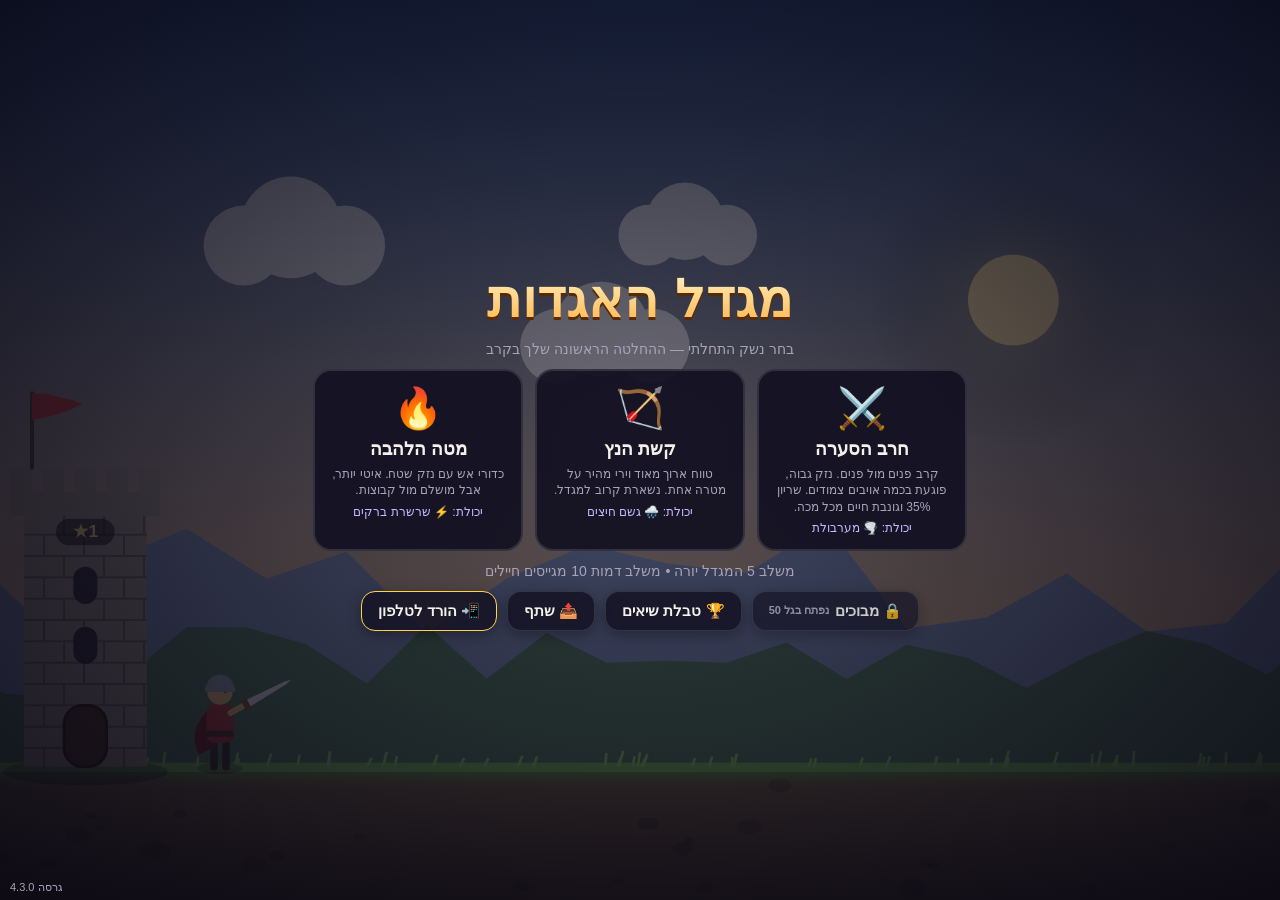
==== commit 56b26277: "v4.3.0 — משחק הקשת: מפות גדולות, בוסים קשים, בדיקת אבטחה Co-Authored-By: Claude Opus 5.5 <noreply@an" ====
--- a/index.html
+++ b/index.html
@@ -586,7 +586,7 @@
 var TD = (typeof globalThis !== 'undefined' ? globalThis : window).TD || {};
 (typeof globalThis !== 'undefined' ? globalThis : window).TD = TD;
 
-TD.VERSION = '4.2.0';
+TD.VERSION = '4.3.0';
 
 TD.CONFIG = {
   // מידות העולם הלוגי (המסך מותאם אוטומטית לכל טלפון)
@@ -3061,8 +3061,8 @@
  * ===================================================================== */
 TD.AR = TD.AR || {};
 TD.CONFIG.archer = {
-  stageExpHp: 1.03, stageExpDmg: 1.012,
-  W: 15, H: 9, gateX: 7, stagesPerWorld: 50, bossEvery: 10, worlds: 3,
+  stageExpHp: 1.045, stageExpDmg: 1.012,
+  W: 15, H: 13, gateX: 7, stagesPerWorld: 50, bossEvery: 10, worlds: 3,   // v4.3: חדר גבוה יותר מהמסך — המצלמה עוקבת (כמו Archero)
   hero: { r: 0.32, speed: 3.6, hp: 120, shield: 20, shieldDelay: 3, shieldRegen: 8, inv: 0.6, perLevelDmg: 0.05, perLevelHp: 6 },
   exp: { base: 10, growth: 1.2 },
   heartChance: 0.04, heartHeal: 0.15, devilChance: 0.2, devilFrom: 3,
@@ -3164,7 +3164,7 @@
 TD.AR.load = function (run) {
   var A = TD.CONFIG.archer;
   var s = { run: run, world: run.world, stage: run.stage, W: A.W, H: A.H, t: 0, events: [], over: false, won: false, paused: false,
-    phase: 'fight', gateOpen: false, enemies: [], bullets: [], shots: [], orbs: [], drops: [], nextId: 1, input: { x: 0, y: 0 },
+    phase: 'fight', gateOpen: false, enemies: [], bullets: [], shots: [], orbs: [], drops: [], marks: [], nextId: 1, input: { x: 0, y: 0 },
     fireCd: 0.1, cards: null, devil: null, pendingLevels: 0, stats: { kills: 0, dmg: 0, taken: 0 }, boss: false };
   s.rng = TD.makeRng((run.seed + run.world * 7919 + run.stage * 104729) >>> 0);
   var room = TD.AR.makeRoom(s);
@@ -3226,6 +3226,7 @@
 /* ---------- נזק לאויבים ---------- */
 TD.AR.damageEnemy = function (s, e, dmg, crit) {
   if (e.dead) return;
+  if (e.shieldT > 0) { TD.AR.emit(s, 'immune', { x: e.x, y: e.y }); return; }   // בוס במעבר שלב — חסין לרגע
   e.hp -= dmg; e.flash = 0.12; s.stats.dmg += dmg;
   TD.AR.emit(s, 'hit', { x: e.x, y: e.y, dmg: Math.round(dmg), crit: !!crit });
   if (e.hp <= 0) TD.AR.killEnemy(s, e);
@@ -3239,6 +3240,7 @@
   for (var i = 0; i < Math.min(gems, 12); i++) s.drops.push({ kind: 'gem', x: e.x + (s.rng() - 0.5) * 0.6, y: e.y + (s.rng() - 0.5) * 0.6, v: each, t: 0 });
   if (!e.boss && s.rng() < A.heartChance) s.drops.push({ kind: 'heart', x: e.x, y: e.y, t: 0 });
   if (e.split && !e.small) TD.AR.splitSlime(s, e);
+  if (e.boss && e.bossType === 1 && !e.small && TD.AR.BOSSES[1].split) TD.AR.bossSplit(s, e);
 };
 TD.AR.gainExp = function (s, v) {
   var run = s.run; run.exp += v;
@@ -3361,6 +3363,13 @@
     if (b.life <= 0 || TD.AR.wallAt(s, b.x, b.y)) { s.bullets.splice(i, 1); continue; }
     if (TD.AR.dist(b, h) < h.r + b.r) { TD.AR.hurtHero(s, b.dmg, 'bullet'); s.bullets.splice(i, 1); if (s.over) return; }
   }
+  // דקרים ברצפה (פוגעים רק בדמות)
+  if (TD.AR.tile(s, h.x, h.y) === '^' && TD.AR.spikesUp(s, h.x, h.y)) { TD.AR.hurtHero(s, 8 * TD.AR.scale(s).dmg, 'spikes'); if (s.over) return; }
+  // גשם מטאורים של הבוס
+  for (i = s.marks.length - 1; i >= 0; i--) {
+    var mk = s.marks[i]; mk.t -= dt;
+    if (mk.t <= 0) { TD.AR.emit(s, 'boom', { x: mk.x, y: mk.y, r: mk.r, meteor: true }); if (TD.AR.dist(mk, h) < mk.r + h.r * 0.4) { TD.AR.hurtHero(s, mk.dmg, 'meteor'); if (s.over) return; } s.marks.splice(i, 1); }
+  }
   // כדורי לייזר → פס לייזר
   for (i = s.orbs.length - 1; i >= 0; i--) {
     var L = s.orbs[i]; L.t += dt;
@@ -3392,7 +3401,7 @@
   if (s.pendingLevels > 0 && s.phase !== 'levelup') { TD.AR.openCards(s); return; }
   // החדר נוקה → השער נפתח
   if (!s.cleared && !s.enemies.length && !s.queue.length) {
-    s.cleared = true; s.gateOpen = true; s.phase = 'clear'; s.bullets = []; s.orbs = [];
+    s.cleared = true; s.gateOpen = true; s.phase = 'clear'; s.bullets = []; s.orbs = []; s.marks = [];
     TD.AR.emit(s, 'cleared', { stage: s.stage });
     TD.AR.maybeDevil(s);
   }
@@ -3570,37 +3579,52 @@
 
 /* ---------- חדרים ---------- */
 TD.AR.makeRoom = function (s) {
-  var A = TD.CONFIG.archer, W = A.W, H = A.H, boss = s.stage % A.bossEvery === 0;
+  // v4.3: חדרים גדולים בסגנון Archero — תבניות מעוצבות (סימטריות), אגמים/לבה, מסדרונות, איים ומלכודות דקרים
+  var A = TD.CONFIG.archer, W = A.W, H = A.H, boss = s.stage % A.bossEvery === 0, gx = A.gateX;
   s.boss = boss;
-  for (var tries = 0; tries < 30; tries++) {
-    var g = [];
-    for (var y = 0; y < H; y++) { g.push([]); for (var x = 0; x < W; x++) g[y].push(x === 0 || y === 0 || x === W - 1 || y === H - 1 ? '#' : ' '); }
-    g[0][A.gateX] = 'G';
-    var keep = function (x, y) { return (Math.abs(x - A.gateX) <= 1 && y <= 2) || (Math.abs(x - A.gateX) <= 1 && y >= H - 3); };
-    var pitCh = s.world === 1 ? 0.25 : s.world === 2 ? 0.4 : 0.5;
-    var shapes = [[[0, 0]], [[0, 0], [1, 0]], [[0, 0], [0, 1]], [[0, 0], [1, 0], [0, 1], [1, 1]], [[0, 0], [1, 0], [2, 0]], [[0, 0], [0, 1], [1, 1]]];
-    var k = boss ? 2 : 2 + Math.floor(s.rng() * 4);
-    for (var c = 0; c < k; c++) {
-      var sh = shapes[Math.floor(s.rng() * shapes.length)], ox = 1 + Math.floor(s.rng() * 6), oy = 1 + Math.floor(s.rng() * (H - 3)), ch = s.rng() < pitCh ? 'O' : '#';
-      if (boss) { sh = [[0, 0]]; ch = '#'; }
-      sh.forEach(function (p) {
-        var x1 = ox + p[0], y1 = oy + p[1];
-        [[x1, y1], [W - 1 - x1, y1]].forEach(function (q) { if (q[0] > 0 && q[0] < W - 1 && q[1] > 0 && q[1] < H - 1 && !keep(q[0], q[1])) g[q[1]][q[0]] = ch; });
-      });
-    }
-    // כל הרצפה מחוברת
-    var seen = {}, q = [[A.gateX, H - 2]], cnt = 0, floor = 0;
-    seen[A.gateX + ',' + (H - 2)] = 1;
+  var R = function (n) { return Math.floor(s.rng() * n); };
+  for (var tries = 0; tries < 40; tries++) {
+    var g = [], x, y;
+    for (y = 0; y < H; y++) { g.push([]); for (x = 0; x < W; x++) g[y].push(x === 0 || y === 0 || x === W - 1 || y === H - 1 ? '#' : ' '); }
+    g[0][gx] = 'G';
+    var keep = function (x, y) { return (Math.abs(x - gx) <= 1 && y <= 2) || (Math.abs(x - gx) <= 1 && y >= H - 3); };
+    var put = function (x, y, ch) { [[x, y], [W - 1 - x, y]].forEach(function (q) { if (q[0] > 0 && q[0] < W - 1 && q[1] > 0 && q[1] < H - 1 && !keep(q[0], q[1])) g[q[1]][q[0]] = ch; }); };
+    var rect = function (x0, y0, w, h, ch) { for (var yy = y0; yy < y0 + h; yy++) for (var xx = x0; xx < x0 + w; xx++) put(xx, yy, ch); };
+    var wet = s.world === 1 ? 0.45 : s.world === 2 ? 0.55 : 0.6, liquid = function () { return s.rng() < wet ? 'O' : '#'; };
+    if (boss) { [[3, 3], [3, H - 5], [5, 6]].forEach(function (p) { put(p[0], p[1], '#'); }); }
+    else {
+      var tpl = R(10), L = liquid();
+      if (tpl === 0) { for (y = 3; y < H - 3; y += 3) for (x = 2; x < 7; x += 3) put(x, y, '#'); }                                   // עמודים
+      else if (tpl === 1) { rect(5, Math.floor(H / 2) - 1, 2, 3, 'O'); put(gx, Math.floor(H / 2), 'O'); put(3, 3, '#'); put(3, H - 4, '#'); }   // אגם באמצע
+      else if (tpl === 2) { for (y = 3; y < H - 3; y++) if (y !== Math.floor(H / 2)) put(4, y, L); }                                    // שני מסדרונות
+      else if (tpl === 3) { for (x = 3; x <= gx - 1; x++) put(x, 4, '#'); put(3, 5, '#'); put(3, 6, '#'); rect(5, H - 5, 2, 1, L); }   // U הפוך
+      else if (tpl === 4) { for (var k = 0; k < 4; k++) rect(1 + R(5), 2 + R(H - 5), 2, 2, 'O'); }                                     // איים
+      else if (tpl === 5) { for (x = 4; x <= gx; x++) put(x, Math.floor(H / 2), '#'); for (y = 3; y <= H - 4; y++) if (Math.abs(y - Math.floor(H / 2)) > 1) put(gx - 3, y, '#'); }   // צלב
+      else if (tpl === 6) { for (x = 1; x <= 4; x++) put(x, 4, L); for (x = 4; x <= gx - 1; x++) put(x, H - 5, L); }                 // זיגזג
+      else if (tpl === 7) { rect(2, 2, 2, 2, L); rect(2, H - 4, 2, 2, L); rect(5, Math.floor(H / 2), 1, 1, '#'); }                       // פינות
+      else if (tpl === 8) { var ry = 4 + R(H - 8); for (x = 1; x <= gx; x++) if (x !== 3) put(x, ry, 'O'); }                            // נהר עם גשרים
+      else { for (y = 2; y < H - 3; y += 2) for (x = 2 + (y % 4 === 0 ? 1 : 0); x < gx; x += 3) put(x, y, '#'); }                         // לוח שחמט
+      for (var c = 0, extra = R(3); c < extra; c++) put(1 + R(6), 2 + R(H - 4), liquid());
+    }
+    // מלכודות דקרים (נכנסות בהדרגה)
+    var spikes = boss ? (s.world > 1 ? 4 : 0) : Math.min(10, Math.floor(Math.max(0, s.stage - 3) / 6) + (s.world - 1) * 2 + (s.stage > 3 ? R(3) : 0));
+    for (var sp = 0, guard = 0; sp < spikes && guard < 80; guard++) { var sx = 1 + R(gx), sy = 2 + R(H - 4); if (g[sy][sx] === ' ' && !keep(sx, sy)) { put(sx, sy, '^'); sp += 2; } }
+    // כל הרצפה מחוברת (דקרים = רצפה)
+    var walk = function (ch) { return ch === ' ' || ch === '^'; };
+    var seen = {}, q = [[gx, H - 2]], cnt = 0, floor = 0;
+    seen[gx + ',' + (H - 2)] = 1;
     for (var i = 0; i < q.length; i++) {
       cnt++;
-      [[1, 0], [-1, 0], [0, 1], [0, -1]].forEach(function (d) { var nx = q[i][0] + d[0], ny = q[i][1] + d[1]; if (!seen[nx + ',' + ny] && g[ny] && g[ny][nx] === ' ') { seen[nx + ',' + ny] = 1; q.push([nx, ny]); } });
-    }
-    for (y = 0; y < H; y++) for (x = 0; x < W; x++) if (g[y][x] === ' ') floor++;
-    if (cnt === floor && seen[A.gateX + ',1']) return { tiles: g };
+      [[1, 0], [-1, 0], [0, 1], [0, -1]].forEach(function (d) { var nx = q[i][0] + d[0], ny = q[i][1] + d[1]; if (!seen[nx + ',' + ny] && g[ny] && walk(g[ny][nx])) { seen[nx + ',' + ny] = 1; q.push([nx, ny]); } });
+    }
+    for (y = 0; y < H; y++) for (x = 0; x < W; x++) if (walk(g[y][x])) floor++;
+    if (cnt === floor && seen[gx + ',1']) return { tiles: g };
   }
   var e = []; for (y = 0; y < H; y++) { e.push([]); for (x = 0; x < W; x++) e[y].push(x === 0 || y === 0 || x === W - 1 || y === H - 1 ? '#' : ' '); }
-  e[0][A.gateX] = 'G'; return { tiles: e };
-};
+  e[0][gx] = 'G'; return { tiles: e };
+};
+TD.AR.spikesUp = function (s, x, y) { var ph = (s.t + ((Math.floor(x) * 7 + Math.floor(y) * 3) % 5) * 0.37) % 2.6; return ph < 1.0; };
+TD.AR.spikesWarn = function (s, x, y) { var ph = (s.t + ((Math.floor(x) * 7 + Math.floor(y) * 3) % 5) * 0.37) % 2.6; return ph > 2.15; };
 
 /* ---------- מפלצות ---------- */
 TD.AR.ENEMIES = {
@@ -3616,12 +3640,15 @@
 TD.AR.UNLOCK = { bat: 1, archer: 2, slime: 4, skeleton: 6, mage: 8, laser: 11, charger: 14 };
 // v4.2: האויבים חכמים יותר ככל שהשלב עולה (0–6)
 TD.AR.tier = function (s) { return Math.min(4, Math.floor((s.stage - 1) / 10)) + Math.round((s.world - 1) * Math.min(1, (s.stage - 1) / 15)); };
+// v4.3: בוסים קשים בהרבה — מתקפות חדשות (ספירלה, גשם מטאורים, הסתערות משולשת, צלב לייזר, השתגרות), זעם מתחת ל-50%,
+// ובוס העולם עם 3 שלבים (ב-66% וב-33%: הפסקה קצרה, גל הדף וזימון, ומתקפות חדשות ומהירות יותר)
 TD.AR.BOSSES = {
-  1: { name: 'מלך הג׳לי', moves: ['charge', 'summon', 'charge', 'ring'] },
-  2: { name: 'המכשף הגדול', moves: ['ring', 'spread', 'ring', 'summon'] },
-  3: { name: 'עין הלייזר', moves: ['laser', 'ring', 'laser', 'spread'] },
-  4: { name: 'החיה המסתערת', moves: ['charge', 'spread', 'charge', 'laser'] },
-  5: { name: 'שליט העולם', moves: ['ring', 'laser', 'charge', 'summon', 'spread', 'laser'] }
+  1: { name: 'מלך הג׳לי', hp: 0.85, moves: ['charge', 'rain', 'summon', 'charge', 'ring'], split: true },
+  2: { name: 'המכשף הגדול', hp: 2.3, moves: ['ring', 'spiral', 'blink', 'spread', 'rain', 'summon'] },
+  3: { name: 'עין הלייזר', hp: 3.1, moves: ['laser', 'ring', 'laserX', 'spiral', 'blink', 'laser'] },
+  4: { name: 'החיה המסתערת', hp: 3.2, moves: ['triple', 'spread', 'rain', 'triple', 'ring'] },
+  5: { name: 'שליט העולם', hp: 7.0, moves: ['ring', 'laser', 'charge', 'summon', 'spread'],
+    phase2: ['spiral', 'rain', 'triple', 'laserX', 'ring', 'summon'], phase3: ['spiral', 'laserX', 'rain', 'triple', 'blink', 'spiral', 'ring', 'summon'] }
 };
 TD.AR.scale = function (s) {
   var A = TD.CONFIG.archer, wm = A.worldMul[s.world] || A.worldMul[3];
@@ -3653,19 +3680,20 @@
 TD.AR.spawnWave = function (s) {
   s.queue = []; s.queueT = 1;
   if (s.boss) {
-    var A = TD.CONFIG.archer, b = TD.AR.makeEnemy(s, 'boss', A.gateX + 0.5, 2.5), bi = Math.min(5, s.stage / A.bossEvery);
-    b.boss = true; b.bossType = bi; b.name = TD.AR.BOSSES[bi].name; b.moves = TD.AR.BOSSES[bi].moves; b.mi = 0; b.moveT = 1.5;
-    var bm = [0, 0.7, 1.0, 1.25, 1.5, 2.2][bi]; b.hp *= bm; b.maxHp = b.hp;
+    var A = TD.CONFIG.archer, b = TD.AR.makeEnemy(s, 'boss', A.gateX + 0.5, Math.round(A.H * 0.35) + 0.5), bi = Math.min(5, s.stage / A.bossEvery);
+    var BD = TD.AR.BOSSES[bi];
+    b.boss = true; b.bossType = bi; b.name = BD.name; b.moves = BD.moves; b.mi = 0; b.moveT = 1.5; b.phase = 1;
+    var dm = [0, 0.8, 1.0, 1.1, 1.2, 1.3][bi]; b.hp *= BD.hp; b.maxHp = b.hp; b.dmg *= dm; b.contact *= dm;
     s.enemies.push(b);
     return;
   }
   var avail = Object.keys(TD.AR.UNLOCK).filter(function (k) { return s.stage >= (s.world > 1 ? Math.ceil(TD.AR.UNLOCK[k] * 0.5) : TD.AR.UNLOCK[k]); });
-  var n = Math.min(14, 4 + Math.floor(s.stage / 4) + (s.world - 1)), list = [];
+  var n = Math.min(18, 5 + Math.floor(s.stage / 3.5) + (s.world - 1)), list = [];
   for (var i = 0; i < n; i++) {
     var newest = avail.filter(function (k) { return s.world === 1 && TD.AR.UNLOCK[k] === Math.max.apply(null, avail.map(function (q) { return TD.AR.UNLOCK[q]; })) && s.stage - TD.AR.UNLOCK[k] < 3; });
     list.push(i === 0 && newest.length ? newest[0] : avail[Math.floor(s.rng() * avail.length)]);
   }
-  var first = Math.max(2, Math.ceil(n * 0.6));
+  var first = Math.max(3, Math.ceil(n * 0.5));
   TD.AR.spawnGroup(s, list.slice(0, first));
   var rest = list.slice(first);
   while (rest.length) s.queue.push(rest.splice(0, 3));
@@ -3759,7 +3787,7 @@
     case 'flank':                                                   // שלד משתכפל: עוקף מהצדדים בזיגזג אקראי ומתקרב עד פגיעה
       var tf = TD.AR.tier(s), fc = TD.AR.flankDir(s, e, dt, 1.6 + 0.2 * tf);
       TD.AR.move(s, e, fc.x * e.speed * dt, fc.y * e.speed * dt, 'enemy'); e.face = Math.atan2(fc.y, fc.x);
-      if (!e.small) {
+      if (!e.small && !e.summoned) {
         e.cloneT = (e.cloneT == null ? 2.5 : e.cloneT) - dt;
         var cap = 2 + tf, cnt = s.enemies.filter(function (q) { return q.kind === 'skeleton' && !q.dead; }).length;
         if (e.cloneT <= 0) { e.cloneT = Math.max(1.4, 5 - 0.6 * tf) * (0.85 + s.rng() * 0.3); if (cnt < cap) TD.AR.cloneSkeleton(s, e); }
@@ -3815,25 +3843,73 @@
   }
 };
 TD.AR.bossAI = function (s, e, dt, ang) {
-  var d = TD.AR.ENEMIES.boss, h = s.hero;
+  var d = TD.AR.ENEMIES.boss, h = s.hero, BD = TD.AR.BOSSES[e.bossType] || TD.AR.BOSSES[1], hp = e.hp / e.maxHp;
+  // שלבי בוס העולם
+  if (e.bossType === 5 && !e.small) {
+    var want = hp < 0.33 ? 3 : hp < 0.66 ? 2 : 1;
+    if (want > e.phase) {
+      e.phase = want; e.moves = want === 2 ? BD.phase2 : BD.phase3; e.mi = 0; e.state = 'idle'; e.spiralT = 0; e.charges = 0;
+      e.shieldT = 1.4; e.moveT = 1.6;
+      for (var r0 = 0; r0 < 28; r0++) TD.AR.shoot(s, e, r0 * Math.PI * 2 / 28, d.bullet * 0.75, e.dmg, 0.17);
+      TD.AR.spawnGroup(s, want === 2 ? ['skeleton', 'bat', 'bat'] : ['charger', 'skeleton', 'mage']);
+      TD.AR.emit(s, 'bossPhase', { phase: want, x: e.x, y: e.y });
+    }
+  }
+  if (e.ring2 > 0 && (e.ring2 -= dt) <= 0) { for (var r2 = 0; r2 < 18; r2++) TD.AR.shoot(s, e, (r2 + 0.5) * Math.PI * 2 / 18 + e.t, d.bullet * 0.7, e.dmg, 0.16); }
+  if (e.shieldT > 0) { e.shieldT -= dt; return; }
   if (e.state === 'wind') { e.st -= dt; if (e.st <= 0) { e.state = 'dash'; e.st = 1.3; } return; }
   if (e.state === 'dash') {
-    e.st -= dt; var ox = e.x, oy = e.y; TD.AR.move(s, e, Math.cos(e.cang) * 9 * dt, Math.sin(e.cang) * 9 * dt, 'enemy');
-    if (e.st <= 0 || (e.x === ox && e.y === oy)) { e.state = 'idle'; TD.AR.emit(s, 'thud', { x: e.x, y: e.y, boss: true }); }
+    var ox = e.x, oy = e.y, sp = 9 + (e.phase - 1) * 1.5;
+    if (e.phase >= 2 || (e.bossType === 4 && e.hp < e.maxHp * 0.5)) { var w2 = Math.atan2(h.y - e.y, h.x - e.x), df = Math.atan2(Math.sin(w2 - e.cang), Math.cos(w2 - e.cang)), tr = 1.4 * dt; e.cang += Math.max(-tr, Math.min(tr, df)); }
+    e.st -= dt; TD.AR.move(s, e, Math.cos(e.cang) * sp * dt, Math.sin(e.cang) * sp * dt, 'enemy');
+    if (e.st <= 0 || (e.x === ox && e.y === oy)) {
+      e.state = 'idle'; TD.AR.emit(s, 'thud', { x: e.x, y: e.y, boss: true });
+      if (e.x === ox && e.y === oy) for (var sh = 0; sh < 10; sh++) TD.AR.shoot(s, e, sh * Math.PI / 5, d.bullet * 0.7, e.dmg * 0.8, 0.14);   // נתקע בקיר → רסיסים
+      if (e.charges > 0) { e.charges--; e.state = 'wind'; e.st = 0.38; e.cang = Math.atan2(h.y - e.y, h.x - e.x); TD.AR.emit(s, 'windup', { boss: true }); }
+    }
     return;
   }
-  var c = TD.AR.chaseDir(s, e); if (TD.AR.dist(e, h) > 2.5) TD.AR.move(s, e, c.x * e.speed * dt, c.y * e.speed * dt, 'enemy');
+  if (e.spiralT > 0) {                                         // ספירלת כדורים
+    e.spiralT -= dt; e.spAcc = (e.spAcc || 0) + dt;
+    var arms = e.phase >= 3 ? 4 : e.bossType === 5 || hp < 0.5 ? 3 : 2;
+    while (e.spAcc > 0.1) { e.spAcc -= 0.1; e.spAng = (e.spAng || 0) + 0.31; for (var a = 0; a < arms; a++) TD.AR.shoot(s, e, e.spAng + a * Math.PI * 2 / arms, d.bullet * 0.8, e.dmg, 0.15); }
+    return;
+  }
+  var c = TD.AR.chaseDir(s, e); if (TD.AR.dist(e, h) > 2.5) TD.AR.move(s, e, c.x * e.speed * (1 + 0.15 * (e.phase - 1)) * dt, c.y * e.speed * dt, 'enemy');
   e.face = ang;
   e.moveT -= dt;
   if (e.moveT > 0) return;
-  var mv = e.moves[e.mi++ % e.moves.length], rage = e.hp < e.maxHp * 0.5 ? 1 : 0;
-  e.moveT = (2.2 - rage * 0.5) * (0.9 + s.rng() * 0.2);
+  var mv = e.moves[e.mi++ % e.moves.length], rage = hp < 0.5 ? 1 : 0;
+  var pace = e.bossType === 5 ? [1, 1, 0.75, 0.55][e.phase] : rage ? 0.7 : 1;
+  e.moveT = 1.9 * pace * (0.9 + s.rng() * 0.2);
   TD.AR.emit(s, 'bossMove', { move: mv });
-  if (mv === 'ring') { var n = 12 + rage * 6; for (var i = 0; i < n; i++) TD.AR.shoot(s, e, i * Math.PI * 2 / n + e.t, d.bullet * 0.85, e.dmg, 0.16); }
-  else if (mv === 'spread') { for (var j = 0; j < 5 + rage * 2; j++) TD.AR.shoot(s, e, ang + (j - (4 + rage * 2) / 2) * 0.22, d.bullet, e.dmg, 0.15); }
-  else if (mv === 'laser') { TD.AR.laserPair(s, e); if (rage) TD.AR.laserPair(s, e, Math.PI / 2); }
-  else if (mv === 'charge') { e.state = 'wind'; e.st = 0.7; e.cang = ang; TD.AR.emit(s, 'windup', { boss: true }); }
-  else if (mv === 'summon') { var kinds = s.world === 1 ? ['bat', 'bat'] : ['bat', 'slime', 'archer']; if (s.enemies.length < 7) TD.AR.spawnGroup(s, kinds.slice(0, 2 + rage)); }
+  var big = rage || e.phase > 1 ? 1 : 0;
+  if (mv === 'ring') { var n = 14 + big * 8 + (e.phase >= 3 ? 6 : 0); for (var i = 0; i < n; i++) TD.AR.shoot(s, e, i * Math.PI * 2 / n + e.t, d.bullet * 0.85, e.dmg, 0.16); if (big) e.ring2 = 0.35; }
+  else if (mv === 'spread') { var m = 5 + big * 4; for (var j = 0; j < m; j++) TD.AR.shoot(s, e, ang + (j - (m - 1) / 2) * 0.18, d.bullet * (1 + 0.15 * big), e.dmg, 0.15); }
+  else if (mv === 'laser') { TD.AR.laserPair(s, e); if (big) TD.AR.laserPair(s, e, Math.PI / 2); }
+  else if (mv === 'laserX') { TD.AR.laserPair(s, e); TD.AR.laserPair(s, e, Math.PI / 2); TD.AR.laserPair(s, e, Math.PI / 4); if (e.phase >= 3) TD.AR.laserPair(s, e, -Math.PI / 4); }
+  else if (mv === 'charge') { e.state = 'wind'; e.st = 0.6; e.cang = ang; e.charges = big; TD.AR.emit(s, 'windup', { boss: true }); }
+  else if (mv === 'triple') { e.state = 'wind'; e.st = 0.55; e.cang = ang; e.charges = 2 + big; TD.AR.emit(s, 'windup', { boss: true }); }
+  else if (mv === 'spiral') { e.spiralT = 2.4 + 0.6 * big; e.spAcc = 0; }
+  else if (mv === 'rain') {                                    // גשם מטאורים — עיגולים אדומים על הרצפה, מתפוצצים אחרי רגע
+    var cnt = 6 + big * 4 + (e.phase >= 3 ? 4 : 0);
+    for (var k = 0; k < cnt; k++) { var rx = h.x + (k ? (s.rng() - 0.5) * 5 : 0), ry = h.y + (k ? (s.rng() - 0.5) * 4 : 0); if (!TD.AR.wallAt(s, rx, ry)) s.marks.push({ x: rx, y: ry, r: 0.8, t: 0.95 + k * 0.06, max: 0.95 + k * 0.06, dmg: e.dmg * 1.3 }); }
+  }
+  else if (mv === 'blink') {                                   // השתגרות לצד השני של החדר + טבעת
+    var p = TD.AR.spawnPoint(s, 5); TD.AR.emit(s, 'blink', { x: e.x, y: e.y }); e.x = p.x; e.y = p.y; e.moveT *= 0.6;
+    for (var b2 = 0; b2 < 12; b2++) TD.AR.shoot(s, e, b2 * Math.PI / 6, d.bullet * 0.7, e.dmg, 0.15);
+  }
+  else if (mv === 'summon') { var kinds = s.world === 1 ? ['bat', 'slime', 'bat', 'archer'] : ['skeleton', 'slime', 'archer', 'charger']; if (s.enemies.length < 7 + e.phase) { var before = s.enemies.length; TD.AR.spawnGroup(s, kinds.slice(0, 2 + big + (e.phase >= 3 ? 1 : 0))); for (var sm = before; sm < s.enemies.length; sm++) s.enemies[sm].summoned = true; } }
+};
+TD.AR.bossSplit = function (s, e) {                             // מלך הג׳לי מתפצל לשני נסיכים
+  for (var i = 0; i < 2; i++) {
+    var c = TD.AR.makeEnemy(s, 'boss', e.x + (i ? 0.6 : -0.6), e.y);
+    if (TD.AR.hitsSolid(s, c.x, c.y, 0.5, 'enemy')) { c.x = e.x; c.y = e.y; }
+    c.boss = true; c.small = true; c.bossType = 1; c.name = 'נסיך הג׳לי'; c.moves = ['charge', 'ring', 'rain']; c.mi = i; c.moveT = 1 + i; c.phase = 1;
+    c.r = 0.5; c.hp = c.maxHp = e.maxHp * 0.3; c.exp = e.exp * 0.3; c.dmg = e.dmg; c.contact = e.contact * 0.8; c.spawnT = 0.3;
+    s.enemies.push(c);
+  }
+  TD.AR.emit(s, 'bossSplit', { x: e.x, y: e.y });
 };
 
 /* =====================================================================
@@ -6513,9 +6589,18 @@
     2: { bg: '#071019', grass: ['#cfe4f0', '#d9ecf6', '#c4dcea'], dirt: '#a9c8da', top: ['#e9f8ff', '#9ccbe4'], face: '#5d8eac', faceHi: '#8fbfda', pitA: '#06182a', pitB: '#0f3a5c', pitEdge: '#f2fbff', amb: 'snow', tint: '#dff6ff', bat: ['#2c6f9a', '#7fd0f5'], bullet: ['#e9fbff', '#5fc8ff'] },
     3: { bg: '#120404', grass: ['#3a2220', '#3f2522', '#351e1b'], dirt: '#1c0d0b', top: ['#4a1d18', '#210907'], face: '#4c140d', faceHi: '#7a2a18', pitA: '#ff7a1a', pitB: '#b31d00', pitEdge: '#2a0d08', amb: 'ember', tint: '#ffb27a', bat: ['#8a1a12', '#e0442c'], bullet: ['#ffe08a', '#ff3a1a'] }
   };
-  R.layout = function (cw, ch) {
-    var A = TD.CONFIG.archer, top = 48, ts = Math.max(14, Math.min(72, Math.floor(Math.min((cw - 24) / A.W, (ch - top - 10) / A.H))));
-    return { ts: ts, ox: Math.round((cw - A.W * ts) / 2), oy: Math.round(top + (ch - top - 10 - A.H * ts) / 2) };
+  // v4.3: החדר גבוה מהמסך — המצלמה עוקבת אחרי הדמות בגובה (כמו Archero)
+  var cam = { y: null };
+  R.layout = function (cw, ch, s) {
+    var A = TD.CONFIG.archer, top = 48, visH = ch - top - 8, ts = Math.max(14, Math.min(72, Math.floor(Math.min((cw - 24) / A.W, visH / 8.6))));
+    var roomH = A.H * ts, ox = Math.round((cw - A.W * ts) / 2), oy;
+    if (roomH <= visH) oy = Math.round(top + (visH - roomH) / 2);
+    else {
+      var want = s ? s.hero.y * ts - visH * 0.55 : 0; want = Math.max(-ts * 0.6, Math.min(roomH - visH + 4, want));
+      cam.y = cam.y == null || !s ? want : cam.y + (want - cam.y) * 0.12;
+      oy = Math.round(top - cam.y);
+    }
+    return { ts: ts, ox: ox, oy: oy, top: top, visH: visH };
   };
   function hash(x, y, k) { var h = (x * 374761393 + y * 668265263 + (k || 0) * 2147483647) | 0; h = (h ^ (h >>> 13)) * 1274126177; return ((h ^ (h >>> 16)) >>> 0) / 4294967296; }
   function circ(c, x, y, r, col) { c.fillStyle = col; c.beginPath(); c.arc(x, y, Math.max(0.1, r), 0, TAU); c.fill(); }
@@ -6562,6 +6647,11 @@
           c.strokeStyle = 'rgba(255,90,20,0.55)'; c.lineWidth = 1.4; c.beginPath(); var cx0 = px + hash(x, y, 9) * ts, cy0 = py + hash(y, x, 9) * ts; c.moveTo(cx0, cy0);
           for (k = 0; k < 3; k++) { cx0 += (hash(x, k, y) - 0.5) * ts * 0.5; cy0 += (hash(k, y, x) - 0.3) * ts * 0.4; c.lineTo(cx0, cy0); } c.stroke();
         }
+      }
+      if (t === '^') {     // לוח מלכודת דקרים
+        c.fillStyle = s.world === 2 ? '#8fa9ba' : s.world === 3 ? '#3a3236' : '#6a6458'; c.fillRect(px + ts * 0.08, py + ts * 0.08, ts * 0.84, ts * 0.84);
+        c.strokeStyle = 'rgba(0,0,0,0.5)'; c.lineWidth = 1.2; c.strokeRect(px + ts * 0.08, py + ts * 0.08, ts * 0.84, ts * 0.84);
+        for (var hy2 = 0; hy2 < 3; hy2++) for (var hx2 = 0; hx2 < 3; hx2++) circ(c, px + ts * (0.27 + hx2 * 0.23), py + ts * (0.27 + hy2 * 0.23), ts * 0.05, 'rgba(0,0,0,0.6)');
       }
       if (t === 'O') {     // שפת הבור
         c.fillStyle = th.pitEdge; c.fillRect(px + 1, py + 1, ts - 2, ts - 2);
@@ -6906,11 +6996,12 @@
 
   /* ================= ציור ראשי ================= */
   R.draw = function (ctx, s, view) {
-    var dpr = view.dpr, cw = ctx.canvas.width / dpr, ch = ctx.canvas.height / dpr, L = R.layout(cw, ch), ts = L.ts, th = TH[s.world] || TH[1];
+    var dpr = view.dpr, cw = ctx.canvas.width / dpr, ch = ctx.canvas.height / dpr, L = R.layout(cw, ch, s), ts = L.ts, th = TH[s.world] || TH[1];
     var now = performance.now() / 1000, dt = Math.min(0.05, Math.max(0, now - (lastT || now))); lastT = now;
     var T = s.t, shake = s.shakeT > 0 ? (s.shakeT -= dt, s.shakeT * 16) : 0, ox = L.ox + (shake ? (Math.random() - 0.5) * shake : 0), oy = L.oy + (shake ? (Math.random() - 0.5) * shake : 0);
     ctx.setTransform(dpr, 0, 0, dpr, 0, 0);
     ctx.fillStyle = th.bg; ctx.fillRect(0, 0, cw, ch);
+    ctx.save(); ctx.beginPath(); ctx.rect(0, L.top - 6, cw, L.visH + 14); ctx.clip();
     // חדר שמור
     var key = [s.world, s.stage, s.run.seed, ts, dpr].join(':');
     if (cache.key !== key || !cache.cv) { cache.key = key; cache.cv = buildRoom(s, th, ts, dpr); }
@@ -6921,6 +7012,23 @@
       var px = ox + x * ts + ts / 2, py = oy + y * ts + ts / 2;
       if (s.world === 3) { radial(ctx, px, py, ts * (0.5 + 0.05 * Math.sin(T * 3 + x)), 'rgba(255,200,80,0.9)', 'rgba(255,60,0,0.15)'); circ(ctx, px + Math.sin(T * 1.3 + y) * ts * 0.15, py + Math.cos(T + x) * ts * 0.12, ts * 0.06, 'rgba(255,240,180,0.9)'); }
       else { radial(ctx, px, py, ts * 0.4, th.pitB, th.pitA); ctx.strokeStyle = 'rgba(255,255,255,' + (s.world === 2 ? 0.35 : 0.22) + ')'; ctx.lineWidth = 1; ctx.beginPath(); ctx.ellipse(px, py, ts * (0.15 + 0.1 * ((T * 0.5 + x * 0.3) % 1)), ts * (0.08 + 0.05 * ((T * 0.5 + x * 0.3) % 1)), 0, 0, TAU); ctx.stroke(); }
+    }
+    // דקרים
+    for (y = 0; y < s.H; y++) for (x = 0; x < s.W; x++) if (s.tiles[y][x] === '^') {
+      var sx0 = ox + x * ts, sy0 = oy + y * ts, upS = TD.AR.spikesUp(s, x, y), wrn = TD.AR.spikesWarn(s, x, y);
+      if (wrn) { ctx.fillStyle = 'rgba(255,60,40,' + (0.2 + 0.2 * Math.sin(T * 30)) + ')'; ctx.fillRect(sx0 + ts * 0.08, sy0 + ts * 0.08, ts * 0.84, ts * 0.84); }
+      if (upS) for (var sy2 = 0; sy2 < 3; sy2++) for (var sx2 = 0; sx2 < 3; sx2++) {
+        var bx3 = sx0 + ts * (0.27 + sx2 * 0.23), by3 = sy0 + ts * (0.3 + sy2 * 0.23);
+        ctx.fillStyle = lgrad(ctx, bx3 - ts * 0.07, 0, bx3 + ts * 0.07, 0, '#f2f4f8', '#7a808a'); ctx.beginPath(); ctx.moveTo(bx3 - ts * 0.07, by3 + ts * 0.04); ctx.lineTo(bx3, by3 - ts * 0.17); ctx.lineTo(bx3 + ts * 0.07, by3 + ts * 0.04); ctx.fill();
+      }
+    }
+    // מטאורים (גשם הבוס) — עיגול מסומן שמתמלא
+    for (i = 0; i < s.marks.length; i++) {
+      var mk = s.marks[i], mx = ox + mk.x * ts, my = oy + mk.y * ts, mr = mk.r * ts, prg = 1 - mk.t / mk.max;
+      ctx.fillStyle = 'rgba(255,40,20,' + (0.12 + prg * 0.25) + ')'; ctx.beginPath(); ctx.ellipse(mx, my, mr, mr * 0.75, 0, 0, TAU); ctx.fill();
+      ctx.strokeStyle = 'rgba(255,80,40,0.9)'; ctx.lineWidth = 2; ctx.beginPath(); ctx.ellipse(mx, my, mr, mr * 0.75, 0, 0, TAU); ctx.stroke();
+      ctx.fillStyle = 'rgba(255,120,40,0.45)'; ctx.beginPath(); ctx.ellipse(mx, my, mr * prg, mr * 0.75 * prg, 0, 0, TAU); ctx.fill();
+      var fall = (1 - prg) * ts * 4; radial(ctx, mx, my - fall, ts * 0.22, 'rgba(255,230,140,0.95)', 'rgba(255,90,20,0)'); circ(ctx, mx, my - fall, ts * 0.1, '#fff2c0');
     }
     // שער
     var gx = ox + TD.CONFIG.archer.gateX * ts, gy = oy;
@@ -6974,15 +7082,25 @@
     ctx.save(); ctx.beginPath(); ctx.rect(ox - ts, oy - ts, s.W * ts + ts * 2, s.H * ts + ts * 2); ctx.clip();
     ents.forEach(function (q) { if (q.hero) drawHero(ctx, s, ts, ox, oy, T, th); else drawEnemy(ctx, s, q.e, th, ts, ox, oy, T); });
     ctx.restore();
+    // בוס חסין במעבר שלב
+    s.enemies.forEach(function (e) { if (e.boss && e.shieldT > 0) { var bx4 = ox + e.x * ts, by4 = oy + e.y * ts; ctx.strokeStyle = 'rgba(255,220,120,' + (0.5 + 0.3 * Math.sin(T * 20)) + ')'; ctx.lineWidth = 3; ctx.beginPath(); ctx.arc(bx4, by4, e.r * ts * 1.9, 0, TAU); ctx.stroke(); radial(ctx, bx4, by4, e.r * ts * 2, 'rgba(255,220,120,0.25)', 'rgba(255,220,120,0)'); } });
     for (i = 0; i < s.shots.length; i++) drawShot(ctx, s, s.shots[i], ts, ox, oy, T);
     for (i = 0; i < s.bullets.length; i++) drawBullet(ctx, s.bullets[i], ts, ox, oy, th);
     drawFx(ctx, s, ts, ox, oy, dt);
+    ctx.restore();
+    // מפלצות מחוץ למסך — חצים בקצה
+    s.enemies.forEach(function (e) {
+      var ey = oy + e.y * ts, ex = ox + e.x * ts, up = ey < L.top + 4, dn = ey > L.top + L.visH - 4;
+      if (!up && !dn) return;
+      var ay = up ? L.top + 10 : L.top + L.visH - 6, sgn = up ? -1 : 1;
+      ctx.fillStyle = e.boss ? 'rgba(255,200,60,0.95)' : 'rgba(255,70,60,0.9)'; ctx.beginPath(); ctx.moveTo(ex, ay + sgn * 7); ctx.lineTo(ex - 7, ay - sgn * 3); ctx.lineTo(ex + 7, ay - sgn * 3); ctx.closePath(); ctx.fill(); outline(ctx, 1);
+    });
     ambient(ctx, s, th, L, cw, ch, dt, T);
     vignette(ctx, cw, ch, dpr, s.world === 3 ? 'rgba(40,0,0,0.55)' : s.world === 2 ? 'rgba(0,10,25,0.45)' : 'rgba(0,8,0,0.5)');
     // חיים של הבוס
     var boss = s.enemies.find(function (e) { return e.boss; });
     if (boss) {
-      var bw = Math.min(cw * 0.5, 380), bx0 = (cw - bw) / 2, by0 = oy + 6, pct = Math.max(0, boss.hp / boss.maxHp);
+      var bw = Math.min(cw * 0.5, 380), bx0 = (cw - bw) / 2, by0 = L.top + L.visH - 30, pct = Math.max(0, boss.hp / boss.maxHp);
       ctx.fillStyle = 'rgba(0,0,0,0.7)'; ctx.fillRect(bx0 - 3, by0 - 3, bw + 6, 14);
       ctx.fillStyle = lgrad(ctx, bx0, 0, bx0 + bw, 0, '#ff7a5a', '#c0201a'); ctx.fillRect(bx0, by0, bw * pct, 8);
       ctx.fillStyle = 'rgba(255,255,255,0.3)'; ctx.fillRect(bx0, by0, bw * pct, 3);
@@ -8292,7 +8410,11 @@
         case 'devil': SFX.alarm(); U().toast('😈 השטן מחכה בחדר...'); break;
         case 'devilDeal': SFX.boss(); break;
         case 'revive': SFX.ability(); U().banner('👼 קמת לתחייה!', ''); break;
-        case 'boom': fx(s, 'ring', d.x, d.y, { col: '200,140,255', r: d.r }); break;
+        case 'boom': if (d.meteor) { fx(s, 'ring', d.x, d.y, { col: '255,140,40', r: d.r * 1.2 }); fx(s, 'p', d.x, d.y, { n: 10, col: '#ffb347', v: 3 }); fx(s, 'smoke', d.x, d.y, { n: 4, col: '80,60,50' }); s.shakeT = Math.max(s.shakeT || 0, 0.08); } else fx(s, 'ring', d.x, d.y, { col: '200,140,255', r: d.r }); break;
+        case 'bossPhase': U().banner(d.phase === 3 ? '🔥 השלב האחרון!' : '⚠️ שלב ' + d.phase, 'הבוס התעצבן'); SFX.boss(); s.shakeT = 0.7; fx(s, 'ring', d.x, d.y, { col: '255,200,80', r: 3 }); vibrate(200); break;
+        case 'bossSplit': U().banner('👑👑 הוא התפצל!', 'שני נסיכי ג׳לי'); SFX.alarm(); break;
+        case 'blink': fx(s, 'smoke', d.x, d.y, { n: 10, col: '150,90,220' }); SFX.zap(); break;
+        case 'immune': if (Math.random() < 0.2) fx(s, 'text', d.x, d.y - 0.6, { txt: 'חסין!', col: '#ffd75a' }); break;
         case 'windup': if (d.boss) SFX.alarm(); break;
         case 'laser': SFX.zap(); break;
         case 'thud': if (d.boss) s.shakeT = 0.3; break;
@@ -8585,7 +8707,7 @@
       return navigator.share(data).then(function () { return 'native'; }, function (e) { return e && e.name === 'AbortError' ? 'cancel' : S.share(s, 'whatsapp'); });
     }
     if (how === 'copy') return S.copy(text).then(function (ok) { return ok ? 'copy' : 'fail'; });
-    try { window.open('https://wa.me/?text=' + encodeURIComponent(text), '_blank'); return Promise.resolve('whatsapp'); }
+    try { window.open('https://wa.me/?text=' + encodeURIComponent(text), '_blank', 'noopener'); return Promise.resolve('whatsapp'); }
     catch (e) { return S.copy(text).then(function (ok) { return ok ? 'copy' : 'fail'; }); }
   };
   S.copy = function (text) {
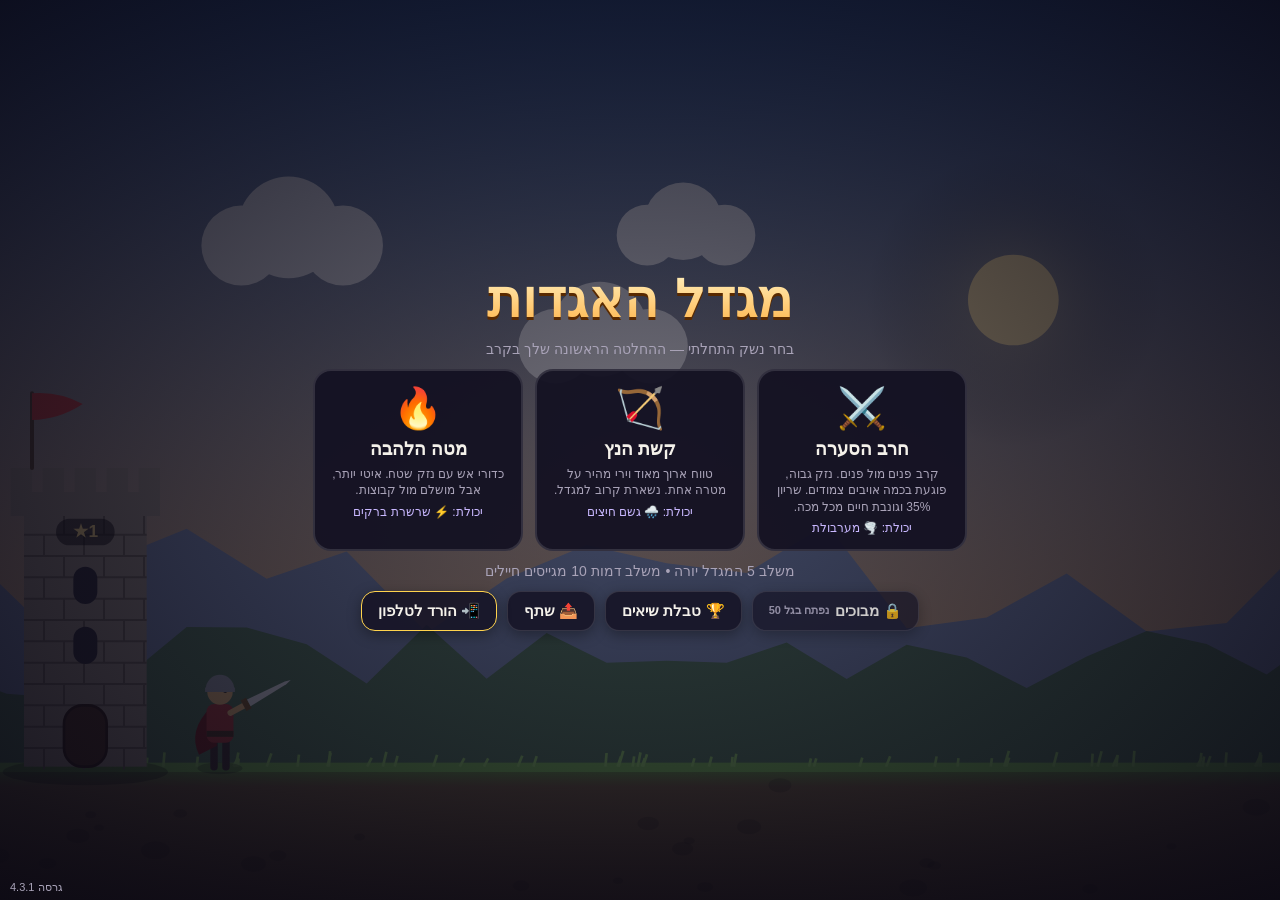
==== commit e33b5029: "v4.3.1 — טווח ירי לנשק במשחק הקשת Co-Authored-By: Claude Opus 5.5 <noreply@anthropic.com> Claude-Ses" ====
--- a/index.html
+++ b/index.html
@@ -586,7 +586,7 @@
 var TD = (typeof globalThis !== 'undefined' ? globalThis : window).TD || {};
 (typeof globalThis !== 'undefined' ? globalThis : window).TD = TD;
 
-TD.VERSION = '4.3.0';
+TD.VERSION = '4.3.1';
 
 TD.CONFIG = {
   // מידות העולם הלוגי (המסך מותאם אוטומטית לכל טלפון)
@@ -3120,7 +3120,7 @@
   var A = TD.CONFIG.archer, run = s.run, H = A.hero, I = TD.AR.ITEMS, R = A.rarities, u = run.ups, dv = run.devil, h = s.hero;
   var w = run.items.weapon, wd = I.weapon[w.type], wm = R[w.rar].mult;
   var st = {
-    dmg: wd.dmg * wm * (1 + H.perLevelDmg * (run.level - 1)), rate: wd.rate, projSpeed: wd.speed, kind: w.type,
+    dmg: wd.dmg * wm * (1 + H.perLevelDmg * (run.level - 1)), rate: wd.rate, projSpeed: wd.speed, kind: w.type, range: wd.range * (1 + 0.2 * (u.range || 0)),
     front: 1 + (u.multishot || 0), diag: u.diagonal || 0, rear: u.rear || 0, side: u.side || 0,
     wallBounce: (u.ricochet || 0) * 2, chain: u.bounce || 0, pierce: (wd.pierce || 0) + (u.pierce || 0),
     crit: 0.05 + 0.12 * (u.crit || 0), splash: wd.splash || 0, burn: u.burn ? 0.35 * u.burn : 0, boomerang: !!u.boomerang,
@@ -3198,11 +3198,13 @@
 TD.AR.healHero = function (s, pct) { var h = s.hero, n = Math.round(h.maxHp * pct); h.hp = Math.min(h.maxHp, h.hp + n); TD.AR.emit(s, 'heal', { n: n, x: h.x, y: h.y }); };
 
 // בחירת מטרה: הקרוב ביותר עם קו ראייה, אחרת הקרוב ביותר
+// v4.3.1: לנשק יש טווח — יורים רק במפלצות שבטווח (מפלצות רחוקות / מחוץ למסך לא נפגעות עד שמתקרבים)
 TD.AR.target = function (s) {
-  var h = s.hero, best = null, bd = 1e9, bestLos = false;
+  var h = s.hero, best = null, bd = 1e9, bestLos = false, R = s.st.range;
   for (var i = 0; i < s.enemies.length; i++) {
-    var e = s.enemies[i]; if (e.dead || e.hidden) continue;
-    var d = TD.AR.dist(h, e), l = TD.AR.los(s, h.x, h.y, e.x, e.y);
+    var e = s.enemies[i]; if (e.dead || e.hidden || e.spawnT > 0) continue;
+    var d = TD.AR.dist(h, e); if (d > R + e.r) continue;
+    var l = TD.AR.los(s, h.x, h.y, e.x, e.y);
     if ((l && !bestLos) || (l === bestLos && d < bd)) { best = e; bd = d; bestLos = l; }
   }
   return best;
@@ -3218,7 +3220,7 @@
   list.forEach(function (p) {
     var crit = s.rng() < st.crit;
     s.shots.push({ x: h.x + (p.ox || 0) + Math.cos(p.a) * 0.3, y: h.y + (p.oy || 0) + Math.sin(p.a) * 0.3, vx: Math.cos(p.a) * st.projSpeed, vy: Math.sin(p.a) * st.projSpeed,
-      dmg: st.dmg * (crit ? 2 : 1), crit: crit, pierce: st.pierce, wall: st.wallBounce, chain: st.chain, life: 2.4, hit: {}, kind: st.kind, ox: h.x, oy: h.y, back: false });
+      dmg: st.dmg * (crit ? 2 : 1), crit: crit, pierce: st.pierce, wall: st.wallBounce, chain: st.chain, life: st.range / st.projSpeed * 1.15, hit: {}, kind: st.kind, ox: h.x, oy: h.y, back: false });
   });
   TD.AR.emit(s, 'fire', { kind: st.kind, n: list.length });
 };
@@ -3312,7 +3314,7 @@
     if (p.back) { var bx = h.x - p.x, by = h.y - p.y, bl = Math.sqrt(bx * bx + by * by) || 1; p.vx = bx / bl * st.projSpeed; p.vy = by / bl * st.projSpeed; if (bl < 0.4) { s.shots.splice(i, 1); continue; } nx = p.x + p.vx * dt; ny = p.y + p.vy * dt; }
     if (!p.back && TD.AR.wallAt(s, nx, ny)) {
       if (p.wall > 0) {
-        p.wall--; var hx = TD.AR.wallAt(s, nx, p.y), hy = TD.AR.wallAt(s, p.x, ny);
+        p.wall--; p.life += 0.35; var hx = TD.AR.wallAt(s, nx, p.y), hy = TD.AR.wallAt(s, p.x, ny);
         if (hx || !hy) p.vx = -p.vx; if (hy || !hx) p.vy = -p.vy; p.hit = {};
         TD.AR.emit(s, 'ricochet', { x: p.x, y: p.y }); continue;
       }
@@ -3442,9 +3444,9 @@
 /* ---------- פריטים ---------- */
 TD.AR.ITEMS = {
   weapon: {
-    bow: { name: 'קשת', icon: '🏹', desc: 'חצים מהירים', dmg: 26, rate: 1.5, speed: 11, p1: 'חץ', pN: 'חצים' },
-    staff: { name: 'מטה קסם', icon: '🔮', desc: 'כדורי קסם שמתפוצצים', dmg: 30, rate: 1.05, speed: 8, splash: 0.7, p1: 'כדור', pN: 'כדורים' },
-    shuriken: { name: 'כוכבי נינג׳ה', icon: '✴️', desc: 'מהירים, עוברים דרך אויב', dmg: 15, rate: 2.4, speed: 13, pierce: 1, p1: 'כוכב', pN: 'כוכבים' }
+    bow: { name: 'קשת', icon: '🏹', desc: 'חצים מהירים • טווח ארוך', range: 5.5, dmg: 26, rate: 1.5, speed: 11, p1: 'חץ', pN: 'חצים' },
+    staff: { name: 'מטה קסם', icon: '🔮', desc: 'כדורי קסם שמתפוצצים • טווח בינוני', range: 4.6, dmg: 30, rate: 1.05, speed: 8, splash: 0.7, p1: 'כדור', pN: 'כדורים' },
+    shuriken: { name: 'כוכבי נינג׳ה', icon: '✴️', desc: 'מהירים, עוברים דרך אויב • טווח קצר', range: 4.0, dmg: 15, rate: 2.4, speed: 13, pierce: 1, p1: 'כוכב', pN: 'כוכבים' }
   },
   armor: {
     leather: { name: 'שריון עור', icon: '🦺', desc: 'יותר חיים' },
@@ -3474,6 +3476,7 @@
   rate: { max: 4, icon: '⏩', name: 'יד מהירה', desc: '+20% קצב ירי' },
   crit: { max: 3, icon: '💥', name: 'מכה קריטית', desc: '+12% סיכוי לנזק כפול' },
   power: { max: 5, icon: '🗡️', name: 'עוצמה', desc: '+18% נזק' },
+  range: { max: 2, icon: '🔭', name: 'טווח ארוך', desc: '+20% טווח ירי' },
   burn: { max: 2, icon: '🔥', name: 'חצי אש', desc: 'האויב נשרף אחרי פגיעה' },
   blast: { max: 3, icon: '💣', name: 'פיצוץ גדול', desc: '+40% רדיוס פיצוץ' },
   boomerang: { max: 1, icon: '🪃', name: 'בומרנג', desc: 'הכוכבים חוזרים אליך ופוגעים שוב' },
@@ -3491,7 +3494,7 @@
   stomp: { max: 3, icon: '🦶', name: 'רגליים כבדות', desc: '-12% נזק ממגע' }
 };
 TD.AR.ITEM_UPS = {
-  weapon: { _all: ['multishot', 'diagonal', 'rear', 'side', 'ricochet', 'bounce', 'pierce', 'speed', 'rate', 'crit', 'power'], bow: ['burn'], staff: ['blast'], shuriken: ['boomerang'] },
+  weapon: { _all: ['multishot', 'diagonal', 'rear', 'side', 'ricochet', 'bounce', 'pierce', 'speed', 'rate', 'crit', 'power', 'range'], bow: ['burn'], staff: ['blast'], shuriken: ['boomerang'] },
   armor: { leather: ['vitality', 'regen'], plate: ['ironskin', 'thorns'], aegis: ['bigshield', 'quickshield', 'bubble'] },
   boots: { wind: ['swift', 'runshot'], shadow: ['evasion', 'phase'], iron: ['stomp', 'runshot'] }
 };
@@ -6711,6 +6714,10 @@
   function drawHero(c, s, ts, ox, oy, T, th) {
     var h = s.hero, x = ox + h.x * ts, y = oy + h.y * ts, r = h.r * ts * 1.3, f = h.face, run = s.run, wt = run.items.weapon.type, R = TD.CONFIG.archer.rarities;
     var dir = Math.cos(f) >= 0 ? 1 : -1, walk = h.moving ? T * 14 : 0, bob = h.moving ? Math.abs(Math.sin(walk)) * r * 0.12 : Math.sin(T * 2.5) * r * 0.03;
+    if (!h.moving && s.st.range && !s.cleared) {          // טווח הירי — עיגול עדין כשעומדים
+      c.strokeStyle = s.world === 2 ? 'rgba(30,70,110,0.3)' : 'rgba(255,255,255,0.24)'; c.setLineDash([7, 7]); c.lineDashOffset = -T * 12; c.lineWidth = 2;
+      c.beginPath(); c.ellipse(x, y + r * 0.3, s.st.range * ts, s.st.range * ts, 0, 0, TAU); c.stroke(); c.setLineDash([]);
+    }
     drawShadow(c, x, y + r * 0.95, r * 0.95, 0.4);
     if (h.inv > 0 && Math.floor(T * 18) % 2) c.globalAlpha = 0.45;
     var armor = run.items.armor, cloth = armor ? R[armor.rar].color : '#2f7a3e', clothD = shade(cloth.length === 7 ? cloth : '#2f7a3e', -0.35);
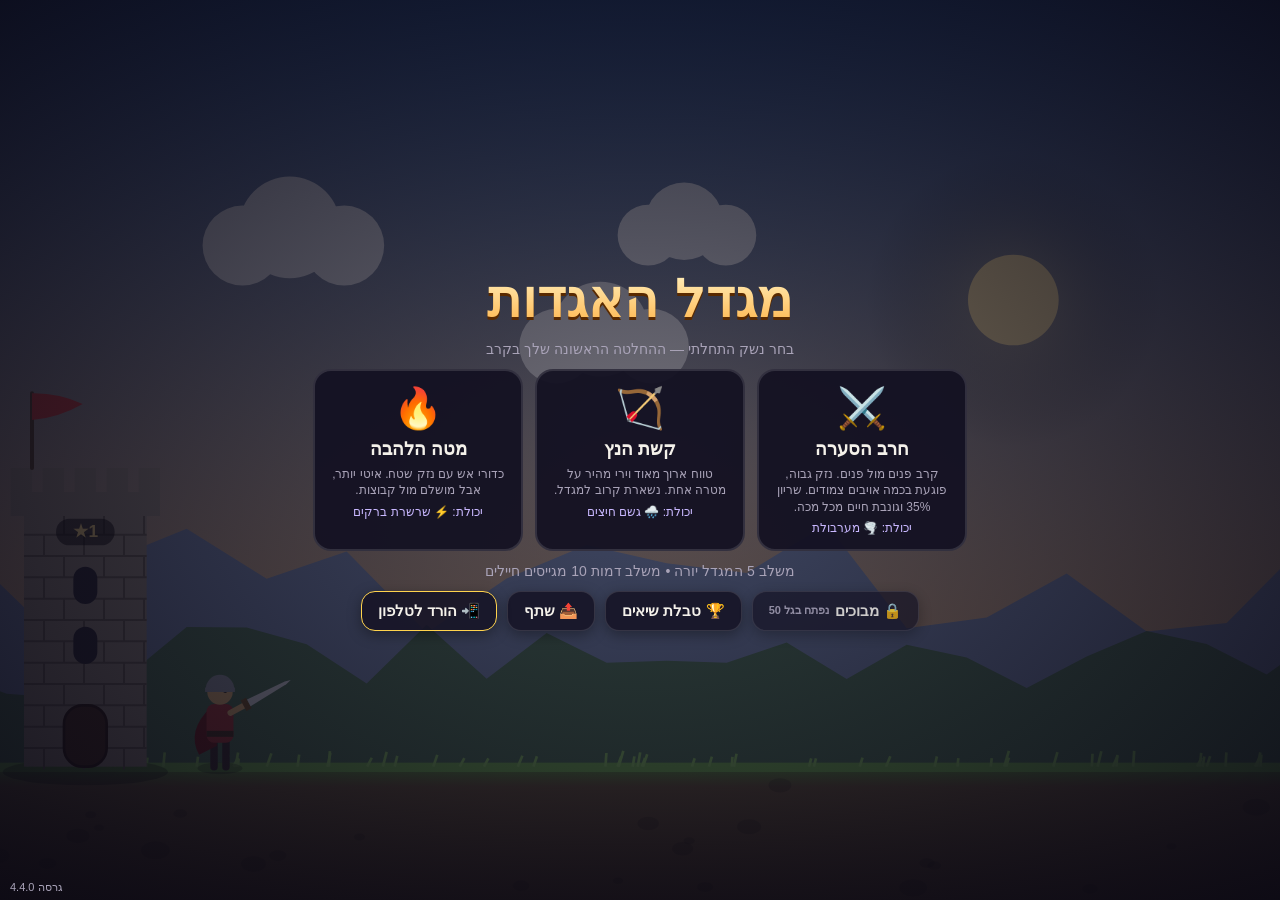
==== commit 5e156837: "v4.4.0 — משחק הקשת: בוס תוקף ולא נתקע, שבילי מלכודות, תיבות, מזמן מטאורים Co-Authored-By: Claude Opu" ====
--- a/index.html
+++ b/index.html
@@ -586,7 +586,7 @@
 var TD = (typeof globalThis !== 'undefined' ? globalThis : window).TD || {};
 (typeof globalThis !== 'undefined' ? globalThis : window).TD = TD;
 
-TD.VERSION = '4.3.1';
+TD.VERSION = '4.4.0';
 
 TD.CONFIG = {
   // מידות העולם הלוגי (המסך מותאם אוטומטית לכל טלפון)
@@ -3061,7 +3061,7 @@
  * ===================================================================== */
 TD.AR = TD.AR || {};
 TD.CONFIG.archer = {
-  stageExpHp: 1.045, stageExpDmg: 1.012,
+  stageExpHp: 1.035, stageExpDmg: 1.012, midBumpHp: 0.5, midBumpDmg: 0.25,   // v4.4: האמצע (שלבים 10–26) מתקשה יותר — שם היה קל מדי
   W: 15, H: 13, gateX: 7, stagesPerWorld: 50, bossEvery: 10, worlds: 3,   // v4.3: חדר גבוה יותר מהמסך — המצלמה עוקבת (כמו Archero)
   hero: { r: 0.32, speed: 3.6, hp: 120, shield: 20, shieldDelay: 3, shieldRegen: 8, inv: 0.6, perLevelDmg: 0.05, perLevelHp: 6 },
   exp: { base: 10, growth: 1.2 },
@@ -3168,7 +3168,7 @@
     fireCd: 0.1, cards: null, devil: null, pendingLevels: 0, stats: { kills: 0, dmg: 0, taken: 0 }, boss: false };
   s.rng = TD.makeRng((run.seed + run.world * 7919 + run.stage * 104729) >>> 0);
   var room = TD.AR.makeRoom(s);
-  s.tiles = room.tiles;
+  s.tiles = room.tiles; s.chests = room.chests || []; s.tpl = room.tpl;
   s.hero = { x: A.gateX + 0.5, y: A.H - 1.5, r: A.hero.r, hp: 0, maxHp: 0, shield: 0, maxShield: 0, shieldT: 0, inv: 0, face: -Math.PI / 2, moving: false, bubbleT: 0 };
   TD.AR.recalc(s);
   s.hero.hp = Math.max(1, Math.round(run.hpPct * s.hero.maxHp)); s.hero.shield = s.hero.maxShield;
@@ -3366,11 +3366,11 @@
     if (TD.AR.dist(b, h) < h.r + b.r) { TD.AR.hurtHero(s, b.dmg, 'bullet'); s.bullets.splice(i, 1); if (s.over) return; }
   }
   // דקרים ברצפה (פוגעים רק בדמות)
-  if (TD.AR.tile(s, h.x, h.y) === '^' && TD.AR.spikesUp(s, h.x, h.y)) { TD.AR.hurtHero(s, 8 * TD.AR.scale(s).dmg, 'spikes'); if (s.over) return; }
+  if (TD.AR.tile(s, h.x, h.y) === '^' && TD.AR.spikesUp(s, h.x, h.y)) { TD.AR.hurtHero(s, 6.5 * TD.AR.scale(s).dmg, 'spikes'); if (s.over) return; }
   // גשם מטאורים של הבוס
   for (i = s.marks.length - 1; i >= 0; i--) {
     var mk = s.marks[i]; mk.t -= dt;
-    if (mk.t <= 0) { TD.AR.emit(s, 'boom', { x: mk.x, y: mk.y, r: mk.r, meteor: true }); if (TD.AR.dist(mk, h) < mk.r + h.r * 0.4) { TD.AR.hurtHero(s, mk.dmg, 'meteor'); if (s.over) return; } s.marks.splice(i, 1); }
+    if (mk.t <= 0) { if (mk.leap) { s.marks.splice(i, 1); continue; } TD.AR.emit(s, 'boom', { x: mk.x, y: mk.y, r: mk.r, meteor: true }); if (TD.AR.dist(mk, h) < mk.r + h.r * 0.4) { TD.AR.hurtHero(s, mk.dmg, 'meteor'); if (s.over) return; } s.marks.splice(i, 1); }
   }
   // כדורי לייזר → פס לייזר
   for (i = s.orbs.length - 1; i >= 0; i--) {
@@ -3388,6 +3388,16 @@
       if (L.st >= 0.85) { s.orbs.splice(i, 1); continue; }
     }
     if (L.t > 6) s.orbs.splice(i, 1);
+  }
+  // תיבות אוצר
+  for (i = 0; i < s.chests.length; i++) {
+    var cb = s.chests[i];
+    if (!cb.open && TD.AR.dist(cb, h) < 0.7) {
+      cb.open = true; var amt = TD.AR.expNeed(s.run.level) * 0.3, gems = 6;
+      for (j = 0; j < gems; j++) s.drops.push({ kind: 'gem', x: cb.x + (s.rng() - 0.5) * 0.8, y: cb.y + (s.rng() - 0.5) * 0.8, v: amt / gems, t: 0 });
+      if (s.rng() < 0.35) s.drops.push({ kind: 'heart', x: cb.x, y: cb.y + 0.3, t: 0 });
+      TD.AR.emit(s, 'chest', { x: cb.x, y: cb.y });
+    }
   }
   // איסוף
   for (i = s.drops.length - 1; i >= 0; i--) {
@@ -3596,7 +3606,7 @@
     var wet = s.world === 1 ? 0.45 : s.world === 2 ? 0.55 : 0.6, liquid = function () { return s.rng() < wet ? 'O' : '#'; };
     if (boss) { [[3, 3], [3, H - 5], [5, 6]].forEach(function (p) { put(p[0], p[1], '#'); }); }
     else {
-      var tpl = R(10), L = liquid();
+      var tpl = s.stage >= 8 && s.rng() < 0.18 ? 10 + R(2) : R(10), L = liquid(), bush = s.world === 1 ? '#' : L;
       if (tpl === 0) { for (y = 3; y < H - 3; y += 3) for (x = 2; x < 7; x += 3) put(x, y, '#'); }                                   // עמודים
       else if (tpl === 1) { rect(5, Math.floor(H / 2) - 1, 2, 3, 'O'); put(gx, Math.floor(H / 2), 'O'); put(3, 3, '#'); put(3, H - 4, '#'); }   // אגם באמצע
       else if (tpl === 2) { for (y = 3; y < H - 3; y++) if (y !== Math.floor(H / 2)) put(4, y, L); }                                    // שני מסדרונות
@@ -3606,6 +3616,8 @@
       else if (tpl === 6) { for (x = 1; x <= 4; x++) put(x, 4, L); for (x = 4; x <= gx - 1; x++) put(x, H - 5, L); }                 // זיגזג
       else if (tpl === 7) { rect(2, 2, 2, 2, L); rect(2, H - 4, 2, 2, L); rect(5, Math.floor(H / 2), 1, 1, '#'); }                       // פינות
       else if (tpl === 8) { var ry = 4 + R(H - 8); for (x = 1; x <= gx; x++) if (x !== 3) put(x, ry, 'O'); }                            // נהר עם גשרים
+      else if (tpl === 10) { for (y = 3; y <= 5; y++) for (x = 1; x <= gx; x++) put(x, y, x === gx ? '^' : (x + y) % 2 ? 'O' : bush); put(3, 8, '#'); }   // v4.4: שביל מלכודות אל השער
+      else if (tpl === 11) { var my = Math.floor(H / 2); for (y = my - 1; y <= my + 1; y++) for (x = 1; x <= gx; x++) put(x, y, x === gx ? '^' : x === gx - 1 ? bush : 'O'); put(3, 3, '#'); put(3, H - 4, '#'); }   // v4.4: גשר דקרים באמצע החדר
       else { for (y = 2; y < H - 3; y += 2) for (x = 2 + (y % 4 === 0 ? 1 : 0); x < gx; x += 3) put(x, y, '#'); }                         // לוח שחמט
       for (var c = 0, extra = R(3); c < extra; c++) put(1 + R(6), 2 + R(H - 4), liquid());
     }
@@ -3621,7 +3633,14 @@
       [[1, 0], [-1, 0], [0, 1], [0, -1]].forEach(function (d) { var nx = q[i][0] + d[0], ny = q[i][1] + d[1]; if (!seen[nx + ',' + ny] && g[ny] && walk(g[ny][nx])) { seen[nx + ',' + ny] = 1; q.push([nx, ny]); } });
     }
     for (y = 0; y < H; y++) for (x = 0; x < W; x++) if (walk(g[y][x])) floor++;
-    if (cnt === floor && seen[gx + ',1']) return { tiles: g };
+    if (cnt === floor && seen[gx + ',1']) {
+      var chests = [];                                                // v4.4: תיבות אוצר (EXP + לפעמים לב)
+      if (!boss && (tpl >= 10 || s.rng() < 0.3)) for (var ct = 0; ct < 40 && chests.length < (tpl >= 10 ? 1 : 1); ct++) {
+        var cx = 1 + R(W - 2), cy = tpl === 10 ? 1 + R(2) : 2 + R(H - 5);
+        if (g[cy][cx] === ' ' && !keep(cx, cy) && Math.abs(cx - gx) > 1) chests.push({ x: cx + 0.5, y: cy + 0.5, open: false });
+      }
+      return { tiles: g, chests: chests, tpl: tpl };
+    }
   }
   var e = []; for (y = 0; y < H; y++) { e.push([]); for (x = 0; x < W; x++) e[y].push(x === 0 || y === 0 || x === W - 1 || y === H - 1 ? '#' : ' '); }
   e[0][gx] = 'G'; return { tiles: e };
@@ -3637,10 +3656,11 @@
   slime: { name: 'ג׳לי קופץ', hp: 60, r: 0.36, speed: 0, contact: 14, exp: 3, ai: 'hop', split: true },
   mage: { name: 'מכשף', hp: 55, r: 0.3, speed: 1, contact: 8, exp: 4, ai: 'spread', fire: 2.5, bullet: 4.2, dmg: 13 },
   laser: { name: 'עין לייזר', hp: 60, r: 0.32, speed: 0.8, contact: 8, exp: 5, ai: 'laser', fire: 3.4, dmg: 26 },
+  sky: { name: 'מזמן מטאורים', hp: 55, r: 0.32, speed: 0.9, contact: 8, exp: 5, ai: 'sky', fire: 3.8, dmg: 22 },
   charger: { name: 'מסתער', hp: 85, r: 0.38, speed: 1.4, contact: 20, exp: 5, ai: 'charge' },
   boss: { name: 'בוס', hp: 750, r: 0.7, speed: 1.3, contact: 25, exp: 40, ai: 'boss', fire: 1.6, bullet: 4.5, dmg: 16 }
 };
-TD.AR.UNLOCK = { bat: 1, archer: 2, slime: 4, skeleton: 6, mage: 8, laser: 11, charger: 14 };
+TD.AR.UNLOCK = { bat: 1, archer: 2, slime: 4, skeleton: 6, mage: 8, laser: 11, charger: 14, sky: 18 };
 // v4.2: האויבים חכמים יותר ככל שהשלב עולה (0–6)
 TD.AR.tier = function (s) { return Math.min(4, Math.floor((s.stage - 1) / 10)) + Math.round((s.world - 1) * Math.min(1, (s.stage - 1) / 15)); };
 // v4.3: בוסים קשים בהרבה — מתקפות חדשות (ספירלה, גשם מטאורים, הסתערות משולשת, צלב לייזר, השתגרות), זעם מתחת ל-50%,
@@ -3657,7 +3677,8 @@
   var A = TD.CONFIG.archer, wm = A.worldMul[s.world] || A.worldMul[3];
   var ramp = Math.min(1, (s.stage - 1) / 15);                     // תוספת הקושי של העולם נכנסת בהדרגה ב-15 השלבים הראשונים
   // v4.2: גדילה מעריכית קלה — בסוף העולם המפלצות חזקות בהרבה (השחקן מתחזק מהר עם הקלפים)
-  return { hp: (1 + wm.stageHp * (s.stage - 1)) * Math.pow(A.stageExpHp, s.stage - 1) * (1 + (wm.hp - 1) * ramp), dmg: (1 + wm.stageDmg * (s.stage - 1)) * Math.pow(A.stageExpDmg, s.stage - 1) * (1 + (wm.dmg - 1) * ramp) };
+  var mid = Math.max(0, Math.min(1, (s.stage - 10) / 16)); mid = mid * mid * (3 - 2 * mid);
+  return { hp: (1 + wm.stageHp * (s.stage - 1)) * Math.pow(A.stageExpHp, s.stage - 1) * (1 + (wm.hp - 1) * ramp) * (1 + A.midBumpHp * mid), dmg: (1 + wm.stageDmg * (s.stage - 1)) * Math.pow(A.stageExpDmg, s.stage - 1) * (1 + (wm.dmg - 1) * ramp) * (1 + A.midBumpDmg * mid) };
 };
 TD.AR.makeEnemy = function (s, kind, x, y) {
   var d = TD.AR.ENEMIES[kind], k = TD.AR.scale(s);
@@ -3842,6 +3863,18 @@
         if (e.fireT <= 0 && TD.AR.dist(e, h) < 6 && TD.AR.los(s, e.x, e.y, h.x, h.y)) { e.state = 'wind'; e.st = 0.65; e.cang = ang; e.face = ang; TD.AR.emit(s, 'windup', {}); }
       }
       break;
+    case 'sky':                                                    // מזמן מטאורים: מסמן את המקום שלך ושולח מטאור — לא משנה המרחק או הקירות
+      var ds = TD.AR.dist(e, h);
+      if (ds < 3.5) { var fx = (e.x - h.x) / (ds || 1), fy = (e.y - h.y) / (ds || 1); TD.AR.move(s, e, fx * e.speed * dt, fy * e.speed * dt, 'enemy'); } else TD.AR.wander(s, e, dt);
+      e.fireT -= dt; e.aim = e.fireT < 0.7; e.face = ang;
+      if (e.fireT <= 0) {
+        var ts3 = TD.AR.tier(s), lead = 0.45;
+        s.marks.push({ x: h.x + (h.vx || 0) * lead, y: h.y + (h.vy || 0) * lead, r: 0.85, t: 1.15, max: 1.15, dmg: e.dmg, sky: true });
+        for (var m3 = 0; m3 < (ts3 >= 3 ? 2 : 0); m3++) { var ma = s.rng() * Math.PI * 2; s.marks.push({ x: h.x + Math.cos(ma) * 1.6, y: h.y + Math.sin(ma) * 1.6, r: 0.8, t: 1.3, max: 1.3, dmg: e.dmg, sky: true }); }
+        TD.AR.emit(s, 'skyCast', { x: e.x, y: e.y });
+        e.fireT = d.fire * Math.max(0.6, 1 - 0.08 * ts3) * (0.85 + s.rng() * 0.3);
+      }
+      break;
     case 'boss': TD.AR.bossAI(s, e, dt, ang); break;
   }
 };
@@ -3860,6 +3893,11 @@
   }
   if (e.ring2 > 0 && (e.ring2 -= dt) <= 0) { for (var r2 = 0; r2 < 18; r2++) TD.AR.shoot(s, e, (r2 + 0.5) * Math.PI * 2 / 18 + e.t, d.bullet * 0.7, e.dmg, 0.16); }
   if (e.shieldT > 0) { e.shieldT -= dt; return; }
+  if (e.state === 'leap') {                                     // קפיצה מעל מכשולים — נוחת לידך עם גל הדף
+    e.st -= dt; var lp = 1 - Math.max(0, e.st) / e.leapT; e.x = e.lx0 + (e.lx1 - e.lx0) * lp; e.y = e.ly0 + (e.ly1 - e.ly0) * lp; e.z = Math.sin(lp * Math.PI) * 1.4;
+    if (e.st <= 0) { e.state = 'idle'; e.z = 0; TD.AR.emit(s, 'thud', { x: e.x, y: e.y, boss: true }); for (var lr = 0; lr < 12; lr++) TD.AR.shoot(s, e, lr * Math.PI / 6, d.bullet * 0.65, e.dmg * 0.8, 0.15); if (TD.AR.dist(e, h) < e.r + 1.1) TD.AR.hurtHero(s, e.contact, 'boss', true); }
+    return;
+  }
   if (e.state === 'wind') { e.st -= dt; if (e.st <= 0) { e.state = 'dash'; e.st = 1.3; } return; }
   if (e.state === 'dash') {
     var ox = e.x, oy = e.y, sp = 9 + (e.phase - 1) * 1.5;
@@ -3878,7 +3916,12 @@
     while (e.spAcc > 0.1) { e.spAcc -= 0.1; e.spAng = (e.spAng || 0) + 0.31; for (var a = 0; a < arms; a++) TD.AR.shoot(s, e, e.spAng + a * Math.PI * 2 / arms, d.bullet * 0.8, e.dmg, 0.15); }
     return;
   }
-  var c = TD.AR.chaseDir(s, e); if (TD.AR.dist(e, h) > 2.5) TD.AR.move(s, e, c.x * e.speed * (1 + 0.15 * (e.phase - 1)) * dt, c.y * e.speed * dt, 'enemy');
+  // v4.4: הבוס רודף עד מגע (מכה פיזית), עם גוף "צר" מול קירות — ואם נתקע במכשול, קופץ אליך
+  var c = TD.AR.chaseDir(s, e), bsp = e.speed * (1 + 0.15 * (e.phase - 1)) * (TD.AR.dist(e, h) > 3 ? 1.35 : 1), br = e.r, px0 = e.x, py0 = e.y;
+  e.r = Math.min(br, 0.42); TD.AR.move(s, e, c.x * bsp * dt, c.y * bsp * dt, 'enemy'); e.r = br;
+  var moved = Math.abs(e.x - px0) + Math.abs(e.y - py0);
+  e.stuckT = moved < bsp * dt * 0.3 && TD.AR.dist(e, h) > 1 ? (e.stuckT || 0) + dt : Math.max(0, (e.stuckT || 0) - dt * 2);
+  if (e.stuckT > 0.7) { e.stuckT = 0; TD.AR.bossLeap(s, e); return; }
   e.face = ang;
   e.moveT -= dt;
   if (e.moveT > 0) return;
@@ -3903,6 +3946,18 @@
     for (var b2 = 0; b2 < 12; b2++) TD.AR.shoot(s, e, b2 * Math.PI / 6, d.bullet * 0.7, e.dmg, 0.15);
   }
   else if (mv === 'summon') { var kinds = s.world === 1 ? ['bat', 'slime', 'bat', 'archer'] : ['skeleton', 'slime', 'archer', 'charger']; if (s.enemies.length < 7 + e.phase) { var before = s.enemies.length; TD.AR.spawnGroup(s, kinds.slice(0, 2 + big + (e.phase >= 3 ? 1 : 0))); for (var sm = before; sm < s.enemies.length; sm++) s.enemies[sm].summoned = true; } }
+};
+TD.AR.bossLeap = function (s, e) {
+  var h = s.hero, best = null, bd = 1e9;
+  for (var k = 0; k < 40; k++) {
+    var a = s.rng() * Math.PI * 2, rr = 1.2 + s.rng() * 1.3, x = h.x + Math.cos(a) * rr, y = h.y + Math.sin(a) * rr;
+    if (TD.AR.hitsSolid(s, x, y, 0.45, 'enemy')) continue;
+    var d = Math.abs(rr - 1.6); if (d < bd) { bd = d; best = { x: x, y: y }; }
+  }
+  if (!best) return;
+  e.state = 'leap'; e.leapT = e.st = 0.75; e.lx0 = e.x; e.ly0 = e.y; e.lx1 = best.x; e.ly1 = best.y;
+  s.marks.push({ x: best.x, y: best.y, r: 1.1, t: 0.75, max: 0.75, dmg: 0, leap: true });
+  TD.AR.emit(s, 'bossLeap', { x: e.x, y: e.y });
 };
 TD.AR.bossSplit = function (s, e) {                             // מלך הג׳לי מתפצל לשני נסיכים
   for (var i = 0; i < 2; i++) {
@@ -6879,7 +6934,19 @@
         circ(c, hx2 + cd * r * 0.12, hy2 - r * 0.15, r * 0.08, e.state ? '#ff2020' : '#ffcf4d');
         break;
       }
-      case 'boss': drawBoss(c, s, e, ts, x, y, T, flash); break;
+      case 'sky': {                                                   // מזמן מטאורים — מכשף מרחף על ענן
+        var fl = Math.sin(T * 2.5 + e.id) * r * 0.25, sy = y - r * 0.7 + fl, robe = s.world === 2 ? '#2f5f8a' : s.world === 3 ? '#6a1a10' : '#3b3a7a';
+        drawShadow(c, x, y + r * 0.8, r * 0.8, 0.22);
+        for (var cl = 0; cl < 4; cl++) circ(c, x + (cl - 1.5) * r * 0.45, sy + r * 0.75 + Math.sin(T * 3 + cl) * r * 0.05, r * 0.42, 'rgba(235,240,255,0.85)');
+        c.fillStyle = flash ? '#fff' : robe; c.beginPath(); c.moveTo(x - r * 0.6, sy + r * 0.65); c.quadraticCurveTo(x - r * 0.55, sy - r * 0.3, x, sy - r * 0.55); c.quadraticCurveTo(x + r * 0.55, sy - r * 0.3, x + r * 0.6, sy + r * 0.65); c.closePath(); c.fill(); outline(c, 1.2);
+        c.fillStyle = flash ? '#fff' : robe; c.beginPath(); c.moveTo(x - r * 0.45, sy - r * 0.35); c.lineTo(x, sy - r * 1.35); c.lineTo(x + r * 0.45, sy - r * 0.35); c.closePath(); c.fill(); outline(c, 1);
+        circ(c, x - r * 0.15, sy - r * 0.32, r * 0.07, '#ffcf4d'); circ(c, x + r * 0.15, sy - r * 0.32, r * 0.07, '#ffcf4d');
+        var orbR = r * (0.25 + (e.aim ? 0.2 + 0.05 * Math.sin(T * 20) : 0));
+        radial(c, x, sy - r * 1.75, orbR * 2.4, 'rgba(255,150,60,' + (e.aim ? 0.8 : 0.4) + ')', 'rgba(255,80,20,0)'); circ(c, x, sy - r * 1.75, orbR, '#ffe0a0');
+        line(c, x - r * 0.55, sy, x - r * 0.3, sy - r * 1.5, '#e8d0a0', 1.5); line(c, x + r * 0.55, sy, x + r * 0.3, sy - r * 1.5, '#e8d0a0', 1.5);
+        break;
+      }
+      case 'boss': drawBoss(c, s, e, ts, x, y - (e.z || 0) * ts, T, flash); break;
     }
     c.globalAlpha = 1;
     if (!e.boss && e.hp < e.maxHp && e.spawnT <= 0) hpBar(c, x, y - r * 1.5 - 4, Math.max(18, r * 2), e.hp / e.maxHp);
@@ -7029,9 +7096,10 @@
         ctx.fillStyle = lgrad(ctx, bx3 - ts * 0.07, 0, bx3 + ts * 0.07, 0, '#f2f4f8', '#7a808a'); ctx.beginPath(); ctx.moveTo(bx3 - ts * 0.07, by3 + ts * 0.04); ctx.lineTo(bx3, by3 - ts * 0.17); ctx.lineTo(bx3 + ts * 0.07, by3 + ts * 0.04); ctx.fill();
       }
     }
-    // מטאורים (גשם הבוס) — עיגול מסומן שמתמלא
+    // מטאורים (גשם הבוס / מזמן מטאורים) — עיגול מסומן שמתמלא; נחיתת בוס — טבעת צהובה
     for (i = 0; i < s.marks.length; i++) {
       var mk = s.marks[i], mx = ox + mk.x * ts, my = oy + mk.y * ts, mr = mk.r * ts, prg = 1 - mk.t / mk.max;
+      if (mk.leap) { ctx.strokeStyle = 'rgba(255,210,80,' + (0.5 + 0.4 * Math.sin(T * 25)) + ')'; ctx.lineWidth = 3; ctx.beginPath(); ctx.ellipse(mx, my, mr, mr * 0.75, 0, 0, TAU); ctx.stroke(); ctx.fillStyle = 'rgba(255,200,60,' + (0.1 + prg * 0.25) + ')'; ctx.fill(); continue; }
       ctx.fillStyle = 'rgba(255,40,20,' + (0.12 + prg * 0.25) + ')'; ctx.beginPath(); ctx.ellipse(mx, my, mr, mr * 0.75, 0, 0, TAU); ctx.fill();
       ctx.strokeStyle = 'rgba(255,80,40,0.9)'; ctx.lineWidth = 2; ctx.beginPath(); ctx.ellipse(mx, my, mr, mr * 0.75, 0, 0, TAU); ctx.stroke();
       ctx.fillStyle = 'rgba(255,120,40,0.45)'; ctx.beginPath(); ctx.ellipse(mx, my, mr * prg, mr * 0.75 * prg, 0, 0, TAU); ctx.fill();
@@ -7050,6 +7118,16 @@
       for (var bar = 0; bar < 4; bar++) { ctx.fillStyle = lgrad(ctx, gx + ts * (0.12 + bar * 0.24), 0, gx + ts * (0.2 + bar * 0.24), 0, '#9aa0aa', '#4a4f58'); ctx.fillRect(gx + ts * (0.12 + bar * 0.24), gy - ts * 0.3, ts * 0.09, ts * 1.2); }
       ctx.fillStyle = '#6a6f78'; ctx.fillRect(gx + 2, gy + ts * 0.25, ts - 4, ts * 0.08);
     }
+    // תיבות אוצר
+    (s.chests || []).forEach(function (cb) {
+      var cx = ox + cb.x * ts, cy = oy + cb.y * ts, w = ts * 0.7, hh = ts * 0.45;
+      if (!cb.open) radial(ctx, cx, cy, ts * 0.8, 'rgba(255,215,90,' + (0.25 + 0.15 * Math.sin(T * 3)) + ')', 'rgba(255,215,90,0)');
+      drawShadow(ctx, cx, cy + hh * 0.6, w * 0.6, 0.35);
+      ctx.fillStyle = lgrad(ctx, cx, cy - hh * 0.3, cx, cy + hh * 0.6, '#a8692e', '#6b3e17'); ctx.fillRect(cx - w / 2, cy - hh * 0.2, w, hh * 0.8); ctx.strokeStyle = 'rgba(0,0,0,0.6)'; ctx.lineWidth = 1.2; ctx.strokeRect(cx - w / 2, cy - hh * 0.2, w, hh * 0.8);
+      if (cb.open) { ctx.fillStyle = '#4a2a10'; ctx.fillRect(cx - w / 2 + 2, cy - hh * 0.2, w - 4, hh * 0.25); ctx.fillStyle = '#8a5524'; ctx.fillRect(cx - w / 2, cy - hh * 0.95, w, hh * 0.3); radial(ctx, cx, cy - hh * 0.3, ts * 0.4, 'rgba(255,240,150,0.5)', 'rgba(255,240,150,0)'); }
+      else { ctx.fillStyle = lgrad(ctx, cx, cy - hh * 0.75, cx, cy - hh * 0.15, '#c8843e', '#8a5524'); ctx.beginPath(); ctx.moveTo(cx - w / 2, cy - hh * 0.15); ctx.quadraticCurveTo(cx, cy - hh * 1.05, cx + w / 2, cy - hh * 0.15); ctx.closePath(); ctx.fill(); ctx.stroke(); }
+      ctx.fillStyle = '#f2c94c'; ctx.fillRect(cx - w / 2, cy - hh * 0.2, w, hh * 0.1); ctx.fillRect(cx - w * 0.08, cy - hh * 0.3, w * 0.16, hh * 0.35);
+    });
     // נפילות
     for (i = 0; i < s.drops.length; i++) {
       var d = s.drops[i], dx = ox + d.x * ts, dy = oy + d.y * ts - Math.abs(Math.sin(T * 4 + i)) * ts * 0.08;
@@ -8406,8 +8484,11 @@
       var e = s.events[i], d = e.data;
       switch (e.type) {
         case 'hit': fx(s, 'text', d.x, d.y - 0.3, { txt: d.dmg, col: d.crit ? '#ffd75a' : '#fff', big: d.crit }); fx(s, 'p', d.x, d.y, { n: 4, col: d.crit ? '#ffd75a' : '#fff4c8', v: 2.2, r: 0.04 }); break;
+        case 'chest': fx(s, 'p', d.x, d.y, { n: 18, col: '#ffd75a', v: 3, up: 2 }); fx(s, 'text', d.x, d.y - 0.5, { txt: '✨ אוצר!', col: '#ffd75a' }); SFX.chest(); break;
+        case 'skyCast': SFX.zap(); break;
+        case 'bossLeap': fx(s, 'smoke', d.x, d.y, { n: 8 }); SFX.alarm(); break;
         case 'clone': fx(s, 'smoke', d.x, d.y, { n: 6, col: '160,255,190' }); break;
-        case 'kill': fx(s, 'p', d.x, d.y, { n: d.boss ? 40 : 12, col: d.boss ? '#ffd75a' : ({ bat: '#7a52a6', skeleton: '#efe9dc', slime: '#7fe07a', archer: '#8ccf5a', mage: '#b07ae8', laser: '#ff7ac0', charger: '#a0663a' }[d.kind] || '#ddd'), v: d.boss ? 4.5 : 2.8, g: 3, sq: d.kind === 'skeleton' }); fx(s, 'smoke', d.x, d.y, { n: d.boss ? 12 : 4 }); fx(s, 'ring', d.x, d.y, { col: '255,255,255', r: d.boss ? 2 : 0.8 }); if (d.boss) { SFX.combo(); s.shakeT = 0.5; U().banner('👑 הבוס הובס!', ''); } else SFX.coin(); break;
+        case 'kill': fx(s, 'p', d.x, d.y, { n: d.boss ? 40 : 12, col: d.boss ? '#ffd75a' : ({ bat: '#7a52a6', skeleton: '#efe9dc', slime: '#7fe07a', archer: '#8ccf5a', mage: '#b07ae8', laser: '#ff7ac0', charger: '#a0663a', sky: '#ffb347' }[d.kind] || '#ddd'), v: d.boss ? 4.5 : 2.8, g: 3, sq: d.kind === 'skeleton' }); fx(s, 'smoke', d.x, d.y, { n: d.boss ? 12 : 4 }); fx(s, 'ring', d.x, d.y, { col: '255,255,255', r: d.boss ? 2 : 0.8 }); if (d.boss) { SFX.combo(); s.shakeT = 0.5; U().banner('👑 הבוס הובס!', ''); } else SFX.coin(); break;
         case 'hurt': SFX.hurt(); vibrate(60); s.hurtFlash = 0.3; s.shakeT = 0.15; fx(s, 'text', d.x, d.y - 0.5, { txt: '-' + d.dmg, col: '#ff6060' }); break;
         case 'dodge': fx(s, 'text', d.x, d.y - 0.5, { txt: 'התחמקות!', col: '#9ef' }); break;
         case 'bubble': fx(s, 'ring', h.x, h.y, { col: '200,240,255' }); break;
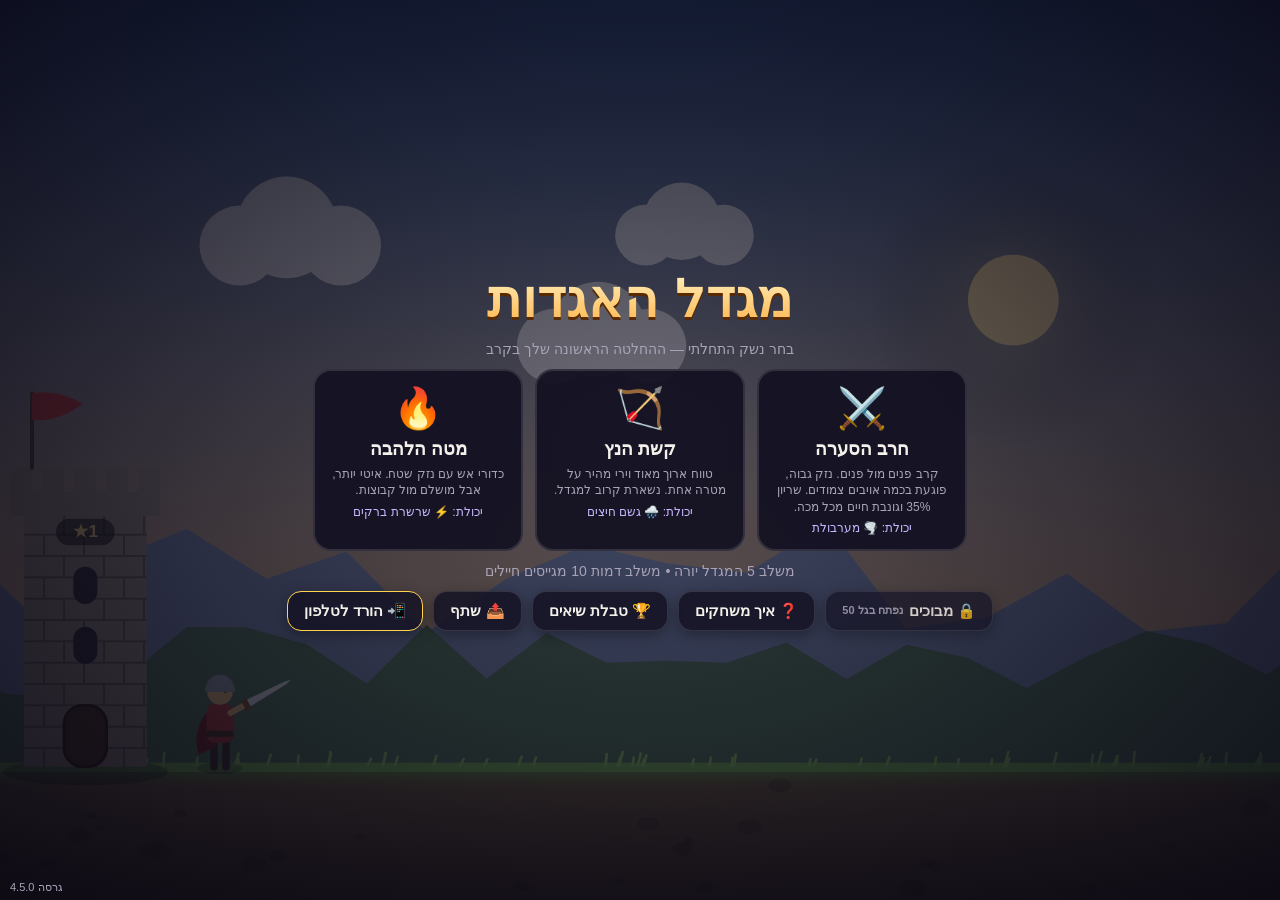
==== commit 13e0a051: "v4.5.0: הסבר קצר לפני כל סוג משחק + ירי ידני במשחק הקשת Co-Authored-By: Claude Opus 5.5 <noreply@ant" ====
--- a/index.html
+++ b/index.html
@@ -331,6 +331,26 @@
 .testbadge{background:#2a6b3a;color:#fff;font-weight:800;font-size:12px;border-radius:999px;padding:3px 12px}
 #screenStart .title{-webkit-touch-callout:none}
 
+/* v4.5: מסך הסבר + ירי ידני */
+#helpModal{z-index:40;background:rgba(8,6,18,.95);gap:10px}
+.helpgoal{color:var(--txt);font-size:16px;font-weight:700;max-width:min(680px,calc(var(--vw,1vw) * 92))}
+.helplist{display:grid;grid-template-columns:repeat(2,minmax(0,1fr));gap:6px 14px;max-width:min(760px,calc(var(--vw,1vw) * 94));overflow:auto}
+.helplist .hl{display:flex;gap:8px;align-items:flex-start;background:rgba(255,255,255,.05);border:1px solid var(--line);border-radius:12px;padding:6px 10px;font-size:13px;line-height:1.35;text-align:right}
+.helplist .hl b{font-size:20px;line-height:1}
+#helpAim .act.on,.aimpick .act.on{border-color:var(--gold);box-shadow:0 0 0 2px rgba(255,211,77,.35)}
+.aimpick .act{padding:6px 12px!important;font-size:13px!important}
+.helpmini{padding:5px 12px!important;font-size:13px!important;flex-direction:row!important}
+#dgHub .helpmini{align-self:center}
+#arAim{position:absolute;left:0;top:0;bottom:0;width:50%;pointer-events:auto;touch-action:none;border-inline-start:1px dashed rgba(255,255,255,.08)}
+body.armanual #arStick{left:50%}
+#arAimBase{position:fixed;width:100px;height:100px;margin:-50px 0 0 -50px;border-radius:50%;border:2px solid rgba(255,90,70,.45);background:rgba(255,60,40,.08);opacity:0;pointer-events:none;transition:opacity .12s}
+#arAimBase.on{opacity:1}
+#arAimKnob{position:absolute;left:50%;top:50%;width:46px;height:46px;border-radius:50%;background:rgba(255,90,70,.5);transform:translate(-50%,-50%)}
+.aimhint,.movehint{position:absolute;bottom:calc(14px + env(safe-area-inset-bottom));font-size:12px;font-weight:800;color:rgba(255,255,255,.35);pointer-events:none}
+.aimhint{left:18px}.movehint{right:18px}
+@media (max-height:420px){.helplist .hl{font-size:12px;padding:4px 8px}.helpgoal{font-size:14px}#helpModal .title{font-size:26px}}
+.h420 .helplist .hl{font-size:12px;padding:4px 8px}.h420 #helpModal .title{font-size:26px}
+
 </style>
 </head>
 <body>
@@ -380,7 +400,7 @@
   <div class="cards" id="weaponCards"></div>
   <div class="worldpick hidden" id="worldPick"><button class="act on" data-world="1">🌲 עולם 1</button><button class="act" data-world="2">🪖 עולם 2</button><button class="act w3btn hidden" id="btnWorld3">🏹 עולם 3: משחק הקשת</button></div>
   <p class="sub" id="bestTxt"></p>
-  <div class="pvpline"><button class="act dgcall" id="btnDungeon">🗝️ מבוכים <small>חדש!</small></button><button class="act" id="btnBoard">🏆 טבלת שיאים</button><button class="act" id="btnShare">📤 שתף</button><button class="act hidden" id="btnInstall">📲 הורד לטלפון</button></div>
+  <div class="pvpline"><button class="act dgcall" id="btnDungeon">🗝️ מבוכים <small>חדש!</small></button><button class="act" id="btnHelp">❓ איך משחקים</button><button class="act" id="btnBoard">🏆 טבלת שיאים</button><button class="act" id="btnShare">📤 שתף</button><button class="act hidden" id="btnInstall">📲 הורד לטלפון</button></div>
 </div>
 
 <!-- ===== טבלת שיאים ===== -->
@@ -424,7 +444,7 @@
   <p class="sub">מבוכים חשוכים עם פנס • אסוף מטבעות, התחמק ממלכודות, מצא את היציאה <b id="dgTotal"></b></p>
   <div class="dgweapons" id="dgWeapons"></div>
   <div class="dgdaily"><div><b>📅 המבוך היומי</b><span class="sub" id="dgDailyInfo"></span></div><button class="primary" id="dgDailyPlay">שחק</button><button class="act" id="dgDailyBoard">🏆 טבלה</button></div>
-  <div class="dgtabs" id="dgTabs"></div>
+  <div class="dgtabs" id="dgTabs"></div><button class="act helpmini" id="dgHelpBtn">❓ איך משחקים</button>
   <div class="dglevels" id="dgLevels"></div>
   <button class="act" id="dgBack">חזרה לתפריט</button>
 </div>
@@ -486,10 +506,12 @@
   <h1 class="title">🏹 משחק הקשת</h1>
   <p class="sub">הרוג את כל המפלצות — השער למעלה נפתח. EXP מלא = קלף חדש. מתים באמצע עולם? מתחילים אותו מחדש</p>
   <div class="cards" id="arWorlds"></div>
+  <div class="pvpline aimpick"><span class="sub">ירי:</span><button class="act" id="arModeAuto">🎯 אוטומטי</button><button class="act" id="arModeManual">🕹️ ידני (2 ידיים)</button><button class="act" id="arHelpBtn">❓ איך משחקים</button></div>
   <button class="act" id="arBack">חזרה לתפריט</button>
 </div>
 <div id="arHud" class="hidden">
   <div id="arStick"><div id="arBase"><div id="arKnob"></div></div></div>
+  <div id="arAim" class="hidden"><div id="arAimBase"><div id="arAimKnob"></div></div><span class="aimhint">🎯 כוון וירה</span></div><span class="movehint hidden" id="arMoveHint">🏃 זוז</span>
   <div class="top">
     <div class="arbars"><div class="bar hp arhp"><i id="arHpBar"></i><i id="arShBar" class="sh"></i><span id="arHpTxt" dir="ltr"></span></div><div class="bar arexp"><i id="arExpBar"></i><span id="arLvl"></span></div></div>
     <div class="chip" id="arStage"></div>
@@ -509,6 +531,7 @@
 <div id="arPause" class="screen hidden">
   <h1 class="title">הפסקה</h1>
   <div class="argearbox" id="arGear"></div>
+  <div class="pvpline aimpick"><span class="sub">ירי:</span><button class="act" id="arPModeAuto">🎯 אוטומטי</button><button class="act" id="arPModeManual">🕹️ ידני</button></div>
   <button class="primary" id="arResume">המשך ▶</button>
   <button class="act" id="arQuit">🗺️ יציאה (ממשיכים מתחילת השלב)</button>
 </div>
@@ -517,6 +540,15 @@
   <p class="sub" id="arOverSub"></p>
   <div class="stats" id="arStats"></div>
   <div class="pvpline overactions"><button class="primary hidden" id="arNext">לעולם הבא ▶</button><button class="act" id="arRetry">🔄 שוב</button><button class="act" id="arHubBtn">🗺️ עולמות</button><button class="act" id="arShare">📤 שתף</button></div>
+</div>
+
+<!-- ===== v4.5 הסבר לפני כל סוג משחק ===== -->
+<div id="helpModal" class="screen hidden">
+  <h1 class="title" id="helpTitle"></h1>
+  <p class="sub helpgoal" id="helpGoal"></p>
+  <div class="helplist" id="helpList"></div>
+  <div class="pvpline hidden" id="helpAim"><button class="act" id="helpAimAuto">🎯 ירי אוטומטי</button><button class="act" id="helpAimManual">🕹️ ירי ידני</button></div>
+  <button class="primary" id="helpGo">יאללה! ▶</button>
 </div>
 
 <!-- ===== קלפי בונוס ===== -->
@@ -586,7 +618,7 @@
 var TD = (typeof globalThis !== 'undefined' ? globalThis : window).TD || {};
 (typeof globalThis !== 'undefined' ? globalThis : window).TD = TD;
 
-TD.VERSION = '4.4.0';
+TD.VERSION = '4.5.0';
 
 TD.CONFIG = {
   // מידות העולם הלוגי (המסך מותאם אוטומטית לכל טלפון)
@@ -3164,7 +3196,7 @@
 TD.AR.load = function (run) {
   var A = TD.CONFIG.archer;
   var s = { run: run, world: run.world, stage: run.stage, W: A.W, H: A.H, t: 0, events: [], over: false, won: false, paused: false,
-    phase: 'fight', gateOpen: false, enemies: [], bullets: [], shots: [], orbs: [], drops: [], marks: [], nextId: 1, input: { x: 0, y: 0 },
+    phase: 'fight', gateOpen: false, enemies: [], bullets: [], shots: [], orbs: [], drops: [], marks: [], nextId: 1, input: { x: 0, y: 0 }, aim: { x: 0, y: 0 }, manual: false,
     fireCd: 0.1, cards: null, devil: null, pendingLevels: 0, stats: { kills: 0, dmg: 0, taken: 0 }, boss: false };
   s.rng = TD.makeRng((run.seed + run.world * 7919 + run.stage * 104729) >>> 0);
   var room = TD.AR.makeRoom(s);
@@ -3178,6 +3210,7 @@
 };
 
 /* ---------- שחקן ---------- */
+TD.AR.setAim = function (s, x, y) { var l = Math.sqrt(x * x + y * y); if (l > 1) { x /= l; y /= l; } s.aim.x = x || 0; s.aim.y = y || 0; };
 TD.AR.setInput = function (s, x, y) { var l = Math.sqrt(x * x + y * y); if (l > 1) { x /= l; y /= l; } s.input.x = x || 0; s.input.y = y || 0; };
 TD.AR.hurtHero = function (s, dmg, why, contact) {
   var h = s.hero, st = s.st;
@@ -3211,7 +3244,7 @@
 };
 TD.AR.fire = function (s, tgt) {
   var h = s.hero, st = s.st, ang = Math.atan2(tgt.y - h.y, tgt.x - h.x), list = [];
-  h.face = ang; h.shotT = s.t;
+  if (!s.manual) h.face = ang; h.shotT = s.t;
   var n = st.front, sp = 0.22;
   for (var i = 0; i < n; i++) { var off = (i - (n - 1) / 2) * sp; list.push({ a: ang, ox: Math.cos(ang + Math.PI / 2) * off, oy: Math.sin(ang + Math.PI / 2) * off }); }
   for (i = 0; i < st.diag; i++) { var da = Math.PI / 4 * (1 - i * 0.35); list.push({ a: ang + da }, { a: ang - da }); }
@@ -3303,8 +3336,15 @@
   // יציאה בשער
   if (s.gateOpen && h.y < 1.0 && Math.abs(h.x - (A.gateX + 0.5)) < 0.8) { s.phase = 'exit'; TD.AR.emit(s, 'exit', {}); return; }
   // ירי אוטומטי כשעומדים (או בתנועה עם מגפיים/שדרוג)
-  s.fireCd -= dt * (h.moving ? st.moveFire : 1);
-  if (s.fireCd <= 0) { var tg = TD.AR.target(s); if (tg) { TD.AR.fire(s, tg); s.fireCd = 1 / st.rate; } else s.fireCd = 0; }
+  if (s.manual) {                                               // v4.5: ירי ידני — מכוונים ביד שמאל (יורה כל עוד מכוונים), זזים ביד ימין
+    var am = Math.sqrt(s.aim.x * s.aim.x + s.aim.y * s.aim.y);
+    s.fireCd -= dt;
+    if (am > 0.25) { h.face = Math.atan2(s.aim.y, s.aim.x); if (s.fireCd <= 0) { TD.AR.fire(s, { x: h.x + s.aim.x / am * st.range, y: h.y + s.aim.y / am * st.range }); s.fireCd = 1 / (st.rate * 1.1); } }
+    else if (s.fireCd < 0) s.fireCd = 0;
+  } else {
+    s.fireCd -= dt * (h.moving ? st.moveFire : 1);
+    if (s.fireCd <= 0) { var tg = TD.AR.target(s); if (tg) { TD.AR.fire(s, tg); s.fireCd = 1 / st.rate; } else s.fireCd = 0; }
+  }
   // יריות השחקן
   for (i = s.shots.length - 1; i >= 0; i--) {
     var p = s.shots[i], nx = p.x + p.vx * dt, ny = p.y + p.vy * dt;
@@ -6832,7 +6872,7 @@
   function drawEnemy(c, s, e, th, ts, ox, oy, T) {
     var x = ox + e.x * ts, y = oy + e.y * ts, r = e.r * ts * 1.15, f = e.face || 0, dir = Math.cos(f) >= 0 ? 1 : -1, flash = e.flash > 0;
     if (e.spawnT > 0) {             // מעגל זימון
-      var p = 1 - e.spawnT / 0.6; c.strokeStyle = 'rgba(200,80,255,' + (0.8 - p * 0.5) + ')'; c.lineWidth = 2;
+      var p = Math.max(0, 1 - e.spawnT / 0.6); c.strokeStyle = 'rgba(200,80,255,' + (0.8 - p * 0.5) + ')'; c.lineWidth = 2;
       c.beginPath(); c.ellipse(x, y + r * 0.6, r * 1.4 * (0.4 + p), r * 0.5 * (0.4 + p), 0, 0, TAU); c.stroke();
       c.globalAlpha = Math.max(0, p);
     }
@@ -7301,6 +7341,8 @@
     $('abIcon').textContent = s.weapon.ability.icon;
     $('btnSpeed').textContent = 'x1';
     U.syncButtons();
+    var hm = s.world === 2 ? 'tower2' : 'tower1';     // v4.5: הסבר בפעם הראשונה
+    if (!TD.Help.seen(hm)) { s.paused = true; TD.Help.show(hm, function () { s.paused = false; }); }
   };
 
   /* ---------- לחצנים ---------- */
@@ -8088,6 +8130,7 @@
 
   /* ---------- מסך בחירה ---------- */
   G.openHub = function () {
+    setTimeout(function () { TD.Help.first('dungeon'); }, 0);
     var p = prog();
     if (tab > 1 && !G.unlocked(tab, 1, p)) tab = 1;
     U().show('screenStart', false); U().show('dgOver', false); U().show('dgBoard', false); U().show('dgHub', true);
@@ -8377,6 +8420,7 @@
     var p = prog(), run = G.loadRun();
     ['screenStart', 'arOver', 'arPause'].forEach(function (id) { U().show(id, false); });
     U().show('arHub', true);
+    TD.Help.syncAim(); TD.Help.first('archer');
     var box = $('arWorlds'); box.innerHTML = '';
     [1, 2, 3].forEach(function (w) {
       var W = TD.AR.WORLDS[w], open = G.unlocked(w, p), b = document.createElement('button');
@@ -8402,8 +8446,17 @@
     TD.archer = s; overT = 0; keys = {};
     ['arHub', 'arOver', 'arPause', 'arCards', 'arDevil', 'screenStart'].forEach(function (id) { U().show(id, false); });
     U().show('arHud', true); document.body.classList.add('archer', 'playing');
+    G.applyAim();
     G.stageBanner(s);
     G.sync();
+  };
+  // v4.5: ירי אוטומטי / ידני
+  G.applyAim = function () {
+    var manual = TD.storage.get('ar_aim', 'auto') === 'manual', s = TD.archer;
+    if (s) { s.manual = manual; TD.AR.setAim(s, 0, 0); }
+    document.body.classList.toggle('armanual', manual);
+    $('arAim').classList.toggle('hidden', !manual); $('arMoveHint').classList.toggle('hidden', !manual);
+    TD.Help.syncAim();
   };
   G.stageBanner = function (s) {
     var W = TD.AR.WORLDS[s.world];
@@ -8542,6 +8595,25 @@
     $('arDevilNo').onclick = function () { var s = TD.archer; if (s && TD.AR.devilAnswer(s, false)) U().show('arDevil', false); };
     $('btnW3Stay').onclick = function () { var s = TD.game; if (s) { s.world3Choice = false; TD.saveGame(s); } U().show('w3Modal', false); };
     $('btnW3Go').onclick = function () { var s = TD.game; U().show('w3Modal', false); if (s) s.world3Choice = false; U().toMenu(); G.openHub(); };
+    // v4.5: ירי ידני — ג'ויסטיק כיוון בחצי השמאלי
+    (function () {
+      var az = $('arAim'), ak = $('arAimKnob'), ab = $('arAimBase'), aid = null, ao = null;
+      function apt(e) { return TD.screenToApp(e.clientX, e.clientY); }
+      az.addEventListener('pointerdown', function (e) {
+        if (!TD.archer) return; e.preventDefault(); aid = e.pointerId; ao = apt(e);
+        try { az.setPointerCapture(aid); } catch (er) { }
+        ab.style.left = ao.x + 'px'; ab.style.top = ao.y + 'px'; ab.classList.add('on'); ak.style.transform = 'translate(-50%,-50%)';
+      });
+      az.addEventListener('pointermove', function (e) {
+        if (e.pointerId !== aid || !ao || !TD.archer) return;
+        var q = apt(e), dx = q.x - ao.x, dy = q.y - ao.y, len = Math.sqrt(dx * dx + dy * dy), m = Math.min(len, 44);
+        ak.style.transform = 'translate(calc(-50% + ' + (len ? dx / len * m : 0) + 'px),calc(-50% + ' + (len ? dy / len * m : 0) + 'px))';
+        if (len > 10) TD.AR.setAim(TD.archer, dx / len, dy / len); else TD.AR.setAim(TD.archer, 0, 0);
+        if (len > 80) { ao = { x: q.x - dx / len * 80, y: q.y - dy / len * 80 }; ab.style.left = ao.x + 'px'; ab.style.top = ao.y + 'px'; }
+      });
+      function aend(e) { if (e.pointerId !== aid) return; aid = null; ao = null; ab.classList.remove('on'); if (TD.archer) TD.AR.setAim(TD.archer, 0, 0); }
+      az.addEventListener('pointerup', aend); az.addEventListener('pointercancel', aend);
+    })();
     // ג'ויסטיק דינמי בכל המסך
     var zone = $('arStick'), knob = $('arKnob'), base = $('arBase'), sid = null, o = null;
     function pt(e) { return TD.screenToApp(e.clientX, e.clientY); }
@@ -8560,14 +8632,17 @@
     function end(e) { if (e.pointerId !== sid) return; sid = null; o = null; base.classList.remove('on'); if (TD.archer) TD.AR.setInput(TD.archer, 0, 0); }
     zone.addEventListener('pointerup', end); zone.addEventListener('pointercancel', end);
     var KM = { ArrowLeft: [-1, 0], ArrowRight: [1, 0], ArrowUp: [0, -1], ArrowDown: [0, 1], a: [-1, 0], d: [1, 0], w: [0, -1], s: [0, 1], A: [-1, 0], D: [1, 0], W: [0, -1], S: [0, 1] };
+    var AK = { i: [0, -1], k: [0, 1], j: [-1, 0], l: [1, 0], I: [0, -1], K: [0, 1], J: [-1, 0], L: [1, 0] }, akeys = {};
     function applyKeys() { var x = 0, y = 0; for (var k in keys) { x += KM[k][0]; y += KM[k][1]; } if (TD.archer) TD.AR.setInput(TD.archer, x, y); }
+    function applyAimKeys() { var x = 0, y = 0; for (var k in akeys) { x += AK[k][0]; y += AK[k][1]; } if (TD.archer) TD.AR.setAim(TD.archer, x, y); }
     document.addEventListener('keydown', function (e) {
       if (!TD.archer || (e.target && e.target.tagName === 'INPUT')) return;
       if (KM[e.key]) { e.preventDefault(); keys[e.key] = 1; applyKeys(); }
+      else if (AK[e.key] && TD.archer.manual) { e.preventDefault(); akeys[e.key] = 1; applyAimKeys(); }
       else if (e.key === 'Escape' || e.key === 'p' || e.key === 'P') G.pause(!TD.archer.paused);
       else if (TD.archer.phase === 'levelup' && /^[123]$/.test(e.key)) { var bs = document.querySelectorAll('#arCardList .arcard'); if (bs[+e.key - 1]) bs[+e.key - 1].click(); }
     });
-    document.addEventListener('keyup', function (e) { if (KM[e.key]) { delete keys[e.key]; applyKeys(); } });
+    document.addEventListener('keyup', function (e) { if (KM[e.key]) { delete keys[e.key]; applyKeys(); } if (AK[e.key]) { delete akeys[e.key]; applyAimKeys(); } });
     document.addEventListener('visibilitychange', function () { if (document.hidden && TD.archer && !TD.archer.over) G.pause(true); });
   };
 
@@ -8581,13 +8656,82 @@
       var r = TD.AR.advance(s);
       if (r === 'worldDone') { s.over = true; finish(s, true); TD.archer = null; return; }
       var fxKeep = s.fx; G.saveRun(s.run);
-      var ns = TD.AR.load(s.run); ns.fx = []; TD.archer = ns; G.stageBanner(ns); U().SFX.wave();
+      var ns = TD.AR.load(s.run); ns.fx = []; TD.archer = ns; G.applyAim(); G.stageBanner(ns); U().SFX.wave();
       return;
     }
     hudT -= dt; if (hudT <= 0) { hudT = 0.1; G.sync(); }
     if (s.over && !s.won) { overT += dt; if (overT > 1.1 && !s.shown) { s.shown = true; finish(s, false); } }
   };
   return G;
+})();
+
+/* =====================================================================
+ * מקטע 74 — HELP (v4.5): הסבר קצר לפני כל סוג משחק
+ * מופיע אוטומטית בפעם הראשונה בכל מצב (מגדל עולם 1, עולם 2, מבוכים, משחק הקשת),
+ * ואפשר לפתוח אותו שוב בכפתור "❓ איך משחקים".
+ * ===================================================================== */
+TD.Help = (function () {
+  var H = {}, $ = function (id) { return document.getElementById(id); }, onClose = null;
+  H.TEXT = {
+    tower1: {
+      title: '🏰 מגדל האגדות', goal: 'אויבים מגיעים בגלים מימין — שמור שהמגדל לא ייפול. כמה גלים תשרוד?',
+      items: [['⚔️', 'הדמות נלחמת לבד. אתה המפקד — מחליט מה לשדרג ומתי'], ['⬆', 'דמות ומגדל: לחיצה על הכפתור = שדרוג מיידי. המגדל יורה משלב 5'],
+        ['🧱', 'ביצורים וצוות: חומה, קוצים, תותח, טוטם, בנאים שמתקנים, כימאים שחוקרים'], ['🛡️', 'צבא משלב דמות 10: לוחמים, קשתים, אבירים ורופא שמחייה'],
+        ['🔮', 'קסמים: לחש → לחיצה על השדה מטילה אותו. שיקויים בתיק'], ['👆', 'לחיצה על אויב = מכה, על תיבה = זהב. ⚡ הכפתור העגול = היכולת של הנשק'],
+        ['🃏', 'כל 5 גלים בוחרים בונוס, כל 5 שלבי דמות — כוח מיוחד'], ['💾', 'המשחק נשמר בין גלים. גל 50 פותח את עולם 2 והמבוכים']]
+    },
+    tower2: {
+      title: '🪖 עולם החיילים', goal: 'אותו משחק — אבל האויבים יורים, נוסעים ועפים. תחזיק את הבונקר.',
+      items: [['🔫', 'נשקים מודרניים לפי סוג הדמות'], ['🔄', 'כל 10 גלים: להחליף נשק או להישאר'],
+        ['📦', 'כל 3–4 גלים צונח ארגז — לחיצה עליו = נשק-על ל-12 שניות'], ['🤖', 'בנאים הפכו לרובוטים, הכימאים למהנדסים'],
+        ['📡', 'פולס EMP ותותח לייזר — כפול נגד רכבים, רחפנים ומסוקים'], ['🏹', 'גל 50 כאן פותח את עולם 3 — משחק הקשת']]
+    },
+    dungeon: {
+      title: '🗝️ מבוכי המגדל', goal: 'מבוך חשוך עם פנס: אסוף מטבעות, מצא את היציאה הירוקה, ואל תיפול במלכודות.',
+      items: [['🕹️', 'גרור בחצי השמאלי של המסך כדי לזוז (או חצים/WASD)'], ['⚔️', 'תקיפה — קירות סדוקים מסתירים סודות'],
+        ['⚡', 'דאש: קפיצה של 2 משבצות עם חסינות לרגע — עוברים ככה חיצים ומסורים'], ['🔑', 'מפתח פותח דלת. מנוף פותח שערים. אבן דוחפים לבור'],
+        ['🔥', 'לפיד = מצב צייד: הרוחות בורחות ממך ושוות ניקוד'], ['⭐', '3 כוכבים: עברת • כל המטבעות • בזמן ובלי פגיעה'],
+        ['👑', 'בוס כל 10 שלבים: חכה שיסתער, זוז מהקו, ותקוף כשהוא נתקע בקיר'], ['📅', 'מבוך יומי — אותה מפה לכולם, עם טבלת שיאים']]
+    },
+    archer: {
+      title: '🏹 משחק הקשת', goal: 'הרוג את כל המפלצות בחדר — השער למעלה נפתח. 50 שלבים בכל עולם, בוס כל 10.',
+      items: [['🎯', 'ירי אוטומטי: זז ביד אחת, עצור כדי לירות — הדמות יורה לבד על הקרוב שבטווח'], ['🕹️', 'ירי ידני: יד שמאל מכוונת ויורה, יד ימין מזיזה את הדמות'],
+        ['💎', 'אסוף יהלומים (EXP). סרגל מלא = בוחרים קלף: נשק, שריון או מגפיים'], ['🌈', 'צבעי הקלפים: אפור → ירוק → כחול → אדום → זהב → סגול (אגדי)'],
+        ['⬆', 'קלף של פריט שכבר יש לך = שדרוג (חץ כפול, חוזר מהקיר, מהיר...)'], ['🔰', 'המגן סופג ראשון ומתמלא אם לא נפגעים כמה שניות'],
+        ['😈', 'השטן מציע עסקה: פריט חזק תמורת חלק מהיכולות שלך'], ['💀', 'נפלת? העולם מתחיל מחדש משלב 1. עולם שעברת נשמר']]
+    }
+  };
+  function seen() { var v = TD.storage.get('helpSeen', null); return v && typeof v === 'object' ? v : {}; }
+  H.seen = function (mode) { return !!seen()[mode]; };
+  H.show = function (mode, cb) {
+    var T = H.TEXT[mode]; if (!T) { if (cb) cb(); return; }
+    $('helpTitle').textContent = T.title; $('helpGoal').textContent = T.goal;
+    var box = $('helpList'); box.innerHTML = '';
+    T.items.forEach(function (it) { var d = document.createElement('div'); d.className = 'hl'; d.innerHTML = '<b></b><span></span>'; d.children[0].textContent = it[0]; d.children[1].textContent = it[1]; box.appendChild(d); });
+    $('helpAim').classList.toggle('hidden', mode !== 'archer');
+    if (mode === 'archer') H.syncAim();
+    var v = seen(); v[mode] = 1; TD.storage.set('helpSeen', v);
+    onClose = cb || null;
+    $('toasts').innerHTML = '';
+    $('helpModal').classList.remove('hidden');
+  };
+  // מופיע רק בפעם הראשונה
+  H.first = function (mode, cb) { if (H.seen(mode)) { if (cb) cb(); return false; } H.show(mode, cb); return true; };
+  H.syncAim = function () {
+    var m = TD.storage.get('ar_aim', 'auto');
+    ['helpAimAuto', 'arModeAuto', 'arPModeAuto'].forEach(function (id) { var b = $(id); if (b) b.classList.toggle('on', m === 'auto'); });
+    ['helpAimManual', 'arModeManual', 'arPModeManual'].forEach(function (id) { var b = $(id); if (b) b.classList.toggle('on', m === 'manual'); });
+  };
+  H.bind = function () {
+    $('helpGo').onclick = function () { $('helpModal').classList.add('hidden'); var f = onClose; onClose = null; if (f) f(); };
+    $('btnHelp').onclick = function () { H.show((TD.UI.selectedWorld || 1) === 2 ? 'tower2' : 'tower1'); };
+    $('dgHelpBtn').onclick = function () { H.show('dungeon'); };
+    $('arHelpBtn').onclick = function () { H.show('archer'); };
+    function setAim(m) { TD.storage.set('ar_aim', m); H.syncAim(); if (TD.ARUI && TD.ARUI.applyAim) TD.ARUI.applyAim(); }
+    $('helpAimAuto').onclick = $('arModeAuto').onclick = $('arPModeAuto').onclick = function () { setAim('auto'); };
+    $('helpAimManual').onclick = $('arModeManual').onclick = $('arPModeManual').onclick = function () { setAim('manual'); };
+  };
+  return H;
 })();
 
 /* =====================================================================
@@ -8984,6 +9128,7 @@
   TD.UI.bindTap(canvas, view);
   TD.DGUI.bind();
   TD.ARUI.bind();
+  TD.Help.bind();
   TD.UI.buildStart();
   requestAnimationFrame(frame);
 })();
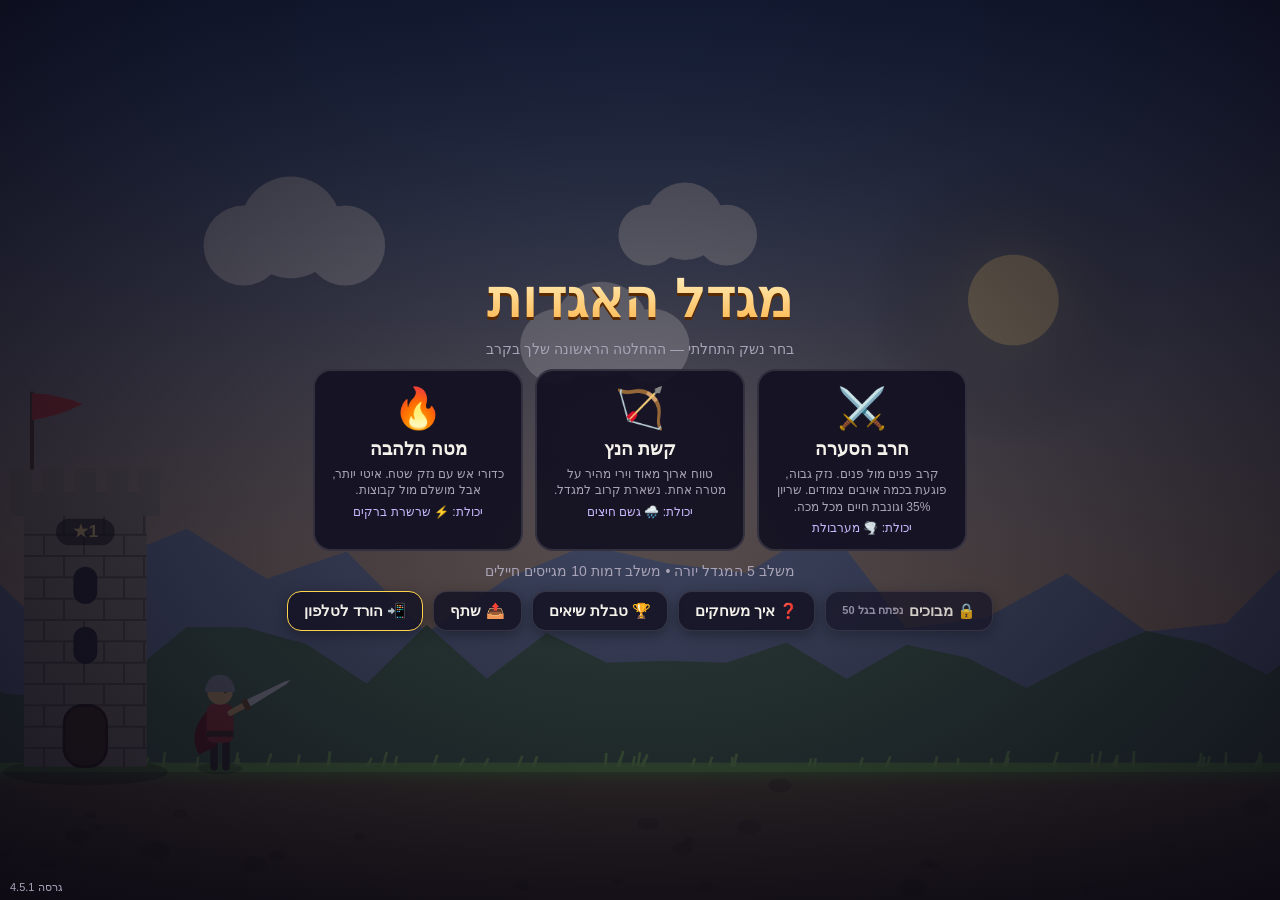
==== commit c8c8a493: "v4.5.1: תיקון חיים נוספים מהשטן Co-Authored-By: Claude Opus 5.5 <noreply@anthropic.com> Claude-Sessi" ====
--- a/index.html
+++ b/index.html
@@ -618,7 +618,7 @@
 var TD = (typeof globalThis !== 'undefined' ? globalThis : window).TD || {};
 (typeof globalThis !== 'undefined' ? globalThis : window).TD = TD;
 
-TD.VERSION = '4.5.0';
+TD.VERSION = '4.5.1';
 
 TD.CONFIG = {
   // מידות העולם הלוגי (המסך מותאם אוטומטית לכל טלפון)
@@ -3223,7 +3223,8 @@
   s.stats.taken += dmg;
   TD.AR.emit(s, 'hurt', { dmg: dmg, shield: sh, why: why, x: h.x, y: h.y });
   if (h.hp <= 0) {
-    if (s.run.lives > 0) { s.run.lives--; h.hp = Math.round(h.maxHp * 0.5); h.inv = 2; TD.AR.emit(s, 'revive', {}); return true; }
+    // v4.5.1: קמים לתחייה — מנקים קליעים ומטאורים מסביב ונותנים 3 שניות חסינות, כדי לא למות שוב מיד באותו מקום
+    if (s.run.lives > 0) { s.run.lives--; s.run.revived = (s.run.revived || 0) + 1; h.hp = Math.round(h.maxHp * 0.5); h.inv = 3; s.bullets = []; s.marks = []; TD.AR.emit(s, 'revive', { x: h.x, y: h.y }); return true; }
     h.hp = 0; s.over = true; s.won = false; TD.AR.emit(s, 'dead', {});
   }
   return true;
@@ -8575,6 +8576,7 @@
     $('arOverTitle').textContent = worldDone ? '🏆 עברת את עולם ' + w + '!' : '💀 נפלת בשלב ' + s.stage;
     $('arOverSub').textContent = worldDone ? (w < 3 ? 'עולם ' + (w + 1) + ' נפתח!' : 'עברת את כל העולמות — אגדה!') : 'העולם מתחיל מחדש משלב 1 • השיא שלך: שלב ' + p.best[w] + '/50';
     var rows = [['שלב', st + '/50'], ['שלב דמות', s.run.level], ['מפלצות', s.run.kills], ['נשק', TD.AR.ITEMS.weapon[s.run.items.weapon.type].name + ' ' + TD.CONFIG.archer.rarities[s.run.items.weapon.rar].name]];
+    if (s.run.revived) rows.push(['👼 קמת לתחייה', s.run.revived + ' פעמים']);
     var box = $('arStats'); box.innerHTML = '';
     rows.forEach(function (r) { var a = document.createElement('span'), b = document.createElement('b'); a.textContent = r[0]; b.textContent = r[1]; box.appendChild(a); box.appendChild(b); });
     $('arNext').classList.toggle('hidden', !(worldDone && w < 3));
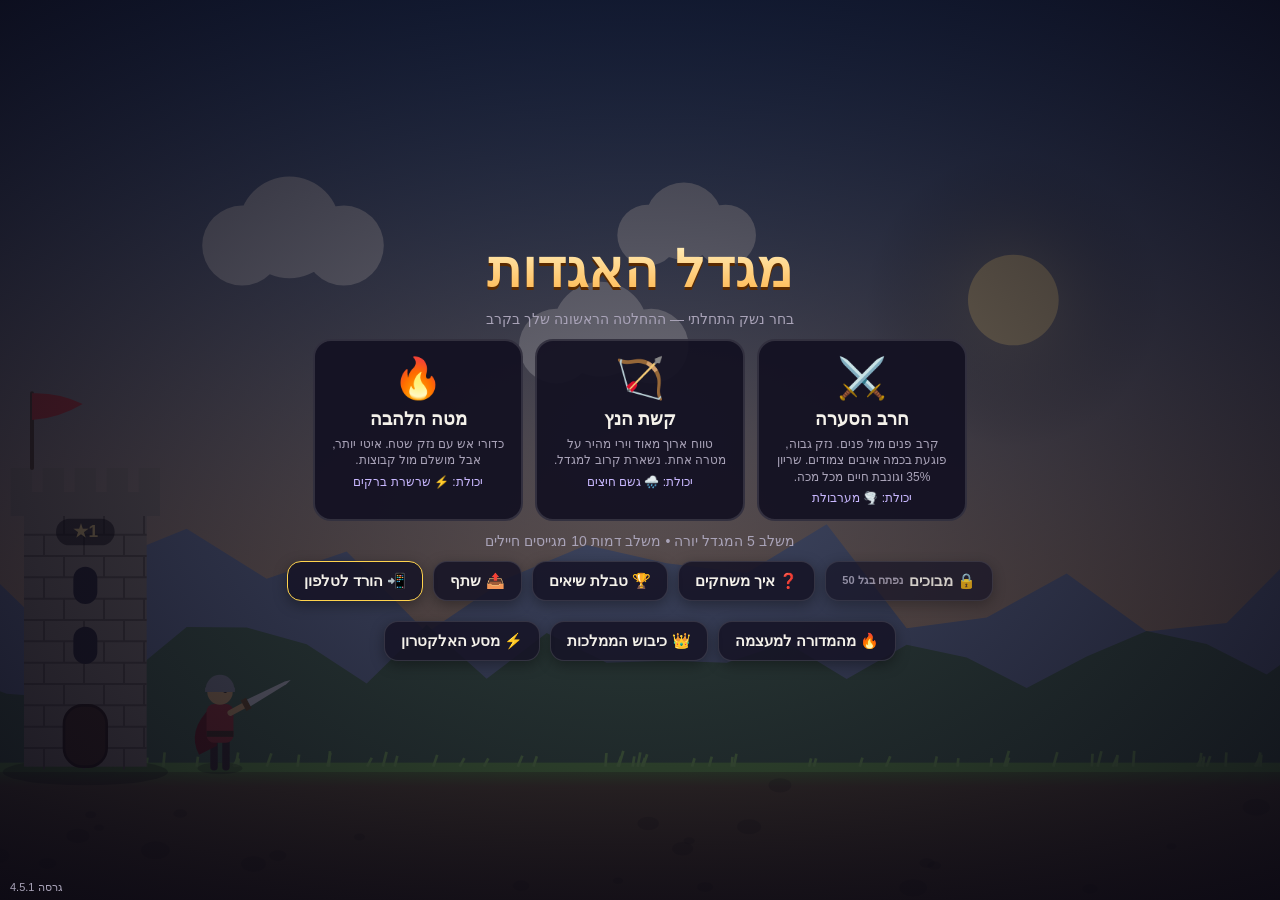
==== commit ca37185f: "מגדל האגדות: קישורים במסך הפתיחה למהמדורה למעצמה, כיבוש הממלכות ומסע האלקטרון Co-Authored-By: Claude" ====
--- a/index.html
+++ b/index.html
@@ -135,6 +135,7 @@
 .pvpline{display:flex;gap:10px;align-items:center;flex-wrap:wrap;justify-content:center}
 .pvpline .act{pointer-events:auto;flex-direction:row;font-size:15px;padding:10px 16px}
 .pvpline .act:disabled{opacity:.45}
+.gamelinks{margin-top:8px}.gamelinks a.act{color:inherit;text-decoration:none}
 .lobbybox{display:flex;flex-direction:column;gap:12px;align-items:center;background:var(--panel);border:1px solid var(--line);border-radius:18px;padding:16px;max-width:min(calc(var(--vw,1vw) * 92),560px)}
 .joinrow{display:flex;gap:8px}
 .joinrow input{width:110px;font:inherit;font-size:22px;font-weight:800;text-align:center;letter-spacing:4px;text-transform:uppercase;
@@ -401,6 +402,7 @@
   <div class="worldpick hidden" id="worldPick"><button class="act on" data-world="1">🌲 עולם 1</button><button class="act" data-world="2">🪖 עולם 2</button><button class="act w3btn hidden" id="btnWorld3">🏹 עולם 3: משחק הקשת</button></div>
   <p class="sub" id="bestTxt"></p>
   <div class="pvpline"><button class="act dgcall" id="btnDungeon">🗝️ מבוכים <small>חדש!</small></button><button class="act" id="btnHelp">❓ איך משחקים</button><button class="act" id="btnBoard">🏆 טבלת שיאים</button><button class="act" id="btnShare">📤 שתף</button><button class="act hidden" id="btnInstall">📲 הורד לטלפון</button></div>
+  <div class="pvpline gamelinks"><a class="act" href="fire/">🔥 מהמדורה למעצמה</a><a class="act" href="conquest/">👑 כיבוש הממלכות</a><a class="act" href="semi/">⚡ מסע האלקטרון</a></div>
 </div>
 
 <!-- ===== טבלת שיאים ===== -->
